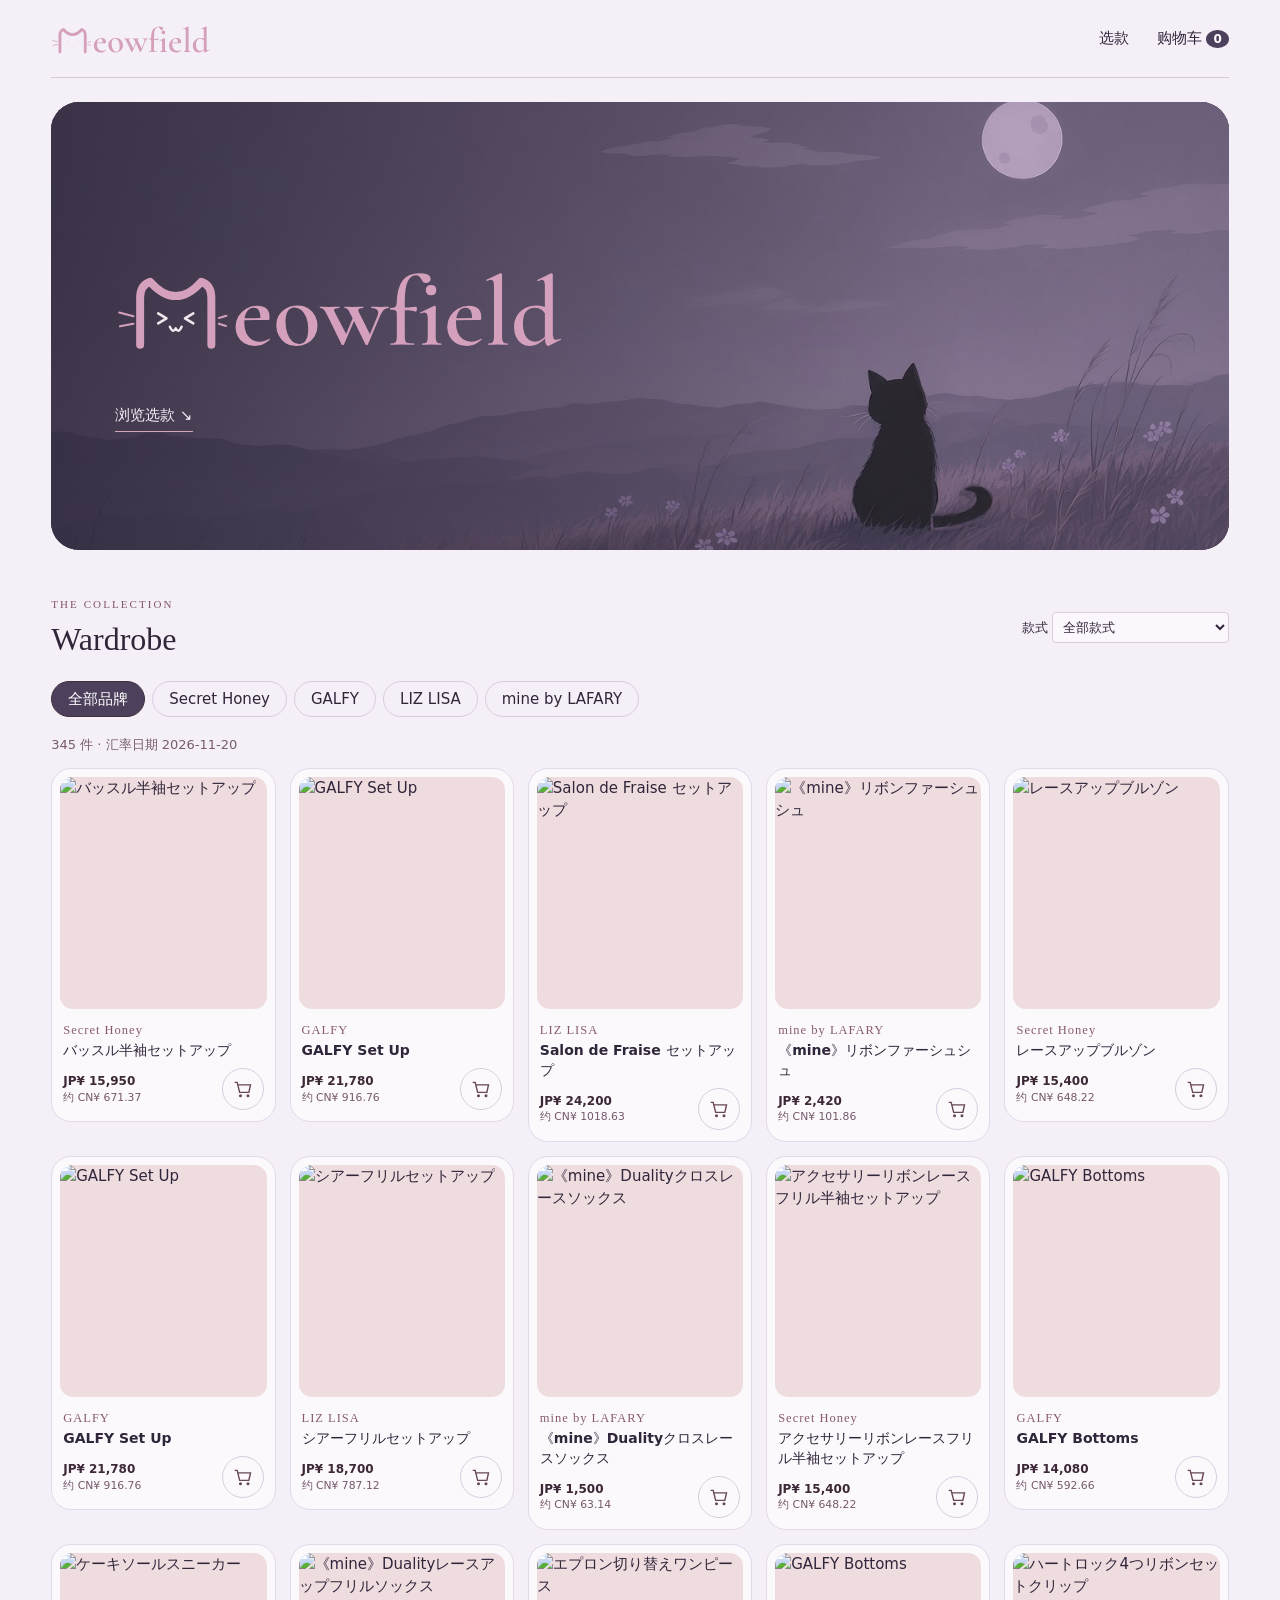
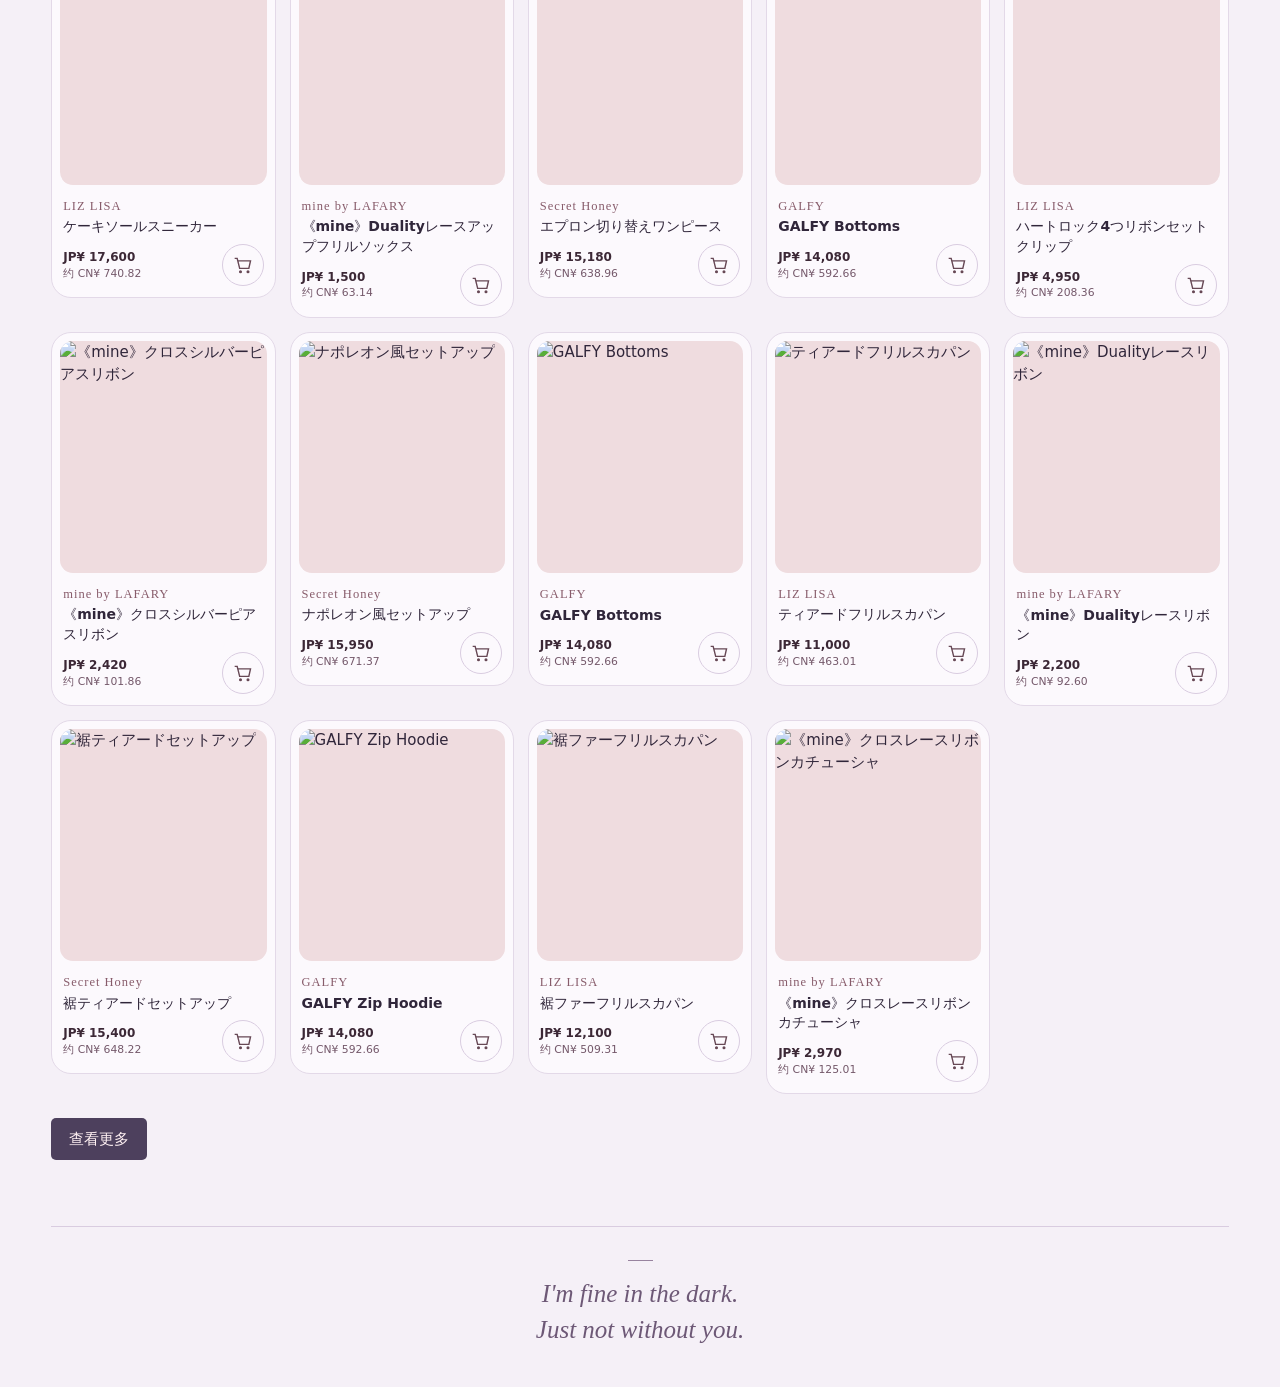
==== index.html @ 14b51ee9 "Publish Meowfield mobile preview" ====
<!doctype html><html lang="zh-CN"><meta charset="utf-8"><meta name="viewport" content="width=device-width,initial-scale=1"><title>Meowfield</title><style>*{box-sizing:border-box}html{scroll-behavior:smooth}body{margin:0;background:#f8f4f2;color:#30252d;font:15px/1.5 system-ui,sans-serif}header,main{width:min(1200px,92%);margin:auto}header,nav,.sectionhead,.filters,.cost,.bagline{display:flex;align-items:center;justify-content:space-between}header{height:78px;border-bottom:1px solid #d8c9cb}.logo,h1,small,.rule,.portrait span{font-family:Georgia,serif}.logo{font-size:31px;letter-spacing:-2px;font-weight:bold}.logo span,.portrait span{font-style:italic}.logo sup{color:#9b5466;font-size:16px}a{color:inherit;text-decoration:none}nav{gap:28px}button,select{font:inherit;cursor:pointer;color:inherit}button{background:none;border:0}nav b{border-radius:50%;background:#4a3140;color:white;padding:2px 7px;font-size:12px}.cover{display:grid;grid-template-columns:1.1fr 1fr;margin:24px 0 42px;background:#32232d;color:#fce5e9;overflow:hidden;position:relative}.copy{position:relative;padding:clamp(24px,4vw,64px);align-self:center}.rule{font-style:italic;letter-spacing:.08em;color:#e1b3c1}.rule:before{content:'✧';margin-right:10px}h1{font-size:clamp(62px,7.6vw,112px);letter-spacing:-.06em;line-height:.84;margin:24px 0 20px;font-weight:normal}h1 i{color:#ecc2cb}h1 sup{font-size:27%;vertical-align:top;margin-left:10px}.copy p{letter-spacing:.16em;font-size:14px}.browse{display:inline-block;margin-top:16px;border-bottom:1px solid #d1a7b6;padding-bottom:4px}.bat{color:#765367;width:22%;position:absolute;right:5%;top:13%;transform:rotate(13deg)}.portrait{position:relative;background:#ecc9d0;min-width:0}.portrait img{position:absolute;width:100%;height:100%;object-fit:cover;object-position:50% 24%}.portrait span{position:absolute;bottom:12px;right:18px;font-size:17px;background:#fff5eeea;color:#4a3140;padding:3px 14px}.sectionhead h2,dialog h2{font-family:Georgia,'Songti SC',serif;font-size:32px;font-weight:500;margin:0}.sectionhead small,dialog small{font-size:11px;letter-spacing:.19em;color:#805567}.sectionhead label{font-size:13px}select{border:1px solid #d4c5c9;background:#fff8f6;border-radius:4px;padding:6px}.filters{justify-content:flex-start;gap:7px;margin:18px 0}.filters button{border:1px solid #d4c5c9;border-radius:24px;padding:6px 16px}.filters [aria-pressed=true]{background:#41303c;color:white;border-color:#41303c}#grid{display:grid;grid-template-columns:repeat(3,1fr);gap:32px 20px}.image{display:block;overflow:hidden;background:#efdcdf;aspect-ratio:4/4.6}.image img{width:100%;height:100%;object-fit:cover;object-position:50% 24%;transition:transform .25s ease-out}article small{display:block;color:#875b6a;margin-top:12px;letter-spacing:.08em}h3{font-size:18px;font-weight:550;margin:2px 0 7px}.cost{gap:6px;color:#674855;font-size:14px}.add{border:1px solid #c5abba;border-radius:50%;width:35px;height:35px;font-size:21px;flex-shrink:0}.note{font-size:12px;color:#735e68;margin:35px 0}dialog{width:min(440px,92vw);border:1px solid #cfb7c2;background:#fff9f6;color:#392a34;padding:26px;border-radius:8px}dialog::backdrop{background:#25152580}dialog form{float:right}dialog form button{font-size:25px}.bagline{padding:12px 0;border-bottom:1px solid #ddced2}.bagline button{text-decoration:underline}#toast{position:fixed;bottom:18px;left:50%;transform:translateX(-50%);background:#392a34;color:white;border-radius:25px;padding:9px 18px;pointer-events:none}#toast:empty{display:none}@media(hover:hover){.image:hover img{transform:scale(1.025)}.add:hover,.browse:hover{color:#a95673}}:focus-visible{outline:2px solid #a75475;outline-offset:3px}@media(max-width:650px){header{height:60px}.logo{font-size:24px}nav{gap:10px;font-size:13px}.cover{margin:16px 0 25px;grid-template-columns:1.05fr 1fr}.copy{padding:25px 14px}.rule{font-size:11px}h1{font-size:clamp(38px,9vw,58px)}.copy p{font-size:10px}.browse{font-size:12px;margin-top:6px}.bat{top:6%;width:16%}.portrait span{font-size:11px;right:6px}.sectionhead h2{font-size:27px}#grid{grid-template-columns:repeat(2,1fr);gap:20px 10px}.cost{font-size:12px}.filters button{font-size:13px}h3{font-size:15px}}@media(prefers-reduced-motion:reduce){html{scroll-behavior:auto}.image img{transition:none}.image:hover img{transform:none}}

/* Selection, gallery and the opening title */
.primary{background:#473440;color:#fff1f3;padding:10px 18px;border:0;border-radius:5px;display:inline-flex;gap:8px;align-items:center}.primary[hidden]{display:none}.add{display:grid;place-items:center}.cost strong,.amount strong,.line strong{display:inline-block;color:#3c2836}.cost span,.amount span,.line span{display:inline-block;font-size:.9em;color:#74586a}.amount{font-size:21px}.sheet,.spread{margin:36px auto 70px}.sheet{max-width:860px}.sheet>small,.spread small{color:#82576c;letter-spacing:.15em}.sheet h2,.spread h2{font-family:Georgia,serif;font-size:32px;line-height:1.25;margin:.4em 0}.line{display:grid;grid-template-columns:78px 1fr auto;align-items:center;gap:15px;padding:13px 0;border-bottom:1px solid #d9cbd0}.line img{width:78px;height:94px;object-fit:cover;border-radius:4px}.line button,#refresh{text-decoration:underline}.sheet footer{display:flex;align-items:center;justify-content:space-between;gap:14px;padding:18px 0}.order{border:1px solid #d4c0c9;background:#fffbfa;border-radius:7px;padding:20px;margin:18px 0}.spread{display:grid;grid-template-columns:minmax(0,1fr) minmax(0,1fr);gap:5vw}.heroImg{width:100%;height:min(60vh,560px);object-fit:contain;background:#eee6e7}#thumbs{display:flex;flex-wrap:wrap;gap:5px}#thumbs button{padding:0}#thumbs img{width:64px;height:78px;object-fit:cover}#info,#galleryState{color:#775c6a;font-size:13px}#more{margin:24px 0}dialog form{float:none}.intro{position:fixed;inset:0;z-index:20;display:grid;place-items:center;background:#2a2830;color:#eedee3;animation:curtain 3.2s both;pointer-events:auto}.intro button{position:absolute;bottom:24px;right:24px;color:#efdee5}.flight{width:92px;color:#c997ab;animation:flight 3.1s cubic-bezier(.25,.75,.3,1) both}.flight svg{width:100%;animation:wings .38s ease-in-out infinite alternate}.signature{position:absolute;top:52%;font:italic clamp(38px,6vw,82px) Georgia,serif;animation:signature 3.1s both}.signature p{font:16px system-ui;text-align:center}.intro svg{display:block}@keyframes flight{0%{transform:translate(-12vw,58vh) rotate(-15deg)}36%,69%{transform:translate(0,-42px)}100%{transform:translate(45vw,-70vh) rotate(16deg)}}@keyframes wings{to{transform:scaleY(.72)}}@keyframes signature{0%,25%,95%,100%{opacity:0}40%,75%{opacity:1}}@keyframes curtain{0%,85%{opacity:1}100%{opacity:0}}@media(max-width:650px){header nav{gap:6px;font-size:12px}.spread{grid-template-columns:1fr}.line{grid-template-columns:56px 1fr auto;gap:8px}.line img{width:56px;height:76px}.line h3{font-size:14px}}@media(prefers-reduced-motion:reduce){.intro{display:none}}

/* Meowfield identity, product spread and dated inbox */
:root {
  --meow-script: "Kunstler Script", "Snell Roundhand", "Segoe Script", "Apple Chancery", cursive;
  --plum: #4d405d;
  --lilac-paper: #f5f0f7;
  --lilac-line: #d9cce0;
}
body {background:var(--lilac-paper);color:#30263a;}
.logo,.signature,.interim h1 {font-family:var(--meow-script);font-style:normal;font-weight:400;letter-spacing:0;}
.logo {font-size:clamp(32px,4vw,48px);color:#4d405d;white-space:nowrap;}
.logo sup {color:#846991;margin-left:.2em;vertical-align:super;}
.signature {font-size:clamp(58px,11vw,124px);line-height:.8;text-align:center;width:94%;animation-duration:4.2s;}
.signature p {font:italic clamp(14px,3vw,19px)/1.5 Georgia,serif;margin-top:20px;}
.flight {animation-duration:4.2s;color:#c3a9ce;}
.intro {animation-duration:4.3s;}
.cover.interim {display:block;text-align:center;background:#382d43;color:#f4e7f7;}
.interim .copy {padding:clamp(35px,6vw,82px) 16px;}
.interim h1 {font-size:clamp(68px,15vw,162px);line-height:.8;margin:0 0 17px;}
.site-footer {text-align:center;border-top:1px solid var(--lilac-line);margin:42px auto 0;width:min(1200px,92%);padding:26px 12px 33px;color:#685471;font:italic 17px/1.5 Georgia,serif;}
.primary,.filters [aria-pressed=true],nav b {background:var(--plum);}
.filters button,.add,select {border-color:var(--lilac-line);}
.spread {max-width:1080px;grid-template-columns:minmax(0,1fr) minmax(0,.85fr);gap:clamp(24px,6vw,88px);align-items:start;}
.gallery {min-width:0;display:grid;justify-items:center;gap:10px;}
.heroImg {width:auto;max-width:100%;height:auto;display:block;background:none;}
#thumbs {justify-content:center;}
.product-info {padding:clamp(14px,2vw,30px) 0;}
.product-info .browse {margin:10px 0 0 5px;}
.product-description {border-top:1px solid var(--lilac-line);margin-top:27px;padding-top:17px;}
.product-description p {margin:6px 0 0;line-height:1.8;}
.archive {border-top:1px solid var(--lilac-line);margin:15px 0;}
.archive summary {cursor:pointer;padding:13px 0;font-weight:600;color:var(--plum);}
.order,dialog,select {background:#fbf7fc;border-color:var(--lilac-line);}
.item-note {grid-column:2/-1;margin:0;background:#eee6f2;padding:9px 12px;border-radius:4px;white-space:pre-wrap;overflow-wrap:anywhere;}
.note-form label,.note-form textarea {display:block;width:100%;}
.note-form textarea {font:inherit;color:inherit;margin:8px 0 15px;padding:10px;border:1px solid var(--lilac-line);background:white;resize:vertical;}
.note-form div {display:flex;justify-content:flex-end;gap:8px;}
@media(max-width:650px) {
  .spread {grid-template-columns:1fr;}
  .product-info {padding-top:0;}
  .logo {font-size:33px;}
}

/* Moonlit cover and compact, touch-friendly cards */
.wordmark {display:block;width:100%;height:auto;}
.logo {width:clamp(118px,17vw,166px);flex-shrink:0;}
.signature .wordmark {width:min(72vw,360px);margin:auto;}
.flight {width:110px;}
.cover.moon-cover {display:flex;align-items:center;min-height:clamp(270px,35vw,470px);text-align:left;background:#292333;border-radius:28px;isolation:isolate;}
.moon-cover::before,.moon-cover::after {content:"";position:absolute;inset:0;pointer-events:none;}
.moon-cover::before {z-index:-2;background:url("[data-uri]") 66% 54% / cover no-repeat;animation:moon-drift 19s ease-in-out infinite alternate;}
.moon-cover::after {z-index:-1;background:linear-gradient(90deg,#221c2eaa,transparent 78%);}
.moon-cover .copy {width:min(62%,595px);padding:clamp(20px,5vw,64px);color:#f7edf8;}
.moon-cover .browse {margin-top:14px;color:#f7edf8;}
@keyframes moon-drift {from{transform:scale(1)}to{transform:scale(1.045) translateX(-.4%)}}
#grid {grid-template-columns:repeat(5,minmax(0,1fr));gap:14px;align-items:start;}
#grid article {background:#fcf9fd;border:1px solid #e3d9e8;border-radius:20px;overflow:hidden;padding:8px;}
#grid .image {border-radius:13px;aspect-ratio:4/4.5;}
#grid article small,#grid article h3,#grid .cost {margin-right:3px;margin-left:3px;}
#grid article h3 {font-size:14px;line-height:1.4;overflow-wrap:anywhere;}
#grid .cost strong,#grid .cost span {display:block;line-height:1.4;}
#grid .cost {font-size:12px;margin-bottom:3px;}
#grid .add {width:42px;height:42px;}
.gallery .heroImg {border-radius:17px;}
#thumbs img,.line img {border-radius:12px;}
.order,.archive,.cart-line,.cart-total,.cart-empty,dialog {border-radius:20px;}
.archive {border:1px solid var(--lilac-line);padding:0 14px;}
.cart-shell {max-width:750px;}
.cart-line {grid-template-columns:82px minmax(0,1fr);gap:9px 13px;padding:13px;margin:12px 0;background:#fcf9fd;border:1px solid var(--lilac-line);}
.cart-line img {display:block;width:82px;height:104px;}
.cart-line h3 {line-height:1.4;margin-bottom:4px;}
.cart-actions {display:flex;align-items:center;flex-wrap:wrap;gap:4px 8px;grid-column:2;}
.cart-actions button,.cart-actions span {padding:5px 10px;border-radius:999px;background:#eee7f2;text-decoration:none;font-size:13px;}
.cart-actions button {min-height:40px;}
.cart-actions button:last-child {background:transparent;color:#6d5876;}
.cart-total,.cart-empty {padding:16px;background:#eee7f2;border:1px solid var(--lilac-line);}
.cart-shell footer.cart-total {margin-top:18px;padding:15px 16px;}
.cart-total strong,.cart-total span {display:block;}
.cart-total button {border-radius:13px;min-height:44px;white-space:nowrap;}
@media(max-width:950px) {#grid {grid-template-columns:repeat(4,minmax(0,1fr));}}
@media(max-width:680px) {
  header,main {width:calc(100% - 28px);}
  header nav {gap:7px;}
  header nav a {display:inline-flex;align-items:center;min-height:44px;white-space:nowrap;}
  .cover.moon-cover {border-radius:22px;min-height:255px;}
  .moon-cover::before {background-position:64% 55%;}
  .moon-cover .copy {width:64%;padding:18px;}
  #grid {grid-template-columns:repeat(2,minmax(0,1fr));gap:10px;}
  #grid article {padding:6px;border-radius:16px;}
  #grid .cost {gap:2px;}
  #grid .add {width:44px;height:44px;}
  .cart-line {grid-template-columns:65px minmax(0,1fr);}
  .cart-line img {width:65px;height:85px;}
  .cart-line .item-note {grid-column:1/-1;}
  .cart-actions button {min-height:44px;}
  .cart-shell footer.cart-total {flex-wrap:wrap;}
  dialog {max-width:calc(100% - 28px);}
  .note-form textarea {font-size:16px;}
}
@media(prefers-reduced-motion:reduce) {.moon-cover::before{animation:none;}}

/* A quiet two-line dedication and independently moving foreground. */
.moon-cover::before {animation:none;}
.moon-cover .meadow {
  position:absolute;
  inset:0;
  width:100%;
  height:100%;
  object-fit:cover;
  object-position:66% 54%;
  z-index:-2;
  pointer-events:none;
}
.moon-cover .meadow[hidden] {display:none;}
.signature .wordmark {width:min(59vw,290px);}
.dedication {margin:0;color:#ead8e6;font:italic clamp(16px,2.4vw,25px)/1.42 Georgia,"Times New Roman",serif;text-align:center;}
.dedication span {display:block;}
.signature .dedication {margin:12px auto 0;}
.site-footer {padding:33px 12px 40px;}
.site-footer .dedication {color:#6d5876;}
.site-footer .dedication::before {
  content:"";
  display:block;
  width:25px;
  height:1px;
  background:#98839f;
  margin:0 auto 15px;
}
@media(max-width:680px) {.moon-cover .meadow{object-position:64% 55%;}}
@media(prefers-reduced-motion:reduce) {.moon-cover .meadow{display:none;}}
</style><body>
<header><a class="logo" href="?"><img class="wordmark" src="[data-uri]" alt="Meowfield"></a><nav><a href="?#collection">选款</a><a href="?page=cart">购物车 <b id="count">0</b></a></nav></header>
<main id="main"></main><footer class="site-footer"><div class="dedication"><span>I&#39;m fine in the dark.</span> <span>Just not without you.</span></div></footer><dialog id="success"><small>DELIVERED</small><h2>提交给mcw啦</h2><form method="dialog"><button class="primary">知道啦</button></form></dialog><div role="status" id="toast"></div><script id="catalog" type="application/json">{"date":"2026-11-20","rate":0.042092,"items":[{"id":"sh-10004158","brand":"Secret Honey","name":"バッスル半袖セットアップ","price":15950,"url":"https://item.rakuten.co.jp/secrethoney/6sa113/","photo":"https://thumbnail.image.rakuten.co.jp/@0_mall/secrethoney/cabinet/2026sss/6sa113-top2.jpg","type":"スーツ・セットアップ"},{"id":"sh-10004038","brand":"Secret Honey","name":"レースアップブルゾン","price":15400,"url":"https://item.rakuten.co.jp/secrethoney/5sl101/","photo":"https://thumbnail.image.rakuten.co.jp/@0_mall/secrethoney/cabinet/2025aw/5sl101-top.jpg","type":"レディースファッション"},{"id":"sh-10004149","brand":"Secret Honey","name":"アクセサリーリボンレースフリル半袖セットアップ","price":15400,"url":"https://item.rakuten.co.jp/secrethoney/6sa516/","photo":"https://thumbnail.image.rakuten.co.jp/@0_mall/secrethoney/cabinet/2026sss/6sa516-top.jpg","type":"スーツ・セットアップ"},{"id":"sh-10004114","brand":"Secret Honey","name":"エプロン切り替えワンピース","price":15180,"url":"https://item.rakuten.co.jp/secrethoney/6st601/?variantId=6st60122","photo":"https://thumbnail.image.rakuten.co.jp/@0_mall/secrethoney/cabinet/2026ss/6st601-top1.jpg","type":"レディースファッション"},{"id":"sh-10004230","brand":"Secret Honey","name":"ナポレオン風セットアップ","price":15950,"url":"https://item.rakuten.co.jp/secrethoney/7sa208/?variantId=7sa20812","photo":"https://thumbnail.image.rakuten.co.jp/@0_mall/secrethoney/cabinet/2026aw/7sa208-top.jpg","type":"スーツ・セットアップ"},{"id":"sh-10004144","brand":"Secret Honey","name":"裾ティアードセットアップ","price":15400,"url":"https://item.rakuten.co.jp/secrethoney/6sa207/","photo":"https://thumbnail.image.rakuten.co.jp/@0_mall/secrethoney/cabinet/2026sss/6sa207-top2.jpg","type":"スーツ・セットアップ"},{"id":"sh-10004157","brand":"Secret Honey","name":"レースセーラー襟半袖セットアップ","price":15400,"url":"https://item.rakuten.co.jp/secrethoney/6sa215/","photo":"https://thumbnail.image.rakuten.co.jp/@0_mall/secrethoney/cabinet/2026sss/6sa215-top.jpg","type":"スーツ・セットアップ"},{"id":"sh-10004062","brand":"Secret Honey","name":"ダッフルモチーフブルゾン","price":19800,"url":"https://item.rakuten.co.jp/secrethoney/6sl501/?variantId=6sl50122","photo":"https://thumbnail.image.rakuten.co.jp/@0_mall/secrethoney/cabinet/2026ss/6sl501-top.jpg","type":"レディースファッション"},{"id":"sh-10003896","brand":"Secret Honey","name":"肩レースアップうさぎプリントTシャツ","price":7590,"url":"https://item.rakuten.co.jp/secrethoney/4sz201/","photo":"https://thumbnail.image.rakuten.co.jp/@0_mall/secrethoney/cabinet/2025ss/4sz201-top3.jpg","type":"トップス"},{"id":"sh-10004172","brand":"Secret Honey","name":"エプロン切り替え半袖ワンピース","price":15180,"url":"https://item.rakuten.co.jp/secrethoney/6st202/?variantId=6st20222","photo":"https://thumbnail.image.rakuten.co.jp/@0_mall/secrethoney/cabinet/2026ss/6st202-top.jpg","type":"レディースファッション"},{"id":"sh-10004163","brand":"Secret Honey","name":"ラッフルネクタイ半袖セットアップ","price":15950,"url":"https://item.rakuten.co.jp/secrethoney/6sa523/","photo":"https://thumbnail.image.rakuten.co.jp/@0_mall/secrethoney/cabinet/2026sss/6sa523-top-2.jpg","type":"スーツ・セットアップ"},{"id":"sh-10004101","brand":"Secret Honey","name":"★ティアードベルスリーブセットアップ","price":11165,"url":"https://item.rakuten.co.jp/secrethoney/6sa510/?variantId=6sa51022","photo":"https://thumbnail.image.rakuten.co.jp/@0_mall/secrethoney/cabinet/2026ss/6sa510-top-2.jpg","type":"スーツ・セットアップ"},{"id":"sh-10003972","brand":"Secret Honey","name":"マチ付きスカート","price":10780,"url":"https://item.rakuten.co.jp/secrethoney/5se601/?variantId=6se60132","photo":"https://thumbnail.image.rakuten.co.jp/@0_mall/secrethoney/cabinet/2026sss/6se601-top.jpg","type":"ボトムス"},{"id":"sh-10004209","brand":"Secret Honey","name":"レースアップうさみみシアーブルゾン","price":10780,"url":"https://item.rakuten.co.jp/secrethoney/7sl201/","photo":"https://thumbnail.image.rakuten.co.jp/@0_mall/secrethoney/cabinet/2026sss/7sl201-top.jpg","type":"トップス"},{"id":"sh-10004046","brand":"Secret Honey","name":"★取り外しフード付ビットコート","price":16170,"url":"https://item.rakuten.co.jp/secrethoney/5sl504/","photo":"https://thumbnail.image.rakuten.co.jp/@0_mall/secrethoney/cabinet/2025aw/5sl504-top3.jpg","type":"レディースファッション"},{"id":"sh-10003894","brand":"Secret Honey","name":"★サイドレースアップスカパン","price":7546,"url":"https://item.rakuten.co.jp/secrethoney/4se503/?variantId=4se50312","photo":"https://thumbnail.image.rakuten.co.jp/@0_mall/secrethoney/cabinet/2025ss/4se503-top3.jpg","type":"ボトムス"},{"id":"sh-10003936","brand":"Secret Honey","name":"袖レース＆ボレロ風半袖セットアップ","price":14960,"url":"https://item.rakuten.co.jp/secrethoney/4sa517/?variantId=4sa51712","photo":"https://thumbnail.image.rakuten.co.jp/@0_mall/secrethoney/cabinet/2026sss/4sa517-top.jpg","type":"スーツ・セットアップ"},{"id":"sh-10004238","brand":"Secret Honey","name":"ピンタックヨークスタンドカラーセットアップ","price":15400,"url":"https://item.rakuten.co.jp/secrethoney/7sa508/","photo":"https://thumbnail.image.rakuten.co.jp/@0_mall/secrethoney/cabinet/2026aw/7sa508-top.jpg","type":"スーツ・セットアップ"},{"id":"sh-10003891","brand":"Secret Honey","name":"★バッスルスプリングコート","price":13090,"url":"https://item.rakuten.co.jp/secrethoney/4sl501/?variantId=4sl50112","photo":"https://thumbnail.image.rakuten.co.jp/@0_mall/secrethoney/cabinet/2025ss/4sl501-top.jpg","type":"レディースファッション"},{"id":"sh-10004027","brand":"Secret Honey","name":"★ローズ柄ショートボレロ","price":3795,"url":"https://item.rakuten.co.jp/secrethoney/5sz502/?variantId=5sz50220","photo":"https://thumbnail.image.rakuten.co.jp/@0_mall/secrethoney/cabinet/2025aw/5sz502-top.jpg","type":"トップス"},{"id":"sh-10004264","brand":"Secret Honey","name":"レースダブルフリルセットアップ","price":15950,"url":"https://item.rakuten.co.jp/secrethoney/7sa512/?variantId=7sa51222","photo":"https://thumbnail.image.rakuten.co.jp/@0_mall/secrethoney/cabinet/2026aw/7sa512-top.jpg","type":"スーツ・セットアップ"},{"id":"sh-10003954","brand":"Secret Honey","name":"裾フリルレースヨークセットアップ","price":14300,"url":"https://item.rakuten.co.jp/secrethoney/5sa501/?variantId=5sa50112","photo":"https://thumbnail.image.rakuten.co.jp/@0_mall/secrethoney/cabinet/2026sss/5sa501-top.jpg","type":"スーツ・セットアップ"},{"id":"sh-10003970","brand":"Secret Honey","name":"うさ耳スカパン","price":10780,"url":"https://item.rakuten.co.jp/secrethoney/5se502/","photo":"https://thumbnail.image.rakuten.co.jp/@0_mall/secrethoney/cabinet/2025aw/5se502-top.jpg","type":"ボトムス"},{"id":"sh-10004170","brand":"Secret Honey","name":"★後ろレースアップセーラーセットアップ","price":12320,"url":"https://item.rakuten.co.jp/secrethoney/6sa517/","photo":"https://thumbnail.image.rakuten.co.jp/@0_mall/secrethoney/cabinet/2026ss/6sa517-top-2.jpg","type":"スーツ・セットアップ"},{"id":"sh-10004204","brand":"Secret Honey","name":"ベルト付きヨーク切り替えワンピース","price":17050,"url":"https://item.rakuten.co.jp/secrethoney/7st502/","photo":"https://thumbnail.image.rakuten.co.jp/@0_mall/secrethoney/cabinet/2026sss/7st502-top2.jpg","type":"レディースファッション"},{"id":"sh-10003903","brand":"Secret Honey","name":"★サイドレースアップチュールスカート","price":3234,"url":"https://item.rakuten.co.jp/secrethoney/4se501/?variantId=4se50122","photo":"https://thumbnail.image.rakuten.co.jp/@0_mall/secrethoney/cabinet/2025ss/4se501-top.jpg","type":"ボトムス"},{"id":"sh-10004134","brand":"Secret Honey","name":"★ヨークピンタックブラウス","price":4895,"url":"https://item.rakuten.co.jp/secrethoney/6ss102/","photo":"https://thumbnail.image.rakuten.co.jp/@0_mall/secrethoney/cabinet/2026ss/6ss102-top.jpg","type":"トップス"},{"id":"sh-10003941","brand":"Secret Honey","name":"半袖レースピンタックフリルヨーク切替セットアップ","price":14960,"url":"https://item.rakuten.co.jp/secrethoney/4sa214/?variantId=4sa21432","photo":"https://thumbnail.image.rakuten.co.jp/@0_mall/secrethoney/cabinet/2026sss/4sa214-top.jpg","type":"スーツ・セットアップ"},{"id":"sh-10003957","brand":"Secret Honey","name":"スタンドカラーダブルフリルブラウス","price":9790,"url":"https://item.rakuten.co.jp/secrethoney/5ss102/","photo":"https://thumbnail.image.rakuten.co.jp/@0_mall/secrethoney/cabinet/2025aw/5ss102-top.jpg","type":"トップス"},{"id":"sh-10004050","brand":"Secret Honey","name":"★ヨークフリルブルゾン","price":11550,"url":"https://item.rakuten.co.jp/secrethoney/5sl601/","photo":"https://thumbnail.image.rakuten.co.jp/@0_mall/secrethoney/cabinet/2025aw/5sl601-top3.jpg","type":"レディースファッション"},{"id":"sh-10003931","brand":"Secret Honey","name":"★チェーンアクセギャザースカート","price":4895,"url":"https://item.rakuten.co.jp/secrethoney/4se101/?variantId=4se10112","photo":"https://thumbnail.image.rakuten.co.jp/@0_mall/secrethoney/cabinet/2025ss/4se101-top.jpg","type":"ボトムス"},{"id":"sh-10004088","brand":"Secret Honey","name":"★はしごレースセーラーブラウス","price":7546,"url":"https://item.rakuten.co.jp/secrethoney/6ss505/?variantId=6ss50512","photo":"https://thumbnail.image.rakuten.co.jp/@0_mall/secrethoney/cabinet/2026ss/6ss505-top.jpg","type":"トップス"},{"id":"sh-10003997","brand":"Secret Honey","name":"★袖スリットレースヨークブラウス","price":9790,"url":"https://item.rakuten.co.jp/secrethoney/5ss502/","photo":"https://thumbnail.image.rakuten.co.jp/@0_mall/secrethoney/cabinet/2025aw/5ss502-top.jpg","type":"トップス"},{"id":"sh-10004231","brand":"Secret Honey","name":"長袖ベルト付き切替えワンピース","price":17600,"url":"https://item.rakuten.co.jp/secrethoney/7st512/","photo":"https://thumbnail.image.rakuten.co.jp/@0_mall/secrethoney/cabinet/2026aw/7st512-top.jpg","type":"レディースファッション"},{"id":"sh-10004098","brand":"Secret Honey","name":"★ヨークフリル肩レース切り替えブラウス","price":7546,"url":"https://item.rakuten.co.jp/secrethoney/6ss504/?variantId=6ss50432","photo":"https://thumbnail.image.rakuten.co.jp/@0_mall/secrethoney/cabinet/2026ss/6ss504-saletop.jpg","type":"トップス"},{"id":"sh-10003940","brand":"Secret Honey","name":"アクセサリーリボン半袖レースフリルワンピース","price":14300,"url":"https://item.rakuten.co.jp/secrethoney/4st511/?variantId=4st51132","photo":"https://thumbnail.image.rakuten.co.jp/@0_mall/secrethoney/cabinet/2025ss/4st511-top.jpg","type":"レディースファッション"},{"id":"sh-10003938","brand":"Secret Honey","name":"レース袖ラッフル半袖セットアップ","price":15400,"url":"https://item.rakuten.co.jp/secrethoney/4sa515/?variantId=4sa51522","photo":"https://thumbnail.image.rakuten.co.jp/@0_mall/secrethoney/cabinet/2026sss/4sa515-top.jpg","type":"スーツ・セットアップ"},{"id":"sh-10004091","brand":"Secret Honey","name":"うさ耳スカパン","price":12100,"url":"https://item.rakuten.co.jp/secrethoney/6se502/?variantId=6se50212","photo":"https://thumbnail.image.rakuten.co.jp/@0_mall/secrethoney/cabinet/2026ss/6se502-top.jpg","type":"ボトムス"},{"id":"sh-10004208","brand":"Secret Honey","name":"クロミ コラボスカパン","price":13200,"url":"https://item.rakuten.co.jp/secrethoney/7se502/?variantId=7se50212","photo":"https://thumbnail.image.rakuten.co.jp/@0_mall/secrethoney/cabinet/sanrio/7se502-top.jpg","type":"スーツ・セットアップ"},{"id":"sh-10004057","brand":"Secret Honey","name":"★スクエアヨークスタンドカラーセットアップ","price":10472,"url":"https://item.rakuten.co.jp/secrethoney/5sa513/?variantId=5sa51322","photo":"https://thumbnail.image.rakuten.co.jp/@0_mall/secrethoney/cabinet/2025aw/5sa513-top3.jpg","type":"スーツ・セットアップ"},{"id":"sh-10004118","brand":"Secret Honey","name":"★フロントフリル姫袖カットソー","price":5390,"url":"https://item.rakuten.co.jp/secrethoney/6sz102/","photo":"https://thumbnail.image.rakuten.co.jp/@0_mall/secrethoney/cabinet/2026ss/6sz102-top.jpg","type":"トップス"},{"id":"sh-10004030","brand":"Secret Honey","name":"★ダブルハートボタンゴールドピコレーススカパン","price":5390,"url":"https://item.rakuten.co.jp/secrethoney/5se511/","photo":"https://thumbnail.image.rakuten.co.jp/@0_mall/secrethoney/cabinet/2025aw/5se511-top.jpg","type":"ボトムス"},{"id":"sh-10004068","brand":"Secret Honey","name":"★レースケープセットアップ","price":11550,"url":"https://item.rakuten.co.jp/secrethoney/6sa502/","photo":"https://thumbnail.image.rakuten.co.jp/@0_mall/secrethoney/cabinet/2026ss/6sa502-top-2.jpg","type":"スーツ・セットアップ"},{"id":"sh-10003955","brand":"Secret Honey","name":"レースアップうさ耳半袖ブラウス","price":9790,"url":"https://item.rakuten.co.jp/secrethoney/4ss513/?variantId=4ss51312","photo":"https://thumbnail.image.rakuten.co.jp/@0_mall/secrethoney/cabinet/2025ss/4ss513-top.jpg","type":"トップス"},{"id":"sh-10003801","brand":"Secret Honey","name":"★コルセット付きバックリボンジャンドレ","price":5280,"url":"https://item.rakuten.co.jp/secrethoney/3st503/?variantId=3st50312","photo":"https://thumbnail.image.rakuten.co.jp/@0_mall/secrethoney/cabinet/2024aw/3st503-top.jpg","type":"ボトムス"},{"id":"gf-98152","brand":"GALFY","name":"GALFY Set Up","type":"Set Up","url":"https://shop.gekirock.com/products/detail.php?product_id=98152","photo":"https://shop.gekirock.com/upload/save_image/13578d642d025c85096b35e24843ae85a2127eba.jpg","price":21780},{"id":"gf-98153","brand":"GALFY","name":"GALFY Set Up","type":"Set Up","url":"https://shop.gekirock.com/products/detail.php?product_id=98153","photo":"https://shop.gekirock.com/upload/save_image/844c68cc635c40c29a398579453004b2c0cc75f3.jpg","price":21780},{"id":"gf-98160","brand":"GALFY","name":"GALFY Bottoms","type":"Bottoms","url":"https://shop.gekirock.com/products/detail.php?product_id=98160","photo":"https://shop.gekirock.com/upload/save_image/4c83ea17a3a99912bbdda25a8dffc0dbf80e899e.jpg","price":14080},{"id":"gf-98161","brand":"GALFY","name":"GALFY Bottoms","type":"Bottoms","url":"https://shop.gekirock.com/products/detail.php?product_id=98161","photo":"https://shop.gekirock.com/upload/save_image/9bd89c812605b5e69cd1f6dcfbddef72aa113baf.jpg","price":14080},{"id":"gf-98162","brand":"GALFY","name":"GALFY Bottoms","type":"Bottoms","url":"https://shop.gekirock.com/products/detail.php?product_id=98162","photo":"https://shop.gekirock.com/upload/save_image/8618681ba292f11e264f7b1d7f7cd27d176272cd.jpg","price":14080},{"id":"gf-98177","brand":"GALFY","name":"GALFY Zip Hoodie","type":"Zip Hoodie","url":"https://shop.gekirock.com/products/detail.php?product_id=98177","photo":"https://shop.gekirock.com/upload/save_image/d12c0cbc608105eba64f88b4302d09d33dffc249.jpg","price":14080},{"id":"gf-98178","brand":"GALFY","name":"GALFY Zip Hoodie","type":"Zip Hoodie","url":"https://shop.gekirock.com/products/detail.php?product_id=98178","photo":"https://shop.gekirock.com/upload/save_image/bfdd5fffebb5fa3c4e138b4cf3ce600f765a96ef.jpg","price":14080},{"id":"gf-98187","brand":"GALFY","name":"GALFY Zip Hoodie","type":"Zip Hoodie","url":"https://shop.gekirock.com/products/detail.php?product_id=98187","photo":"https://shop.gekirock.com/upload/save_image/f3f26e2e5fa5f41328c90faab2088e358d705742.jpg","price":14080},{"id":"gf-98189","brand":"GALFY","name":"GALFY Bottoms","type":"Bottoms","url":"https://shop.gekirock.com/products/detail.php?product_id=98189","photo":"https://shop.gekirock.com/upload/save_image/0e44320b6269e670f315a2be4ae447b88ab9a40b.jpg","price":12980},{"id":"gf-99388","brand":"GALFY","name":"ガチャピン・ムック×GALFY Jacket","type":"Jacket","url":"https://shop.gekirock.com/products/detail.php?product_id=99388","photo":"https://shop.gekirock.com/upload/save_image/cac3e0150ef7585acdb31d3712a7f790dd53427e.jpg","price":23100},{"id":"gf-99387","brand":"GALFY","name":"ガチャピン・ムック×GALFY Jacket","type":"Jacket","url":"https://shop.gekirock.com/products/detail.php?product_id=99387","photo":"https://shop.gekirock.com/upload/save_image/1cac40a4d00ac50a4722297cf556b82228a01e29.jpg","price":23100},{"id":"gf-99390","brand":"GALFY","name":"ガチャピン・ムック×GALFY Jacket","type":"Jacket","url":"https://shop.gekirock.com/products/detail.php?product_id=99390","photo":"https://shop.gekirock.com/upload/save_image/e720dc0739214da16116599b5102e223e95350ce.jpg","price":23100},{"id":"gf-99389","brand":"GALFY","name":"ガチャピン・ムック×GALFY Jacket","type":"Jacket","url":"https://shop.gekirock.com/products/detail.php?product_id=99389","photo":"https://shop.gekirock.com/upload/save_image/804631dd710728a9e306a29323ca1faf2fd724ac.jpg","price":23100},{"id":"gf-99376","brand":"GALFY","name":"ガチャピン・ムック×GALFY Set Up","type":"Set Up","url":"https://shop.gekirock.com/products/detail.php?product_id=99376","photo":"https://shop.gekirock.com/upload/save_image/8ab53a716f95fbae2af249ab62975827079324b1.jpg","price":21780},{"id":"gf-99375","brand":"GALFY","name":"ガチャピン・ムック×GALFY Set Up","type":"Set Up","url":"https://shop.gekirock.com/products/detail.php?product_id=99375","photo":"https://shop.gekirock.com/upload/save_image/1bdd93fc24fb724a935feb89ccf804f3f8bc3a7a.jpg","price":21780},{"id":"gf-99378","brand":"GALFY","name":"ガチャピン・ムック×GALFY Set Up","type":"Set Up","url":"https://shop.gekirock.com/products/detail.php?product_id=99378","photo":"https://shop.gekirock.com/upload/save_image/7c28760ee55a6fad715f1b40d1209644ef5783c7.jpg","price":21780},{"id":"gf-99383","brand":"GALFY","name":"ガチャピン・ムック×GALFY Zip Hoodie","type":"Zip Hoodie","url":"https://shop.gekirock.com/products/detail.php?product_id=99383","photo":"https://shop.gekirock.com/upload/save_image/34c807c86d467222a2adfea4e46e92364fa76550.jpg","price":16280},{"id":"gf-99384","brand":"GALFY","name":"ガチャピン・ムック×GALFY Zip Hoodie","type":"Zip Hoodie","url":"https://shop.gekirock.com/products/detail.php?product_id=99384","photo":"https://shop.gekirock.com/upload/save_image/cdc1d595f25cf6311fcb29b1b2290060ccc951f3.jpg","price":16280},{"id":"gf-99386","brand":"GALFY","name":"ガチャピン・ムック×GALFY Zip Hoodie","type":"Zip Hoodie","url":"https://shop.gekirock.com/products/detail.php?product_id=99386","photo":"https://shop.gekirock.com/upload/save_image/91ad302410e2f2308bb2004ab57bbef9e85f2680.jpg","price":16280},{"id":"gf-99385","brand":"GALFY","name":"ガチャピン・ムック×GALFY Zip Hoodie","type":"Zip Hoodie","url":"https://shop.gekirock.com/products/detail.php?product_id=99385","photo":"https://shop.gekirock.com/upload/save_image/8e8a9558977887b667dd1c288534a9b91a822bec.jpg","price":16280},{"id":"gf-99381","brand":"GALFY","name":"ガチャピン・ムック×GALFY Sweatshirt","type":"Sweatshirt","url":"https://shop.gekirock.com/products/detail.php?product_id=99381","photo":"https://shop.gekirock.com/upload/save_image/4a6942ada41dc1bbe2f1354968f8e2fb3f442f16.jpg","price":14080},{"id":"gf-99379","brand":"GALFY","name":"ガチャピン・ムック×GALFY Sweatshirt","type":"Sweatshirt","url":"https://shop.gekirock.com/products/detail.php?product_id=99379","photo":"https://shop.gekirock.com/upload/save_image/a6b46ffd108532af1f394d6d04699f89077e138c.jpg","price":14080},{"id":"gf-99380","brand":"GALFY","name":"ガチャピン・ムック×GALFY Sweatshirt","type":"Sweatshirt","url":"https://shop.gekirock.com/products/detail.php?product_id=99380","photo":"https://shop.gekirock.com/upload/save_image/a8b1b01cfb91be71b4554b30020d00d42b06d6ca.jpg","price":14080},{"id":"gf-99370","brand":"GALFY","name":"ガチャピン・ムック×GALFY L/S T-Shirt","type":"L/S T-Shirt","url":"https://shop.gekirock.com/products/detail.php?product_id=99370","photo":"https://shop.gekirock.com/upload/save_image/991528c8a487e21c77f573daa1654bd4d80a076a.jpg","price":10780},{"id":"gf-99369","brand":"GALFY","name":"ガチャピン・ムック×GALFY L/S T-Shirt","type":"L/S T-Shirt","url":"https://shop.gekirock.com/products/detail.php?product_id=99369","photo":"https://shop.gekirock.com/upload/save_image/587204150da060c335b47a52416739624834a355.jpg","price":10780},{"id":"gf-99372","brand":"GALFY","name":"ガチャピン・ムック×GALFY L/S T-Shirt","type":"L/S T-Shirt","url":"https://shop.gekirock.com/products/detail.php?product_id=99372","photo":"https://shop.gekirock.com/upload/save_image/36d5e6e4e632b956c6d74415db3f6eddd3270b32.jpg","price":10780},{"id":"gf-99371","brand":"GALFY","name":"ガチャピン・ムック×GALFY L/S T-Shirt","type":"L/S T-Shirt","url":"https://shop.gekirock.com/products/detail.php?product_id=99371","photo":"https://shop.gekirock.com/upload/save_image/700b0c885cd1bed48a0a3147ce74947048a1cc5a.jpg","price":10780},{"id":"gf-99374","brand":"GALFY","name":"ガチャピン・ムック×GALFY L/S T-Shirt","type":"L/S T-Shirt","url":"https://shop.gekirock.com/products/detail.php?product_id=99374","photo":"https://shop.gekirock.com/upload/save_image/b95c98204579a7d7032eaf2ec6ff04717249514e.jpg","price":10780},{"id":"gf-99373","brand":"GALFY","name":"ガチャピン・ムック×GALFY L/S T-Shirt","type":"L/S T-Shirt","url":"https://shop.gekirock.com/products/detail.php?product_id=99373","photo":"https://shop.gekirock.com/upload/save_image/065ff44039585b24ff59038f557e904ddb8609fd.jpg","price":10780},{"id":"gf-99382","brand":"GALFY","name":"ガチャピン・ムック×GALFY Sweatshirt","type":"Sweatshirt","url":"https://shop.gekirock.com/products/detail.php?product_id=99382","photo":"https://shop.gekirock.com/upload/save_image/d9a58c481cd9daa64ff3a6931962b04e36d262e2.jpg","price":14080},{"id":"gf-98165","brand":"GALFY","name":"GALFY Zip Hoodie","type":"Zip Hoodie","url":"https://shop.gekirock.com/products/detail.php?product_id=98165","photo":"https://shop.gekirock.com/upload/save_image/cc911c83d0dc064db2debaa00685e92f7eca4dae.jpg","price":18480},{"id":"gf-98166","brand":"GALFY","name":"GALFY Zip Hoodie","type":"Zip Hoodie","url":"https://shop.gekirock.com/products/detail.php?product_id=98166","photo":"https://shop.gekirock.com/upload/save_image/a2ef3b5f83fc3d44ea09fa6679aaff89ead2e8d0.jpg","price":18480},{"id":"gf-98115","brand":"GALFY","name":"GALFY Zip Hoodie","type":"Zip Hoodie","url":"https://shop.gekirock.com/products/detail.php?product_id=98115","photo":"https://shop.gekirock.com/upload/save_image/3dba9be423b76e9d4928028ccc9c2bb3f20c26c3.jpg","price":27500},{"id":"gf-98114","brand":"GALFY","name":"GALFY Zip Hoodie","type":"Zip Hoodie","url":"https://shop.gekirock.com/products/detail.php?product_id=98114","photo":"https://shop.gekirock.com/upload/save_image/52e48d65eb2e87c3fca9cc6973e7a42f0693d7e1.jpg","price":27500},{"id":"gf-98185","brand":"GALFY","name":"GALFY Set Up","type":"Set Up","url":"https://shop.gekirock.com/products/detail.php?product_id=98185","photo":"https://shop.gekirock.com/upload/save_image/c9588feb62f8a6c24c2804f35b2a55aeca342c6f.jpg","price":19800},{"id":"gf-98184","brand":"GALFY","name":"GALFY Set Up","type":"Set Up","url":"https://shop.gekirock.com/products/detail.php?product_id=98184","photo":"https://shop.gekirock.com/upload/save_image/d748771b6817d680c92fa24c31ca7a63a11c7aa8.jpg","price":19800},{"id":"gf-98156","brand":"GALFY","name":"GALFY L/S T-Shirt","type":"L/S T-Shirt","url":"https://shop.gekirock.com/products/detail.php?product_id=98156","photo":"https://shop.gekirock.com/upload/save_image/48e6ea2508508537456358aec7aed5b0b7fd3694.jpg","price":14080},{"id":"gf-98158","brand":"GALFY","name":"GALFY Zip Hoodie","type":"Zip Hoodie","url":"https://shop.gekirock.com/products/detail.php?product_id=98158","photo":"https://shop.gekirock.com/upload/save_image/2d879266abf48a55172950794fbe4d80a3747ab9.jpg","price":17380},{"id":"gf-98147","brand":"GALFY","name":"GALFY Bottoms","type":"Bottoms","url":"https://shop.gekirock.com/products/detail.php?product_id=98147","photo":"https://shop.gekirock.com/upload/save_image/ef742585a4819792c886972bb4424dd36f113c35.jpg","price":14080},{"id":"gf-98144","brand":"GALFY","name":"GALFY Zip Hoodie","type":"Zip Hoodie","url":"https://shop.gekirock.com/products/detail.php?product_id=98144","photo":"https://shop.gekirock.com/upload/save_image/b1183b95a03f0d98840cc2ee9870922dd6d9f9a9.jpg","price":17380},{"id":"gf-98148","brand":"GALFY","name":"GALFY Bottoms","type":"Bottoms","url":"https://shop.gekirock.com/products/detail.php?product_id=98148","photo":"https://shop.gekirock.com/upload/save_image/1de9c23a3517e01a8f59ac3b0f60c25b6c363206.jpg","price":14080},{"id":"gf-98145","brand":"GALFY","name":"GALFY Zip Hoodie","type":"Zip Hoodie","url":"https://shop.gekirock.com/products/detail.php?product_id=98145","photo":"https://shop.gekirock.com/upload/save_image/2be518bde1537f6f3d5f6406c0a2357044dcdcfd.jpg","price":17380},{"id":"gf-98146","brand":"GALFY","name":"GALFY Bottoms","type":"Bottoms","url":"https://shop.gekirock.com/products/detail.php?product_id=98146","photo":"https://shop.gekirock.com/upload/save_image/44404126aacadda2e8d5947282d6ed25409cadb0.jpg","price":14080},{"id":"gf-98150","brand":"GALFY","name":"GALFY Zip Hoodie","type":"Zip Hoodie","url":"https://shop.gekirock.com/products/detail.php?product_id=98150","photo":"https://shop.gekirock.com/upload/save_image/da2b5f45aa38ba5f41403c7261541042daaa61c6.jpg","price":19800},{"id":"gf-98120","brand":"GALFY","name":"GALFY Set Up","type":"Set Up","url":"https://shop.gekirock.com/products/detail.php?product_id=98120","photo":"https://shop.gekirock.com/upload/save_image/1c22170b96089ea69cf98e45ded49d4c7e8223bb.jpg","price":21780},{"id":"gf-98164","brand":"GALFY","name":"GALFY Jacket","type":"Jacket","url":"https://shop.gekirock.com/products/detail.php?product_id=98164","photo":"https://shop.gekirock.com/upload/save_image/d419b291beade57d536b1167121d57061ee16147.jpg","price":25300},{"id":"gf-98163","brand":"GALFY","name":"GALFY Jacket","type":"Jacket","url":"https://shop.gekirock.com/products/detail.php?product_id=98163","photo":"https://shop.gekirock.com/upload/save_image/0d0b736a122bdf5e2a6d9049d7904168ba274064.jpg","price":25300},{"id":"gf-98154","brand":"GALFY","name":"GALFY Jacket","type":"Jacket","url":"https://shop.gekirock.com/products/detail.php?product_id=98154","photo":"https://shop.gekirock.com/upload/save_image/eef2dd424e62a583ae9992d47d35aec8e05053e8.jpg","price":19580},{"id":"gf-98116","brand":"GALFY","name":"GALFY Jacket","type":"Jacket","url":"https://shop.gekirock.com/products/detail.php?product_id=98116","photo":"https://shop.gekirock.com/upload/save_image/4a74b9accec692c9aca698190948302402b3cf53.jpg","price":19580},{"id":"gf-98117","brand":"GALFY","name":"GALFY Jacket","type":"Jacket","url":"https://shop.gekirock.com/products/detail.php?product_id=98117","photo":"https://shop.gekirock.com/upload/save_image/11f09ed6194974a9e56426520b331457e6824f74.jpg","price":19580},{"id":"gf-98118","brand":"GALFY","name":"GALFY Jacket","type":"Jacket","url":"https://shop.gekirock.com/products/detail.php?product_id=98118","photo":"https://shop.gekirock.com/upload/save_image/dd093936fd6205d6df5430210bc9e2041d1dd419.jpg","price":19580},{"id":"gf-98135","brand":"GALFY","name":"GALFY L/S T-Shirt","type":"L/S T-Shirt","url":"https://shop.gekirock.com/products/detail.php?product_id=98135","photo":"https://shop.gekirock.com/upload/save_image/8973a4a145044dc29072adbaddf27ad5c80977b0.jpg","price":12980},{"id":"gf-98133","brand":"GALFY","name":"GALFY L/S T-Shirt","type":"L/S T-Shirt","url":"https://shop.gekirock.com/products/detail.php?product_id=98133","photo":"https://shop.gekirock.com/upload/save_image/b3f85658869bf69353ae05dba0feddeb2c5f90aa.jpg","price":12980},{"id":"gf-96042","brand":"GALFY","name":"GALFY Jacket","type":"Jacket","url":"https://shop.gekirock.com/products/detail.php?product_id=96042","photo":"https://shop.gekirock.com/upload/save_image/ed348de6b221a4ae164c557dae0788f2fe3299c5.jpg","price":19580},{"id":"gf-96043","brand":"GALFY","name":"GALFY Jacket","type":"Jacket","url":"https://shop.gekirock.com/products/detail.php?product_id=96043","photo":"https://shop.gekirock.com/upload/save_image/b6160b28ac2ffc05a972ac164d163d4a02d3622f.jpg","price":19580},{"id":"gf-98180","brand":"GALFY","name":"GALFY Set Up","type":"Set Up","url":"https://shop.gekirock.com/products/detail.php?product_id=98180","photo":"https://shop.gekirock.com/upload/save_image/05b96668e286d45ea261086f431ba9a20a7f7ff9.jpg","price":18480},{"id":"gf-93567","brand":"GALFY","name":"AVAM×GALFY×GEKIROCK CLOTHING T-Shirt","type":"T-Shirt","url":"https://shop.gekirock.com/products/detail.php?product_id=93567","photo":"https://shop.gekirock.com/upload/save_image/06061716_6a23d75a1d9e8.jpg","price":13200},{"id":"gf-93568","brand":"GALFY","name":"AVAM×GALFY×GEKIROCK CLOTHING T-Shirt","type":"T-Shirt","url":"https://shop.gekirock.com/products/detail.php?product_id=93568","photo":"https://shop.gekirock.com/upload/save_image/06061548_6a23c2c99eb6c.jpg","price":13200},{"id":"gf-93569","brand":"GALFY","name":"AVAM×GALFY×GEKIROCK CLOTHING T-Shirt","type":"T-Shirt","url":"https://shop.gekirock.com/products/detail.php?product_id=93569","photo":"https://shop.gekirock.com/upload/save_image/06061550_6a23c329a0970.jpg","price":9900},{"id":"gf-93570","brand":"GALFY","name":"AVAM×GALFY×GEKIROCK CLOTHING T-Shirt","type":"T-Shirt","url":"https://shop.gekirock.com/products/detail.php?product_id=93570","photo":"https://shop.gekirock.com/upload/save_image/06061715_6a23d72f49bf1.jpg","price":9900},{"id":"gf-93571","brand":"GALFY","name":"AVAM×GALFY×GEKIROCK CLOTHING Cap","type":"Cap","url":"https://shop.gekirock.com/products/detail.php?product_id=93571","photo":"https://shop.gekirock.com/upload/save_image/06061558_6a23c51d127c5.jpg","price":7700},{"id":"gf-98181","brand":"GALFY","name":"GALFY Jacket","type":"Jacket","url":"https://shop.gekirock.com/products/detail.php?product_id=98181","photo":"https://shop.gekirock.com/upload/save_image/3ff50956fd3456d74e2dc5ba6ab6364c27d3aead.jpg","price":25300},{"id":"gf-98183","brand":"GALFY","name":"GALFY Jacket","type":"Jacket","url":"https://shop.gekirock.com/products/detail.php?product_id=98183","photo":"https://shop.gekirock.com/upload/save_image/ee23d0350db5e214be9ab833e2adb7c0d1de15bd.jpg","price":25300},{"id":"gf-98182","brand":"GALFY","name":"GALFY Jacket","type":"Jacket","url":"https://shop.gekirock.com/products/detail.php?product_id=98182","photo":"https://shop.gekirock.com/upload/save_image/85eaa9177a0abb6c6b927673e1fc7a3b1f475823.jpg","price":25300},{"id":"gf-98171","brand":"GALFY","name":"GALFY Cap","type":"Cap","url":"https://shop.gekirock.com/products/detail.php?product_id=98171","photo":"https://shop.gekirock.com/upload/save_image/4283d393a934756214b8ff7167a99f8707c88a8b.jpg","price":6930},{"id":"gf-98172","brand":"GALFY","name":"GALFY Cap","type":"Cap","url":"https://shop.gekirock.com/products/detail.php?product_id=98172","photo":"https://shop.gekirock.com/upload/save_image/f002d3410650d78206e8d0b4e0e8cd0659eed391.jpg","price":6930},{"id":"gf-98170","brand":"GALFY","name":"GALFY Necklace","type":"Necklace","url":"https://shop.gekirock.com/products/detail.php?product_id=98170","photo":"https://shop.gekirock.com/upload/save_image/3bb664e6e309b6af8567a3774bd5b86b629d2b77.jpg","price":7590},{"id":"gf-98169","brand":"GALFY","name":"GALFY Accessory","type":"Accessory","url":"https://shop.gekirock.com/products/detail.php?product_id=98169","photo":"https://shop.gekirock.com/upload/save_image/b99d1d531ed3ba17bff378dc22f670feb49c3695.jpg","price":6490},{"id":"gf-98127","brand":"GALFY","name":"GALFY Zip Hoodie","type":"Zip Hoodie","url":"https://shop.gekirock.com/products/detail.php?product_id=98127","photo":"https://shop.gekirock.com/upload/save_image/e2f5cee93f3e0f69157aa2d908ae26f32e8b3092.jpg","price":17380},{"id":"gf-98123","brand":"GALFY","name":"GALFY Pullover","type":"Pullover","url":"https://shop.gekirock.com/products/detail.php?product_id=98123","photo":"https://shop.gekirock.com/upload/save_image/72d8cfed7437ae4abcd428aa98b9bcba417e533d.jpg","price":14080},{"id":"gf-98121","brand":"GALFY","name":"GALFY Pullover","type":"Pullover","url":"https://shop.gekirock.com/products/detail.php?product_id=98121","photo":"https://shop.gekirock.com/upload/save_image/c7e0cb35fb3e9db3dbfb87c603642aabbec3be81.jpg","price":14080},{"id":"gf-98128","brand":"GALFY","name":"GALFY Zip Hoodie","type":"Zip Hoodie","url":"https://shop.gekirock.com/products/detail.php?product_id=98128","photo":"https://shop.gekirock.com/upload/save_image/3e26d11afc0dd361941741ff2c401e88739f08f7.jpg","price":17380},{"id":"gf-95990","brand":"GALFY","name":"GALFY Zip Hoodie","type":"Zip Hoodie","url":"https://shop.gekirock.com/products/detail.php?product_id=95990","photo":"https://shop.gekirock.com/upload/save_image/99aaf09a1a576d1cd5f6648d2a6832a5f20051f2.jpg","price":21780},{"id":"gf-96011","brand":"GALFY","name":"GALFY Set Up","type":"Set Up","url":"https://shop.gekirock.com/products/detail.php?product_id=96011","photo":"https://shop.gekirock.com/upload/save_image/5fe1f75f357659ca0a39e80167a141addeb55ba0.jpg","price":21780},{"id":"gf-96009","brand":"GALFY","name":"GALFY Set Up","type":"Set Up","url":"https://shop.gekirock.com/products/detail.php?product_id=96009","photo":"https://shop.gekirock.com/upload/save_image/7bf7d012a52c0bfd1fc7aed8212b1d34f980f8df.jpg","price":21780},{"id":"gf-96006","brand":"GALFY","name":"GALFY Pullover","type":"Pullover","url":"https://shop.gekirock.com/products/detail.php?product_id=96006","photo":"https://shop.gekirock.com/upload/save_image/e1cd6b1b164b5d01585a8d79c1ec48d034bf3817.jpg","price":16280},{"id":"gf-95984","brand":"GALFY","name":"GALFY Sweatshirt","type":"Sweatshirt","url":"https://shop.gekirock.com/products/detail.php?product_id=95984","photo":"https://shop.gekirock.com/upload/save_image/09031547_6a9917fa51409.jpg","price":15180},{"id":"gf-93094","brand":"GALFY","name":"GALFY Set Up","type":"Set Up","url":"https://shop.gekirock.com/products/detail.php?product_id=93094","photo":"https://shop.gekirock.com/upload/save_image/3f04b45c94a81afd54941134612b0bab6a2e5237.jpg","price":18480},{"id":"gf-93093","brand":"GALFY","name":"GALFY Set Up","type":"Set Up","url":"https://shop.gekirock.com/products/detail.php?product_id=93093","photo":"https://shop.gekirock.com/upload/save_image/6c2640996431ec264a2cf904460c949fc068e3bd.jpg","price":18480},{"id":"gf-96004","brand":"GALFY","name":"GALFY Zip Hoodie","type":"Zip Hoodie","url":"https://shop.gekirock.com/products/detail.php?product_id=96004","photo":"https://shop.gekirock.com/upload/save_image/6d882006c097d7a04e7279d11e8d5c1fc5bd8496.jpg","price":17380},{"id":"gf-95994","brand":"GALFY","name":"GALFY Pullover","type":"Pullover","url":"https://shop.gekirock.com/products/detail.php?product_id=95994","photo":"https://shop.gekirock.com/upload/save_image/2439ec11cf97a61d8f045587873dd4af16293468.jpg","price":16281},{"id":"gf-95996","brand":"GALFY","name":"GALFY Pullover","type":"Pullover","url":"https://shop.gekirock.com/products/detail.php?product_id=95996","photo":"https://shop.gekirock.com/upload/save_image/8463a0f987ef589e1790117b6df223a1305252da.jpg","price":16281},{"id":"gf-95976","brand":"GALFY","name":"GALFY L/S T-Shirt","type":"L/S T-Shirt","url":"https://shop.gekirock.com/products/detail.php?product_id=95976","photo":"https://shop.gekirock.com/upload/save_image/df8795b0b4cefb83199bc9bdeb268d2f5b6c3969.jpg","price":12980},{"id":"gf-95973","brand":"GALFY","name":"GALFY L/S T-Shirt","type":"L/S T-Shirt","url":"https://shop.gekirock.com/products/detail.php?product_id=95973","photo":"https://shop.gekirock.com/upload/save_image/61fa113628e53b3e78ef5d4d3c2460c69240d0ee.jpg","price":12980},{"id":"gf-95974","brand":"GALFY","name":"GALFY L/S T-Shirt","type":"L/S T-Shirt","url":"https://shop.gekirock.com/products/detail.php?product_id=95974","photo":"https://shop.gekirock.com/upload/save_image/679077665ff69b93ed5f271a06930dffdba32ed4.jpg","price":12980},{"id":"gf-95972","brand":"GALFY","name":"GALFY L/S T-Shirt","type":"L/S T-Shirt","url":"https://shop.gekirock.com/products/detail.php?product_id=95972","photo":"https://shop.gekirock.com/upload/save_image/1aae2eb130e29c9657b0ec927545b19ccba8ecfb.jpg","price":12980},{"id":"gf-90639","brand":"GALFY","name":"GALFY L/S T-Shirt","type":"L/S T-Shirt","url":"https://shop.gekirock.com/products/detail.php?product_id=90639","photo":"https://shop.gekirock.com/upload/save_image/12291740_69523e7ca5f08.jpg","price":14080},{"id":"gf-90638","brand":"GALFY","name":"GALFY L/S T-Shirt","type":"L/S T-Shirt","url":"https://shop.gekirock.com/products/detail.php?product_id=90638","photo":"https://shop.gekirock.com/upload/save_image/12291741_69523ea6071b2.jpg","price":14080},{"id":"gf-90678","brand":"GALFY","name":"GALFY L/S T-Shirt","type":"L/S T-Shirt","url":"https://shop.gekirock.com/products/detail.php?product_id=90678","photo":"https://shop.gekirock.com/upload/save_image/12291730_69523c3e0673b.jpg","price":11800},{"id":"gf-90676","brand":"GALFY","name":"GALFY L/S T-Shirt","type":"L/S T-Shirt","url":"https://shop.gekirock.com/products/detail.php?product_id=90676","photo":"https://shop.gekirock.com/upload/save_image/12291731_69523c5c56dd7.jpg","price":11800},{"id":"gf-90652","brand":"GALFY","name":"GALFY L/S T-Shirt","type":"L/S T-Shirt","url":"https://shop.gekirock.com/products/detail.php?product_id=90652","photo":"https://shop.gekirock.com/upload/save_image/12291803_695243ef1ec84.jpg","price":10780},{"id":"gf-96016","brand":"GALFY","name":"GALFY Bottoms","type":"Bottoms","url":"https://shop.gekirock.com/products/detail.php?product_id=96016","photo":"https://shop.gekirock.com/upload/save_image/b9c8ad0e2fac0bc39bf1d6e332afb2b7da4ce28f.jpg","price":12980},{"id":"gf-96013","brand":"GALFY","name":"GALFY Bottoms","type":"Bottoms","url":"https://shop.gekirock.com/products/detail.php?product_id=96013","photo":"https://shop.gekirock.com/upload/save_image/e74cd4ff5286b4a09525712bf9457652c1baf0bc.jpg","price":10780},{"id":"gf-96014","brand":"GALFY","name":"GALFY Bottoms","type":"Bottoms","url":"https://shop.gekirock.com/products/detail.php?product_id=96014","photo":"https://shop.gekirock.com/upload/save_image/0474cfc739506d6aa6e596834563859d28651fe9.jpg","price":10780},{"id":"gf-96015","brand":"GALFY","name":"GALFY Bottoms","type":"Bottoms","url":"https://shop.gekirock.com/products/detail.php?product_id=96015","photo":"https://shop.gekirock.com/upload/save_image/a5b7997eee4f99f787c23ab52fda69ad0245d775.jpg","price":10780},{"id":"gf-90637","brand":"GALFY","name":"GALFY Bottoms","type":"Bottoms","url":"https://shop.gekirock.com/products/detail.php?product_id=90637","photo":"https://shop.gekirock.com/upload/save_image/12291739_69523e33bcbd9.jpg","price":18480},{"id":"gf-90674","brand":"GALFY","name":"GALFY Bottoms","type":"Bottoms","url":"https://shop.gekirock.com/products/detail.php?product_id=90674","photo":"https://shop.gekirock.com/upload/save_image/12291730_69523c1d302f5.jpg","price":14080},{"id":"gf-90675","brand":"GALFY","name":"GALFY Bottoms","type":"Bottoms","url":"https://shop.gekirock.com/products/detail.php?product_id=90675","photo":"https://shop.gekirock.com/upload/save_image/12291729_69523c00bd6ce.jpg","price":14080},{"id":"gf-90670","brand":"GALFY","name":"GALFY Bottoms","type":"Bottoms","url":"https://shop.gekirock.com/products/detail.php?product_id=90670","photo":"https://shop.gekirock.com/upload/save_image/12291735_69523d5d720b7.jpg","price":15180},{"id":"gf-95985","brand":"GALFY","name":"GALFY Jacket","type":"Jacket","url":"https://shop.gekirock.com/products/detail.php?product_id=95985","photo":"https://shop.gekirock.com/upload/save_image/6c16b716e1b2197f628c023812e1af6351e45bdc.jpg","price":18480},{"id":"gf-96012","brand":"GALFY","name":"GALFY Bottoms","type":"Bottoms","url":"https://shop.gekirock.com/products/detail.php?product_id=96012","photo":"https://shop.gekirock.com/upload/save_image/6f975876623f93dc1251ce0c2cbb4c36d21ac368.jpg","price":16280},{"id":"gf-96022","brand":"GALFY","name":"GALFY Necklace","type":"Necklace","url":"https://shop.gekirock.com/products/detail.php?product_id=96022","photo":"https://shop.gekirock.com/upload/save_image/51b65c92a0e7cefed5dffbf142d91610ed0a1a36.jpg","price":4950},{"id":"gf-96023","brand":"GALFY","name":"GALFY Necklace","type":"Necklace","url":"https://shop.gekirock.com/products/detail.php?product_id=96023","photo":"https://shop.gekirock.com/upload/save_image/8f47df185f12d2efc86c08f641980c8079d0412b.jpg","price":4950},{"id":"gf-96024","brand":"GALFY","name":"GALFY Necklace","type":"Necklace","url":"https://shop.gekirock.com/products/detail.php?product_id=96024","photo":"https://shop.gekirock.com/upload/save_image/8348be2dab56e109ed8bed465cb67d64c2efad80.jpg","price":4950},{"id":"gf-96026","brand":"GALFY","name":"GALFY Beanie","type":"Beanie","url":"https://shop.gekirock.com/products/detail.php?product_id=96026","photo":"https://shop.gekirock.com/upload/save_image/b2b1389b1155d5a112f9b777f78fea85851a7525.jpg","price":6490},{"id":"gf-96027","brand":"GALFY","name":"GALFY Beanie","type":"Beanie","url":"https://shop.gekirock.com/products/detail.php?product_id=96027","photo":"https://shop.gekirock.com/upload/save_image/9b76fc5191f4a6e534373365c2e441f797cff540.jpg","price":6490},{"id":"gf-96028","brand":"GALFY","name":"GALFY Beanie","type":"Beanie","url":"https://shop.gekirock.com/products/detail.php?product_id=96028","photo":"https://shop.gekirock.com/upload/save_image/6b446160ee916625b9f75a4bbb5351a26406baa0.jpg","price":6490},{"id":"gf-96030","brand":"GALFY","name":"GALFY Beanie","type":"Beanie","url":"https://shop.gekirock.com/products/detail.php?product_id=96030","photo":"https://shop.gekirock.com/upload/save_image/d12ca8c21eeb66c8bfaf41f37c95dfd863fbe639.jpg","price":6490},{"id":"gf-95969","brand":"GALFY","name":"GALFY Beanie","type":"Beanie","url":"https://shop.gekirock.com/products/detail.php?product_id=95969","photo":"https://shop.gekirock.com/upload/save_image/e1449db79f232ac772e5eece44e87676427a932e.jpg","price":6490},{"id":"gf-95970","brand":"GALFY","name":"GALFY Beanie","type":"Beanie","url":"https://shop.gekirock.com/products/detail.php?product_id=95970","photo":"https://shop.gekirock.com/upload/save_image/978bacb498b3c9b2220f5c0ded8746db12816a9b.jpg","price":6490},{"id":"gf-95960","brand":"GALFY","name":"GALFY Accessory","type":"Accessory","url":"https://shop.gekirock.com/products/detail.php?product_id=95960","photo":"https://shop.gekirock.com/upload/save_image/baf63755948f3b5993da5868c2de24000e4e912e.jpg","price":6490},{"id":"gf-96020","brand":"GALFY","name":"GALFY Accessory","type":"Accessory","url":"https://shop.gekirock.com/products/detail.php?product_id=96020","photo":"https://shop.gekirock.com/upload/save_image/35d0340423a5943bb2cb30815c2bf9b2c45d0679.jpg","price":7590},{"id":"gf-96021","brand":"GALFY","name":"GALFY Accessory","type":"Accessory","url":"https://shop.gekirock.com/products/detail.php?product_id=96021","photo":"https://shop.gekirock.com/upload/save_image/4aa1161d9cd6f882e0c6682c05178e10ac74aa1c.jpg","price":7590},{"id":"gf-96019","brand":"GALFY","name":"GALFY Accessory","type":"Accessory","url":"https://shop.gekirock.com/products/detail.php?product_id=96019","photo":"https://shop.gekirock.com/upload/save_image/00042314e4bcac8d8143728f9b92b9c78dc09c1e.jpg","price":6490},{"id":"gf-95966","brand":"GALFY","name":"GALFY Bottoms","type":"Bottoms","url":"https://shop.gekirock.com/products/detail.php?product_id=95966","photo":"https://shop.gekirock.com/upload/save_image/a1305333421b61340593865d538a3db43bb606b3.jpg","price":12980},{"id":"gf-95968","brand":"GALFY","name":"GALFY Bottoms","type":"Bottoms","url":"https://shop.gekirock.com/products/detail.php?product_id=95968","photo":"https://shop.gekirock.com/upload/save_image/8e9188326f53ac7f24289071536cc9ca17079355.jpg","price":12980},{"id":"gf-95955","brand":"GALFY","name":"GALFY Zip Hoodie","type":"Zip Hoodie","url":"https://shop.gekirock.com/products/detail.php?product_id=95955","photo":"https://shop.gekirock.com/upload/save_image/cbab429475a240685f415d50658d1586a6d3b2e7.jpg","price":14080},{"id":"gf-96045","brand":"GALFY","name":"GALFY L/S T-Shirt","type":"L/S T-Shirt","url":"https://shop.gekirock.com/products/detail.php?product_id=96045","photo":"https://shop.gekirock.com/upload/save_image/f8b0651add62d2bc62df28be392faa132caedff6.jpg","price":9790},{"id":"gf-95958","brand":"GALFY","name":"GALFY Bottoms","type":"Bottoms","url":"https://shop.gekirock.com/products/detail.php?product_id=95958","photo":"https://shop.gekirock.com/upload/save_image/d5c337ed66eaf8b25e3ba5369da5356b246b4b9d.jpg","price":11880},{"id":"gf-95956","brand":"GALFY","name":"GALFY Zip Hoodie","type":"Zip Hoodie","url":"https://shop.gekirock.com/products/detail.php?product_id=95956","photo":"https://shop.gekirock.com/upload/save_image/8f6e18a71622d49849af3f53df277793745d1c40.jpg","price":14080},{"id":"liz-461-6370-0","name":"Salon de Fraise セットアップ","brand":"LIZ LISA","type":"セットアップ","price":24200,"url":"https://www.tokyokawaiilife.jp/fs/lizlisaadmin/new/461-6370-0","photo":"https://lizlisaadmin.fs-storage.jp/fs2cabinet/461/461-6370-0/461-6370-0-m-01-ll.jpg","images":["https://lizlisaadmin.fs-storage.jp/fs2cabinet/461/461-6370-0/461-6370-0-m-01-ll.jpg","https://lizlisaadmin.fs-storage.jp/fs2cabinet/461/461-6370-0/461-6370-0-m-02-ll.jpg","https://lizlisaadmin.fs-storage.jp/fs2cabinet/461/461-6370-0/461-6370-0-m-03-ll.jpg"]},{"id":"liz-461-6266-0","name":"シアーフリルセットアップ","brand":"LIZ LISA","type":"セットアップ","price":18700,"url":"https://www.tokyokawaiilife.jp/fs/lizlisaadmin/new/461-6266-0","photo":"https://lizlisaadmin.fs-storage.jp/fs2cabinet/461/461-6266-0/461-6266-0-m-01-ll.jpg","images":["https://lizlisaadmin.fs-storage.jp/fs2cabinet/461/461-6266-0/461-6266-0-m-01-ll.jpg","https://lizlisaadmin.fs-storage.jp/fs2cabinet/461/461-6266-0/461-6266-0-m-02-ll.jpg","https://lizlisaadmin.fs-storage.jp/fs2cabinet/461/461-6266-0/461-6266-0-m-03-ll.jpg"]},{"id":"liz-463-9720-0","name":"ケーキソールスニーカー","brand":"LIZ LISA","type":"新着","price":17600,"url":"https://www.tokyokawaiilife.jp/fs/lizlisaadmin/new/463-9720-0","photo":"https://lizlisaadmin.fs-storage.jp/fs2cabinet/463/463-9720-0/463-9720-0-m-01-ll.jpg","images":["https://lizlisaadmin.fs-storage.jp/fs2cabinet/463/463-9720-0/463-9720-0-m-01-ll.jpg","https://lizlisaadmin.fs-storage.jp/fs2cabinet/463/463-9720-0/463-9720-0-m-02-ll.jpg","https://lizlisaadmin.fs-storage.jp/fs2cabinet/463/463-9720-0/463-9720-0-m-03-ll.jpg"]},{"id":"liz-463-9121-0","name":"ハートロック4つリボンセットクリップ","brand":"LIZ LISA","type":"新着","price":4950,"url":"https://www.tokyokawaiilife.jp/fs/lizlisaadmin/new/463-9121-0","photo":"https://lizlisaadmin.fs-storage.jp/fs2cabinet/463/463-9121-0/463-9121-0-m-01-ll.jpg","images":["https://lizlisaadmin.fs-storage.jp/fs2cabinet/463/463-9121-0/463-9121-0-m-01-ll.jpg","https://lizlisaadmin.fs-storage.jp/fs2cabinet/463/463-9121-0/463-9121-0-m-02-ll.jpg","https://lizlisaadmin.fs-storage.jp/fs2cabinet/463/463-9121-0/463-9121-0-m-03-ll.jpg"]},{"id":"liz-463-5132-0","name":"ティアードフリルスカパン","brand":"LIZ LISA","type":"新着","price":11000,"url":"https://www.tokyokawaiilife.jp/fs/lizlisaadmin/new/463-5132-0","photo":"https://lizlisaadmin.fs-storage.jp/fs2cabinet/463/463-5132-0/463-5132-0-m-01-ll.jpg","images":["https://lizlisaadmin.fs-storage.jp/fs2cabinet/463/463-5132-0/463-5132-0-m-01-ll.jpg","https://lizlisaadmin.fs-storage.jp/fs2cabinet/463/463-5132-0/463-5132-0-m-02-ll.jpg","https://lizlisaadmin.fs-storage.jp/fs2cabinet/463/463-5132-0/463-5132-0-m-03-ll.jpg"]},{"id":"liz-463-5130-0","name":"裾ファーフリルスカパン","brand":"LIZ LISA","type":"新着","price":12100,"url":"https://www.tokyokawaiilife.jp/fs/lizlisaadmin/new/463-5130-0","photo":"https://lizlisaadmin.fs-storage.jp/fs2cabinet/463/463-5130-0/463-5130-0-m-01-ll.jpg","images":["https://lizlisaadmin.fs-storage.jp/fs2cabinet/463/463-5130-0/463-5130-0-m-01-ll.jpg","https://lizlisaadmin.fs-storage.jp/fs2cabinet/463/463-5130-0/463-5130-0-m-02-ll.jpg","https://lizlisaadmin.fs-storage.jp/fs2cabinet/463/463-5130-0/463-5130-0-m-03-ll.jpg"]},{"id":"liz-461-3111-0","name":"ネックレス付プチハイニット","brand":"LIZ LISA","type":"ニット","price":9900,"url":"https://www.tokyokawaiilife.jp/fs/lizlisaadmin/new/461-3111-0","photo":"https://lizlisaadmin.fs-storage.jp/fs2cabinet/461/461-3111-0/461-3111-0-m-01-ll.jpg","images":["https://lizlisaadmin.fs-storage.jp/fs2cabinet/461/461-3111-0/461-3111-0-m-01-ll.jpg","https://lizlisaadmin.fs-storage.jp/fs2cabinet/461/461-3111-0/461-3111-0-m-02-ll.jpg","https://lizlisaadmin.fs-storage.jp/fs2cabinet/461/461-3111-0/461-3111-0-m-03-ll.jpg"]},{"id":"liz-461-6364-0","name":"Melty Chocolateセットアップ","brand":"LIZ LISA","type":"セットアップ","price":24200,"url":"https://www.tokyokawaiilife.jp/fs/lizlisaadmin/new/461-6364-0","photo":"https://lizlisaadmin.fs-storage.jp/fs2cabinet/461/461-6364-0/461-6364-0-m-01-ll.jpg","images":["https://lizlisaadmin.fs-storage.jp/fs2cabinet/461/461-6364-0/461-6364-0-m-01-ll.jpg","https://lizlisaadmin.fs-storage.jp/fs2cabinet/461/461-6364-0/461-6364-0-m-02-ll.jpg","https://lizlisaadmin.fs-storage.jp/fs2cabinet/461/461-6364-0/461-6364-0-m-03-ll.jpg"]},{"id":"liz-461-6163-0","name":"Melty Chocolateワンピース","brand":"LIZ LISA","type":"ワンピース","price":19800,"url":"https://www.tokyokawaiilife.jp/fs/lizlisaadmin/new/461-6163-0","photo":"https://lizlisaadmin.fs-storage.jp/fs2cabinet/461/461-6163-0/461-6163-0-m-01-ll.jpg","images":["https://lizlisaadmin.fs-storage.jp/fs2cabinet/461/461-6163-0/461-6163-0-m-01-ll.jpg","https://lizlisaadmin.fs-storage.jp/fs2cabinet/461/461-6163-0/461-6163-0-m-02-ll.jpg","https://lizlisaadmin.fs-storage.jp/fs2cabinet/461/461-6163-0/461-6163-0-m-03-ll.jpg"]},{"id":"liz-461-3009-0","name":"ファーポンポンオフショルニット","brand":"LIZ LISA","type":"ニット","price":11000,"url":"https://www.tokyokawaiilife.jp/fs/lizlisaadmin/new/461-3009-0","photo":"https://lizlisaadmin.fs-storage.jp/fs2cabinet/461/461-3009-0/461-3009-0-m-01-ll.jpg","images":["https://lizlisaadmin.fs-storage.jp/fs2cabinet/461/461-3009-0/461-3009-0-m-01-ll.jpg","https://lizlisaadmin.fs-storage.jp/fs2cabinet/461/461-3009-0/461-3009-0-m-02-ll.jpg","https://lizlisaadmin.fs-storage.jp/fs2cabinet/461/461-3009-0/461-3009-0-m-03-ll.jpg"]},{"id":"liz-461-2217-0","name":"うさみみレースアップスリーブパーカー","brand":"LIZ LISA","type":"新着","price":12100,"url":"https://www.tokyokawaiilife.jp/fs/lizlisaadmin/new/461-2217-0","photo":"https://lizlisaadmin.fs-storage.jp/fs2cabinet/461/461-2217-0/461-2217-0-m-01-ll.jpg","images":["https://lizlisaadmin.fs-storage.jp/fs2cabinet/461/461-2217-0/461-2217-0-m-01-ll.jpg","https://lizlisaadmin.fs-storage.jp/fs2cabinet/461/461-2217-0/461-2217-0-m-02-ll.jpg","https://lizlisaadmin.fs-storage.jp/fs2cabinet/461/461-2217-0/461-2217-0-m-03-ll.jpg"]},{"id":"liz-363-9119-0","name":"ティアードレースBIGリボンバレッタ","brand":"LIZ LISA","type":"新着","price":5500,"url":"https://www.tokyokawaiilife.jp/fs/lizlisaadmin/new/363-9119-0","photo":"https://lizlisaadmin.fs-storage.jp/fs2cabinet/363/363-9119-0/363-9119-0-m-01-ll.jpg","images":["https://lizlisaadmin.fs-storage.jp/fs2cabinet/363/363-9119-0/363-9119-0-m-01-ll.jpg","https://lizlisaadmin.fs-storage.jp/fs2cabinet/363/363-9119-0/363-9119-0-m-02-ll.jpg","https://lizlisaadmin.fs-storage.jp/fs2cabinet/363/363-9119-0/363-9119-0-m-03-ll.jpg"]},{"id":"liz-361-2016-0","name":"スカラップリボン衿リブトップス","brand":"LIZ LISA","type":"新着","price":11000,"url":"https://www.tokyokawaiilife.jp/fs/lizlisaadmin/new/361-2016-0","photo":"https://lizlisaadmin.fs-storage.jp/fs2cabinet/361/361-2016-0/361-2016-0-m-01-ll.jpg","images":["https://lizlisaadmin.fs-storage.jp/fs2cabinet/361/361-2016-0/361-2016-0-m-01-ll.jpg","https://lizlisaadmin.fs-storage.jp/fs2cabinet/361/361-2016-0/361-2016-0-m-02-ll.jpg","https://lizlisaadmin.fs-storage.jp/fs2cabinet/361/361-2016-0/361-2016-0-m-03-ll.jpg"]},{"id":"liz-361-1033-0","name":"BIGリボンオープンショルダーブラウス","brand":"LIZ LISA","type":"ブラウス","price":11000,"url":"https://www.tokyokawaiilife.jp/fs/lizlisaadmin/new/361-1033-0","photo":"https://lizlisaadmin.fs-storage.jp/fs2cabinet/361/361-1033-0/361-1033-0-m-01-ll.jpg","images":["https://lizlisaadmin.fs-storage.jp/fs2cabinet/361/361-1033-0/361-1033-0-m-01-ll.jpg","https://lizlisaadmin.fs-storage.jp/fs2cabinet/361/361-1033-0/361-1033-0-m-02-ll.jpg","https://lizlisaadmin.fs-storage.jp/fs2cabinet/361/361-1033-0/361-1033-0-m-03-ll.jpg"]},{"id":"liz-361-1032-0","name":"肩あきダブルストラップトップス","brand":"LIZ LISA","type":"新着","price":11000,"url":"https://www.tokyokawaiilife.jp/fs/lizlisaadmin/new/361-1032-0","photo":"https://lizlisaadmin.fs-storage.jp/fs2cabinet/361/361-1032-0/361-1032-0-m-01-ll.jpg","images":["https://lizlisaadmin.fs-storage.jp/fs2cabinet/361/361-1032-0/361-1032-0-m-01-ll.jpg","https://lizlisaadmin.fs-storage.jp/fs2cabinet/361/361-1032-0/361-1032-0-m-02-ll.jpg","https://lizlisaadmin.fs-storage.jp/fs2cabinet/361/361-1032-0/361-1032-0-m-03-ll.jpg"]},{"id":"liz-361-1031-0","name":"デコルテレースアップトップス","brand":"LIZ LISA","type":"新着","price":11000,"url":"https://www.tokyokawaiilife.jp/fs/lizlisaadmin/new/361-1031-0","photo":"https://lizlisaadmin.fs-storage.jp/fs2cabinet/361/361-1031-0/361-1031-0-m-01-ll.jpg","images":["https://lizlisaadmin.fs-storage.jp/fs2cabinet/361/361-1031-0/361-1031-0-m-01-ll.jpg","https://lizlisaadmin.fs-storage.jp/fs2cabinet/361/361-1031-0/361-1031-0-m-02-ll.jpg","https://lizlisaadmin.fs-storage.jp/fs2cabinet/361/361-1031-0/361-1031-0-m-03-ll.jpg"]},{"id":"liz-461-8001-0","name":"ウエストリボンフレアミニコート","brand":"LIZ LISA","type":"コート","price":25300,"url":"https://www.tokyokawaiilife.jp/fs/lizlisaadmin/new/461-8001-0","photo":"https://lizlisaadmin.fs-storage.jp/fs2cabinet/461/461-8001-0/461-8001-0-m-01-ll.jpg","images":["https://lizlisaadmin.fs-storage.jp/fs2cabinet/461/461-8001-0/461-8001-0-m-01-ll.jpg","https://lizlisaadmin.fs-storage.jp/fs2cabinet/461/461-8001-0/461-8001-0-m-02-ll.jpg","https://lizlisaadmin.fs-storage.jp/fs2cabinet/461/461-8001-0/461-8001-0-m-03-ll.jpg"]},{"id":"liz-461-6253-0","name":"ニットパーカーセットアップ","brand":"LIZ LISA","type":"ニット","price":17600,"url":"https://www.tokyokawaiilife.jp/fs/lizlisaadmin/new/461-6253-0","photo":"https://lizlisaadmin.fs-storage.jp/fs2cabinet/461/461-6253-0/461-6253-0-m-01-ll.jpg","images":["https://lizlisaadmin.fs-storage.jp/fs2cabinet/461/461-6253-0/461-6253-0-m-01-ll.jpg","https://lizlisaadmin.fs-storage.jp/fs2cabinet/461/461-6253-0/461-6253-0-m-02-ll.jpg","https://lizlisaadmin.fs-storage.jp/fs2cabinet/461/461-6253-0/461-6253-0-m-03-ll.jpg"]},{"id":"liz-361-6355-0","name":"Princess Rose セットアップ","brand":"LIZ LISA","type":"セットアップ","price":24200,"url":"https://www.tokyokawaiilife.jp/fs/lizlisaadmin/new/361-6355-0","photo":"https://lizlisaadmin.fs-storage.jp/fs2cabinet/361/361-6355-0/361-6355-0-m-01-ll.jpg","images":["https://lizlisaadmin.fs-storage.jp/fs2cabinet/361/361-6355-0/361-6355-0-m-01-ll.jpg","https://lizlisaadmin.fs-storage.jp/fs2cabinet/361/361-6355-0/361-6355-0-m-02-ll.jpg","https://lizlisaadmin.fs-storage.jp/fs2cabinet/361/361-6355-0/361-6355-0-m-03-ll.jpg"]},{"id":"liz-361-6258-0","name":"ラッフルリボンセットアップ","brand":"LIZ LISA","type":"セットアップ","price":16500,"url":"https://www.tokyokawaiilife.jp/fs/lizlisaadmin/new/361-6258-0","photo":"https://lizlisaadmin.fs-storage.jp/fs2cabinet/361/361-6258-0/361-6258-0-m-01-ll.jpg","images":["https://lizlisaadmin.fs-storage.jp/fs2cabinet/361/361-6258-0/361-6258-0-m-01-ll.jpg","https://lizlisaadmin.fs-storage.jp/fs2cabinet/361/361-6258-0/361-6258-0-m-02-ll.jpg","https://lizlisaadmin.fs-storage.jp/fs2cabinet/361/361-6258-0/361-6258-0-m-03-ll.jpg"]},{"id":"liz-361-6251-0","name":"ダブルドロストセットアップ","brand":"LIZ LISA","type":"セットアップ","price":16500,"url":"https://www.tokyokawaiilife.jp/fs/lizlisaadmin/new/361-6251-0","photo":"https://lizlisaadmin.fs-storage.jp/fs2cabinet/361/361-6251-0/361-6251-0-m-01-ll.jpg","images":["https://lizlisaadmin.fs-storage.jp/fs2cabinet/361/361-6251-0/361-6251-0-m-01-ll.jpg","https://lizlisaadmin.fs-storage.jp/fs2cabinet/361/361-6251-0/361-6251-0-m-02-ll.jpg","https://lizlisaadmin.fs-storage.jp/fs2cabinet/361/361-6251-0/361-6251-0-m-03-ll.jpg"]},{"id":"liz-361-6154-0","name":"Princess Rose ワンピース","brand":"LIZ LISA","type":"ワンピース","price":19800,"url":"https://www.tokyokawaiilife.jp/fs/lizlisaadmin/new/361-6154-0","photo":"https://lizlisaadmin.fs-storage.jp/fs2cabinet/361/361-6154-0/361-6154-0-m-01-ll.jpg","images":["https://lizlisaadmin.fs-storage.jp/fs2cabinet/361/361-6154-0/361-6154-0-m-01-ll.jpg","https://lizlisaadmin.fs-storage.jp/fs2cabinet/361/361-6154-0/361-6154-0-m-02-ll.jpg","https://lizlisaadmin.fs-storage.jp/fs2cabinet/361/361-6154-0/361-6154-0-m-03-ll.jpg"]},{"id":"liz-361-6059-0","name":"エプロンレイヤードワンピース","brand":"LIZ LISA","type":"ワンピース","price":16500,"url":"https://www.tokyokawaiilife.jp/fs/lizlisaadmin/new/361-6059-0","photo":"https://lizlisaadmin.fs-storage.jp/fs2cabinet/361/361-6059-0/361-6059-0-m-01-ll.jpg","images":["https://lizlisaadmin.fs-storage.jp/fs2cabinet/361/361-6059-0/361-6059-0-m-01-ll.jpg","https://lizlisaadmin.fs-storage.jp/fs2cabinet/361/361-6059-0/361-6059-0-m-02-ll.jpg","https://lizlisaadmin.fs-storage.jp/fs2cabinet/361/361-6059-0/361-6059-0-m-03-ll.jpg"]},{"id":"liz-361-6057-0","name":"パーカーダブルティアードワンピース","brand":"LIZ LISA","type":"ワンピース","price":15400,"url":"https://www.tokyokawaiilife.jp/fs/lizlisaadmin/new/361-6057-0","photo":"https://lizlisaadmin.fs-storage.jp/fs2cabinet/361/361-6057-0/361-6057-0-m-01-ll.jpg","images":["https://lizlisaadmin.fs-storage.jp/fs2cabinet/361/361-6057-0/361-6057-0-m-01-ll.jpg","https://lizlisaadmin.fs-storage.jp/fs2cabinet/361/361-6057-0/361-6057-0-m-02-ll.jpg","https://lizlisaadmin.fs-storage.jp/fs2cabinet/361/361-6057-0/361-6057-0-m-03-ll.jpg"]},{"id":"mine-8784568353002","name":"《mine》リボンファーシュシュ","brand":"mine by LAFARY","type":"ヘアアクセサリー","price":2420,"url":"https://www.lafary.shop/products/1000000232073","photo":"https://cdn.shopify.com/s/files/1/0303/5686/5161/files/261016_mine1382.jpg?v=1793849528","images":["https://cdn.shopify.com/s/files/1/0303/5686/5161/files/261016_mine1382.jpg?v=1793849528","https://cdn.shopify.com/s/files/1/0303/5686/5161/files/261016_mine1582.jpg?v=1793849527","https://cdn.shopify.com/s/files/1/0303/5686/5161/files/261016_mine3364.png?v=1793849528","https://cdn.shopify.com/s/files/1/0303/5686/5161/files/261016_mine2492.png?v=1793849528","https://cdn.shopify.com/s/files/1/0303/5686/5161/files/IMG_6295.png?v=1793849528","https://cdn.shopify.com/s/files/1/0303/5686/5161/files/IMG_6296.png?v=1793849528","https://cdn.shopify.com/s/files/1/0303/5686/5161/files/IMG_6297.png?v=1793849528","https://cdn.shopify.com/s/files/1/0303/5686/5161/files/IMG_6298.png?v=1793849528","https://cdn.shopify.com/s/files/1/0303/5686/5161/files/IMG_6299.png?v=1793849528","https://cdn.shopify.com/s/files/1/0303/5686/5161/files/IMG_6300.png?v=1793849528","https://cdn.shopify.com/s/files/1/0303/5686/5161/files/IMG_7231.png?v=1793849528","https://cdn.shopify.com/s/files/1/0303/5686/5161/files/IMG_7232.png?v=1793849528","https://cdn.shopify.com/s/files/1/0303/5686/5161/files/IMG_7233.png?v=1793849528","https://cdn.shopify.com/s/files/1/0303/5686/5161/files/IMG_7234.png?v=1793849528","https://cdn.shopify.com/s/files/1/0303/5686/5161/files/IMG_6252.png?v=1793849529","https://cdn.shopify.com/s/files/1/0303/5686/5161/files/IMG_6253.png?v=1793849529","https://cdn.shopify.com/s/files/1/0303/5686/5161/files/IMG_6268.png?v=1793849528","https://cdn.shopify.com/s/files/1/0303/5686/5161/files/IMG_6269.png?v=1793849528","https://cdn.shopify.com/s/files/1/0303/5686/5161/files/IMG_6270.png?v=1793849528","https://cdn.shopify.com/s/files/1/0303/5686/5161/files/IMG_6271.png?v=1793849529","https://cdn.shopify.com/s/files/1/0303/5686/5161/files/IMG_7367.png?v=1793849528","https://cdn.shopify.com/s/files/1/0303/5686/5161/files/IMG_7368.png?v=1793849528","https://cdn.shopify.com/s/files/1/0303/5686/5161/files/IMG_7369.png?v=1793849529","https://cdn.shopify.com/s/files/1/0303/5686/5161/files/IMG_2957_7e904395-cec6-4182-8600-25028b541962.jpg?v=1793876840","https://cdn.shopify.com/s/files/1/0303/5686/5161/files/IMG_2955.jpg?v=1793876841","https://cdn.shopify.com/s/files/1/0303/5686/5161/files/IMG_2959.jpg?v=1793876841","https://cdn.shopify.com/s/files/1/0303/5686/5161/files/IMG_2961.jpg?v=1793876841"]},{"id":"mine-8784562553066","name":"《mine》Dualityクロスレースソックス","brand":"mine by LAFARY","type":"ソックス","price":1500,"url":"https://www.lafary.shop/products/1000000210941","photo":"https://cdn.shopify.com/s/files/1/0303/5686/5161/files/IMG_6780.png?v=1793845400","images":["https://cdn.shopify.com/s/files/1/0303/5686/5161/files/IMG_6780.png?v=1793845400","https://cdn.shopify.com/s/files/1/0303/5686/5161/files/IMG_6778.png?v=1793845400","https://cdn.shopify.com/s/files/1/0303/5686/5161/files/IMG_6779.png?v=1793845401","https://cdn.shopify.com/s/files/1/0303/5686/5161/files/261016_mine1050.jpg?v=1793845400","https://cdn.shopify.com/s/files/1/0303/5686/5161/files/261016_mine1059.jpg?v=1793845400","https://cdn.shopify.com/s/files/1/0303/5686/5161/files/IMG_7030-1.png?v=1793847151","https://cdn.shopify.com/s/files/1/0303/5686/5161/files/IMG_6777.png?v=1793845401","https://cdn.shopify.com/s/files/1/0303/5686/5161/files/261016_mine0257.jpg?v=1793845400","https://cdn.shopify.com/s/files/1/0303/5686/5161/files/261016_mine0265.jpg?v=1793845400","https://cdn.shopify.com/s/files/1/0303/5686/5161/files/IMG_6185.png?v=1793847151"]},{"id":"mine-8784557048042","name":"《mine》Dualityレースアップフリルソックス","brand":"mine by LAFARY","type":"ソックス","price":1500,"url":"https://www.lafary.shop/products/1000000210910","photo":"https://cdn.shopify.com/s/files/1/0303/5686/5161/files/IMG_6782.png?v=1793849997","images":["https://cdn.shopify.com/s/files/1/0303/5686/5161/files/IMG_6782.png?v=1793849997","https://cdn.shopify.com/s/files/1/0303/5686/5161/files/IMG_6776.jpg?v=1793849998","https://cdn.shopify.com/s/files/1/0303/5686/5161/files/IMG_6781.png?v=1793849997","https://cdn.shopify.com/s/files/1/0303/5686/5161/files/261016_mine1097.jpg?v=1793849997","https://cdn.shopify.com/s/files/1/0303/5686/5161/files/IMG_6775_5328a666-f8ef-4f42-b7c5-236900c3042b.png?v=1793849997","https://cdn.shopify.com/s/files/1/0303/5686/5161/files/261016_mine1731.png?v=1793849998","https://cdn.shopify.com/s/files/1/0303/5686/5161/files/IMG_6289-1.png?v=1793848253","https://cdn.shopify.com/s/files/1/0303/5686/5161/files/IMG_6783.png?v=1793849998","https://cdn.shopify.com/s/files/1/0303/5686/5161/files/IMG_6784.png?v=1793849997","https://cdn.shopify.com/s/files/1/0303/5686/5161/files/261016_mine2180.png?v=1793849998","https://cdn.shopify.com/s/files/1/0303/5686/5161/files/IMG_7245.png?v=1793848253"]},{"id":"mine-8784554623210","name":"《mine》クロスシルバーピアスリボン","brand":"mine by LAFARY","type":"ヘアアクセサリー","price":2420,"url":"https://www.lafary.shop/products/1000000231861","photo":"https://cdn.shopify.com/s/files/1/0303/5686/5161/files/261016_mine3836_1.jpg?v=1793848963","images":["https://cdn.shopify.com/s/files/1/0303/5686/5161/files/261016_mine3836_1.jpg?v=1793848963","https://cdn.shopify.com/s/files/1/0303/5686/5161/files/261016_mine4071_1.jpg?v=1793848963","https://cdn.shopify.com/s/files/1/0303/5686/5161/files/261016_mine3268.png?v=1793848963","https://cdn.shopify.com/s/files/1/0303/5686/5161/files/261016_mine2660.png?v=1793848964","https://cdn.shopify.com/s/files/1/0303/5686/5161/files/IMG_6291.png?v=1793848963","https://cdn.shopify.com/s/files/1/0303/5686/5161/files/IMG_6292.png?v=1793848963","https://cdn.shopify.com/s/files/1/0303/5686/5161/files/IMG_6293.png?v=1793848963","https://cdn.shopify.com/s/files/1/0303/5686/5161/files/IMG_6294.png?v=1793848963","https://cdn.shopify.com/s/files/1/0303/5686/5161/files/IMG_7384.png?v=1793848963","https://cdn.shopify.com/s/files/1/0303/5686/5161/files/IMG_7385.png?v=1793848963","https://cdn.shopify.com/s/files/1/0303/5686/5161/files/IMG_7386.png?v=1793848963","https://cdn.shopify.com/s/files/1/0303/5686/5161/files/IMG_7374.png?v=1793848963","https://cdn.shopify.com/s/files/1/0303/5686/5161/files/IMG_7375.png?v=1793848963","https://cdn.shopify.com/s/files/1/0303/5686/5161/files/IMG_7377.png?v=1793848963","https://cdn.shopify.com/s/files/1/0303/5686/5161/files/IMG_2924.jpg?v=1793876903","https://cdn.shopify.com/s/files/1/0303/5686/5161/files/IMG_2921.jpg?v=1793876904","https://cdn.shopify.com/s/files/1/0303/5686/5161/files/IMG_2926_6339436a-8496-4f73-a20d-7c6fb13fe327.jpg?v=1793876903","https://cdn.shopify.com/s/files/1/0303/5686/5161/files/IMG_2929.jpg?v=1793876903","https://cdn.shopify.com/s/files/1/0303/5686/5161/files/IMG_2933_93376adc-9812-4c12-aa12-96bb4ce88557.jpg?v=1793876903"]},{"id":"mine-8784540303594","name":"《mine》Dualityレースリボン　","brand":"mine by LAFARY","type":"ヘアアクセサリー","price":2200,"url":"https://www.lafary.shop/products/1000000231823","photo":"https://cdn.shopify.com/s/files/1/0303/5686/5161/files/261016_mine0348.jpg?v=1793849835","images":["https://cdn.shopify.com/s/files/1/0303/5686/5161/files/261016_mine0348.jpg?v=1793849835","https://cdn.shopify.com/s/files/1/0303/5686/5161/files/261016_mine1284.jpg?v=1793849836","https://cdn.shopify.com/s/files/1/0303/5686/5161/files/261016_mine4157_1.jpg?v=1793849836","https://cdn.shopify.com/s/files/1/0303/5686/5161/files/261016_mine2399.png?v=1793849836","https://cdn.shopify.com/s/files/1/0303/5686/5161/files/IMG_7034.png?v=1793849836","https://cdn.shopify.com/s/files/1/0303/5686/5161/files/IMG_7035.png?v=1793849837","https://cdn.shopify.com/s/files/1/0303/5686/5161/files/IMG_7037.png?v=1793849836","https://cdn.shopify.com/s/files/1/0303/5686/5161/files/IMG_7038.png?v=1793849836","https://cdn.shopify.com/s/files/1/0303/5686/5161/files/IMG_6235.png?v=1793849836","https://cdn.shopify.com/s/files/1/0303/5686/5161/files/IMG_6197.png?v=1793849836","https://cdn.shopify.com/s/files/1/0303/5686/5161/files/IMG_6236.png?v=1793849836","https://cdn.shopify.com/s/files/1/0303/5686/5161/files/IMG_6245.png?v=1793849836","https://cdn.shopify.com/s/files/1/0303/5686/5161/files/IMG_6246.png?v=1793849836","https://cdn.shopify.com/s/files/1/0303/5686/5161/files/IMG_6248.png?v=1793849836","https://cdn.shopify.com/s/files/1/0303/5686/5161/files/IMG_7248.png?v=1793849836","https://cdn.shopify.com/s/files/1/0303/5686/5161/files/IMG_7249.png?v=1793849836","https://cdn.shopify.com/s/files/1/0303/5686/5161/files/IMG_7250.png?v=1793849837","https://cdn.shopify.com/s/files/1/0303/5686/5161/files/IMG_7362.png?v=1793849836","https://cdn.shopify.com/s/files/1/0303/5686/5161/files/IMG_2891_cdd8d8b0-4b26-4b7b-9b3c-a72e1b0feeab.jpg?v=1793876651","https://cdn.shopify.com/s/files/1/0303/5686/5161/files/IMG_2890.jpg?v=1793876651","https://cdn.shopify.com/s/files/1/0303/5686/5161/files/IMG_2886.jpg?v=1793876651","https://cdn.shopify.com/s/files/1/0303/5686/5161/files/IMG_2888_d57ec386-005f-4230-b72a-07f1e31306c5.jpg?v=1793876652","https://cdn.shopify.com/s/files/1/0303/5686/5161/files/IMG_2895.jpg?v=1793876783"]},{"id":"mine-8784538763498","name":"《mine》クロスレースリボンカチューシャ","brand":"mine by LAFARY","type":"ヘアアクセサリー","price":2970,"url":"https://www.lafary.shop/products/1000000231786","photo":"https://cdn.shopify.com/s/files/1/0303/5686/5161/files/IMG_6274.png?v=1793849312","images":["https://cdn.shopify.com/s/files/1/0303/5686/5161/files/IMG_6274.png?v=1793849312","https://cdn.shopify.com/s/files/1/0303/5686/5161/files/IMG_6314.png?v=1793849312","https://cdn.shopify.com/s/files/1/0303/5686/5161/files/IMG_7236.png?v=1793849312","https://cdn.shopify.com/s/files/1/0303/5686/5161/files/IMG_7371.png?v=1793849312","https://cdn.shopify.com/s/files/1/0303/5686/5161/files/IMG_6313.png?v=1793849312","https://cdn.shopify.com/s/files/1/0303/5686/5161/files/IMG_6315.png?v=1793849312","https://cdn.shopify.com/s/files/1/0303/5686/5161/files/IMG_6316.png?v=1793849312","https://cdn.shopify.com/s/files/1/0303/5686/5161/files/IMG_6320.png?v=1793849312","https://cdn.shopify.com/s/files/1/0303/5686/5161/files/IMG_6321.png?v=1793849312","https://cdn.shopify.com/s/files/1/0303/5686/5161/files/261016_mine3464_1.jpg?v=1793850982","https://cdn.shopify.com/s/files/1/0303/5686/5161/files/IMG_7235.png?v=1793849312","https://cdn.shopify.com/s/files/1/0303/5686/5161/files/IMG_7237.png?v=1793849312","https://cdn.shopify.com/s/files/1/0303/5686/5161/files/IMG_7238.png?v=1793849312","https://cdn.shopify.com/s/files/1/0303/5686/5161/files/261016_mine1463.jpg?v=1793849311","https://cdn.shopify.com/s/files/1/0303/5686/5161/files/IMG_6273.png?v=1793849312","https://cdn.shopify.com/s/files/1/0303/5686/5161/files/IMG_6275.png?v=1793849312","https://cdn.shopify.com/s/files/1/0303/5686/5161/files/IMG_6276.png?v=1793849312","https://cdn.shopify.com/s/files/1/0303/5686/5161/files/IMG_6277.png?v=1793849312","https://cdn.shopify.com/s/files/1/0303/5686/5161/files/IMG_6278.png?v=1793849312","https://cdn.shopify.com/s/files/1/0303/5686/5161/files/261016_mine1687.jpg?v=1793849311","https://cdn.shopify.com/s/files/1/0303/5686/5161/files/IMG_7370.png?v=1793849312","https://cdn.shopify.com/s/files/1/0303/5686/5161/files/IMG_7372.png?v=1793849312","https://cdn.shopify.com/s/files/1/0303/5686/5161/files/IMG_7373.png?v=1793849312","https://cdn.shopify.com/s/files/1/0303/5686/5161/files/261016_mine2581.png?v=1793849312","https://cdn.shopify.com/s/files/1/0303/5686/5161/files/IMG_2968_c2f7ac0e-6f67-43b6-a9af-7e8bb94e30fb.jpg?v=1793876968","https://cdn.shopify.com/s/files/1/0303/5686/5161/files/IMG_2971.jpg?v=1793876968","https://cdn.shopify.com/s/files/1/0303/5686/5161/files/IMG_2978.jpg?v=1793876968","https://cdn.shopify.com/s/files/1/0303/5686/5161/files/IMG_2977.jpg?v=1793876968"]},{"id":"mine-8784535126250","name":"《mine》リボンレースマフラー","brand":"mine by LAFARY","type":"ファッション小物","price":6600,"url":"https://www.lafary.shop/products/1000000220643","photo":"https://cdn.shopify.com/s/files/1/0303/5686/5161/files/IMG_6250.png?v=1793849669","images":["https://cdn.shopify.com/s/files/1/0303/5686/5161/files/IMG_6250.png?v=1793849669","https://cdn.shopify.com/s/files/1/0303/5686/5161/files/IMG_7033.png?v=1793849669","https://cdn.shopify.com/s/files/1/0303/5686/5161/files/IMG_7032.png?v=1793849669","https://cdn.shopify.com/s/files/1/0303/5686/5161/files/IMG_7378.png?v=1793849669","https://cdn.shopify.com/s/files/1/0303/5686/5161/files/IMG_6249.png?v=1793849668","https://cdn.shopify.com/s/files/1/0303/5686/5161/files/261016_mine5102.png?v=1793849668","https://cdn.shopify.com/s/files/1/0303/5686/5161/files/261016_mine5099.png?v=1793849669","https://cdn.shopify.com/s/files/1/0303/5686/5161/files/261016_mine5096.png?v=1793849668","https://cdn.shopify.com/s/files/1/0303/5686/5161/files/261016_mine5090.png?v=1793849668","https://cdn.shopify.com/s/files/1/0303/5686/5161/files/261016_mine5105.png?v=1793849668","https://cdn.shopify.com/s/files/1/0303/5686/5161/files/261016_mine5107.png?v=1793849668","https://cdn.shopify.com/s/files/1/0303/5686/5161/files/261016_mine5109.png?v=1793849669"]},{"id":"mine-8784390029546","name":"《mine》Dualityベロアジャージセットアップ","brand":"mine by LAFARY","type":"アパレル","price":19800,"url":"https://www.lafary.shop/products/1000000201123","photo":"https://cdn.shopify.com/s/files/1/0303/5686/5161/files/IMG_6909.jpg?v=1793846285","images":["https://cdn.shopify.com/s/files/1/0303/5686/5161/files/IMG_6909.jpg?v=1793846285","https://cdn.shopify.com/s/files/1/0303/5686/5161/files/IMG_6532.jpg?v=1795307112","https://cdn.shopify.com/s/files/1/0303/5686/5161/files/IMG_6322.png?v=1793845804","https://cdn.shopify.com/s/files/1/0303/5686/5161/files/IMG_6531.jpg?v=1795307112","https://cdn.shopify.com/s/files/1/0303/5686/5161/files/261016_mine3895.jpg?v=1793845804","https://cdn.shopify.com/s/files/1/0303/5686/5161/files/261016_mine3901.jpg?v=1793845804","https://cdn.shopify.com/s/files/1/0303/5686/5161/files/IMG_7379.png?v=1793845804","https://cdn.shopify.com/s/files/1/0303/5686/5161/files/IMG_7380.png?v=1793845804","https://cdn.shopify.com/s/files/1/0303/5686/5161/files/IMG_7381.png?v=1793845804","https://cdn.shopify.com/s/files/1/0303/5686/5161/files/IMG_7382.png?v=1793845804","https://cdn.shopify.com/s/files/1/0303/5686/5161/files/261016_mine3618.jpg?v=1793845804","https://cdn.shopify.com/s/files/1/0303/5686/5161/files/261016_mine3641.jpg?v=1793845804","https://cdn.shopify.com/s/files/1/0303/5686/5161/files/IMG_6547.jpg?v=1795307113","https://cdn.shopify.com/s/files/1/0303/5686/5161/files/IMG_6548.jpg?v=1795307114","https://cdn.shopify.com/s/files/1/0303/5686/5161/files/IMG_6549_0cc8132e-1415-47fd-b1ee-57f9f3919381.jpg?v=1795307114","https://cdn.shopify.com/s/files/1/0303/5686/5161/files/261016_mine4603.jpg?v=1793845803","https://cdn.shopify.com/s/files/1/0303/5686/5161/files/261016_mine4608.jpg?v=1793845804","https://cdn.shopify.com/s/files/1/0303/5686/5161/files/261016_mine5122.png?v=1793845804","https://cdn.shopify.com/s/files/1/0303/5686/5161/files/261016_mine5124.png?v=1793845804","https://cdn.shopify.com/s/files/1/0303/5686/5161/files/261016_mine5136.png?v=1793845805","https://cdn.shopify.com/s/files/1/0303/5686/5161/files/IMG_8603_2cda77de-0069-41c3-91da-ea8e52415f41.jpg?v=1794295422","https://cdn.shopify.com/s/files/1/0303/5686/5161/files/261016_mine5146.png?v=1793845804","https://cdn.shopify.com/s/files/1/0303/5686/5161/files/261016_mine5148.png?v=1793845805","https://cdn.shopify.com/s/files/1/0303/5686/5161/files/261016_mine5140.jpg?v=1793846568","https://cdn.shopify.com/s/files/1/0303/5686/5161/files/261016_mine5141.png?v=1793845804"]},{"id":"mine-8784389898474","name":"《mine》ダブルボタンケープセットアップ","brand":"mine by LAFARY","type":"アパレル","price":16500,"url":"https://www.lafary.shop/products/1000000201093","photo":"https://cdn.shopify.com/s/files/1/0303/5686/5161/files/IMG_6905.png?v=1793847152","images":["https://cdn.shopify.com/s/files/1/0303/5686/5161/files/IMG_6905.png?v=1793847152","https://cdn.shopify.com/s/files/1/0303/5686/5161/files/IMG_7241-1.png?v=1793847152","https://cdn.shopify.com/s/files/1/0303/5686/5161/files/IMG_6189.png?v=1794383995","https://cdn.shopify.com/s/files/1/0303/5686/5161/files/IMG_7028-1.png?v=1793847151","https://cdn.shopify.com/s/files/1/0303/5686/5161/files/IMG_7029-1.png?v=1793847151","https://cdn.shopify.com/s/files/1/0303/5686/5161/files/IMG_7030.png?v=1793847151","https://cdn.shopify.com/s/files/1/0303/5686/5161/files/IMG_7031.png?v=1793847151","https://cdn.shopify.com/s/files/1/0303/5686/5161/files/261016_mine0959.jpg?v=1793847150","https://cdn.shopify.com/s/files/1/0303/5686/5161/files/IMG_7029.png?v=1793847152","https://cdn.shopify.com/s/files/1/0303/5686/5161/files/IMG_7028.png?v=1793847151","https://cdn.shopify.com/s/files/1/0303/5686/5161/files/IMG_7031-1.png?v=1793847151","https://cdn.shopify.com/s/files/1/0303/5686/5161/files/IMG_7030-1.png?v=1793847151","https://cdn.shopify.com/s/files/1/0303/5686/5161/files/261016_mine0948-1.jpg?v=1793847151","https://cdn.shopify.com/s/files/1/0303/5686/5161/files/261016_mine0959-1.jpg?v=1793847151","https://cdn.shopify.com/s/files/1/0303/5686/5161/files/IMG_6196.png?v=1793847151","https://cdn.shopify.com/s/files/1/0303/5686/5161/files/IMG_6188.png?v=1793847152","https://cdn.shopify.com/s/files/1/0303/5686/5161/files/IMG_6185.png?v=1793847151","https://cdn.shopify.com/s/files/1/0303/5686/5161/files/IMG_6186.png?v=1793847151","https://cdn.shopify.com/s/files/1/0303/5686/5161/files/IMG_6187.png?v=1793847151","https://cdn.shopify.com/s/files/1/0303/5686/5161/files/IMG_7242.png?v=1793847151","https://cdn.shopify.com/s/files/1/0303/5686/5161/files/IMG_7243.png?v=1793847152","https://cdn.shopify.com/s/files/1/0303/5686/5161/files/IMG_7244.png?v=1793847152","https://cdn.shopify.com/s/files/1/0303/5686/5161/files/261016_mine2129.png?v=1793847151","https://cdn.shopify.com/s/files/1/0303/5686/5161/files/261016_mine2056-1.png?v=1793847151","https://cdn.shopify.com/s/files/1/0303/5686/5161/files/261016_mine2129-1.png?v=1793847151","https://cdn.shopify.com/s/files/1/0303/5686/5161/files/IMG_7242-1.png?v=1793847151","https://cdn.shopify.com/s/files/1/0303/5686/5161/files/IMG_7241.png?v=1793847151","https://cdn.shopify.com/s/files/1/0303/5686/5161/files/IMG_7243-1.png?v=1793847151","https://cdn.shopify.com/s/files/1/0303/5686/5161/files/IMG_7244-1.png?v=1793847151","https://cdn.shopify.com/s/files/1/0303/5686/5161/files/IMG_6906.png?v=1793847151","https://cdn.shopify.com/s/files/1/0303/5686/5161/files/IMG_6788.jpg?v=1793847437","https://cdn.shopify.com/s/files/1/0303/5686/5161/files/261016_mine4923.png?v=1793847151","https://cdn.shopify.com/s/files/1/0303/5686/5161/files/261016_mine4929.png?v=1793847151","https://cdn.shopify.com/s/files/1/0303/5686/5161/files/IMG_6789.jpg?v=1793847436","https://cdn.shopify.com/s/files/1/0303/5686/5161/files/261016_mine4932.jpg?v=1793847151","https://cdn.shopify.com/s/files/1/0303/5686/5161/files/261016_mine4935.jpg?v=1793847151","https://cdn.shopify.com/s/files/1/0303/5686/5161/files/261016_mine4997.png?v=1793847151","https://cdn.shopify.com/s/files/1/0303/5686/5161/files/261016_mine5000.png?v=1793847152","https://cdn.shopify.com/s/files/1/0303/5686/5161/files/261016_mine5006.png?v=1793847151","https://cdn.shopify.com/s/files/1/0303/5686/5161/files/IMG_6790.jpg?v=1793847437","https://cdn.shopify.com/s/files/1/0303/5686/5161/files/261016_mine4946.jpg?v=1793847150","https://cdn.shopify.com/s/files/1/0303/5686/5161/files/IMG_6792.jpg?v=1793847437","https://cdn.shopify.com/s/files/1/0303/5686/5161/files/261016_mine4951.jpg?v=1793847151","https://cdn.shopify.com/s/files/1/0303/5686/5161/files/261016_mine4954.jpg?v=1793847151","https://cdn.shopify.com/s/files/1/0303/5686/5161/files/261016_mine4966.jpg?v=1793847151","https://cdn.shopify.com/s/files/1/0303/5686/5161/files/261016_mine4969.jpg?v=1793847151","https://cdn.shopify.com/s/files/1/0303/5686/5161/files/261016_mine4975.jpg?v=1793847151","https://cdn.shopify.com/s/files/1/0303/5686/5161/files/261016_mine4990.png?v=1793847151","https://cdn.shopify.com/s/files/1/0303/5686/5161/files/261016_mine4981.jpg?v=1793847150","https://cdn.shopify.com/s/files/1/0303/5686/5161/files/261016_mine4978.jpg?v=1793847151","https://cdn.shopify.com/s/files/1/0303/5686/5161/files/261016_mine5078.jpg?v=1793847869","https://cdn.shopify.com/s/files/1/0303/5686/5161/files/261016_mine5081.png?v=1793847151","https://cdn.shopify.com/s/files/1/0303/5686/5161/files/261016_mine5084.png?v=1793847151","https://cdn.shopify.com/s/files/1/0303/5686/5161/files/261016_mine5011.png?v=1793847152","https://cdn.shopify.com/s/files/1/0303/5686/5161/files/261016_mine5014.png?v=1793847151","https://cdn.shopify.com/s/files/1/0303/5686/5161/files/261016_mine5017.png?v=1793847151","https://cdn.shopify.com/s/files/1/0303/5686/5161/files/261016_mine5020.png?v=1793847151","https://cdn.shopify.com/s/files/1/0303/5686/5161/files/261016_mine4960.jpg?v=1793847151","https://cdn.shopify.com/s/files/1/0303/5686/5161/files/261016_mine5030.png?v=1793850772","https://cdn.shopify.com/s/files/1/0303/5686/5161/files/261016_mine5033.png?v=1793847151","https://cdn.shopify.com/s/files/1/0303/5686/5161/files/261016_mine5039.png?v=1793847151","https://cdn.shopify.com/s/files/1/0303/5686/5161/files/261016_mine5054.jpg?v=1793847651","https://cdn.shopify.com/s/files/1/0303/5686/5161/files/261016_mine5048.png?v=1793847151","https://cdn.shopify.com/s/files/1/0303/5686/5161/files/261016_mine5042.png?v=1793847151","https://cdn.shopify.com/s/files/1/0303/5686/5161/files/261016_mine5057.jpg?v=1793847651","https://cdn.shopify.com/s/files/1/0303/5686/5161/files/261016_mine5060.jpg?v=1793847651","https://cdn.shopify.com/s/files/1/0303/5686/5161/files/261016_mine5069.png?v=1793847151","https://cdn.shopify.com/s/files/1/0303/5686/5161/files/261016_mine5072.png?v=1793847151","https://cdn.shopify.com/s/files/1/0303/5686/5161/files/261016_mine5075.png?v=1793847151","https://cdn.shopify.com/s/files/1/0303/5686/5161/files/261016_mine4957.jpg?v=1793847151","https://cdn.shopify.com/s/files/1/0303/5686/5161/files/261016_mine5066.jpg?v=1793847651"]},{"id":"mine-8727526473962","name":"《mine》クロスガーターベルトレッグカバー","brand":"mine by LAFARY","type":"ファッション小物","price":3850,"url":"https://www.lafary.shop/products/1000000220575","photo":"https://cdn.shopify.com/s/files/1/0303/5686/5161/files/IMG-5202.png?v=1790599496","images":["https://cdn.shopify.com/s/files/1/0303/5686/5161/files/IMG-5202.png?v=1790599496","https://cdn.shopify.com/s/files/1/0303/5686/5161/files/IMG-5206.png?v=1790599496","https://cdn.shopify.com/s/files/1/0303/5686/5161/files/IMG-5204.png?v=1790599496","https://cdn.shopify.com/s/files/1/0303/5686/5161/files/IMG-5203.png?v=1790599496","https://cdn.shopify.com/s/files/1/0303/5686/5161/files/IMG-5200.png?v=1790599496","https://cdn.shopify.com/s/files/1/0303/5686/5161/files/IMG_5100-1.png?v=1790661308","https://cdn.shopify.com/s/files/1/0303/5686/5161/files/IMG_5059-1.png?v=1790661308","https://cdn.shopify.com/s/files/1/0303/5686/5161/files/IMG-5205.png?v=1790599496","https://cdn.shopify.com/s/files/1/0303/5686/5161/files/IMG-5198.png?v=1790599496","https://cdn.shopify.com/s/files/1/0303/5686/5161/files/IMG_8014.png?v=1790665965","https://cdn.shopify.com/s/files/1/0303/5686/5161/files/IMG_8019.png?v=1790665965","https://cdn.shopify.com/s/files/1/0303/5686/5161/files/IMG-5201.png?v=1790599496","https://cdn.shopify.com/s/files/1/0303/5686/5161/files/IMG-5199.png?v=1790599496","https://cdn.shopify.com/s/files/1/0303/5686/5161/files/IMG_5113.png?v=1790667987","https://cdn.shopify.com/s/files/1/0303/5686/5161/files/IMG_4999.png?v=1790667987"]},{"id":"mine-8712522793194","name":"《mine》猫耳レザークロスファーブルゾン","brand":"mine by LAFARY","type":"アパレル","price":22000,"url":"https://www.lafary.shop/products/1000000201154","photo":"https://cdn.shopify.com/s/files/1/0303/5686/5161/files/IMG_7247-2.png?v=1793848253","images":["https://cdn.shopify.com/s/files/1/0303/5686/5161/files/IMG_7247-2.png?v=1793848253","https://cdn.shopify.com/s/files/1/0303/5686/5161/files/IMG_6283.png?v=1793848253","https://cdn.shopify.com/s/files/1/0303/5686/5161/files/IMG_6282.png?v=1793848253","https://cdn.shopify.com/s/files/1/0303/5686/5161/files/IMG_6287.png?v=1793848253","https://cdn.shopify.com/s/files/1/0303/5686/5161/files/IMG_6290.png?v=1793848253","https://cdn.shopify.com/s/files/1/0303/5686/5161/files/IMG_6289.png?v=1793848253","https://cdn.shopify.com/s/files/1/0303/5686/5161/files/IMG_6285.png?v=1793848253","https://cdn.shopify.com/s/files/1/0303/5686/5161/files/IMG_6286.png?v=1793848253","https://cdn.shopify.com/s/files/1/0303/5686/5161/files/IMG_6283-1.png?v=1793848253","https://cdn.shopify.com/s/files/1/0303/5686/5161/files/IMG_6282-1.png?v=1793848253","https://cdn.shopify.com/s/files/1/0303/5686/5161/files/IMG_6290-1.png?v=1793848253","https://cdn.shopify.com/s/files/1/0303/5686/5161/files/IMG_6287-1.png?v=1793848253","https://cdn.shopify.com/s/files/1/0303/5686/5161/files/IMG_6288.png?v=1793848253","https://cdn.shopify.com/s/files/1/0303/5686/5161/files/IMG_6289-1.png?v=1793848253","https://cdn.shopify.com/s/files/1/0303/5686/5161/files/IMG_6284.png?v=1793848253","https://cdn.shopify.com/s/files/1/0303/5686/5161/files/IMG_6279.png?v=1793848254","https://cdn.shopify.com/s/files/1/0303/5686/5161/files/IMG_7383.png?v=1793848253","https://cdn.shopify.com/s/files/1/0303/5686/5161/files/IMG_7245-2.png?v=1793848253","https://cdn.shopify.com/s/files/1/0303/5686/5161/files/IMG_7246-2.png?v=1793848253","https://cdn.shopify.com/s/files/1/0303/5686/5161/files/261016_mine2285.png?v=1793848254","https://cdn.shopify.com/s/files/1/0303/5686/5161/files/261016_mine2308.png?v=1793848253","https://cdn.shopify.com/s/files/1/0303/5686/5161/files/IMG_7247-1.png?v=1793848253","https://cdn.shopify.com/s/files/1/0303/5686/5161/files/IMG_7246-3.png?v=1793848253","https://cdn.shopify.com/s/files/1/0303/5686/5161/files/IMG_7245.png?v=1793848253","https://cdn.shopify.com/s/files/1/0303/5686/5161/files/261016_mine2285-1.png?v=1793848253","https://cdn.shopify.com/s/files/1/0303/5686/5161/files/261016_mine2308-1.png?v=1793848253","https://cdn.shopify.com/s/files/1/0303/5686/5161/files/IMG_6323.jpg?v=1793848247","https://cdn.shopify.com/s/files/1/0303/5686/5161/files/261016_mine2804.jpg?v=1793848208","https://cdn.shopify.com/s/files/1/0303/5686/5161/files/261016_mine2835.jpg?v=1793848208","https://cdn.shopify.com/s/files/1/0303/5686/5161/files/261016_mine4852.png?v=1793848252","https://cdn.shopify.com/s/files/1/0303/5686/5161/files/261016_mine4849.png?v=1793848252","https://cdn.shopify.com/s/files/1/0303/5686/5161/files/261016_mine4846.png?v=1793848252","https://cdn.shopify.com/s/files/1/0303/5686/5161/files/261016_mine4855.png?v=1793848252","https://cdn.shopify.com/s/files/1/0303/5686/5161/files/261016_mine4858.png?v=1793848252","https://cdn.shopify.com/s/files/1/0303/5686/5161/files/261016_mine4864.png?v=1793848252","https://cdn.shopify.com/s/files/1/0303/5686/5161/files/261016_mine4861.png?v=1793848253","https://cdn.shopify.com/s/files/1/0303/5686/5161/files/261016_mine4869.png?v=1793848253","https://cdn.shopify.com/s/files/1/0303/5686/5161/files/261016_mine4878.png?v=1793848253","https://cdn.shopify.com/s/files/1/0303/5686/5161/files/261016_mine4884.png?v=1793848252","https://cdn.shopify.com/s/files/1/0303/5686/5161/files/261016_mine4900.png?v=1793848252","https://cdn.shopify.com/s/files/1/0303/5686/5161/files/261016_mine4913.png?v=1793848252","https://cdn.shopify.com/s/files/1/0303/5686/5161/files/261016_mine4917.png?v=1793848251","https://cdn.shopify.com/s/files/1/0303/5686/5161/files/261016_mine4907.png?v=1793848252","https://cdn.shopify.com/s/files/1/0303/5686/5161/files/261016_mine4910.png?v=1793848252","https://cdn.shopify.com/s/files/1/0303/5686/5161/files/261016_mine4903.png?v=1793848253","https://cdn.shopify.com/s/files/1/0303/5686/5161/files/261016_mine4874.png?v=1793848253"]},{"id":"mine-8710408569066","name":"《mine》ジップリボンカチューシャ","brand":"mine by LAFARY","type":"ヘアアクセサリー","price":2970,"url":"https://www.lafary.shop/products/1000000231779","photo":"https://cdn.shopify.com/s/files/1/0303/5686/5161/files/042D444B-EC50-4791-8CD1-729561B236DF.png?v=1790599705","images":["https://cdn.shopify.com/s/files/1/0303/5686/5161/files/042D444B-EC50-4791-8CD1-729561B236DF.png?v=1790599705","https://cdn.shopify.com/s/files/1/0303/5686/5161/files/1951E946-1067-4FD4-A700-91AD80AE97D3.png?v=1790599706","https://cdn.shopify.com/s/files/1/0303/5686/5161/files/B2EAC0EC-812D-4828-9A96-CECB0EF5CBE1.png?v=1790599706","https://cdn.shopify.com/s/files/1/0303/5686/5161/files/FC66291A-3E08-40AE-A629-C18F589AA9C7.png?v=1790599706","https://cdn.shopify.com/s/files/1/0303/5686/5161/files/6CF40621-9DAC-49D1-AE23-9DE61228B435.png?v=1790599706","https://cdn.shopify.com/s/files/1/0303/5686/5161/files/4456C50C-2DAC-4A9F-8197-D11948FCDABD.png?v=1790599706","https://cdn.shopify.com/s/files/1/0303/5686/5161/files/F7C7F335-DBE3-4790-A0C3-2A95995A7302.png?v=1790599705"]},{"id":"mine-8710408536298","name":"《mine》ハトメレザークロストリボン","brand":"mine by LAFARY","type":"ヘアアクセサリー","price":1980,"url":"https://www.lafary.shop/products/1000000231748","photo":"https://cdn.shopify.com/s/files/1/0303/5686/5161/files/260909_mine1482.png?v=1790660079","images":["https://cdn.shopify.com/s/files/1/0303/5686/5161/files/260909_mine1482.png?v=1790660079","https://cdn.shopify.com/s/files/1/0303/5686/5161/files/260909_mine0839.png?v=1790660078","https://cdn.shopify.com/s/files/1/0303/5686/5161/files/260909_mine2276.png?v=1790660078","https://cdn.shopify.com/s/files/1/0303/5686/5161/files/IMG_8091.png?v=1790660078","https://cdn.shopify.com/s/files/1/0303/5686/5161/files/IMG_8089.png?v=1790660078","https://cdn.shopify.com/s/files/1/0303/5686/5161/files/IMG_8092.png?v=1790660079","https://cdn.shopify.com/s/files/1/0303/5686/5161/files/IMG_8093.png?v=1790660078","https://cdn.shopify.com/s/files/1/0303/5686/5161/files/IMG_8114.png?v=1790660078","https://cdn.shopify.com/s/files/1/0303/5686/5161/files/IMG_8082.png?v=1790660078","https://cdn.shopify.com/s/files/1/0303/5686/5161/files/IMG_8090.png?v=1790660078","https://cdn.shopify.com/s/files/1/0303/5686/5161/files/IMG_8087.png?v=1790660079","https://cdn.shopify.com/s/files/1/0303/5686/5161/files/IMG_8086.png?v=1790660079","https://cdn.shopify.com/s/files/1/0303/5686/5161/files/IMG_8085.png?v=1790660079","https://cdn.shopify.com/s/files/1/0303/5686/5161/files/IMG_8088.png?v=1790660079","https://cdn.shopify.com/s/files/1/0303/5686/5161/files/IMG_5010.png?v=1790660078","https://cdn.shopify.com/s/files/1/0303/5686/5161/files/IMG_5082_26ce67aa-d6b7-40bc-af46-0f009fe90201.png?v=1790660079","https://cdn.shopify.com/s/files/1/0303/5686/5161/files/IMG_5111.png?v=1790660078","https://cdn.shopify.com/s/files/1/0303/5686/5161/files/IMG_5025.png?v=1790660078","https://cdn.shopify.com/s/files/1/0303/5686/5161/files/IMG_5068.png?v=1790660078","https://cdn.shopify.com/s/files/1/0303/5686/5161/files/IMG_5097.png?v=1790660079","https://cdn.shopify.com/s/files/1/0303/5686/5161/files/260909_mine3712.png?v=1790660079","https://cdn.shopify.com/s/files/1/0303/5686/5161/files/260909_mine3708.png?v=1790660079","https://cdn.shopify.com/s/files/1/0303/5686/5161/files/260909_mine3716.png?v=1790660079","https://cdn.shopify.com/s/files/1/0303/5686/5161/files/260909_mine3720.png?v=1790660079"]},{"id":"mine-8710408470762","name":"《mine》スパイクピアスレースリボン","brand":"mine by LAFARY","type":"ヘアアクセサリー","price":2200,"url":"https://www.lafary.shop/products/1000000231717","photo":"https://cdn.shopify.com/s/files/1/0303/5686/5161/files/260909_mine2391.png?v=1790660348","images":["https://cdn.shopify.com/s/files/1/0303/5686/5161/files/260909_mine2391.png?v=1790660348","https://cdn.shopify.com/s/files/1/0303/5686/5161/files/260909_mine1359.png?v=1790660348","https://cdn.shopify.com/s/files/1/0303/5686/5161/files/260909_mine0706.png?v=1790660348","https://cdn.shopify.com/s/files/1/0303/5686/5161/files/IMG_8094.png?v=1790660348","https://cdn.shopify.com/s/files/1/0303/5686/5161/files/IMG_8097.png?v=1790660348","https://cdn.shopify.com/s/files/1/0303/5686/5161/files/IMG_8095.png?v=1790660348","https://cdn.shopify.com/s/files/1/0303/5686/5161/files/IMG_8098.png?v=1790660348","https://cdn.shopify.com/s/files/1/0303/5686/5161/files/IMG_8096.png?v=1790660348","https://cdn.shopify.com/s/files/1/0303/5686/5161/files/IMG_8077.png?v=1790660348","https://cdn.shopify.com/s/files/1/0303/5686/5161/files/IMG_8071.png?v=1790660348","https://cdn.shopify.com/s/files/1/0303/5686/5161/files/IMG_8072.png?v=1790660348","https://cdn.shopify.com/s/files/1/0303/5686/5161/files/IMG_8078.png?v=1790660348","https://cdn.shopify.com/s/files/1/0303/5686/5161/files/IMG_5094.png?v=1790660348","https://cdn.shopify.com/s/files/1/0303/5686/5161/files/IMG_5079.png?v=1790660348","https://cdn.shopify.com/s/files/1/0303/5686/5161/files/IMG_5065.png?v=1790660348","https://cdn.shopify.com/s/files/1/0303/5686/5161/files/IMG_5122.png?v=1790660348","https://cdn.shopify.com/s/files/1/0303/5686/5161/files/IMG_5108.png?v=1790660348","https://cdn.shopify.com/s/files/1/0303/5686/5161/files/260909_mine3728.png?v=1790660577","https://cdn.shopify.com/s/files/1/0303/5686/5161/files/260909_mine3732.png?v=1790660348","https://cdn.shopify.com/s/files/1/0303/5686/5161/files/260909_mine3724.png?v=1790660348"]},{"id":"mine-8710408437994","name":"《mine》クロスチェーンジップリボン","brand":"mine by LAFARY","type":"ヘアアクセサリー","price":2420,"url":"https://www.lafary.shop/products/1000000231687","photo":"https://cdn.shopify.com/s/files/1/0303/5686/5161/files/260909_mine2195.png?v=1790660711","images":["https://cdn.shopify.com/s/files/1/0303/5686/5161/files/260909_mine2195.png?v=1790660711","https://cdn.shopify.com/s/files/1/0303/5686/5161/files/260909_mine0703.png?v=1790660710","https://cdn.shopify.com/s/files/1/0303/5686/5161/files/260909_mine1426.png?v=1790660710","https://cdn.shopify.com/s/files/1/0303/5686/5161/files/IMG_5118.png?v=1790660710","https://cdn.shopify.com/s/files/1/0303/5686/5161/files/IMG_5075.png?v=1790660710","https://cdn.shopify.com/s/files/1/0303/5686/5161/files/IMG_5064.png?v=1790660710","https://cdn.shopify.com/s/files/1/0303/5686/5161/files/IMG_5021.png?v=1790660710","https://cdn.shopify.com/s/files/1/0303/5686/5161/files/IMG_5104.png?v=1790660710","https://cdn.shopify.com/s/files/1/0303/5686/5161/files/IMG_5090.png?v=1790660710","https://cdn.shopify.com/s/files/1/0303/5686/5161/files/IMG_8079.png?v=1790660710","https://cdn.shopify.com/s/files/1/0303/5686/5161/files/IMG_8080.png?v=1790660710","https://cdn.shopify.com/s/files/1/0303/5686/5161/files/IMG_8081.png?v=1790660710","https://cdn.shopify.com/s/files/1/0303/5686/5161/files/IMG_5091.png?v=1790660710","https://cdn.shopify.com/s/files/1/0303/5686/5161/files/IMG_5119.png?v=1790660710","https://cdn.shopify.com/s/files/1/0303/5686/5161/files/IMG_5007.png?v=1790660710","https://cdn.shopify.com/s/files/1/0303/5686/5161/files/IMG_5105.png?v=1790660710","https://cdn.shopify.com/s/files/1/0303/5686/5161/files/IMG_5022.png?v=1790660710","https://cdn.shopify.com/s/files/1/0303/5686/5161/files/260909_mine3687.png?v=1790660978","https://cdn.shopify.com/s/files/1/0303/5686/5161/files/260909_mine3691.png?v=1790660710","https://cdn.shopify.com/s/files/1/0303/5686/5161/files/260909_mine3690.png?v=1790660710","https://cdn.shopify.com/s/files/1/0303/5686/5161/files/260909_mine3700.png?v=1790660710"]},{"id":"mine-8710408372458","name":"《mine》ハトメレザーベルトヘッドドレス","brand":"mine by LAFARY","type":"ヘアアクセサリー","price":3850,"url":"https://www.lafary.shop/products/1000000231656","photo":"https://cdn.shopify.com/s/files/1/0303/5686/5161/files/IMG_5061.png?v=1790661132","images":["https://cdn.shopify.com/s/files/1/0303/5686/5161/files/IMG_5061.png?v=1790661132","https://cdn.shopify.com/s/files/1/0303/5686/5161/files/IMG_5070.png?v=1790661133","https://cdn.shopify.com/s/files/1/0303/5686/5161/files/IMG_8100.png?v=1790661132","https://cdn.shopify.com/s/files/1/0303/5686/5161/files/IMG_5102.png?v=1790661133","https://cdn.shopify.com/s/files/1/0303/5686/5161/files/IMG_5003.png?v=1790661132","https://cdn.shopify.com/s/files/1/0303/5686/5161/files/IMG_5116.png?v=1790661132","https://cdn.shopify.com/s/files/1/0303/5686/5161/files/IMG_5018.png?v=1790661132","https://cdn.shopify.com/s/files/1/0303/5686/5161/files/IMG_5085_fb555d7a-7bc4-4598-a2bc-3dec3565e81d.png?v=1790661132","https://cdn.shopify.com/s/files/1/0303/5686/5161/files/IMG_5125.png?v=1790661132","https://cdn.shopify.com/s/files/1/0303/5686/5161/files/IMG_5013.png?v=1790661132","https://cdn.shopify.com/s/files/1/0303/5686/5161/files/IMG_5056.png?v=1790661132","https://cdn.shopify.com/s/files/1/0303/5686/5161/files/IMG_8099.png?v=1790661132","https://cdn.shopify.com/s/files/1/0303/5686/5161/files/IMG_8102.png?v=1790661132","https://cdn.shopify.com/s/files/1/0303/5686/5161/files/IMG_8101.png?v=1790661133","https://cdn.shopify.com/s/files/1/0303/5686/5161/files/IMG_8103.png?v=1790661132","https://cdn.shopify.com/s/files/1/0303/5686/5161/files/260909_mine3756.png?v=1790661133","https://cdn.shopify.com/s/files/1/0303/5686/5161/files/260909_mine3752.png?v=1790661132","https://cdn.shopify.com/s/files/1/0303/5686/5161/files/260909_mine3760.png?v=1790661133","https://cdn.shopify.com/s/files/1/0303/5686/5161/files/260909_mine3781.png?v=1790661132"]},{"id":"mine-8702330077418","name":"《mine》60デニールソックス[オーバーニー]","brand":"mine by LAFARY","type":"ソックス","price":980,"url":"https://www.lafary.shop/products/1000000210897","photo":"https://cdn.shopify.com/s/files/1/0303/5686/5161/files/IMG_3932-1.jpg?v=1789475219","images":["https://cdn.shopify.com/s/files/1/0303/5686/5161/files/IMG_3932-1.jpg?v=1789475219","https://cdn.shopify.com/s/files/1/0303/5686/5161/files/4264_20260812_mine.jpg?v=1789475219","https://cdn.shopify.com/s/files/1/0303/5686/5161/files/4271_20260812_mine.png?v=1789475576","https://cdn.shopify.com/s/files/1/0303/5686/5161/files/4259_20260812_mine.jpg?v=1789475219","https://cdn.shopify.com/s/files/1/0303/5686/5161/files/IMG_3931.jpg?v=1789475219","https://cdn.shopify.com/s/files/1/0303/5686/5161/files/4144_20260812_mine.png?v=1789475577"]},{"id":"mine-8702330011882","name":"《mine》30デニールソックス[オーバーニー]","brand":"mine by LAFARY","type":"ソックス","price":980,"url":"https://www.lafary.shop/products/1000000210859","photo":"https://cdn.shopify.com/s/files/1/0303/5686/5161/files/4282_20260812_mine.jpg?v=1789476421","images":["https://cdn.shopify.com/s/files/1/0303/5686/5161/files/4282_20260812_mine.jpg?v=1789476421","https://cdn.shopify.com/s/files/1/0303/5686/5161/files/IMG_4097_bcabd8fd-38c0-4a3a-bd02-6acf2f5611b9.jpg?v=1789476421","https://cdn.shopify.com/s/files/1/0303/5686/5161/files/4277_20260812_mine.jpg?v=1789476421","https://cdn.shopify.com/s/files/1/0303/5686/5161/files/4283_20260812_mine.png?v=1789476563","https://cdn.shopify.com/s/files/1/0303/5686/5161/files/IMG_4096_dafc0e4f-7a61-4bc4-997d-52d18aa53815.jpg?v=1789476421","https://cdn.shopify.com/s/files/1/0303/5686/5161/files/4160_20260812_mine.png?v=1789476563"]},{"id":"mine-8702330044650","name":"《mine》60デニールソックス[ハイ]","brand":"mine by LAFARY","type":"ソックス","price":980,"url":"https://www.lafary.shop/products/1000000210873","photo":"https://cdn.shopify.com/s/files/1/0303/5686/5161/files/IMG_5093-1.jpg?v=1789474203","images":["https://cdn.shopify.com/s/files/1/0303/5686/5161/files/IMG_5093-1.jpg?v=1789474203","https://cdn.shopify.com/s/files/1/0303/5686/5161/files/IMG_3928-1.jpg?v=1789474203","https://cdn.shopify.com/s/files/1/0303/5686/5161/files/IMG_5092_bb270570-2219-4380-9180-cabcfd4cad73.jpg?v=1789474203","https://cdn.shopify.com/s/files/1/0303/5686/5161/files/IMG_4590_074d382d-b51b-4404-b1c3-c884e5bf7925.jpg?v=1789475077","https://cdn.shopify.com/s/files/1/0303/5686/5161/files/IMG_3927-1.jpg?v=1789474203","https://cdn.shopify.com/s/files/1/0303/5686/5161/files/IMG_4589.jpg?v=1789475077"]},{"id":"mine-8702329913578","name":"《mine》フリルリボンソックス[オーバーニー]","brand":"mine by LAFARY","type":"ソックス","price":1500,"url":"https://www.lafary.shop/products/1000000210804","photo":"https://cdn.shopify.com/s/files/1/0303/5686/5161/files/IMG_3856.jpg?v=1788343208","images":["https://cdn.shopify.com/s/files/1/0303/5686/5161/files/IMG_3856.jpg?v=1788343208","https://cdn.shopify.com/s/files/1/0303/5686/5161/files/IMG_3361_1.jpg?v=1788343209","https://cdn.shopify.com/s/files/1/0303/5686/5161/files/IMG_3360_1.jpg?v=1788343208","https://cdn.shopify.com/s/files/1/0303/5686/5161/files/IMG_3857.jpg?v=1788343208","https://cdn.shopify.com/s/files/1/0303/5686/5161/files/2952_20260812_mine.jpg?v=1788343208","https://cdn.shopify.com/s/files/1/0303/5686/5161/files/IMG_3516.jpg?v=1788343208","https://cdn.shopify.com/s/files/1/0303/5686/5161/files/2478_20260812_mine.jpg?v=1788343208","https://cdn.shopify.com/s/files/1/0303/5686/5161/files/2448_20260812_mine.jpg?v=1788343208","https://cdn.shopify.com/s/files/1/0303/5686/5161/files/2453_20260812_mine.jpg?v=1788343209","https://cdn.shopify.com/s/files/1/0303/5686/5161/files/IMG_4030_2_79b7fcae-68bf-40be-92ca-89ce438a1eab.jpg?v=1788399171","https://cdn.shopify.com/s/files/1/0303/5686/5161/files/IMG_4031_2_f3589996-28eb-4ea1-881c-4028a7824cee.jpg?v=1788399171","https://cdn.shopify.com/s/files/1/0303/5686/5161/files/IMG_8967_9d93b9e7-9b78-4840-bf63-def1194e7f2d.jpg?v=1793160161"]},{"id":"mine-8702329946346","name":"《mine》30デニールソックス[ハイ]","brand":"mine by LAFARY","type":"ソックス","price":980,"url":"https://www.lafary.shop/products/1000000210835","photo":"https://cdn.shopify.com/s/files/1/0303/5686/5161/files/IMG_3930-1.jpg?v=1789476643","images":["https://cdn.shopify.com/s/files/1/0303/5686/5161/files/IMG_3930-1.jpg?v=1789476643","https://cdn.shopify.com/s/files/1/0303/5686/5161/files/IMG_5095-1.jpg?v=1789476642","https://cdn.shopify.com/s/files/1/0303/5686/5161/files/IMG_5094_1887a513-d599-411e-bd05-88a2a2bdf7e6.jpg?v=1789476643","https://cdn.shopify.com/s/files/1/0303/5686/5161/files/4254_20260812_mine.png?v=1789476832","https://cdn.shopify.com/s/files/1/0303/5686/5161/files/IMG_3929_dfc891e7-0f9c-40fe-8564-232ce5e9251b.jpg?v=1789476643","https://cdn.shopify.com/s/files/1/0303/5686/5161/files/4132_20260812_mine.png?v=1789476832"]},{"id":"mine-8702329815274","name":"《mine》ハートファーヘアクリップ","brand":"mine by LAFARY","type":"ヘアアクセサリー","price":1980,"url":"https://www.lafary.shop/products/1000000231618","photo":"https://cdn.shopify.com/s/files/1/0303/5686/5161/files/1661_20260812_mine_628c5af2-e875-452d-a529-137b0922363d.jpg?v=1788342634","images":["https://cdn.shopify.com/s/files/1/0303/5686/5161/files/1661_20260812_mine_628c5af2-e875-452d-a529-137b0922363d.jpg?v=1788342634","https://cdn.shopify.com/s/files/1/0303/5686/5161/files/0569_20260812_mine_a009eb96-9879-49f9-847b-c6338e3390a9.jpg?v=1788342634","https://cdn.shopify.com/s/files/1/0303/5686/5161/files/0856_20260812_mine_6bfdbd03-de5d-4443-b9a7-e757d1abecad.jpg?v=1788342634","https://cdn.shopify.com/s/files/1/0303/5686/5161/files/IMG_3813_ea1f5c09-0b4b-4c2d-9192-a56c3feba372.jpg?v=1788342634","https://cdn.shopify.com/s/files/1/0303/5686/5161/files/IMG_4023_35221c8f-4372-4d92-9424-5b58b468f4cd.jpg?v=1788342634","https://cdn.shopify.com/s/files/1/0303/5686/5161/files/IMG_3993_2c92d4f0-7398-48b7-ba14-922a375c1a52.jpg?v=1788342634","https://cdn.shopify.com/s/files/1/0303/5686/5161/files/IMG_3991_a3cd9036-d656-4c8f-9da5-97853451c172.jpg?v=1788342634","https://cdn.shopify.com/s/files/1/0303/5686/5161/files/IMG_3486_8f4ee6ee-20d5-4090-ad76-b52aa1849d10.jpg?v=1788342635","https://cdn.shopify.com/s/files/1/0303/5686/5161/files/IMG_3487_1_d4090496-790f-4984-838c-cb878cf08981.jpg?v=1788342634","https://cdn.shopify.com/s/files/1/0303/5686/5161/files/IMG_3353_01955523-092a-4b70-9f59-115a3f7271fa.jpg?v=1788342634","https://cdn.shopify.com/s/files/1/0303/5686/5161/files/IMG_3354_a30d1733-f121-48c8-a658-7b6885597cb4.jpg?v=1788342634","https://cdn.shopify.com/s/files/1/0303/5686/5161/files/IMG_4011_07eb5761-b244-4d73-857a-a83963e325cb.jpg?v=1788342635","https://cdn.shopify.com/s/files/1/0303/5686/5161/files/IMG_4012_48372719-0106-4262-aa22-ea6e406e491b.jpg?v=1788342634","https://cdn.shopify.com/s/files/1/0303/5686/5161/files/IMG_9061_124b4c44-8943-4947-ac51-9e1f56806f90.jpg?v=1793160297","https://cdn.shopify.com/s/files/1/0303/5686/5161/files/IMG_7675_5549a484-2c4b-440c-bf1b-ee7ebde97316.jpg?v=1788342634","https://cdn.shopify.com/s/files/1/0303/5686/5161/files/IMG_7674_32bde470-5b3a-47a7-90d7-4a3756724bf8.jpg?v=1788342635","https://cdn.shopify.com/s/files/1/0303/5686/5161/files/IMG_7676_c33f5ccd-d407-4e22-9cfb-3a9ff71b046b.jpg?v=1788342635","https://cdn.shopify.com/s/files/1/0303/5686/5161/files/IMG_7677_565b259f-bec0-42c3-bc30-c64dc29b7e3a.jpg?v=1788342635","https://cdn.shopify.com/s/files/1/0303/5686/5161/files/IMG_7678_ef7ebde1-512c-44aa-ab84-e20ac1f9cd70.jpg?v=1788342634"]},{"id":"mine-8702329848042","name":"《mine》フリルクロスガーターソックス[オーバーニー]","brand":"mine by LAFARY","type":"ソックス","price":1500,"url":"https://www.lafary.shop/products/1000000210774","photo":"https://cdn.shopify.com/s/files/1/0303/5686/5161/files/IMG_3854.jpg?v=1788342947","images":["https://cdn.shopify.com/s/files/1/0303/5686/5161/files/IMG_3854.jpg?v=1788342947","https://cdn.shopify.com/s/files/1/0303/5686/5161/files/IMG_3358_1.jpg?v=1788342947","https://cdn.shopify.com/s/files/1/0303/5686/5161/files/IMG_3359_1.jpg?v=1788342947","https://cdn.shopify.com/s/files/1/0303/5686/5161/files/IMG_3855.jpg?v=1788342947","https://cdn.shopify.com/s/files/1/0303/5686/5161/files/2955_20260812_mine.jpg?v=1788342947","https://cdn.shopify.com/s/files/1/0303/5686/5161/files/2956_20260812_mine.jpg?v=1788342947","https://cdn.shopify.com/s/files/1/0303/5686/5161/files/2957_20260812_mine.jpg?v=1788342947","https://cdn.shopify.com/s/files/1/0303/5686/5161/files/IMG_3510.jpg?v=1788342947","https://cdn.shopify.com/s/files/1/0303/5686/5161/files/IMG_3514.jpg?v=1788342947","https://cdn.shopify.com/s/files/1/0303/5686/5161/files/2397_20260812_mine.jpg?v=1788342947","https://cdn.shopify.com/s/files/1/0303/5686/5161/files/IMG_3515.jpg?v=1788342947","https://cdn.shopify.com/s/files/1/0303/5686/5161/files/IMG_3873_361e19e7-f866-43c8-8060-08e4755c1e09.jpg?v=1788342947","https://cdn.shopify.com/s/files/1/0303/5686/5161/files/IMG_3747_85d4bb65-70d7-41fc-ab73-5725af679b2a.jpg?v=1788399242","https://cdn.shopify.com/s/files/1/0303/5686/5161/files/IMG_3745_4800fa58-64ed-48e8-aa29-201e31941d2e.jpg?v=1788399242","https://cdn.shopify.com/s/files/1/0303/5686/5161/files/IMG_3746_6c81ebd5-0612-4d7e-879d-90eb8d5aa1ac.jpg?v=1788399242","https://cdn.shopify.com/s/files/1/0303/5686/5161/files/IMG_3506_1_545e4ddc-c156-48f3-b10a-1f8ca9262ade.jpg?v=1788399242","https://cdn.shopify.com/s/files/1/0303/5686/5161/files/IMG_3507_1_7d72afcb-d2f4-4f80-8eee-17a1caa65905.jpg?v=1788399242","https://cdn.shopify.com/s/files/1/0303/5686/5161/files/IMG_3508_2_62679b21-23c8-48ee-b071-3e2c194a16f4.jpg?v=1788399242","https://cdn.shopify.com/s/files/1/0303/5686/5161/files/IMG_3509_1_bc365086-9210-4d56-acb9-ab9a0f1419b1.jpg?v=1788399242"]},{"id":"mine-8702329749738","name":"《mine》Sugar Addictionフリルリボン","brand":"mine by LAFARY","type":"ヘアアクセサリー","price":2200,"url":"https://www.lafary.shop/products/1000000231588","photo":"https://cdn.shopify.com/s/files/1/0303/5686/5161/files/3745_20260812_mine_1.jpg?v=1788341966","images":["https://cdn.shopify.com/s/files/1/0303/5686/5161/files/3745_20260812_mine_1.jpg?v=1788341966","https://cdn.shopify.com/s/files/1/0303/5686/5161/files/2807_20260812_mine_1.jpg?v=1788341967","https://cdn.shopify.com/s/files/1/0303/5686/5161/files/2247_20260812_mine_1.jpg?v=1788341967","https://cdn.shopify.com/s/files/1/0303/5686/5161/files/IMG_3766.jpg?v=1788341967","https://cdn.shopify.com/s/files/1/0303/5686/5161/files/IMG_3764_5182f0b4-22da-4171-9eaa-7556c5f2cc0e.jpg?v=1788342158","https://cdn.shopify.com/s/files/1/0303/5686/5161/files/IMG_3765.jpg?v=1788341967","https://cdn.shopify.com/s/files/1/0303/5686/5161/files/IMG_3504.jpg?v=1788341966","https://cdn.shopify.com/s/files/1/0303/5686/5161/files/IMG_3505.jpg?v=1788341967","https://cdn.shopify.com/s/files/1/0303/5686/5161/files/IMG_3851_2.jpg?v=1788342159","https://cdn.shopify.com/s/files/1/0303/5686/5161/files/IMG_8965_bdafb924-bdc3-43e6-ae82-2615851fac42.jpg?v=1793160161","https://cdn.shopify.com/s/files/1/0303/5686/5161/files/IMG_8966.jpg?v=1793160382","https://cdn.shopify.com/s/files/1/0303/5686/5161/files/IMG_7679.jpg?v=1788341967","https://cdn.shopify.com/s/files/1/0303/5686/5161/files/IMG_7919_d52c3d97-157e-4208-be5e-78f852544016.jpg?v=1788341967","https://cdn.shopify.com/s/files/1/0303/5686/5161/files/IMG_7680.jpg?v=1788341967","https://cdn.shopify.com/s/files/1/0303/5686/5161/files/IMG_7681.jpg?v=1788341967"]},{"id":"mine-8702329716970","name":"《mine》ドットレースフリルリボン","brand":"mine by LAFARY","type":"ヘアアクセサリー","price":1980,"url":"https://www.lafary.shop/products/1000000231540","photo":"https://cdn.shopify.com/s/files/1/0303/5686/5161/files/1021_20260812_mine.jpg?v=1788341644","images":["https://cdn.shopify.com/s/files/1/0303/5686/5161/files/1021_20260812_mine.jpg?v=1788341644","https://cdn.shopify.com/s/files/1/0303/5686/5161/files/IMG_3791_a15cbd62-d78f-4658-a87d-5cfc063408a4.jpg?v=1788341644","https://cdn.shopify.com/s/files/1/0303/5686/5161/files/IMG_3790.jpg?v=1788341644","https://cdn.shopify.com/s/files/1/0303/5686/5161/files/IMG_3483_16610fd8-6af6-4cd6-9f49-56db74509ef0.jpg?v=1788341805","https://cdn.shopify.com/s/files/1/0303/5686/5161/files/IMG_4007.jpg?v=1788341644","https://cdn.shopify.com/s/files/1/0303/5686/5161/files/IMG_3996.jpg?v=1788341644","https://cdn.shopify.com/s/files/1/0303/5686/5161/files/IMG_3995.jpg?v=1788341644","https://cdn.shopify.com/s/files/1/0303/5686/5161/files/IMG_3809_a000cd4d-c0c0-4a63-8f28-9ef2d466be57.jpg?v=1788341644","https://cdn.shopify.com/s/files/1/0303/5686/5161/files/IMG_3496_1.jpg?v=1788341644","https://cdn.shopify.com/s/files/1/0303/5686/5161/files/IMG_3494_1.jpg?v=1788341644","https://cdn.shopify.com/s/files/1/0303/5686/5161/files/IMG_3495.jpg?v=1788341644","https://cdn.shopify.com/s/files/1/0303/5686/5161/files/IMG_3792.jpg?v=1788341644","https://cdn.shopify.com/s/files/1/0303/5686/5161/files/IMG_3481.jpg?v=1788341644","https://cdn.shopify.com/s/files/1/0303/5686/5161/files/IMG_3483.jpg?v=1788341644","https://cdn.shopify.com/s/files/1/0303/5686/5161/files/IMG_3482.jpg?v=1788341644","https://cdn.shopify.com/s/files/1/0303/5686/5161/files/IMG_3484_6dec8fdd-7681-4554-ab09-63350bb7a479.jpg?v=1788341644","https://cdn.shopify.com/s/files/1/0303/5686/5161/files/IMG_3489_2.jpg?v=1788341644","https://cdn.shopify.com/s/files/1/0303/5686/5161/files/IMG_3490_1.jpg?v=1788341644","https://cdn.shopify.com/s/files/1/0303/5686/5161/files/IMG_7670.jpg?v=1788341644","https://cdn.shopify.com/s/files/1/0303/5686/5161/files/IMG_7668.jpg?v=1788341644","https://cdn.shopify.com/s/files/1/0303/5686/5161/files/IMG_7669.jpg?v=1788341644","https://cdn.shopify.com/s/files/1/0303/5686/5161/files/IMG_7671.jpg?v=1788341644","https://cdn.shopify.com/s/files/1/0303/5686/5161/files/IMG_7673.jpg?v=1788341644"]},{"id":"mine-8702329684202","name":"《mine》ハシゴレースフリルリボンカチューシャ","brand":"mine by LAFARY","type":"ヘアアクセサリー","price":2970,"url":"https://www.lafary.shop/products/1000000231502","photo":"https://cdn.shopify.com/s/files/1/0303/5686/5161/files/IMG_3997.jpg?v=1788341425","images":["https://cdn.shopify.com/s/files/1/0303/5686/5161/files/IMG_3997.jpg?v=1788341425","https://cdn.shopify.com/s/files/1/0303/5686/5161/files/IMG_3356.jpg?v=1788341425","https://cdn.shopify.com/s/files/1/0303/5686/5161/files/IMG_4005.jpg?v=1788341425","https://cdn.shopify.com/s/files/1/0303/5686/5161/files/IMG_4010.jpg?v=1788341425","https://cdn.shopify.com/s/files/1/0303/5686/5161/files/IMG_4006_93894fa1-6550-4b77-9a67-484cfd9109b5.jpg?v=1788341425","https://cdn.shopify.com/s/files/1/0303/5686/5161/files/IMG_3830.jpg?v=1788341425","https://cdn.shopify.com/s/files/1/0303/5686/5161/files/IMG_3998.jpg?v=1788341425","https://cdn.shopify.com/s/files/1/0303/5686/5161/files/0674_20260812_mine.jpg?v=1788341425","https://cdn.shopify.com/s/files/1/0303/5686/5161/files/IMG_3488_1.jpg?v=1788341425","https://cdn.shopify.com/s/files/1/0303/5686/5161/files/1375_20260812_mine.jpg?v=1788341425","https://cdn.shopify.com/s/files/1/0303/5686/5161/files/IMG_4009.jpg?v=1788341425","https://cdn.shopify.com/s/files/1/0303/5686/5161/files/1618_20260812_mine.jpg?v=1788341425","https://cdn.shopify.com/s/files/1/0303/5686/5161/files/IMG_7635.jpg?v=1788341425","https://cdn.shopify.com/s/files/1/0303/5686/5161/files/IMG_7636.jpg?v=1788341425","https://cdn.shopify.com/s/files/1/0303/5686/5161/files/IMG_7638.jpg?v=1788341425","https://cdn.shopify.com/s/files/1/0303/5686/5161/files/IMG_7637.jpg?v=1788341425"]},{"id":"mine-8702329618666","name":"《mine》ハシゴレースフリルリボンヘッドドレス","brand":"mine by LAFARY","type":"ヘアアクセサリー","price":3850,"url":"https://www.lafary.shop/products/1000000231465","photo":"https://cdn.shopify.com/s/files/1/0303/5686/5161/files/IMG_3519.jpg?v=1788341126","images":["https://cdn.shopify.com/s/files/1/0303/5686/5161/files/IMG_3519.jpg?v=1788341126","https://cdn.shopify.com/s/files/1/0303/5686/5161/files/IMG_3848.jpg?v=1788341126","https://cdn.shopify.com/s/files/1/0303/5686/5161/files/IMG_3850.jpg?v=1788341126","https://cdn.shopify.com/s/files/1/0303/5686/5161/files/2643_20260812_mine.jpg?v=1788341126","https://cdn.shopify.com/s/files/1/0303/5686/5161/files/IMG_3849.jpg?v=1788341126","https://cdn.shopify.com/s/files/1/0303/5686/5161/files/IMG_3852.jpg?v=1788341126","https://cdn.shopify.com/s/files/1/0303/5686/5161/files/2702_20260812_mine.jpg?v=1788341126","https://cdn.shopify.com/s/files/1/0303/5686/5161/files/IMG_3520.jpg?v=1788341126","https://cdn.shopify.com/s/files/1/0303/5686/5161/files/IMG_3521.jpg?v=1788341126","https://cdn.shopify.com/s/files/1/0303/5686/5161/files/2596_20260812_mine.jpg?v=1788341126","https://cdn.shopify.com/s/files/1/0303/5686/5161/files/IMG_3518.jpg?v=1788341126","https://cdn.shopify.com/s/files/1/0303/5686/5161/files/2528_20260812_mine.jpg?v=1788341126","https://cdn.shopify.com/s/files/1/0303/5686/5161/files/IMG_7640.jpg?v=1788341126","https://cdn.shopify.com/s/files/1/0303/5686/5161/files/IMG_7639.jpg?v=1788341126","https://cdn.shopify.com/s/files/1/0303/5686/5161/files/IMG_7207.jpg?v=1788341126","https://cdn.shopify.com/s/files/1/0303/5686/5161/files/IMG_7215.jpg?v=1788341126","https://cdn.shopify.com/s/files/1/0303/5686/5161/files/IMG_7641.jpg?v=1788889272"]},{"id":"mine-8700776579306","name":"《mine》ロゴクロスベルスリーブブラウス","brand":"mine by LAFARY","type":"アパレル","price":11000,"url":"https://www.lafary.shop/products/1000000200980","photo":"https://cdn.shopify.com/s/files/1/0303/5686/5161/files/IMG_5083_2e832060-957f-45c4-b658-471ffbed3acc.png?v=1789477779","images":["https://cdn.shopify.com/s/files/1/0303/5686/5161/files/IMG_5083_2e832060-957f-45c4-b658-471ffbed3acc.png?v=1789477779","https://cdn.shopify.com/s/files/1/0303/5686/5161/files/IMG_3926-1.png?v=1789477101","https://cdn.shopify.com/s/files/1/0303/5686/5161/files/IMG_5082_69fb2ae0-78ee-4652-95be-f6cf538c9490.png?v=1789477779","https://cdn.shopify.com/s/files/1/0303/5686/5161/files/IMG_5083_c5acbb1a-717a-4123-a063-54de4daddfe0.png?v=1789477897","https://cdn.shopify.com/s/files/1/0303/5686/5161/files/3942_20260812_mine.png?v=1789477779","https://cdn.shopify.com/s/files/1/0303/5686/5161/files/IMG_4089.png?v=1789477101","https://cdn.shopify.com/s/files/1/0303/5686/5161/files/IMG_4092.jpg?v=1789477140","https://cdn.shopify.com/s/files/1/0303/5686/5161/files/IMG_4091.jpg?v=1789477140","https://cdn.shopify.com/s/files/1/0303/5686/5161/files/IMG_4090.jpg?v=1789477140","https://cdn.shopify.com/s/files/1/0303/5686/5161/files/IMG_4295.png?v=1789654400","https://cdn.shopify.com/s/files/1/0303/5686/5161/files/IMG_4297.png?v=1789654400","https://cdn.shopify.com/s/files/1/0303/5686/5161/files/IMG_4298.png?v=1789654400"]},{"id":"mine-8697110331626","name":"《mine》猫耳リボンパーカーセットアップ","brand":"mine by LAFARY","type":"アパレル","price":19800,"url":"https://www.lafary.shop/products/1000000201031","photo":"https://cdn.shopify.com/s/files/1/0303/5686/5161/files/IMG_4008.jpg?v=1788496994","images":["https://cdn.shopify.com/s/files/1/0303/5686/5161/files/IMG_4008.jpg?v=1788496994","https://cdn.shopify.com/s/files/1/0303/5686/5161/files/IMG_4014_1.jpg?v=1788496994","https://cdn.shopify.com/s/files/1/0303/5686/5161/files/IMG_4010_8b4d51f5-e870-454f-9100-c5c00518cdfc.jpg?v=1788496994","https://cdn.shopify.com/s/files/1/0303/5686/5161/files/IMG_4009_e4e487fa-5c11-4420-9f63-5e87a6220d2a.jpg?v=1788496994","https://cdn.shopify.com/s/files/1/0303/5686/5161/files/1941_20260812_mine_25569180-4caf-4e66-8174-7f1f1ccd7c5a.jpg?v=1788496994","https://cdn.shopify.com/s/files/1/0303/5686/5161/files/IMG_4007_b4a3de28-ab71-40b1-84b3-8b9cb7d96c82.jpg?v=1788496994","https://cdn.shopify.com/s/files/1/0303/5686/5161/files/1936_20260812_mine_f10c6be5-4981-462d-b209-8f6927eae7c8.jpg?v=1788496994","https://cdn.shopify.com/s/files/1/0303/5686/5161/files/1947_20260812_mine_c41df767-0e4c-4472-a9a6-98d3cabaef5a.jpg?v=1788496994","https://cdn.shopify.com/s/files/1/0303/5686/5161/files/1930_20260812_mine_99e066e4-9c55-4209-8f37-346fe6fddbe9.jpg?v=1788496994","https://cdn.shopify.com/s/files/1/0303/5686/5161/files/IMG_3491_1_0e43cea1-4241-47ed-8f08-b32f4cff19d4.jpg?v=1788496994","https://cdn.shopify.com/s/files/1/0303/5686/5161/files/IMG_3492_84720d26-d358-4a58-abd5-cfa705f3d252.jpg?v=1788496994","https://cdn.shopify.com/s/files/1/0303/5686/5161/files/IMG_3357_9d2d3396-9c82-4783-92dc-96966e290b9f.jpg?v=1788496994","https://cdn.shopify.com/s/files/1/0303/5686/5161/files/1538_20260812_mine_d05e3680-41d8-4757-a0d1-55ab51906935.jpg?v=1788496994","https://cdn.shopify.com/s/files/1/0303/5686/5161/files/1579_20260812_mine_1cfcecef-12f2-4334-ae4b-a1a82583a6ec.jpg?v=1788496994","https://cdn.shopify.com/s/files/1/0303/5686/5161/files/1570_20260812_mine_b8a801ec-096d-4f5f-bba7-7608c8238f3d.jpg?v=1788496994","https://cdn.shopify.com/s/files/1/0303/5686/5161/files/1566_20260812_mine_925b54b5-9584-4f95-b183-3b1b2a3df32a.jpg?v=1788496994","https://cdn.shopify.com/s/files/1/0303/5686/5161/files/1574_20260812_mine_6c185253-fa6a-48b5-89c6-c9b299cc6e69.jpg?v=1788496994","https://cdn.shopify.com/s/files/1/0303/5686/5161/files/IMG_4013_714c25aa-b7de-484e-89e4-6ffeb833b628.jpg?v=1788496994","https://cdn.shopify.com/s/files/1/0303/5686/5161/files/IMG_4015_6eb1cf80-64a2-471a-814a-aa5327cb010c.jpg?v=1788496994","https://cdn.shopify.com/s/files/1/0303/5686/5161/files/1701_20260812_mine_9243309e-429e-4bf6-bd41-a21d04aef4f4.jpg?v=1788496994","https://cdn.shopify.com/s/files/1/0303/5686/5161/files/1721_20260812_mine_85cf88d1-4f93-4284-97da-663806aa3bf5.jpg?v=1788496994","https://cdn.shopify.com/s/files/1/0303/5686/5161/files/1771_20260812_mine_91f2fb3d-1545-41a8-8c8a-9a37131f3338.jpg?v=1788496994","https://cdn.shopify.com/s/files/1/0303/5686/5161/files/1766_20260812_mine_937051f2-b3c6-4c14-892e-8cb65cdb08b6.jpg?v=1788496994","https://cdn.shopify.com/s/files/1/0303/5686/5161/files/1789_20260812_mine_fb51b260-01e2-4000-9c00-9e8ea66ec0d1.jpg?v=1788496994","https://cdn.shopify.com/s/files/1/0303/5686/5161/files/1784_20260812_mine_7f2b2a03-5ab8-4092-87c5-639f18808aab.jpg?v=1788496994","https://cdn.shopify.com/s/files/1/0303/5686/5161/files/IMG_4004_58bab96f-925c-4048-981c-4fc24bc7a5c9.jpg?v=1788496994","https://cdn.shopify.com/s/files/1/0303/5686/5161/files/IMG_4005_265eb04e-039a-40cf-aecb-5a3be81beb3f.jpg?v=1788496995","https://cdn.shopify.com/s/files/1/0303/5686/5161/files/IMG_4012_c4fee073-3314-4fff-8111-ffc0b51a2581.jpg?v=1788496994","https://cdn.shopify.com/s/files/1/0303/5686/5161/files/IMG_4014_ab03a1b6-e53f-4744-9d29-af6b17f4f4ce.jpg?v=1788496994","https://cdn.shopify.com/s/files/1/0303/5686/5161/files/IMG_4006_a54aa28e-ae46-415c-93de-d23546f58ddf.jpg?v=1788496994","https://cdn.shopify.com/s/files/1/0303/5686/5161/files/IMG_4011_6fbb9b80-d658-4a29-ac00-fb501c8829f9.jpg?v=1788496994","https://cdn.shopify.com/s/files/1/0303/5686/5161/files/4639_20260812_mine_40d261a9-a6c6-48a4-b167-46346d80ae42.jpg?v=1788496994","https://cdn.shopify.com/s/files/1/0303/5686/5161/files/4640_20260812_mine_803ee8c9-ae36-494c-a9b0-69ba719511f2.jpg?v=1788496994","https://cdn.shopify.com/s/files/1/0303/5686/5161/files/4648_20260812_mine_a79893b0-da07-49fc-a3bd-d96745953e57.jpg?v=1788496994","https://cdn.shopify.com/s/files/1/0303/5686/5161/files/4663_20260812_mine_1.jpg?v=1788496994","https://cdn.shopify.com/s/files/1/0303/5686/5161/files/4664_20260812_mine_a3dd2558-a4a2-4cde-9097-a1fd6327e4aa.jpg?v=1788496994","https://cdn.shopify.com/s/files/1/0303/5686/5161/files/4675_20260812_mine_03e963d3-cd38-459e-8f4d-b26ae11d4610.jpg?v=1788496994","https://cdn.shopify.com/s/files/1/0303/5686/5161/files/4617_20260812_mine_ca39686a-c81d-4de9-aa3a-0fb309f5c9bf.jpg?v=1788496994","https://cdn.shopify.com/s/files/1/0303/5686/5161/files/4621_20260812_mine_81bbd3d2-4b5a-4b56-af7e-79ea35474976.jpg?v=1788496994","https://cdn.shopify.com/s/files/1/0303/5686/5161/files/4626_20260812_mine_8a719993-07bc-4f92-bd45-207406be9ad6.jpg?v=1788496994","https://cdn.shopify.com/s/files/1/0303/5686/5161/files/4657_20260812_mine_b0f9ac66-c36e-439a-9356-d4a89e5754a7.jpg?v=1788496994","https://cdn.shopify.com/s/files/1/0303/5686/5161/files/4653_20260812_mine_82200890-908b-4305-af59-c419ec335367.jpg?v=1788496994","https://cdn.shopify.com/s/files/1/0303/5686/5161/files/4651_20260812_mine_10e041c6-9ed7-4c91-b4e8-dd158501ed2d.jpg?v=1788496994","https://cdn.shopify.com/s/files/1/0303/5686/5161/files/4612_20260812_mine_015a88d6-d8cb-4423-81f9-0b5f9679a6af.jpg?v=1788496994","https://cdn.shopify.com/s/files/1/0303/5686/5161/files/IMG_1663.jpg?v=1792487289","https://cdn.shopify.com/s/files/1/0303/5686/5161/files/IMG_1778.heic?v=1792487624"]},{"id":"mine-8697110364394","name":"《mine》Sugar AddictionロングTシャツ","brand":"mine by LAFARY","type":"アパレル","price":7920,"url":"https://www.lafary.shop/products/1000000201062","photo":"https://cdn.shopify.com/s/files/1/0303/5686/5161/files/IMG_3480_2441fe2e-7e57-4a21-ad5f-ac036caaa36e.jpg?v=1788340853","images":["https://cdn.shopify.com/s/files/1/0303/5686/5161/files/IMG_3480_2441fe2e-7e57-4a21-ad5f-ac036caaa36e.jpg?v=1788340853","https://cdn.shopify.com/s/files/1/0303/5686/5161/files/0901_20260812_mine_4957e096-954b-4f22-ba45-64d1a715c2f8.jpg?v=1788340853","https://cdn.shopify.com/s/files/1/0303/5686/5161/files/IMG_4003_41f8dc47-f7a8-4ff6-a227-8c97c1ab6ad9.jpg?v=1788340853","https://cdn.shopify.com/s/files/1/0303/5686/5161/files/IMG_3990_b4c92887-0c0c-458d-a694-8c4873582b38.jpg?v=1788340853","https://cdn.shopify.com/s/files/1/0303/5686/5161/files/IMG_4004_b3c2cee5-1e35-4a4b-812b-8af8f7facffc.jpg?v=1788340853","https://cdn.shopify.com/s/files/1/0303/5686/5161/files/0971_20260812_mine_4ae52a6a-863a-4c7a-88e2-72184e29f233.jpg?v=1788340853","https://cdn.shopify.com/s/files/1/0303/5686/5161/files/IMG_3989_16c94009-0ac2-4582-ae9f-49a49633106d.jpg?v=1788340853","https://cdn.shopify.com/s/files/1/0303/5686/5161/files/IMG_3988_bac47a55-e377-4c10-bd43-242729251692.jpg?v=1788340853","https://cdn.shopify.com/s/files/1/0303/5686/5161/files/IMG_3923_8d023d98-8b47-48e0-9b1c-a2c2731c633b.jpg?v=1788340853","https://cdn.shopify.com/s/files/1/0303/5686/5161/files/0617_20260812_mine_066f9e71-b392-42fd-9bcc-da266b8d3bb6.jpg?v=1788340853","https://cdn.shopify.com/s/files/1/0303/5686/5161/files/0611_20260812_mine_264dd2f0-dabb-4315-b71f-315aacdf3839.jpg?v=1788340853","https://cdn.shopify.com/s/files/1/0303/5686/5161/files/IMG_3479_1e3ca034-5433-41dc-9028-4c34bb30b07c.jpg?v=1788340853","https://cdn.shopify.com/s/files/1/0303/5686/5161/files/0806_20260812_mine_1b6972fd-ab16-4228-8499-27360c1781de.jpg?v=1788340853","https://cdn.shopify.com/s/files/1/0303/5686/5161/files/0802_20260812_mine_f0a0171d-46da-4839-819f-e672a4e55281.jpg?v=1788340853","https://cdn.shopify.com/s/files/1/0303/5686/5161/files/4586_20260812_mine_56ee06ee-c2fb-40bb-9870-8ad056c4e584.jpg?v=1788340853","https://cdn.shopify.com/s/files/1/0303/5686/5161/files/4587_20260812_mine_b8ec7302-0907-4b44-b4a2-b6a09c43933e.jpg?v=1788340853","https://cdn.shopify.com/s/files/1/0303/5686/5161/files/4589_20260812_mine_431bd9cb-777f-4086-afd5-9d4b471de63e.jpg?v=1788340853","https://cdn.shopify.com/s/files/1/0303/5686/5161/files/4592_20260812_mine_3436e73a-c726-4225-a3eb-0c5a41240460.jpg?v=1788340853","https://cdn.shopify.com/s/files/1/0303/5686/5161/files/4593_20260812_mine_8fd7152a-ce15-4b7e-bf6b-f958d807abbf.jpg?v=1788340853","https://cdn.shopify.com/s/files/1/0303/5686/5161/files/4594_20260812_mine_3e8dc064-cb97-438b-bdb4-8bee966d889a.jpg?v=1788340853","https://cdn.shopify.com/s/files/1/0303/5686/5161/files/4595_20260812_mine_d67d985c-d501-4207-96aa-5c9d2c95732e.jpg?v=1788340853","https://cdn.shopify.com/s/files/1/0303/5686/5161/files/4596_20260812_mine_2b1917a7-8219-435e-8f0e-76fea5b7f121.jpg?v=1788340853","https://cdn.shopify.com/s/files/1/0303/5686/5161/files/4599_20260812_mine_ebda74ee-4577-4325-a513-47e95a133c0c.jpg?v=1788340853","https://cdn.shopify.com/s/files/1/0303/5686/5161/files/4601_20260812_mine_2dc1fe97-c4b2-48d9-b24d-8a4f2f7bff33.jpg?v=1788340853","https://cdn.shopify.com/s/files/1/0303/5686/5161/files/4606_20260812_mine_41422ae6-12e9-4d28-b323-2beb4977aadd.jpg?v=1788340853"]},{"id":"mine-8696496128234","name":"《mine》クロス刺繍ハトメベルトブラウス","brand":"mine by LAFARY","type":"アパレル","price":8800,"url":"https://www.lafary.shop/products/1000000200874","photo":"https://cdn.shopify.com/s/files/1/0303/5686/5161/files/IMG_5101_0e37cac5-966d-42b4-b851-87a83cc32ea4.png?v=1790664923","images":["https://cdn.shopify.com/s/files/1/0303/5686/5161/files/IMG_5101_0e37cac5-966d-42b4-b851-87a83cc32ea4.png?v=1790664923","https://cdn.shopify.com/s/files/1/0303/5686/5161/files/IMG_5077_cf89d83e-7f9a-4bcd-b8b5-8ad534f2693c.png?v=1790664923","https://cdn.shopify.com/s/files/1/0303/5686/5161/files/IMG_5020_b3098921-071e-455f-9ac5-f7a5b8be1162.png?v=1790664924","https://cdn.shopify.com/s/files/1/0303/5686/5161/files/IMG_5063_bb473205-f34c-4229-b1df-b59b4baa6b9e.png?v=1790664923","https://cdn.shopify.com/s/files/1/0303/5686/5161/files/IMG_8021_74cb0c2d-5645-4d3f-818d-97002924ecd6.png?v=1790664942","https://cdn.shopify.com/s/files/1/0303/5686/5161/files/IMG_8022_e6403bd9-d2cb-4c5c-8635-bc7f1b6b21c0.png?v=1790664942","https://cdn.shopify.com/s/files/1/0303/5686/5161/files/IMG_8023_ea1d0fbb-ea2c-433b-9979-60ef80a232fb.png?v=1790664942","https://cdn.shopify.com/s/files/1/0303/5686/5161/files/IMG_5092_511df9df-17f7-485c-b894-0ef9da45aa4a.png?v=1790664923","https://cdn.shopify.com/s/files/1/0303/5686/5161/files/IMG_5106_d2bf0b72-7a2c-4ef9-b544-721b46924cf2.png?v=1790664924","https://cdn.shopify.com/s/files/1/0303/5686/5161/files/IMG_8024_f394d35b-743d-4b5c-9f06-de6ee3b21723.png?v=1790664942","https://cdn.shopify.com/s/files/1/0303/5686/5161/files/IMG_8025_5bbc40dd-fd4a-41d2-99ea-adaf3c377ed5.png?v=1790664942","https://cdn.shopify.com/s/files/1/0303/5686/5161/files/IMG_5063.png?v=1790663462","https://cdn.shopify.com/s/files/1/0303/5686/5161/files/IMG_8021.png?v=1790663462","https://cdn.shopify.com/s/files/1/0303/5686/5161/files/IMG_8023.png?v=1790663461","https://cdn.shopify.com/s/files/1/0303/5686/5161/files/IMG_8068.png?v=1790665671","https://cdn.shopify.com/s/files/1/0303/5686/5161/files/IMG_8069.png?v=1790665671","https://cdn.shopify.com/s/files/1/0303/5686/5161/files/IMG_8070-1.png?v=1790665671","https://cdn.shopify.com/s/files/1/0303/5686/5161/files/IMG_0172_72262d59-1772-4f63-9942-e46aeba69efe.png?v=1790664929","https://cdn.shopify.com/s/files/1/0303/5686/5161/files/IMG_0171_0d3c1780-bbe3-4ef8-81dd-bcb4fd0f2710.png?v=1790664928","https://cdn.shopify.com/s/files/1/0303/5686/5161/files/IMG_8068-1.png?v=1790665671","https://cdn.shopify.com/s/files/1/0303/5686/5161/files/IMG_8069-1.png?v=1790665671","https://cdn.shopify.com/s/files/1/0303/5686/5161/files/IMG_8070.png?v=1790665671","https://cdn.shopify.com/s/files/1/0303/5686/5161/files/IMG_5087_94c809d5-e95b-440d-bcd0-27599507f223.png?v=1790664923","https://cdn.shopify.com/s/files/1/0303/5686/5161/files/IMG_5017_1383fb43-1fe1-4aa8-8866-e876d2a8b830.png?v=1790664923","https://cdn.shopify.com/s/files/1/0303/5686/5161/files/IMG_5115_a81822aa-23e4-4eb0-8e83-affaa6466cb5.png?v=1790664923","https://cdn.shopify.com/s/files/1/0303/5686/5161/files/IMG_5002_93eef007-fed9-4b94-96c1-a8e0d89aa552.png?v=1790664929","https://cdn.shopify.com/s/files/1/0303/5686/5161/files/IMG_5074_d5512ebc-87cf-4ef3-b473-c41da92e1261.png?v=1790664923","https://cdn.shopify.com/s/files/1/0303/5686/5161/files/IMG_5002.png?v=1790663462","https://cdn.shopify.com/s/files/1/0303/5686/5161/files/IMG_5017.png?v=1790663462","https://cdn.shopify.com/s/files/1/0303/5686/5161/files/IMG_5087.png?v=1790663461","https://cdn.shopify.com/s/files/1/0303/5686/5161/files/IMG_5101.png?v=1790663462","https://cdn.shopify.com/s/files/1/0303/5686/5161/files/IMG_5115.png?v=1790663462","https://cdn.shopify.com/s/files/1/0303/5686/5161/files/260909_mine3465.png?v=1790663462","https://cdn.shopify.com/s/files/1/0303/5686/5161/files/260909_mine3459.png?v=1790663461","https://cdn.shopify.com/s/files/1/0303/5686/5161/files/260909_mine3462.png?v=1790663461","https://cdn.shopify.com/s/files/1/0303/5686/5161/files/260909_mine3468.png?v=1790663462","https://cdn.shopify.com/s/files/1/0303/5686/5161/files/260909_mine3469.png?v=1790663462","https://cdn.shopify.com/s/files/1/0303/5686/5161/files/260909_mine3471.png?v=1790663462","https://cdn.shopify.com/s/files/1/0303/5686/5161/files/260909_mine3473.png?v=1790663461","https://cdn.shopify.com/s/files/1/0303/5686/5161/files/260909_mine3569-1.png?v=1790663462","https://cdn.shopify.com/s/files/1/0303/5686/5161/files/260909_mine3569.png?v=1790663462","https://cdn.shopify.com/s/files/1/0303/5686/5161/files/260909_mine3575.png?v=1790663461","https://cdn.shopify.com/s/files/1/0303/5686/5161/files/260909_mine3474.png?v=1790663462","https://cdn.shopify.com/s/files/1/0303/5686/5161/files/260909_mine3476.png?v=1790663462","https://cdn.shopify.com/s/files/1/0303/5686/5161/files/260909_mine3480.png?v=1790663462","https://cdn.shopify.com/s/files/1/0303/5686/5161/files/260909_mine3481.png?v=1790663462","https://cdn.shopify.com/s/files/1/0303/5686/5161/files/260909_mine3483.png?v=1790663462","https://cdn.shopify.com/s/files/1/0303/5686/5161/files/260909_mine3485.png?v=1790663461","https://cdn.shopify.com/s/files/1/0303/5686/5161/files/260909_mine3486.png?v=1790663462"]},{"id":"mine-8696496161002","name":"《mine》クロスチャームベルトスカパン","brand":"mine by LAFARY","type":"アパレル","price":8800,"url":"https://www.lafary.shop/products/1000000200935","photo":"https://cdn.shopify.com/s/files/1/0303/5686/5161/files/IMG_5001.png?v=1790661308","images":["https://cdn.shopify.com/s/files/1/0303/5686/5161/files/IMG_5001.png?v=1790661308","https://cdn.shopify.com/s/files/1/0303/5686/5161/files/IMG_5005.png?v=1794362973","https://cdn.shopify.com/s/files/1/0303/5686/5161/files/IMG_8026-1.png?v=1790661308","https://cdn.shopify.com/s/files/1/0303/5686/5161/files/IMG_5016.png?v=1790661308","https://cdn.shopify.com/s/files/1/0303/5686/5161/files/IMG_5059.png?v=1790661308","https://cdn.shopify.com/s/files/1/0303/5686/5161/files/IMG_5114.png?v=1790661308","https://cdn.shopify.com/s/files/1/0303/5686/5161/files/IMG_5100.png?v=1790661308","https://cdn.shopify.com/s/files/1/0303/5686/5161/files/IMG_5088.png?v=1790661308","https://cdn.shopify.com/s/files/1/0303/5686/5161/files/IMG_5073.png?v=1790661308","https://cdn.shopify.com/s/files/1/0303/5686/5161/files/IMG_5001-1.png?v=1790661308","https://cdn.shopify.com/s/files/1/0303/5686/5161/files/IMG_5016-1.png?v=1790661308","https://cdn.shopify.com/s/files/1/0303/5686/5161/files/IMG_5100-1.png?v=1790661308","https://cdn.shopify.com/s/files/1/0303/5686/5161/files/IMG_5059-1.png?v=1790661308","https://cdn.shopify.com/s/files/1/0303/5686/5161/files/IMG_5114-1.png?v=1790661308","https://cdn.shopify.com/s/files/1/0303/5686/5161/files/IMG_5073-1.png?v=1790661308","https://cdn.shopify.com/s/files/1/0303/5686/5161/files/IMG_5089.png?v=1790661308","https://cdn.shopify.com/s/files/1/0303/5686/5161/files/IMG_5103.png?v=1790661308","https://cdn.shopify.com/s/files/1/0303/5686/5161/files/IMG_5117.png?v=1790661308","https://cdn.shopify.com/s/files/1/0303/5686/5161/files/IMG_5117-1.png?v=1790661308","https://cdn.shopify.com/s/files/1/0303/5686/5161/files/IMG_5103-1.png?v=1790661308","https://cdn.shopify.com/s/files/1/0303/5686/5161/files/IMG_5005-1.png?v=1790661308","https://cdn.shopify.com/s/files/1/0303/5686/5161/files/IMG_5089-1.png?v=1790661308","https://cdn.shopify.com/s/files/1/0303/5686/5161/files/IMG_5060.png?v=1790661308","https://cdn.shopify.com/s/files/1/0303/5686/5161/files/IMG_8026.png?v=1790661308","https://cdn.shopify.com/s/files/1/0303/5686/5161/files/IMG_8028.png?v=1790661308","https://cdn.shopify.com/s/files/1/0303/5686/5161/files/IMG_8027.png?v=1790661308","https://cdn.shopify.com/s/files/1/0303/5686/5161/files/IMG_8043.png?v=1790661308","https://cdn.shopify.com/s/files/1/0303/5686/5161/files/IMG_8027-1.png?v=1790661308","https://cdn.shopify.com/s/files/1/0303/5686/5161/files/IMG_8028-1.png?v=1790661308","https://cdn.shopify.com/s/files/1/0303/5686/5161/files/IMG_8043-1.png?v=1790661308","https://cdn.shopify.com/s/files/1/0303/5686/5161/files/IMG_8044.png?v=1790661308","https://cdn.shopify.com/s/files/1/0303/5686/5161/files/260909_mine3536.png?v=1790661308","https://cdn.shopify.com/s/files/1/0303/5686/5161/files/260909_mine3504.png?v=1790661308","https://cdn.shopify.com/s/files/1/0303/5686/5161/files/260909_mine3540.png?v=1790661308","https://cdn.shopify.com/s/files/1/0303/5686/5161/files/260909_mine3510.png?v=1790661308","https://cdn.shopify.com/s/files/1/0303/5686/5161/files/260909_mine3516.png?v=1790661308","https://cdn.shopify.com/s/files/1/0303/5686/5161/files/260909_mine3523.png?v=1790661308","https://cdn.shopify.com/s/files/1/0303/5686/5161/files/260909_mine3525.png?v=1790661308","https://cdn.shopify.com/s/files/1/0303/5686/5161/files/260909_mine3536_ebcbd514-a3e8-42a7-97ba-b49a8a7e2206.png?v=1790663195","https://cdn.shopify.com/s/files/1/0303/5686/5161/files/260909_mine3538.png?v=1790663195","https://cdn.shopify.com/s/files/1/0303/5686/5161/files/260909_mine3540_185deae4-aaaf-4d38-8cb2-90875248aa4b.png?v=1790663195","https://cdn.shopify.com/s/files/1/0303/5686/5161/files/260909_mine3534.png?v=1790661308","https://cdn.shopify.com/s/files/1/0303/5686/5161/files/260909_mine3541.png?v=1790663195","https://cdn.shopify.com/s/files/1/0303/5686/5161/files/260909_mine3544.png?v=1790663195","https://cdn.shopify.com/s/files/1/0303/5686/5161/files/260909_mine3546.png?v=1790663195"]},{"id":"mine-8696496095466","name":"《mine》Sugar Addictionセットアップ","brand":"mine by LAFARY","type":"アパレル","price":15840,"url":"https://www.lafary.shop/products/1000000201000","photo":"https://cdn.shopify.com/s/files/1/0303/5686/5161/files/IMG_3509.jpg?v=1788337916","images":["https://cdn.shopify.com/s/files/1/0303/5686/5161/files/IMG_3509.jpg?v=1788337916","https://cdn.shopify.com/s/files/1/0303/5686/5161/files/IMG_4031.jpg?v=1788337916","https://cdn.shopify.com/s/files/1/0303/5686/5161/files/IMG_3747_9d60b9d6-571e-4389-be1e-5d452bb7c0e8.jpg?v=1791739786","https://cdn.shopify.com/s/files/1/0303/5686/5161/files/IMG_4030.jpg?v=1788337916","https://cdn.shopify.com/s/files/1/0303/5686/5161/files/2922_20260812_mine.jpg?v=1788337916","https://cdn.shopify.com/s/files/1/0303/5686/5161/files/2923_20260812_mine.jpg?v=1788337916","https://cdn.shopify.com/s/files/1/0303/5686/5161/files/IMG_3743_31f88791-ecbc-40b5-9cea-497e240784c9.jpg?v=1788337916","https://cdn.shopify.com/s/files/1/0303/5686/5161/files/2928_20260812_mine.jpg?v=1788337916","https://cdn.shopify.com/s/files/1/0303/5686/5161/files/2929_20260812_mine.jpg?v=1788337916","https://cdn.shopify.com/s/files/1/0303/5686/5161/files/mine_bcfdb041-1190-402b-b7cf-67aa26968385.jpg?v=1789615822","https://cdn.shopify.com/s/files/1/0303/5686/5161/files/IMG_3506.jpg?v=1788337916","https://cdn.shopify.com/s/files/1/0303/5686/5161/files/IMG_3507.jpg?v=1788337916","https://cdn.shopify.com/s/files/1/0303/5686/5161/files/IMG_3508_2.jpg?v=1788340132","https://cdn.shopify.com/s/files/1/0303/5686/5161/files/IMG_3740.jpg?v=1788338286","https://cdn.shopify.com/s/files/1/0303/5686/5161/files/2372_20260812_mine.jpg?v=1788337916","https://cdn.shopify.com/s/files/1/0303/5686/5161/files/IMG_3741.jpg?v=1788337916","https://cdn.shopify.com/s/files/1/0303/5686/5161/files/IMG_3742.jpg?v=1788337916","https://cdn.shopify.com/s/files/1/0303/5686/5161/files/mine_2bfee0c1-cb13-48a3-8309-c6fcd8dd2a2c.jpg?v=1789615822","https://cdn.shopify.com/s/files/1/0303/5686/5161/files/IMG_3745_144d5c1c-7e8d-48c0-8072-ac8736290235.jpg?v=1791739786","https://cdn.shopify.com/s/files/1/0303/5686/5161/files/IMG_3746_ec05bb0d-369f-4b8e-9f4a-9102436724d9.jpg?v=1791739787","https://cdn.shopify.com/s/files/1/0303/5686/5161/files/3668_20260812_mine_152b0cc7-f503-4c3e-bf71-e0db677d7fd0.jpg?v=1791739787","https://cdn.shopify.com/s/files/1/0303/5686/5161/files/3673_20260812_mine_48fac673-cbfc-46a6-af8f-30fb89b8455a.jpg?v=1791739787","https://cdn.shopify.com/s/files/1/0303/5686/5161/files/mine_49ae2760-81b8-4b34-9636-b16552acb4b3.jpg?v=1791855311","https://cdn.shopify.com/s/files/1/0303/5686/5161/files/4546_20260812_mine.jpg?v=1788337916","https://cdn.shopify.com/s/files/1/0303/5686/5161/files/4547_20260812_mine.jpg?v=1788337916","https://cdn.shopify.com/s/files/1/0303/5686/5161/files/4573_20260812_mine.jpg?v=1788337916","https://cdn.shopify.com/s/files/1/0303/5686/5161/files/IMG_3750.jpg?v=1788340302","https://cdn.shopify.com/s/files/1/0303/5686/5161/files/4576_20260812_mine.jpg?v=1788337916","https://cdn.shopify.com/s/files/1/0303/5686/5161/files/4548_20260812_mine.jpg?v=1788337916","https://cdn.shopify.com/s/files/1/0303/5686/5161/files/4554_20260812_mine.jpg?v=1788337916","https://cdn.shopify.com/s/files/1/0303/5686/5161/files/4560_20260812_mine.jpg?v=1788337916","https://cdn.shopify.com/s/files/1/0303/5686/5161/files/4582_20260812_mine.jpg?v=1788337916","https://cdn.shopify.com/s/files/1/0303/5686/5161/files/4584_20260812_mine.jpg?v=1788337916","https://cdn.shopify.com/s/files/1/0303/5686/5161/files/4583_20260812_mine.jpg?v=1788337916","https://cdn.shopify.com/s/files/1/0303/5686/5161/files/4553_20260812_mine_5f972dda-7ca3-4ab2-869e-cbc8d0b87896.jpg?v=1791739786","https://cdn.shopify.com/s/files/1/0303/5686/5161/files/4551_20260812_mine_4589caf8-409c-4275-8e04-23d6d33ce2dd.jpg?v=1791739787","https://cdn.shopify.com/s/files/1/0303/5686/5161/files/4552_20260812_mine_2419971f-8cd8-42ea-8a5a-404a8a6be79a.jpg?v=1791739786","https://cdn.shopify.com/s/files/1/0303/5686/5161/files/4577_20260812_mine_6cea5dcf-0f5c-4829-828f-642d7b3cb7a4.jpg?v=1791739787","https://cdn.shopify.com/s/files/1/0303/5686/5161/files/4579_20260812_mine_fb16ee3a-e244-4861-b033-c52a3cd7dffb.jpg?v=1791739787","https://cdn.shopify.com/s/files/1/0303/5686/5161/files/4580_20260812_mine_c225be46-b767-4a8c-9380-358b4f02b3e6.jpg?v=1791739787","https://cdn.shopify.com/s/files/1/0303/5686/5161/files/IMG_8270_b8403fd0-08dd-43dd-bb52-c1616bfddf86.jpg?v=1792543985","https://cdn.shopify.com/s/files/1/0303/5686/5161/files/IMG_8271_4bddc173-b737-4308-a778-d5108abe3220.jpg?v=1792543985","https://cdn.shopify.com/s/files/1/0303/5686/5161/files/HS8e9mOW0AEq-UT.jpg?v=1792543988","https://cdn.shopify.com/s/files/1/0303/5686/5161/files/HTlXK0dXsAA27FR.jpg?v=1792544046","https://cdn.shopify.com/s/files/1/0303/5686/5161/files/HS3OfBcXgAAK1iB.jpg?v=1792544046","https://cdn.shopify.com/s/files/1/0303/5686/5161/files/HSyFCePXEAAAAh.jpg?v=1792544047","https://cdn.shopify.com/s/files/1/0303/5686/5161/files/IMG_0591.jpg?v=1792544047","https://cdn.shopify.com/s/files/1/0303/5686/5161/files/46FF30E2-6F27-4C52-8E9E-7AB8D74C7571.jpg?v=1792544046","https://cdn.shopify.com/s/files/1/0303/5686/5161/files/IMG_4897_cdafbe50-f43e-4504-ae40-aa8f7d51ca35.jpg?v=1792544046","https://cdn.shopify.com/s/files/1/0303/5686/5161/files/IMG_8967_9d93b9e7-9b78-4840-bf63-def1194e7f2d.jpg?v=1793160161","https://cdn.shopify.com/s/files/1/0303/5686/5161/files/IMG_8965_bdafb924-bdc3-43e6-ae82-2615851fac42.jpg?v=1793160161","https://cdn.shopify.com/s/files/1/0303/5686/5161/files/IMG_8963_16f870fd-86e0-414d-988c-92b0bfee89e9.jpg?v=1793160161","https://cdn.shopify.com/s/files/1/0303/5686/5161/files/A7310628-2E0D-4803-B20E-3E12FF99756D.jpg?v=1793160161"]},{"id":"mine-8692717420778","name":"《mine》スタッズクロスアームウォーマー","brand":"mine by LAFARY","type":"ファッション小物","price":2970,"url":"https://www.lafary.shop/products/1000000220551","photo":"https://cdn.shopify.com/s/files/1/0303/5686/5161/files/260715_VA2526.jpg?v=1785842978","images":["https://cdn.shopify.com/s/files/1/0303/5686/5161/files/260715_VA2526.jpg?v=1785842978","https://cdn.shopify.com/s/files/1/0303/5686/5161/files/2026-07-21154804_1.jpg?v=1785842979","https://cdn.shopify.com/s/files/1/0303/5686/5161/files/2026-07-21153951_3.jpg?v=1785842978","https://cdn.shopify.com/s/files/1/0303/5686/5161/files/IMG_1577.jpg?v=1785842978","https://cdn.shopify.com/s/files/1/0303/5686/5161/files/260715_VA0291.jpg?v=1785842978","https://cdn.shopify.com/s/files/1/0303/5686/5161/files/260715_VA2518.jpg?v=1785842978","https://cdn.shopify.com/s/files/1/0303/5686/5161/files/260715_VA2534.jpg?v=1785842978"]},{"id":"mine-8690483626218","name":"《mine》ゴシックプリントベルトパーカー","brand":"mine by LAFARY","type":"アパレル","price":13200,"url":"https://www.lafary.shop/products/1000000200904","photo":"https://cdn.shopify.com/s/files/1/0303/5686/5161/files/IMG_5078_9d519c8d-aa90-4fd5-92de-cf8cb1a2c1b2.png?v=1790667578","images":["https://cdn.shopify.com/s/files/1/0303/5686/5161/files/IMG_5078_9d519c8d-aa90-4fd5-92de-cf8cb1a2c1b2.png?v=1790667578","https://cdn.shopify.com/s/files/1/0303/5686/5161/files/IMG_8019_95d9c839-79cc-4d3a-944a-ce718c7268c0.png?v=1790667578","https://cdn.shopify.com/s/files/1/0303/5686/5161/files/IMG_8106_7a82ef60-5955-441c-83a9-86d20b97622d.png?v=1790667577","https://cdn.shopify.com/s/files/1/0303/5686/5161/files/IMG_8104_8f363a61-328e-45fe-9f34-38f1beccf732.png?v=1790667577","https://cdn.shopify.com/s/files/1/0303/5686/5161/files/IMG_8105_d3674039-87e3-4c83-bdda-b80f77bc6e40.png?v=1790667578","https://cdn.shopify.com/s/files/1/0303/5686/5161/files/IMG_8108_bb97f49e-ca07-4165-ba84-6acd11e8ff76.png?v=1790667577","https://cdn.shopify.com/s/files/1/0303/5686/5161/files/IMG_8109_b4c3be29-a4a8-4cb3-a4f5-360f31cbd70a.png?v=1790667578","https://cdn.shopify.com/s/files/1/0303/5686/5161/files/IMG_8110_79290f8b-a53c-4809-aede-ea2e3db3affd.png?v=1790667577","https://cdn.shopify.com/s/files/1/0303/5686/5161/files/IMG_8107_4def5fc5-622e-48a1-9916-1e02db3006cf.png?v=1790667578","https://cdn.shopify.com/s/files/1/0303/5686/5161/files/IMG_8111_a55df5a1-b0f9-4eb0-907d-e3f34bf5f989.png?v=1790667577","https://cdn.shopify.com/s/files/1/0303/5686/5161/files/IMG_0170_7dfbca38-87bd-43ef-a9c8-1949a4101cbf.png?v=1790667578","https://cdn.shopify.com/s/files/1/0303/5686/5161/files/IMG_0169_561b51d2-39ac-4f2d-910e-e0e2caea8c5c.png?v=1790667577","https://cdn.shopify.com/s/files/1/0303/5686/5161/files/IMG_8104.png?v=1790665965","https://cdn.shopify.com/s/files/1/0303/5686/5161/files/IMG_8105.png?v=1790665966","https://cdn.shopify.com/s/files/1/0303/5686/5161/files/IMG_8106.png?v=1790665965","https://cdn.shopify.com/s/files/1/0303/5686/5161/files/IMG_8108.png?v=1790665965","https://cdn.shopify.com/s/files/1/0303/5686/5161/files/IMG_8109.png?v=1790665965","https://cdn.shopify.com/s/files/1/0303/5686/5161/files/IMG_8110.png?v=1790665965","https://cdn.shopify.com/s/files/1/0303/5686/5161/files/IMG_8107.png?v=1790665965","https://cdn.shopify.com/s/files/1/0303/5686/5161/files/IMG_8111.png?v=1790665965","https://cdn.shopify.com/s/files/1/0303/5686/5161/files/IMG_0169_9fb7cf3b-1f69-4516-9626-d5ec7bcd60ab.png?v=1790665965","https://cdn.shopify.com/s/files/1/0303/5686/5161/files/IMG_5093_a2915e5e-26b1-483b-9ad9-c2b371f17ddf.png?v=1790667578","https://cdn.shopify.com/s/files/1/0303/5686/5161/files/IMG_5107_ae05f304-dce5-4c91-8779-016f8b1b4721.png?v=1790667578","https://cdn.shopify.com/s/files/1/0303/5686/5161/files/IMG_5121_0cbfdb33-44b5-40e5-bd07-33d6d0bf72cd.png?v=1790667578","https://cdn.shopify.com/s/files/1/0303/5686/5161/files/IMG_5081_3808f3a9-b8c0-4fbc-810e-a56abc192c58.png?v=1790667578","https://cdn.shopify.com/s/files/1/0303/5686/5161/files/IMG_5067_5600ffc0-de21-4187-971c-c068b8fbaff6.png?v=1790667578","https://cdn.shopify.com/s/files/1/0303/5686/5161/files/IMG_8013_7f87b853-4d18-4032-8f41-3dd20549d000.png?v=1790667578","https://cdn.shopify.com/s/files/1/0303/5686/5161/files/IMG_8014_53e1085f-fb62-4137-8b7d-9b7a2f3e8559.png?v=1790667578","https://cdn.shopify.com/s/files/1/0303/5686/5161/files/IMG_8015_234cca9a-1c03-41f4-ad85-8d080c237559.png?v=1790667578","https://cdn.shopify.com/s/files/1/0303/5686/5161/files/IMG_8016_a5f330cd-76e5-4b3b-9bad-e280232a5007.png?v=1790667578","https://cdn.shopify.com/s/files/1/0303/5686/5161/files/IMG_8018_a7eeddbc-ae42-4ccf-b63e-cdf52910d48e.png?v=1790667578","https://cdn.shopify.com/s/files/1/0303/5686/5161/files/IMG_8020_91901b3a-c5d0-4118-9131-744cef2e79f7.png?v=1790667577","https://cdn.shopify.com/s/files/1/0303/5686/5161/files/IMG_5024_0d37c1ba-7d6e-438d-9c1e-c3e76a80466f.png?v=1790667578","https://cdn.shopify.com/s/files/1/0303/5686/5161/files/IMG_8017_ab6a67b3-5b49-4c11-a6ef-53853b752847.png?v=1790667578","https://cdn.shopify.com/s/files/1/0303/5686/5161/files/IMG_5078.png?v=1790665965","https://cdn.shopify.com/s/files/1/0303/5686/5161/files/IMG_5093.png?v=1790665966","https://cdn.shopify.com/s/files/1/0303/5686/5161/files/IMG_5107.png?v=1790665966","https://cdn.shopify.com/s/files/1/0303/5686/5161/files/IMG_5121.png?v=1790665965","https://cdn.shopify.com/s/files/1/0303/5686/5161/files/IMG_5081_e985228c-47bc-4d0c-9a40-cf0441a6b03e.png?v=1790665965","https://cdn.shopify.com/s/files/1/0303/5686/5161/files/IMG_5067.png?v=1790665965","https://cdn.shopify.com/s/files/1/0303/5686/5161/files/IMG_8013.png?v=1790665966","https://cdn.shopify.com/s/files/1/0303/5686/5161/files/IMG_8014.png?v=1790665965","https://cdn.shopify.com/s/files/1/0303/5686/5161/files/IMG_8015.png?v=1790665965","https://cdn.shopify.com/s/files/1/0303/5686/5161/files/IMG_8016.png?v=1790665966","https://cdn.shopify.com/s/files/1/0303/5686/5161/files/IMG_8017.png?v=1790665966","https://cdn.shopify.com/s/files/1/0303/5686/5161/files/IMG_8018.png?v=1790665965","https://cdn.shopify.com/s/files/1/0303/5686/5161/files/IMG_8019.png?v=1790665965","https://cdn.shopify.com/s/files/1/0303/5686/5161/files/IMG_8020.png?v=1790665965","https://cdn.shopify.com/s/files/1/0303/5686/5161/files/IMG_5024.png?v=1790665965","https://cdn.shopify.com/s/files/1/0303/5686/5161/files/260909_mine3626.png?v=1790665966","https://cdn.shopify.com/s/files/1/0303/5686/5161/files/260909_mine3628.png?v=1790665965","https://cdn.shopify.com/s/files/1/0303/5686/5161/files/260909_mine3630.png?v=1790667577","https://cdn.shopify.com/s/files/1/0303/5686/5161/files/260909_mine3634.png?v=1790667577","https://cdn.shopify.com/s/files/1/0303/5686/5161/files/260909_mine3638.png?v=1790665965","https://cdn.shopify.com/s/files/1/0303/5686/5161/files/260909_mine3631.png?v=1790667578","https://cdn.shopify.com/s/files/1/0303/5686/5161/files/260909_mine3642.png?v=1790667577","https://cdn.shopify.com/s/files/1/0303/5686/5161/files/260909_mine3644.png?v=1790667577","https://cdn.shopify.com/s/files/1/0303/5686/5161/files/260909_mine3648.png?v=1790667578","https://cdn.shopify.com/s/files/1/0303/5686/5161/files/260909_mine3652.png?v=1790667577","https://cdn.shopify.com/s/files/1/0303/5686/5161/files/260909_mine3656.png?v=1790665965","https://cdn.shopify.com/s/files/1/0303/5686/5161/files/260909_mine3650.png?v=1790667578","https://cdn.shopify.com/s/files/1/0303/5686/5161/files/260909_mine3640.png?v=1790667578"]},{"id":"mine-8690483593450","name":"《mine》スタッズクロスレースチョーカー","brand":"mine by LAFARY","type":"アクセサリー","price":1980,"url":"https://www.lafary.shop/products/1000000240092","photo":"https://cdn.shopify.com/s/files/1/0303/5686/5161/files/IMG_1576.jpg?v=1785842854","images":["https://cdn.shopify.com/s/files/1/0303/5686/5161/files/IMG_1576.jpg?v=1785842854","https://cdn.shopify.com/s/files/1/0303/5686/5161/files/2026-07-30233654_1_2.jpg?v=1785842854","https://cdn.shopify.com/s/files/1/0303/5686/5161/files/IMG_1575.jpg?v=1785842854","https://cdn.shopify.com/s/files/1/0303/5686/5161/files/IMG_2870.jpg?v=1787313288","https://cdn.shopify.com/s/files/1/0303/5686/5161/files/IMG_2872.jpg?v=1787313288","https://cdn.shopify.com/s/files/1/0303/5686/5161/files/IMG_2871.jpg?v=1787313288","https://cdn.shopify.com/s/files/1/0303/5686/5161/files/2026-07-24184101_2.jpg?v=1785842854","https://cdn.shopify.com/s/files/1/0303/5686/5161/files/2026-07-30233654_2_2.jpg?v=1785842854","https://cdn.shopify.com/s/files/1/0303/5686/5161/files/260715_VA2853.jpg?v=1785842854","https://cdn.shopify.com/s/files/1/0303/5686/5161/files/260715_VA2842.jpg?v=1785842854","https://cdn.shopify.com/s/files/1/0303/5686/5161/files/260715_VA3054.jpg?v=1785842854","https://cdn.shopify.com/s/files/1/0303/5686/5161/files/260715_VA3059.jpg?v=1785842854","https://cdn.shopify.com/s/files/1/0303/5686/5161/files/260715_VA3045.jpg?v=1785842854","https://cdn.shopify.com/s/files/1/0303/5686/5161/files/260715_VA3049.jpg?v=1785842854"]},{"id":"mine-8690483560682","name":"《mine》スタッズクロスレースブレスレット","brand":"mine by LAFARY","type":"アクセサリー","price":1650,"url":"https://www.lafary.shop/products/1000000240078","photo":"https://cdn.shopify.com/s/files/1/0303/5686/5161/files/2026-07-30233654_4.jpg?v=1785842730","images":["https://cdn.shopify.com/s/files/1/0303/5686/5161/files/2026-07-30233654_4.jpg?v=1785842730","https://cdn.shopify.com/s/files/1/0303/5686/5161/files/IMG_1578_1.jpg?v=1785842729","https://cdn.shopify.com/s/files/1/0303/5686/5161/files/IMG_1578.jpg?v=1785842729","https://cdn.shopify.com/s/files/1/0303/5686/5161/files/ChatGPTImage2026_8_4_16_48_58.png?v=1785842730"]},{"id":"mine-8690483495146","name":"《mine》スタッズクロススリムレザーリボン","brand":"mine by LAFARY","type":"ヘアアクセサリー","price":1980,"url":"https://www.lafary.shop/products/1000000231410","photo":"https://cdn.shopify.com/s/files/1/0303/5686/5161/files/IMG_1324.jpg?v=1785842396","images":["https://cdn.shopify.com/s/files/1/0303/5686/5161/files/IMG_1324.jpg?v=1785842396","https://cdn.shopify.com/s/files/1/0303/5686/5161/files/260715_VA0829.jpg?v=1785842396","https://cdn.shopify.com/s/files/1/0303/5686/5161/files/260715_VA2078.jpg?v=1785842397","https://cdn.shopify.com/s/files/1/0303/5686/5161/files/260715_VA0447.jpg?v=1785842396","https://cdn.shopify.com/s/files/1/0303/5686/5161/files/260715_VA1659.jpg?v=1785842396","https://cdn.shopify.com/s/files/1/0303/5686/5161/files/IMG_1542.jpg?v=1785842396","https://cdn.shopify.com/s/files/1/0303/5686/5161/files/IMG_1541.jpg?v=1785842396","https://cdn.shopify.com/s/files/1/0303/5686/5161/files/IMG_2862.jpg?v=1787313825","https://cdn.shopify.com/s/files/1/0303/5686/5161/files/IMG_1543.jpg?v=1785842397","https://cdn.shopify.com/s/files/1/0303/5686/5161/files/2026-07-2425329.jpg?v=1785842396","https://cdn.shopify.com/s/files/1/0303/5686/5161/files/2026-07-2415608_1.jpg?v=1785842396","https://cdn.shopify.com/s/files/1/0303/5686/5161/files/2026-07-2423040.jpg?v=1785842396","https://cdn.shopify.com/s/files/1/0303/5686/5161/files/2026-07-2424031.jpg?v=1785842397","https://cdn.shopify.com/s/files/1/0303/5686/5161/files/IMG_1325.jpg?v=1785842396","https://cdn.shopify.com/s/files/1/0303/5686/5161/files/IMG_1326.jpg?v=1785842396","https://cdn.shopify.com/s/files/1/0303/5686/5161/files/IMG_2852.jpg?v=1787313826","https://cdn.shopify.com/s/files/1/0303/5686/5161/files/260715_VA0847.jpg?v=1785842396","https://cdn.shopify.com/s/files/1/0303/5686/5161/files/260715_VA0842.jpg?v=1785842396","https://cdn.shopify.com/s/files/1/0303/5686/5161/files/260715_VA0853.jpg?v=1785842396"]},{"id":"mine-8690483527914","name":"《mine》スタッズクロスシルバークリップ","brand":"mine by LAFARY","type":"ヘアアクセサリー","price":1650,"url":"https://www.lafary.shop/products/1000000231441","photo":"https://cdn.shopify.com/s/files/1/0303/5686/5161/files/260715_VA0197.jpg?v=1785842574","images":["https://cdn.shopify.com/s/files/1/0303/5686/5161/files/260715_VA0197.jpg?v=1785842574","https://cdn.shopify.com/s/files/1/0303/5686/5161/files/260715_VA2172.jpg?v=1785842574","https://cdn.shopify.com/s/files/1/0303/5686/5161/files/2026-07-20175227_1.jpg?v=1785842574","https://cdn.shopify.com/s/files/1/0303/5686/5161/files/2026-07-20213808.jpg?v=1785842574","https://cdn.shopify.com/s/files/1/0303/5686/5161/files/2026-07-24155218.jpg?v=1785842574","https://cdn.shopify.com/s/files/1/0303/5686/5161/files/2026-07-24182632.jpg?v=1785842574","https://cdn.shopify.com/s/files/1/0303/5686/5161/files/2026-07-30233654_3.jpg?v=1785842574","https://cdn.shopify.com/s/files/1/0303/5686/5161/files/260715_VA2803.jpg?v=1785842574","https://cdn.shopify.com/s/files/1/0303/5686/5161/files/260715_VA2816.jpg?v=1785842574"]},{"id":"mine-8690483429610","name":"《mine》スタッズクロスレザーフリルリボン","brand":"mine by LAFARY","type":"ヘアアクセサリー","price":1980,"url":"https://www.lafary.shop/products/1000000231359","photo":"https://cdn.shopify.com/s/files/1/0303/5686/5161/files/2026-07-21153951.jpg?v=1785841429","images":["https://cdn.shopify.com/s/files/1/0303/5686/5161/files/2026-07-21153951.jpg?v=1785841429","https://cdn.shopify.com/s/files/1/0303/5686/5161/files/260715_VA2832.jpg?v=1785841429","https://cdn.shopify.com/s/files/1/0303/5686/5161/files/260715_VA0231.jpg?v=1785841429","https://cdn.shopify.com/s/files/1/0303/5686/5161/files/260715_VA0527.jpg?v=1785841429","https://cdn.shopify.com/s/files/1/0303/5686/5161/files/260715_VA2073.jpg?v=1785841429","https://cdn.shopify.com/s/files/1/0303/5686/5161/files/2026-07-21154332.jpg?v=1785841429","https://cdn.shopify.com/s/files/1/0303/5686/5161/files/2026-07-24_1_08_20.jpg?v=1785841826","https://cdn.shopify.com/s/files/1/0303/5686/5161/files/2026-07-24_1_38_49.jpg?v=1785841827","https://cdn.shopify.com/s/files/1/0303/5686/5161/files/2026-07-24_1_28_32.jpg?v=1785841827","https://cdn.shopify.com/s/files/1/0303/5686/5161/files/IMG_1327.jpg?v=1785841429","https://cdn.shopify.com/s/files/1/0303/5686/5161/files/IMG_1329.jpg?v=1785841429","https://cdn.shopify.com/s/files/1/0303/5686/5161/files/IMG_1328.jpg?v=1785841429","https://cdn.shopify.com/s/files/1/0303/5686/5161/files/IMG_2853.jpg?v=1787314037","https://cdn.shopify.com/s/files/1/0303/5686/5161/files/834713B3-5DF0-4258-ACBC-FA1B7CD5B791.jpg?v=1793159373","https://cdn.shopify.com/s/files/1/0303/5686/5161/files/AFE9FC41-8B9E-4889-BFEA-6A0168BF003D.jpg?v=1793159435","https://cdn.shopify.com/s/files/1/0303/5686/5161/files/260715_VA2826.jpg?v=1785841429","https://cdn.shopify.com/s/files/1/0303/5686/5161/files/260715_VA2799.jpg?v=1785841429"]},{"id":"mine-8690483462378","name":"《mine》スタッズクロスハシゴレースリボン","brand":"mine by LAFARY","type":"ヘアアクセサリー","price":1980,"url":"https://www.lafary.shop/products/1000000231380","photo":"https://cdn.shopify.com/s/files/1/0303/5686/5161/files/260715_VA0444.jpg?v=1785842193","images":["https://cdn.shopify.com/s/files/1/0303/5686/5161/files/260715_VA0444.jpg?v=1785842193","https://cdn.shopify.com/s/files/1/0303/5686/5161/files/260715_VA0876.jpg?v=1785842193","https://cdn.shopify.com/s/files/1/0303/5686/5161/files/260715_VA0918.jpg?v=1785842193","https://cdn.shopify.com/s/files/1/0303/5686/5161/files/260715_VA1765.jpg?v=1785842195","https://cdn.shopify.com/s/files/1/0303/5686/5161/files/IMG_1544.jpg?v=1785842193","https://cdn.shopify.com/s/files/1/0303/5686/5161/files/IMG_1546_82925c66-370f-4a3e-9f63-4a75b2950d3f.jpg?v=1785842193","https://cdn.shopify.com/s/files/1/0303/5686/5161/files/IMG_2863.jpg?v=1787313919","https://cdn.shopify.com/s/files/1/0303/5686/5161/files/IMG_1545.jpg?v=1785842193","https://cdn.shopify.com/s/files/1/0303/5686/5161/files/2026-07-23170957.jpg?v=1785842193","https://cdn.shopify.com/s/files/1/0303/5686/5161/files/2026-07-23160934.jpg?v=1785842193","https://cdn.shopify.com/s/files/1/0303/5686/5161/files/2026-07-23171808.jpg?v=1785842193","https://cdn.shopify.com/s/files/1/0303/5686/5161/files/IMG_1311.jpg?v=1785842193","https://cdn.shopify.com/s/files/1/0303/5686/5161/files/IMG_1323.jpg?v=1785842193","https://cdn.shopify.com/s/files/1/0303/5686/5161/files/IMG_1322.jpg?v=1785842193","https://cdn.shopify.com/s/files/1/0303/5686/5161/files/IMG_2851.jpg?v=1787313919","https://cdn.shopify.com/s/files/1/0303/5686/5161/files/IMG_1321.jpg?v=1785842193","https://cdn.shopify.com/s/files/1/0303/5686/5161/files/B4C0D1E8-88C2-49B5-8526-322A5D315FDF.jpg?v=1793159533","https://cdn.shopify.com/s/files/1/0303/5686/5161/files/FF3F364A-B21A-4987-B9D3-50247FD5AE87.jpg?v=1793159533","https://cdn.shopify.com/s/files/1/0303/5686/5161/files/IMG_8764_8968b35a-149e-49c3-bbf1-dadc282595dd.jpg?v=1793159533","https://cdn.shopify.com/s/files/1/0303/5686/5161/files/260715_VA0869.jpg?v=1785842193","https://cdn.shopify.com/s/files/1/0303/5686/5161/files/260715_VA0867.jpg?v=1785842193","https://cdn.shopify.com/s/files/1/0303/5686/5161/files/260715_VA0857.jpg?v=1785842193"]},{"id":"mine-8690483364074","name":"《mine》クロスエイクソックス[ハイ]","brand":"mine by LAFARY","type":"ソックス","price":1500,"url":"https://www.lafary.shop/products/1000000210712","photo":"https://cdn.shopify.com/s/files/1/0303/5686/5161/files/IMG_1279.jpg?v=1785841054","images":["https://cdn.shopify.com/s/files/1/0303/5686/5161/files/IMG_1279.jpg?v=1785841054","https://cdn.shopify.com/s/files/1/0303/5686/5161/files/IMG_1280.jpg?v=1785841054","https://cdn.shopify.com/s/files/1/0303/5686/5161/files/IMG_1278.jpg?v=1785841054","https://cdn.shopify.com/s/files/1/0303/5686/5161/files/IMG_1293.jpg?v=1785841054","https://cdn.shopify.com/s/files/1/0303/5686/5161/files/260715_VA0100_1.jpg?v=1785841054","https://cdn.shopify.com/s/files/1/0303/5686/5161/files/IMG_1294.jpg?v=1785841054","https://cdn.shopify.com/s/files/1/0303/5686/5161/files/260715_VA0120_1.jpg?v=1785841054","https://cdn.shopify.com/s/files/1/0303/5686/5161/files/IMG_1292.jpg?v=1785841054","https://cdn.shopify.com/s/files/1/0303/5686/5161/files/260715_VA0073_1.jpg?v=1785841054","https://cdn.shopify.com/s/files/1/0303/5686/5161/files/IMG_1568.jpg?v=1785841054","https://cdn.shopify.com/s/files/1/0303/5686/5161/files/IMG_1566_1.jpg?v=1785841054","https://cdn.shopify.com/s/files/1/0303/5686/5161/files/IMG_1567.jpg?v=1785841054","https://cdn.shopify.com/s/files/1/0303/5686/5161/files/IMG_9065.jpg?v=1793160037"]},{"id":"mine-8690483396842","name":"《mine》クロスエイクソックス[オーバーニー]","brand":"mine by LAFARY","type":"ソックス","price":1500,"url":"https://www.lafary.shop/products/1000000210743","photo":"https://cdn.shopify.com/s/files/1/0303/5686/5161/files/IMG_1276.jpg?v=1785840223","images":["https://cdn.shopify.com/s/files/1/0303/5686/5161/files/IMG_1276.jpg?v=1785840223","https://cdn.shopify.com/s/files/1/0303/5686/5161/files/IMG_1277.jpg?v=1785840223","https://cdn.shopify.com/s/files/1/0303/5686/5161/files/IMG_1281.jpg?v=1785840223","https://cdn.shopify.com/s/files/1/0303/5686/5161/files/IMG_1290.jpg?v=1785840223","https://cdn.shopify.com/s/files/1/0303/5686/5161/files/260715_VA0026_1.jpg?v=1785840223","https://cdn.shopify.com/s/files/1/0303/5686/5161/files/IMG_1291.jpg?v=1785840223","https://cdn.shopify.com/s/files/1/0303/5686/5161/files/260715_VA0039_1.jpg?v=1785840223","https://cdn.shopify.com/s/files/1/0303/5686/5161/files/IMG_1295.jpg?v=1785840223","https://cdn.shopify.com/s/files/1/0303/5686/5161/files/260715_VA0146_1.jpg?v=1785840223","https://cdn.shopify.com/s/files/1/0303/5686/5161/files/2026-07-23_23_02_19.jpg?v=1785840377","https://cdn.shopify.com/s/files/1/0303/5686/5161/files/2026-07-23_23_16_26.jpg?v=1785840377","https://cdn.shopify.com/s/files/1/0303/5686/5161/files/2026-07-24_0_43_33.jpg?v=1785840377","https://cdn.shopify.com/s/files/1/0303/5686/5161/files/2026-07-24_0_59_06.jpg?v=1785840377","https://cdn.shopify.com/s/files/1/0303/5686/5161/files/IMG_8025.jpg?v=1793159988","https://cdn.shopify.com/s/files/1/0303/5686/5161/files/FF8AF4FB-7BEF-4693-AC17-93DADC22669F.jpg?v=1793159987","https://cdn.shopify.com/s/files/1/0303/5686/5161/files/9EFD4670-F531-48FD-96C0-DAB03B26F823.jpg?v=1793159988","https://cdn.shopify.com/s/files/1/0303/5686/5161/files/IMG_9066.jpg?v=1793159988"]},{"id":"mine-8690483331306","name":"《mine》スタッズクロスヘッドドレス","brand":"mine by LAFARY","type":"ヘアアクセサリー","price":3630,"url":"https://www.lafary.shop/products/1000000230871","photo":"https://cdn.shopify.com/s/files/1/0303/5686/5161/files/IMG_1540.jpg?v=1785843394","images":["https://cdn.shopify.com/s/files/1/0303/5686/5161/files/IMG_1540.jpg?v=1785843394","https://cdn.shopify.com/s/files/1/0303/5686/5161/files/2026-07-30233654_6.jpg?v=1785843395","https://cdn.shopify.com/s/files/1/0303/5686/5161/files/IMG_1330.jpg?v=1785843395","https://cdn.shopify.com/s/files/1/0303/5686/5161/files/IMG_1538.jpg?v=1785843395","https://cdn.shopify.com/s/files/1/0303/5686/5161/files/IMG_1539.jpg?v=1785843394","https://cdn.shopify.com/s/files/1/0303/5686/5161/files/IMG_2861.jpg?v=1787314096","https://cdn.shopify.com/s/files/1/0303/5686/5161/files/260715_VA1656.jpg?v=1785843395","https://cdn.shopify.com/s/files/1/0303/5686/5161/files/IMG_1121.jpg?v=1785982830","https://cdn.shopify.com/s/files/1/0303/5686/5161/files/260715_VA0917.jpg?v=1785843395","https://cdn.shopify.com/s/files/1/0303/5686/5161/files/IMG_1332_443c2b97-cc3d-4baa-b508-696037ad696f.jpg?v=1785843395","https://cdn.shopify.com/s/files/1/0303/5686/5161/files/IMG_1331.jpg?v=1785843394","https://cdn.shopify.com/s/files/1/0303/5686/5161/files/IMG_2854.jpg?v=1787314095","https://cdn.shopify.com/s/files/1/0303/5686/5161/files/IMG_1536_e0a123c8-e1b3-452b-9807-aa86a4fde644.jpg?v=1785843395","https://cdn.shopify.com/s/files/1/0303/5686/5161/files/IMG_1537.jpg?v=1785843395","https://cdn.shopify.com/s/files/1/0303/5686/5161/files/IMG_9067.jpg?v=1793159662","https://cdn.shopify.com/s/files/1/0303/5686/5161/files/IMG_9063.jpg?v=1793159663","https://cdn.shopify.com/s/files/1/0303/5686/5161/files/IMG_8762.jpg?v=1793159662","https://cdn.shopify.com/s/files/1/0303/5686/5161/files/IMG_8027_16930b0c-fb31-4153-b34a-acd206459688.jpg?v=1793159662","https://cdn.shopify.com/s/files/1/0303/5686/5161/files/260715_VA2776.jpg?v=1785843395","https://cdn.shopify.com/s/files/1/0303/5686/5161/files/260715_VA2781.jpg?v=1785843395","https://cdn.shopify.com/s/files/1/0303/5686/5161/files/260715_VA2788.jpg?v=1785843395","https://cdn.shopify.com/s/files/1/0303/5686/5161/files/260715_VA0528.jpg?v=1785843395","https://cdn.shopify.com/s/files/1/0303/5686/5161/files/260715_VA2856.jpg?v=1785843394"]},{"id":"mine-8690258673898","name":"《mine》スカルレースアップソックス[オーバーニー]","brand":"mine by LAFARY","type":"ソックス","price":1500,"url":"https://www.lafary.shop/products/1000000210682","photo":"https://cdn.shopify.com/s/files/1/0303/5686/5161/files/IMG_9854_e9c34a99-d3c2-4865-873c-61732d20e28f.jpg?v=1783932312","images":["https://cdn.shopify.com/s/files/1/0303/5686/5161/files/IMG_9854_e9c34a99-d3c2-4865-873c-61732d20e28f.jpg?v=1783932312","https://cdn.shopify.com/s/files/1/0303/5686/5161/files/IMG_9945_32db930f-ed17-4a5b-9260-367284797676.jpg?v=1783932312","https://cdn.shopify.com/s/files/1/0303/5686/5161/files/IMG_9943.jpg?v=1783937065","https://cdn.shopify.com/s/files/1/0303/5686/5161/files/0399_20260625_mine.jpg?v=1783569640","https://cdn.shopify.com/s/files/1/0303/5686/5161/files/0404_20260625_mine.jpg?v=1783569641","https://cdn.shopify.com/s/files/1/0303/5686/5161/files/IMG_4350_6dc22e92-4d51-4484-8a51-c4ff6bae1774.jpg?v=1783932312","https://cdn.shopify.com/s/files/1/0303/5686/5161/files/IMG_3894_aeab6fcd-034c-4d15-a0cc-4f9a2bdfd0bd.jpg?v=1783932312","https://cdn.shopify.com/s/files/1/0303/5686/5161/files/IMG_4347.jpg?v=1783937111","https://cdn.shopify.com/s/files/1/0303/5686/5161/files/IMG_4346.jpg?v=1783937111","https://cdn.shopify.com/s/files/1/0303/5686/5161/files/0203_20260625_mine.jpg?v=1783569641","https://cdn.shopify.com/s/files/1/0303/5686/5161/files/0206_20260625_mine.jpg?v=1783569641","https://cdn.shopify.com/s/files/1/0303/5686/5161/files/IMG_0076.jpg?v=1783937087","https://cdn.shopify.com/s/files/1/0303/5686/5161/files/IMG_0071.jpg?v=1783937087","https://cdn.shopify.com/s/files/1/0303/5686/5161/files/IMG_0074.jpg?v=1783937087","https://cdn.shopify.com/s/files/1/0303/5686/5161/files/IMG_0075.jpg?v=1783937087","https://cdn.shopify.com/s/files/1/0303/5686/5161/files/IMG_4356.jpg?v=1783937111","https://cdn.shopify.com/s/files/1/0303/5686/5161/files/IMG_4354.jpg?v=1783937111","https://cdn.shopify.com/s/files/1/0303/5686/5161/files/IMG_4353.jpg?v=1783937111","https://cdn.shopify.com/s/files/1/0303/5686/5161/files/IMG_4355.jpg?v=1783937111","https://cdn.shopify.com/s/files/1/0303/5686/5161/files/0647F6AD-0F36-44C7-B6DE-824A96C7281F.jpg?v=1787554379","https://cdn.shopify.com/s/files/1/0303/5686/5161/files/C222D6BB-49D8-473A-9EAC-33174C1C6DB8.jpg?v=1787554380","https://cdn.shopify.com/s/files/1/0303/5686/5161/files/B49C46EA-2748-4786-8FBD-8B8D6E3E5898.jpg?v=1788333088","https://cdn.shopify.com/s/files/1/0303/5686/5161/files/C7F5FF86-1C51-492F-9BA1-F39DD7613E1E.jpg?v=1788333131"]},{"id":"mine-8690258641130","name":"《mine》クロスプリントシアーレースリボン","brand":"mine by LAFARY","type":"ヘアアクセサリー","price":1980,"url":"https://www.lafary.shop/products/1000000231298","photo":"https://cdn.shopify.com/s/files/1/0303/5686/5161/files/1027_20260625_mine.jpg?v=1783569506","images":["https://cdn.shopify.com/s/files/1/0303/5686/5161/files/1027_20260625_mine.jpg?v=1783569506","https://cdn.shopify.com/s/files/1/0303/5686/5161/files/0500_20260625_mine.jpg?v=1783569506","https://cdn.shopify.com/s/files/1/0303/5686/5161/files/IMG_0289.jpg?v=1783914106","https://cdn.shopify.com/s/files/1/0303/5686/5161/files/IMG_0290.jpg?v=1783914106","https://cdn.shopify.com/s/files/1/0303/5686/5161/files/IMG_0291.jpg?v=1783914106","https://cdn.shopify.com/s/files/1/0303/5686/5161/files/IMG_0292.jpg?v=1783914106","https://cdn.shopify.com/s/files/1/0303/5686/5161/files/IMG_4365.jpg?v=1783914106","https://cdn.shopify.com/s/files/1/0303/5686/5161/files/IMG_4368.jpg?v=1783914106","https://cdn.shopify.com/s/files/1/0303/5686/5161/files/IMG_4367.jpg?v=1783914106","https://cdn.shopify.com/s/files/1/0303/5686/5161/files/IMG_4366.jpg?v=1783914106","https://cdn.shopify.com/s/files/1/0303/5686/5161/files/F690349C-6829-4EA1-8161-B6710437B906.jpg?v=1787113104","https://cdn.shopify.com/s/files/1/0303/5686/5161/files/281077CF-F7C9-47AC-BAD4-A3AD2DF748C7.jpg?v=1787113163","https://cdn.shopify.com/s/files/1/0303/5686/5161/files/2198_20260625_mine.jpg?v=1783569506","https://cdn.shopify.com/s/files/1/0303/5686/5161/files/0006_20260625_mine.jpg?v=1783569506","https://cdn.shopify.com/s/files/1/0303/5686/5161/files/2217_20260625_mine.jpg?v=1783569506","https://cdn.shopify.com/s/files/1/0303/5686/5161/files/0008_20260625_mine.jpg?v=1783569506","https://cdn.shopify.com/s/files/1/0303/5686/5161/files/0004_20260625_mine.jpg?v=1783569506"]},{"id":"mine-8690258608362","name":"《mine》ソードクロスシルバーピン","brand":"mine by LAFARY","type":"ヘアアクセサリー","price":1650,"url":"https://www.lafary.shop/products/1000000231328","photo":"https://cdn.shopify.com/s/files/1/0303/5686/5161/files/0694_20260625_mine.jpg?v=1783569697","images":["https://cdn.shopify.com/s/files/1/0303/5686/5161/files/0694_20260625_mine.jpg?v=1783569697","https://cdn.shopify.com/s/files/1/0303/5686/5161/files/IMG_0135.jpg?v=1783924954","https://cdn.shopify.com/s/files/1/0303/5686/5161/files/IMG_0136.jpg?v=1783924954","https://cdn.shopify.com/s/files/1/0303/5686/5161/files/IMG_0132.jpg?v=1783924954","https://cdn.shopify.com/s/files/1/0303/5686/5161/files/IMG_0134.jpg?v=1783924954","https://cdn.shopify.com/s/files/1/0303/5686/5161/files/IMG_4390.jpg?v=1783924953","https://cdn.shopify.com/s/files/1/0303/5686/5161/files/IMG_4391.jpg?v=1783924954","https://cdn.shopify.com/s/files/1/0303/5686/5161/files/IMG_4392.jpg?v=1783924954","https://cdn.shopify.com/s/files/1/0303/5686/5161/files/1303_20260625_mine.jpg?v=1783569697","https://cdn.shopify.com/s/files/1/0303/5686/5161/files/2205_20260625_mine.jpg?v=1783569697","https://cdn.shopify.com/s/files/1/0303/5686/5161/files/0031_20260625_mine.jpg?v=1783569697","https://cdn.shopify.com/s/files/1/0303/5686/5161/files/2211_20260625_mine.jpg?v=1783569698","https://cdn.shopify.com/s/files/1/0303/5686/5161/files/0034_20260625_mine.jpg?v=1783569697"]},{"id":"mine-8690258575594","name":"《mine》シアーレースアームウォーマー","brand":"mine by LAFARY","type":"ファッション小物","price":2970,"url":"https://www.lafary.shop/products/1000000220513","photo":"https://cdn.shopify.com/s/files/1/0303/5686/5161/files/IMG_9944.jpg?v=1783934060","images":["https://cdn.shopify.com/s/files/1/0303/5686/5161/files/IMG_9944.jpg?v=1783934060","https://cdn.shopify.com/s/files/1/0303/5686/5161/files/0453_20260625_mine.jpg?v=1783569607","https://cdn.shopify.com/s/files/1/0303/5686/5161/files/0433_20260625_mine.jpg?v=1783569607","https://cdn.shopify.com/s/files/1/0303/5686/5161/files/0435_20260625_mine.jpg?v=1783569608","https://cdn.shopify.com/s/files/1/0303/5686/5161/files/IMG_0070.jpg?v=1783934079","https://cdn.shopify.com/s/files/1/0303/5686/5161/files/0413_20260625_mine.jpg?v=1783569608","https://cdn.shopify.com/s/files/1/0303/5686/5161/files/0424_20260625_mine.jpg?v=1783569608","https://cdn.shopify.com/s/files/1/0303/5686/5161/files/0212_20260625_mine.jpg?v=1783569607","https://cdn.shopify.com/s/files/1/0303/5686/5161/files/0217_20260625_mine.jpg?v=1783569608","https://cdn.shopify.com/s/files/1/0303/5686/5161/files/IMG_4352.jpg?v=1783934061","https://cdn.shopify.com/s/files/1/0303/5686/5161/files/1_39a24613-a732-4715-a4c1-9a15465d62c1.jpg?v=1783934061","https://cdn.shopify.com/s/files/1/0303/5686/5161/files/6CCD801C-378B-4A9E-BFDD-0CC26A0B9A1D.jpg?v=1787112959","https://cdn.shopify.com/s/files/1/0303/5686/5161/files/6439BEC5-F8DE-4874-AF82-5453EB72CA1D.jpg?v=1787112959","https://cdn.shopify.com/s/files/1/0303/5686/5161/files/BD88F04C-0169-4538-8607-EA7488E003AD.jpg?v=1787112927","https://cdn.shopify.com/s/files/1/0303/5686/5161/files/90700E58-EE3D-4ECB-BF1C-BF9A7671F2A1.jpg?v=1787112927","https://cdn.shopify.com/s/files/1/0303/5686/5161/files/0237_20260625_mine.jpg?v=1783569608","https://cdn.shopify.com/s/files/1/0303/5686/5161/files/0249_20260625_mine.jpg?v=1783569608","https://cdn.shopify.com/s/files/1/0303/5686/5161/files/AF20E698-00D1-4280-9C5F-C10ED0F626F5.jpg?v=1788333168"]},{"id":"mine-8690258542826","name":"《mine》ロッククロスリボンレースソックス[オーバーニー]","brand":"mine by LAFARY","type":"ソックス","price":1500,"url":"https://www.lafary.shop/products/1000000210699","photo":"https://cdn.shopify.com/s/files/1/0303/5686/5161/files/IMG_3893_a2c72ba4-add8-4132-87c6-8813de03d1de.jpg?v=1783932205","images":["https://cdn.shopify.com/s/files/1/0303/5686/5161/files/IMG_3893_a2c72ba4-add8-4132-87c6-8813de03d1de.jpg?v=1783932205","https://cdn.shopify.com/s/files/1/0303/5686/5161/files/IMG_0077_4952c63b-6241-4739-a311-ab6a5a4d9351.jpg?v=1783932205","https://cdn.shopify.com/s/files/1/0303/5686/5161/files/IMG_9853_da503409-53ed-46bb-bbf8-a5ac162d33b2.jpg?v=1783932205","https://cdn.shopify.com/s/files/1/0303/5686/5161/files/0531_20260625_mine.jpg?v=1783569896","https://cdn.shopify.com/s/files/1/0303/5686/5161/files/IMG_4369_4c7edf4b-2213-496a-af29-5079177de133.jpg?v=1783932205","https://cdn.shopify.com/s/files/1/0303/5686/5161/files/0514_20260625_mine.jpg?v=1783569896","https://cdn.shopify.com/s/files/1/0303/5686/5161/files/IMG_3920.jpg?v=1783937777","https://cdn.shopify.com/s/files/1/0303/5686/5161/files/IMG_0300.jpg?v=1783935004","https://cdn.shopify.com/s/files/1/0303/5686/5161/files/IMG_0299.jpg?v=1783935004","https://cdn.shopify.com/s/files/1/0303/5686/5161/files/IMG_0301.jpg?v=1783935004","https://cdn.shopify.com/s/files/1/0303/5686/5161/files/IMG_0302.jpg?v=1783935004","https://cdn.shopify.com/s/files/1/0303/5686/5161/files/89FAB259-8392-4CE1-B734-9E7855A7F828.jpg?v=1786941548","https://cdn.shopify.com/s/files/1/0303/5686/5161/files/7C4145C1-6358-4B39-9FBD-40A6DE89C3B6.jpg?v=1786941548","https://cdn.shopify.com/s/files/1/0303/5686/5161/files/C189A7A3-B962-47F6-91E9-F74D1F96C378.jpg?v=1786941556"]},{"id":"mine-8690258510058","name":"《mine》スタッズレースリボン","brand":"mine by LAFARY","type":"ヘアアクセサリー","price":2200,"url":"https://www.lafary.shop/products/1000000231274","photo":"https://cdn.shopify.com/s/files/1/0303/5686/5161/files/0287_20260625_mine.jpg?v=1783569674","images":["https://cdn.shopify.com/s/files/1/0303/5686/5161/files/0287_20260625_mine.jpg?v=1783569674","https://cdn.shopify.com/s/files/1/0303/5686/5161/files/IMG_9934.jpg?v=1783924042","https://cdn.shopify.com/s/files/1/0303/5686/5161/files/IMG_9932_c5f9138c-0db9-4c41-8729-5f96ee4adaa9.jpg?v=1783924042","https://cdn.shopify.com/s/files/1/0303/5686/5161/files/IMG_9930_6a5680da-e4a3-41e8-9ebd-36966855e5e6.jpg?v=1783924042","https://cdn.shopify.com/s/files/1/0303/5686/5161/files/IMG_9931_5e2cc063-3bc2-4241-adfa-a455e3b53386.jpg?v=1783924042","https://cdn.shopify.com/s/files/1/0303/5686/5161/files/IMG_4370.jpg?v=1783924042","https://cdn.shopify.com/s/files/1/0303/5686/5161/files/IMG_4373.jpg?v=1783924042","https://cdn.shopify.com/s/files/1/0303/5686/5161/files/IMG_4372.jpg?v=1783924042","https://cdn.shopify.com/s/files/1/0303/5686/5161/files/IMG_4371.jpg?v=1783924043","https://cdn.shopify.com/s/files/1/0303/5686/5161/files/0588_20260625_mine.jpg?v=1783569674","https://cdn.shopify.com/s/files/1/0303/5686/5161/files/9F8983BF-F84A-4158-AE75-FDC073457FE1.jpg?v=1786512903","https://cdn.shopify.com/s/files/1/0303/5686/5161/files/D915F0EF-4C3C-4A21-A7FB-A466CF550815.jpg?v=1787278298","https://cdn.shopify.com/s/files/1/0303/5686/5161/files/2202_20260625_mine.jpg?v=1783569674","https://cdn.shopify.com/s/files/1/0303/5686/5161/files/0048_20260625_mine.jpg?v=1783569674","https://cdn.shopify.com/s/files/1/0303/5686/5161/files/2218_20260625_mine.jpg?v=1783569674","https://cdn.shopify.com/s/files/1/0303/5686/5161/files/0052_20260625_mine.jpg?v=1783569674"]},{"id":"mine-8690258411754","name":"《mine》ロッククロスチャーム2連リボン","brand":"mine by LAFARY","type":"ヘアアクセサリー","price":2420,"url":"https://www.lafary.shop/products/1000000231243","photo":"https://cdn.shopify.com/s/files/1/0303/5686/5161/files/0041_20260625_mine.jpg?v=1783569852","images":["https://cdn.shopify.com/s/files/1/0303/5686/5161/files/0041_20260625_mine.jpg?v=1783569852","https://cdn.shopify.com/s/files/1/0303/5686/5161/files/0961_20260625_mine.jpg?v=1783569852","https://cdn.shopify.com/s/files/1/0303/5686/5161/files/0995_20260625_mine.jpg?v=1783569852","https://cdn.shopify.com/s/files/1/0303/5686/5161/files/IMG_0141.jpg?v=1783930688","https://cdn.shopify.com/s/files/1/0303/5686/5161/files/IMG_0140.jpg?v=1783930688","https://cdn.shopify.com/s/files/1/0303/5686/5161/files/IMG_0143.jpg?v=1783930688","https://cdn.shopify.com/s/files/1/0303/5686/5161/files/IMG_0145.jpg?v=1783930688","https://cdn.shopify.com/s/files/1/0303/5686/5161/files/IMG_0144.jpg?v=1783930688","https://cdn.shopify.com/s/files/1/0303/5686/5161/files/1_1d402bee-746a-40db-b8bc-a85b83e8eafa.jpg?v=1783930830","https://cdn.shopify.com/s/files/1/0303/5686/5161/files/IMG_0142.jpg?v=1783930688","https://cdn.shopify.com/s/files/1/0303/5686/5161/files/IMG_0147.jpg?v=1783930688","https://cdn.shopify.com/s/files/1/0303/5686/5161/files/2224_20260625_mine.jpg?v=1783589193","https://cdn.shopify.com/s/files/1/0303/5686/5161/files/0044_20260625_mine.jpg?v=1783569852","https://cdn.shopify.com/s/files/1/0303/5686/5161/files/2223_20260625_mine.jpg?v=1783569852","https://cdn.shopify.com/s/files/1/0303/5686/5161/files/0038_20260625_mine.jpg?v=1783569852","https://cdn.shopify.com/s/files/1/0303/5686/5161/files/AF20E698-00D1-4280-9C5F-C10ED0F626F5.jpg?v=1788333168"]},{"id":"mine-8690258378986","name":"《mine》ロッククロスシルバークリップ","brand":"mine by LAFARY","type":"ヘアアクセサリー","price":1650,"url":"https://www.lafary.shop/products/1000000231236","photo":"https://cdn.shopify.com/s/files/1/0303/5686/5161/files/0621_20260625_mine.jpg?v=1783569817","images":["https://cdn.shopify.com/s/files/1/0303/5686/5161/files/0621_20260625_mine.jpg?v=1783569817","https://cdn.shopify.com/s/files/1/0303/5686/5161/files/1239_20260625_mine.jpg?v=1783569817","https://cdn.shopify.com/s/files/1/0303/5686/5161/files/IMG_0129.jpg?v=1783929566","https://cdn.shopify.com/s/files/1/0303/5686/5161/files/IMG_0131.jpg?v=1783929566","https://cdn.shopify.com/s/files/1/0303/5686/5161/files/IMG_0128.jpg?v=1783929566","https://cdn.shopify.com/s/files/1/0303/5686/5161/files/IMG_0127.jpg?v=1783929566","https://cdn.shopify.com/s/files/1/0303/5686/5161/files/IMG_4383.jpg?v=1783929566","https://cdn.shopify.com/s/files/1/0303/5686/5161/files/IMG_4386.jpg?v=1783929566","https://cdn.shopify.com/s/files/1/0303/5686/5161/files/IMG_4385.jpg?v=1783929566","https://cdn.shopify.com/s/files/1/0303/5686/5161/files/IMG_4384.jpg?v=1783929566","https://cdn.shopify.com/s/files/1/0303/5686/5161/files/4398FFDD-8A77-48E5-81B1-89EA3669CB2C.jpg?v=1786512937","https://cdn.shopify.com/s/files/1/0303/5686/5161/files/5D7361CB-6FA0-4475-9F4D-CBF8DE73B733.jpg?v=1786512937","https://cdn.shopify.com/s/files/1/0303/5686/5161/files/2207_20260625_mine.jpg?v=1783569817","https://cdn.shopify.com/s/files/1/0303/5686/5161/files/0024_20260625_mine.jpg?v=1783569817","https://cdn.shopify.com/s/files/1/0303/5686/5161/files/2212_20260625_mine.jpg?v=1783569817","https://cdn.shopify.com/s/files/1/0303/5686/5161/files/0030_20260625_mine.jpg?v=1783569817","https://cdn.shopify.com/s/files/1/0303/5686/5161/files/0029_20260625_mine.jpg?v=1783569817"]},{"id":"mine-8690258346218","name":"《mine》レースゴシッククロスシルバークリップ","brand":"mine by LAFARY","type":"ヘアアクセサリー","price":2420,"url":"https://www.lafary.shop/products/1000000231212","photo":"https://cdn.shopify.com/s/files/1/0303/5686/5161/files/0018_20260625_mine.jpg?v=1783569769","images":["https://cdn.shopify.com/s/files/1/0303/5686/5161/files/0018_20260625_mine.jpg?v=1783569769","https://cdn.shopify.com/s/files/1/0303/5686/5161/files/0556_20260625_mine.jpg?v=1783569769","https://cdn.shopify.com/s/files/1/0303/5686/5161/files/1277_20260625_mine.jpg?v=1783569769","https://cdn.shopify.com/s/files/1/0303/5686/5161/files/IMG_0123.jpg?v=1783928581","https://cdn.shopify.com/s/files/1/0303/5686/5161/files/IMG_0126_655aafa7-443a-4475-8894-8f4fa1480304.jpg?v=1783928581","https://cdn.shopify.com/s/files/1/0303/5686/5161/files/IMG_0125.jpg?v=1783928580","https://cdn.shopify.com/s/files/1/0303/5686/5161/files/IMG_0124.jpg?v=1783928581","https://cdn.shopify.com/s/files/1/0303/5686/5161/files/IMG_4387.jpg?v=1783928581","https://cdn.shopify.com/s/files/1/0303/5686/5161/files/IMG_4388.jpg?v=1783928581","https://cdn.shopify.com/s/files/1/0303/5686/5161/files/IMG_4389.jpg?v=1783928581","https://cdn.shopify.com/s/files/1/0303/5686/5161/files/0B318A4F-2330-4036-945C-71E001CFA860.jpg?v=1787278331","https://cdn.shopify.com/s/files/1/0303/5686/5161/files/2201_20260625_mine.jpg?v=1783569769","https://cdn.shopify.com/s/files/1/0303/5686/5161/files/0013_20260625_mine.jpg?v=1783569769","https://cdn.shopify.com/s/files/1/0303/5686/5161/files/2221_20260625_mine.jpg?v=1783569769","https://cdn.shopify.com/s/files/1/0303/5686/5161/files/0019_20260625_mine.jpg?v=1783569769"]},{"id":"mine-8690258280682","name":"《mine》クロスレースティアードスカート","brand":"mine by LAFARY","type":"アパレル","price":7920,"url":"https://www.lafary.shop/products/1000000200799","photo":"https://cdn.shopify.com/s/files/1/0303/5686/5161/files/IMG_4347.jpg?v=1783937111","images":["https://cdn.shopify.com/s/files/1/0303/5686/5161/files/IMG_4347.jpg?v=1783937111","https://cdn.shopify.com/s/files/1/0303/5686/5161/files/IMG_9941.jpg?v=1783937065","https://cdn.shopify.com/s/files/1/0303/5686/5161/files/IMG_9943.jpg?v=1783937065","https://cdn.shopify.com/s/files/1/0303/5686/5161/files/IMG_9940.jpg?v=1783937065","https://cdn.shopify.com/s/files/1/0303/5686/5161/files/IMG_9942.jpg?v=1783937065","https://cdn.shopify.com/s/files/1/0303/5686/5161/files/0408_20260625_mine.jpg?v=1783569546","https://cdn.shopify.com/s/files/1/0303/5686/5161/files/0377_20260625_mine.jpg?v=1783569546","https://cdn.shopify.com/s/files/1/0303/5686/5161/files/0409_20260625_mine.jpg?v=1783569546","https://cdn.shopify.com/s/files/1/0303/5686/5161/files/IMG_4344.jpg?v=1783937111","https://cdn.shopify.com/s/files/1/0303/5686/5161/files/IMG_4346.jpg?v=1783937111","https://cdn.shopify.com/s/files/1/0303/5686/5161/files/IMG_4345.jpg?v=1783937111","https://cdn.shopify.com/s/files/1/0303/5686/5161/files/IMG_4348.jpg?v=1783937111","https://cdn.shopify.com/s/files/1/0303/5686/5161/files/0170_20260625_mine.jpg?v=1783569546","https://cdn.shopify.com/s/files/1/0303/5686/5161/files/0167_20260625_mine.jpg?v=1783569546","https://cdn.shopify.com/s/files/1/0303/5686/5161/files/IMG_0076.jpg?v=1783937087","https://cdn.shopify.com/s/files/1/0303/5686/5161/files/IMG_0074.jpg?v=1783937087","https://cdn.shopify.com/s/files/1/0303/5686/5161/files/IMG_0071.jpg?v=1783937087","https://cdn.shopify.com/s/files/1/0303/5686/5161/files/IMG_0075.jpg?v=1783937087","https://cdn.shopify.com/s/files/1/0303/5686/5161/files/IMG_4356.jpg?v=1783937111","https://cdn.shopify.com/s/files/1/0303/5686/5161/files/IMG_4354.jpg?v=1783937111","https://cdn.shopify.com/s/files/1/0303/5686/5161/files/IMG_4353.jpg?v=1783937111","https://cdn.shopify.com/s/files/1/0303/5686/5161/files/IMG_4355.jpg?v=1783937111","https://cdn.shopify.com/s/files/1/0303/5686/5161/files/IMG_4349.jpg?v=1783937111","https://cdn.shopify.com/s/files/1/0303/5686/5161/files/8B18B8F3-6498-45A5-9EBC-D13283C7F388.jpg?v=1786941641","https://cdn.shopify.com/s/files/1/0303/5686/5161/files/C189A7A3-B962-47F6-91E9-F74D1F96C378.jpg?v=1786941556","https://cdn.shopify.com/s/files/1/0303/5686/5161/files/207BE4BB-EDDE-4A37-99CE-F74F2C8F2C2D.jpg?v=1788333292","https://cdn.shopify.com/s/files/1/0303/5686/5161/files/DBF236A0-331C-419A-9B45-56D9BB308C50.jpg?v=1788333292","https://cdn.shopify.com/s/files/1/0303/5686/5161/files/5B3CFF2D-8AA7-474E-8F42-023198C6EF0A.jpg?v=1788333292","https://cdn.shopify.com/s/files/1/0303/5686/5161/files/IMG_1087.heic?v=1789111318","https://cdn.shopify.com/s/files/1/0303/5686/5161/files/IMG_1084.heic?v=1789111391","https://cdn.shopify.com/s/files/1/0303/5686/5161/files/2264_20260625_mine.jpg?v=1783569546","https://cdn.shopify.com/s/files/1/0303/5686/5161/files/2267_20260625_mine.jpg?v=1783569546","https://cdn.shopify.com/s/files/1/0303/5686/5161/files/2268_20260625_mine.jpg?v=1783569546","https://cdn.shopify.com/s/files/1/0303/5686/5161/files/2266_20260625_mine.jpg?v=1783569546","https://cdn.shopify.com/s/files/1/0303/5686/5161/files/2269_20260625_mine.jpg?v=1783569546","https://cdn.shopify.com/s/files/1/0303/5686/5161/files/2270_20260625_mine.jpg?v=1783569546","https://cdn.shopify.com/s/files/1/0303/5686/5161/files/2272_20260625_mine.jpg?v=1783569546","https://cdn.shopify.com/s/files/1/0303/5686/5161/files/2273_20260625_mine.jpg?v=1783569546","https://cdn.shopify.com/s/files/1/0303/5686/5161/files/2276_20260625_mine.jpg?v=1783569546","https://cdn.shopify.com/s/files/1/0303/5686/5161/files/2278_20260625_mine.jpg?v=1783569546","https://cdn.shopify.com/s/files/1/0303/5686/5161/files/2275_20260625_mine.jpg?v=1783569546"]},{"id":"mine-8690258247914","name":"《mine》エンジェルストーンTシャツ","brand":"mine by LAFARY","type":"アパレル","price":7040,"url":"https://www.lafary.shop/products/1000000200690","photo":"https://cdn.shopify.com/s/files/1/0303/5686/5161/files/0122_20260625_mine_418489ff-c9fe-40a2-8710-041e0c93d2a3.jpg?v=1783938227","images":["https://cdn.shopify.com/s/files/1/0303/5686/5161/files/0122_20260625_mine_418489ff-c9fe-40a2-8710-041e0c93d2a3.jpg?v=1783938227","https://cdn.shopify.com/s/files/1/0303/5686/5161/files/IMG_9936_59fb7ed4-6827-451d-854a-766bd4de7043.jpg?v=1783935236","https://cdn.shopify.com/s/files/1/0303/5686/5161/files/IMG_9933_d5fdc8a3-35d5-4d6a-9859-60468aa24f27.jpg?v=1783935236","https://cdn.shopify.com/s/files/1/0303/5686/5161/files/IMG_9935_97b1b72c-5575-4792-a2e3-c70cd92f585a.jpg?v=1783935236","https://cdn.shopify.com/s/files/1/0303/5686/5161/files/0322_20260625_mine_4dd77534-77af-43bd-95ef-808cfe5ba33b.jpg?v=1783938226","https://cdn.shopify.com/s/files/1/0303/5686/5161/files/IMG_9937_4c10ffcd-21fe-4b19-a7b9-0fbcbfdc127e.jpg?v=1783935236","https://cdn.shopify.com/s/files/1/0303/5686/5161/files/IMG_9939_df0873b2-c53b-4e17-9f0b-c5c54f52d508.jpg?v=1783935236","https://cdn.shopify.com/s/files/1/0303/5686/5161/files/0322_20260625_mine_6cdd2a28-b1c2-41b4-9c89-db566b82208b.jpg?v=1783938363","https://cdn.shopify.com/s/files/1/0303/5686/5161/files/0333_20260625_mine_aece8a96-5efc-4676-ae6e-59c7714dda59.jpg?v=1783938226","https://cdn.shopify.com/s/files/1/0303/5686/5161/files/IMG_4342_3a91075b-de1c-47a4-a658-921f64b2fd29.jpg?v=1783935304","https://cdn.shopify.com/s/files/1/0303/5686/5161/files/0133_20260625_mine_2fcb5e74-02c6-494a-a160-a089b914c000.jpg?v=1783938226","https://cdn.shopify.com/s/files/1/0303/5686/5161/files/0136_20260625_mine_531cb4dc-2dbc-4bca-a60a-6225e4e5fe2a.jpg?v=1783938226","https://cdn.shopify.com/s/files/1/0303/5686/5161/files/IMG_0302_1c14402d-bc19-4a1a-8b40-7acd0acc54f6.jpg?v=1783935236","https://cdn.shopify.com/s/files/1/0303/5686/5161/files/IMG_0301_a88d818d-2f47-4365-8f95-f4b14d9f3984.jpg?v=1783935236","https://cdn.shopify.com/s/files/1/0303/5686/5161/files/IMG_0299_30084e0b-d775-4661-8f96-c9a977c6f3e8.jpg?v=1783935236","https://cdn.shopify.com/s/files/1/0303/5686/5161/files/IMG_0300_47b55696-f218-4844-8813-2aaa1cd03a3a.jpg?v=1783935236","https://cdn.shopify.com/s/files/1/0303/5686/5161/files/IMG_4354.jpg?v=1783937111","https://cdn.shopify.com/s/files/1/0303/5686/5161/files/IMG_4353.jpg?v=1783937111","https://cdn.shopify.com/s/files/1/0303/5686/5161/files/IMG_4355.jpg?v=1783937111","https://cdn.shopify.com/s/files/1/0303/5686/5161/files/IMG_4356.jpg?v=1783937111","https://cdn.shopify.com/s/files/1/0303/5686/5161/files/2245_2026062_mine.jpg?v=1783569474","https://cdn.shopify.com/s/files/1/0303/5686/5161/files/2250_20260625_mine.jpg?v=1783569474","https://cdn.shopify.com/s/files/1/0303/5686/5161/files/2252_20260625_mine.jpg?v=1783569474","https://cdn.shopify.com/s/files/1/0303/5686/5161/files/2246_20260625_mine.jpg?v=1783569474","https://cdn.shopify.com/s/files/1/0303/5686/5161/files/2247_20260625_mine.jpg?v=1783569474","https://cdn.shopify.com/s/files/1/0303/5686/5161/files/2251_20260625_mine.jpg?v=1783569474","https://cdn.shopify.com/s/files/1/0303/5686/5161/files/2279_20260625_mine.jpg?v=1783569474","https://cdn.shopify.com/s/files/1/0303/5686/5161/files/2256_20260625_mine.jpg?v=1783569474","https://cdn.shopify.com/s/files/1/0303/5686/5161/files/2263_20260625_mine.jpg?v=1783569474","https://cdn.shopify.com/s/files/1/0303/5686/5161/files/2257_20260625_mine.jpg?v=1783569474","https://cdn.shopify.com/s/files/1/0303/5686/5161/files/2258_20260625_mine.jpg?v=1783569474","https://cdn.shopify.com/s/files/1/0303/5686/5161/files/2261_20260625_mine.jpg?v=1783569474","https://cdn.shopify.com/s/files/1/0303/5686/5161/files/2283_20260625_mine.jpg?v=1783569474","https://cdn.shopify.com/s/files/1/0303/5686/5161/files/2253_20260625_mine.jpg?v=1783569474","https://cdn.shopify.com/s/files/1/0303/5686/5161/files/2281_20260625_mine.jpg?v=1783569474","https://cdn.shopify.com/s/files/1/0303/5686/5161/files/2240_20260625_mine.jpg?v=1783569474","https://cdn.shopify.com/s/files/1/0303/5686/5161/files/2241_20260625_mine.jpg?v=1783569474","https://cdn.shopify.com/s/files/1/0303/5686/5161/files/90700E58-EE3D-4ECB-BF1C-BF9A7671F2A1.jpg?v=1787112927","https://cdn.shopify.com/s/files/1/0303/5686/5161/files/207BE4BB-EDDE-4A37-99CE-F74F2C8F2C2D.jpg?v=1788333292","https://cdn.shopify.com/s/files/1/0303/5686/5161/files/DBF236A0-331C-419A-9B45-56D9BB308C50.jpg?v=1788333292","https://cdn.shopify.com/s/files/1/0303/5686/5161/files/5B3CFF2D-8AA7-474E-8F42-023198C6EF0A.jpg?v=1788333292","https://cdn.shopify.com/s/files/1/0303/5686/5161/files/7A637E20-645E-440A-9FD7-7B423504266B.jpg?v=1788333380","https://cdn.shopify.com/s/files/1/0303/5686/5161/files/IMG_1070.heic?v=1789111480","https://cdn.shopify.com/s/files/1/0303/5686/5161/files/IMG_1090.heic?v=1789111087","https://cdn.shopify.com/s/files/1/0303/5686/5161/files/IMG_1085.heic?v=1789111515"]},{"id":"mine-8689318265066","name":"《mine》クロスダメージカーディガン","brand":"mine by LAFARY","type":"アパレル","price":12100,"url":"https://www.lafary.shop/products/1000000200843","photo":"https://cdn.shopify.com/s/files/1/0303/5686/5161/files/IMG_8063_3a988086-c90a-4fc4-b82f-62b218394bef.png?v=1790668415","images":["https://cdn.shopify.com/s/files/1/0303/5686/5161/files/IMG_8063_3a988086-c90a-4fc4-b82f-62b218394bef.png?v=1790668415","https://cdn.shopify.com/s/files/1/0303/5686/5161/files/IMG_8062.png?v=1790667987","https://cdn.shopify.com/s/files/1/0303/5686/5161/files/IMG_5098_ebf38b2e-8196-4718-8543-201170074d20.png?v=1790668416","https://cdn.shopify.com/s/files/1/0303/5686/5161/files/IMG_5084_8cd56afc-e502-47ef-ba57-5635c668b1a7.png?v=1790668416","https://cdn.shopify.com/s/files/1/0303/5686/5161/files/IMG_5084_54fcdb50-6a16-4acb-8eb4-937b98e5eae4.png?v=1790837810","https://cdn.shopify.com/s/files/1/0303/5686/5161/files/IMG_5069_60013631-e885-4ca9-b343-ccc3b3b210e6.png?v=1790668415","https://cdn.shopify.com/s/files/1/0303/5686/5161/files/IMG_5126_85b2f52d-be83-4dc2-aa57-3b456834013f.png?v=1790668416","https://cdn.shopify.com/s/files/1/0303/5686/5161/files/IMG_5057_6b3540e1-97ce-42eb-b4b2-470fbe22a405.png?v=1790668415","https://cdn.shopify.com/s/files/1/0303/5686/5161/files/IMG_5071_75e3b83a-74dd-467a-81ec-f0ea06f47dd2.png?v=1790668416","https://cdn.shopify.com/s/files/1/0303/5686/5161/files/IMG_5069.png?v=1790667987","https://cdn.shopify.com/s/files/1/0303/5686/5161/files/IMG_5084_7c4d6a5b-060a-480b-900c-9a6d7fa2bd26.png?v=1790667987","https://cdn.shopify.com/s/files/1/0303/5686/5161/files/IMG_5098.png?v=1790667987","https://cdn.shopify.com/s/files/1/0303/5686/5161/files/IMG_5126.png?v=1790667987","https://cdn.shopify.com/s/files/1/0303/5686/5161/files/IMG_5014.png?v=1790667987","https://cdn.shopify.com/s/files/1/0303/5686/5161/files/IMG_5086_d6d56d8b-c119-4180-9039-04f349c99fc0.png?v=1790667987","https://cdn.shopify.com/s/files/1/0303/5686/5161/files/IMG_5057.png?v=1790667987","https://cdn.shopify.com/s/files/1/0303/5686/5161/files/IMG_8062_281cc4dd-ce39-4e2f-9196-0ecb27124e36.png?v=1790668415","https://cdn.shopify.com/s/files/1/0303/5686/5161/files/IMG_8064_5751ae51-7af8-4da7-8d97-2bbee1673192.png?v=1790668415","https://cdn.shopify.com/s/files/1/0303/5686/5161/files/IMG_8065_3f317362-0dee-4ac4-9f54-33ab6a2d9c1a.png?v=1790668415","https://cdn.shopify.com/s/files/1/0303/5686/5161/files/IMG_8063.png?v=1790667987","https://cdn.shopify.com/s/files/1/0303/5686/5161/files/IMG_8064.png?v=1790667987","https://cdn.shopify.com/s/files/1/0303/5686/5161/files/IMG_8067_58149eaf-3a84-47ee-bf86-64e375017a16.png?v=1790668416","https://cdn.shopify.com/s/files/1/0303/5686/5161/files/IMG_8066.png?v=1790667987","https://cdn.shopify.com/s/files/1/0303/5686/5161/files/IMG_5015_95afd076-a406-4933-9347-e042889268e4.png?v=1790837745","https://cdn.shopify.com/s/files/1/0303/5686/5161/files/IMG_5015_c744051c-e725-4260-a3eb-519e8f050ca1.png?v=1790668416","https://cdn.shopify.com/s/files/1/0303/5686/5161/files/IMG_5113_2666a6d7-ce2c-4366-abb3-6d7099083cae.png?v=1790668415","https://cdn.shopify.com/s/files/1/0303/5686/5161/files/IMG_4999_e6025024-8042-41af-ad5a-7d682ef1b164.png?v=1790668416","https://cdn.shopify.com/s/files/1/0303/5686/5161/files/IMG_5099_c527f235-f16d-4d5c-821f-70c9a130fd89.png?v=1790668416","https://cdn.shopify.com/s/files/1/0303/5686/5161/files/IMG_5058_48b9b248-5aac-4e86-9196-c4e4b1a75ec2.png?v=1790668415","https://cdn.shopify.com/s/files/1/0303/5686/5161/files/IMG_4999.png?v=1790667987","https://cdn.shopify.com/s/files/1/0303/5686/5161/files/IMG_5015.png?v=1790667987","https://cdn.shopify.com/s/files/1/0303/5686/5161/files/IMG_5099.png?v=1790667987","https://cdn.shopify.com/s/files/1/0303/5686/5161/files/IMG_5113.png?v=1790667987","https://cdn.shopify.com/s/files/1/0303/5686/5161/files/IMG_5072.png?v=1790667987","https://cdn.shopify.com/s/files/1/0303/5686/5161/files/260909_mine3548.png?v=1790669223","https://cdn.shopify.com/s/files/1/0303/5686/5161/files/260909_mine3550.png?v=1790667987","https://cdn.shopify.com/s/files/1/0303/5686/5161/files/260909_mine3555.png?v=1790667987","https://cdn.shopify.com/s/files/1/0303/5686/5161/files/260909_mine3557.png?v=1790667987","https://cdn.shopify.com/s/files/1/0303/5686/5161/files/260909_mine3563.png?v=1790667987","https://cdn.shopify.com/s/files/1/0303/5686/5161/files/260909_mine3559.png?v=1790667987","https://cdn.shopify.com/s/files/1/0303/5686/5161/files/260909_mine3564.png?v=1790667987","https://cdn.shopify.com/s/files/1/0303/5686/5161/files/260909_mine3591.png?v=1790669223","https://cdn.shopify.com/s/files/1/0303/5686/5161/files/260909_mine3593.png?v=1790669096","https://cdn.shopify.com/s/files/1/0303/5686/5161/files/260909_mine3595.png?v=1790669096","https://cdn.shopify.com/s/files/1/0303/5686/5161/files/260909_mine3597.png?v=1790667987","https://cdn.shopify.com/s/files/1/0303/5686/5161/files/260909_mine3601.png?v=1790667988","https://cdn.shopify.com/s/files/1/0303/5686/5161/files/260909_mine3613.png?v=1790669096","https://cdn.shopify.com/s/files/1/0303/5686/5161/files/260909_mine3615.png?v=1790669096","https://cdn.shopify.com/s/files/1/0303/5686/5161/files/260909_mine3619.png?v=1790667987","https://cdn.shopify.com/s/files/1/0303/5686/5161/files/260909_mine3605.png?v=1790667987","https://cdn.shopify.com/s/files/1/0303/5686/5161/files/260909_mine3607.png?v=1790667987"]},{"id":"mine-8682863493354","name":"《mine》スタッズクロスハーネススカート","brand":"mine by LAFARY","type":"アパレル","price":9680,"url":"https://www.lafary.shop/products/1000000200287","photo":"https://cdn.shopify.com/s/files/1/0303/5686/5161/files/IMG_1562.jpg?v=1785843785","images":["https://cdn.shopify.com/s/files/1/0303/5686/5161/files/IMG_1562.jpg?v=1785843785","https://cdn.shopify.com/s/files/1/0303/5686/5161/files/2026-07-2404333.jpg?v=1785843785","https://cdn.shopify.com/s/files/1/0303/5686/5161/files/IMG_1563.jpg?v=1785843785","https://cdn.shopify.com/s/files/1/0303/5686/5161/files/IMG_1564.jpg?v=1785843785","https://cdn.shopify.com/s/files/1/0303/5686/5161/files/IMG_1565.jpg?v=1785843785","https://cdn.shopify.com/s/files/1/0303/5686/5161/files/IMG_2866_05fcfa48-02fb-4820-9e79-2a241b9ecc6f.jpg?v=1787314656","https://cdn.shopify.com/s/files/1/0303/5686/5161/files/IMG_1566_1_43504815-f008-431a-98e4-d7322c4696dd.jpg?v=1785843785","https://cdn.shopify.com/s/files/1/0303/5686/5161/files/IMG_1567_444138c8-9e3e-4535-89fa-db4e647e0e4b.jpg?v=1785843785","https://cdn.shopify.com/s/files/1/0303/5686/5161/files/IMG_2867_9a90f52b-1d59-4bc6-9e56-c2829c47d5d2.jpg?v=1787314656","https://cdn.shopify.com/s/files/1/0303/5686/5161/files/IMG_2868_06955fcc-bac7-442c-8b8b-2b170bb6c61a.jpg?v=1787314656","https://cdn.shopify.com/s/files/1/0303/5686/5161/files/IMG_1568_89e0eb29-a5e4-4fa0-b822-f99c0c73993f.jpg?v=1785843786","https://cdn.shopify.com/s/files/1/0303/5686/5161/files/IMG_2869_acac0997-d651-497c-89e8-d8392300bf8a.jpg?v=1787314656","https://cdn.shopify.com/s/files/1/0303/5686/5161/files/2026-07-23215847_1.jpg?v=1785843786","https://cdn.shopify.com/s/files/1/0303/5686/5161/files/2026-07-23224704.jpg?v=1785843785","https://cdn.shopify.com/s/files/1/0303/5686/5161/files/2026-07-23224959.jpg?v=1785843785","https://cdn.shopify.com/s/files/1/0303/5686/5161/files/2026-07-2405906.jpg?v=1785843786","https://cdn.shopify.com/s/files/1/0303/5686/5161/files/IMG_8147.jpg?v=1793159761","https://cdn.shopify.com/s/files/1/0303/5686/5161/files/IMG_8145.jpg?v=1793159761","https://cdn.shopify.com/s/files/1/0303/5686/5161/files/260715_VA3002.jpg?v=1785843785","https://cdn.shopify.com/s/files/1/0303/5686/5161/files/260715_VA3007.jpg?v=1785843785","https://cdn.shopify.com/s/files/1/0303/5686/5161/files/260715_VA3008.jpg?v=1785843785","https://cdn.shopify.com/s/files/1/0303/5686/5161/files/260715_VA3013.jpg?v=1785843786","https://cdn.shopify.com/s/files/1/0303/5686/5161/files/260715_VA3014.jpg?v=1785843785","https://cdn.shopify.com/s/files/1/0303/5686/5161/files/260715_VA3036.jpg?v=1785843786","https://cdn.shopify.com/s/files/1/0303/5686/5161/files/260715_VA3041.jpg?v=1785843786","https://cdn.shopify.com/s/files/1/0303/5686/5161/files/260715_VA3044.jpg?v=1785843785","https://cdn.shopify.com/s/files/1/0303/5686/5161/files/260715_VA3018.jpg?v=1785843786","https://cdn.shopify.com/s/files/1/0303/5686/5161/files/260715_VA3024.jpg?v=1785843786","https://cdn.shopify.com/s/files/1/0303/5686/5161/files/260715_VA3029.jpg?v=1785843785","https://cdn.shopify.com/s/files/1/0303/5686/5161/files/260715_VA3035.jpg?v=1785843785"]},{"id":"mine-8682863427818","name":"《mine》クロス刺繍ネクタイブラウス","brand":"mine by LAFARY","type":"アパレル","price":8800,"url":"https://www.lafary.shop/products/1000000200263","photo":"https://cdn.shopify.com/s/files/1/0303/5686/5161/files/IMG_1558.jpg?v=1785843992","images":["https://cdn.shopify.com/s/files/1/0303/5686/5161/files/IMG_1558.jpg?v=1785843992","https://cdn.shopify.com/s/files/1/0303/5686/5161/files/IMG_2869.jpg?v=1787314440","https://cdn.shopify.com/s/files/1/0303/5686/5161/files/IMG_1559.jpg?v=1785843992","https://cdn.shopify.com/s/files/1/0303/5686/5161/files/IMG_2864.jpg?v=1787314440","https://cdn.shopify.com/s/files/1/0303/5686/5161/files/IMG_1560.jpg?v=1785843992","https://cdn.shopify.com/s/files/1/0303/5686/5161/files/IMG_2865.jpg?v=1787314441","https://cdn.shopify.com/s/files/1/0303/5686/5161/files/IMG_1561.jpg?v=1785843992","https://cdn.shopify.com/s/files/1/0303/5686/5161/files/IMG_1568_e00edf17-0099-4a73-965a-de6be747393f.jpg?v=1785843992","https://cdn.shopify.com/s/files/1/0303/5686/5161/files/IMG_2867.jpg?v=1787314440","https://cdn.shopify.com/s/files/1/0303/5686/5161/files/IMG_1566_1_694de1be-7b66-4b2c-a969-b61e5195d98b.jpg?v=1785843992","https://cdn.shopify.com/s/files/1/0303/5686/5161/files/IMG_2868.jpg?v=1787314441","https://cdn.shopify.com/s/files/1/0303/5686/5161/files/IMG_1567_3b0f20bb-65e9-4f4b-b43f-bb8619738467.jpg?v=1785843992","https://cdn.shopify.com/s/files/1/0303/5686/5161/files/IMG_1574_7d158353-d189-4266-afd9-c98a47891450.jpg?v=1785843992","https://cdn.shopify.com/s/files/1/0303/5686/5161/files/2026-07-23203156.jpg?v=1785843992","https://cdn.shopify.com/s/files/1/0303/5686/5161/files/2026-07-23205137.jpg?v=1785843992","https://cdn.shopify.com/s/files/1/0303/5686/5161/files/2026-07-23211625.jpg?v=1785843992","https://cdn.shopify.com/s/files/1/0303/5686/5161/files/2026-07-23230219.jpg?v=1785843992","https://cdn.shopify.com/s/files/1/0303/5686/5161/files/2026-07-23231626.jpg?v=1785843992","https://cdn.shopify.com/s/files/1/0303/5686/5161/files/2026-07-2404333_9b8f5405-3de4-4e6a-8c3a-d4e999574d00.jpg?v=1785843992","https://cdn.shopify.com/s/files/1/0303/5686/5161/files/2026-07-2405906_084bab13-4479-4ecd-ade4-071feb809dc9.jpg?v=1785843992","https://cdn.shopify.com/s/files/1/0303/5686/5161/files/IMG_8147.jpg?v=1793159761","https://cdn.shopify.com/s/files/1/0303/5686/5161/files/IMG_8146_5ffd72e6-8ed9-4acc-8f9f-c984871bd950.jpg?v=1793159814","https://cdn.shopify.com/s/files/1/0303/5686/5161/files/IMG_0771.jpg?v=1792487167","https://cdn.shopify.com/s/files/1/0303/5686/5161/files/260715_VA2946.jpg?v=1785843992","https://cdn.shopify.com/s/files/1/0303/5686/5161/files/260715_VA2950.jpg?v=1785843992","https://cdn.shopify.com/s/files/1/0303/5686/5161/files/260715_VA2954.jpg?v=1785843992","https://cdn.shopify.com/s/files/1/0303/5686/5161/files/260715_VA2955.jpg?v=1785843992","https://cdn.shopify.com/s/files/1/0303/5686/5161/files/260715_VA2942.jpg?v=1785843992","https://cdn.shopify.com/s/files/1/0303/5686/5161/files/260715_VA2968.jpg?v=1785843992","https://cdn.shopify.com/s/files/1/0303/5686/5161/files/260715_VA2972.jpg?v=1785843992","https://cdn.shopify.com/s/files/1/0303/5686/5161/files/260715_VA2960.jpg?v=1785843992","https://cdn.shopify.com/s/files/1/0303/5686/5161/files/260715_VA2963.jpg?v=1785843992","https://cdn.shopify.com/s/files/1/0303/5686/5161/files/260715_VA2977.jpg?v=1785843992","https://cdn.shopify.com/s/files/1/0303/5686/5161/files/260715_VA2992.jpg?v=1785843992","https://cdn.shopify.com/s/files/1/0303/5686/5161/files/260715_VA2997.jpg?v=1785843992","https://cdn.shopify.com/s/files/1/0303/5686/5161/files/260715_VA2983.jpg?v=1785843992","https://cdn.shopify.com/s/files/1/0303/5686/5161/files/260715_VA2987.jpg?v=1785843992","https://cdn.shopify.com/s/files/1/0303/5686/5161/files/260715_VA2981.jpg?v=1785843992"]},{"id":"mine-8681205170410","name":"《mine》スタッズクロスフリルバッグ","brand":"mine by LAFARY","type":"バッグ・ポーチ","price":9680,"url":"https://www.lafary.shop/products/1000000250077","photo":"https://cdn.shopify.com/s/files/1/0303/5686/5161/files/IMG_2868_181fd155-44b8-457c-be8c-7c56950cb22f.jpg?v=1787314968","images":["https://cdn.shopify.com/s/files/1/0303/5686/5161/files/IMG_2868_181fd155-44b8-457c-be8c-7c56950cb22f.jpg?v=1787314968","https://cdn.shopify.com/s/files/1/0303/5686/5161/files/2026-07-23233617.jpg?v=1785844217","https://cdn.shopify.com/s/files/1/0303/5686/5161/files/IMG_1566.jpg?v=1785844216","https://cdn.shopify.com/s/files/1/0303/5686/5161/files/IMG_1567_eb73eaf5-c27e-4f9b-9d56-0b7533b9f82f.jpg?v=1785844216","https://cdn.shopify.com/s/files/1/0303/5686/5161/files/IMG_2867_ec3f9706-51d3-41d4-8673-a767a87bdc82.jpg?v=1787314806","https://cdn.shopify.com/s/files/1/0303/5686/5161/files/2026-07-23230219_8a1cf9ca-afd5-4c78-9e04-dc9f12a347f4.jpg?v=1785844217","https://cdn.shopify.com/s/files/1/0303/5686/5161/files/2026-07-23231626_a8897fb6-01dd-4a2a-98cd-080ea6880c51.jpg?v=1785844216","https://cdn.shopify.com/s/files/1/0303/5686/5161/files/260715_VA2869.jpg?v=1785844216","https://cdn.shopify.com/s/files/1/0303/5686/5161/files/260715_VA2870.jpg?v=1785844216","https://cdn.shopify.com/s/files/1/0303/5686/5161/files/260715_VA2864.jpg?v=1785844216","https://cdn.shopify.com/s/files/1/0303/5686/5161/files/A75B6600-C58F-4890-8B83-792F21EBFCF2.png?v=1786066894"]},{"id":"mine-8679178469610","name":"《ビビちゃん×mine》アクリルスタンド","brand":"mine by LAFARY","type":"ショッパー・その他","price":1980,"url":"https://www.lafary.shop/products/1000000290134","photo":"https://cdn.shopify.com/s/files/1/0303/5686/5161/files/ChatGPT_Image_2026_6_19_11_50_25.png?v=1781837466","images":["https://cdn.shopify.com/s/files/1/0303/5686/5161/files/ChatGPT_Image_2026_6_19_11_50_25.png?v=1781837466","https://cdn.shopify.com/s/files/1/0303/5686/5161/files/DSC09343.jpg?v=1784797023","https://cdn.shopify.com/s/files/1/0303/5686/5161/files/IMG_0567.jpg?v=1784797023","https://cdn.shopify.com/s/files/1/0303/5686/5161/files/D08217AE-C6FC-422A-A4DA-C554B7303130.jpg?v=1781836888","https://cdn.shopify.com/s/files/1/0303/5686/5161/files/df0c73dc7e2aa15263155aa8af44d541.jpg?v=1781833714","https://cdn.shopify.com/s/files/1/0303/5686/5161/files/IMG_1172.jpg?v=1781836889","https://cdn.shopify.com/s/files/1/0303/5686/5161/files/809f8290146eaf46ccee1a32b617f49d.jpg?v=1781833675","https://cdn.shopify.com/s/files/1/0303/5686/5161/files/32D2CFF9-9174-4A8E-94C4-70B1896C6820.jpg?v=1781837478","https://cdn.shopify.com/s/files/1/0303/5686/5161/files/271F1AF4-680E-47C6-A9E4-49CDFBC93CD3.jpg?v=1781837280"]},{"id":"mine-8679178436842","name":"《ビビちゃん×mine》フルグラフィックTシャツ","brand":"mine by LAFARY","type":"アパレル","price":6600,"url":"https://www.lafary.shop/products/1000000200614","photo":"https://cdn.shopify.com/s/files/1/0303/5686/5161/files/1-04_1c207ca3-06ce-4cca-a07a-36ed94d4109d.jpg?v=1781780045","images":["https://cdn.shopify.com/s/files/1/0303/5686/5161/files/1-04_1c207ca3-06ce-4cca-a07a-36ed94d4109d.jpg?v=1781780045","https://cdn.shopify.com/s/files/1/0303/5686/5161/files/1-02_5f1e1f2b-1ea0-4e37-a00e-1d9e0764e456.jpg?v=1781780045","https://cdn.shopify.com/s/files/1/0303/5686/5161/files/1-03_9284d727-b36c-4c0e-af01-b08b27a061d6.jpg?v=1785391033","https://cdn.shopify.com/s/files/1/0303/5686/5161/files/1-01_75a9c088-e9df-4160-8de6-0db19559a1dc.jpg?v=1785391003","https://cdn.shopify.com/s/files/1/0303/5686/5161/files/12_7cc70b51-83fc-4c06-8c94-39cff0585c96.jpg?v=1781779511","https://cdn.shopify.com/s/files/1/0303/5686/5161/files/DSC08039.jpg?v=1781779511","https://cdn.shopify.com/s/files/1/0303/5686/5161/files/DSC08044.jpg?v=1781779511","https://cdn.shopify.com/s/files/1/0303/5686/5161/files/13_51962d59-5b90-4935-8d58-8197fde5c605.jpg?v=1781779511","https://cdn.shopify.com/s/files/1/0303/5686/5161/files/DSC08045.jpg?v=1781779511","https://cdn.shopify.com/s/files/1/0303/5686/5161/files/DSC08049.jpg?v=1781779511","https://cdn.shopify.com/s/files/1/0303/5686/5161/files/DSC08024.jpg?v=1781779511","https://cdn.shopify.com/s/files/1/0303/5686/5161/files/14_437f21dd-bea8-4d31-8b3b-d0135595136f.jpg?v=1781779511","https://cdn.shopify.com/s/files/1/0303/5686/5161/files/15_08c4c044-ad46-41eb-8e13-07a4ee44623e.jpg?v=1781779511","https://cdn.shopify.com/s/files/1/0303/5686/5161/files/DSC08027.jpg?v=1781779511","https://cdn.shopify.com/s/files/1/0303/5686/5161/files/DSC08031.jpg?v=1781779511"]},{"id":"mine-8679178404074","name":"《ビビちゃん×mine》BIG Tシャツ","brand":"mine by LAFARY","type":"アパレル","price":6600,"url":"https://www.lafary.shop/products/1000000200591","photo":"https://cdn.shopify.com/s/files/1/0303/5686/5161/files/1-03_efc6959e-7cc8-4a8b-9849-dff612af8325.jpg?v=1781780452","images":["https://cdn.shopify.com/s/files/1/0303/5686/5161/files/1-03_efc6959e-7cc8-4a8b-9849-dff612af8325.jpg?v=1781780452","https://cdn.shopify.com/s/files/1/0303/5686/5161/files/1-01_70eba624-8849-4baf-b73a-5424b0741213.jpg?v=1785391120","https://cdn.shopify.com/s/files/1/0303/5686/5161/files/1-02_88887d75-f02d-4fee-bad4-e7349c924695.jpg?v=1785391139","https://cdn.shopify.com/s/files/1/0303/5686/5161/files/1-04_14b12f1c-c2eb-4cc7-acf4-fe44ec67446d.jpg?v=1781780452","https://cdn.shopify.com/s/files/1/0303/5686/5161/files/920B4B89-3DAA-4EF4-A55D-1014853998D2.jpg?v=1781782396","https://cdn.shopify.com/s/files/1/0303/5686/5161/files/DSC08055.jpg?v=1781780542","https://cdn.shopify.com/s/files/1/0303/5686/5161/files/DSC08071.jpg?v=1781780542","https://cdn.shopify.com/s/files/1/0303/5686/5161/files/DSC08062.jpg?v=1781780542","https://cdn.shopify.com/s/files/1/0303/5686/5161/files/DSC08068.jpg?v=1781780542","https://cdn.shopify.com/s/files/1/0303/5686/5161/files/DSC08081.jpg?v=1781780543","https://cdn.shopify.com/s/files/1/0303/5686/5161/files/DSC08086.jpg?v=1781780542","https://cdn.shopify.com/s/files/1/0303/5686/5161/files/DSC08084.jpg?v=1781780542","https://cdn.shopify.com/s/files/1/0303/5686/5161/files/1_e3e2d445-131f-48dc-95a3-08f95cef525a.jpg?v=1781780542","https://cdn.shopify.com/s/files/1/0303/5686/5161/files/DSC08076.jpg?v=1781780542"]},{"id":"mine-8679177289962","name":"《ビビちゃん×mine》タペストリー","brand":"mine by LAFARY","type":"ショッパー・その他","price":4400,"url":"https://www.lafary.shop/products/1000000290127","photo":"https://cdn.shopify.com/s/files/1/0303/5686/5161/files/DSC086002.jpg?v=1781778752","images":["https://cdn.shopify.com/s/files/1/0303/5686/5161/files/DSC086002.jpg?v=1781778752","https://cdn.shopify.com/s/files/1/0303/5686/5161/files/DSC092592.jpg?v=1781778752"]},{"id":"mine-8679175618794","name":"《ビビちゃん×mine》アクリルキーホルダー","brand":"mine by LAFARY","type":"ショッパー・その他","price":980,"url":"https://www.lafary.shop/products/1000000290103","photo":"https://cdn.shopify.com/s/files/1/0303/5686/5161/files/IMG_6564.jpg?v=1781778459","images":["https://cdn.shopify.com/s/files/1/0303/5686/5161/files/IMG_6564.jpg?v=1781778459","https://cdn.shopify.com/s/files/1/0303/5686/5161/files/IMG_7606.jpg?v=1784797075","https://cdn.shopify.com/s/files/1/0303/5686/5161/files/IMG_6574_c8c75f47-2fd9-41bd-8063-541c5efe8fe0.jpg?v=1781778460","https://cdn.shopify.com/s/files/1/0303/5686/5161/files/IMG_6573.jpg?v=1781778459","https://cdn.shopify.com/s/files/1/0303/5686/5161/files/IMG_6572_e7b07650-e7eb-4179-915e-493c64527106.jpg?v=1781778459"]},{"id":"mine-8679175586026","name":"《ビビちゃん×mine》ステッカー","brand":"mine by LAFARY","type":"ショッパー・その他","price":440,"url":"https://www.lafary.shop/products/1000000290080","photo":"https://cdn.shopify.com/s/files/1/0303/5686/5161/files/IMG_6563.jpg?v=1781778302","images":["https://cdn.shopify.com/s/files/1/0303/5686/5161/files/IMG_6563.jpg?v=1781778302","https://cdn.shopify.com/s/files/1/0303/5686/5161/files/DSC09370.jpg?v=1784797108","https://cdn.shopify.com/s/files/1/0303/5686/5161/files/IMG_6562.jpg?v=1781778302","https://cdn.shopify.com/s/files/1/0303/5686/5161/files/IMG_6570.jpg?v=1781778302","https://cdn.shopify.com/s/files/1/0303/5686/5161/files/IMG_6561.jpg?v=1781778302","https://cdn.shopify.com/s/files/1/0303/5686/5161/files/IMG_6569.jpg?v=1781778302"]},{"id":"mine-8679175520490","name":"《ビビちゃん×mine》いちご刺繍リボンタイ","brand":"mine by LAFARY","type":"ファッション小物","price":2970,"url":"https://www.lafary.shop/products/1000000220452","photo":"https://cdn.shopify.com/s/files/1/0303/5686/5161/files/6-02_a8faa187-abd6-4fa3-a7b4-1a0532db7089.jpg?v=1781488857","images":["https://cdn.shopify.com/s/files/1/0303/5686/5161/files/6-02_a8faa187-abd6-4fa3-a7b4-1a0532db7089.jpg?v=1781488857","https://cdn.shopify.com/s/files/1/0303/5686/5161/files/1-02_7fb32ecd-70e4-44ae-8146-76a41e0447ed.jpg?v=1781775205","https://cdn.shopify.com/s/files/1/0303/5686/5161/files/1-03_de9bcac9-962f-4722-8231-83a9fbb43c9e.jpg?v=1781775205","https://cdn.shopify.com/s/files/1/0303/5686/5161/files/6-03_2952d3a8-28d9-40f7-bef7-bca331a1fae4.jpg?v=1781488857","https://cdn.shopify.com/s/files/1/0303/5686/5161/files/6-01_042ff006-2458-4aa6-8629-ee5925161463.jpg?v=1781488857","https://cdn.shopify.com/s/files/1/0303/5686/5161/files/IMG_0440.png?v=1783071182","https://cdn.shopify.com/s/files/1/0303/5686/5161/files/1-04_e353b475-39b4-4c49-bdab-8412444f6bc8.jpg?v=1781775205","https://cdn.shopify.com/s/files/1/0303/5686/5161/files/8a078df8-1b0b-4aca-a7a6-ee5f2f98de6c.jpg?v=1781497957"]},{"id":"mine-8679175454954","name":"《ビビちゃん×mine》いちご刺繍レッグウォーマー","brand":"mine by LAFARY","type":"ファッション小物","price":3300,"url":"https://www.lafary.shop/products/1000000220414","photo":"https://cdn.shopify.com/s/files/1/0303/5686/5161/files/1-01_75345b3e-703b-4c7c-b805-061038844fb7.jpg?v=1781756172","images":["https://cdn.shopify.com/s/files/1/0303/5686/5161/files/1-01_75345b3e-703b-4c7c-b805-061038844fb7.jpg?v=1781756172","https://cdn.shopify.com/s/files/1/0303/5686/5161/files/IMG_1093.jpg?v=1781756189","https://cdn.shopify.com/s/files/1/0303/5686/5161/files/IMG_1094.jpg?v=1781756189","https://cdn.shopify.com/s/files/1/0303/5686/5161/files/IMG_1095.jpg?v=1781756189","https://cdn.shopify.com/s/files/1/0303/5686/5161/files/IMG_1096.jpg?v=1781756189","https://cdn.shopify.com/s/files/1/0303/5686/5161/files/6-02_627847d0-7875-4ada-a140-952868f12fcd.jpg?v=1781491801","https://cdn.shopify.com/s/files/1/0303/5686/5161/files/1-04_53e5d2c1-9bb7-4fd3-a0e7-0b230af34693.jpg?v=1781773077","https://cdn.shopify.com/s/files/1/0303/5686/5161/files/1-02_d5c22909-e071-498f-82e9-0ffa99821a16.jpg?v=1781756172","https://cdn.shopify.com/s/files/1/0303/5686/5161/files/1-03_4cd4cf82-c0d0-415a-ab2e-4021217d86af.jpg?v=1781756173","https://cdn.shopify.com/s/files/1/0303/5686/5161/files/6-01_e45d30de-00c7-40c0-aa1e-277f33d68614.jpg?v=1781491801","https://cdn.shopify.com/s/files/1/0303/5686/5161/files/1-01_dfbb62b4-7376-4699-b93d-4b8993044bee.jpg?v=1781775407","https://cdn.shopify.com/s/files/1/0303/5686/5161/files/SnapInsta.to_763298522_18072177035706590_9138909119845037217_n.jpg?v=1785815260","https://cdn.shopify.com/s/files/1/0303/5686/5161/files/SnapInsta.to_763925591_18072177044706590_4497364114005270445_n.jpg?v=1785815259","https://cdn.shopify.com/s/files/1/0303/5686/5161/files/E7B4B9FE-053D-45A8-A3EA-65F249277A1B.jpg?v=1787112831","https://cdn.shopify.com/s/files/1/0303/5686/5161/files/SnapInsta.to_762866940_18072177053706590_7595130032074281032_n.jpg?v=1785815260"]},{"id":"mine-8679175422186","name":"《ビビちゃん×mine》ハートレザーフリルリボン","brand":"mine by LAFARY","type":"ヘアアクセサリー","price":1650,"url":"https://www.lafary.shop/products/1000000231045","photo":"https://cdn.shopify.com/s/files/1/0303/5686/5161/files/6-07_bb4ae409-6c14-44e1-8122-7d7fdd667199.jpg?v=1781498675","images":["https://cdn.shopify.com/s/files/1/0303/5686/5161/files/6-07_bb4ae409-6c14-44e1-8122-7d7fdd667199.jpg?v=1781498675","https://cdn.shopify.com/s/files/1/0303/5686/5161/files/IMG_6560_2.jpg?v=1787041640","https://cdn.shopify.com/s/files/1/0303/5686/5161/files/IMG_6173_2.png?v=1783070942","https://cdn.shopify.com/s/files/1/0303/5686/5161/files/IMG_6172_2.png?v=1783070942","https://cdn.shopify.com/s/files/1/0303/5686/5161/files/IMG_6133.png?v=1783070942","https://cdn.shopify.com/s/files/1/0303/5686/5161/files/6-05_45fe1075-f363-460a-b652-83f5b3efd123.jpg?v=1781489620","https://cdn.shopify.com/s/files/1/0303/5686/5161/files/IMG_6559_2.jpg?v=1787041625","https://cdn.shopify.com/s/files/1/0303/5686/5161/files/IMG_0557_555532bf-9954-403d-ae15-7e44cd77339e.png?v=1783071646","https://cdn.shopify.com/s/files/1/0303/5686/5161/files/IMG_0556_1a1a07e2-6727-4176-98ee-32ac520df881.png?v=1783071646","https://cdn.shopify.com/s/files/1/0303/5686/5161/files/IMG_0447_97303fce-7f34-4843-90c6-cf64df69e4c0.png?v=1783071645","https://cdn.shopify.com/s/files/1/0303/5686/5161/files/658CE1D4-DB72-4F42-8AF6-390B0218B7B4.jpg?v=1786513467"]},{"id":"mine-8679175389418","name":"《ビビちゃん×mine》ハートクロストートバッグ","brand":"mine by LAFARY","type":"バッグ・ポーチ","price":5104,"url":"https://www.lafary.shop/products/1000000250053","photo":"https://cdn.shopify.com/s/files/1/0303/5686/5161/files/IMG_1072.jpg?v=1781750272","images":["https://cdn.shopify.com/s/files/1/0303/5686/5161/files/IMG_1072.jpg?v=1781750272","https://cdn.shopify.com/s/files/1/0303/5686/5161/files/IMG_0963.jpg?v=1781497040","https://cdn.shopify.com/s/files/1/0303/5686/5161/files/IMG_1073.jpg?v=1781750272","https://cdn.shopify.com/s/files/1/0303/5686/5161/files/IMG_1071.jpg?v=1781750271","https://cdn.shopify.com/s/files/1/0303/5686/5161/files/DC7F703B-B8FE-4F5B-A96E-63D5CD23807D.jpg?v=1782118188","https://cdn.shopify.com/s/files/1/0303/5686/5161/files/77DEB00C-A9FC-410D-9996-F093A599B46F.jpg?v=1792483813","https://cdn.shopify.com/s/files/1/0303/5686/5161/files/IMG_1305.jpg?v=1792483825","https://cdn.shopify.com/s/files/1/0303/5686/5161/files/IMG_6266_91f09e56-cca0-47e0-84e9-02a337a18d64.jpg?v=1792485401"]},{"id":"mine-8679175356650","name":"《ビビちゃん×mine》ハートポケットカーディガン","brand":"mine by LAFARY","type":"アパレル","price":9900,"url":"https://www.lafary.shop/products/1000000200553","photo":"https://cdn.shopify.com/s/files/1/0303/5686/5161/files/1-02_e0bef90e-620a-4917-a3ad-177d67004449.jpg?v=1781776294","images":["https://cdn.shopify.com/s/files/1/0303/5686/5161/files/1-02_e0bef90e-620a-4917-a3ad-177d67004449.jpg?v=1781776294","https://cdn.shopify.com/s/files/1/0303/5686/5161/files/1-05_98d68aaa-95d7-42d1-9983-9dd89a4f7623.jpg?v=1781776294","https://cdn.shopify.com/s/files/1/0303/5686/5161/files/1-04_6eac6c47-d7a7-4a19-a466-007a1251a18e.jpg?v=1781776294","https://cdn.shopify.com/s/files/1/0303/5686/5161/files/IMG_1073_6f64883b-c799-4e01-9d95-6535262323e9.jpg?v=1781776423","https://cdn.shopify.com/s/files/1/0303/5686/5161/files/6-05_aca84711-d907-4840-bb29-3199b882ba5d.jpg?v=1781499079","https://cdn.shopify.com/s/files/1/0303/5686/5161/files/6-03_61dccb51-617d-4464-8260-048e01d35cdd.jpg?v=1781496431","https://cdn.shopify.com/s/files/1/0303/5686/5161/files/0ab38763-0b87-42df-a253-60112efca07e.jpg?v=1781777180","https://cdn.shopify.com/s/files/1/0303/5686/5161/files/1bc0bbbb-f5ed-4cf3-a060-4da51c7674d5.jpg?v=1781777180","https://cdn.shopify.com/s/files/1/0303/5686/5161/files/741081f8-5f7f-4f39-a7eb-1f1693234594.jpg?v=1781777180","https://cdn.shopify.com/s/files/1/0303/5686/5161/files/DSC09586.jpg?v=1781775641","https://cdn.shopify.com/s/files/1/0303/5686/5161/files/DSC09583.jpg?v=1781775640","https://cdn.shopify.com/s/files/1/0303/5686/5161/files/1-02_8ef18d0f-6c12-4ea1-b5d9-203e4c1fb53b.jpg?v=1785464024","https://cdn.shopify.com/s/files/1/0303/5686/5161/files/1-03_6c6a9e8f-c7b3-436c-85ce-7a5541616cdf.jpg?v=1785464047","https://cdn.shopify.com/s/files/1/0303/5686/5161/files/1-01_1ab69028-87e5-49e3-b598-4ff443a10b5e.jpg?v=1785464072","https://cdn.shopify.com/s/files/1/0303/5686/5161/files/6-02_da85e5d4-7744-4cf1-a066-ebc6e16a34bc.jpg?v=1781496431","https://cdn.shopify.com/s/files/1/0303/5686/5161/files/6-01_0a01b6e5-5d17-4232-b5be-1b23ed54277e.jpg?v=1781496431","https://cdn.shopify.com/s/files/1/0303/5686/5161/files/DSC07162.jpg?v=1781775640","https://cdn.shopify.com/s/files/1/0303/5686/5161/files/DSC07190.jpg?v=1781775640","https://cdn.shopify.com/s/files/1/0303/5686/5161/files/DSC07177.jpg?v=1781775640","https://cdn.shopify.com/s/files/1/0303/5686/5161/files/DSC07175.jpg?v=1781775640","https://cdn.shopify.com/s/files/1/0303/5686/5161/files/IMG_8269_3efd6166-4a5d-4d00-ba88-9565aa8e1762.jpg?v=1793166756","https://cdn.shopify.com/s/files/1/0303/5686/5161/files/IMG_8267_64013006-8b1c-4736-a6ea-a1e7a078c7e7.jpg?v=1793166849","https://cdn.shopify.com/s/files/1/0303/5686/5161/files/IMG_8268_06acea15-66df-40c7-86f1-33f3e4c2798d.jpg?v=1793166849","https://cdn.shopify.com/s/files/1/0303/5686/5161/files/HThtlpwXMAA2e7k.jpg?v=1793166849","https://cdn.shopify.com/s/files/1/0303/5686/5161/files/77DEB00C-A9FC-410D-9996-F093A599B46F_17450b5f-d9a6-4dc1-9a81-30d164981d8f.jpg?v=1793166849","https://cdn.shopify.com/s/files/1/0303/5686/5161/files/FF9A0118-B6BD-43FF-9264-901AE3258F09.jpg?v=1793166849"]},{"id":"mine-8679170900202","name":"《mine》スタッズジップリボン","brand":"mine by LAFARY","type":"ヘアアクセサリー","price":2200,"url":"https://www.lafary.shop/products/1000000231168","photo":"https://cdn.shopify.com/s/files/1/0303/5686/5161/files/IMG_0722.jpg?v=1781169553","images":["https://cdn.shopify.com/s/files/1/0303/5686/5161/files/IMG_0722.jpg?v=1781169553","https://cdn.shopify.com/s/files/1/0303/5686/5161/files/97a7f89a-6d82-4a67-a723-4c0d35d3d25c.jpg?v=1781169553","https://cdn.shopify.com/s/files/1/0303/5686/5161/files/square_0005_IMG_8724_9f2c3725-8b09-407d-97c5-dc4c369e6613.jpg?v=1781171131","https://cdn.shopify.com/s/files/1/0303/5686/5161/files/6-05_61f0ec00-db87-4b9b-8290-2c4ea3157087.jpg?v=1781169942","https://cdn.shopify.com/s/files/1/0303/5686/5161/files/6-03_19332fde-7cbf-4970-9aae-c7aa78e93316.jpg?v=1781169942","https://cdn.shopify.com/s/files/1/0303/5686/5161/files/8e9d6891-6160-45d6-999b-7bf57d37fc04.jpg?v=1781168753","https://cdn.shopify.com/s/files/1/0303/5686/5161/files/eccd19e5-0c1b-40cf-9845-dba89e0c8bf7.jpg?v=1781168723","https://cdn.shopify.com/s/files/1/0303/5686/5161/files/pink.jpg?v=1781174153","https://cdn.shopify.com/s/files/1/0303/5686/5161/files/black.jpg?v=1781174153"]},{"id":"mine-8679170867434","name":"《mine》ロゴ刺繍レッグカバー","brand":"mine by LAFARY","type":"ファッション小物","price":3630,"url":"https://www.lafary.shop/products/1000000220490","photo":"https://cdn.shopify.com/s/files/1/0303/5686/5161/files/0020_204805.jpg?v=1781170058","images":["https://cdn.shopify.com/s/files/1/0303/5686/5161/files/0020_204805.jpg?v=1781170058","https://cdn.shopify.com/s/files/1/0303/5686/5161/files/0019_204809.jpg?v=1781170058","https://cdn.shopify.com/s/files/1/0303/5686/5161/files/0018_204813.jpg?v=1781170058","https://cdn.shopify.com/s/files/1/0303/5686/5161/files/0017_204818.jpg?v=1781170058","https://cdn.shopify.com/s/files/1/0303/5686/5161/files/0016_204822.jpg?v=1781170140","https://cdn.shopify.com/s/files/1/0303/5686/5161/files/0015_204823.jpg?v=1781170168","https://cdn.shopify.com/s/files/1/0303/5686/5161/files/34b68230-9277-47ce-bfcb-86d0e4f7f7c1_eb8a6e8c-675c-4060-b7da-e9d2236ba5da.jpg?v=1781231131","https://cdn.shopify.com/s/files/1/0303/5686/5161/files/50DA13DD-FC15-4032-9E04-FF49EFE8424C.jpg?v=1786513158","https://cdn.shopify.com/s/files/1/0303/5686/5161/files/44004BDF-733D-47C3-8D67-B57586FB5E59.jpg?v=1786941699","https://cdn.shopify.com/s/files/1/0303/5686/5161/files/01C76FA8-D713-4187-90D8-61A0AE97F1C8.jpg?v=1786941678","https://cdn.shopify.com/s/files/1/0303/5686/5161/files/0021_204803.jpg?v=1781170058","https://cdn.shopify.com/s/files/1/0303/5686/5161/files/0024_204786.jpg?v=1781170058","https://cdn.shopify.com/s/files/1/0303/5686/5161/files/0023_204796.jpg?v=1781170058","https://cdn.shopify.com/s/files/1/0303/5686/5161/files/0022_204801.jpg?v=1781170058","https://cdn.shopify.com/s/files/1/0303/5686/5161/files/0020_204805_eaa83c4d-c6bb-451e-b783-58b5b264e312.jpg?v=1781170274"]},{"id":"mine-8679170801898","name":"《mine》スタッズロゴ刺繍ソックス[オーバーニー]","brand":"mine by LAFARY","type":"ソックス","price":1500,"url":"https://www.lafary.shop/products/1000000210651","photo":"https://cdn.shopify.com/s/files/1/0303/5686/5161/files/be62353b-29f4-4167-a754-733a97e73419.jpg?v=1781173491","images":["https://cdn.shopify.com/s/files/1/0303/5686/5161/files/be62353b-29f4-4167-a754-733a97e73419.jpg?v=1781173491","https://cdn.shopify.com/s/files/1/0303/5686/5161/files/cdc47b9c-9986-4144-9dca-536657a7cff9.jpg?v=1781173491","https://cdn.shopify.com/s/files/1/0303/5686/5161/files/92464d6f-1ee8-4970-81bf-da3cadda0ece.jpg?v=1781173491","https://cdn.shopify.com/s/files/1/0303/5686/5161/files/96e33b96-e57f-4a41-8546-67ee7a5c90bb.jpg?v=1781173491","https://cdn.shopify.com/s/files/1/0303/5686/5161/files/352d9eac-ea30-4d7b-aa91-5490f964c19b.jpg?v=1781173491","https://cdn.shopify.com/s/files/1/0303/5686/5161/files/292e4191-7258-4398-92d1-a50e32e13cb2.jpg?v=1781173491"]},{"id":"mine-8679170769130","name":"《mine》スタッズロゴ刺繍ソックス[ハイ]","brand":"mine by LAFARY","type":"ソックス","price":1500,"url":"https://www.lafary.shop/products/1000000210637","photo":"https://cdn.shopify.com/s/files/1/0303/5686/5161/files/bf1711be-a9cc-4e9e-aa6b-4aae7166716b.jpg?v=1781172637","images":["https://cdn.shopify.com/s/files/1/0303/5686/5161/files/bf1711be-a9cc-4e9e-aa6b-4aae7166716b.jpg?v=1781172637","https://cdn.shopify.com/s/files/1/0303/5686/5161/files/065dda65-f8c9-4413-b547-5faf893dfcec.jpg?v=1781172637","https://cdn.shopify.com/s/files/1/0303/5686/5161/files/35c8ed12-a3c9-4514-89e3-99c9dd62e3b1.jpg?v=1781172637","https://cdn.shopify.com/s/files/1/0303/5686/5161/files/7c202bbb-1730-4fa6-8046-8738de0900bd.jpg?v=1781172637","https://cdn.shopify.com/s/files/1/0303/5686/5161/files/03fbac5b-7ec0-4dc7-b9d0-83a70644ffba.jpg?v=1781172637","https://cdn.shopify.com/s/files/1/0303/5686/5161/files/6838712f-e618-437e-9e94-394f863692bd.jpg?v=1781172637"]},{"id":"mine-8679170736362","name":"《mine》ロゴレザーブレスレット","brand":"mine by LAFARY","type":"アクセサリー","price":1650,"url":"https://www.lafary.shop/products/1000000240061","photo":"https://cdn.shopify.com/s/files/1/0303/5686/5161/files/8840cf56fe0b46a99661be075eba192b.jpg?v=1781181946","images":["https://cdn.shopify.com/s/files/1/0303/5686/5161/files/8840cf56fe0b46a99661be075eba192b.jpg?v=1781181946","https://cdn.shopify.com/s/files/1/0303/5686/5161/files/017fcac95ff92486f92a8170d61b7303.jpg?v=1781183760","https://cdn.shopify.com/s/files/1/0303/5686/5161/files/IMG_0729.jpg?v=1781174103"]},{"id":"mine-8679170703594","name":"《mine》ロゴレザーチョーカー","brand":"mine by LAFARY","type":"アクセサリー","price":1980,"url":"https://www.lafary.shop/products/1000000240054","photo":"https://cdn.shopify.com/s/files/1/0303/5686/5161/files/IMG_0259_1.jpg?v=1781167740","images":["https://cdn.shopify.com/s/files/1/0303/5686/5161/files/IMG_0259_1.jpg?v=1781167740","https://cdn.shopify.com/s/files/1/0303/5686/5161/files/205049.jpg?v=1781182474","https://cdn.shopify.com/s/files/1/0303/5686/5161/files/8e9d6891-6160-45d6-999b-7bf57d37fc04.jpg?v=1781168753","https://cdn.shopify.com/s/files/1/0303/5686/5161/files/IMG_0720.jpg?v=1781182203"]},{"id":"mine-8679170670826","name":"《mine》クロスハートヘアピン","brand":"mine by LAFARY","type":"ヘアアクセサリー","price":1650,"url":"https://www.lafary.shop/products/1000000231151","photo":"https://cdn.shopify.com/s/files/1/0303/5686/5161/files/205219.jpg?v=1781182722","images":["https://cdn.shopify.com/s/files/1/0303/5686/5161/files/205219.jpg?v=1781182722","https://cdn.shopify.com/s/files/1/0303/5686/5161/files/IMG_0731.jpg?v=1781174402","https://cdn.shopify.com/s/files/1/0303/5686/5161/files/e0f64de92df790cd0a9dbf6ad07e62d3.jpg?v=1781174238"]},{"id":"mine-8679170638058","name":"《mine》BrattYメタルプレートヘアピン","brand":"mine by LAFARY","type":"ヘアアクセサリー","price":1980,"url":"https://www.lafary.shop/products/1000000231144","photo":"https://cdn.shopify.com/s/files/1/0303/5686/5161/files/205128.jpg?v=1781182881","images":["https://cdn.shopify.com/s/files/1/0303/5686/5161/files/205128.jpg?v=1781182881","https://cdn.shopify.com/s/files/1/0303/5686/5161/files/483af5e7-bbff-44cf-99b6-91b88ed970f7.jpg?v=1781230699","https://cdn.shopify.com/s/files/1/0303/5686/5161/files/IMG_1529.jpg?v=1783054202","https://cdn.shopify.com/s/files/1/0303/5686/5161/files/DD752A37-5A01-4870-B071-C70D28400EDC.jpg?v=1786513417","https://cdn.shopify.com/s/files/1/0303/5686/5161/files/IMG_0733.jpg?v=1781174875","https://cdn.shopify.com/s/files/1/0303/5686/5161/files/5ec8149e5a62bd811f0cf1618ec4ad09.jpg?v=1781174459"]},{"id":"mine-8679170605290","name":"《mine》ロゴ刺繍レザーリボン","brand":"mine by LAFARY","type":"ヘアアクセサリー","price":1980,"url":"https://www.lafary.shop/products/1000000231120","photo":"https://cdn.shopify.com/s/files/1/0303/5686/5161/files/6-04.jpg?v=1781175641","images":["https://cdn.shopify.com/s/files/1/0303/5686/5161/files/6-04.jpg?v=1781175641","https://cdn.shopify.com/s/files/1/0303/5686/5161/files/6-06.jpg?v=1781175641","https://cdn.shopify.com/s/files/1/0303/5686/5161/files/IMG_0735_5705a70a-23e1-477d-a741-cd61f89886ea.jpg?v=1781176077","https://cdn.shopify.com/s/files/1/0303/5686/5161/files/6-05_f99eac4b-5780-4d8f-b1a7-d95f7047a69e.jpg?v=1781175555","https://cdn.shopify.com/s/files/1/0303/5686/5161/files/6-03_85ca7871-a396-4cc1-b8bc-458ffc0a4c9f.jpg?v=1781175556","https://cdn.shopify.com/s/files/1/0303/5686/5161/files/IMG_1516_77531aae-b530-4f93-aee8-c1f79c3726c5.jpg?v=1783054316","https://cdn.shopify.com/s/files/1/0303/5686/5161/files/728070101_1774765040559120_1268076618382901277_n.jpg?v=1782728954","https://cdn.shopify.com/s/files/1/0303/5686/5161/files/IMG-7328.jpg?v=1786513216","https://cdn.shopify.com/s/files/1/0303/5686/5161/files/IMG-7327.jpg?v=1786513216","https://cdn.shopify.com/s/files/1/0303/5686/5161/files/af3e01df4fcc076951ab2acd7c4d06b6.jpg?v=1781181073","https://cdn.shopify.com/s/files/1/0303/5686/5161/files/3eafca925f654ae141d7587be5142922.jpg?v=1781181074"]},{"id":"mine-8679170572522","name":"《mine》レザーフリルリボン","brand":"mine by LAFARY","type":"ヘアアクセサリー","price":1320,"url":"https://www.lafary.shop/products/1000000231106","photo":"https://cdn.shopify.com/s/files/1/0303/5686/5161/files/f0d0485a-0bf9-4d1c-bc97-e908ef4c4f34.jpg?v=1781176995","images":["https://cdn.shopify.com/s/files/1/0303/5686/5161/files/f0d0485a-0bf9-4d1c-bc97-e908ef4c4f34.jpg?v=1781176995","https://cdn.shopify.com/s/files/1/0303/5686/5161/files/6-05_0aa60fa6-b2d1-4420-8f29-0e623b563a19.jpg?v=1781176672","https://cdn.shopify.com/s/files/1/0303/5686/5161/files/6-03_d8331bf9-0abd-4f82-a339-a6d40c515609.jpg?v=1781176672","https://cdn.shopify.com/s/files/1/0303/5686/5161/files/IMG_1526.jpg?v=1783054156","https://cdn.shopify.com/s/files/1/0303/5686/5161/files/IMG_1524.jpg?v=1783054156","https://cdn.shopify.com/s/files/1/0303/5686/5161/files/7881a8d1-0ca9-46fe-9c80-5d1bf77ee293.jpg?v=1781176995","https://cdn.shopify.com/s/files/1/0303/5686/5161/files/7A83EFC9-FF3C-4239-BB33-AA04232E1D4C.jpg?v=1786513347","https://cdn.shopify.com/s/files/1/0303/5686/5161/files/IMG_0737.jpg?v=1781176842","https://cdn.shopify.com/s/files/1/0303/5686/5161/files/pinkwhite.jpg?v=1781180276","https://cdn.shopify.com/s/files/1/0303/5686/5161/files/pinkblack.jpg?v=1781180276"]},{"id":"mine-8679170539754","name":"《mine》ロゴレザーヘッドドレス","brand":"mine by LAFARY","type":"ヘアアクセサリー","price":3850,"url":"https://www.lafary.shop/products/1000000231083","photo":"https://cdn.shopify.com/s/files/1/0303/5686/5161/files/IMG_0739.jpg?v=1781177884","images":["https://cdn.shopify.com/s/files/1/0303/5686/5161/files/IMG_0739.jpg?v=1781177884","https://cdn.shopify.com/s/files/1/0303/5686/5161/files/e87a5a3d-9e61-49fe-bfff-a99c2dbe24d2.jpg?v=1781177884","https://cdn.shopify.com/s/files/1/0303/5686/5161/files/4B4C1EE1-B96C-4CA2-9BD1-4328377ACDD2.jpg?v=1786513258","https://cdn.shopify.com/s/files/1/0303/5686/5161/files/56B39602-0DEC-4A0D-92FB-1AAF92D11DB8.jpg?v=1786513257","https://cdn.shopify.com/s/files/1/0303/5686/5161/files/square_0009_IMG_8699.jpg?v=1781178682","https://cdn.shopify.com/s/files/1/0303/5686/5161/files/pink_8a65f405-9afa-4524-99e9-2179f469e3a7.jpg?v=1781180862","https://cdn.shopify.com/s/files/1/0303/5686/5161/files/black_b08f4899-1ee1-415b-9d53-54e91884f0fe.jpg?v=1781180862"]},{"id":"mine-8679170474218","name":"《mine》ジップリボンヘッドドレス","brand":"mine by LAFARY","type":"ヘアアクセサリー","price":3850,"url":"https://www.lafary.shop/products/1000000231069","photo":"https://cdn.shopify.com/s/files/1/0303/5686/5161/files/6-03_9f5c2bfe-a5d2-4551-9c95-dba8597e944a.jpg?v=1781178277","images":["https://cdn.shopify.com/s/files/1/0303/5686/5161/files/6-03_9f5c2bfe-a5d2-4551-9c95-dba8597e944a.jpg?v=1781178277","https://cdn.shopify.com/s/files/1/0303/5686/5161/files/6-01_dc53939b-d112-4ee2-ba93-02b9aaa6672a.jpg?v=1781178277","https://cdn.shopify.com/s/files/1/0303/5686/5161/files/6-05_b2b2507b-ed06-4bfb-89c0-4c0e9891cb5c.jpg?v=1781178277","https://cdn.shopify.com/s/files/1/0303/5686/5161/files/808142be-c673-4839-8bec-8e7cb149bd82.jpg?v=1781177741","https://cdn.shopify.com/s/files/1/0303/5686/5161/files/bcefe9bb-15f5-4490-8f3b-0c39e650a8e4.jpg?v=1781178429","https://cdn.shopify.com/s/files/1/0303/5686/5161/files/2e85f4c9-fc44-42c4-9ef2-c576b0c80c33.jpg?v=1781178429","https://cdn.shopify.com/s/files/1/0303/5686/5161/files/1853b41e-bd6f-4f30-bc13-f7e082b0070a.jpg?v=1781178429","https://cdn.shopify.com/s/files/1/0303/5686/5161/files/4755f075-5898-4415-b403-c4b7c426b073.jpg?v=1781177740","https://cdn.shopify.com/s/files/1/0303/5686/5161/files/square_0008_IMG_8702.jpg?v=1781178477","https://cdn.shopify.com/s/files/1/0303/5686/5161/files/pink_9548c95b-5eda-428f-96db-ecd232d861c8.jpg?v=1781178512","https://cdn.shopify.com/s/files/1/0303/5686/5161/files/black_2026e08f-89bf-41b0-b790-ece565aa73bf.jpg?v=1781178512"]},{"id":"mine-8679170375914","name":"《mine》レザーロゴ刺繍ジャージセットアップ","brand":"mine by LAFARY","type":"アパレル","price":18700,"url":"https://www.lafary.shop/products/1000000200652","photo":"https://cdn.shopify.com/s/files/1/0303/5686/5161/files/IMG_4301.jpg?v=1789896835","images":["https://cdn.shopify.com/s/files/1/0303/5686/5161/files/IMG_4301.jpg?v=1789896835","https://cdn.shopify.com/s/files/1/0303/5686/5161/files/IMG_4100_4b492638-d419-44c0-8e26-bbd1dad09937.jpg?v=1789896835","https://cdn.shopify.com/s/files/1/0303/5686/5161/files/IMG_4101.jpg?v=1789896836","https://cdn.shopify.com/s/files/1/0303/5686/5161/files/4337_20260812_mine.png?v=1789896836","https://cdn.shopify.com/s/files/1/0303/5686/5161/files/4763_20260812_mine_1.png?v=1789896836","https://cdn.shopify.com/s/files/1/0303/5686/5161/files/IMG_5088.jpg?v=1789896835","https://cdn.shopify.com/s/files/1/0303/5686/5161/files/IMG_5091_72c909d8-ef2c-4ae4-8115-5051abfb67e8.jpg?v=1789896836","https://cdn.shopify.com/s/files/1/0303/5686/5161/files/4489_20260812_mine.png?v=1789896836","https://cdn.shopify.com/s/files/1/0303/5686/5161/files/4752_20260812_mine_1.png?v=1789896836","https://cdn.shopify.com/s/files/1/0303/5686/5161/files/4501_20260812_mine.png?v=1789896836","https://cdn.shopify.com/s/files/1/0303/5686/5161/files/4510_20260812_mine.png?v=1789896836","https://cdn.shopify.com/s/files/1/0303/5686/5161/files/4512_20260812_mine.png?v=1789896836","https://cdn.shopify.com/s/files/1/0303/5686/5161/files/4520_20260812_mine.png?v=1789896836","https://cdn.shopify.com/s/files/1/0303/5686/5161/files/0012_206401.jpg?v=1781181880","https://cdn.shopify.com/s/files/1/0303/5686/5161/files/IMG_1519_614d412b-4e5c-4ec1-a716-102df662704d.jpg?v=1787559461","https://cdn.shopify.com/s/files/1/0303/5686/5161/files/IMG_1517_cfc66132-a5e7-42b5-bbe1-35e6f88ec08f.jpg?v=1787559434","https://cdn.shopify.com/s/files/1/0303/5686/5161/files/IMG_1518_7e5320d0-2b6f-4c43-b0ab-46b190e61cc8.jpg?v=1787559485","https://cdn.shopify.com/s/files/1/0303/5686/5161/files/205916.jpg?v=1787559514","https://cdn.shopify.com/s/files/1/0303/5686/5161/files/205929_cf523b6a-74d2-4cf6-bfa1-1033f7604d60.jpg?v=1781180829","https://cdn.shopify.com/s/files/1/0303/5686/5161/files/205927_617d03b7-1ba6-4117-97da-b1d21140af72.jpg?v=1781180798","https://cdn.shopify.com/s/files/1/0303/5686/5161/files/205944_ccbc5d56-228c-4902-80ef-e71ec2e8b3c5.jpg?v=1781180865","https://cdn.shopify.com/s/files/1/0303/5686/5161/files/205945_cb6619aa-5bb4-49ff-85d8-1dd2518ce170.jpg?v=1781180894","https://cdn.shopify.com/s/files/1/0303/5686/5161/files/6-06_4fce9f3c-569c-4b28-bb24-4b0e1e68e240.jpg?v=1781181686","https://cdn.shopify.com/s/files/1/0303/5686/5161/files/6-08_8bc8a38f-12d9-4f9d-bc35-3b3631b23655.jpg?v=1781181686","https://cdn.shopify.com/s/files/1/0303/5686/5161/files/6-02_0e30d0fb-50a0-440d-906c-9e47131e3594.jpg?v=1781181686","https://cdn.shopify.com/s/files/1/0303/5686/5161/files/6-01_19de4659-bb5e-4dce-a5a2-c6049259f605.jpg?v=1781181686","https://cdn.shopify.com/s/files/1/0303/5686/5161/files/6-03_69a113ae-92a0-4af5-a1f4-725b3f11ec2f.jpg?v=1781181686","https://cdn.shopify.com/s/files/1/0303/5686/5161/files/6-05_770bd6d7-ce49-4d23-9b27-e995326dabc1.jpg?v=1781181686","https://cdn.shopify.com/s/files/1/0303/5686/5161/files/6-04_f2be63f4-b9ae-4ce2-9641-db7784de1358.jpg?v=1781181686","https://cdn.shopify.com/s/files/1/0303/5686/5161/files/205700_ebc2fde4-6d2c-4cb8-8da3-23b1bcfb6084.jpg?v=1781180696","https://cdn.shopify.com/s/files/1/0303/5686/5161/files/205698_99bdaa19-b3f6-4fec-bc34-58190059d168.jpg?v=1781180719","https://cdn.shopify.com/s/files/1/0303/5686/5161/files/IMG_0758.jpg?v=1781180949","https://cdn.shopify.com/s/files/1/0303/5686/5161/files/205701_db926348-d868-46c0-bbd3-65e4c6bfff3b.jpg?v=1781180743","https://cdn.shopify.com/s/files/1/0303/5686/5161/files/205705_d9efc240-00d4-433f-bcbf-417e1eb46e3f.jpg?v=1781180768","https://cdn.shopify.com/s/files/1/0303/5686/5161/files/6-07_456dab34-4ef7-4fe5-ab23-8f1796307122.jpg?v=1781181686","https://cdn.shopify.com/s/files/1/0303/5686/5161/files/0010_206408.jpg?v=1781181880","https://cdn.shopify.com/s/files/1/0303/5686/5161/files/0009_206411.jpg?v=1781181880","https://cdn.shopify.com/s/files/1/0303/5686/5161/files/206415.jpg?v=1781181971","https://cdn.shopify.com/s/files/1/0303/5686/5161/files/0019_206370.jpg?v=1781181880","https://cdn.shopify.com/s/files/1/0303/5686/5161/files/0017_206379.jpg?v=1781181880","https://cdn.shopify.com/s/files/1/0303/5686/5161/files/0018_206377.jpg?v=1781181880","https://cdn.shopify.com/s/files/1/0303/5686/5161/files/0013_206397.jpg?v=1781181880","https://cdn.shopify.com/s/files/1/0303/5686/5161/files/0006_206419.jpg?v=1781181880","https://cdn.shopify.com/s/files/1/0303/5686/5161/files/0004_206431.jpg?v=1781181880","https://cdn.shopify.com/s/files/1/0303/5686/5161/files/0005_206423.jpg?v=1781181880","https://cdn.shopify.com/s/files/1/0303/5686/5161/files/0016_206385.jpg?v=1781181880","https://cdn.shopify.com/s/files/1/0303/5686/5161/files/0015_206387.jpg?v=1781181880","https://cdn.shopify.com/s/files/1/0303/5686/5161/files/0014_206391.jpg?v=1781181880","https://cdn.shopify.com/s/files/1/0303/5686/5161/files/0011_206405.jpg?v=1781181880","https://cdn.shopify.com/s/files/1/0303/5686/5161/files/0003_206433.jpg?v=1781181880","https://cdn.shopify.com/s/files/1/0303/5686/5161/files/IMG_0698.jpg?v=1781269001","https://cdn.shopify.com/s/files/1/0303/5686/5161/files/IMG_0699.jpg?v=1781269001"]},{"id":"mine-8658035638506","name":"《mine》クロスフリルベルトレッグカバー","brand":"mine by LAFARY","type":"ファッション小物","price":3630,"url":"https://www.lafary.shop/products/1000000220391","photo":"https://cdn.shopify.com/s/files/1/0303/5686/5161/files/IMG_9469_2.jpg?v=1778072370","images":["https://cdn.shopify.com/s/files/1/0303/5686/5161/files/IMG_9469_2.jpg?v=1778072370","https://cdn.shopify.com/s/files/1/0303/5686/5161/files/IMG_9468_2_8296fb4a-e503-42d7-8a25-d777559a72c5.jpg?v=1778072370","https://cdn.shopify.com/s/files/1/0303/5686/5161/files/IMG_9143_2.jpg?v=1778072179","https://cdn.shopify.com/s/files/1/0303/5686/5161/files/IMG_9503_2_225b00b8-778e-4074-aa37-1767aed91555.jpg?v=1778072370","https://cdn.shopify.com/s/files/1/0303/5686/5161/files/IMG_9470_86dbf030-c7e7-4256-b482-a8159bd49a78.jpg?v=1778072179","https://cdn.shopify.com/s/files/1/0303/5686/5161/files/IMG_9471_d7bc2198-2fba-45f5-9e75-968fe69c6abd.jpg?v=1778072179","https://cdn.shopify.com/s/files/1/0303/5686/5161/files/IMG_9151_2.jpg?v=1778072179","https://cdn.shopify.com/s/files/1/0303/5686/5161/files/9cf912de-ae23-4716-8647-7acbdd9fd231_2.jpg?v=1778072179","https://cdn.shopify.com/s/files/1/0303/5686/5161/files/074AA665-5027-413F-8BDC-49899AD8B2F4.jpg?v=1786514060","https://cdn.shopify.com/s/files/1/0303/5686/5161/files/78FD0A04-C9E9-429D-986E-FD468661A1F6.jpg?v=1786514060","https://cdn.shopify.com/s/files/1/0303/5686/5161/files/165A77BD-E248-4BA8-B0F5-87844B11FC27.jpg?v=1786514060","https://cdn.shopify.com/s/files/1/0303/5686/5161/files/IMG_9376.heic?v=1777625467","https://cdn.shopify.com/s/files/1/0303/5686/5161/files/IMG_9375.heic?v=1777625467","https://cdn.shopify.com/s/files/1/0303/5686/5161/files/IMG_9506.jpg?v=1777625467","https://cdn.shopify.com/s/files/1/0303/5686/5161/files/IMG_7801.heic?v=1777625467"]},{"id":"mine-8658035605738","name":"《mine》クロスハシゴレースソックス[オーバーニー]","brand":"mine by LAFARY","type":"ソックス","price":1500,"url":"https://www.lafary.shop/products/1000000210613","photo":"https://cdn.shopify.com/s/files/1/0303/5686/5161/files/IMG_9445_cea82b73-8c8e-438f-9535-6117daad4ea0.jpg?v=1778070781","images":["https://cdn.shopify.com/s/files/1/0303/5686/5161/files/IMG_9445_cea82b73-8c8e-438f-9535-6117daad4ea0.jpg?v=1778070781","https://cdn.shopify.com/s/files/1/0303/5686/5161/files/IMG_9444_ed9592e6-e058-44fd-b79a-1d492b60e354.jpg?v=1778070781","https://cdn.shopify.com/s/files/1/0303/5686/5161/files/IMG_9710_4b8a06d2-116f-425b-8eed-b1fcbb7e1c1f.jpg?v=1778069594","https://cdn.shopify.com/s/files/1/0303/5686/5161/files/IMG_9447_0ab15636-f1cc-4c1b-bc53-3c02de09f5df.jpg?v=1778070782","https://cdn.shopify.com/s/files/1/0303/5686/5161/files/IMG_9448_ddb8b819-6d85-4d74-9c61-e84a7d820a2b.jpg?v=1778070782","https://cdn.shopify.com/s/files/1/0303/5686/5161/files/IMG_9711.jpg?v=1778069594","https://cdn.shopify.com/s/files/1/0303/5686/5161/files/IMG_5715.jpg?v=1779855460","https://cdn.shopify.com/s/files/1/0303/5686/5161/files/2E80E39A-57DE-4E72-BBC9-6337D4C6C8E5.jpg?v=1780457056","https://cdn.shopify.com/s/files/1/0303/5686/5161/files/IMG_9378.heic?v=1777625818","https://cdn.shopify.com/s/files/1/0303/5686/5161/files/IMG_9377.heic?v=1777625818"]},{"id":"mine-8658035540202","name":"《mine》クロスハシゴレースソックス[ハイ]","brand":"mine by LAFARY","type":"ソックス","price":1500,"url":"https://www.lafary.shop/products/1000000210590","photo":"https://cdn.shopify.com/s/files/1/0303/5686/5161/files/IMG_9457_2.jpg?v=1778063695","images":["https://cdn.shopify.com/s/files/1/0303/5686/5161/files/IMG_9457_2.jpg?v=1778063695","https://cdn.shopify.com/s/files/1/0303/5686/5161/files/IMG_9456_2.jpg?v=1778063695","https://cdn.shopify.com/s/files/1/0303/5686/5161/files/IMG_9458_2.jpg?v=1778063695","https://cdn.shopify.com/s/files/1/0303/5686/5161/files/b2228470-55f6-4b66-b1a9-9ddfb075b984.jpg?v=1777625947","https://cdn.shopify.com/s/files/1/0303/5686/5161/files/IMG_9459_2.jpg?v=1778063695","https://cdn.shopify.com/s/files/1/0303/5686/5161/files/IMG_9461_2.jpg?v=1778063694","https://cdn.shopify.com/s/files/1/0303/5686/5161/files/IMG_9460_2.jpg?v=1778063695","https://cdn.shopify.com/s/files/1/0303/5686/5161/files/IMG_9378_3438436f-c022-41f0-ba34-b1f15b8254b8.heic?v=1777625948","https://cdn.shopify.com/s/files/1/0303/5686/5161/files/IMG_9377_1.heic?v=1777625947","https://cdn.shopify.com/s/files/1/0303/5686/5161/files/mine_cfa288f5-7f19-4bd6-b1de-3ae8487b81c8.jpg?v=1781279803","https://cdn.shopify.com/s/files/1/0303/5686/5161/files/F9DCF775-6E04-44CC-AA87-8D61E3845420.jpg?v=1786514016"]},{"id":"mine-8658035507434","name":"《mine》フリルクロスガーター","brand":"mine by LAFARY","type":"ファッション小物","price":1650,"url":"https://www.lafary.shop/products/1000000220377","photo":"https://cdn.shopify.com/s/files/1/0303/5686/5161/files/IMG_9695.jpg?v=1778062276","images":["https://cdn.shopify.com/s/files/1/0303/5686/5161/files/IMG_9695.jpg?v=1778062276","https://cdn.shopify.com/s/files/1/0303/5686/5161/files/IMG_9479_3.jpg?v=1778062638","https://cdn.shopify.com/s/files/1/0303/5686/5161/files/IMG_9480_2.jpg?v=1778062638","https://cdn.shopify.com/s/files/1/0303/5686/5161/files/IMG_9697_db4bcb27-2ceb-4cba-864a-d494ee6f3119.jpg?v=1778062739","https://cdn.shopify.com/s/files/1/0303/5686/5161/files/IMG_9696.jpg?v=1778062276","https://cdn.shopify.com/s/files/1/0303/5686/5161/files/IMG_9482_2.jpg?v=1778062638","https://cdn.shopify.com/s/files/1/0303/5686/5161/files/IMG_9483_2.jpg?v=1778062638","https://cdn.shopify.com/s/files/1/0303/5686/5161/files/IMG_4006_19d62769-c73a-4de9-ab1a-f00a343729b4.jpg?v=1778061645","https://cdn.shopify.com/s/files/1/0303/5686/5161/files/CBDAD817-158B-405E-A5B0-E831EBAF35A9.jpg?v=1786513913","https://cdn.shopify.com/s/files/1/0303/5686/5161/files/2A2D6AC1-2F75-4F9D-B91C-80D0C95945CE.jpg?v=1786513913","https://cdn.shopify.com/s/files/1/0303/5686/5161/files/IMG_5187.heic?v=1777626112","https://cdn.shopify.com/s/files/1/0303/5686/5161/files/IMG_9358.heic?v=1777626112","https://cdn.shopify.com/s/files/1/0303/5686/5161/files/IMG_9359.heic?v=1777626112","https://cdn.shopify.com/s/files/1/0303/5686/5161/files/IMG_7798.jpg?v=1777626279","https://cdn.shopify.com/s/files/1/0303/5686/5161/files/IMG_7799.jpg?v=1777626279"]},{"id":"mine-8658035474666","name":"《mine》ムーンクロスネックレス","brand":"mine by LAFARY","type":"アクセサリー","price":3300,"url":"https://www.lafary.shop/products/1000000240030","photo":"https://cdn.shopify.com/s/files/1/0303/5686/5161/files/IMG_9369.heic?v=1777627151","images":["https://cdn.shopify.com/s/files/1/0303/5686/5161/files/IMG_9369.heic?v=1777627151","https://cdn.shopify.com/s/files/1/0303/5686/5161/files/IMG_9099_e0ac0b1a-eb2f-4759-874f-c2d9d93f9d66.jpg?v=1777627151","https://cdn.shopify.com/s/files/1/0303/5686/5161/files/IMG_9100_1.jpg?v=1777627151","https://cdn.shopify.com/s/files/1/0303/5686/5161/files/IMG_9101.jpg?v=1777627151","https://cdn.shopify.com/s/files/1/0303/5686/5161/files/URL_https---x.gd-jSmG6_mine.jpg?v=1782986916","https://cdn.shopify.com/s/files/1/0303/5686/5161/files/0BFBF914-A50A-4A69-9819-59D73172DF1B.jpg?v=1786513764","https://cdn.shopify.com/s/files/1/0303/5686/5161/files/IMG_9097_9aff88ba-e318-45ab-8e98-0b3a63bd3e59.jpg?v=1777627151","https://cdn.shopify.com/s/files/1/0303/5686/5161/files/IMG_9098_1.jpg?v=1777627151","https://cdn.shopify.com/s/files/1/0303/5686/5161/files/IMG_7805.heic?v=1777627151"]},{"id":"mine-8658035409130","name":"《mine》クロスハシゴレースリボン","brand":"mine by LAFARY","type":"ヘアアクセサリー","price":1650,"url":"https://www.lafary.shop/products/1000000231007","photo":"https://cdn.shopify.com/s/files/1/0303/5686/5161/files/IMG_5175.heic?v=1777628441","images":["https://cdn.shopify.com/s/files/1/0303/5686/5161/files/IMG_5175.heic?v=1777628441","https://cdn.shopify.com/s/files/1/0303/5686/5161/files/DSC01924.jpg?v=1777628441","https://cdn.shopify.com/s/files/1/0303/5686/5161/files/DSC01618.jpg?v=1777628441","https://cdn.shopify.com/s/files/1/0303/5686/5161/files/IMG_9014.jpg?v=1777628440","https://cdn.shopify.com/s/files/1/0303/5686/5161/files/IMG_9015.jpg?v=1777628440","https://cdn.shopify.com/s/files/1/0303/5686/5161/files/IMG_9013.jpg?v=1777628440","https://cdn.shopify.com/s/files/1/0303/5686/5161/files/IMG_9016.jpg?v=1777628440","https://cdn.shopify.com/s/files/1/0303/5686/5161/files/IMG_9284_b1d61555-4e59-4d9f-a8ce-78f9899b80a3.jpg?v=1777757464","https://cdn.shopify.com/s/files/1/0303/5686/5161/files/IMG_9011.jpg?v=1777628440","https://cdn.shopify.com/s/files/1/0303/5686/5161/files/IMG_9010.jpg?v=1777628440","https://cdn.shopify.com/s/files/1/0303/5686/5161/files/IMG_5714.jpg?v=1779855400","https://cdn.shopify.com/s/files/1/0303/5686/5161/files/200FBA59-8C97-408D-A013-CE5C63919C61.jpg?v=1779075355","https://cdn.shopify.com/s/files/1/0303/5686/5161/files/109C307A-AD74-4892-85BC-73C0FDF07EEE.jpg?v=1779075358","https://cdn.shopify.com/s/files/1/0303/5686/5161/files/IMG_5171.heic?v=1777628441","https://cdn.shopify.com/s/files/1/0303/5686/5161/files/IMG_5169.heic?v=1777628441","https://cdn.shopify.com/s/files/1/0303/5686/5161/files/ImageToStl.com_IMG_7791.jpg?v=1777628474","https://cdn.shopify.com/s/files/1/0303/5686/5161/files/ImageToStl.com_IMG_7793.jpg?v=1777628474"]},{"id":"mine-8658035376362","name":"《mine》ムーンクロスフリルリボン","brand":"mine by LAFARY","type":"ヘアアクセサリー","price":2200,"url":"https://www.lafary.shop/products/1000000230987","photo":"https://cdn.shopify.com/s/files/1/0303/5686/5161/files/DSC01887.jpg?v=1777628942","images":["https://cdn.shopify.com/s/files/1/0303/5686/5161/files/DSC01887.jpg?v=1777628942","https://cdn.shopify.com/s/files/1/0303/5686/5161/files/IMG_9364.jpg?v=1777628942","https://cdn.shopify.com/s/files/1/0303/5686/5161/files/DSC01828.jpg?v=1777628942","https://cdn.shopify.com/s/files/1/0303/5686/5161/files/IMG_8952_1d103ebc-1a20-48e7-9254-8c37fa541b6a.jpg?v=1777628943","https://cdn.shopify.com/s/files/1/0303/5686/5161/files/IMG_8953_1719f7c9-521c-462a-8a6e-3671313ada67.jpg?v=1777628943","https://cdn.shopify.com/s/files/1/0303/5686/5161/files/IMG_8954_ceb33032-7d29-409d-9645-ff9ef1dff625.jpg?v=1777628942","https://cdn.shopify.com/s/files/1/0303/5686/5161/files/IMG_8951_9021cda2-121a-4aa6-89f6-5a0a8e20d8d9.jpg?v=1777628943","https://cdn.shopify.com/s/files/1/0303/5686/5161/files/IMG_9529.jpg?v=1777628943","https://cdn.shopify.com/s/files/1/0303/5686/5161/files/IMG_8955_5e98d255-971c-4508-a44d-703e74d536f8.jpg?v=1777628943","https://cdn.shopify.com/s/files/1/0303/5686/5161/files/5AB9C39B-A8E0-4D9A-9B1C-CC81B9CB09BF.jpg?v=1780470242","https://cdn.shopify.com/s/files/1/0303/5686/5161/files/mine_1_a2fb8f15-986b-48b3-ba75-7769e8f5e0d5.jpg?v=1781035720","https://cdn.shopify.com/s/files/1/0303/5686/5161/files/mine_47517ac4-0dcb-4aa6-a33c-719d701f6132.jpg?v=1781035719","https://cdn.shopify.com/s/files/1/0303/5686/5161/files/31FC7E60-705C-4BC9-AD89-8A1484F52B7C.jpg?v=1780904040","https://cdn.shopify.com/s/files/1/0303/5686/5161/files/A73D55DE-1BCE-4766-B26E-6A9A4B01BDB5.jpg?v=1780457102","https://cdn.shopify.com/s/files/1/0303/5686/5161/files/IMG_9361.jpg?v=1777628942","https://cdn.shopify.com/s/files/1/0303/5686/5161/files/IMG_9370.heic?v=1777628943","https://cdn.shopify.com/s/files/1/0303/5686/5161/files/IMG_7790.jpg?v=1777628943","https://cdn.shopify.com/s/files/1/0303/5686/5161/files/IMG_7792.jpg?v=1777628943"]},{"id":"mine-8658035343594","name":"《mine》スタッズリボンフリルヘッドドレス","brand":"mine by LAFARY","type":"ヘアアクセサリー","price":3850,"url":"https://www.lafary.shop/products/1000000230963","photo":"https://cdn.shopify.com/s/files/1/0303/5686/5161/files/IMG_8925.jpg?v=1777629331","images":["https://cdn.shopify.com/s/files/1/0303/5686/5161/files/IMG_8925.jpg?v=1777629331","https://cdn.shopify.com/s/files/1/0303/5686/5161/files/IMG_8922.jpg?v=1777629331","https://cdn.shopify.com/s/files/1/0303/5686/5161/files/IMG_8928.jpg?v=1777629331","https://cdn.shopify.com/s/files/1/0303/5686/5161/files/IMG_3662.jpg?v=1777629331","https://cdn.shopify.com/s/files/1/0303/5686/5161/files/IMG_8934.jpg?v=1777629331","https://cdn.shopify.com/s/files/1/0303/5686/5161/files/IMG_8937.jpg?v=1777633240","https://cdn.shopify.com/s/files/1/0303/5686/5161/files/IMG_8940.jpg?v=1777629331","https://cdn.shopify.com/s/files/1/0303/5686/5161/files/IMG_8931.jpg?v=1777629331","https://cdn.shopify.com/s/files/1/0303/5686/5161/files/A48B1B53-0337-4BDA-8564-6BD5AA285F69.jpg?v=1780457194","https://cdn.shopify.com/s/files/1/0303/5686/5161/files/5E45D5FE-DCCB-4D92-9BD8-1FE2B8C233C9.jpg?v=1786513827","https://cdn.shopify.com/s/files/1/0303/5686/5161/files/IMG_9365.heic?v=1777629331","https://cdn.shopify.com/s/files/1/0303/5686/5161/files/IMG_9366.heic?v=1777629331","https://cdn.shopify.com/s/files/1/0303/5686/5161/files/IMG_9367.heic?v=1777629331","https://cdn.shopify.com/s/files/1/0303/5686/5161/files/IMG_9499.heic?v=1777629331","https://cdn.shopify.com/s/files/1/0303/5686/5161/files/IMG_7816.heic?v=1777629331"]},{"id":"mine-8658035310826","name":"《mine》クロス刺繍ベルトプリーツスカート","brand":"mine by LAFARY","type":"アパレル","price":7040,"url":"https://www.lafary.shop/products/1000000200539","photo":"https://cdn.shopify.com/s/files/1/0303/5686/5161/files/IMG_9284_1_a9481557-483b-4e90-a581-052edddaa78e.jpg?v=1777629768","images":["https://cdn.shopify.com/s/files/1/0303/5686/5161/files/IMG_9284_1_a9481557-483b-4e90-a581-052edddaa78e.jpg?v=1777629768","https://cdn.shopify.com/s/files/1/0303/5686/5161/files/IMG_9311.jpg?v=1777629767","https://cdn.shopify.com/s/files/1/0303/5686/5161/files/IMG_9291.jpg?v=1777629767","https://cdn.shopify.com/s/files/1/0303/5686/5161/files/IMG_9301.jpg?v=1777629767","https://cdn.shopify.com/s/files/1/0303/5686/5161/files/IMG_9302.jpg?v=1777629767","https://cdn.shopify.com/s/files/1/0303/5686/5161/files/IMG_9303.jpg?v=1777629767","https://cdn.shopify.com/s/files/1/0303/5686/5161/files/IMG_9243_ad71a57e-80db-4bfa-87b6-4e842de65e8e.jpg?v=1777629767","https://cdn.shopify.com/s/files/1/0303/5686/5161/files/IMG_9245.jpg?v=1777629767","https://cdn.shopify.com/s/files/1/0303/5686/5161/files/IMG_9292.jpg?v=1777629768","https://cdn.shopify.com/s/files/1/0303/5686/5161/files/IMG_9313.jpg?v=1777629767","https://cdn.shopify.com/s/files/1/0303/5686/5161/files/IMG_9283_1.jpg?v=1777629767","https://cdn.shopify.com/s/files/1/0303/5686/5161/files/IMG_9247.jpg?v=1777629767","https://cdn.shopify.com/s/files/1/0303/5686/5161/files/IMG_9280.jpg?v=1777629767","https://cdn.shopify.com/s/files/1/0303/5686/5161/files/IMG_9312.jpg?v=1777629768","https://cdn.shopify.com/s/files/1/0303/5686/5161/files/IMG_9314.jpg?v=1777629768","https://cdn.shopify.com/s/files/1/0303/5686/5161/files/IMG_9315.jpg?v=1777629768","https://cdn.shopify.com/s/files/1/0303/5686/5161/files/IMG_9248.jpg?v=1777629768","https://cdn.shopify.com/s/files/1/0303/5686/5161/files/c974fd80-8d65-4997-89b7-5690cb17d9df.jpg?v=1777629768","https://cdn.shopify.com/s/files/1/0303/5686/5161/files/IMG_9271_d832ad66-f830-4341-8478-3fd2cf81463c.jpg?v=1777629768","https://cdn.shopify.com/s/files/1/0303/5686/5161/files/IMG_9273_c410d9ae-4eb9-4a31-837d-87ab39a38860.jpg?v=1777629767","https://cdn.shopify.com/s/files/1/0303/5686/5161/files/IMG_9274.jpg?v=1777629767","https://cdn.shopify.com/s/files/1/0303/5686/5161/files/IMG_9275_9bee64b0-3e60-484b-95df-686e29e58cac.jpg?v=1777629767","https://cdn.shopify.com/s/files/1/0303/5686/5161/files/IMG_9278_b6173be9-8eb5-4978-9134-b5022a9b41c3.jpg?v=1777629768","https://cdn.shopify.com/s/files/1/0303/5686/5161/files/IMG_9279.jpg?v=1777629767","https://cdn.shopify.com/s/files/1/0303/5686/5161/files/DSC02366_2.jpg?v=1777630151","https://cdn.shopify.com/s/files/1/0303/5686/5161/files/DSC02369_2.jpg?v=1777630151","https://cdn.shopify.com/s/files/1/0303/5686/5161/files/6EF7990B-477C-4839-866C-32778B5DB3B9.jpg?v=1780457137","https://cdn.shopify.com/s/files/1/0303/5686/5161/files/SnapInsta.to_734784450_18325277647257441_3789275867629742201_n.jpg?v=1784891963","https://cdn.shopify.com/s/files/1/0303/5686/5161/files/SnapInsta.to_745811572_18325969438257441_8678183675328491147_n.jpg?v=1784891963"]},{"id":"mine-8658035278058","name":"《mine》ムーンクロスTシャツ","brand":"mine by LAFARY","type":"アパレル","price":7040,"url":"https://www.lafary.shop/products/1000000200515","photo":"https://cdn.shopify.com/s/files/1/0303/5686/5161/files/IMG_9331.jpg?v=1777626409","images":["https://cdn.shopify.com/s/files/1/0303/5686/5161/files/IMG_9331.jpg?v=1777626409","https://cdn.shopify.com/s/files/1/0303/5686/5161/files/9cf912de-ae23-4716-8647-7acbdd9fd231_fc70fc53-cab1-41c3-9507-590e4765c3a6.jpg?v=1777626408","https://cdn.shopify.com/s/files/1/0303/5686/5161/files/IMG_9330.jpg?v=1777626408","https://cdn.shopify.com/s/files/1/0303/5686/5161/files/IMG_9329.jpg?v=1777626408","https://cdn.shopify.com/s/files/1/0303/5686/5161/files/IMG_9332.jpg?v=1777626407","https://cdn.shopify.com/s/files/1/0303/5686/5161/files/IMG_9333.jpg?v=1777626408","https://cdn.shopify.com/s/files/1/0303/5686/5161/files/IMG_9260.jpg?v=1777626408","https://cdn.shopify.com/s/files/1/0303/5686/5161/files/IMG_9305.jpg?v=1777626408","https://cdn.shopify.com/s/files/1/0303/5686/5161/files/IMG_9307.jpg?v=1777626408","https://cdn.shopify.com/s/files/1/0303/5686/5161/files/IMG_9308.jpg?v=1777626408","https://cdn.shopify.com/s/files/1/0303/5686/5161/files/IMG_9309_e889f31e-65aa-4819-8187-19a373f7525f.jpg?v=1777626408","https://cdn.shopify.com/s/files/1/0303/5686/5161/files/223580F0-BE25-48F7-B4F0-89AA4F02A03E.jpg?v=1777626669","https://cdn.shopify.com/s/files/1/0303/5686/5161/files/IMG_9304.jpg?v=1777626408","https://cdn.shopify.com/s/files/1/0303/5686/5161/files/IMG_9306.jpg?v=1777626408","https://cdn.shopify.com/s/files/1/0303/5686/5161/files/IMG_9310.jpg?v=1777626407","https://cdn.shopify.com/s/files/1/0303/5686/5161/files/HKSje5FW4AAbA78.jpg?v=1783674444","https://cdn.shopify.com/s/files/1/0303/5686/5161/files/18CE4E80-E415-42E9-AB3C-F7D8CABDB6A4.jpg?v=1786513646","https://cdn.shopify.com/s/files/1/0303/5686/5161/files/IMG_9268_65454351-e69e-4990-92e5-45c250c340cf.jpg?v=1777626836","https://cdn.shopify.com/s/files/1/0303/5686/5161/files/IMG_9269.jpg?v=1777626836","https://cdn.shopify.com/s/files/1/0303/5686/5161/files/IMG_9270_08eae290-680d-477c-af84-2b30864371cf.jpg?v=1777626835","https://cdn.shopify.com/s/files/1/0303/5686/5161/files/IMG_9276.jpg?v=1777626408","https://cdn.shopify.com/s/files/1/0303/5686/5161/files/IMG_9277_1fd330c3-8180-4bb5-a6d8-47f0258fab53.jpg?v=1777626836","https://cdn.shopify.com/s/files/1/0303/5686/5161/files/IMG_9334_7382711b-935a-406e-ba25-8548e1b7a7aa.jpg?v=1777626836","https://cdn.shopify.com/s/files/1/0303/5686/5161/files/8FEE157C-3535-4C97-8356-DE735953699C.jpg?v=1777626670"]},{"id":"mine-8658035245290","name":"《mine》クロス刺繍ベルスリーブブラウス","brand":"mine by LAFARY","type":"アパレル","price":7920,"url":"https://www.lafary.shop/products/1000000200492","photo":"https://cdn.shopify.com/s/files/1/0303/5686/5161/files/IMG_9293_66f54437-c84b-4858-ac54-8a07c9e6a23d.jpg?v=1777630537","images":["https://cdn.shopify.com/s/files/1/0303/5686/5161/files/IMG_9293_66f54437-c84b-4858-ac54-8a07c9e6a23d.jpg?v=1777630537","https://cdn.shopify.com/s/files/1/0303/5686/5161/files/IMG_9301_e0d15a85-dada-4a68-95ae-295293ff3eaa.jpg?v=1777630388","https://cdn.shopify.com/s/files/1/0303/5686/5161/files/IMG_9302_0d5c32d3-9360-4c07-b03f-afd3abf18f7e.jpg?v=1777630388","https://cdn.shopify.com/s/files/1/0303/5686/5161/files/IMG_9303_09beffcf-3968-4e54-8861-02453f11f821.jpg?v=1777630388","https://cdn.shopify.com/s/files/1/0303/5686/5161/files/IMG_9243_741098be-9c08-41bd-aa73-1343d0fd09e9.jpg?v=1777630388","https://cdn.shopify.com/s/files/1/0303/5686/5161/files/IMG_9244.jpg?v=1777630388","https://cdn.shopify.com/s/files/1/0303/5686/5161/files/IMG_9284.jpg?v=1777630388","https://cdn.shopify.com/s/files/1/0303/5686/5161/files/IMG_9313_a6a1aed5-4fc1-437c-a2dc-ca4f8e897464.jpg?v=1777630388","https://cdn.shopify.com/s/files/1/0303/5686/5161/files/IMG_9283_f47caf32-baae-43cf-b48a-53dc7c7daa73.jpg?v=1777630388","https://cdn.shopify.com/s/files/1/0303/5686/5161/files/IMG_9247_78c26b7a-6c40-40fb-bb00-b0a5fd708b62.jpg?v=1777630388","https://cdn.shopify.com/s/files/1/0303/5686/5161/files/IMG_9248_db0d72f8-c4ab-44a0-bbe8-f9f1a8fcbd68.jpg?v=1777630537","https://cdn.shopify.com/s/files/1/0303/5686/5161/files/IMG_9311_7dadee8d-8f60-42ca-973c-36da908183ad.jpg?v=1777630536","https://cdn.shopify.com/s/files/1/0303/5686/5161/files/IMG_9312_4d0b9398-a7b3-4d99-842d-e9d13a346c85.jpg?v=1777630536","https://cdn.shopify.com/s/files/1/0303/5686/5161/files/IMG_9314_df16b8fa-2bbf-4358-a2ac-b2b3176f242a.jpg?v=1777630536","https://cdn.shopify.com/s/files/1/0303/5686/5161/files/IMG_9315_97fcfd67-f0ac-44d1-82a1-dd7d3b9ec64b.jpg?v=1777630536","https://cdn.shopify.com/s/files/1/0303/5686/5161/files/c974fd80-8d65-4997-89b7-5690cb17d9df_974e4a92-4d7b-40f9-9d35-40e397365805.jpg?v=1777630388","https://cdn.shopify.com/s/files/1/0303/5686/5161/files/IMG_9255.jpg?v=1777630388","https://cdn.shopify.com/s/files/1/0303/5686/5161/files/IMG_9257.jpg?v=1777630388","https://cdn.shopify.com/s/files/1/0303/5686/5161/files/IMG_9259.jpg?v=1777630388","https://cdn.shopify.com/s/files/1/0303/5686/5161/files/IMG_9256.jpg?v=1777630387","https://cdn.shopify.com/s/files/1/0303/5686/5161/files/IMG_9258.jpg?v=1777630388","https://cdn.shopify.com/s/files/1/0303/5686/5161/files/IMG_9262_845a1493-6116-4135-9a7f-a132c28d0354.jpg?v=1777630388","https://cdn.shopify.com/s/files/1/0303/5686/5161/files/IMG_9263_fc2991ae-70c3-4a48-9ab0-3cff6cda40fe.jpg?v=1777630388","https://cdn.shopify.com/s/files/1/0303/5686/5161/files/IMG_9264.jpg?v=1777630388","https://cdn.shopify.com/s/files/1/0303/5686/5161/files/6EF7990B-477C-4839-866C-32778B5DB3B9.jpg?v=1780457137","https://cdn.shopify.com/s/files/1/0303/5686/5161/files/SnapInsta.to_746369742_18325825723257441_5132164785108390636_n.jpg?v=1784892008","https://cdn.shopify.com/s/files/1/0303/5686/5161/files/SnapInsta.to_734784450_18325277647257441_3789275867629742201_n_e8e56cfc-15c9-4c8e-9baa-d763a53191a8.jpg?v=1784892008","https://cdn.shopify.com/s/files/1/0303/5686/5161/files/SnapInsta.to_745811572_18325969438257441_8678183675328491147_n_df1c308a-69ae-49f3-ada6-88ad5e2ec759.jpg?v=1784892008"]},{"id":"mine-8658035212522","name":"《mine》クロスエプロンジャンパースカート","brand":"mine by LAFARY","type":"アパレル","price":13200,"url":"https://www.lafary.shop/products/1000000200478","photo":"https://cdn.shopify.com/s/files/1/0303/5686/5161/files/IMG_5084_61776079-771d-4296-9633-ae2eb6632ff4.png?v=1789653814","images":["https://cdn.shopify.com/s/files/1/0303/5686/5161/files/IMG_5084_61776079-771d-4296-9633-ae2eb6632ff4.png?v=1789653814","https://cdn.shopify.com/s/files/1/0303/5686/5161/files/IMG_5085_a7d9c3ff-fc74-4e7d-955f-ee8bce66148f.png?v=1789653753","https://cdn.shopify.com/s/files/1/0303/5686/5161/files/IMG_4725.png?v=1789654011","https://cdn.shopify.com/s/files/1/0303/5686/5161/files/4206_20260812_mine.jpg?v=1789652598","https://cdn.shopify.com/s/files/1/0303/5686/5161/files/IMG_4095_98a20d3e-63a8-4155-af76-a70f69259939.jpg?v=1789652598","https://cdn.shopify.com/s/files/1/0303/5686/5161/files/IMG_4091_016d20c1-b8e6-464f-92c0-0b14cac5d372.jpg?v=1789652598","https://cdn.shopify.com/s/files/1/0303/5686/5161/files/IMG_4092_436ea31b-9482-452a-bfe5-724b006d6817.jpg?v=1789652598","https://cdn.shopify.com/s/files/1/0303/5686/5161/files/IMG_4093_499a80b5-137f-4ba1-8318-0a6f8916476a.jpg?v=1789652598","https://cdn.shopify.com/s/files/1/0303/5686/5161/files/IMG_4094.jpg?v=1789652598","https://cdn.shopify.com/s/files/1/0303/5686/5161/files/IMG_4299.jpg?v=1789652598","https://cdn.shopify.com/s/files/1/0303/5686/5161/files/IMG_4294_aa53c476-1282-4487-8365-4144b741fd5f.jpg?v=1789652598","https://cdn.shopify.com/s/files/1/0303/5686/5161/files/IMG_4300.jpg?v=1789652598","https://cdn.shopify.com/s/files/1/0303/5686/5161/files/IMG_9286_8d0ad80e-430e-414c-a5d1-883d87583946.jpg?v=1777630883","https://cdn.shopify.com/s/files/1/0303/5686/5161/files/IMG_9287_18ac6785-421d-4fd9-a86b-1aa3a565698d.jpg?v=1777630883","https://cdn.shopify.com/s/files/1/0303/5686/5161/files/IMG_9288_56b56980-58e2-4eb3-b190-d78233052303.jpg?v=1777630883","https://cdn.shopify.com/s/files/1/0303/5686/5161/files/IMG_9242.jpg?v=1777630883","https://cdn.shopify.com/s/files/1/0303/5686/5161/files/IMG_9282_2f37eae0-6b26-4319-95f6-41f98953df01.jpg?v=1777630883","https://cdn.shopify.com/s/files/1/0303/5686/5161/files/IMG_9285_b068f017-3ab2-4e74-8217-086ee83cd2a0.jpg?v=1777630883","https://cdn.shopify.com/s/files/1/0303/5686/5161/files/IMG_9289.jpg?v=1777630883","https://cdn.shopify.com/s/files/1/0303/5686/5161/files/IMG_9290.jpg?v=1777630883","https://cdn.shopify.com/s/files/1/0303/5686/5161/files/IMG_9324.jpg?v=1777630884","https://cdn.shopify.com/s/files/1/0303/5686/5161/files/IMG_9325.jpg?v=1777630883","https://cdn.shopify.com/s/files/1/0303/5686/5161/files/IMG_9326.jpg?v=1777630883","https://cdn.shopify.com/s/files/1/0303/5686/5161/files/IMG_9322.jpg?v=1777630883","https://cdn.shopify.com/s/files/1/0303/5686/5161/files/IMG_9323.jpg?v=1777630883","https://cdn.shopify.com/s/files/1/0303/5686/5161/files/IMG_9249_f0a2d5a5-4948-4832-82b2-e9c4ebbeeea9.jpg?v=1777630883","https://cdn.shopify.com/s/files/1/0303/5686/5161/files/IMG_9250.jpg?v=1777630883","https://cdn.shopify.com/s/files/1/0303/5686/5161/files/lafary_mine_Mine___mine_allblack_1.jpg?v=1781511101","https://cdn.shopify.com/s/files/1/0303/5686/5161/files/lafary_mine_Mine___mine_allblack_2.jpg?v=1781511101","https://cdn.shopify.com/s/files/1/0303/5686/5161/files/lafary_mine_Mine___mine_allblack.jpg?v=1781511101","https://cdn.shopify.com/s/files/1/0303/5686/5161/files/IMG_9251.jpg?v=1777630883","https://cdn.shopify.com/s/files/1/0303/5686/5161/files/IMG_9252.jpg?v=1777630883","https://cdn.shopify.com/s/files/1/0303/5686/5161/files/IMG_9253.jpg?v=1777630883","https://cdn.shopify.com/s/files/1/0303/5686/5161/files/IMG_9254.jpg?v=1777632645","https://cdn.shopify.com/s/files/1/0303/5686/5161/files/IMG_9265_2.jpg?v=1777631049","https://cdn.shopify.com/s/files/1/0303/5686/5161/files/IMG_9266_2.jpg?v=1777631049","https://cdn.shopify.com/s/files/1/0303/5686/5161/files/IMG_9267_2.jpg?v=1777631049","https://cdn.shopify.com/s/files/1/0303/5686/5161/files/IMG_9261_6b5da604-40cb-4ab4-af35-2035d3a5b730.jpg?v=1777630883"]},{"id":"mine-8636513517802","name":"《mine》エイドキッドショルダーバッグ","brand":"mine by LAFARY","type":"バッグ・ポーチ","price":4620,"url":"https://www.lafary.shop/products/mine1000000250046","photo":"https://cdn.shopify.com/s/files/1/0303/5686/5161/files/IMG_6236_272981e0-cdc8-4f5a-9ebe-8a1682662ff1.jpg?v=1773039402","images":["https://cdn.shopify.com/s/files/1/0303/5686/5161/files/IMG_6236_272981e0-cdc8-4f5a-9ebe-8a1682662ff1.jpg?v=1773039402","https://cdn.shopify.com/s/files/1/0303/5686/5161/files/IMG_6214.jpg?v=1773039379","https://cdn.shopify.com/s/files/1/0303/5686/5161/files/IMG_6235.jpg?v=1773039402","https://cdn.shopify.com/s/files/1/0303/5686/5161/files/IMG_6698.heic?v=1773041985","https://cdn.shopify.com/s/files/1/0303/5686/5161/files/HGK1vddWsAAC387.jpg?v=1776679212","https://cdn.shopify.com/s/files/1/0303/5686/5161/files/HGK1vebWAAAOJrq.jpg?v=1776679212","https://cdn.shopify.com/s/files/1/0303/5686/5161/files/IMG_9556_ced628ba-5f49-402f-995a-b4a55a95b7b8.jpg?v=1777701250","https://cdn.shopify.com/s/files/1/0303/5686/5161/files/0b2ee0fd-89e6-4bc6-b0eb-5445f6b8bf16.jpg?v=1777834463","https://cdn.shopify.com/s/files/1/0303/5686/5161/files/18123537265588015_2_960.webp?v=1776679212","https://cdn.shopify.com/s/files/1/0303/5686/5161/files/2dd8b0b7-1f45-4e1e-a3c0-3d98fc83d614.jpg?v=1779967865","https://cdn.shopify.com/s/files/1/0303/5686/5161/files/6e85f5d3-f42b-4ed9-a643-51541ccce221.jpg?v=1779967862","https://cdn.shopify.com/s/files/1/0303/5686/5161/files/IMG_6284.jpg?v=1776679212"]},{"id":"mine-8633161154794","name":"《mine》ナースハートワンピース","brand":"mine by LAFARY","type":"アパレル","price":13200,"url":"https://www.lafary.shop/products/1000000200447","photo":"https://cdn.shopify.com/s/files/1/0303/5686/5161/files/IMG_6314_0a930d20-e193-453d-a1db-c443c4a61d34.jpg?v=1773047884","images":["https://cdn.shopify.com/s/files/1/0303/5686/5161/files/IMG_6314_0a930d20-e193-453d-a1db-c443c4a61d34.jpg?v=1773047884","https://cdn.shopify.com/s/files/1/0303/5686/5161/files/DSC08944.jpg?v=1773047884","https://cdn.shopify.com/s/files/1/0303/5686/5161/files/DSC08948.jpg?v=1773047884","https://cdn.shopify.com/s/files/1/0303/5686/5161/files/DSC08956.jpg?v=1773047884","https://cdn.shopify.com/s/files/1/0303/5686/5161/files/DSC08964.jpg?v=1773047884","https://cdn.shopify.com/s/files/1/0303/5686/5161/files/IMG_6236.jpg?v=1773047884","https://cdn.shopify.com/s/files/1/0303/5686/5161/files/DSC09123.jpg?v=1773047884","https://cdn.shopify.com/s/files/1/0303/5686/5161/files/DSC09126.jpg?v=1773047884","https://cdn.shopify.com/s/files/1/0303/5686/5161/files/DSC09131.jpg?v=1773047884","https://cdn.shopify.com/s/files/1/0303/5686/5161/files/HHWzJziXkAAcgl2.jpg?v=1783674384","https://cdn.shopify.com/s/files/1/0303/5686/5161/files/IMG_8792.jpg?v=1776942111","https://cdn.shopify.com/s/files/1/0303/5686/5161/files/IMG_8793.jpg?v=1776942111","https://cdn.shopify.com/s/files/1/0303/5686/5161/files/IMG_8798.jpg?v=1776942110","https://cdn.shopify.com/s/files/1/0303/5686/5161/files/IMG_8794.jpg?v=1776942110","https://cdn.shopify.com/s/files/1/0303/5686/5161/files/IMG_8795.jpg?v=1776942111","https://cdn.shopify.com/s/files/1/0303/5686/5161/files/IMG_8796.jpg?v=1776942111","https://cdn.shopify.com/s/files/1/0303/5686/5161/files/IMG_8797.jpg?v=1776942111","https://cdn.shopify.com/s/files/1/0303/5686/5161/files/IMG_8799.jpg?v=1776942111"]},{"id":"mine-8633159352554","name":"《mine》ナースハシゴレースガーター","brand":"mine by LAFARY","type":"ファッション小物","price":1650,"url":"https://www.lafary.shop/products/1000000220346","photo":"https://cdn.shopify.com/s/files/1/0303/5686/5161/files/IMG_7052_2_187c3d8e-1d59-4ced-937e-1fbb96f9ad49.jpg?v=1772775595","images":["https://cdn.shopify.com/s/files/1/0303/5686/5161/files/IMG_7052_2_187c3d8e-1d59-4ced-937e-1fbb96f9ad49.jpg?v=1772775595","https://cdn.shopify.com/s/files/1/0303/5686/5161/files/IMG_7052_2.jpg?v=1773041509","https://cdn.shopify.com/s/files/1/0303/5686/5161/files/IMG_7053_2168d942-d99f-4c77-b7e3-94d9a0e3f609.jpg?v=1772775595","https://cdn.shopify.com/s/files/1/0303/5686/5161/files/IMG_7053_1_ff9bedfd-4bcf-4c18-a08d-f407d60b2c6d.jpg?v=1772775595","https://cdn.shopify.com/s/files/1/0303/5686/5161/files/IMG_6314_5ba76469-b74c-427c-ad17-5b4d7070151a.jpg?v=1773041534","https://cdn.shopify.com/s/files/1/0303/5686/5161/files/IMG_6696.heic?v=1773041698","https://cdn.shopify.com/s/files/1/0303/5686/5161/files/F9B96162-CC0D-4ECB-89C7-0651D157FF56.jpg?v=1779855023","https://cdn.shopify.com/s/files/1/0303/5686/5161/files/IMG_5616_dde56f03-8f2a-47a4-91ae-f3af00a5f4de.jpg?v=1773041698","https://cdn.shopify.com/s/files/1/0303/5686/5161/files/IMG_5618_1e9a1ded-3724-415d-93c7-156b7331568d.jpg?v=1773041698"]},{"id":"mine-8633158828266","name":"《mine》クロスネックレス","brand":"mine by LAFARY","type":"アクセサリー","price":3850,"url":"https://www.lafary.shop/products/1000000240023","photo":"https://cdn.shopify.com/s/files/1/0303/5686/5161/files/IMG_6306.heic?v=1773041425","images":["https://cdn.shopify.com/s/files/1/0303/5686/5161/files/IMG_6306.heic?v=1773041425","https://cdn.shopify.com/s/files/1/0303/5686/5161/files/IMG_6213.jpg?v=1773041425","https://cdn.shopify.com/s/files/1/0303/5686/5161/files/IMG_6253.jpg?v=1773041425","https://cdn.shopify.com/s/files/1/0303/5686/5161/files/IMG_6314_6a4dadfc-e479-4185-b09b-b1d8f57e9d22.jpg?v=1773041425","https://cdn.shopify.com/s/files/1/0303/5686/5161/files/mine_349f68f9-64b2-44c0-9374-15251441beb9.jpg?v=1772803102","https://cdn.shopify.com/s/files/1/0303/5686/5161/files/F02B8E79-61BF-4A51-BEA1-707A157ECCA0.jpg?v=1779074790","https://cdn.shopify.com/s/files/1/0303/5686/5161/files/15ABEFA8-E17E-450A-B9AD-B0B6C56A89B2.jpg?v=1779074790"]},{"id":"mine-8633157779690","name":"《mine》ナースハートバンテージレッグカバー","brand":"mine by LAFARY","type":"ファッション小物","price":3850,"url":"https://www.lafary.shop/products/1000000220322","photo":"https://cdn.shopify.com/s/files/1/0303/5686/5161/files/IMG_7051.jpg?v=1772802607","images":["https://cdn.shopify.com/s/files/1/0303/5686/5161/files/IMG_7051.jpg?v=1772802607","https://cdn.shopify.com/s/files/1/0303/5686/5161/files/IMG_2318.jpg?v=1772802607","https://cdn.shopify.com/s/files/1/0303/5686/5161/files/IMG_2315.jpg?v=1772802607","https://cdn.shopify.com/s/files/1/0303/5686/5161/files/DSC07404.jpg?v=1772802607","https://cdn.shopify.com/s/files/1/0303/5686/5161/files/IMG_7050.jpg?v=1772802607","https://cdn.shopify.com/s/files/1/0303/5686/5161/files/DSC07439.jpg?v=1772802607","https://cdn.shopify.com/s/files/1/0303/5686/5161/files/IMG_6304.heic?v=1773171587","https://cdn.shopify.com/s/files/1/0303/5686/5161/files/IMG_6303.heic?v=1773171587","https://cdn.shopify.com/s/files/1/0303/5686/5161/files/IMG_6023.jpg?v=1773171587","https://cdn.shopify.com/s/files/1/0303/5686/5161/files/IMG_6024.jpg?v=1773171587"]},{"id":"mine-8633157189866","name":"《mine》スタッズクロスフリルソックス［オーバーニー]","brand":"mine by LAFARY","type":"ソックス","price":1500,"url":"https://www.lafary.shop/products/1000000210583","photo":"https://cdn.shopify.com/s/files/1/0303/5686/5161/files/IMG_2433_8f58384e-8e25-43ee-adae-a78ff8bb1a0f.jpg?v=1772764679","images":["https://cdn.shopify.com/s/files/1/0303/5686/5161/files/IMG_2433_8f58384e-8e25-43ee-adae-a78ff8bb1a0f.jpg?v=1772764679","https://cdn.shopify.com/s/files/1/0303/5686/5161/files/IMG_6694.jpg?v=1773041245","https://cdn.shopify.com/s/files/1/0303/5686/5161/files/IMG_6693.jpg?v=1773041245","https://cdn.shopify.com/s/files/1/0303/5686/5161/files/IMG_2432.jpg?v=1773041245","https://cdn.shopify.com/s/files/1/0303/5686/5161/files/IMG_2431_2b2645ac-1169-48fe-b95c-5c620e98682b.jpg?v=1773041245","https://cdn.shopify.com/s/files/1/0303/5686/5161/files/IMG_2434_753ae887-f883-41ca-8ebc-1d6b19ed35e4.jpg?v=1773041245","https://cdn.shopify.com/s/files/1/0303/5686/5161/files/92646B73-11BB-4963-90CF-D0B89F20059A.jpg?v=1779074831","https://cdn.shopify.com/s/files/1/0303/5686/5161/files/IMG_6690_3ba3b497-cd81-46c2-9e58-88fd6be66d63.heic?v=1773041245","https://cdn.shopify.com/s/files/1/0303/5686/5161/files/IMG_6689.heic?v=1773041245"]},{"id":"mine-8633154765034","name":"《mine》スタッズクロスフリルソックス[ハイ]","brand":"mine by LAFARY","type":"ソックス","price":1500,"url":"https://www.lafary.shop/products/1000000210569","photo":"https://cdn.shopify.com/s/files/1/0303/5686/5161/files/IMG_2314.jpg?v=1772702492","images":["https://cdn.shopify.com/s/files/1/0303/5686/5161/files/IMG_2314.jpg?v=1772702492","https://cdn.shopify.com/s/files/1/0303/5686/5161/files/IMG_6098.jpg?v=1772760032","https://cdn.shopify.com/s/files/1/0303/5686/5161/files/IMG_2316_1.jpg?v=1772760380","https://cdn.shopify.com/s/files/1/0303/5686/5161/files/IMG_2334.jpg?v=1772760380","https://cdn.shopify.com/s/files/1/0303/5686/5161/files/IMG_2332.jpg?v=1772760380","https://cdn.shopify.com/s/files/1/0303/5686/5161/files/IMG_2429.jpg?v=1772760380","https://cdn.shopify.com/s/files/1/0303/5686/5161/files/IMG_6314_4de7c07d-6b5a-4c64-83e3-b8744bf5df96.jpg?v=1772760380","https://cdn.shopify.com/s/files/1/0303/5686/5161/files/EBF6073B-5747-4685-BAAE-D9C711885D44.jpg?v=1779074882","https://cdn.shopify.com/s/files/1/0303/5686/5161/files/IMG_5718.jpg?v=1779854884","https://cdn.shopify.com/s/files/1/0303/5686/5161/files/IMG_6299.heic?v=1772760380","https://cdn.shopify.com/s/files/1/0303/5686/5161/files/IMG_6300.heic?v=1772760380"]},{"id":"mine-8633152930026","name":"《mine》ナーススタッズリボン","brand":"mine by LAFARY","type":"ヘアアクセサリー","price":1320,"url":"https://www.lafary.shop/products/1000000230956","photo":"https://cdn.shopify.com/s/files/1/0303/5686/5161/files/IMG_6045.heic?v=1773047937","images":["https://cdn.shopify.com/s/files/1/0303/5686/5161/files/IMG_6045.heic?v=1773047937","https://cdn.shopify.com/s/files/1/0303/5686/5161/files/IMG_6266.jpg?v=1773047944","https://cdn.shopify.com/s/files/1/0303/5686/5161/files/IMG_6252.jpg?v=1773047944","https://cdn.shopify.com/s/files/1/0303/5686/5161/files/IMG_6267.jpg?v=1773047944","https://cdn.shopify.com/s/files/1/0303/5686/5161/files/IMG_6212.jpg?v=1773047937","https://cdn.shopify.com/s/files/1/0303/5686/5161/files/IMG_6282.jpg?v=1772698079"]},{"id":"mine-8633152700650","name":"《mine》ナースハートヘアクリップ","brand":"mine by LAFARY","type":"ヘアアクセサリー","price":1650,"url":"https://www.lafary.shop/products/1000000230932","photo":"https://cdn.shopify.com/s/files/1/0303/5686/5161/files/IMG_6226.jpg?v=1773048393","images":["https://cdn.shopify.com/s/files/1/0303/5686/5161/files/IMG_6226.jpg?v=1773048393","https://cdn.shopify.com/s/files/1/0303/5686/5161/files/IMG_6308.heic?v=1773047966","https://cdn.shopify.com/s/files/1/0303/5686/5161/files/IMG_2329.jpg?v=1773048393","https://cdn.shopify.com/s/files/1/0303/5686/5161/files/IMG_2323.jpg?v=1773048393","https://cdn.shopify.com/s/files/1/0303/5686/5161/files/IMG_2600_b396b885-2a98-4ae5-b58d-454f2418835b.jpg?v=1773048393","https://cdn.shopify.com/s/files/1/0303/5686/5161/files/IMG_2330.jpg?v=1773048393","https://cdn.shopify.com/s/files/1/0303/5686/5161/files/IMG_7057.jpg?v=1773048393","https://cdn.shopify.com/s/files/1/0303/5686/5161/files/IMG_7063.jpg?v=1773048393","https://cdn.shopify.com/s/files/1/0303/5686/5161/files/IMG_6314_2.jpg?v=1773048393","https://cdn.shopify.com/s/files/1/0303/5686/5161/files/IMG_6289.jpg?v=1773048393","https://cdn.shopify.com/s/files/1/0303/5686/5161/files/8B33C099-2B41-4A19-9369-F8EDA524E59F.jpg?v=1773048393","https://cdn.shopify.com/s/files/1/0303/5686/5161/files/18123537265588015_2_960_1.jpg?v=1774320810"]},{"id":"mine-8633152274666","name":"《mine》ナースパルスヘッドドレス","brand":"mine by LAFARY","type":"ヘアアクセサリー","price":3300,"url":"https://www.lafary.shop/products/1000000230918","photo":"https://cdn.shopify.com/s/files/1/0303/5686/5161/files/IMG_6310.heic?v=1776668952","images":["https://cdn.shopify.com/s/files/1/0303/5686/5161/files/IMG_6310.heic?v=1776668952","https://cdn.shopify.com/s/files/1/0303/5686/5161/files/IMG_7059.jpg?v=1773047658","https://cdn.shopify.com/s/files/1/0303/5686/5161/files/IMG_7060.jpg?v=1773039541","https://cdn.shopify.com/s/files/1/0303/5686/5161/files/DSC09286.jpg?v=1773039541","https://cdn.shopify.com/s/files/1/0303/5686/5161/files/IMG_2333.jpg?v=1773047658","https://cdn.shopify.com/s/files/1/0303/5686/5161/files/IMG_2599_1_2.jpg?v=1773047658","https://cdn.shopify.com/s/files/1/0303/5686/5161/files/DSC09202.jpg?v=1773039541","https://cdn.shopify.com/s/files/1/0303/5686/5161/files/IMG_6315.jpg?v=1773039541","https://cdn.shopify.com/s/files/1/0303/5686/5161/files/B459C02C-82AB-4814-86F2-D58EE19BD0CB.jpg?v=1776668952","https://cdn.shopify.com/s/files/1/0303/5686/5161/files/247F32C8-73FD-4EFF-AAF6-9EA3DBB47FD9.jpg?v=1778123060","https://cdn.shopify.com/s/files/1/0303/5686/5161/files/0DD0CD88-4EF3-40CA-A276-6B5515E07435.jpg?v=1778123060","https://cdn.shopify.com/s/files/1/0303/5686/5161/files/3C78F82B-7570-43E9-B8C2-007FECA8FEDE.jpg?v=1778123060","https://cdn.shopify.com/s/files/1/0303/5686/5161/files/E89CD513-7CAA-4606-BD7E-70449956501E.jpg?v=1778123060","https://cdn.shopify.com/s/files/1/0303/5686/5161/files/D20C029A-D19B-4D38-B508-B023A9779DC8.jpg?v=1779075030","https://cdn.shopify.com/s/files/1/0303/5686/5161/files/IMG_5613.jpg?v=1776668952","https://cdn.shopify.com/s/files/1/0303/5686/5161/files/IMG_5615.jpg?v=1776668952"]},{"id":"mine-8633137627370","name":"《mine》レザーベルトレッグカバー","brand":"mine by LAFARY","type":"ファッション小物","price":3630,"url":"https://www.lafary.shop/products/1000000220360","photo":"https://cdn.shopify.com/s/files/1/0303/5686/5161/files/IMG_3945_1.png?v=1772531087","images":["https://cdn.shopify.com/s/files/1/0303/5686/5161/files/IMG_3945_1.png?v=1772531087","https://cdn.shopify.com/s/files/1/0303/5686/5161/files/IMG_3939_5aca932e-8621-4ea2-97c3-0bb8a03498fc.png?v=1772531087","https://cdn.shopify.com/s/files/1/0303/5686/5161/files/IMG_3943_99e32c2b-a6b2-4ec8-aea6-086e7ad29f58.png?v=1772531087","https://cdn.shopify.com/s/files/1/0303/5686/5161/files/IMG_1528_JPG_1.jpg?v=1772531087","https://cdn.shopify.com/s/files/1/0303/5686/5161/files/IMG_1524_JPG_7d9e8a40-f1c3-4630-8bd1-0a897cab6ab1.jpg?v=1772531087","https://cdn.shopify.com/s/files/1/0303/5686/5161/files/DD43EEA7-B1C2-4E6B-A15D-7BF1E7BAEEC0_3375d7eb-d459-4a00-a7c8-b78ec100b884.jpg?v=1772531087"]},{"id":"mine-8633137529066","name":"《mine》セーラーレザー付け襟","brand":"mine by LAFARY","type":"ファッション小物","price":3630,"url":"https://www.lafary.shop/products/1000000220353","photo":"https://cdn.shopify.com/s/files/1/0303/5686/5161/files/IMG_2204_62b6ec43-2978-41ce-91ac-83260d918dfe.jpg?v=1772799115","images":["https://cdn.shopify.com/s/files/1/0303/5686/5161/files/IMG_2204_62b6ec43-2978-41ce-91ac-83260d918dfe.jpg?v=1772799115","https://cdn.shopify.com/s/files/1/0303/5686/5161/files/IMG_2193_33fa2921-bdaf-428d-99be-d02d21858528.jpg?v=1772680199","https://cdn.shopify.com/s/files/1/0303/5686/5161/files/20251209_mine0939_5aa659a0-0f7b-40bd-a706-eb62e711a7a2.jpg?v=1772680264","https://cdn.shopify.com/s/files/1/0303/5686/5161/files/IMG_1528_JPG_c9d77ae8-1419-4c03-b87c-00a0821ff093.jpg?v=1772528948","https://cdn.shopify.com/s/files/1/0303/5686/5161/files/26E40F2C-85B4-427A-9851-07E3B9758BAA_0f97e640-529a-4582-8875-04c9b2af3507.jpg?v=1772528925"]},{"id":"mine-8632680612074","name":"《mine》リボンスタッズシルバークリップ","brand":"mine by LAFARY","type":"ヘアアクセサリー","price":1980,"url":"https://www.lafary.shop/products/1000000230758","photo":"https://cdn.shopify.com/s/files/1/0303/5686/5161/files/IMG_6683.heic?v=1773049627","images":["https://cdn.shopify.com/s/files/1/0303/5686/5161/files/IMG_6683.heic?v=1773049627","https://cdn.shopify.com/s/files/1/0303/5686/5161/files/DSC06082.jpg?v=1773049627","https://cdn.shopify.com/s/files/1/0303/5686/5161/files/IMG_1699.jpg?v=1773049627","https://cdn.shopify.com/s/files/1/0303/5686/5161/files/IMG_1700.jpg?v=1773049627","https://cdn.shopify.com/s/files/1/0303/5686/5161/files/IMG_1698.jpg?v=1773049627","https://cdn.shopify.com/s/files/1/0303/5686/5161/files/F3AA9094-546C-4C77-AFE3-5E47E58E8596.jpg?v=1776911713","https://cdn.shopify.com/s/files/1/0303/5686/5161/files/E54991AC-C56E-434F-9644-8CF922F4DEB0.jpg?v=1779075257","https://cdn.shopify.com/s/files/1/0303/5686/5161/files/IMG_6250.jpg?v=1773028525"]},{"id":"mine-8632680448234","name":"《mine》クロスソックス[オーバーニー]","brand":"mine by LAFARY","type":"ソックス","price":1500,"url":"https://www.lafary.shop/products/1000000210538","photo":"https://cdn.shopify.com/s/files/1/0303/5686/5161/files/46726f7592cbb264853601f997717357.jpg?v=1772525504","images":["https://cdn.shopify.com/s/files/1/0303/5686/5161/files/46726f7592cbb264853601f997717357.jpg?v=1772525504","https://cdn.shopify.com/s/files/1/0303/5686/5161/files/1_ff1bf84c-9f3d-40e3-888f-afc8dff717f1.jpg?v=1772525504","https://cdn.shopify.com/s/files/1/0303/5686/5161/files/IMG_1670.jpg?v=1772525484","https://cdn.shopify.com/s/files/1/0303/5686/5161/files/IMG_2545_405bcb2b-16fb-4926-a957-ba7c02b3135c.jpg?v=1772525483"]},{"id":"mine-8632680415466","name":"《mine》スタッズレザースリムリボン","brand":"mine by LAFARY","type":"ヘアアクセサリー","price":1650,"url":"https://www.lafary.shop/products/1000000230857","photo":"https://cdn.shopify.com/s/files/1/0303/5686/5161/files/IMG_6204.heic?v=1773049647","images":["https://cdn.shopify.com/s/files/1/0303/5686/5161/files/IMG_6204.heic?v=1773049647","https://cdn.shopify.com/s/files/1/0303/5686/5161/files/DSC05895.jpg?v=1773049647","https://cdn.shopify.com/s/files/1/0303/5686/5161/files/IMG_1682.jpg?v=1773049647","https://cdn.shopify.com/s/files/1/0303/5686/5161/files/IMG_1680.jpg?v=1773049647","https://cdn.shopify.com/s/files/1/0303/5686/5161/files/IMG_1675.jpg?v=1773049647","https://cdn.shopify.com/s/files/1/0303/5686/5161/files/IMG_5922.jpg?v=1772524479"]},{"id":"mine-8632680022250","name":"《mine》スタッズチェーンリボン","brand":"mine by LAFARY","type":"ヘアアクセサリー","price":1980,"url":"https://www.lafary.shop/products/1000000230826","photo":"https://cdn.shopify.com/s/files/1/0303/5686/5161/files/DSC05601.jpg?v=1773152790","images":["https://cdn.shopify.com/s/files/1/0303/5686/5161/files/DSC05601.jpg?v=1773152790","https://cdn.shopify.com/s/files/1/0303/5686/5161/files/DSC09479.jpg?v=1773152790","https://cdn.shopify.com/s/files/1/0303/5686/5161/files/IMG_6206.heic?v=1773049727","https://cdn.shopify.com/s/files/1/0303/5686/5161/files/IMG_1669.jpg?v=1773152790","https://cdn.shopify.com/s/files/1/0303/5686/5161/files/IMG_1668.jpg?v=1773152790","https://cdn.shopify.com/s/files/1/0303/5686/5161/files/IMG_1671.jpg?v=1773152790","https://cdn.shopify.com/s/files/1/0303/5686/5161/files/IMG_1672.jpg?v=1773152790","https://cdn.shopify.com/s/files/1/0303/5686/5161/files/IMG_2545_c73ec318-ff37-4d03-8f53-9f73462f24ec.jpg?v=1773152790","https://cdn.shopify.com/s/files/1/0303/5686/5161/files/721CFFA5-DFB9-4FE6-83CD-EEECF00FB5FB.jpg?v=1778122629","https://cdn.shopify.com/s/files/1/0303/5686/5161/files/4FFB1048-C883-4294-A6FC-9B4533A50ACE.jpg?v=1778122629","https://cdn.shopify.com/s/files/1/0303/5686/5161/files/IMG_5592.jpg?v=1772516169","https://cdn.shopify.com/s/files/1/0303/5686/5161/files/IMG_5597.jpg?v=1772516169"]},{"id":"mine-8622806630634","name":"《mine》ハトメリボンニーハイレッグウォーマー","brand":"mine by LAFARY","type":"ファッション小物","price":3850,"url":"https://www.lafary.shop/products/1000000220292","photo":"https://cdn.shopify.com/s/files/1/0303/5686/5161/files/IMG_6199_1_2_1.jpg?v=1771399612","images":["https://cdn.shopify.com/s/files/1/0303/5686/5161/files/IMG_6199_1_2_1.jpg?v=1771399612","https://cdn.shopify.com/s/files/1/0303/5686/5161/files/IMG_6197_1_1.jpg?v=1771399612","https://cdn.shopify.com/s/files/1/0303/5686/5161/files/IMG_6196_1.jpg?v=1771399612","https://cdn.shopify.com/s/files/1/0303/5686/5161/files/IMG_6198_1_1_-min.jpg?v=1770686130","https://cdn.shopify.com/s/files/1/0303/5686/5161/files/IMG_5556.heic?v=1770686130","https://cdn.shopify.com/s/files/1/0303/5686/5161/files/extended.jpg?v=1770686130","https://cdn.shopify.com/s/files/1/0303/5686/5161/files/6A86FCE3-D472-46E0-9BF3-CEFB88A37742.jpg?v=1771990804","https://cdn.shopify.com/s/files/1/0303/5686/5161/files/105EDEA4-EF73-45B6-88B0-395B3EED49AC.jpg?v=1771990804"]},{"id":"mine-8622806237418","name":"《mine》クロスガーターベルトニーハイソックス","brand":"mine by LAFARY","type":"ソックス","price":1500,"url":"https://www.lafary.shop/products/1000000210545","photo":"https://cdn.shopify.com/s/files/1/0303/5686/5161/files/IMG_6201_2.jpg?v=1770946536","images":["https://cdn.shopify.com/s/files/1/0303/5686/5161/files/IMG_6201_2.jpg?v=1770946536","https://cdn.shopify.com/s/files/1/0303/5686/5161/files/IMG_6200-min.jpg?v=1770946562","https://cdn.shopify.com/s/files/1/0303/5686/5161/files/IMG_6358_1.jpg?v=1770947147","https://cdn.shopify.com/s/files/1/0303/5686/5161/files/IMG_6202_1_-min.jpg?v=1770862004","https://cdn.shopify.com/s/files/1/0303/5686/5161/files/621E57A0-4C98-4DC2-9DC0-4BFC64A33D9B.jpg?v=1771990859","https://cdn.shopify.com/s/files/1/0303/5686/5161/files/D259689A-9BE9-4D7C-AA04-B6A56BB925B9.jpg?v=1771990859","https://cdn.shopify.com/s/files/1/0303/5686/5161/files/IMG_5554.heic?v=1771990859"]},{"id":"mine-8622805025002","name":"《mine》キャットスタッズポーチ","brand":"mine by LAFARY","type":"バッグ・ポーチ","price":3300,"url":"https://www.lafary.shop/products/1000000250039","photo":"https://cdn.shopify.com/s/files/1/0303/5686/5161/files/IMG_6314.jpg?v=1770946119","images":["https://cdn.shopify.com/s/files/1/0303/5686/5161/files/IMG_6314.jpg?v=1770946119","https://cdn.shopify.com/s/files/1/0303/5686/5161/files/IMG_6318.jpg?v=1770946138","https://cdn.shopify.com/s/files/1/0303/5686/5161/files/IMG_5549.heic?v=1770862304","https://cdn.shopify.com/s/files/1/0303/5686/5161/files/f511605e14456e74b8d4bc0043e5782d.jpg?v=1770862304","https://cdn.shopify.com/s/files/1/0303/5686/5161/files/ebf77f2f14a11c1d26ace7c9875fb47e.jpg?v=1770862304"]},{"id":"mine-8622804435178","name":"《mine》クロウハート有刺鉄線ネックレス","brand":"mine by LAFARY","type":"アクセサリー","price":3520,"url":"https://www.lafary.shop/products/1000000240016","photo":"https://cdn.shopify.com/s/files/1/0303/5686/5161/files/DSC06068_1.jpg?v=1770686704","images":["https://cdn.shopify.com/s/files/1/0303/5686/5161/files/DSC06068_1.jpg?v=1770686704","https://cdn.shopify.com/s/files/1/0303/5686/5161/files/IMG_1690_1.jpg?v=1770686704","https://cdn.shopify.com/s/files/1/0303/5686/5161/files/IMG_1689_2_-min.jpg?v=1770686704","https://cdn.shopify.com/s/files/1/0303/5686/5161/files/IMG_3702.jpg?v=1770945750","https://cdn.shopify.com/s/files/1/0303/5686/5161/files/8664e6464a683197bb889206ddecc489.jpg?v=1770945750","https://cdn.shopify.com/s/files/1/0303/5686/5161/files/9105B928-F290-4744-AFBA-846EA2DAA9B7.jpg?v=1773025683","https://cdn.shopify.com/s/files/1/0303/5686/5161/files/8A59EDF7-B9B2-403E-932B-2C3656D151FF.jpg?v=1773025683"]},{"id":"mine-8622804009194","name":"《mine》ポンポン猫ヘアゴム","brand":"mine by LAFARY","type":"ヘアアクセサリー","price":1650,"url":"https://www.lafary.shop/products/1000000230796","photo":"https://cdn.shopify.com/s/files/1/0303/5686/5161/files/DSC06350.jpg?v=1770686766","images":["https://cdn.shopify.com/s/files/1/0303/5686/5161/files/DSC06350.jpg?v=1770686766","https://cdn.shopify.com/s/files/1/0303/5686/5161/files/IMG_1657_1_1.jpg?v=1770628118","https://cdn.shopify.com/s/files/1/0303/5686/5161/files/IMG_1711_2.jpg?v=1770686766","https://cdn.shopify.com/s/files/1/0303/5686/5161/files/IMG_5563.jpg?v=1772417450","https://cdn.shopify.com/s/files/1/0303/5686/5161/files/230818F7-FDE7-409B-8EDE-1D8B3A04E059.jpg?v=1772417450","https://cdn.shopify.com/s/files/1/0303/5686/5161/files/679921167_1990681998210442_8418028877430057940_n.jpg?v=1778142623","https://cdn.shopify.com/s/files/1/0303/5686/5161/files/684228172_1465988477759025_1738801173970176752_n.jpg?v=1778142623","https://cdn.shopify.com/s/files/1/0303/5686/5161/files/f906270823e4f9eb2df53aec0f2b784a.jpg?v=1772417450"]},{"id":"mine-8622803747050","name":"《mine》猫耳ニーハイソックス","brand":"mine by LAFARY","type":"ソックス","price":1500,"url":"https://www.lafary.shop/products/1000000210521","photo":"https://cdn.shopify.com/s/files/1/0303/5686/5161/files/IMG_1705.jpg?v=1770947147","images":["https://cdn.shopify.com/s/files/1/0303/5686/5161/files/IMG_1705.jpg?v=1770947147","https://cdn.shopify.com/s/files/1/0303/5686/5161/files/IMG_1704.jpg?v=1770947147","https://cdn.shopify.com/s/files/1/0303/5686/5161/files/IMG_1707.jpg?v=1770947147","https://cdn.shopify.com/s/files/1/0303/5686/5161/files/IMG_6358_1.jpg?v=1770947147","https://cdn.shopify.com/s/files/1/0303/5686/5161/files/IMG_5565.heic?v=1770947147"]},{"id":"mine-8622803583210","name":"《mine》ゴシッククロスシルバークリップ","brand":"mine by LAFARY","type":"ヘアアクセサリー","price":1320,"url":"https://www.lafary.shop/products/1000000230789","photo":"https://cdn.shopify.com/s/files/1/0303/5686/5161/files/IMG_1957.heic?v=1773885989","images":["https://cdn.shopify.com/s/files/1/0303/5686/5161/files/IMG_1957.heic?v=1773885989","https://cdn.shopify.com/s/files/1/0303/5686/5161/files/DSC05980_1_1_1.jpg?v=1770686907","https://cdn.shopify.com/s/files/1/0303/5686/5161/files/IMG_1688_1.jpg?v=1770628194","https://cdn.shopify.com/s/files/1/0303/5686/5161/files/IMG_1687-min_1.jpg?v=1770686907","https://cdn.shopify.com/s/files/1/0303/5686/5161/files/A01FA9A2-F733-42DD-A10F-FE771EE984F7.jpg?v=1773025871","https://cdn.shopify.com/s/files/1/0303/5686/5161/files/7F20784E-E10F-45A2-8F89-08ABD7069058.jpg?v=1773885989","https://cdn.shopify.com/s/files/1/0303/5686/5161/files/52373AD2-408A-4063-B506-B5699337334D.jpg?v=1773885989"]},{"id":"mine-8622803550442","name":"《mine》スパイクレザーリボン","brand":"mine by LAFARY","type":"ヘアアクセサリー","price":1980,"url":"https://www.lafary.shop/products/1000000230772","photo":"https://cdn.shopify.com/s/files/1/0303/5686/5161/files/DSC06317.jpg?v=1771415720","images":["https://cdn.shopify.com/s/files/1/0303/5686/5161/files/DSC06317.jpg?v=1771415720","https://cdn.shopify.com/s/files/1/0303/5686/5161/files/IMG_1706_1.jpg?v=1771415720","https://cdn.shopify.com/s/files/1/0303/5686/5161/files/IMG_1708_1_1.jpg?v=1771415720","https://cdn.shopify.com/s/files/1/0303/5686/5161/files/jpg_fc9e3efc-23e4-45b4-9b3f-be8c0edba848.jpg?v=1783332346","https://cdn.shopify.com/s/files/1/0303/5686/5161/files/8055BA1C-16A4-4396-B924-B851BFDD5EC0.jpg?v=1771990903","https://cdn.shopify.com/s/files/1/0303/5686/5161/files/B6B96F0C-4FB2-4F21-AEF7-2FD0D855CD0D.jpg?v=1771990903","https://cdn.shopify.com/s/files/1/0303/5686/5161/files/d99f77cc55e44b5838030a5723127a81.jpg?v=1771990903","https://cdn.shopify.com/s/files/1/0303/5686/5161/files/IMG_3555.jpg?v=1771990903"]},{"id":"mine-8622803517674","name":"《mine》クロススクエアシルバーピン","brand":"mine by LAFARY","type":"ヘアアクセサリー","price":1650,"url":"https://www.lafary.shop/products/1000000230765","photo":"https://cdn.shopify.com/s/files/1/0303/5686/5161/files/IMG_5640.jpg?v=1774242345","images":["https://cdn.shopify.com/s/files/1/0303/5686/5161/files/IMG_5640.jpg?v=1774242345","https://cdn.shopify.com/s/files/1/0303/5686/5161/files/IMG_5633_14ca4981-8864-4b8b-9be0-15359d10b781.jpg?v=1770865183","https://cdn.shopify.com/s/files/1/0303/5686/5161/files/IMG_6313.jpg?v=1770946039","https://cdn.shopify.com/s/files/1/0303/5686/5161/files/IMG_6312.jpg?v=1770946039","https://cdn.shopify.com/s/files/1/0303/5686/5161/files/IMG_6319.jpg?v=1770946039","https://cdn.shopify.com/s/files/1/0303/5686/5161/files/8032F108-0101-4A2B-B3E6-296A4B9B5F0E.jpg?v=1774242345","https://cdn.shopify.com/s/files/1/0303/5686/5161/files/406CB500-575E-4A9F-8D4B-67A035EDE198.jpg?v=1774242345"]},{"id":"mine-8612100604138","name":"《mine》ストーンソックス","brand":"mine by LAFARY","type":"ソックス","price":980,"url":"https://www.lafary.shop/products/1000000210507","photo":"https://cdn.shopify.com/s/files/1/0303/5686/5161/files/IMG_4882.jpg?v=1768449333","images":["https://cdn.shopify.com/s/files/1/0303/5686/5161/files/IMG_4882.jpg?v=1768449333","https://cdn.shopify.com/s/files/1/0303/5686/5161/files/IMG_2757retouched.jpg?v=1768449333","https://cdn.shopify.com/s/files/1/0303/5686/5161/files/IMG_2756retouched.jpg?v=1768449333","https://cdn.shopify.com/s/files/1/0303/5686/5161/files/IMG_2739.jpg?v=1768449333","https://cdn.shopify.com/s/files/1/0303/5686/5161/files/IMG_4881_dfbf1b41-4597-474b-878a-fa26a3db81be.jpg?v=1768449333","https://cdn.shopify.com/s/files/1/0303/5686/5161/files/IMG_2760retouched.jpg?v=1768967477","https://cdn.shopify.com/s/files/1/0303/5686/5161/files/IMG_2759retouched.jpg?v=1768449333","https://cdn.shopify.com/s/files/1/0303/5686/5161/files/IMG_1765retouched_final.jpg?v=1768449333","https://cdn.shopify.com/s/files/1/0303/5686/5161/files/D2B99E56-387B-406B-8DCA-864E8871D95B.jpg?v=1770344875","https://cdn.shopify.com/s/files/1/0303/5686/5161/files/9D16C1C2-D3EF-4481-912C-D6EF9338DB29.jpg?v=1770344875","https://cdn.shopify.com/s/files/1/0303/5686/5161/files/AD827502-BF8C-4776-B9CD-BD986247F6A6.jpg?v=1770345014","https://cdn.shopify.com/s/files/1/0303/5686/5161/files/BD4A8CBF-C4FD-429B-AC93-802F013CF995.jpg?v=1770345014","https://cdn.shopify.com/s/files/1/0303/5686/5161/files/60F19EDF-FABA-4B65-B4CD-12E87162C591.jpg?v=1770345014","https://cdn.shopify.com/s/files/1/0303/5686/5161/files/069DEBDB-DEB9-4C23-8E7B-1F6937B1FCED.jpg?v=1770345014","https://cdn.shopify.com/s/files/1/0303/5686/5161/files/2CE0E118-5DB8-4323-ADA1-B70D9718F069.jpg?v=1770345014","https://cdn.shopify.com/s/files/1/0303/5686/5161/files/01091185.jpg?v=1770345014","https://cdn.shopify.com/s/files/1/0303/5686/5161/files/01091149.jpg?v=1770345014"]},{"id":"mine-8612095361258","name":"《mine》レースアップヘッドドレス","brand":"mine by LAFARY","type":"ヘアアクセサリー","price":3850,"url":"https://www.lafary.shop/products/1000000230727","photo":"https://cdn.shopify.com/s/files/1/0303/5686/5161/files/IMG_2784_20d673ac-d11c-4379-b135-127279d3ed59.jpg?v=1768380495","images":["https://cdn.shopify.com/s/files/1/0303/5686/5161/files/IMG_2784_20d673ac-d11c-4379-b135-127279d3ed59.jpg?v=1768380495","https://cdn.shopify.com/s/files/1/0303/5686/5161/files/IMG_2785.jpg?v=1768380776","https://cdn.shopify.com/s/files/1/0303/5686/5161/files/01091022.jpg?v=1768452851","https://cdn.shopify.com/s/files/1/0303/5686/5161/files/IMG_2783.jpg?v=1768384247","https://cdn.shopify.com/s/files/1/0303/5686/5161/files/IMG_2782.jpg?v=1768384247","https://cdn.shopify.com/s/files/1/0303/5686/5161/files/01091019.jpg?v=1768453025","https://cdn.shopify.com/s/files/1/0303/5686/5161/files/IMG_2780.jpg?v=1768384247","https://cdn.shopify.com/s/files/1/0303/5686/5161/files/IMG_2781.jpg?v=1768384247","https://cdn.shopify.com/s/files/1/0303/5686/5161/files/0109257_63a8d613-c292-4003-ac1e-3430aa5a8ed6.jpg?v=1768453840","https://cdn.shopify.com/s/files/1/0303/5686/5161/files/C863B489-DA96-4C58-86D7-157C0A1FB03C.jpg?v=1772159844","https://cdn.shopify.com/s/files/1/0303/5686/5161/files/6B7AC039-DF73-458D-9304-725C0E9499EE.jpg?v=1772159844","https://cdn.shopify.com/s/files/1/0303/5686/5161/files/4859A23F-1415-49DE-87AB-C7AA6496B3FB.jpg?v=1772159844","https://cdn.shopify.com/s/files/1/0303/5686/5161/files/AEBA861A-A1C5-421F-9093-3E2305E9A99E.jpg?v=1772159844","https://cdn.shopify.com/s/files/1/0303/5686/5161/files/01091136.jpg?v=1772159844","https://cdn.shopify.com/s/files/1/0303/5686/5161/files/01091100.jpg?v=1772159844","https://cdn.shopify.com/s/files/1/0303/5686/5161/files/3C5CC355-2F9F-48F0-BF79-2DAED31BE1A2.jpg?v=1772159844","https://cdn.shopify.com/s/files/1/0303/5686/5161/files/FCD9F17C-4ADD-4D39-B37C-7F9DCE878870.jpg?v=1772159844","https://cdn.shopify.com/s/files/1/0303/5686/5161/files/3EF34EA1-8F31-4031-B56B-21DEC55B4218.jpg?v=1772159844"]},{"id":"mine-8612083368170","name":"《mine》ハトメリボン","brand":"mine by LAFARY","type":"ヘアアクセサリー","price":1650,"url":"https://www.lafary.shop/products/1000000230635","photo":"https://cdn.shopify.com/s/files/1/0303/5686/5161/files/0109113.jpg?v=1768383907","images":["https://cdn.shopify.com/s/files/1/0303/5686/5161/files/0109113.jpg?v=1768383907","https://cdn.shopify.com/s/files/1/0303/5686/5161/files/IMG_2770.jpg?v=1768383907","https://cdn.shopify.com/s/files/1/0303/5686/5161/files/IMG_2771.jpg?v=1768383950","https://cdn.shopify.com/s/files/1/0303/5686/5161/files/0109159.jpg?v=1768383907","https://cdn.shopify.com/s/files/1/0303/5686/5161/files/IMG_2773.jpg?v=1768383907","https://cdn.shopify.com/s/files/1/0303/5686/5161/files/IMG_2772.jpg?v=1768375664","https://cdn.shopify.com/s/files/1/0303/5686/5161/files/0109162.jpg?v=1768383907","https://cdn.shopify.com/s/files/1/0303/5686/5161/files/IMG_2769.jpg?v=1768383907","https://cdn.shopify.com/s/files/1/0303/5686/5161/files/IMG_2768.jpg?v=1768383907","https://cdn.shopify.com/s/files/1/0303/5686/5161/files/60CB21C1-D647-4FFE-82B0-46BBFA3D068C.jpg?v=1770619744","https://cdn.shopify.com/s/files/1/0303/5686/5161/files/4795946C-D5C9-4399-ACE2-4EFD180CEBA6.jpg?v=1770619744","https://cdn.shopify.com/s/files/1/0303/5686/5161/files/2F9A4F68-211A-4FF0-8773-EB2E65064DE0.jpg?v=1770619744","https://cdn.shopify.com/s/files/1/0303/5686/5161/files/E4A1BCFF-ED3E-494C-9710-E177932171FD.jpg?v=1770619744","https://cdn.shopify.com/s/files/1/0303/5686/5161/files/01091135.jpg?v=1770619744","https://cdn.shopify.com/s/files/1/0303/5686/5161/files/01091131.jpg?v=1770619744","https://cdn.shopify.com/s/files/1/0303/5686/5161/files/01091124.jpg?v=1770619744","https://cdn.shopify.com/s/files/1/0303/5686/5161/files/92328DC0-7CC1-4152-840E-FE265C4061B4.jpg?v=1770619744","https://cdn.shopify.com/s/files/1/0303/5686/5161/files/EC27600C-6D12-459B-8465-E208BE6654BD.jpg?v=1770619744","https://cdn.shopify.com/s/files/1/0303/5686/5161/files/2C5A4557-845B-4854-8C46-AAA04546E017.jpg?v=1770619744"]},{"id":"mine-8597288026346","name":"《mine》ポンポンベロアリボン","brand":"mine by LAFARY","type":"ヘアアクセサリー","price":1650,"url":"https://www.lafary.shop/products/1000000230499","photo":"https://cdn.shopify.com/s/files/1/0303/5686/5161/files/IMG_4072.jpg?v=1766143248","images":["https://cdn.shopify.com/s/files/1/0303/5686/5161/files/IMG_4072.jpg?v=1766143248","https://cdn.shopify.com/s/files/1/0303/5686/5161/files/IMG_1364png50percent_0c7c66ad-29a8-4455-aa0f-40b71a82985b.png?v=1766143248","https://cdn.shopify.com/s/files/1/0303/5686/5161/files/IMG_0027_a232df9b-e3fa-4707-981d-ea433457eea3.jpg?v=1766143248","https://cdn.shopify.com/s/files/1/0303/5686/5161/files/IMG_0028_fc891c83-731b-49a0-8610-87b61ba109d4.jpg?v=1766143248","https://cdn.shopify.com/s/files/1/0303/5686/5161/files/IMG_1427_JPG.jpg?v=1766143552","https://cdn.shopify.com/s/files/1/0303/5686/5161/files/IMG_1429_JPG.jpg?v=1766143552","https://cdn.shopify.com/s/files/1/0303/5686/5161/files/IMG_1431_JPG.jpg?v=1766143552","https://cdn.shopify.com/s/files/1/0303/5686/5161/files/IMG_1118small.png?v=1766143552","https://cdn.shopify.com/s/files/1/0303/5686/5161/files/IMG_1117small.png?v=1766143552","https://cdn.shopify.com/s/files/1/0303/5686/5161/files/IMG_1120small.png?v=1766143552","https://cdn.shopify.com/s/files/1/0303/5686/5161/files/IMG_0024_425cf347-4804-40b0-a04c-ca555fbd3a81.jpg?v=1766143552","https://cdn.shopify.com/s/files/1/0303/5686/5161/files/IMG_0025_5ae4b6a8-de2c-4631-8303-ad4bba4e8496.jpg?v=1766143552","https://cdn.shopify.com/s/files/1/0303/5686/5161/files/75F37735-C67F-49D5-B6B5-41BA3ECA53E0.jpg?v=1766143552","https://cdn.shopify.com/s/files/1/0303/5686/5161/files/IMG_4080.jpg?v=1766143248","https://cdn.shopify.com/s/files/1/0303/5686/5161/files/IMG_4063.jpg?v=1766143248","https://cdn.shopify.com/s/files/1/0303/5686/5161/files/IMG_4074.jpg?v=1766143248","https://cdn.shopify.com/s/files/1/0303/5686/5161/files/IMG_4825.png?v=1769763969","https://cdn.shopify.com/s/files/1/0303/5686/5161/files/IMG_4816.png?v=1769763969","https://cdn.shopify.com/s/files/1/0303/5686/5161/files/IMG_4810.png?v=1769763969","https://cdn.shopify.com/s/files/1/0303/5686/5161/files/IMG_3837.heic?v=1769763969","https://cdn.shopify.com/s/files/1/0303/5686/5161/files/IMG_3838.jpg?v=1769763969","https://cdn.shopify.com/s/files/1/0303/5686/5161/files/IMG_3775_1.jpg?v=1769763969","https://cdn.shopify.com/s/files/1/0303/5686/5161/files/IMG_3832.jpg?v=1769763969"]},{"id":"mine-8597284389098","name":"《mine》レースシースルーソックス　[オーバーニー]","brand":"mine by LAFARY","type":"ソックス","price":980,"url":"https://www.lafary.shop/products/1000000210491","photo":"https://cdn.shopify.com/s/files/1/0303/5686/5161/files/IMG_4046.jpg?v=1766054521","images":["https://cdn.shopify.com/s/files/1/0303/5686/5161/files/IMG_4046.jpg?v=1766054521","https://cdn.shopify.com/s/files/1/0303/5686/5161/files/IMG_4045.jpg?v=1766054525","https://cdn.shopify.com/s/files/1/0303/5686/5161/files/IMG_4044.jpg?v=1766054904","https://cdn.shopify.com/s/files/1/0303/5686/5161/files/IMG_4050.jpg?v=1766054915","https://cdn.shopify.com/s/files/1/0303/5686/5161/files/IMG_4052.jpg?v=1766054989","https://cdn.shopify.com/s/files/1/0303/5686/5161/files/IMG_4051.jpg?v=1766054989","https://cdn.shopify.com/s/files/1/0303/5686/5161/files/IMG_1549retouched.png?v=1766589284","https://cdn.shopify.com/s/files/1/0303/5686/5161/files/IMG_4813.png?v=1769763661","https://cdn.shopify.com/s/files/1/0303/5686/5161/files/IMG_4822_90c68a4d-77a4-4d09-9703-3b60db7b064b.png?v=1769763797"]},{"id":"mine-8597284323562","name":"《mine》チャーム付きリボンハートソックス","brand":"mine by LAFARY","type":"ソックス","price":980,"url":"https://www.lafary.shop/products/1000000210477","photo":"https://cdn.shopify.com/s/files/1/0303/5686/5161/files/IMG_4054_8242c2b4-75e8-4a19-8d21-cc090667c360.jpg?v=1766055067","images":["https://cdn.shopify.com/s/files/1/0303/5686/5161/files/IMG_4054_8242c2b4-75e8-4a19-8d21-cc090667c360.jpg?v=1766055067","https://cdn.shopify.com/s/files/1/0303/5686/5161/files/IMG_4053.jpg?v=1766055067","https://cdn.shopify.com/s/files/1/0303/5686/5161/files/IMG_4055.jpg?v=1766055067","https://cdn.shopify.com/s/files/1/0303/5686/5161/files/IMG_4048.jpg?v=1766055067","https://cdn.shopify.com/s/files/1/0303/5686/5161/files/IMG_4047.jpg?v=1766055038","https://cdn.shopify.com/s/files/1/0303/5686/5161/files/IMG_4049.jpg?v=1766055038","https://cdn.shopify.com/s/files/1/0303/5686/5161/files/IMG_1555retouched.png?v=1766633203","https://cdn.shopify.com/s/files/1/0303/5686/5161/files/11350ABA-5827-4F22-9AA4-4D508897F663.png?v=1777018557","https://cdn.shopify.com/s/files/1/0303/5686/5161/files/IMG_4820.png?v=1769763469"]},{"id":"mine-8597284192490","name":"《mine》ベロアリボンヘッドドレス","brand":"mine by LAFARY","type":"ヘアアクセサリー","price":3850,"url":"https://www.lafary.shop/products/mine1000000230574","photo":"https://cdn.shopify.com/s/files/1/0303/5686/5161/files/IMG_1413retouched_f2743cbc-3a6c-4433-8587-ef9f435df920.png?v=1766143411","images":["https://cdn.shopify.com/s/files/1/0303/5686/5161/files/IMG_1413retouched_f2743cbc-3a6c-4433-8587-ef9f435df920.png?v=1766143411","https://cdn.shopify.com/s/files/1/0303/5686/5161/files/IMG_1409retouched_40ed151e-2405-44fd-8656-88fa90d0be1e.png?v=1766143411","https://cdn.shopify.com/s/files/1/0303/5686/5161/files/IMG_1411retouched_123c784e-4de5-412d-98f1-fe81532baaca.png?v=1766369305","https://cdn.shopify.com/s/files/1/0303/5686/5161/files/IMG_1324small.png?v=1766143411","https://cdn.shopify.com/s/files/1/0303/5686/5161/files/IMG_1124small.png?v=1766143411","https://cdn.shopify.com/s/files/1/0303/5686/5161/files/IMG_1322small.png?v=1766369404","https://cdn.shopify.com/s/files/1/0303/5686/5161/files/IMG_0042.jpg?v=1766143411","https://cdn.shopify.com/s/files/1/0303/5686/5161/files/IMG_0040.jpg?v=1766143411","https://cdn.shopify.com/s/files/1/0303/5686/5161/files/IMG_0041.jpg?v=1766143411","https://cdn.shopify.com/s/files/1/0303/5686/5161/files/IMG_0045.jpg?v=1766143411","https://cdn.shopify.com/s/files/1/0303/5686/5161/files/IMG_0043.jpg?v=1766369106","https://cdn.shopify.com/s/files/1/0303/5686/5161/files/IMG_0044.jpg?v=1766369260","https://cdn.shopify.com/s/files/1/0303/5686/5161/files/IMG_4823.png?v=1769763396","https://cdn.shopify.com/s/files/1/0303/5686/5161/files/IMG_4814.png?v=1769763396","https://cdn.shopify.com/s/files/1/0303/5686/5161/files/IMG_3762_1_1.jpg?v=1769763396","https://cdn.shopify.com/s/files/1/0303/5686/5161/files/IMG_3763.jpg?v=1769763396","https://cdn.shopify.com/s/files/1/0303/5686/5161/files/IMG_3761_1.jpg?v=1769763396","https://cdn.shopify.com/s/files/1/0303/5686/5161/files/IMG_37603_1.jpg?v=1769763396"]},{"id":"mine-8597283668202","name":"《mine》ツイードカチューシャ","brand":"mine by LAFARY","type":"ヘアアクセサリー","price":2860,"url":"https://www.lafary.shop/products/mine1000000230543","photo":"https://cdn.shopify.com/s/files/1/0303/5686/5161/files/IMG_1346small.png?v=1794382430","images":["https://cdn.shopify.com/s/files/1/0303/5686/5161/files/IMG_1346small.png?v=1794382430","https://cdn.shopify.com/s/files/1/0303/5686/5161/files/IMG_1331small.png?v=1766143699","https://cdn.shopify.com/s/files/1/0303/5686/5161/files/IMG_1326small_9d5c9ea5-d1f0-4f49-9b8a-d2f6a8c92005.png?v=1766143699","https://cdn.shopify.com/s/files/1/0303/5686/5161/files/IMG_1419retouched.png?v=1766143699","https://cdn.shopify.com/s/files/1/0303/5686/5161/files/IMG_1417retouched_d3d0efe0-ec2a-4769-917f-b8e317e30db3.png?v=1766143699","https://cdn.shopify.com/s/files/1/0303/5686/5161/files/IMG_1415retouched.png?v=1766581162","https://cdn.shopify.com/s/files/1/0303/5686/5161/files/IMG_0037.jpg?v=1766143699","https://cdn.shopify.com/s/files/1/0303/5686/5161/files/IMG_0039.jpg?v=1766143699","https://cdn.shopify.com/s/files/1/0303/5686/5161/files/IMG_0038.jpg?v=1766143699","https://cdn.shopify.com/s/files/1/0303/5686/5161/files/IMG_2309.jpg?v=1766143699","https://cdn.shopify.com/s/files/1/0303/5686/5161/files/IMG_2310.jpg?v=1766143699","https://cdn.shopify.com/s/files/1/0303/5686/5161/files/IMG_2311.jpg?v=1766143699","https://cdn.shopify.com/s/files/1/0303/5686/5161/files/IMG_1560.heic?v=1776911776","https://cdn.shopify.com/s/files/1/0303/5686/5161/files/IMG-7390.png?v=1777018448","https://cdn.shopify.com/s/files/1/0303/5686/5161/files/IMG_2247.jpg?v=1776911781","https://cdn.shopify.com/s/files/1/0303/5686/5161/files/IMG_3789_2.jpg?v=1766139703","https://cdn.shopify.com/s/files/1/0303/5686/5161/files/IMG_3897_c2d78c47-2712-48db-82db-486170b798c3.jpg?v=1766139703","https://cdn.shopify.com/s/files/1/0303/5686/5161/files/IMG_3788_2_1.jpg?v=1766139703"]},{"id":"mine-8597283569898","name":"《mine》ツイードリボン","brand":"mine by LAFARY","type":"ヘアアクセサリー","price":1650,"url":"https://www.lafary.shop/products/mine1000000230529","photo":"https://cdn.shopify.com/s/files/1/0303/5686/5161/files/IMG_4087.jpg?v=1766143797","images":["https://cdn.shopify.com/s/files/1/0303/5686/5161/files/IMG_4087.jpg?v=1766143797","https://cdn.shopify.com/s/files/1/0303/5686/5161/files/IMG_1336small.png?v=1794382587","https://cdn.shopify.com/s/files/1/0303/5686/5161/files/IMG_1334small.png?v=1766143797","https://cdn.shopify.com/s/files/1/0303/5686/5161/files/IMG_1339small.png?v=1766143971","https://cdn.shopify.com/s/files/1/0303/5686/5161/files/IMG_4076.jpg?v=1766143797","https://cdn.shopify.com/s/files/1/0303/5686/5161/files/IMG_1421retouched.png?v=1766143797","https://cdn.shopify.com/s/files/1/0303/5686/5161/files/IMG_1423retouched.png?v=1766143797","https://cdn.shopify.com/s/files/1/0303/5686/5161/files/IMG_1425retouched.png?v=1766143797","https://cdn.shopify.com/s/files/1/0303/5686/5161/files/IMG_0022_2aad55a6-b98f-4833-89d3-efae37b99a0e.jpg?v=1766143797","https://cdn.shopify.com/s/files/1/0303/5686/5161/files/IMG_0023_76a54d6d-b56b-4122-9863-1fbbb14bf27e.jpg?v=1766143797","https://cdn.shopify.com/s/files/1/0303/5686/5161/files/IMG_0930_1.jpg?v=1766143797","https://cdn.shopify.com/s/files/1/0303/5686/5161/files/IMG_4065.jpg?v=1766143797","https://cdn.shopify.com/s/files/1/0303/5686/5161/files/IMG_5382_1.png?v=1771214588","https://cdn.shopify.com/s/files/1/0303/5686/5161/files/IMG_3931.heic?v=1771214588","https://cdn.shopify.com/s/files/1/0303/5686/5161/files/IMG_3771_1.jpg?v=1771214588","https://cdn.shopify.com/s/files/1/0303/5686/5161/files/IMG_3766.heic?v=1771214588"]},{"id":"mine-8597283537130","name":"《mine》ベロアリボンカチューシャ","brand":"mine by LAFARY","type":"ヘアアクセサリー","price":2420,"url":"https://www.lafary.shop/products/1000000230512","photo":"https://cdn.shopify.com/s/files/1/0303/5686/5161/files/IMG_0036.jpg?v=1766143819","images":["https://cdn.shopify.com/s/files/1/0303/5686/5161/files/IMG_0036.jpg?v=1766143819","https://cdn.shopify.com/s/files/1/0303/5686/5161/files/IMG_0034.jpg?v=1766143819","https://cdn.shopify.com/s/files/1/0303/5686/5161/files/IMG_0035.jpg?v=1766143819","https://cdn.shopify.com/s/files/1/0303/5686/5161/files/IMG_2313.jpg?v=1766143819","https://cdn.shopify.com/s/files/1/0303/5686/5161/files/IMG_1559.heic?v=1776911811","https://cdn.shopify.com/s/files/1/0303/5686/5161/files/IMG_3786_1.jpg?v=1766139653"]},{"id":"mine-8597283209450","name":"《mine》ファーリボン","brand":"mine by LAFARY","type":"ヘアアクセサリー","price":1650,"url":"https://www.lafary.shop/products/1000000230468","photo":"https://cdn.shopify.com/s/files/1/0303/5686/5161/files/IMG_4078.jpg?v=1766143880","images":["https://cdn.shopify.com/s/files/1/0303/5686/5161/files/IMG_4078.jpg?v=1766143880","https://cdn.shopify.com/s/files/1/0303/5686/5161/files/IMG_1344small.png?v=1794382702","https://cdn.shopify.com/s/files/1/0303/5686/5161/files/IMG_1342small.png?v=1766143880","https://cdn.shopify.com/s/files/1/0303/5686/5161/files/IMG_1347small.png?v=1766143880","https://cdn.shopify.com/s/files/1/0303/5686/5161/files/IMG_4070.jpg?v=1766134803","https://cdn.shopify.com/s/files/1/0303/5686/5161/files/IMG_1407retouched.png?v=1766143880","https://cdn.shopify.com/s/files/1/0303/5686/5161/files/IMG_1402retouched.png?v=1766143880","https://cdn.shopify.com/s/files/1/0303/5686/5161/files/IMG_1405retouched.png?v=1766143880","https://cdn.shopify.com/s/files/1/0303/5686/5161/files/IMG_0032.jpg?v=1766143917","https://cdn.shopify.com/s/files/1/0303/5686/5161/files/IMG_0029.jpg?v=1766143880","https://cdn.shopify.com/s/files/1/0303/5686/5161/files/IMG_0033_99ad13e7-ec55-4378-bbc6-63d7805bebf5.jpg?v=1766143880","https://cdn.shopify.com/s/files/1/0303/5686/5161/files/IMG_4068.jpg?v=1766143880","https://cdn.shopify.com/s/files/1/0303/5686/5161/files/IMG_4826.png?v=1769763254","https://cdn.shopify.com/s/files/1/0303/5686/5161/files/IMG_4819.png?v=1769763254","https://cdn.shopify.com/s/files/1/0303/5686/5161/files/IMG_4830.png?v=1769763254","https://cdn.shopify.com/s/files/1/0303/5686/5161/files/IMG_3840.heic?v=1769763254","https://cdn.shopify.com/s/files/1/0303/5686/5161/files/IMG_3841.jpg?v=1769763254","https://cdn.shopify.com/s/files/1/0303/5686/5161/files/IMG_3842.jpg?v=1769763254"]},{"id":"mine-8573919822058","name":"《mine》モコハートマフラー","brand":"mine by LAFARY","type":"ファッション小物","price":5500,"url":"https://www.lafary.shop/products/mine1000000220148","photo":"https://cdn.shopify.com/s/files/1/0303/5686/5161/files/IMG_6196.jpg?v=1762430215","images":["https://cdn.shopify.com/s/files/1/0303/5686/5161/files/IMG_6196.jpg?v=1762430215","https://cdn.shopify.com/s/files/1/0303/5686/5161/files/IMG_6197.jpg?v=1762430254","https://cdn.shopify.com/s/files/1/0303/5686/5161/files/IMG_6194.jpg?v=1762430215","https://cdn.shopify.com/s/files/1/0303/5686/5161/files/IMG_6195.jpg?v=1762430215","https://cdn.shopify.com/s/files/1/0303/5686/5161/files/IMG_3610_9852f369-7945-46b1-8535-f803e66e7d02.jpg?v=1770190199","https://cdn.shopify.com/s/files/1/0303/5686/5161/files/IMG_1825.jpg?v=1770190222","https://cdn.shopify.com/s/files/1/0303/5686/5161/files/IMG_8604.jpg?v=1764215912","https://cdn.shopify.com/s/files/1/0303/5686/5161/files/IMG_8603.jpg?v=1764215912"]},{"id":"mine-8573919690986","name":"《mine》モコスターバッグ","brand":"mine by LAFARY","type":"バッグ･ポーチ","price":3080,"url":"https://www.lafary.shop/products/mine1000000250022","photo":"https://cdn.shopify.com/s/files/1/0303/5686/5161/files/1031931.jpg?v=1764555461","images":["https://cdn.shopify.com/s/files/1/0303/5686/5161/files/1031931.jpg?v=1764555461","https://cdn.shopify.com/s/files/1/0303/5686/5161/files/IMG_6033.jpg?v=1764555461","https://cdn.shopify.com/s/files/1/0303/5686/5161/files/IMG_3613.jpg?v=1764555461","https://cdn.shopify.com/s/files/1/0303/5686/5161/files/D1C2C772-5556-482A-88C1-5980058E4B4A.jpg?v=1770190269","https://cdn.shopify.com/s/files/1/0303/5686/5161/files/IMG_8606.jpg?v=1764215938"]},{"id":"mine-8573919625450","name":"《mine》モコハートバッグ","brand":"mine by LAFARY","type":"バッグ･ポーチ","price":3080,"url":"https://www.lafary.shop/products/mine1000000250015","photo":"https://cdn.shopify.com/s/files/1/0303/5686/5161/files/1031816.jpg?v=1762430254","images":["https://cdn.shopify.com/s/files/1/0303/5686/5161/files/1031816.jpg?v=1762430254","https://cdn.shopify.com/s/files/1/0303/5686/5161/files/IMG_6197.jpg?v=1762430254","https://cdn.shopify.com/s/files/1/0303/5686/5161/files/IMG_3624_5876d8e2-59bc-4833-8e9e-5e41ae31ddaa.jpg?v=1770190298","https://cdn.shopify.com/s/files/1/0303/5686/5161/files/IMG_8605.jpg?v=1764216245"]},{"id":"mine-8573919396074","name":"《mine》チャイナハートレースリボン","brand":"mine by LAFARY","type":"ヘアアクセサリー","price":1650,"url":"https://www.lafary.shop/products/mine1000000230413","photo":"https://cdn.shopify.com/s/files/1/0303/5686/5161/files/103120.jpg?v=1765965467","images":["https://cdn.shopify.com/s/files/1/0303/5686/5161/files/103120.jpg?v=1765965467","https://cdn.shopify.com/s/files/1/0303/5686/5161/files/IMG_8550.jpg?v=1765965467","https://cdn.shopify.com/s/files/1/0303/5686/5161/files/IMG_8588.jpg?v=1762430486","https://cdn.shopify.com/s/files/1/0303/5686/5161/files/IMG_6168.jpg?v=1762430486","https://cdn.shopify.com/s/files/1/0303/5686/5161/files/IMG_6167.jpg?v=1762430486","https://cdn.shopify.com/s/files/1/0303/5686/5161/files/IMG_6166.jpg?v=1762430486","https://cdn.shopify.com/s/files/1/0303/5686/5161/files/IMG_6183.jpg?v=1764217365","https://cdn.shopify.com/s/files/1/0303/5686/5161/files/IMG_3840.png?v=1770190484","https://cdn.shopify.com/s/files/1/0303/5686/5161/files/IMG_0578.jpg?v=1765965467","https://cdn.shopify.com/s/files/1/0303/5686/5161/files/IMG_3845.png?v=1770190532","https://cdn.shopify.com/s/files/1/0303/5686/5161/files/IMG_6170.jpg?v=1765965467","https://cdn.shopify.com/s/files/1/0303/5686/5161/files/IMG_6181.jpg?v=1765965467","https://cdn.shopify.com/s/files/1/0303/5686/5161/files/IMG_6171.jpg?v=1765965467","https://cdn.shopify.com/s/files/1/0303/5686/5161/files/IMG_3848.png?v=1770190561","https://cdn.shopify.com/s/files/1/0303/5686/5161/files/103116.jpg?v=1765965467"]},{"id":"mine-8573919002858","name":"《mine》なるとぬいソックス","brand":"mine by LAFARY","type":"ソックス","price":980,"url":"https://www.lafary.shop/products/mine1000000210361","photo":"https://cdn.shopify.com/s/files/1/0303/5686/5161/files/1031586.jpg?v=1764217299","images":["https://cdn.shopify.com/s/files/1/0303/5686/5161/files/1031586.jpg?v=1764217299","https://cdn.shopify.com/s/files/1/0303/5686/5161/files/IMG_8488.jpg?v=1764217299","https://cdn.shopify.com/s/files/1/0303/5686/5161/files/IMG_1223_da4edfae-470e-43b2-8f96-b7e04de3f6fe.jpg?v=1764217299","https://cdn.shopify.com/s/files/1/0303/5686/5161/files/IMG_6191.jpg?v=1764217299","https://cdn.shopify.com/s/files/1/0303/5686/5161/files/IMG_6188_2e217aab-12e5-4f1d-b0a2-6cc726bb08b1.jpg?v=1764217299","https://cdn.shopify.com/s/files/1/0303/5686/5161/files/IMG_6238.jpg?v=1762738284","https://cdn.shopify.com/s/files/1/0303/5686/5161/files/IMG_1212.jpg?v=1764217299","https://cdn.shopify.com/s/files/1/0303/5686/5161/files/IMG_8590.jpg?v=1762738284","https://cdn.shopify.com/s/files/1/0303/5686/5161/files/IMG_6190.jpg?v=1762738284","https://cdn.shopify.com/s/files/1/0303/5686/5161/files/IMG_1236_75586f05-7ba7-488c-a7a1-b4100dd77407.jpg?v=1762738284","https://cdn.shopify.com/s/files/1/0303/5686/5161/files/IMG_1232_5590947d-126e-47b2-8824-c117c6a8fdda.jpg?v=1762738284","https://cdn.shopify.com/s/files/1/0303/5686/5161/files/IMG_3625.png?v=1769764225","https://cdn.shopify.com/s/files/1/0303/5686/5161/files/IMG_8486.jpg?v=1764217299","https://cdn.shopify.com/s/files/1/0303/5686/5161/files/IMG_8487.jpg?v=1764217299"]},{"id":"mine-8573918806250","name":"《mine》ちゃおくーあいロングTシャツ","brand":"mine by LAFARY","type":"アパレル","price":4774,"url":"https://www.lafary.shop/products/mine1000000200188","photo":"https://cdn.shopify.com/s/files/1/0303/5686/5161/files/IMG_6183.jpg?v=1764217365","images":["https://cdn.shopify.com/s/files/1/0303/5686/5161/files/IMG_6183.jpg?v=1764217365","https://cdn.shopify.com/s/files/1/0303/5686/5161/files/IMG_8586.jpg?v=1762478178","https://cdn.shopify.com/s/files/1/0303/5686/5161/files/IMG_6169.jpg?v=1762765860","https://cdn.shopify.com/s/files/1/0303/5686/5161/files/IMG_6176.jpg?v=1762478178","https://cdn.shopify.com/s/files/1/0303/5686/5161/files/IMG_0975_a357dd0b-daf0-4f20-973d-039462648b7a.jpg?v=1762478178","https://cdn.shopify.com/s/files/1/0303/5686/5161/files/IMG_0976_2b4d53db-6f4d-44b8-8034-0233579fd90f.jpg?v=1762478178","https://cdn.shopify.com/s/files/1/0303/5686/5161/files/IMG_8592.jpg?v=1762478156","https://cdn.shopify.com/s/files/1/0303/5686/5161/files/IMG_6188_2e217aab-12e5-4f1d-b0a2-6cc726bb08b1.jpg?v=1764217299","https://cdn.shopify.com/s/files/1/0303/5686/5161/files/IMG_8587.jpg?v=1762478156","https://cdn.shopify.com/s/files/1/0303/5686/5161/files/IMG_8590.jpg?v=1762738284","https://cdn.shopify.com/s/files/1/0303/5686/5161/files/IMG_1211_57812351-18f4-451d-be21-0440b4212f5f.jpg?v=1762478156","https://cdn.shopify.com/s/files/1/0303/5686/5161/files/IMG_6181.jpg?v=1765965467","https://cdn.shopify.com/s/files/1/0303/5686/5161/files/IMG_6191.jpg?v=1764217299","https://cdn.shopify.com/s/files/1/0303/5686/5161/files/IMG_6190.jpg?v=1762738284","https://cdn.shopify.com/s/files/1/0303/5686/5161/files/IMG_6192.jpg?v=1762478156","https://cdn.shopify.com/s/files/1/0303/5686/5161/files/1031536_720df288-ff07-4f49-b3b5-428bc73afddc.jpg?v=1762478156","https://cdn.shopify.com/s/files/1/0303/5686/5161/files/1031543_5874e7d0-f7e3-4b22-92a6-ea9b3b5fc2d9.jpg?v=1762478156","https://cdn.shopify.com/s/files/1/0303/5686/5161/files/IMG_3625.png?v=1769764225","https://cdn.shopify.com/s/files/1/0303/5686/5161/files/IMG_0575.jpg?v=1764217328","https://cdn.shopify.com/s/files/1/0303/5686/5161/files/IMG_0572.jpg?v=1764217328","https://cdn.shopify.com/s/files/1/0303/5686/5161/files/IMG_0571.jpg?v=1764217328"]},{"id":"mine-8567044571370","name":"《mine》スクエア3連クロスクリップ","brand":"mine by LAFARY","type":"ヘアアクセサリー","price":1320,"url":"https://www.lafary.shop/products/31000000230314","photo":"https://cdn.shopify.com/s/files/1/0303/5686/5161/files/IMG_9896.jpg?v=1759894943","images":["https://cdn.shopify.com/s/files/1/0303/5686/5161/files/IMG_9896.jpg?v=1759894943","https://cdn.shopify.com/s/files/1/0303/5686/5161/files/IMG_9894.jpg?v=1759894651","https://cdn.shopify.com/s/files/1/0303/5686/5161/files/IMG_9898.jpg?v=1760492033","https://cdn.shopify.com/s/files/1/0303/5686/5161/files/IMG_73394.jpg?v=1760492033"]},{"id":"mine-8567043784938","name":"《mine》リボンシルバークリップ","brand":"mine by LAFARY","type":"ヘアアクセサリー","price":890,"url":"https://www.lafary.shop/products/1000000230291","photo":"https://cdn.shopify.com/s/files/1/0303/5686/5161/files/0924651.jpg?v=1759288129","images":["https://cdn.shopify.com/s/files/1/0303/5686/5161/files/0924651.jpg?v=1759288129","https://cdn.shopify.com/s/files/1/0303/5686/5161/files/IMG_9932.jpg?v=1759895110","https://cdn.shopify.com/s/files/1/0303/5686/5161/files/IMG_9953.jpg?v=1759895092","https://cdn.shopify.com/s/files/1/0303/5686/5161/files/IMG_9954.jpg?v=1759895070","https://cdn.shopify.com/s/files/1/0303/5686/5161/files/IMG-3423.png?v=1763022489","https://cdn.shopify.com/s/files/1/0303/5686/5161/files/IMG-3424.png?v=1763022549","https://cdn.shopify.com/s/files/1/0303/5686/5161/files/092410884.jpg?v=1762936942"]},{"id":"mine-8567043522794","name":"《mine》クロスシルバーピン","brand":"mine by LAFARY","type":"ヘアアクセサリー","price":890,"url":"https://www.lafary.shop/products/1000000230284","photo":"https://cdn.shopify.com/s/files/1/0303/5686/5161/files/0924256.jpg?v=1759724027","images":["https://cdn.shopify.com/s/files/1/0303/5686/5161/files/0924256.jpg?v=1759724027","https://cdn.shopify.com/s/files/1/0303/5686/5161/files/IMG_2452.jpg?v=1759895507","https://cdn.shopify.com/s/files/1/0303/5686/5161/files/474_20251002202239.png?v=1759895851","https://cdn.shopify.com/s/files/1/0303/5686/5161/files/IMG_73684_67f8d3c5-b0b2-4635-a9fd-f0673b3b907d.jpg?v=1759724027"]},{"id":"mine-8567043260650","name":"《mine》スタッズリボンカチューシャ","brand":"mine by LAFARY","type":"ヘアアクセサリー","price":2420,"url":"https://www.lafary.shop/products/1000000230260","photo":"https://cdn.shopify.com/s/files/1/0303/5686/5161/files/IMG_0375.jpg?v=1760491834","images":["https://cdn.shopify.com/s/files/1/0303/5686/5161/files/IMG_0375.jpg?v=1760491834","https://cdn.shopify.com/s/files/1/0303/5686/5161/files/IMG_9930.jpg?v=1760491834","https://cdn.shopify.com/s/files/1/0303/5686/5161/files/IMG_9931.jpg?v=1760491756","https://cdn.shopify.com/s/files/1/0303/5686/5161/files/0924568.jpg?v=1760491756","https://cdn.shopify.com/s/files/1/0303/5686/5161/files/48621AC4-C197-4DDB-B70F-F5AA7CBE6528.png?v=1763022588","https://cdn.shopify.com/s/files/1/0303/5686/5161/files/IMG_73704.jpg?v=1762937330"]},{"id":"mine-8567043195114","name":"《mine》リボンスパイクチョーカー","brand":"mine by LAFARY","type":"アクセサリー","price":1650,"url":"https://www.lafary.shop/products/1000000220179","photo":"https://cdn.shopify.com/s/files/1/0303/5686/5161/files/IMG_9955.jpg?v=1759895643","images":["https://cdn.shopify.com/s/files/1/0303/5686/5161/files/IMG_9955.jpg?v=1759895643","https://cdn.shopify.com/s/files/1/0303/5686/5161/files/IMG_0372.jpg?v=1760492082","https://cdn.shopify.com/s/files/1/0303/5686/5161/files/473_20251002202007_1.png?v=1760492082","https://cdn.shopify.com/s/files/1/0303/5686/5161/files/0924379-ai.jpg?v=1760492082","https://cdn.shopify.com/s/files/1/0303/5686/5161/files/CC146CBF-9CB5-44BA-AC08-7BC0DAE0A1B6.png?v=1763022445","https://cdn.shopify.com/s/files/1/0303/5686/5161/files/IMG_73714_c67b48d3-3405-4520-a0f9-edd96c57704a.jpg?v=1762936905","https://cdn.shopify.com/s/files/1/0303/5686/5161/files/IMG_73724_2e4c5999-c2b7-4c6b-ab94-10a8305ac674.jpg?v=1762936905","https://cdn.shopify.com/s/files/1/0303/5686/5161/files/IMG_73734_9f6cbff9-f777-4820-94a5-9ac8b0b2456d.jpg?v=1762936905"]},{"id":"mine-8567043064042","name":"《mine》レースゴシックリボン","brand":"mine by LAFARY","type":"ヘアアクセサリー","price":1320,"url":"https://www.lafary.shop/products/1000000230345","photo":"https://cdn.shopify.com/s/files/1/0303/5686/5161/files/IMG_9937.jpg?v=1759976106","images":["https://cdn.shopify.com/s/files/1/0303/5686/5161/files/IMG_9937.jpg?v=1759976106","https://cdn.shopify.com/s/files/1/0303/5686/5161/files/465_20251002093140_1_1.png?v=1759895996","https://cdn.shopify.com/s/files/1/0303/5686/5161/files/IMG_2411_-ai.jpg?v=1759976106","https://cdn.shopify.com/s/files/1/0303/5686/5161/files/IMG_9956.jpg?v=1759976106","https://cdn.shopify.com/s/files/1/0303/5686/5161/files/IMG_2465_1.jpg?v=1759976106","https://cdn.shopify.com/s/files/1/0303/5686/5161/files/IMG_2412-ai.jpg?v=1759976106","https://cdn.shopify.com/s/files/1/0303/5686/5161/files/IMG_2464.jpg?v=1759976106","https://cdn.shopify.com/s/files/1/0303/5686/5161/files/IMG_2407_-ai.jpg?v=1759976106","https://cdn.shopify.com/s/files/1/0303/5686/5161/files/IMG_9957.jpg?v=1759976106","https://cdn.shopify.com/s/files/1/0303/5686/5161/files/IMG_9936.jpg?v=1759976106","https://cdn.shopify.com/s/files/1/0303/5686/5161/files/1F043380-228B-4447-A67B-8CE6948A0090.png?v=1770190948","https://cdn.shopify.com/s/files/1/0303/5686/5161/files/75F42403-A5BE-4CE4-87CD-76733BD3B0F6.png?v=1764738300","https://cdn.shopify.com/s/files/1/0303/5686/5161/files/877D0149-43A2-4C8B-ABFF-898E21FDB555.png?v=1764738300","https://cdn.shopify.com/s/files/1/0303/5686/5161/files/522D1568-A721-464F-A425-B245AB7B186F.png?v=1764738300","https://cdn.shopify.com/s/files/1/0303/5686/5161/files/9D498CC4-AECD-431B-B554-554A02C5A283.png?v=1764738300","https://cdn.shopify.com/s/files/1/0303/5686/5161/files/IMG_7343_4.jpg?v=1764738300","https://cdn.shopify.com/s/files/1/0303/5686/5161/files/IMG_7344_4.jpg?v=1764738300","https://cdn.shopify.com/s/files/1/0303/5686/5161/files/IMG_7345_4.jpg?v=1764738300","https://cdn.shopify.com/s/files/1/0303/5686/5161/files/IMG_7346_4.jpg?v=1764738300","https://cdn.shopify.com/s/files/1/0303/5686/5161/files/IMG_7342_4.jpg?v=1764738300","https://cdn.shopify.com/s/files/1/0303/5686/5161/files/IMG_7341_4.jpg?v=1764738300"]},{"id":"mine-8567042867434","name":"《mine》ゴシックベロアリボン","brand":"mine by LAFARY","type":"ヘアアクセサリー","price":1650,"url":"https://www.lafary.shop/products/1000000230222","photo":"https://cdn.shopify.com/s/files/1/0303/5686/5161/files/092410764_6834d72f-33eb-47fb-a898-a84112eeb65f.jpg?v=1759895643","images":["https://cdn.shopify.com/s/files/1/0303/5686/5161/files/092410764_6834d72f-33eb-47fb-a898-a84112eeb65f.jpg?v=1759895643","https://cdn.shopify.com/s/files/1/0303/5686/5161/files/092410784_54cc0e14-afb8-4523-9c90-bd0a6e32b698.jpg?v=1759895643","https://cdn.shopify.com/s/files/1/0303/5686/5161/files/463_20251002034700.png?v=1759896414","https://cdn.shopify.com/s/files/1/0303/5686/5161/files/IMG_2413.jpg?v=1759896414","https://cdn.shopify.com/s/files/1/0303/5686/5161/files/IMG_9955.jpg?v=1759895643","https://cdn.shopify.com/s/files/1/0303/5686/5161/files/IMG_9933.jpg?v=1759895643"]},{"id":"mine-8556490588394","name":"《mine》mine ショッパー","brand":"mine by LAFARY","type":"ショッパー・その他","price":100,"url":"https://www.lafary.shop/products/mine-%E3%82%B7%E3%83%A7%E3%83%83%E3%83%91%E3%83%BC","photo":"https://cdn.shopify.com/s/files/1/0303/5686/5161/files/IMG_9613.jpg?v=1782809941","images":["https://cdn.shopify.com/s/files/1/0303/5686/5161/files/IMG_9613.jpg?v=1782809941"]},{"id":"mine-8541376807146","name":"《mine》レザーリボン","brand":"mine by LAFARY","type":"ヘアアクセサリー","price":1320,"url":"https://www.lafary.shop/products/mine0000000230070","photo":"https://cdn.shopify.com/s/files/1/0303/5686/5161/files/0109596.jpg?v=1776000055","images":["https://cdn.shopify.com/s/files/1/0303/5686/5161/files/0109596.jpg?v=1776000055","https://cdn.shopify.com/s/files/1/0303/5686/5161/files/IMG_3956.jpg?v=1776000055","https://cdn.shopify.com/s/files/1/0303/5686/5161/files/IMG_3957.jpg?v=1776000055","https://cdn.shopify.com/s/files/1/0303/5686/5161/files/b94903f2637db3ac77f7ed4029d155d6.jpg?v=1776000055"]},{"id":"mine-8541375463658","name":"《mine》ゴシックレースソックス","brand":"mine by LAFARY","type":"ソックス","price":980,"url":"https://www.lafary.shop/products/mine0000000210171","photo":"https://cdn.shopify.com/s/files/1/0303/5686/5161/files/IMG_8611.jpg?v=1776659141","images":["https://cdn.shopify.com/s/files/1/0303/5686/5161/files/IMG_8611.jpg?v=1776659141","https://cdn.shopify.com/s/files/1/0303/5686/5161/files/IMG_8612.jpg?v=1776659141","https://cdn.shopify.com/s/files/1/0303/5686/5161/files/IMG_8617.jpg?v=1776659141","https://cdn.shopify.com/s/files/1/0303/5686/5161/files/IMG_8614.jpg?v=1776659141","https://cdn.shopify.com/s/files/1/0303/5686/5161/files/IMG_8615.jpg?v=1776659141","https://cdn.shopify.com/s/files/1/0303/5686/5161/files/IMG_8618.jpg?v=1776659111"]},{"id":"mine-8537759088874","name":"《mine》ベルトレースアームウォーマー","brand":"mine by LAFARY","type":"ファッション小物","price":2200,"url":"https://www.lafary.shop/products/mine0000000220040","photo":"https://cdn.shopify.com/s/files/1/0303/5686/5161/files/IMG_0259.jpg?v=1752139489","images":["https://cdn.shopify.com/s/files/1/0303/5686/5161/files/IMG_0259.jpg?v=1752139489","https://cdn.shopify.com/s/files/1/0303/5686/5161/files/IMG_0258.jpg?v=1752139489","https://cdn.shopify.com/s/files/1/0303/5686/5161/files/IMG_0257.jpg?v=1752139489","https://cdn.shopify.com/s/files/1/0303/5686/5161/files/2_0d9e8700-c311-48b9-9707-a830fdff0945.jpg?v=1752139489","https://cdn.shopify.com/s/files/1/0303/5686/5161/files/minet-4937934.png?v=1756891451"]},{"id":"mine-8537758957802","name":"《mine》南京錠チェーンガーター","brand":"mine by LAFARY","type":"ファッション小物","price":1650,"url":"https://www.lafary.shop/products/mine0000000220088","photo":"https://cdn.shopify.com/s/files/1/0303/5686/5161/files/mine-1531141.jpg?v=1751875952","images":["https://cdn.shopify.com/s/files/1/0303/5686/5161/files/mine-1531141.jpg?v=1751875952","https://cdn.shopify.com/s/files/1/0303/5686/5161/files/mine-1679834.jpg?v=1751860478","https://cdn.shopify.com/s/files/1/0303/5686/5161/files/E3_80_8Emine_E3_80_8F_E3_81_95_E3_82_93_E3_81_8B_E3_82_89_E5_B1_8A_E3_81_84_E3_81_9F_E3_82_BD_E3_83_83_E3_82_AF_E3_82_B9_E3_81_A8_E3_82_AC_E3_83_BC_E3_82_BF_E3_83_BC_E3_81_8C_E5_8F_AF.jpg?v=1763023559","https://cdn.shopify.com/s/files/1/0303/5686/5161/files/minet-4937934.png?v=1756891451"]},{"id":"mine-8537758859498","name":"《mine》レザーリボンガーター","brand":"mine by LAFARY","type":"ファッション小物","price":1320,"url":"https://www.lafary.shop/products/mine0000000220064","photo":"https://cdn.shopify.com/s/files/1/0303/5686/5161/files/mine-1553225.jpg?v=1752207473","images":["https://cdn.shopify.com/s/files/1/0303/5686/5161/files/mine-1553225.jpg?v=1752207473","https://cdn.shopify.com/s/files/1/0303/5686/5161/files/mine-2439931.jpg?v=1752207474","https://cdn.shopify.com/s/files/1/0303/5686/5161/files/mine_lafary_jp_1.jpg?v=1756784944"]},{"id":"mine-8537758826730","name":"《mine》ハートクロスガーター","brand":"mine by LAFARY","type":"ファッション小物","price":1320,"url":"https://www.lafary.shop/products/mine0000000220026","photo":"https://cdn.shopify.com/s/files/1/0303/5686/5161/files/mine-4518827.jpg?v=1752207472","images":["https://cdn.shopify.com/s/files/1/0303/5686/5161/files/mine-4518827.jpg?v=1752207472","https://cdn.shopify.com/s/files/1/0303/5686/5161/files/mine-2729178.jpg?v=1752207473","https://cdn.shopify.com/s/files/1/0303/5686/5161/files/F0_9F_96_A4_20_40lafary_mine_20_E3_81_95_E3_82_93_E3_81_AE_E3_83_AC_E3_82_B6_E3_83_BC_E3_83_95_E3_83_AA_E3_83_AB_E3_83_AA_E3_83_9C_E3_83_B3_E3_81_A8_E3_83_8F_E3_83_BC_E3_83_88_E3_82_A.jpg?v=1754278789","https://cdn.shopify.com/s/files/1/0303/5686/5161/files/523488897_18331254415200126_2251878150204075972_n..jpg?v=1763023613","https://cdn.shopify.com/s/files/1/0303/5686/5161/files/523945850_18331254424200126_7724343076929034024_n..jpg?v=1754278789","https://cdn.shopify.com/s/files/1/0303/5686/5161/files/mine-9480019.jpg?v=1754278789","https://cdn.shopify.com/s/files/1/0303/5686/5161/files/minet-4937934.png?v=1756891451"]},{"id":"mine-8537758695658","name":"《mine》レザーリボンつけ襟","brand":"mine by LAFARY","type":"ファッション小物","price":2630,"url":"https://www.lafary.shop/products/mine0000000220019","photo":"https://cdn.shopify.com/s/files/1/0303/5686/5161/files/mine-3197932.jpg?v=1752820811","images":["https://cdn.shopify.com/s/files/1/0303/5686/5161/files/mine-3197932.jpg?v=1752820811","https://cdn.shopify.com/s/files/1/0303/5686/5161/files/mine-8938528.jpg?v=1752820811","https://cdn.shopify.com/s/files/1/0303/5686/5161/files/mine-7642771.jpg?v=1752820811","https://cdn.shopify.com/s/files/1/0303/5686/5161/files/mine-6971696.jpg?v=1752216729","https://cdn.shopify.com/s/files/1/0303/5686/5161/files/mine-2730611.jpg?v=1752216729","https://cdn.shopify.com/s/files/1/0303/5686/5161/files/23mine.jpg?v=1763023482","https://cdn.shopify.com/s/files/1/0303/5686/5161/files/E3_83_A9_E3_83_95_E3_82_A1_E3_83_AA_E3_83_BC_E3_81_95_E3_82_93_E3_81_AE_E3_83_AC_E3_82_B6_E3_83_BC_E3_83_AA_E3_83_9C_E3_83_B3_E3_81_A4_E3_81_91_E8_A5_9F_E3_81_A8_E3_83_9C_E3_83_BC_E3.jpg?v=1763023660","https://cdn.shopify.com/s/files/1/0303/5686/5161/files/minet-4937934.png?v=1756891451"]},{"id":"mine-8537758564586","name":"《mine》スタータイツ","brand":"mine by LAFARY","type":"ソックス","price":980,"url":"https://www.lafary.shop/products/mine0000000210058","photo":"https://cdn.shopify.com/s/files/1/0303/5686/5161/files/mine-2429423.jpg?v=1752207479","images":["https://cdn.shopify.com/s/files/1/0303/5686/5161/files/mine-2429423.jpg?v=1752207479","https://cdn.shopify.com/s/files/1/0303/5686/5161/files/mine-6131286.jpg?v=1752207480","https://cdn.shopify.com/s/files/1/0303/5686/5161/files/523488897_18331254415200126_2251878150204075972_n..jpg?v=1763023613","https://cdn.shopify.com/s/files/1/0303/5686/5161/files/523945850_18331254424200126_7724343076929034024_n..jpg?v=1754278789","https://cdn.shopify.com/s/files/1/0303/5686/5161/files/minet-4937934.png?v=1756891451"]},{"id":"mine-8537758531818","name":"《mine》スタッズリボン","brand":"mine by LAFARY","type":"ヘアアクセサリー","price":1320,"url":"https://www.lafary.shop/products/mine0000000230056","photo":"https://cdn.shopify.com/s/files/1/0303/5686/5161/files/IMG_0736.jpg?v=1753852450","images":["https://cdn.shopify.com/s/files/1/0303/5686/5161/files/IMG_0736.jpg?v=1753852450","https://cdn.shopify.com/s/files/1/0303/5686/5161/files/IMG_0735.jpg?v=1753852450","https://cdn.shopify.com/s/files/1/0303/5686/5161/files/mine_lafary_jp.jpg?v=1763023754","https://cdn.shopify.com/s/files/1/0303/5686/5161/files/3_lafary_mine___mine.jpg?v=1763023776","https://cdn.shopify.com/s/files/1/0303/5686/5161/files/mine-9911054.jpg?v=1756891928","https://cdn.shopify.com/s/files/1/0303/5686/5161/files/mine-7413856.jpg?v=1756891928"]},{"id":"mine-8537758433514","name":"《mine》レザーハート ヘッドドレス","brand":"mine by LAFARY","type":"ヘアアクセサリー","price":3630,"url":"https://www.lafary.shop/products/mine0000000230049","photo":"https://cdn.shopify.com/s/files/1/0303/5686/5161/files/IMG_0352.jpg?v=1752649110","images":["https://cdn.shopify.com/s/files/1/0303/5686/5161/files/IMG_0352.jpg?v=1752649110","https://cdn.shopify.com/s/files/1/0303/5686/5161/files/IMG_0353.jpg?v=1752649110","https://cdn.shopify.com/s/files/1/0303/5686/5161/files/IMG_0354_73228058-56b5-407b-85a6-f183e73f63d9.jpg?v=1752649110","https://cdn.shopify.com/s/files/1/0303/5686/5161/files/IMG_0355.jpg?v=1752649110","https://cdn.shopify.com/s/files/1/0303/5686/5161/files/1_bd5e3228-6a57-479c-9a36-d00c6f119f94.jpg?v=1763023881","https://cdn.shopify.com/s/files/1/0303/5686/5161/files/4_f7eea7f8-9053-4fdf-aa5f-f5d64ad5041f.jpg?v=1763023881","https://cdn.shopify.com/s/files/1/0303/5686/5161/files/76d1ad53f6d14a480685c43929a19a91.jpg?v=1763023881","https://cdn.shopify.com/s/files/1/0303/5686/5161/files/x_0a23f5b5-44e9-4369-ac28-1a7ec5cb7c77.jpg?v=1763023881","https://cdn.shopify.com/s/files/1/0303/5686/5161/files/mine-6359719.jpg?v=1756265961","https://cdn.shopify.com/s/files/1/0303/5686/5161/files/mine-8008517.jpg?v=1756265961"]},{"id":"mine-8537758269674","name":"《mine》レザーフリルリボン","brand":"mine by LAFARY","type":"ヘアアクセサリー","price":1320,"url":"https://www.lafary.shop/products/mine0000000230018","photo":"https://cdn.shopify.com/s/files/1/0303/5686/5161/files/IMG_0378.jpg?v=1752652061","images":["https://cdn.shopify.com/s/files/1/0303/5686/5161/files/IMG_0378.jpg?v=1752652061","https://cdn.shopify.com/s/files/1/0303/5686/5161/files/IMG_0379.jpg?v=1752652061","https://cdn.shopify.com/s/files/1/0303/5686/5161/files/IMG_0380.jpg?v=1752652061","https://cdn.shopify.com/s/files/1/0303/5686/5161/files/mine-2904417.jpg?v=1752652061","https://cdn.shopify.com/s/files/1/0303/5686/5161/files/IMG_0381.jpg?v=1752652061","https://cdn.shopify.com/s/files/1/0303/5686/5161/files/mine-3172084.jpg?v=1752652061","https://cdn.shopify.com/s/files/1/0303/5686/5161/files/IMG_0382.jpg?v=1752652061","https://cdn.shopify.com/s/files/1/0303/5686/5161/files/IMG_0383.jpg?v=1752652061","https://cdn.shopify.com/s/files/1/0303/5686/5161/files/2ab27a5ed4522542630f3ab0bc5f6c2b.jpg?v=1754278458","https://cdn.shopify.com/s/files/1/0303/5686/5161/files/lafary_mine_3.jpg?v=1763023912","https://cdn.shopify.com/s/files/1/0303/5686/5161/files/E2_99_A1LAFARY_20mine_20_20_40lafary_mine_20_E3_81_95_E3_82_93_E3_81_8B_E3_82_89_E3_81_84_E3_81_9F_E3_81_A0_E3_81_84_E3_81_9F_E3_83_AC_E3_82_B6_E3_83_BC_E3_83_95_E3_83_AA_E3_83_AB_E3.jpg?v=1763023930","https://cdn.shopify.com/s/files/1/0303/5686/5161/files/lafary_mine_jiraikeifash.jpg?v=1763022842","https://cdn.shopify.com/s/files/1/0303/5686/5161/files/minet-4937934.png?v=1756891451"]}]}</script><script>const savedGalleries={"gf-98152":["https://shop.gekirock.com/upload/save_image/58b3aa7644c3ec6bf3b245013f3ec41b2f43f644.jpg","https://shop.gekirock.com/upload/save_image/a92119435a2ad925571c16715d25112c0611df8d.jpg","https://shop.gekirock.com/upload/save_image/77827c50e918dcbe31328f09273b89357dd0720d.jpg","https://shop.gekirock.com/upload/save_image/cf808972309ac6ad3cd053d419698d76c4fe99cf.jpg","https://shop.gekirock.com/upload/save_image/3087e7a97b0eec99bacdb566e59687f9a5092f2e.jpg","https://shop.gekirock.com/upload/save_image/dbc463105954ce94bcf3ddd5bc83106b52dd5772.jpg","https://shop.gekirock.com/upload/save_image/0b0edb5898f3f885aba2316ab0fb3beda95d0fc2.jpg","https://shop.gekirock.com/upload/save_image/878b5473a41fa457765c18a5b3daf84b86b1cd48.jpg","https://shop.gekirock.com/upload/save_image/a592fbfc962894067a18f472a83d33ab462c29c1.jpg"],"sh-10004158":["https://image.rakuten.co.jp/secrethoney/cabinet/2026sss/6sa113-top2.jpg","https://image.rakuten.co.jp/secrethoney/cabinet/2026ss/6sa113-mo1.jpg","https://image.rakuten.co.jp/secrethoney/cabinet/2026ss/6sa113-mo2.jpg","https://image.rakuten.co.jp/secrethoney/cabinet/2026ss/6sa113-mo3.jpg","https://image.rakuten.co.jp/secrethoney/cabinet/2026ss/6sa113-mo4.jpg","https://image.rakuten.co.jp/secrethoney/cabinet/2026ss/6sa113-mo5.jpg","https://image.rakuten.co.jp/secrethoney/cabinet/2026ss/6sa113-color1.jpg","https://image.rakuten.co.jp/secrethoney/cabinet/2026ss/6sa113-color2.jpg","https://image.rakuten.co.jp/secrethoney/cabinet/2026ss/6sa113-color3.jpg","https://image.rakuten.co.jp/secrethoney/cabinet/2026ss/6sa113-color4.jpg","https://image.rakuten.co.jp/secrethoney/cabinet/2026ss/6sa113-color5.jpg","https://image.rakuten.co.jp/secrethoney/cabinet/2026ss/6sa113-size.jpg"]};
const main = document.querySelector('main');
const escapeText = value => String(value).replace(/[&<>"']/g, c => ({'&':'&amp;', '<':'&lt;', '>':'&gt;', '"':'&quot;', "'":'&#39;'}[c]));
const cartIcon = '<svg width="20" height="20" viewBox="0 0 24 24" fill="none" stroke="currentColor" stroke-width="1.7" aria-hidden="true"><path d="M2 4h3l3 12h11l2-9H6"/><circle cx="9" cy="20" r="1"/><circle cx="18" cy="20" r="1"/></svg>';
const dedication = "<div class=\"dedication\"><span>I&#39;m fine in the dark.</span> <span>Just not without you.</span></div>";
const $ = id => document.getElementById(id);
let displayOrder;
let data, products, bag = JSON.parse(localStorage.getItem('mine-bag-v2') || '{}');
const notes=JSON.parse(localStorage.getItem('meowfield-notes')||'{}');
const entries = () => Object.entries(bag).filter(([id,n]) => products.has(id) && Number.isInteger(n) && n>0);
function sync(){
 localStorage.setItem('mine-bag-v2', JSON.stringify(bag));
 $('count').textContent=entries().reduce((s,[,n])=>s+n,0);
}
function money(y,rate=data.rate){
 return '<strong>JP¥ '+y.toLocaleString('en-US')+'</strong> <span>约 CN¥ '+(y*rate).toFixed(2)+'</span>';
}
function notice(msg){$('toast').textContent=msg;clearTimeout(notice.timer);notice.timer=setTimeout(()=>$('toast').textContent='',1900);}
function opening(){
 if(new URLSearchParams(location.search).has('page') || (sessionStorage.mineIntro && !new URLSearchParams(location.search).has('intro')) || matchMedia('(prefers-reduced-motion: reduce)').matches)return;
 sessionStorage.mineIntro='1';const el=document.createElement('div');el.className='intro';
 el.innerHTML='<div class="flight"><svg viewBox="0 0 160 72"><path fill="currentColor" d="M80 27l-8-11-1 10C50 17 29 9 3 4q17 14 16 35 12-10 23 5 12-8 20 6 10-3 18 17 7-20 18-17 9-14 20-6 11-15 23-5-1-21 16-35-34 7-68 22l-1-10z"/></svg></div><div class="signature"><img class="wordmark" src="[data-uri]" alt="Meowfield">'+dedication+'</div><button>跳过</button>';
 document.body.append(el);el.querySelector('button').onclick=()=>el.remove();setTimeout(()=>el.remove(),4400);
}
opening();
const detail = id => '?page=product&id='+encodeURIComponent(id);
const addButton = (p,text='') => '<button class="'+(text?'primary':'add')+'" data-add="'+p.id+'" aria-label="加入购物车">'+cartIcon+text+'</button>';
function home(){
 main.innerHTML='<section class="cover moon-cover"><canvas class="meadow" data-source="[data-uri]" aria-hidden="true" hidden></canvas><div class="copy"><h1><img class="wordmark" src="[data-uri]" alt="Meowfield"></h1><a class="browse" href="#collection">浏览选款 ↘</a></div></section><section id="collection"><div class="sectionhead"><div><small>THE COLLECTION</small><h2>Wardrobe</h2></div><label>款式 <select id="styles"></select></label></div><div id="brands" class="filters"></div><p id="info"></p><div id="grid"></div><button class="primary" id="more">查看更多</button></section>';
 let brand='',limit=24;
 function options(){const sel=$('styles');sel.replaceChildren(new Option('全部款式',''));for(const t of new Set(data.items.filter(p=>!brand||p.brand===brand).map(p=>p.type)))sel.add(new Option(t,t));}
 function draw(){
 const all=displayOrder.filter(p=>(!brand||brand===p.brand)&&(!$('styles').value||$('styles').value===p.type));
 $('info').textContent=all.length+' 件 · 汇率日期 '+data.date;
 $('grid').innerHTML=all.slice(0,limit).map(p=>'<article><a class="image" href="'+detail(p.id)+'"><img loading="lazy" src="'+escapeText(p.photo)+'" alt="'+escapeText(p.name)+'"></a><small>'+escapeText(p.brand)+'</small><h3><a href="'+detail(p.id)+'">'+escapeText(p.name)+'</a></h3><div class="cost"><div>'+money(p.price)+'</div>'+addButton(p)+'</div></article>').join('');
 $('more').hidden=limit>=all.length;
 }
 for(const b of ['',...new Set(data.items.map(p=>p.brand))]){const btn=document.createElement('button');btn.textContent=b||'全部品牌';btn.setAttribute('aria-pressed',!b);btn.onclick=()=>{brand=b;limit=24;for(const peer of $('brands').children)peer.setAttribute('aria-pressed',peer===btn);options();draw();};$('brands').append(btn);}
 $('styles').onchange=()=>{limit=24;draw()};$('more').onclick=()=>{limit+=48;draw()};options();draw();
 (() => {
  const cover = document.querySelector('.moon-cover');
  const canvas = cover?.querySelector('.meadow');
  const motion = matchMedia('(prefers-reduced-motion: reduce)');
  if (!canvas || motion.matches) return;

  const brush = canvas.getContext('2d');
  if (!brush) return;
  const width = canvas.width = 1408;
  const height = canvas.height = 928;
  const picture = new Image();
  const still = document.createElement('canvas');
  still.width = width;
  still.height = height;
  const base = still.getContext('2d');

  const tailLayer = document.createElement('canvas');
  const tailX = 1054;
  const tailY = 673;
  tailLayer.width = 69;
  tailLayer.height = 53;

  function tailOutline(context) {
    context.beginPath();
    context.moveTo(1054, 706);
    context.bezierCurveTo(1071, 706, 1094, 704, 1100, 690);
    context.bezierCurveTo(1105, 683, 1093, 680, 1087, 681);
    context.bezierCurveTo(1098, 669, 1114, 677, 1118, 689);
    context.bezierCurveTo(1122, 711, 1093, 722, 1054, 721);
    context.closePath();
  }

  function prepare() {
    base.drawImage(picture, 0, 0, width, height);
    const sprite = tailLayer.getContext('2d');
    sprite.translate(-tailX, -tailY);
    tailOutline(sprite);
    sprite.clip();
    sprite.drawImage(still, 0, 0);

    // Replace the tail area with nearby meadow only where the sprite was lifted.
    const patch = document.createElement('canvas');
    patch.width = tailLayer.width + 8;
    patch.height = tailLayer.height + 8;
    const layer = patch.getContext('2d');
    layer.drawImage(still, tailX - 4, 726, patch.width, patch.height, 0, 0, patch.width, patch.height);
    const mask = document.createElement('canvas');
    mask.width = patch.width;
    mask.height = patch.height;
    const matte = mask.getContext('2d');
    matte.translate(4 - tailX, 4 - tailY);
    tailOutline(matte);
    matte.lineJoin = 'round';
    matte.lineWidth = 4;
    matte.shadowColor = '#000';
    matte.shadowBlur = 3;
    matte.fill();
    matte.stroke();
    layer.globalCompositeOperation = 'destination-in';
    layer.drawImage(mask, 0, 0);
    base.drawImage(patch, tailX - 4, tailY - 4);
  }

  function grass(seconds) {
    const cycle = seconds % 11;
    for (let x = 0; x < width; x += 7) {
      const y = Math.round(790 - x * .135);
      // A narrow packet travels left to right, followed by a quieter pause.
      const phase = (cycle - 1.15 - 5.6 * x / width) / 1.85;
      if (phase <= 0 || phase >= 1) continue;
      const gust = Math.sin(Math.PI * phase) ** 2;
      const sway = Math.sin(phase * 6.3) * gust * 10;
      if (x > 944 && x < 1140) continue;
      brush.globalAlpha = gust * .80;
      brush.drawImage(still, Math.max(0, Math.min(width-7, x - sway)), y, 7, height-y, x, y, 7, height-y);
      brush.globalAlpha = 1;
    }
  }

  function tail(seconds) {
    const phase = seconds % 8.4;
    const bend = phase < 5.3
      ? Math.sin(phase * Math.PI * 2 / 5.3) * Math.sin(Math.PI * phase / 5.3)
      : 0;
    if (Math.abs(bend) < .015) {
      brush.drawImage(picture, 1050, 669, 77, 61, 1050, 669, 77, 61);
      return;
    }

    // Keep the root anchored and let the tip lead the curl.
    brush.save();
    brush.translate(tailX, 712);
    brush.transform(1 + .21 * bend, -.19 * bend, .12 * bend, 1, 0, 0);
    brush.drawImage(tailLayer, 0, tailY - 712);
    brush.restore();
  }

  let handle = 0;
  let elapsed = 0;
  let previous = 0;
  let painted = 0;
  let visible = true;
  let loaded = false;
  const observer = new IntersectionObserver(([entry]) => {
    visible = entry.isIntersecting;
    update();
  });
  observer.observe(cover);
  document.addEventListener('visibilitychange', update);
  motion.addEventListener?.('change', update);

  function update() {
    const active = loaded && visible && !document.hidden && !motion.matches;
    if (!active) {
      cancelAnimationFrame(handle);
      handle = 0;
      previous = 0;
      if (motion.matches) canvas.hidden = true;
      return;
    }
    if (!handle) handle = requestAnimationFrame(draw);
  }
  function draw(now) {
    if (previous) elapsed += Math.min(now - previous, 80);
    previous = now;
    if (now - painted >= 40) {
      const seconds = elapsed / 1000;
      brush.drawImage(still, 0, 0);
      grass(seconds);
      tail(seconds);
      canvas.hidden = false;
      painted = now;
    }
    handle = requestAnimationFrame(draw);
  }
  picture.onload = () => { prepare(); loaded = true; update(); };
  picture.src = canvas.dataset.source;
})();

 if(location.hash==='#collection')$('collection').scrollIntoView();
}
const translatedDescriptions = {
  "sh-10004158": "后腰蝴蝶结搭配巴斯尔裙摆设计，从各个角度看都好看。",
  "sh-10004038": "带 SH 标志的系带设计十分抢眼，荷叶边口袋也很可爱。",
  "sh-10004149": "闪亮的十字吊坠和带装饰链的蝴蝶结是这款的亮点。",
  "sh-10004114": "仿围裙的设计搭配醒目的蝴蝶结，很适合喜欢甜美风的人。",
  "sh-10004230": "胸前叠加精致的蕾丝，华丽的胸口设计是亮点。",
  "sh-10004144": "蓬松的肩胸荷叶边和两层阶梯式下摆是可爱之处。",
  "sh-10004157": "水手领叠加蕾丝，背影也显得可爱。",
  "sh-10004062": "醒目的大蝴蝶结和爱心贴布，呈现 Secret Honey 一贯的甜美感。"
};
function description(p){
 const translated=translatedDescriptions[p.id]||p.descriptionZh;
 return '<div class="product-description"><h3>商品简介</h3><p>'+escapeText(translated||'暂无中文简介，可到原站查看款式与尺寸。')+'</p></div>';
}
async function product(){
 const p=products.get(new URLSearchParams(location.search).get('id'));if(!p){main.textContent='未找到商品';return;}
 main.innerHTML='<div class="spread"><div class="gallery"><img id="hero" class="heroImg" src="'+escapeText(p.photo)+'" alt="'+escapeText(p.name)+'"><div id="thumbs"></div><p id="galleryState">正在读取原店图片…</p></div><section class="product-info"><small>'+escapeText(p.brand)+'</small><h2>'+escapeText(p.name)+'</h2><p>'+escapeText(p.type)+'</p><div class="amount">'+money(p.price)+'</div><p>汇率日期 '+data.date+'</p>'+addButton(p,' 加入购物车')+' <a class="browse" target="_blank" rel="noopener" href="'+escapeText(p.url)+'">访问原站 ↗</a>'+description(p)+'</section></div>';
 try{const urls=p.images || savedGalleries[p.id] || [p.photo];$('galleryState').textContent=urls.length>1?'共 '+urls.length+' 张图片':'原店仅返回封面图';
 urls.forEach((url,i)=>{const b=document.createElement('button'),img=new Image();img.src=url;img.alt='查看第 '+(i+1)+' 张';img.loading='lazy';b.append(img);b.onclick=()=>$('hero').src=url;$('thumbs').append(b);});}catch{$('galleryState').textContent='原店图片暂未载入，可刷新重试。';}
}
function line(p,n,rate,edit){
 return '<div class="line'+(edit?' cart-line':'')+'"><a href="'+detail(p.id)+'"><img src="'+escapeText(p.photo)+'" alt="'+escapeText(p.name)+'"></a><div><small>'+escapeText(p.brand)+'</small><h3>'+escapeText(p.name)+'</h3>'+money(p.price*n,rate)+'</div><div'+(edit?' class="cart-actions"':'')+'><span>× '+n+'</span>'+(edit?'<button data-note="'+p.id+'">'+(notes[p.id]?'编辑备注':'写备注')+'</button><button data-remove="'+p.id+'">移除</button>':'')+'</div>'+((edit?notes[p.id]:p.note)?'<p class="item-note">'+escapeText(edit?notes[p.id]:p.note)+'</p>':'')+'</div>';
}
function cart(){
 const list=entries();
 main.innerHTML='<section class="sheet cart-shell"><small>YOUR SELECTION</small><h2>购物车</h2>'+list.map(([id,n])=>line(products.get(id),n,data.rate,true)).join('')+(list.length?'<footer class="cart-total"><div>合计 '+money(list.reduce((s,[id,n])=>s+products.get(id).price*n,0))+'</div><span>手机预览 · 选款保存在此浏览器</span></footer>':'<div class="cart-empty"><p>购物车还是空的。</p><a href="?#collection">继续选款 →</a></div>')+'</section>';
}

function saveNotes(){localStorage.setItem('meowfield-notes',JSON.stringify(notes));}
function editNote(id){
 const dialog=document.createElement('dialog');
 dialog.innerHTML='<form class="note-form"><label>商品备注<textarea maxlength="500" rows="5" placeholder="写下你对这件的想法"></textarea></label><div><button type="button">取消</button><button class="primary">保存备注</button></div></form>';
 const input=dialog.querySelector('textarea');input.value=notes[id]||'';
 dialog.querySelector('[type=button]').onclick=()=>dialog.close();
 dialog.querySelector('form').onsubmit=e=>{
  e.preventDefault();const note=input.value.trim();
  if(note)notes[id]=note;else delete notes[id];
  saveNotes();localStorage.removeItem('mine-request');dialog.close();cart();
  main.querySelector('[data-note="'+id+'"]')?.focus();
 };
 dialog.addEventListener('close',()=>dialog.remove(),{once:true});
 document.body.append(dialog);dialog.showModal();input.focus();
}
main.addEventListener('click',e=>{const a=e.target.closest('[data-add]'),r=e.target.closest('[data-remove]');if(a){const id=a.dataset.add;bag[id]=Math.min((bag[id]||0)+1,999);sync();localStorage.removeItem('mine-request');notice('已加入购物车');}const noteButton=e.target.closest('[data-note]');if(noteButton)editNote(noteButton.dataset.note);if(r){delete notes[r.dataset.remove];saveNotes();delete bag[r.dataset.remove];sync();localStorage.removeItem('mine-request');cart();}});
(async()=>{data=JSON.parse(document.querySelector('#catalog').textContent);products=new Map(data.items.map(p=>[p.id,p]));
 const groups=[...new Set(data.items.map(p=>p.brand))].map(b=>data.items.filter(p=>p.brand===b));
 displayOrder=[];for(let i=0;i<Math.max(...groups.map(g=>g.length));i++)for(const group of groups)if(group[i])displayOrder.push(group[i]);
 sync();const page=new URLSearchParams(location.search).get('page');if(page==='cart')cart();else if(page==='product')await product();else home();})().catch(()=>main.textContent='页面读取失败，请刷新重试。');
</script></body></html>
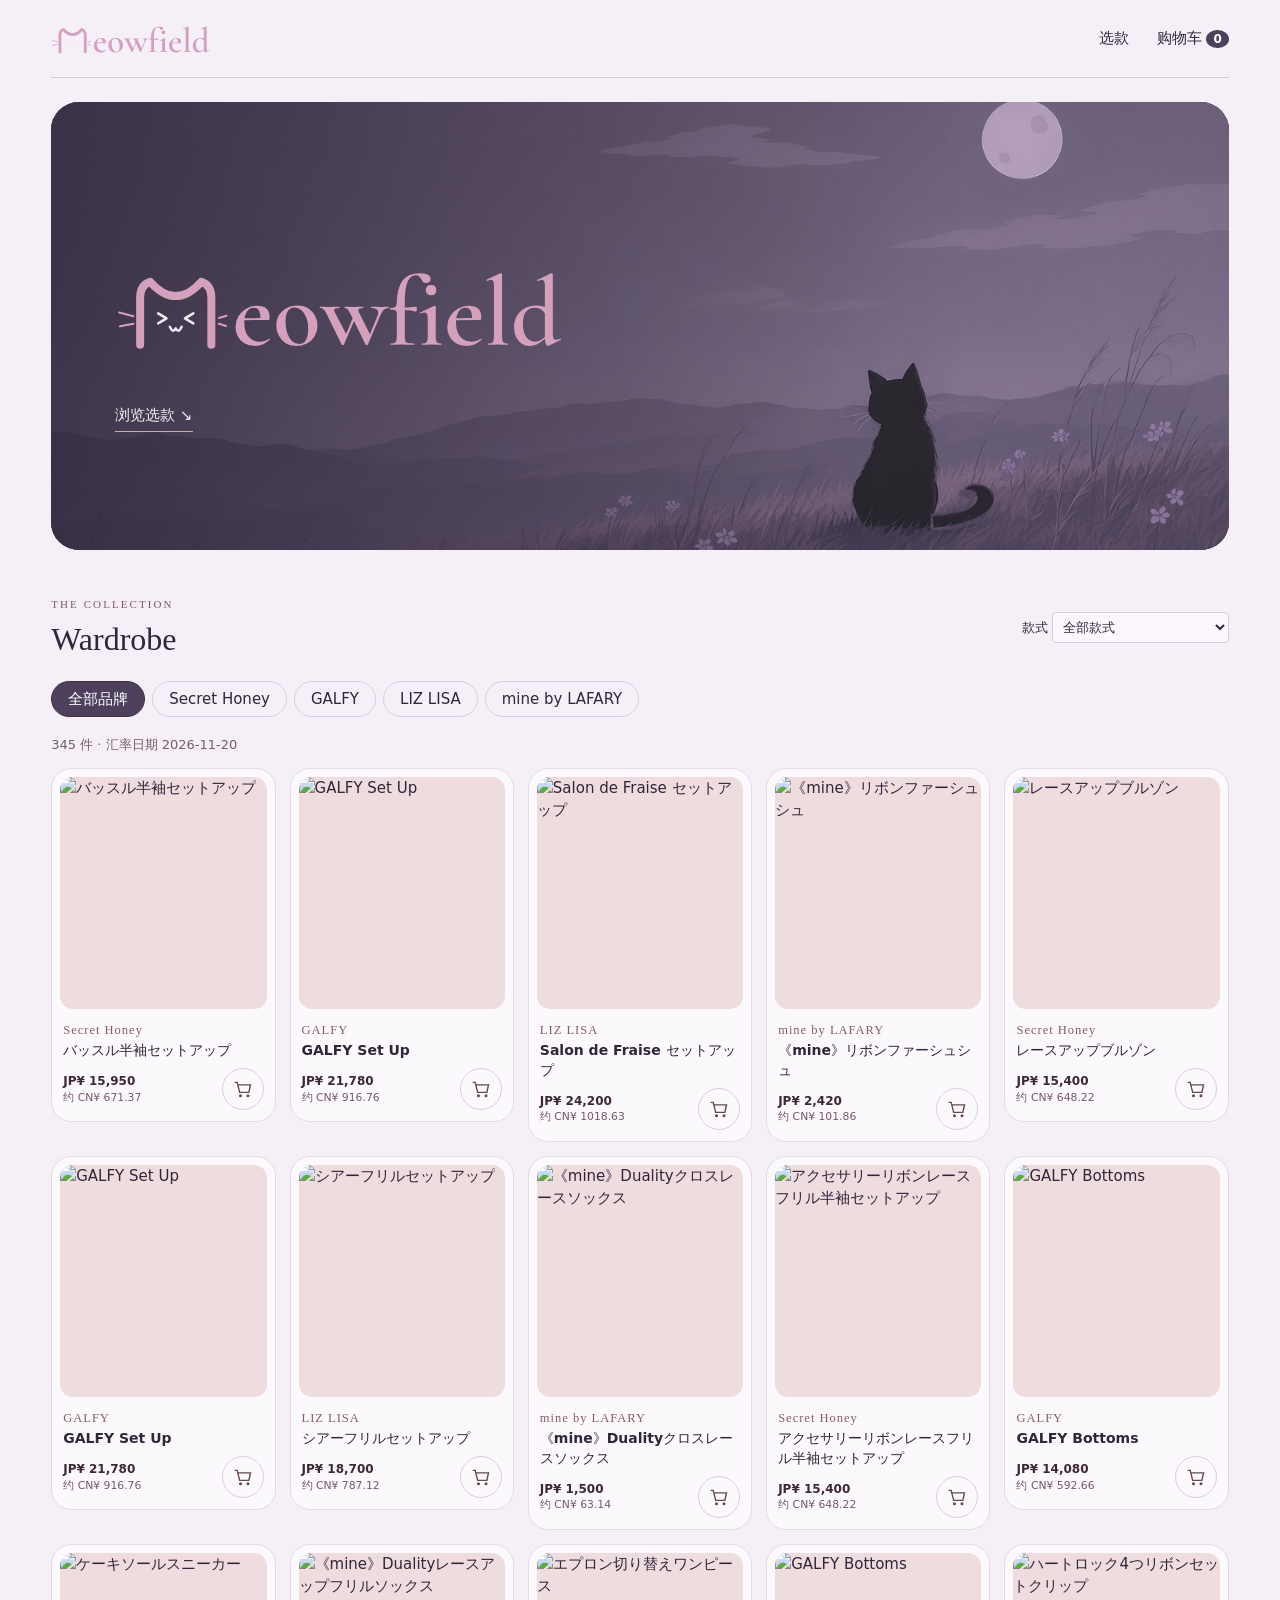
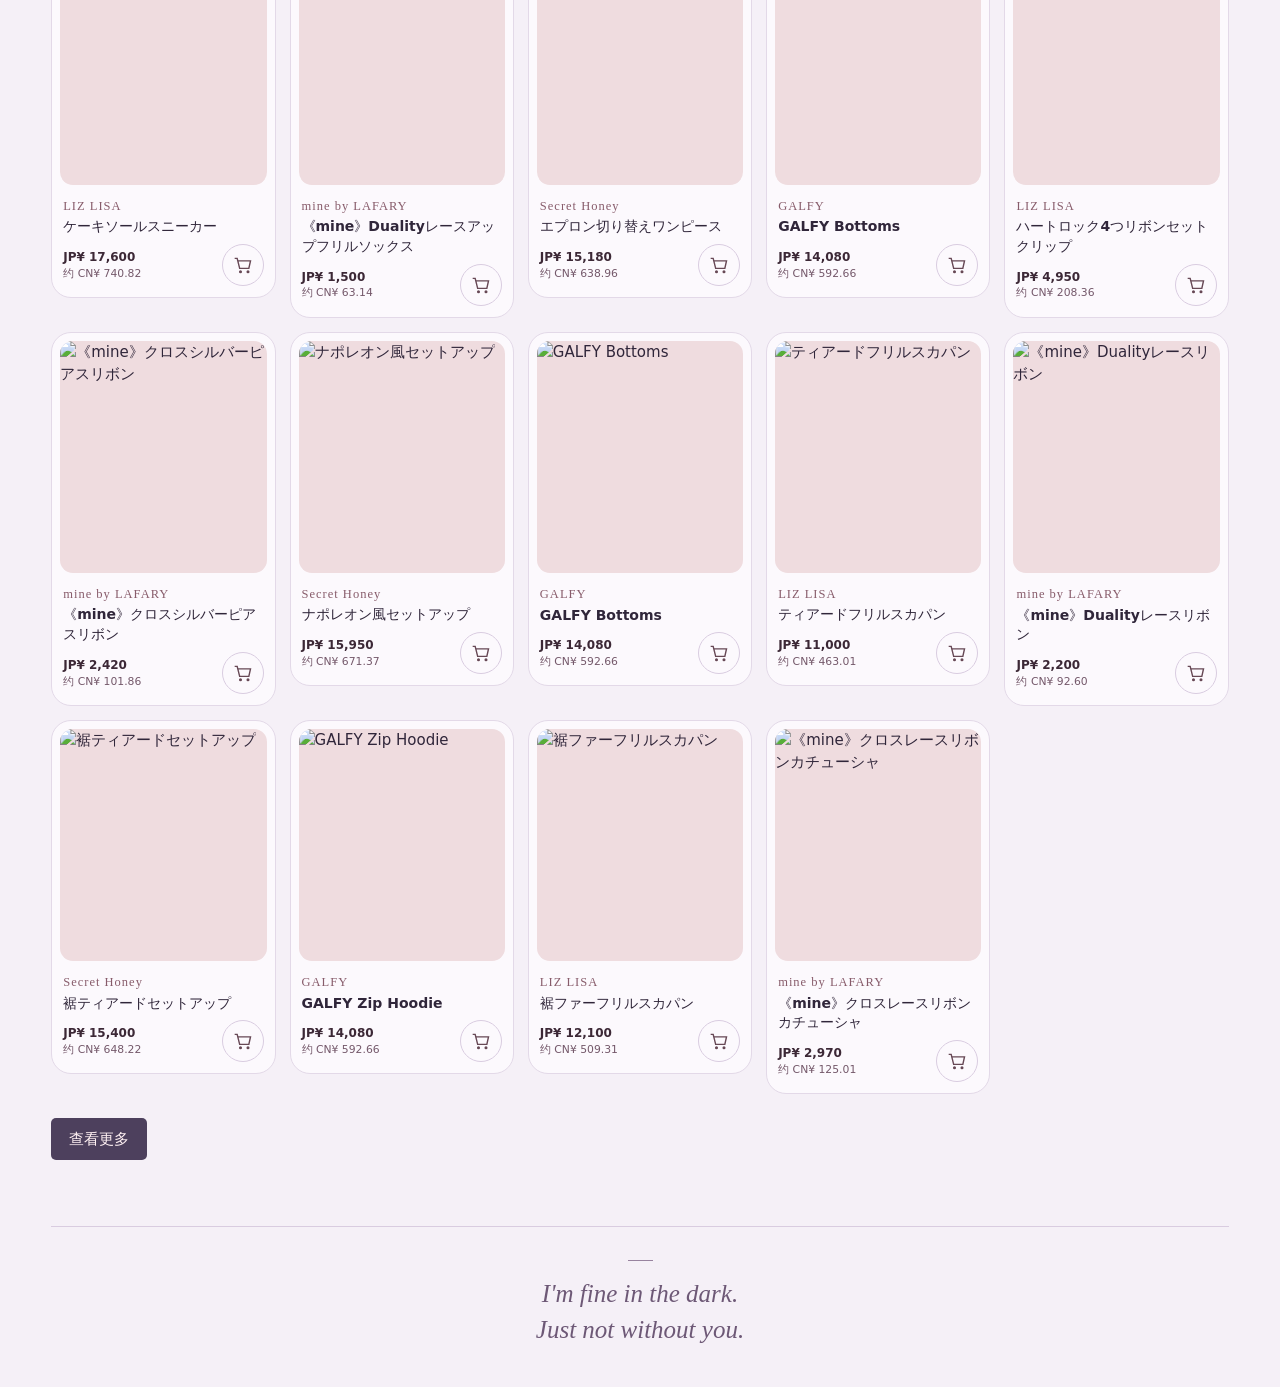
==== commit 6c0da355: "Update index.html" ====
--- a/index.html
+++ b/index.html
@@ -132,7 +132,17 @@
 }
 @media(max-width:680px) {.moon-cover .meadow{object-position:64% 55%;}}
 @media(prefers-reduced-motion:reduce) {.moon-cover .meadow{display:none;}}
-</style><body>
+</style>
+<script>
+var _hmt = _hmt || [];
+(function() {
+  var hm = document.createElement("script");
+  hm.src = "https://hm.baidu.com/hm.js?4091fa0ddd6ff656578e09de231f8ab9";
+  var s = document.getElementsByTagName("script")[0]; 
+  s.parentNode.insertBefore(hm, s);
+})();
+</script>
+<body>
 <header><a class="logo" href="?"><img class="wordmark" src="[data-uri]" alt="Meowfield"></a><nav><a href="?#collection">选款</a><a href="?page=cart">购物车 <b id="count">0</b></a></nav></header>
 <main id="main"></main><footer class="site-footer"><div class="dedication"><span>I&#39;m fine in the dark.</span> <span>Just not without you.</span></div></footer><dialog id="success"><small>DELIVERED</small><h2>提交给mcw啦</h2><form method="dialog"><button class="primary">知道啦</button></form></dialog><div role="status" id="toast"></div><script id="catalog" type="application/json">{"date":"2026-11-20","rate":0.042092,"items":[{"id":"sh-10004158","brand":"Secret Honey","name":"バッスル半袖セットアップ","price":15950,"url":"https://item.rakuten.co.jp/secrethoney/6sa113/","photo":"https://thumbnail.image.rakuten.co.jp/@0_mall/secrethoney/cabinet/2026sss/6sa113-top2.jpg","type":"スーツ・セットアップ"},{"id":"sh-10004038","brand":"Secret Honey","name":"レースアップブルゾン","price":15400,"url":"https://item.rakuten.co.jp/secrethoney/5sl101/","photo":"https://thumbnail.image.rakuten.co.jp/@0_mall/secrethoney/cabinet/2025aw/5sl101-top.jpg","type":"レディースファッション"},{"id":"sh-10004149","brand":"Secret Honey","name":"アクセサリーリボンレースフリル半袖セットアップ","price":15400,"url":"https://item.rakuten.co.jp/secrethoney/6sa516/","photo":"https://thumbnail.image.rakuten.co.jp/@0_mall/secrethoney/cabinet/2026sss/6sa516-top.jpg","type":"スーツ・セットアップ"},{"id":"sh-10004114","brand":"Secret Honey","name":"エプロン切り替えワンピース","price":15180,"url":"https://item.rakuten.co.jp/secrethoney/6st601/?variantId=6st60122","photo":"https://thumbnail.image.rakuten.co.jp/@0_mall/secrethoney/cabinet/2026ss/6st601-top1.jpg","type":"レディースファッション"},{"id":"sh-10004230","brand":"Secret Honey","name":"ナポレオン風セットアップ","price":15950,"url":"https://item.rakuten.co.jp/secrethoney/7sa208/?variantId=7sa20812","photo":"https://thumbnail.image.rakuten.co.jp/@0_mall/secrethoney/cabinet/2026aw/7sa208-top.jpg","type":"スーツ・セットアップ"},{"id":"sh-10004144","brand":"Secret Honey","name":"裾ティアードセットアップ","price":15400,"url":"https://item.rakuten.co.jp/secrethoney/6sa207/","photo":"https://thumbnail.image.rakuten.co.jp/@0_mall/secrethoney/cabinet/2026sss/6sa207-top2.jpg","type":"スーツ・セットアップ"},{"id":"sh-10004157","brand":"Secret Honey","name":"レースセーラー襟半袖セットアップ","price":15400,"url":"https://item.rakuten.co.jp/secrethoney/6sa215/","photo":"https://thumbnail.image.rakuten.co.jp/@0_mall/secrethoney/cabinet/2026sss/6sa215-top.jpg","type":"スーツ・セットアップ"},{"id":"sh-10004062","brand":"Secret Honey","name":"ダッフルモチーフブルゾン","price":19800,"url":"https://item.rakuten.co.jp/secrethoney/6sl501/?variantId=6sl50122","photo":"https://thumbnail.image.rakuten.co.jp/@0_mall/secrethoney/cabinet/2026ss/6sl501-top.jpg","type":"レディースファッション"},{"id":"sh-10003896","brand":"Secret Honey","name":"肩レースアップうさぎプリントTシャツ","price":7590,"url":"https://item.rakuten.co.jp/secrethoney/4sz201/","photo":"https://thumbnail.image.rakuten.co.jp/@0_mall/secrethoney/cabinet/2025ss/4sz201-top3.jpg","type":"トップス"},{"id":"sh-10004172","brand":"Secret Honey","name":"エプロン切り替え半袖ワンピース","price":15180,"url":"https://item.rakuten.co.jp/secrethoney/6st202/?variantId=6st20222","photo":"https://thumbnail.image.rakuten.co.jp/@0_mall/secrethoney/cabinet/2026ss/6st202-top.jpg","type":"レディースファッション"},{"id":"sh-10004163","brand":"Secret Honey","name":"ラッフルネクタイ半袖セットアップ","price":15950,"url":"https://item.rakuten.co.jp/secrethoney/6sa523/","photo":"https://thumbnail.image.rakuten.co.jp/@0_mall/secrethoney/cabinet/2026sss/6sa523-top-2.jpg","type":"スーツ・セットアップ"},{"id":"sh-10004101","brand":"Secret Honey","name":"★ティアードベルスリーブセットアップ","price":11165,"url":"https://item.rakuten.co.jp/secrethoney/6sa510/?variantId=6sa51022","photo":"https://thumbnail.image.rakuten.co.jp/@0_mall/secrethoney/cabinet/2026ss/6sa510-top-2.jpg","type":"スーツ・セットアップ"},{"id":"sh-10003972","brand":"Secret Honey","name":"マチ付きスカート","price":10780,"url":"https://item.rakuten.co.jp/secrethoney/5se601/?variantId=6se60132","photo":"https://thumbnail.image.rakuten.co.jp/@0_mall/secrethoney/cabinet/2026sss/6se601-top.jpg","type":"ボトムス"},{"id":"sh-10004209","brand":"Secret Honey","name":"レースアップうさみみシアーブルゾン","price":10780,"url":"https://item.rakuten.co.jp/secrethoney/7sl201/","photo":"https://thumbnail.image.rakuten.co.jp/@0_mall/secrethoney/cabinet/2026sss/7sl201-top.jpg","type":"トップス"},{"id":"sh-10004046","brand":"Secret Honey","name":"★取り外しフード付ビットコート","price":16170,"url":"https://item.rakuten.co.jp/secrethoney/5sl504/","photo":"https://thumbnail.image.rakuten.co.jp/@0_mall/secrethoney/cabinet/2025aw/5sl504-top3.jpg","type":"レディースファッション"},{"id":"sh-10003894","brand":"Secret Honey","name":"★サイドレースアップスカパン","price":7546,"url":"https://item.rakuten.co.jp/secrethoney/4se503/?variantId=4se50312","photo":"https://thumbnail.image.rakuten.co.jp/@0_mall/secrethoney/cabinet/2025ss/4se503-top3.jpg","type":"ボトムス"},{"id":"sh-10003936","brand":"Secret Honey","name":"袖レース＆ボレロ風半袖セットアップ","price":14960,"url":"https://item.rakuten.co.jp/secrethoney/4sa517/?variantId=4sa51712","photo":"https://thumbnail.image.rakuten.co.jp/@0_mall/secrethoney/cabinet/2026sss/4sa517-top.jpg","type":"スーツ・セットアップ"},{"id":"sh-10004238","brand":"Secret Honey","name":"ピンタックヨークスタンドカラーセットアップ","price":15400,"url":"https://item.rakuten.co.jp/secrethoney/7sa508/","photo":"https://thumbnail.image.rakuten.co.jp/@0_mall/secrethoney/cabinet/2026aw/7sa508-top.jpg","type":"スーツ・セットアップ"},{"id":"sh-10003891","brand":"Secret Honey","name":"★バッスルスプリングコート","price":13090,"url":"https://item.rakuten.co.jp/secrethoney/4sl501/?variantId=4sl50112","photo":"https://thumbnail.image.rakuten.co.jp/@0_mall/secrethoney/cabinet/2025ss/4sl501-top.jpg","type":"レディースファッション"},{"id":"sh-10004027","brand":"Secret Honey","name":"★ローズ柄ショートボレロ","price":3795,"url":"https://item.rakuten.co.jp/secrethoney/5sz502/?variantId=5sz50220","photo":"https://thumbnail.image.rakuten.co.jp/@0_mall/secrethoney/cabinet/2025aw/5sz502-top.jpg","type":"トップス"},{"id":"sh-10004264","brand":"Secret Honey","name":"レースダブルフリルセットアップ","price":15950,"url":"https://item.rakuten.co.jp/secrethoney/7sa512/?variantId=7sa51222","photo":"https://thumbnail.image.rakuten.co.jp/@0_mall/secrethoney/cabinet/2026aw/7sa512-top.jpg","type":"スーツ・セットアップ"},{"id":"sh-10003954","brand":"Secret Honey","name":"裾フリルレースヨークセットアップ","price":14300,"url":"https://item.rakuten.co.jp/secrethoney/5sa501/?variantId=5sa50112","photo":"https://thumbnail.image.rakuten.co.jp/@0_mall/secrethoney/cabinet/2026sss/5sa501-top.jpg","type":"スーツ・セットアップ"},{"id":"sh-10003970","brand":"Secret Honey","name":"うさ耳スカパン","price":10780,"url":"https://item.rakuten.co.jp/secrethoney/5se502/","photo":"https://thumbnail.image.rakuten.co.jp/@0_mall/secrethoney/cabinet/2025aw/5se502-top.jpg","type":"ボトムス"},{"id":"sh-10004170","brand":"Secret Honey","name":"★後ろレースアップセーラーセットアップ","price":12320,"url":"https://item.rakuten.co.jp/secrethoney/6sa517/","photo":"https://thumbnail.image.rakuten.co.jp/@0_mall/secrethoney/cabinet/2026ss/6sa517-top-2.jpg","type":"スーツ・セットアップ"},{"id":"sh-10004204","brand":"Secret Honey","name":"ベルト付きヨーク切り替えワンピース","price":17050,"url":"https://item.rakuten.co.jp/secrethoney/7st502/","photo":"https://thumbnail.image.rakuten.co.jp/@0_mall/secrethoney/cabinet/2026sss/7st502-top2.jpg","type":"レディースファッション"},{"id":"sh-10003903","brand":"Secret Honey","name":"★サイドレースアップチュールスカート","price":3234,"url":"https://item.rakuten.co.jp/secrethoney/4se501/?variantId=4se50122","photo":"https://thumbnail.image.rakuten.co.jp/@0_mall/secrethoney/cabinet/2025ss/4se501-top.jpg","type":"ボトムス"},{"id":"sh-10004134","brand":"Secret Honey","name":"★ヨークピンタックブラウス","price":4895,"url":"https://item.rakuten.co.jp/secrethoney/6ss102/","photo":"https://thumbnail.image.rakuten.co.jp/@0_mall/secrethoney/cabinet/2026ss/6ss102-top.jpg","type":"トップス"},{"id":"sh-10003941","brand":"Secret Honey","name":"半袖レースピンタックフリルヨーク切替セットアップ","price":14960,"url":"https://item.rakuten.co.jp/secrethoney/4sa214/?variantId=4sa21432","photo":"https://thumbnail.image.rakuten.co.jp/@0_mall/secrethoney/cabinet/2026sss/4sa214-top.jpg","type":"スーツ・セットアップ"},{"id":"sh-10003957","brand":"Secret Honey","name":"スタンドカラーダブルフリルブラウス","price":9790,"url":"https://item.rakuten.co.jp/secrethoney/5ss102/","photo":"https://thumbnail.image.rakuten.co.jp/@0_mall/secrethoney/cabinet/2025aw/5ss102-top.jpg","type":"トップス"},{"id":"sh-10004050","brand":"Secret Honey","name":"★ヨークフリルブルゾン","price":11550,"url":"https://item.rakuten.co.jp/secrethoney/5sl601/","photo":"https://thumbnail.image.rakuten.co.jp/@0_mall/secrethoney/cabinet/2025aw/5sl601-top3.jpg","type":"レディースファッション"},{"id":"sh-10003931","brand":"Secret Honey","name":"★チェーンアクセギャザースカート","price":4895,"url":"https://item.rakuten.co.jp/secrethoney/4se101/?variantId=4se10112","photo":"https://thumbnail.image.rakuten.co.jp/@0_mall/secrethoney/cabinet/2025ss/4se101-top.jpg","type":"ボトムス"},{"id":"sh-10004088","brand":"Secret Honey","name":"★はしごレースセーラーブラウス","price":7546,"url":"https://item.rakuten.co.jp/secrethoney/6ss505/?variantId=6ss50512","photo":"https://thumbnail.image.rakuten.co.jp/@0_mall/secrethoney/cabinet/2026ss/6ss505-top.jpg","type":"トップス"},{"id":"sh-10003997","brand":"Secret Honey","name":"★袖スリットレースヨークブラウス","price":9790,"url":"https://item.rakuten.co.jp/secrethoney/5ss502/","photo":"https://thumbnail.image.rakuten.co.jp/@0_mall/secrethoney/cabinet/2025aw/5ss502-top.jpg","type":"トップス"},{"id":"sh-10004231","brand":"Secret Honey","name":"長袖ベルト付き切替えワンピース","price":17600,"url":"https://item.rakuten.co.jp/secrethoney/7st512/","photo":"https://thumbnail.image.rakuten.co.jp/@0_mall/secrethoney/cabinet/2026aw/7st512-top.jpg","type":"レディースファッション"},{"id":"sh-10004098","brand":"Secret Honey","name":"★ヨークフリル肩レース切り替えブラウス","price":7546,"url":"https://item.rakuten.co.jp/secrethoney/6ss504/?variantId=6ss50432","photo":"https://thumbnail.image.rakuten.co.jp/@0_mall/secrethoney/cabinet/2026ss/6ss504-saletop.jpg","type":"トップス"},{"id":"sh-10003940","brand":"Secret Honey","name":"アクセサリーリボン半袖レースフリルワンピース","price":14300,"url":"https://item.rakuten.co.jp/secrethoney/4st511/?variantId=4st51132","photo":"https://thumbnail.image.rakuten.co.jp/@0_mall/secrethoney/cabinet/2025ss/4st511-top.jpg","type":"レディースファッション"},{"id":"sh-10003938","brand":"Secret Honey","name":"レース袖ラッフル半袖セットアップ","price":15400,"url":"https://item.rakuten.co.jp/secrethoney/4sa515/?variantId=4sa51522","photo":"https://thumbnail.image.rakuten.co.jp/@0_mall/secrethoney/cabinet/2026sss/4sa515-top.jpg","type":"スーツ・セットアップ"},{"id":"sh-10004091","brand":"Secret Honey","name":"うさ耳スカパン","price":12100,"url":"https://item.rakuten.co.jp/secrethoney/6se502/?variantId=6se50212","photo":"https://thumbnail.image.rakuten.co.jp/@0_mall/secrethoney/cabinet/2026ss/6se502-top.jpg","type":"ボトムス"},{"id":"sh-10004208","brand":"Secret Honey","name":"クロミ コラボスカパン","price":13200,"url":"https://item.rakuten.co.jp/secrethoney/7se502/?variantId=7se50212","photo":"https://thumbnail.image.rakuten.co.jp/@0_mall/secrethoney/cabinet/sanrio/7se502-top.jpg","type":"スーツ・セットアップ"},{"id":"sh-10004057","brand":"Secret Honey","name":"★スクエアヨークスタンドカラーセットアップ","price":10472,"url":"https://item.rakuten.co.jp/secrethoney/5sa513/?variantId=5sa51322","photo":"https://thumbnail.image.rakuten.co.jp/@0_mall/secrethoney/cabinet/2025aw/5sa513-top3.jpg","type":"スーツ・セットアップ"},{"id":"sh-10004118","brand":"Secret Honey","name":"★フロントフリル姫袖カットソー","price":5390,"url":"https://item.rakuten.co.jp/secrethoney/6sz102/","photo":"https://thumbnail.image.rakuten.co.jp/@0_mall/secrethoney/cabinet/2026ss/6sz102-top.jpg","type":"トップス"},{"id":"sh-10004030","brand":"Secret Honey","name":"★ダブルハートボタンゴールドピコレーススカパン","price":5390,"url":"https://item.rakuten.co.jp/secrethoney/5se511/","photo":"https://thumbnail.image.rakuten.co.jp/@0_mall/secrethoney/cabinet/2025aw/5se511-top.jpg","type":"ボトムス"},{"id":"sh-10004068","brand":"Secret Honey","name":"★レースケープセットアップ","price":11550,"url":"https://item.rakuten.co.jp/secrethoney/6sa502/","photo":"https://thumbnail.image.rakuten.co.jp/@0_mall/secrethoney/cabinet/2026ss/6sa502-top-2.jpg","type":"スーツ・セットアップ"},{"id":"sh-10003955","brand":"Secret Honey","name":"レースアップうさ耳半袖ブラウス","price":9790,"url":"https://item.rakuten.co.jp/secrethoney/4ss513/?variantId=4ss51312","photo":"https://thumbnail.image.rakuten.co.jp/@0_mall/secrethoney/cabinet/2025ss/4ss513-top.jpg","type":"トップス"},{"id":"sh-10003801","brand":"Secret Honey","name":"★コルセット付きバックリボンジャンドレ","price":5280,"url":"https://item.rakuten.co.jp/secrethoney/3st503/?variantId=3st50312","photo":"https://thumbnail.image.rakuten.co.jp/@0_mall/secrethoney/cabinet/2024aw/3st503-top.jpg","type":"ボトムス"},{"id":"gf-98152","brand":"GALFY","name":"GALFY Set Up","type":"Set Up","url":"https://shop.gekirock.com/products/detail.php?product_id=98152","photo":"https://shop.gekirock.com/upload/save_image/13578d642d025c85096b35e24843ae85a2127eba.jpg","price":21780},{"id":"gf-98153","brand":"GALFY","name":"GALFY Set Up","type":"Set Up","url":"https://shop.gekirock.com/products/detail.php?product_id=98153","photo":"https://shop.gekirock.com/upload/save_image/844c68cc635c40c29a398579453004b2c0cc75f3.jpg","price":21780},{"id":"gf-98160","brand":"GALFY","name":"GALFY Bottoms","type":"Bottoms","url":"https://shop.gekirock.com/products/detail.php?product_id=98160","photo":"https://shop.gekirock.com/upload/save_image/4c83ea17a3a99912bbdda25a8dffc0dbf80e899e.jpg","price":14080},{"id":"gf-98161","brand":"GALFY","name":"GALFY Bottoms","type":"Bottoms","url":"https://shop.gekirock.com/products/detail.php?product_id=98161","photo":"https://shop.gekirock.com/upload/save_image/9bd89c812605b5e69cd1f6dcfbddef72aa113baf.jpg","price":14080},{"id":"gf-98162","brand":"GALFY","name":"GALFY Bottoms","type":"Bottoms","url":"https://shop.gekirock.com/products/detail.php?product_id=98162","photo":"https://shop.gekirock.com/upload/save_image/8618681ba292f11e264f7b1d7f7cd27d176272cd.jpg","price":14080},{"id":"gf-98177","brand":"GALFY","name":"GALFY Zip Hoodie","type":"Zip Hoodie","url":"https://shop.gekirock.com/products/detail.php?product_id=98177","photo":"https://shop.gekirock.com/upload/save_image/d12c0cbc608105eba64f88b4302d09d33dffc249.jpg","price":14080},{"id":"gf-98178","brand":"GALFY","name":"GALFY Zip Hoodie","type":"Zip Hoodie","url":"https://shop.gekirock.com/products/detail.php?product_id=98178","photo":"https://shop.gekirock.com/upload/save_image/bfdd5fffebb5fa3c4e138b4cf3ce600f765a96ef.jpg","price":14080},{"id":"gf-98187","brand":"GALFY","name":"GALFY Zip Hoodie","type":"Zip Hoodie","url":"https://shop.gekirock.com/products/detail.php?product_id=98187","photo":"https://shop.gekirock.com/upload/save_image/f3f26e2e5fa5f41328c90faab2088e358d705742.jpg","price":14080},{"id":"gf-98189","brand":"GALFY","name":"GALFY Bottoms","type":"Bottoms","url":"https://shop.gekirock.com/products/detail.php?product_id=98189","photo":"https://shop.gekirock.com/upload/save_image/0e44320b6269e670f315a2be4ae447b88ab9a40b.jpg","price":12980},{"id":"gf-99388","brand":"GALFY","name":"ガチャピン・ムック×GALFY Jacket","type":"Jacket","url":"https://shop.gekirock.com/products/detail.php?product_id=99388","photo":"https://shop.gekirock.com/upload/save_image/cac3e0150ef7585acdb31d3712a7f790dd53427e.jpg","price":23100},{"id":"gf-99387","brand":"GALFY","name":"ガチャピン・ムック×GALFY Jacket","type":"Jacket","url":"https://shop.gekirock.com/products/detail.php?product_id=99387","photo":"https://shop.gekirock.com/upload/save_image/1cac40a4d00ac50a4722297cf556b82228a01e29.jpg","price":23100},{"id":"gf-99390","brand":"GALFY","name":"ガチャピン・ムック×GALFY Jacket","type":"Jacket","url":"https://shop.gekirock.com/products/detail.php?product_id=99390","photo":"https://shop.gekirock.com/upload/save_image/e720dc0739214da16116599b5102e223e95350ce.jpg","price":23100},{"id":"gf-99389","brand":"GALFY","name":"ガチャピン・ムック×GALFY Jacket","type":"Jacket","url":"https://shop.gekirock.com/products/detail.php?product_id=99389","photo":"https://shop.gekirock.com/upload/save_image/804631dd710728a9e306a29323ca1faf2fd724ac.jpg","price":23100},{"id":"gf-99376","brand":"GALFY","name":"ガチャピン・ムック×GALFY Set Up","type":"Set Up","url":"https://shop.gekirock.com/products/detail.php?product_id=99376","photo":"https://shop.gekirock.com/upload/save_image/8ab53a716f95fbae2af249ab62975827079324b1.jpg","price":21780},{"id":"gf-99375","brand":"GALFY","name":"ガチャピン・ムック×GALFY Set Up","type":"Set Up","url":"https://shop.gekirock.com/products/detail.php?product_id=99375","photo":"https://shop.gekirock.com/upload/save_image/1bdd93fc24fb724a935feb89ccf804f3f8bc3a7a.jpg","price":21780},{"id":"gf-99378","brand":"GALFY","name":"ガチャピン・ムック×GALFY Set Up","type":"Set Up","url":"https://shop.gekirock.com/products/detail.php?product_id=99378","photo":"https://shop.gekirock.com/upload/save_image/7c28760ee55a6fad715f1b40d1209644ef5783c7.jpg","price":21780},{"id":"gf-99383","brand":"GALFY","name":"ガチャピン・ムック×GALFY Zip Hoodie","type":"Zip Hoodie","url":"https://shop.gekirock.com/products/detail.php?product_id=99383","photo":"https://shop.gekirock.com/upload/save_image/34c807c86d467222a2adfea4e46e92364fa76550.jpg","price":16280},{"id":"gf-99384","brand":"GALFY","name":"ガチャピン・ムック×GALFY Zip Hoodie","type":"Zip Hoodie","url":"https://shop.gekirock.com/products/detail.php?product_id=99384","photo":"https://shop.gekirock.com/upload/save_image/cdc1d595f25cf6311fcb29b1b2290060ccc951f3.jpg","price":16280},{"id":"gf-99386","brand":"GALFY","name":"ガチャピン・ムック×GALFY Zip Hoodie","type":"Zip Hoodie","url":"https://shop.gekirock.com/products/detail.php?product_id=99386","photo":"https://shop.gekirock.com/upload/save_image/91ad302410e2f2308bb2004ab57bbef9e85f2680.jpg","price":16280},{"id":"gf-99385","brand":"GALFY","name":"ガチャピン・ムック×GALFY Zip Hoodie","type":"Zip Hoodie","url":"https://shop.gekirock.com/products/detail.php?product_id=99385","photo":"https://shop.gekirock.com/upload/save_image/8e8a9558977887b667dd1c288534a9b91a822bec.jpg","price":16280},{"id":"gf-99381","brand":"GALFY","name":"ガチャピン・ムック×GALFY Sweatshirt","type":"Sweatshirt","url":"https://shop.gekirock.com/products/detail.php?product_id=99381","photo":"https://shop.gekirock.com/upload/save_image/4a6942ada41dc1bbe2f1354968f8e2fb3f442f16.jpg","price":14080},{"id":"gf-99379","brand":"GALFY","name":"ガチャピン・ムック×GALFY Sweatshirt","type":"Sweatshirt","url":"https://shop.gekirock.com/products/detail.php?product_id=99379","photo":"https://shop.gekirock.com/upload/save_image/a6b46ffd108532af1f394d6d04699f89077e138c.jpg","price":14080},{"id":"gf-99380","brand":"GALFY","name":"ガチャピン・ムック×GALFY Sweatshirt","type":"Sweatshirt","url":"https://shop.gekirock.com/products/detail.php?product_id=99380","photo":"https://shop.gekirock.com/upload/save_image/a8b1b01cfb91be71b4554b30020d00d42b06d6ca.jpg","price":14080},{"id":"gf-99370","brand":"GALFY","name":"ガチャピン・ムック×GALFY L/S T-Shirt","type":"L/S T-Shirt","url":"https://shop.gekirock.com/products/detail.php?product_id=99370","photo":"https://shop.gekirock.com/upload/save_image/991528c8a487e21c77f573daa1654bd4d80a076a.jpg","price":10780},{"id":"gf-99369","brand":"GALFY","name":"ガチャピン・ムック×GALFY L/S T-Shirt","type":"L/S T-Shirt","url":"https://shop.gekirock.com/products/detail.php?product_id=99369","photo":"https://shop.gekirock.com/upload/save_image/587204150da060c335b47a52416739624834a355.jpg","price":10780},{"id":"gf-99372","brand":"GALFY","name":"ガチャピン・ムック×GALFY L/S T-Shirt","type":"L/S T-Shirt","url":"https://shop.gekirock.com/products/detail.php?product_id=99372","photo":"https://shop.gekirock.com/upload/save_image/36d5e6e4e632b956c6d74415db3f6eddd3270b32.jpg","price":10780},{"id":"gf-99371","brand":"GALFY","name":"ガチャピン・ムック×GALFY L/S T-Shirt","type":"L/S T-Shirt","url":"https://shop.gekirock.com/products/detail.php?product_id=99371","photo":"https://shop.gekirock.com/upload/save_image/700b0c885cd1bed48a0a3147ce74947048a1cc5a.jpg","price":10780},{"id":"gf-99374","brand":"GALFY","name":"ガチャピン・ムック×GALFY L/S T-Shirt","type":"L/S T-Shirt","url":"https://shop.gekirock.com/products/detail.php?product_id=99374","photo":"https://shop.gekirock.com/upload/save_image/b95c98204579a7d7032eaf2ec6ff04717249514e.jpg","price":10780},{"id":"gf-99373","brand":"GALFY","name":"ガチャピン・ムック×GALFY L/S T-Shirt","type":"L/S T-Shirt","url":"https://shop.gekirock.com/products/detail.php?product_id=99373","photo":"https://shop.gekirock.com/upload/save_image/065ff44039585b24ff59038f557e904ddb8609fd.jpg","price":10780},{"id":"gf-99382","brand":"GALFY","name":"ガチャピン・ムック×GALFY Sweatshirt","type":"Sweatshirt","url":"https://shop.gekirock.com/products/detail.php?product_id=99382","photo":"https://shop.gekirock.com/upload/save_image/d9a58c481cd9daa64ff3a6931962b04e36d262e2.jpg","price":14080},{"id":"gf-98165","brand":"GALFY","name":"GALFY Zip Hoodie","type":"Zip Hoodie","url":"https://shop.gekirock.com/products/detail.php?product_id=98165","photo":"https://shop.gekirock.com/upload/save_image/cc911c83d0dc064db2debaa00685e92f7eca4dae.jpg","price":18480},{"id":"gf-98166","brand":"GALFY","name":"GALFY Zip Hoodie","type":"Zip Hoodie","url":"https://shop.gekirock.com/products/detail.php?product_id=98166","photo":"https://shop.gekirock.com/upload/save_image/a2ef3b5f83fc3d44ea09fa6679aaff89ead2e8d0.jpg","price":18480},{"id":"gf-98115","brand":"GALFY","name":"GALFY Zip Hoodie","type":"Zip Hoodie","url":"https://shop.gekirock.com/products/detail.php?product_id=98115","photo":"https://shop.gekirock.com/upload/save_image/3dba9be423b76e9d4928028ccc9c2bb3f20c26c3.jpg","price":27500},{"id":"gf-98114","brand":"GALFY","name":"GALFY Zip Hoodie","type":"Zip Hoodie","url":"https://shop.gekirock.com/products/detail.php?product_id=98114","photo":"https://shop.gekirock.com/upload/save_image/52e48d65eb2e87c3fca9cc6973e7a42f0693d7e1.jpg","price":27500},{"id":"gf-98185","brand":"GALFY","name":"GALFY Set Up","type":"Set Up","url":"https://shop.gekirock.com/products/detail.php?product_id=98185","photo":"https://shop.gekirock.com/upload/save_image/c9588feb62f8a6c24c2804f35b2a55aeca342c6f.jpg","price":19800},{"id":"gf-98184","brand":"GALFY","name":"GALFY Set Up","type":"Set Up","url":"https://shop.gekirock.com/products/detail.php?product_id=98184","photo":"https://shop.gekirock.com/upload/save_image/d748771b6817d680c92fa24c31ca7a63a11c7aa8.jpg","price":19800},{"id":"gf-98156","brand":"GALFY","name":"GALFY L/S T-Shirt","type":"L/S T-Shirt","url":"https://shop.gekirock.com/products/detail.php?product_id=98156","photo":"https://shop.gekirock.com/upload/save_image/48e6ea2508508537456358aec7aed5b0b7fd3694.jpg","price":14080},{"id":"gf-98158","brand":"GALFY","name":"GALFY Zip Hoodie","type":"Zip Hoodie","url":"https://shop.gekirock.com/products/detail.php?product_id=98158","photo":"https://shop.gekirock.com/upload/save_image/2d879266abf48a55172950794fbe4d80a3747ab9.jpg","price":17380},{"id":"gf-98147","brand":"GALFY","name":"GALFY Bottoms","type":"Bottoms","url":"https://shop.gekirock.com/products/detail.php?product_id=98147","photo":"https://shop.gekirock.com/upload/save_image/ef742585a4819792c886972bb4424dd36f113c35.jpg","price":14080},{"id":"gf-98144","brand":"GALFY","name":"GALFY Zip Hoodie","type":"Zip Hoodie","url":"https://shop.gekirock.com/products/detail.php?product_id=98144","photo":"https://shop.gekirock.com/upload/save_image/b1183b95a03f0d98840cc2ee9870922dd6d9f9a9.jpg","price":17380},{"id":"gf-98148","brand":"GALFY","name":"GALFY Bottoms","type":"Bottoms","url":"https://shop.gekirock.com/products/detail.php?product_id=98148","photo":"https://shop.gekirock.com/upload/save_image/1de9c23a3517e01a8f59ac3b0f60c25b6c363206.jpg","price":14080},{"id":"gf-98145","brand":"GALFY","name":"GALFY Zip Hoodie","type":"Zip Hoodie","url":"https://shop.gekirock.com/products/detail.php?product_id=98145","photo":"https://shop.gekirock.com/upload/save_image/2be518bde1537f6f3d5f6406c0a2357044dcdcfd.jpg","price":17380},{"id":"gf-98146","brand":"GALFY","name":"GALFY Bottoms","type":"Bottoms","url":"https://shop.gekirock.com/products/detail.php?product_id=98146","photo":"https://shop.gekirock.com/upload/save_image/44404126aacadda2e8d5947282d6ed25409cadb0.jpg","price":14080},{"id":"gf-98150","brand":"GALFY","name":"GALFY Zip Hoodie","type":"Zip Hoodie","url":"https://shop.gekirock.com/products/detail.php?product_id=98150","photo":"https://shop.gekirock.com/upload/save_image/da2b5f45aa38ba5f41403c7261541042daaa61c6.jpg","price":19800},{"id":"gf-98120","brand":"GALFY","name":"GALFY Set Up","type":"Set Up","url":"https://shop.gekirock.com/products/detail.php?product_id=98120","photo":"https://shop.gekirock.com/upload/save_image/1c22170b96089ea69cf98e45ded49d4c7e8223bb.jpg","price":21780},{"id":"gf-98164","brand":"GALFY","name":"GALFY Jacket","type":"Jacket","url":"https://shop.gekirock.com/products/detail.php?product_id=98164","photo":"https://shop.gekirock.com/upload/save_image/d419b291beade57d536b1167121d57061ee16147.jpg","price":25300},{"id":"gf-98163","brand":"GALFY","name":"GALFY Jacket","type":"Jacket","url":"https://shop.gekirock.com/products/detail.php?product_id=98163","photo":"https://shop.gekirock.com/upload/save_image/0d0b736a122bdf5e2a6d9049d7904168ba274064.jpg","price":25300},{"id":"gf-98154","brand":"GALFY","name":"GALFY Jacket","type":"Jacket","url":"https://shop.gekirock.com/products/detail.php?product_id=98154","photo":"https://shop.gekirock.com/upload/save_image/eef2dd424e62a583ae9992d47d35aec8e05053e8.jpg","price":19580},{"id":"gf-98116","brand":"GALFY","name":"GALFY Jacket","type":"Jacket","url":"https://shop.gekirock.com/products/detail.php?product_id=98116","photo":"https://shop.gekirock.com/upload/save_image/4a74b9accec692c9aca698190948302402b3cf53.jpg","price":19580},{"id":"gf-98117","brand":"GALFY","name":"GALFY Jacket","type":"Jacket","url":"https://shop.gekirock.com/products/detail.php?product_id=98117","photo":"https://shop.gekirock.com/upload/save_image/11f09ed6194974a9e56426520b331457e6824f74.jpg","price":19580},{"id":"gf-98118","brand":"GALFY","name":"GALFY Jacket","type":"Jacket","url":"https://shop.gekirock.com/products/detail.php?product_id=98118","photo":"https://shop.gekirock.com/upload/save_image/dd093936fd6205d6df5430210bc9e2041d1dd419.jpg","price":19580},{"id":"gf-98135","brand":"GALFY","name":"GALFY L/S T-Shirt","type":"L/S T-Shirt","url":"https://shop.gekirock.com/products/detail.php?product_id=98135","photo":"https://shop.gekirock.com/upload/save_image/8973a4a145044dc29072adbaddf27ad5c80977b0.jpg","price":12980},{"id":"gf-98133","brand":"GALFY","name":"GALFY L/S T-Shirt","type":"L/S T-Shirt","url":"https://shop.gekirock.com/products/detail.php?product_id=98133","photo":"https://shop.gekirock.com/upload/save_image/b3f85658869bf69353ae05dba0feddeb2c5f90aa.jpg","price":12980},{"id":"gf-96042","brand":"GALFY","name":"GALFY Jacket","type":"Jacket","url":"https://shop.gekirock.com/products/detail.php?product_id=96042","photo":"https://shop.gekirock.com/upload/save_image/ed348de6b221a4ae164c557dae0788f2fe3299c5.jpg","price":19580},{"id":"gf-96043","brand":"GALFY","name":"GALFY Jacket","type":"Jacket","url":"https://shop.gekirock.com/products/detail.php?product_id=96043","photo":"https://shop.gekirock.com/upload/save_image/b6160b28ac2ffc05a972ac164d163d4a02d3622f.jpg","price":19580},{"id":"gf-98180","brand":"GALFY","name":"GALFY Set Up","type":"Set Up","url":"https://shop.gekirock.com/products/detail.php?product_id=98180","photo":"https://shop.gekirock.com/upload/save_image/05b96668e286d45ea261086f431ba9a20a7f7ff9.jpg","price":18480},{"id":"gf-93567","brand":"GALFY","name":"AVAM×GALFY×GEKIROCK CLOTHING T-Shirt","type":"T-Shirt","url":"https://shop.gekirock.com/products/detail.php?product_id=93567","photo":"https://shop.gekirock.com/upload/save_image/06061716_6a23d75a1d9e8.jpg","price":13200},{"id":"gf-93568","brand":"GALFY","name":"AVAM×GALFY×GEKIROCK CLOTHING T-Shirt","type":"T-Shirt","url":"https://shop.gekirock.com/products/detail.php?product_id=93568","photo":"https://shop.gekirock.com/upload/save_image/06061548_6a23c2c99eb6c.jpg","price":13200},{"id":"gf-93569","brand":"GALFY","name":"AVAM×GALFY×GEKIROCK CLOTHING T-Shirt","type":"T-Shirt","url":"https://shop.gekirock.com/products/detail.php?product_id=93569","photo":"https://shop.gekirock.com/upload/save_image/06061550_6a23c329a0970.jpg","price":9900},{"id":"gf-93570","brand":"GALFY","name":"AVAM×GALFY×GEKIROCK CLOTHING T-Shirt","type":"T-Shirt","url":"https://shop.gekirock.com/products/detail.php?product_id=93570","photo":"https://shop.gekirock.com/upload/save_image/06061715_6a23d72f49bf1.jpg","price":9900},{"id":"gf-93571","brand":"GALFY","name":"AVAM×GALFY×GEKIROCK CLOTHING Cap","type":"Cap","url":"https://shop.gekirock.com/products/detail.php?product_id=93571","photo":"https://shop.gekirock.com/upload/save_image/06061558_6a23c51d127c5.jpg","price":7700},{"id":"gf-98181","brand":"GALFY","name":"GALFY Jacket","type":"Jacket","url":"https://shop.gekirock.com/products/detail.php?product_id=98181","photo":"https://shop.gekirock.com/upload/save_image/3ff50956fd3456d74e2dc5ba6ab6364c27d3aead.jpg","price":25300},{"id":"gf-98183","brand":"GALFY","name":"GALFY Jacket","type":"Jacket","url":"https://shop.gekirock.com/products/detail.php?product_id=98183","photo":"https://shop.gekirock.com/upload/save_image/ee23d0350db5e214be9ab833e2adb7c0d1de15bd.jpg","price":25300},{"id":"gf-98182","brand":"GALFY","name":"GALFY Jacket","type":"Jacket","url":"https://shop.gekirock.com/products/detail.php?product_id=98182","photo":"https://shop.gekirock.com/upload/save_image/85eaa9177a0abb6c6b927673e1fc7a3b1f475823.jpg","price":25300},{"id":"gf-98171","brand":"GALFY","name":"GALFY Cap","type":"Cap","url":"https://shop.gekirock.com/products/detail.php?product_id=98171","photo":"https://shop.gekirock.com/upload/save_image/4283d393a934756214b8ff7167a99f8707c88a8b.jpg","price":6930},{"id":"gf-98172","brand":"GALFY","name":"GALFY Cap","type":"Cap","url":"https://shop.gekirock.com/products/detail.php?product_id=98172","photo":"https://shop.gekirock.com/upload/save_image/f002d3410650d78206e8d0b4e0e8cd0659eed391.jpg","price":6930},{"id":"gf-98170","brand":"GALFY","name":"GALFY Necklace","type":"Necklace","url":"https://shop.gekirock.com/products/detail.php?product_id=98170","photo":"https://shop.gekirock.com/upload/save_image/3bb664e6e309b6af8567a3774bd5b86b629d2b77.jpg","price":7590},{"id":"gf-98169","brand":"GALFY","name":"GALFY Accessory","type":"Accessory","url":"https://shop.gekirock.com/products/detail.php?product_id=98169","photo":"https://shop.gekirock.com/upload/save_image/b99d1d531ed3ba17bff378dc22f670feb49c3695.jpg","price":6490},{"id":"gf-98127","brand":"GALFY","name":"GALFY Zip Hoodie","type":"Zip Hoodie","url":"https://shop.gekirock.com/products/detail.php?product_id=98127","photo":"https://shop.gekirock.com/upload/save_image/e2f5cee93f3e0f69157aa2d908ae26f32e8b3092.jpg","price":17380},{"id":"gf-98123","brand":"GALFY","name":"GALFY Pullover","type":"Pullover","url":"https://shop.gekirock.com/products/detail.php?product_id=98123","photo":"https://shop.gekirock.com/upload/save_image/72d8cfed7437ae4abcd428aa98b9bcba417e533d.jpg","price":14080},{"id":"gf-98121","brand":"GALFY","name":"GALFY Pullover","type":"Pullover","url":"https://shop.gekirock.com/products/detail.php?product_id=98121","photo":"https://shop.gekirock.com/upload/save_image/c7e0cb35fb3e9db3dbfb87c603642aabbec3be81.jpg","price":14080},{"id":"gf-98128","brand":"GALFY","name":"GALFY Zip Hoodie","type":"Zip Hoodie","url":"https://shop.gekirock.com/products/detail.php?product_id=98128","photo":"https://shop.gekirock.com/upload/save_image/3e26d11afc0dd361941741ff2c401e88739f08f7.jpg","price":17380},{"id":"gf-95990","brand":"GALFY","name":"GALFY Zip Hoodie","type":"Zip Hoodie","url":"https://shop.gekirock.com/products/detail.php?product_id=95990","photo":"https://shop.gekirock.com/upload/save_image/99aaf09a1a576d1cd5f6648d2a6832a5f20051f2.jpg","price":21780},{"id":"gf-96011","brand":"GALFY","name":"GALFY Set Up","type":"Set Up","url":"https://shop.gekirock.com/products/detail.php?product_id=96011","photo":"https://shop.gekirock.com/upload/save_image/5fe1f75f357659ca0a39e80167a141addeb55ba0.jpg","price":21780},{"id":"gf-96009","brand":"GALFY","name":"GALFY Set Up","type":"Set Up","url":"https://shop.gekirock.com/products/detail.php?product_id=96009","photo":"https://shop.gekirock.com/upload/save_image/7bf7d012a52c0bfd1fc7aed8212b1d34f980f8df.jpg","price":21780},{"id":"gf-96006","brand":"GALFY","name":"GALFY Pullover","type":"Pullover","url":"https://shop.gekirock.com/products/detail.php?product_id=96006","photo":"https://shop.gekirock.com/upload/save_image/e1cd6b1b164b5d01585a8d79c1ec48d034bf3817.jpg","price":16280},{"id":"gf-95984","brand":"GALFY","name":"GALFY Sweatshirt","type":"Sweatshirt","url":"https://shop.gekirock.com/products/detail.php?product_id=95984","photo":"https://shop.gekirock.com/upload/save_image/09031547_6a9917fa51409.jpg","price":15180},{"id":"gf-93094","brand":"GALFY","name":"GALFY Set Up","type":"Set Up","url":"https://shop.gekirock.com/products/detail.php?product_id=93094","photo":"https://shop.gekirock.com/upload/save_image/3f04b45c94a81afd54941134612b0bab6a2e5237.jpg","price":18480},{"id":"gf-93093","brand":"GALFY","name":"GALFY Set Up","type":"Set Up","url":"https://shop.gekirock.com/products/detail.php?product_id=93093","photo":"https://shop.gekirock.com/upload/save_image/6c2640996431ec264a2cf904460c949fc068e3bd.jpg","price":18480},{"id":"gf-96004","brand":"GALFY","name":"GALFY Zip Hoodie","type":"Zip Hoodie","url":"https://shop.gekirock.com/products/detail.php?product_id=96004","photo":"https://shop.gekirock.com/upload/save_image/6d882006c097d7a04e7279d11e8d5c1fc5bd8496.jpg","price":17380},{"id":"gf-95994","brand":"GALFY","name":"GALFY Pullover","type":"Pullover","url":"https://shop.gekirock.com/products/detail.php?product_id=95994","photo":"https://shop.gekirock.com/upload/save_image/2439ec11cf97a61d8f045587873dd4af16293468.jpg","price":16281},{"id":"gf-95996","brand":"GALFY","name":"GALFY Pullover","type":"Pullover","url":"https://shop.gekirock.com/products/detail.php?product_id=95996","photo":"https://shop.gekirock.com/upload/save_image/8463a0f987ef589e1790117b6df223a1305252da.jpg","price":16281},{"id":"gf-95976","brand":"GALFY","name":"GALFY L/S T-Shirt","type":"L/S T-Shirt","url":"https://shop.gekirock.com/products/detail.php?product_id=95976","photo":"https://shop.gekirock.com/upload/save_image/df8795b0b4cefb83199bc9bdeb268d2f5b6c3969.jpg","price":12980},{"id":"gf-95973","brand":"GALFY","name":"GALFY L/S T-Shirt","type":"L/S T-Shirt","url":"https://shop.gekirock.com/products/detail.php?product_id=95973","photo":"https://shop.gekirock.com/upload/save_image/61fa113628e53b3e78ef5d4d3c2460c69240d0ee.jpg","price":12980},{"id":"gf-95974","brand":"GALFY","name":"GALFY L/S T-Shirt","type":"L/S T-Shirt","url":"https://shop.gekirock.com/products/detail.php?product_id=95974","photo":"https://shop.gekirock.com/upload/save_image/679077665ff69b93ed5f271a06930dffdba32ed4.jpg","price":12980},{"id":"gf-95972","brand":"GALFY","name":"GALFY L/S T-Shirt","type":"L/S T-Shirt","url":"https://shop.gekirock.com/products/detail.php?product_id=95972","photo":"https://shop.gekirock.com/upload/save_image/1aae2eb130e29c9657b0ec927545b19ccba8ecfb.jpg","price":12980},{"id":"gf-90639","brand":"GALFY","name":"GALFY L/S T-Shirt","type":"L/S T-Shirt","url":"https://shop.gekirock.com/products/detail.php?product_id=90639","photo":"https://shop.gekirock.com/upload/save_image/12291740_69523e7ca5f08.jpg","price":14080},{"id":"gf-90638","brand":"GALFY","name":"GALFY L/S T-Shirt","type":"L/S T-Shirt","url":"https://shop.gekirock.com/products/detail.php?product_id=90638","photo":"https://shop.gekirock.com/upload/save_image/12291741_69523ea6071b2.jpg","price":14080},{"id":"gf-90678","brand":"GALFY","name":"GALFY L/S T-Shirt","type":"L/S T-Shirt","url":"https://shop.gekirock.com/products/detail.php?product_id=90678","photo":"https://shop.gekirock.com/upload/save_image/12291730_69523c3e0673b.jpg","price":11800},{"id":"gf-90676","brand":"GALFY","name":"GALFY L/S T-Shirt","type":"L/S T-Shirt","url":"https://shop.gekirock.com/products/detail.php?product_id=90676","photo":"https://shop.gekirock.com/upload/save_image/12291731_69523c5c56dd7.jpg","price":11800},{"id":"gf-90652","brand":"GALFY","name":"GALFY L/S T-Shirt","type":"L/S T-Shirt","url":"https://shop.gekirock.com/products/detail.php?product_id=90652","photo":"https://shop.gekirock.com/upload/save_image/12291803_695243ef1ec84.jpg","price":10780},{"id":"gf-96016","brand":"GALFY","name":"GALFY Bottoms","type":"Bottoms","url":"https://shop.gekirock.com/products/detail.php?product_id=96016","photo":"https://shop.gekirock.com/upload/save_image/b9c8ad0e2fac0bc39bf1d6e332afb2b7da4ce28f.jpg","price":12980},{"id":"gf-96013","brand":"GALFY","name":"GALFY Bottoms","type":"Bottoms","url":"https://shop.gekirock.com/products/detail.php?product_id=96013","photo":"https://shop.gekirock.com/upload/save_image/e74cd4ff5286b4a09525712bf9457652c1baf0bc.jpg","price":10780},{"id":"gf-96014","brand":"GALFY","name":"GALFY Bottoms","type":"Bottoms","url":"https://shop.gekirock.com/products/detail.php?product_id=96014","photo":"https://shop.gekirock.com/upload/save_image/0474cfc739506d6aa6e596834563859d28651fe9.jpg","price":10780},{"id":"gf-96015","brand":"GALFY","name":"GALFY Bottoms","type":"Bottoms","url":"https://shop.gekirock.com/products/detail.php?product_id=96015","photo":"https://shop.gekirock.com/upload/save_image/a5b7997eee4f99f787c23ab52fda69ad0245d775.jpg","price":10780},{"id":"gf-90637","brand":"GALFY","name":"GALFY Bottoms","type":"Bottoms","url":"https://shop.gekirock.com/products/detail.php?product_id=90637","photo":"https://shop.gekirock.com/upload/save_image/12291739_69523e33bcbd9.jpg","price":18480},{"id":"gf-90674","brand":"GALFY","name":"GALFY Bottoms","type":"Bottoms","url":"https://shop.gekirock.com/products/detail.php?product_id=90674","photo":"https://shop.gekirock.com/upload/save_image/12291730_69523c1d302f5.jpg","price":14080},{"id":"gf-90675","brand":"GALFY","name":"GALFY Bottoms","type":"Bottoms","url":"https://shop.gekirock.com/products/detail.php?product_id=90675","photo":"https://shop.gekirock.com/upload/save_image/12291729_69523c00bd6ce.jpg","price":14080},{"id":"gf-90670","brand":"GALFY","name":"GALFY Bottoms","type":"Bottoms","url":"https://shop.gekirock.com/products/detail.php?product_id=90670","photo":"https://shop.gekirock.com/upload/save_image/12291735_69523d5d720b7.jpg","price":15180},{"id":"gf-95985","brand":"GALFY","name":"GALFY Jacket","type":"Jacket","url":"https://shop.gekirock.com/products/detail.php?product_id=95985","photo":"https://shop.gekirock.com/upload/save_image/6c16b716e1b2197f628c023812e1af6351e45bdc.jpg","price":18480},{"id":"gf-96012","brand":"GALFY","name":"GALFY Bottoms","type":"Bottoms","url":"https://shop.gekirock.com/products/detail.php?product_id=96012","photo":"https://shop.gekirock.com/upload/save_image/6f975876623f93dc1251ce0c2cbb4c36d21ac368.jpg","price":16280},{"id":"gf-96022","brand":"GALFY","name":"GALFY Necklace","type":"Necklace","url":"https://shop.gekirock.com/products/detail.php?product_id=96022","photo":"https://shop.gekirock.com/upload/save_image/51b65c92a0e7cefed5dffbf142d91610ed0a1a36.jpg","price":4950},{"id":"gf-96023","brand":"GALFY","name":"GALFY Necklace","type":"Necklace","url":"https://shop.gekirock.com/products/detail.php?product_id=96023","photo":"https://shop.gekirock.com/upload/save_image/8f47df185f12d2efc86c08f641980c8079d0412b.jpg","price":4950},{"id":"gf-96024","brand":"GALFY","name":"GALFY Necklace","type":"Necklace","url":"https://shop.gekirock.com/products/detail.php?product_id=96024","photo":"https://shop.gekirock.com/upload/save_image/8348be2dab56e109ed8bed465cb67d64c2efad80.jpg","price":4950},{"id":"gf-96026","brand":"GALFY","name":"GALFY Beanie","type":"Beanie","url":"https://shop.gekirock.com/products/detail.php?product_id=96026","photo":"https://shop.gekirock.com/upload/save_image/b2b1389b1155d5a112f9b777f78fea85851a7525.jpg","price":6490},{"id":"gf-96027","brand":"GALFY","name":"GALFY Beanie","type":"Beanie","url":"https://shop.gekirock.com/products/detail.php?product_id=96027","photo":"https://shop.gekirock.com/upload/save_image/9b76fc5191f4a6e534373365c2e441f797cff540.jpg","price":6490},{"id":"gf-96028","brand":"GALFY","name":"GALFY Beanie","type":"Beanie","url":"https://shop.gekirock.com/products/detail.php?product_id=96028","photo":"https://shop.gekirock.com/upload/save_image/6b446160ee916625b9f75a4bbb5351a26406baa0.jpg","price":6490},{"id":"gf-96030","brand":"GALFY","name":"GALFY Beanie","type":"Beanie","url":"https://shop.gekirock.com/products/detail.php?product_id=96030","photo":"https://shop.gekirock.com/upload/save_image/d12ca8c21eeb66c8bfaf41f37c95dfd863fbe639.jpg","price":6490},{"id":"gf-95969","brand":"GALFY","name":"GALFY Beanie","type":"Beanie","url":"https://shop.gekirock.com/products/detail.php?product_id=95969","photo":"https://shop.gekirock.com/upload/save_image/e1449db79f232ac772e5eece44e87676427a932e.jpg","price":6490},{"id":"gf-95970","brand":"GALFY","name":"GALFY Beanie","type":"Beanie","url":"https://shop.gekirock.com/products/detail.php?product_id=95970","photo":"https://shop.gekirock.com/upload/save_image/978bacb498b3c9b2220f5c0ded8746db12816a9b.jpg","price":6490},{"id":"gf-95960","brand":"GALFY","name":"GALFY Accessory","type":"Accessory","url":"https://shop.gekirock.com/products/detail.php?product_id=95960","photo":"https://shop.gekirock.com/upload/save_image/baf63755948f3b5993da5868c2de24000e4e912e.jpg","price":6490},{"id":"gf-96020","brand":"GALFY","name":"GALFY Accessory","type":"Accessory","url":"https://shop.gekirock.com/products/detail.php?product_id=96020","photo":"https://shop.gekirock.com/upload/save_image/35d0340423a5943bb2cb30815c2bf9b2c45d0679.jpg","price":7590},{"id":"gf-96021","brand":"GALFY","name":"GALFY Accessory","type":"Accessory","url":"https://shop.gekirock.com/products/detail.php?product_id=96021","photo":"https://shop.gekirock.com/upload/save_image/4aa1161d9cd6f882e0c6682c05178e10ac74aa1c.jpg","price":7590},{"id":"gf-96019","brand":"GALFY","name":"GALFY Accessory","type":"Accessory","url":"https://shop.gekirock.com/products/detail.php?product_id=96019","photo":"https://shop.gekirock.com/upload/save_image/00042314e4bcac8d8143728f9b92b9c78dc09c1e.jpg","price":6490},{"id":"gf-95966","brand":"GALFY","name":"GALFY Bottoms","type":"Bottoms","url":"https://shop.gekirock.com/products/detail.php?product_id=95966","photo":"https://shop.gekirock.com/upload/save_image/a1305333421b61340593865d538a3db43bb606b3.jpg","price":12980},{"id":"gf-95968","brand":"GALFY","name":"GALFY Bottoms","type":"Bottoms","url":"https://shop.gekirock.com/products/detail.php?product_id=95968","photo":"https://shop.gekirock.com/upload/save_image/8e9188326f53ac7f24289071536cc9ca17079355.jpg","price":12980},{"id":"gf-95955","brand":"GALFY","name":"GALFY Zip Hoodie","type":"Zip Hoodie","url":"https://shop.gekirock.com/products/detail.php?product_id=95955","photo":"https://shop.gekirock.com/upload/save_image/cbab429475a240685f415d50658d1586a6d3b2e7.jpg","price":14080},{"id":"gf-96045","brand":"GALFY","name":"GALFY L/S T-Shirt","type":"L/S T-Shirt","url":"https://shop.gekirock.com/products/detail.php?product_id=96045","photo":"https://shop.gekirock.com/upload/save_image/f8b0651add62d2bc62df28be392faa132caedff6.jpg","price":9790},{"id":"gf-95958","brand":"GALFY","name":"GALFY Bottoms","type":"Bottoms","url":"https://shop.gekirock.com/products/detail.php?product_id=95958","photo":"https://shop.gekirock.com/upload/save_image/d5c337ed66eaf8b25e3ba5369da5356b246b4b9d.jpg","price":11880},{"id":"gf-95956","brand":"GALFY","name":"GALFY Zip Hoodie","type":"Zip Hoodie","url":"https://shop.gekirock.com/products/detail.php?product_id=95956","photo":"https://shop.gekirock.com/upload/save_image/8f6e18a71622d49849af3f53df277793745d1c40.jpg","price":14080},{"id":"liz-461-6370-0","name":"Salon de Fraise セットアップ","brand":"LIZ LISA","type":"セットアップ","price":24200,"url":"https://www.tokyokawaiilife.jp/fs/lizlisaadmin/new/461-6370-0","photo":"https://lizlisaadmin.fs-storage.jp/fs2cabinet/461/461-6370-0/461-6370-0-m-01-ll.jpg","images":["https://lizlisaadmin.fs-storage.jp/fs2cabinet/461/461-6370-0/461-6370-0-m-01-ll.jpg","https://lizlisaadmin.fs-storage.jp/fs2cabinet/461/461-6370-0/461-6370-0-m-02-ll.jpg","https://lizlisaadmin.fs-storage.jp/fs2cabinet/461/461-6370-0/461-6370-0-m-03-ll.jpg"]},{"id":"liz-461-6266-0","name":"シアーフリルセットアップ","brand":"LIZ LISA","type":"セットアップ","price":18700,"url":"https://www.tokyokawaiilife.jp/fs/lizlisaadmin/new/461-6266-0","photo":"https://lizlisaadmin.fs-storage.jp/fs2cabinet/461/461-6266-0/461-6266-0-m-01-ll.jpg","images":["https://lizlisaadmin.fs-storage.jp/fs2cabinet/461/461-6266-0/461-6266-0-m-01-ll.jpg","https://lizlisaadmin.fs-storage.jp/fs2cabinet/461/461-6266-0/461-6266-0-m-02-ll.jpg","https://lizlisaadmin.fs-storage.jp/fs2cabinet/461/461-6266-0/461-6266-0-m-03-ll.jpg"]},{"id":"liz-463-9720-0","name":"ケーキソールスニーカー","brand":"LIZ LISA","type":"新着","price":17600,"url":"https://www.tokyokawaiilife.jp/fs/lizlisaadmin/new/463-9720-0","photo":"https://lizlisaadmin.fs-storage.jp/fs2cabinet/463/463-9720-0/463-9720-0-m-01-ll.jpg","images":["https://lizlisaadmin.fs-storage.jp/fs2cabinet/463/463-9720-0/463-9720-0-m-01-ll.jpg","https://lizlisaadmin.fs-storage.jp/fs2cabinet/463/463-9720-0/463-9720-0-m-02-ll.jpg","https://lizlisaadmin.fs-storage.jp/fs2cabinet/463/463-9720-0/463-9720-0-m-03-ll.jpg"]},{"id":"liz-463-9121-0","name":"ハートロック4つリボンセットクリップ","brand":"LIZ LISA","type":"新着","price":4950,"url":"https://www.tokyokawaiilife.jp/fs/lizlisaadmin/new/463-9121-0","photo":"https://lizlisaadmin.fs-storage.jp/fs2cabinet/463/463-9121-0/463-9121-0-m-01-ll.jpg","images":["https://lizlisaadmin.fs-storage.jp/fs2cabinet/463/463-9121-0/463-9121-0-m-01-ll.jpg","https://lizlisaadmin.fs-storage.jp/fs2cabinet/463/463-9121-0/463-9121-0-m-02-ll.jpg","https://lizlisaadmin.fs-storage.jp/fs2cabinet/463/463-9121-0/463-9121-0-m-03-ll.jpg"]},{"id":"liz-463-5132-0","name":"ティアードフリルスカパン","brand":"LIZ LISA","type":"新着","price":11000,"url":"https://www.tokyokawaiilife.jp/fs/lizlisaadmin/new/463-5132-0","photo":"https://lizlisaadmin.fs-storage.jp/fs2cabinet/463/463-5132-0/463-5132-0-m-01-ll.jpg","images":["https://lizlisaadmin.fs-storage.jp/fs2cabinet/463/463-5132-0/463-5132-0-m-01-ll.jpg","https://lizlisaadmin.fs-storage.jp/fs2cabinet/463/463-5132-0/463-5132-0-m-02-ll.jpg","https://lizlisaadmin.fs-storage.jp/fs2cabinet/463/463-5132-0/463-5132-0-m-03-ll.jpg"]},{"id":"liz-463-5130-0","name":"裾ファーフリルスカパン","brand":"LIZ LISA","type":"新着","price":12100,"url":"https://www.tokyokawaiilife.jp/fs/lizlisaadmin/new/463-5130-0","photo":"https://lizlisaadmin.fs-storage.jp/fs2cabinet/463/463-5130-0/463-5130-0-m-01-ll.jpg","images":["https://lizlisaadmin.fs-storage.jp/fs2cabinet/463/463-5130-0/463-5130-0-m-01-ll.jpg","https://lizlisaadmin.fs-storage.jp/fs2cabinet/463/463-5130-0/463-5130-0-m-02-ll.jpg","https://lizlisaadmin.fs-storage.jp/fs2cabinet/463/463-5130-0/463-5130-0-m-03-ll.jpg"]},{"id":"liz-461-3111-0","name":"ネックレス付プチハイニット","brand":"LIZ LISA","type":"ニット","price":9900,"url":"https://www.tokyokawaiilife.jp/fs/lizlisaadmin/new/461-3111-0","photo":"https://lizlisaadmin.fs-storage.jp/fs2cabinet/461/461-3111-0/461-3111-0-m-01-ll.jpg","images":["https://lizlisaadmin.fs-storage.jp/fs2cabinet/461/461-3111-0/461-3111-0-m-01-ll.jpg","https://lizlisaadmin.fs-storage.jp/fs2cabinet/461/461-3111-0/461-3111-0-m-02-ll.jpg","https://lizlisaadmin.fs-storage.jp/fs2cabinet/461/461-3111-0/461-3111-0-m-03-ll.jpg"]},{"id":"liz-461-6364-0","name":"Melty Chocolateセットアップ","brand":"LIZ LISA","type":"セットアップ","price":24200,"url":"https://www.tokyokawaiilife.jp/fs/lizlisaadmin/new/461-6364-0","photo":"https://lizlisaadmin.fs-storage.jp/fs2cabinet/461/461-6364-0/461-6364-0-m-01-ll.jpg","images":["https://lizlisaadmin.fs-storage.jp/fs2cabinet/461/461-6364-0/461-6364-0-m-01-ll.jpg","https://lizlisaadmin.fs-storage.jp/fs2cabinet/461/461-6364-0/461-6364-0-m-02-ll.jpg","https://lizlisaadmin.fs-storage.jp/fs2cabinet/461/461-6364-0/461-6364-0-m-03-ll.jpg"]},{"id":"liz-461-6163-0","name":"Melty Chocolateワンピース","brand":"LIZ LISA","type":"ワンピース","price":19800,"url":"https://www.tokyokawaiilife.jp/fs/lizlisaadmin/new/461-6163-0","photo":"https://lizlisaadmin.fs-storage.jp/fs2cabinet/461/461-6163-0/461-6163-0-m-01-ll.jpg","images":["https://lizlisaadmin.fs-storage.jp/fs2cabinet/461/461-6163-0/461-6163-0-m-01-ll.jpg","https://lizlisaadmin.fs-storage.jp/fs2cabinet/461/461-6163-0/461-6163-0-m-02-ll.jpg","https://lizlisaadmin.fs-storage.jp/fs2cabinet/461/461-6163-0/461-6163-0-m-03-ll.jpg"]},{"id":"liz-461-3009-0","name":"ファーポンポンオフショルニット","brand":"LIZ LISA","type":"ニット","price":11000,"url":"https://www.tokyokawaiilife.jp/fs/lizlisaadmin/new/461-3009-0","photo":"https://lizlisaadmin.fs-storage.jp/fs2cabinet/461/461-3009-0/461-3009-0-m-01-ll.jpg","images":["https://lizlisaadmin.fs-storage.jp/fs2cabinet/461/461-3009-0/461-3009-0-m-01-ll.jpg","https://lizlisaadmin.fs-storage.jp/fs2cabinet/461/461-3009-0/461-3009-0-m-02-ll.jpg","https://lizlisaadmin.fs-storage.jp/fs2cabinet/461/461-3009-0/461-3009-0-m-03-ll.jpg"]},{"id":"liz-461-2217-0","name":"うさみみレースアップスリーブパーカー","brand":"LIZ LISA","type":"新着","price":12100,"url":"https://www.tokyokawaiilife.jp/fs/lizlisaadmin/new/461-2217-0","photo":"https://lizlisaadmin.fs-storage.jp/fs2cabinet/461/461-2217-0/461-2217-0-m-01-ll.jpg","images":["https://lizlisaadmin.fs-storage.jp/fs2cabinet/461/461-2217-0/461-2217-0-m-01-ll.jpg","https://lizlisaadmin.fs-storage.jp/fs2cabinet/461/461-2217-0/461-2217-0-m-02-ll.jpg","https://lizlisaadmin.fs-storage.jp/fs2cabinet/461/461-2217-0/461-2217-0-m-03-ll.jpg"]},{"id":"liz-363-9119-0","name":"ティアードレースBIGリボンバレッタ","brand":"LIZ LISA","type":"新着","price":5500,"url":"https://www.tokyokawaiilife.jp/fs/lizlisaadmin/new/363-9119-0","photo":"https://lizlisaadmin.fs-storage.jp/fs2cabinet/363/363-9119-0/363-9119-0-m-01-ll.jpg","images":["https://lizlisaadmin.fs-storage.jp/fs2cabinet/363/363-9119-0/363-9119-0-m-01-ll.jpg","https://lizlisaadmin.fs-storage.jp/fs2cabinet/363/363-9119-0/363-9119-0-m-02-ll.jpg","https://lizlisaadmin.fs-storage.jp/fs2cabinet/363/363-9119-0/363-9119-0-m-03-ll.jpg"]},{"id":"liz-361-2016-0","name":"スカラップリボン衿リブトップス","brand":"LIZ LISA","type":"新着","price":11000,"url":"https://www.tokyokawaiilife.jp/fs/lizlisaadmin/new/361-2016-0","photo":"https://lizlisaadmin.fs-storage.jp/fs2cabinet/361/361-2016-0/361-2016-0-m-01-ll.jpg","images":["https://lizlisaadmin.fs-storage.jp/fs2cabinet/361/361-2016-0/361-2016-0-m-01-ll.jpg","https://lizlisaadmin.fs-storage.jp/fs2cabinet/361/361-2016-0/361-2016-0-m-02-ll.jpg","https://lizlisaadmin.fs-storage.jp/fs2cabinet/361/361-2016-0/361-2016-0-m-03-ll.jpg"]},{"id":"liz-361-1033-0","name":"BIGリボンオープンショルダーブラウス","brand":"LIZ LISA","type":"ブラウス","price":11000,"url":"https://www.tokyokawaiilife.jp/fs/lizlisaadmin/new/361-1033-0","photo":"https://lizlisaadmin.fs-storage.jp/fs2cabinet/361/361-1033-0/361-1033-0-m-01-ll.jpg","images":["https://lizlisaadmin.fs-storage.jp/fs2cabinet/361/361-1033-0/361-1033-0-m-01-ll.jpg","https://lizlisaadmin.fs-storage.jp/fs2cabinet/361/361-1033-0/361-1033-0-m-02-ll.jpg","https://lizlisaadmin.fs-storage.jp/fs2cabinet/361/361-1033-0/361-1033-0-m-03-ll.jpg"]},{"id":"liz-361-1032-0","name":"肩あきダブルストラップトップス","brand":"LIZ LISA","type":"新着","price":11000,"url":"https://www.tokyokawaiilife.jp/fs/lizlisaadmin/new/361-1032-0","photo":"https://lizlisaadmin.fs-storage.jp/fs2cabinet/361/361-1032-0/361-1032-0-m-01-ll.jpg","images":["https://lizlisaadmin.fs-storage.jp/fs2cabinet/361/361-1032-0/361-1032-0-m-01-ll.jpg","https://lizlisaadmin.fs-storage.jp/fs2cabinet/361/361-1032-0/361-1032-0-m-02-ll.jpg","https://lizlisaadmin.fs-storage.jp/fs2cabinet/361/361-1032-0/361-1032-0-m-03-ll.jpg"]},{"id":"liz-361-1031-0","name":"デコルテレースアップトップス","brand":"LIZ LISA","type":"新着","price":11000,"url":"https://www.tokyokawaiilife.jp/fs/lizlisaadmin/new/361-1031-0","photo":"https://lizlisaadmin.fs-storage.jp/fs2cabinet/361/361-1031-0/361-1031-0-m-01-ll.jpg","images":["https://lizlisaadmin.fs-storage.jp/fs2cabinet/361/361-1031-0/361-1031-0-m-01-ll.jpg","https://lizlisaadmin.fs-storage.jp/fs2cabinet/361/361-1031-0/361-1031-0-m-02-ll.jpg","https://lizlisaadmin.fs-storage.jp/fs2cabinet/361/361-1031-0/361-1031-0-m-03-ll.jpg"]},{"id":"liz-461-8001-0","name":"ウエストリボンフレアミニコート","brand":"LIZ LISA","type":"コート","price":25300,"url":"https://www.tokyokawaiilife.jp/fs/lizlisaadmin/new/461-8001-0","photo":"https://lizlisaadmin.fs-storage.jp/fs2cabinet/461/461-8001-0/461-8001-0-m-01-ll.jpg","images":["https://lizlisaadmin.fs-storage.jp/fs2cabinet/461/461-8001-0/461-8001-0-m-01-ll.jpg","https://lizlisaadmin.fs-storage.jp/fs2cabinet/461/461-8001-0/461-8001-0-m-02-ll.jpg","https://lizlisaadmin.fs-storage.jp/fs2cabinet/461/461-8001-0/461-8001-0-m-03-ll.jpg"]},{"id":"liz-461-6253-0","name":"ニットパーカーセットアップ","brand":"LIZ LISA","type":"ニット","price":17600,"url":"https://www.tokyokawaiilife.jp/fs/lizlisaadmin/new/461-6253-0","photo":"https://lizlisaadmin.fs-storage.jp/fs2cabinet/461/461-6253-0/461-6253-0-m-01-ll.jpg","images":["https://lizlisaadmin.fs-storage.jp/fs2cabinet/461/461-6253-0/461-6253-0-m-01-ll.jpg","https://lizlisaadmin.fs-storage.jp/fs2cabinet/461/461-6253-0/461-6253-0-m-02-ll.jpg","https://lizlisaadmin.fs-storage.jp/fs2cabinet/461/461-6253-0/461-6253-0-m-03-ll.jpg"]},{"id":"liz-361-6355-0","name":"Princess Rose セットアップ","brand":"LIZ LISA","type":"セットアップ","price":24200,"url":"https://www.tokyokawaiilife.jp/fs/lizlisaadmin/new/361-6355-0","photo":"https://lizlisaadmin.fs-storage.jp/fs2cabinet/361/361-6355-0/361-6355-0-m-01-ll.jpg","images":["https://lizlisaadmin.fs-storage.jp/fs2cabinet/361/361-6355-0/361-6355-0-m-01-ll.jpg","https://lizlisaadmin.fs-storage.jp/fs2cabinet/361/361-6355-0/361-6355-0-m-02-ll.jpg","https://lizlisaadmin.fs-storage.jp/fs2cabinet/361/361-6355-0/361-6355-0-m-03-ll.jpg"]},{"id":"liz-361-6258-0","name":"ラッフルリボンセットアップ","brand":"LIZ LISA","type":"セットアップ","price":16500,"url":"https://www.tokyokawaiilife.jp/fs/lizlisaadmin/new/361-6258-0","photo":"https://lizlisaadmin.fs-storage.jp/fs2cabinet/361/361-6258-0/361-6258-0-m-01-ll.jpg","images":["https://lizlisaadmin.fs-storage.jp/fs2cabinet/361/361-6258-0/361-6258-0-m-01-ll.jpg","https://lizlisaadmin.fs-storage.jp/fs2cabinet/361/361-6258-0/361-6258-0-m-02-ll.jpg","https://lizlisaadmin.fs-storage.jp/fs2cabinet/361/361-6258-0/361-6258-0-m-03-ll.jpg"]},{"id":"liz-361-6251-0","name":"ダブルドロストセットアップ","brand":"LIZ LISA","type":"セットアップ","price":16500,"url":"https://www.tokyokawaiilife.jp/fs/lizlisaadmin/new/361-6251-0","photo":"https://lizlisaadmin.fs-storage.jp/fs2cabinet/361/361-6251-0/361-6251-0-m-01-ll.jpg","images":["https://lizlisaadmin.fs-storage.jp/fs2cabinet/361/361-6251-0/361-6251-0-m-01-ll.jpg","https://lizlisaadmin.fs-storage.jp/fs2cabinet/361/361-6251-0/361-6251-0-m-02-ll.jpg","https://lizlisaadmin.fs-storage.jp/fs2cabinet/361/361-6251-0/361-6251-0-m-03-ll.jpg"]},{"id":"liz-361-6154-0","name":"Princess Rose ワンピース","brand":"LIZ LISA","type":"ワンピース","price":19800,"url":"https://www.tokyokawaiilife.jp/fs/lizlisaadmin/new/361-6154-0","photo":"https://lizlisaadmin.fs-storage.jp/fs2cabinet/361/361-6154-0/361-6154-0-m-01-ll.jpg","images":["https://lizlisaadmin.fs-storage.jp/fs2cabinet/361/361-6154-0/361-6154-0-m-01-ll.jpg","https://lizlisaadmin.fs-storage.jp/fs2cabinet/361/361-6154-0/361-6154-0-m-02-ll.jpg","https://lizlisaadmin.fs-storage.jp/fs2cabinet/361/361-6154-0/361-6154-0-m-03-ll.jpg"]},{"id":"liz-361-6059-0","name":"エプロンレイヤードワンピース","brand":"LIZ LISA","type":"ワンピース","price":16500,"url":"https://www.tokyokawaiilife.jp/fs/lizlisaadmin/new/361-6059-0","photo":"https://lizlisaadmin.fs-storage.jp/fs2cabinet/361/361-6059-0/361-6059-0-m-01-ll.jpg","images":["https://lizlisaadmin.fs-storage.jp/fs2cabinet/361/361-6059-0/361-6059-0-m-01-ll.jpg","https://lizlisaadmin.fs-storage.jp/fs2cabinet/361/361-6059-0/361-6059-0-m-02-ll.jpg","https://lizlisaadmin.fs-storage.jp/fs2cabinet/361/361-6059-0/361-6059-0-m-03-ll.jpg"]},{"id":"liz-361-6057-0","name":"パーカーダブルティアードワンピース","brand":"LIZ LISA","type":"ワンピース","price":15400,"url":"https://www.tokyokawaiilife.jp/fs/lizlisaadmin/new/361-6057-0","photo":"https://lizlisaadmin.fs-storage.jp/fs2cabinet/361/361-6057-0/361-6057-0-m-01-ll.jpg","images":["https://lizlisaadmin.fs-storage.jp/fs2cabinet/361/361-6057-0/361-6057-0-m-01-ll.jpg","https://lizlisaadmin.fs-storage.jp/fs2cabinet/361/361-6057-0/361-6057-0-m-02-ll.jpg","https://lizlisaadmin.fs-storage.jp/fs2cabinet/361/361-6057-0/361-6057-0-m-03-ll.jpg"]},{"id":"mine-8784568353002","name":"《mine》リボンファーシュシュ","brand":"mine by LAFARY","type":"ヘアアクセサリー","price":2420,"url":"https://www.lafary.shop/products/1000000232073","photo":"https://cdn.shopify.com/s/files/1/0303/5686/5161/files/261016_mine1382.jpg?v=1793849528","images":["https://cdn.shopify.com/s/files/1/0303/5686/5161/files/261016_mine1382.jpg?v=1793849528","https://cdn.shopify.com/s/files/1/0303/5686/5161/files/261016_mine1582.jpg?v=1793849527","https://cdn.shopify.com/s/files/1/0303/5686/5161/files/261016_mine3364.png?v=1793849528","https://cdn.shopify.com/s/files/1/0303/5686/5161/files/261016_mine2492.png?v=1793849528","https://cdn.shopify.com/s/files/1/0303/5686/5161/files/IMG_6295.png?v=1793849528","https://cdn.shopify.com/s/files/1/0303/5686/5161/files/IMG_6296.png?v=1793849528","https://cdn.shopify.com/s/files/1/0303/5686/5161/files/IMG_6297.png?v=1793849528","https://cdn.shopify.com/s/files/1/0303/5686/5161/files/IMG_6298.png?v=1793849528","https://cdn.shopify.com/s/files/1/0303/5686/5161/files/IMG_6299.png?v=1793849528","https://cdn.shopify.com/s/files/1/0303/5686/5161/files/IMG_6300.png?v=1793849528","https://cdn.shopify.com/s/files/1/0303/5686/5161/files/IMG_7231.png?v=1793849528","https://cdn.shopify.com/s/files/1/0303/5686/5161/files/IMG_7232.png?v=1793849528","https://cdn.shopify.com/s/files/1/0303/5686/5161/files/IMG_7233.png?v=1793849528","https://cdn.shopify.com/s/files/1/0303/5686/5161/files/IMG_7234.png?v=1793849528","https://cdn.shopify.com/s/files/1/0303/5686/5161/files/IMG_6252.png?v=1793849529","https://cdn.shopify.com/s/files/1/0303/5686/5161/files/IMG_6253.png?v=1793849529","https://cdn.shopify.com/s/files/1/0303/5686/5161/files/IMG_6268.png?v=1793849528","https://cdn.shopify.com/s/files/1/0303/5686/5161/files/IMG_6269.png?v=1793849528","https://cdn.shopify.com/s/files/1/0303/5686/5161/files/IMG_6270.png?v=1793849528","https://cdn.shopify.com/s/files/1/0303/5686/5161/files/IMG_6271.png?v=1793849529","https://cdn.shopify.com/s/files/1/0303/5686/5161/files/IMG_7367.png?v=1793849528","https://cdn.shopify.com/s/files/1/0303/5686/5161/files/IMG_7368.png?v=1793849528","https://cdn.shopify.com/s/files/1/0303/5686/5161/files/IMG_7369.png?v=1793849529","https://cdn.shopify.com/s/files/1/0303/5686/5161/files/IMG_2957_7e904395-cec6-4182-8600-25028b541962.jpg?v=1793876840","https://cdn.shopify.com/s/files/1/0303/5686/5161/files/IMG_2955.jpg?v=1793876841","https://cdn.shopify.com/s/files/1/0303/5686/5161/files/IMG_2959.jpg?v=1793876841","https://cdn.shopify.com/s/files/1/0303/5686/5161/files/IMG_2961.jpg?v=1793876841"]},{"id":"mine-8784562553066","name":"《mine》Dualityクロスレースソックス","brand":"mine by LAFARY","type":"ソックス","price":1500,"url":"https://www.lafary.shop/products/1000000210941","photo":"https://cdn.shopify.com/s/files/1/0303/5686/5161/files/IMG_6780.png?v=1793845400","images":["https://cdn.shopify.com/s/files/1/0303/5686/5161/files/IMG_6780.png?v=1793845400","https://cdn.shopify.com/s/files/1/0303/5686/5161/files/IMG_6778.png?v=1793845400","https://cdn.shopify.com/s/files/1/0303/5686/5161/files/IMG_6779.png?v=1793845401","https://cdn.shopify.com/s/files/1/0303/5686/5161/files/261016_mine1050.jpg?v=1793845400","https://cdn.shopify.com/s/files/1/0303/5686/5161/files/261016_mine1059.jpg?v=1793845400","https://cdn.shopify.com/s/files/1/0303/5686/5161/files/IMG_7030-1.png?v=1793847151","https://cdn.shopify.com/s/files/1/0303/5686/5161/files/IMG_6777.png?v=1793845401","https://cdn.shopify.com/s/files/1/0303/5686/5161/files/261016_mine0257.jpg?v=1793845400","https://cdn.shopify.com/s/files/1/0303/5686/5161/files/261016_mine0265.jpg?v=1793845400","https://cdn.shopify.com/s/files/1/0303/5686/5161/files/IMG_6185.png?v=1793847151"]},{"id":"mine-8784557048042","name":"《mine》Dualityレースアップフリルソックス","brand":"mine by LAFARY","type":"ソックス","price":1500,"url":"https://www.lafary.shop/products/1000000210910","photo":"https://cdn.shopify.com/s/files/1/0303/5686/5161/files/IMG_6782.png?v=1793849997","images":["https://cdn.shopify.com/s/files/1/0303/5686/5161/files/IMG_6782.png?v=1793849997","https://cdn.shopify.com/s/files/1/0303/5686/5161/files/IMG_6776.jpg?v=1793849998","https://cdn.shopify.com/s/files/1/0303/5686/5161/files/IMG_6781.png?v=1793849997","https://cdn.shopify.com/s/files/1/0303/5686/5161/files/261016_mine1097.jpg?v=1793849997","https://cdn.shopify.com/s/files/1/0303/5686/5161/files/IMG_6775_5328a666-f8ef-4f42-b7c5-236900c3042b.png?v=1793849997","https://cdn.shopify.com/s/files/1/0303/5686/5161/files/261016_mine1731.png?v=1793849998","https://cdn.shopify.com/s/files/1/0303/5686/5161/files/IMG_6289-1.png?v=1793848253","https://cdn.shopify.com/s/files/1/0303/5686/5161/files/IMG_6783.png?v=1793849998","https://cdn.shopify.com/s/files/1/0303/5686/5161/files/IMG_6784.png?v=1793849997","https://cdn.shopify.com/s/files/1/0303/5686/5161/files/261016_mine2180.png?v=1793849998","https://cdn.shopify.com/s/files/1/0303/5686/5161/files/IMG_7245.png?v=1793848253"]},{"id":"mine-8784554623210","name":"《mine》クロスシルバーピアスリボン","brand":"mine by LAFARY","type":"ヘアアクセサリー","price":2420,"url":"https://www.lafary.shop/products/1000000231861","photo":"https://cdn.shopify.com/s/files/1/0303/5686/5161/files/261016_mine3836_1.jpg?v=1793848963","images":["https://cdn.shopify.com/s/files/1/0303/5686/5161/files/261016_mine3836_1.jpg?v=1793848963","https://cdn.shopify.com/s/files/1/0303/5686/5161/files/261016_mine4071_1.jpg?v=1793848963","https://cdn.shopify.com/s/files/1/0303/5686/5161/files/261016_mine3268.png?v=1793848963","https://cdn.shopify.com/s/files/1/0303/5686/5161/files/261016_mine2660.png?v=1793848964","https://cdn.shopify.com/s/files/1/0303/5686/5161/files/IMG_6291.png?v=1793848963","https://cdn.shopify.com/s/files/1/0303/5686/5161/files/IMG_6292.png?v=1793848963","https://cdn.shopify.com/s/files/1/0303/5686/5161/files/IMG_6293.png?v=1793848963","https://cdn.shopify.com/s/files/1/0303/5686/5161/files/IMG_6294.png?v=1793848963","https://cdn.shopify.com/s/files/1/0303/5686/5161/files/IMG_7384.png?v=1793848963","https://cdn.shopify.com/s/files/1/0303/5686/5161/files/IMG_7385.png?v=1793848963","https://cdn.shopify.com/s/files/1/0303/5686/5161/files/IMG_7386.png?v=1793848963","https://cdn.shopify.com/s/files/1/0303/5686/5161/files/IMG_7374.png?v=1793848963","https://cdn.shopify.com/s/files/1/0303/5686/5161/files/IMG_7375.png?v=1793848963","https://cdn.shopify.com/s/files/1/0303/5686/5161/files/IMG_7377.png?v=1793848963","https://cdn.shopify.com/s/files/1/0303/5686/5161/files/IMG_2924.jpg?v=1793876903","https://cdn.shopify.com/s/files/1/0303/5686/5161/files/IMG_2921.jpg?v=1793876904","https://cdn.shopify.com/s/files/1/0303/5686/5161/files/IMG_2926_6339436a-8496-4f73-a20d-7c6fb13fe327.jpg?v=1793876903","https://cdn.shopify.com/s/files/1/0303/5686/5161/files/IMG_2929.jpg?v=1793876903","https://cdn.shopify.com/s/files/1/0303/5686/5161/files/IMG_2933_93376adc-9812-4c12-aa12-96bb4ce88557.jpg?v=1793876903"]},{"id":"mine-8784540303594","name":"《mine》Dualityレースリボン　","brand":"mine by LAFARY","type":"ヘアアクセサリー","price":2200,"url":"https://www.lafary.shop/products/1000000231823","photo":"https://cdn.shopify.com/s/files/1/0303/5686/5161/files/261016_mine0348.jpg?v=1793849835","images":["https://cdn.shopify.com/s/files/1/0303/5686/5161/files/261016_mine0348.jpg?v=1793849835","https://cdn.shopify.com/s/files/1/0303/5686/5161/files/261016_mine1284.jpg?v=1793849836","https://cdn.shopify.com/s/files/1/0303/5686/5161/files/261016_mine4157_1.jpg?v=1793849836","https://cdn.shopify.com/s/files/1/0303/5686/5161/files/261016_mine2399.png?v=1793849836","https://cdn.shopify.com/s/files/1/0303/5686/5161/files/IMG_7034.png?v=1793849836","https://cdn.shopify.com/s/files/1/0303/5686/5161/files/IMG_7035.png?v=1793849837","https://cdn.shopify.com/s/files/1/0303/5686/5161/files/IMG_7037.png?v=1793849836","https://cdn.shopify.com/s/files/1/0303/5686/5161/files/IMG_7038.png?v=1793849836","https://cdn.shopify.com/s/files/1/0303/5686/5161/files/IMG_6235.png?v=1793849836","https://cdn.shopify.com/s/files/1/0303/5686/5161/files/IMG_6197.png?v=1793849836","https://cdn.shopify.com/s/files/1/0303/5686/5161/files/IMG_6236.png?v=1793849836","https://cdn.shopify.com/s/files/1/0303/5686/5161/files/IMG_6245.png?v=1793849836","https://cdn.shopify.com/s/files/1/0303/5686/5161/files/IMG_6246.png?v=1793849836","https://cdn.shopify.com/s/files/1/0303/5686/5161/files/IMG_6248.png?v=1793849836","https://cdn.shopify.com/s/files/1/0303/5686/5161/files/IMG_7248.png?v=1793849836","https://cdn.shopify.com/s/files/1/0303/5686/5161/files/IMG_7249.png?v=1793849836","https://cdn.shopify.com/s/files/1/0303/5686/5161/files/IMG_7250.png?v=1793849837","https://cdn.shopify.com/s/files/1/0303/5686/5161/files/IMG_7362.png?v=1793849836","https://cdn.shopify.com/s/files/1/0303/5686/5161/files/IMG_2891_cdd8d8b0-4b26-4b7b-9b3c-a72e1b0feeab.jpg?v=1793876651","https://cdn.shopify.com/s/files/1/0303/5686/5161/files/IMG_2890.jpg?v=1793876651","https://cdn.shopify.com/s/files/1/0303/5686/5161/files/IMG_2886.jpg?v=1793876651","https://cdn.shopify.com/s/files/1/0303/5686/5161/files/IMG_2888_d57ec386-005f-4230-b72a-07f1e31306c5.jpg?v=1793876652","https://cdn.shopify.com/s/files/1/0303/5686/5161/files/IMG_2895.jpg?v=1793876783"]},{"id":"mine-8784538763498","name":"《mine》クロスレースリボンカチューシャ","brand":"mine by LAFARY","type":"ヘアアクセサリー","price":2970,"url":"https://www.lafary.shop/products/1000000231786","photo":"https://cdn.shopify.com/s/files/1/0303/5686/5161/files/IMG_6274.png?v=1793849312","images":["https://cdn.shopify.com/s/files/1/0303/5686/5161/files/IMG_6274.png?v=1793849312","https://cdn.shopify.com/s/files/1/0303/5686/5161/files/IMG_6314.png?v=1793849312","https://cdn.shopify.com/s/files/1/0303/5686/5161/files/IMG_7236.png?v=1793849312","https://cdn.shopify.com/s/files/1/0303/5686/5161/files/IMG_7371.png?v=1793849312","https://cdn.shopify.com/s/files/1/0303/5686/5161/files/IMG_6313.png?v=1793849312","https://cdn.shopify.com/s/files/1/0303/5686/5161/files/IMG_6315.png?v=1793849312","https://cdn.shopify.com/s/files/1/0303/5686/5161/files/IMG_6316.png?v=1793849312","https://cdn.shopify.com/s/files/1/0303/5686/5161/files/IMG_6320.png?v=1793849312","https://cdn.shopify.com/s/files/1/0303/5686/5161/files/IMG_6321.png?v=1793849312","https://cdn.shopify.com/s/files/1/0303/5686/5161/files/261016_mine3464_1.jpg?v=1793850982","https://cdn.shopify.com/s/files/1/0303/5686/5161/files/IMG_7235.png?v=1793849312","https://cdn.shopify.com/s/files/1/0303/5686/5161/files/IMG_7237.png?v=1793849312","https://cdn.shopify.com/s/files/1/0303/5686/5161/files/IMG_7238.png?v=1793849312","https://cdn.shopify.com/s/files/1/0303/5686/5161/files/261016_mine1463.jpg?v=1793849311","https://cdn.shopify.com/s/files/1/0303/5686/5161/files/IMG_6273.png?v=1793849312","https://cdn.shopify.com/s/files/1/0303/5686/5161/files/IMG_6275.png?v=1793849312","https://cdn.shopify.com/s/files/1/0303/5686/5161/files/IMG_6276.png?v=1793849312","https://cdn.shopify.com/s/files/1/0303/5686/5161/files/IMG_6277.png?v=1793849312","https://cdn.shopify.com/s/files/1/0303/5686/5161/files/IMG_6278.png?v=1793849312","https://cdn.shopify.com/s/files/1/0303/5686/5161/files/261016_mine1687.jpg?v=1793849311","https://cdn.shopify.com/s/files/1/0303/5686/5161/files/IMG_7370.png?v=1793849312","https://cdn.shopify.com/s/files/1/0303/5686/5161/files/IMG_7372.png?v=1793849312","https://cdn.shopify.com/s/files/1/0303/5686/5161/files/IMG_7373.png?v=1793849312","https://cdn.shopify.com/s/files/1/0303/5686/5161/files/261016_mine2581.png?v=1793849312","https://cdn.shopify.com/s/files/1/0303/5686/5161/files/IMG_2968_c2f7ac0e-6f67-43b6-a9af-7e8bb94e30fb.jpg?v=1793876968","https://cdn.shopify.com/s/files/1/0303/5686/5161/files/IMG_2971.jpg?v=1793876968","https://cdn.shopify.com/s/files/1/0303/5686/5161/files/IMG_2978.jpg?v=1793876968","https://cdn.shopify.com/s/files/1/0303/5686/5161/files/IMG_2977.jpg?v=1793876968"]},{"id":"mine-8784535126250","name":"《mine》リボンレースマフラー","brand":"mine by LAFARY","type":"ファッション小物","price":6600,"url":"https://www.lafary.shop/products/1000000220643","photo":"https://cdn.shopify.com/s/files/1/0303/5686/5161/files/IMG_6250.png?v=1793849669","images":["https://cdn.shopify.com/s/files/1/0303/5686/5161/files/IMG_6250.png?v=1793849669","https://cdn.shopify.com/s/files/1/0303/5686/5161/files/IMG_7033.png?v=1793849669","https://cdn.shopify.com/s/files/1/0303/5686/5161/files/IMG_7032.png?v=1793849669","https://cdn.shopify.com/s/files/1/0303/5686/5161/files/IMG_7378.png?v=1793849669","https://cdn.shopify.com/s/files/1/0303/5686/5161/files/IMG_6249.png?v=1793849668","https://cdn.shopify.com/s/files/1/0303/5686/5161/files/261016_mine5102.png?v=1793849668","https://cdn.shopify.com/s/files/1/0303/5686/5161/files/261016_mine5099.png?v=1793849669","https://cdn.shopify.com/s/files/1/0303/5686/5161/files/261016_mine5096.png?v=1793849668","https://cdn.shopify.com/s/files/1/0303/5686/5161/files/261016_mine5090.png?v=1793849668","https://cdn.shopify.com/s/files/1/0303/5686/5161/files/261016_mine5105.png?v=1793849668","https://cdn.shopify.com/s/files/1/0303/5686/5161/files/261016_mine5107.png?v=1793849668","https://cdn.shopify.com/s/files/1/0303/5686/5161/files/261016_mine5109.png?v=1793849669"]},{"id":"mine-8784390029546","name":"《mine》Dualityベロアジャージセットアップ","brand":"mine by LAFARY","type":"アパレル","price":19800,"url":"https://www.lafary.shop/products/1000000201123","photo":"https://cdn.shopify.com/s/files/1/0303/5686/5161/files/IMG_6909.jpg?v=1793846285","images":["https://cdn.shopify.com/s/files/1/0303/5686/5161/files/IMG_6909.jpg?v=1793846285","https://cdn.shopify.com/s/files/1/0303/5686/5161/files/IMG_6532.jpg?v=1795307112","https://cdn.shopify.com/s/files/1/0303/5686/5161/files/IMG_6322.png?v=1793845804","https://cdn.shopify.com/s/files/1/0303/5686/5161/files/IMG_6531.jpg?v=1795307112","https://cdn.shopify.com/s/files/1/0303/5686/5161/files/261016_mine3895.jpg?v=1793845804","https://cdn.shopify.com/s/files/1/0303/5686/5161/files/261016_mine3901.jpg?v=1793845804","https://cdn.shopify.com/s/files/1/0303/5686/5161/files/IMG_7379.png?v=1793845804","https://cdn.shopify.com/s/files/1/0303/5686/5161/files/IMG_7380.png?v=1793845804","https://cdn.shopify.com/s/files/1/0303/5686/5161/files/IMG_7381.png?v=1793845804","https://cdn.shopify.com/s/files/1/0303/5686/5161/files/IMG_7382.png?v=1793845804","https://cdn.shopify.com/s/files/1/0303/5686/5161/files/261016_mine3618.jpg?v=1793845804","https://cdn.shopify.com/s/files/1/0303/5686/5161/files/261016_mine3641.jpg?v=1793845804","https://cdn.shopify.com/s/files/1/0303/5686/5161/files/IMG_6547.jpg?v=1795307113","https://cdn.shopify.com/s/files/1/0303/5686/5161/files/IMG_6548.jpg?v=1795307114","https://cdn.shopify.com/s/files/1/0303/5686/5161/files/IMG_6549_0cc8132e-1415-47fd-b1ee-57f9f3919381.jpg?v=1795307114","https://cdn.shopify.com/s/files/1/0303/5686/5161/files/261016_mine4603.jpg?v=1793845803","https://cdn.shopify.com/s/files/1/0303/5686/5161/files/261016_mine4608.jpg?v=1793845804","https://cdn.shopify.com/s/files/1/0303/5686/5161/files/261016_mine5122.png?v=1793845804","https://cdn.shopify.com/s/files/1/0303/5686/5161/files/261016_mine5124.png?v=1793845804","https://cdn.shopify.com/s/files/1/0303/5686/5161/files/261016_mine5136.png?v=1793845805","https://cdn.shopify.com/s/files/1/0303/5686/5161/files/IMG_8603_2cda77de-0069-41c3-91da-ea8e52415f41.jpg?v=1794295422","https://cdn.shopify.com/s/files/1/0303/5686/5161/files/261016_mine5146.png?v=1793845804","https://cdn.shopify.com/s/files/1/0303/5686/5161/files/261016_mine5148.png?v=1793845805","https://cdn.shopify.com/s/files/1/0303/5686/5161/files/261016_mine5140.jpg?v=1793846568","https://cdn.shopify.com/s/files/1/0303/5686/5161/files/261016_mine5141.png?v=1793845804"]},{"id":"mine-8784389898474","name":"《mine》ダブルボタンケープセットアップ","brand":"mine by LAFARY","type":"アパレル","price":16500,"url":"https://www.lafary.shop/products/1000000201093","photo":"https://cdn.shopify.com/s/files/1/0303/5686/5161/files/IMG_6905.png?v=1793847152","images":["https://cdn.shopify.com/s/files/1/0303/5686/5161/files/IMG_6905.png?v=1793847152","https://cdn.shopify.com/s/files/1/0303/5686/5161/files/IMG_7241-1.png?v=1793847152","https://cdn.shopify.com/s/files/1/0303/5686/5161/files/IMG_6189.png?v=1794383995","https://cdn.shopify.com/s/files/1/0303/5686/5161/files/IMG_7028-1.png?v=1793847151","https://cdn.shopify.com/s/files/1/0303/5686/5161/files/IMG_7029-1.png?v=1793847151","https://cdn.shopify.com/s/files/1/0303/5686/5161/files/IMG_7030.png?v=1793847151","https://cdn.shopify.com/s/files/1/0303/5686/5161/files/IMG_7031.png?v=1793847151","https://cdn.shopify.com/s/files/1/0303/5686/5161/files/261016_mine0959.jpg?v=1793847150","https://cdn.shopify.com/s/files/1/0303/5686/5161/files/IMG_7029.png?v=1793847152","https://cdn.shopify.com/s/files/1/0303/5686/5161/files/IMG_7028.png?v=1793847151","https://cdn.shopify.com/s/files/1/0303/5686/5161/files/IMG_7031-1.png?v=1793847151","https://cdn.shopify.com/s/files/1/0303/5686/5161/files/IMG_7030-1.png?v=1793847151","https://cdn.shopify.com/s/files/1/0303/5686/5161/files/261016_mine0948-1.jpg?v=1793847151","https://cdn.shopify.com/s/files/1/0303/5686/5161/files/261016_mine0959-1.jpg?v=1793847151","https://cdn.shopify.com/s/files/1/0303/5686/5161/files/IMG_6196.png?v=1793847151","https://cdn.shopify.com/s/files/1/0303/5686/5161/files/IMG_6188.png?v=1793847152","https://cdn.shopify.com/s/files/1/0303/5686/5161/files/IMG_6185.png?v=1793847151","https://cdn.shopify.com/s/files/1/0303/5686/5161/files/IMG_6186.png?v=1793847151","https://cdn.shopify.com/s/files/1/0303/5686/5161/files/IMG_6187.png?v=1793847151","https://cdn.shopify.com/s/files/1/0303/5686/5161/files/IMG_7242.png?v=1793847151","https://cdn.shopify.com/s/files/1/0303/5686/5161/files/IMG_7243.png?v=1793847152","https://cdn.shopify.com/s/files/1/0303/5686/5161/files/IMG_7244.png?v=1793847152","https://cdn.shopify.com/s/files/1/0303/5686/5161/files/261016_mine2129.png?v=1793847151","https://cdn.shopify.com/s/files/1/0303/5686/5161/files/261016_mine2056-1.png?v=1793847151","https://cdn.shopify.com/s/files/1/0303/5686/5161/files/261016_mine2129-1.png?v=1793847151","https://cdn.shopify.com/s/files/1/0303/5686/5161/files/IMG_7242-1.png?v=1793847151","https://cdn.shopify.com/s/files/1/0303/5686/5161/files/IMG_7241.png?v=1793847151","https://cdn.shopify.com/s/files/1/0303/5686/5161/files/IMG_7243-1.png?v=1793847151","https://cdn.shopify.com/s/files/1/0303/5686/5161/files/IMG_7244-1.png?v=1793847151","https://cdn.shopify.com/s/files/1/0303/5686/5161/files/IMG_6906.png?v=1793847151","https://cdn.shopify.com/s/files/1/0303/5686/5161/files/IMG_6788.jpg?v=1793847437","https://cdn.shopify.com/s/files/1/0303/5686/5161/files/261016_mine4923.png?v=1793847151","https://cdn.shopify.com/s/files/1/0303/5686/5161/files/261016_mine4929.png?v=1793847151","https://cdn.shopify.com/s/files/1/0303/5686/5161/files/IMG_6789.jpg?v=1793847436","https://cdn.shopify.com/s/files/1/0303/5686/5161/files/261016_mine4932.jpg?v=1793847151","https://cdn.shopify.com/s/files/1/0303/5686/5161/files/261016_mine4935.jpg?v=1793847151","https://cdn.shopify.com/s/files/1/0303/5686/5161/files/261016_mine4997.png?v=1793847151","https://cdn.shopify.com/s/files/1/0303/5686/5161/files/261016_mine5000.png?v=1793847152","https://cdn.shopify.com/s/files/1/0303/5686/5161/files/261016_mine5006.png?v=1793847151","https://cdn.shopify.com/s/files/1/0303/5686/5161/files/IMG_6790.jpg?v=1793847437","https://cdn.shopify.com/s/files/1/0303/5686/5161/files/261016_mine4946.jpg?v=1793847150","https://cdn.shopify.com/s/files/1/0303/5686/5161/files/IMG_6792.jpg?v=1793847437","https://cdn.shopify.com/s/files/1/0303/5686/5161/files/261016_mine4951.jpg?v=1793847151","https://cdn.shopify.com/s/files/1/0303/5686/5161/files/261016_mine4954.jpg?v=1793847151","https://cdn.shopify.com/s/files/1/0303/5686/5161/files/261016_mine4966.jpg?v=1793847151","https://cdn.shopify.com/s/files/1/0303/5686/5161/files/261016_mine4969.jpg?v=1793847151","https://cdn.shopify.com/s/files/1/0303/5686/5161/files/261016_mine4975.jpg?v=1793847151","https://cdn.shopify.com/s/files/1/0303/5686/5161/files/261016_mine4990.png?v=1793847151","https://cdn.shopify.com/s/files/1/0303/5686/5161/files/261016_mine4981.jpg?v=1793847150","https://cdn.shopify.com/s/files/1/0303/5686/5161/files/261016_mine4978.jpg?v=1793847151","https://cdn.shopify.com/s/files/1/0303/5686/5161/files/261016_mine5078.jpg?v=1793847869","https://cdn.shopify.com/s/files/1/0303/5686/5161/files/261016_mine5081.png?v=1793847151","https://cdn.shopify.com/s/files/1/0303/5686/5161/files/261016_mine5084.png?v=1793847151","https://cdn.shopify.com/s/files/1/0303/5686/5161/files/261016_mine5011.png?v=1793847152","https://cdn.shopify.com/s/files/1/0303/5686/5161/files/261016_mine5014.png?v=1793847151","https://cdn.shopify.com/s/files/1/0303/5686/5161/files/261016_mine5017.png?v=1793847151","https://cdn.shopify.com/s/files/1/0303/5686/5161/files/261016_mine5020.png?v=1793847151","https://cdn.shopify.com/s/files/1/0303/5686/5161/files/261016_mine4960.jpg?v=1793847151","https://cdn.shopify.com/s/files/1/0303/5686/5161/files/261016_mine5030.png?v=1793850772","https://cdn.shopify.com/s/files/1/0303/5686/5161/files/261016_mine5033.png?v=1793847151","https://cdn.shopify.com/s/files/1/0303/5686/5161/files/261016_mine5039.png?v=1793847151","https://cdn.shopify.com/s/files/1/0303/5686/5161/files/261016_mine5054.jpg?v=1793847651","https://cdn.shopify.com/s/files/1/0303/5686/5161/files/261016_mine5048.png?v=1793847151","https://cdn.shopify.com/s/files/1/0303/5686/5161/files/261016_mine5042.png?v=1793847151","https://cdn.shopify.com/s/files/1/0303/5686/5161/files/261016_mine5057.jpg?v=1793847651","https://cdn.shopify.com/s/files/1/0303/5686/5161/files/261016_mine5060.jpg?v=1793847651","https://cdn.shopify.com/s/files/1/0303/5686/5161/files/261016_mine5069.png?v=1793847151","https://cdn.shopify.com/s/files/1/0303/5686/5161/files/261016_mine5072.png?v=1793847151","https://cdn.shopify.com/s/files/1/0303/5686/5161/files/261016_mine5075.png?v=1793847151","https://cdn.shopify.com/s/files/1/0303/5686/5161/files/261016_mine4957.jpg?v=1793847151","https://cdn.shopify.com/s/files/1/0303/5686/5161/files/261016_mine5066.jpg?v=1793847651"]},{"id":"mine-8727526473962","name":"《mine》クロスガーターベルトレッグカバー","brand":"mine by LAFARY","type":"ファッション小物","price":3850,"url":"https://www.lafary.shop/products/1000000220575","photo":"https://cdn.shopify.com/s/files/1/0303/5686/5161/files/IMG-5202.png?v=1790599496","images":["https://cdn.shopify.com/s/files/1/0303/5686/5161/files/IMG-5202.png?v=1790599496","https://cdn.shopify.com/s/files/1/0303/5686/5161/files/IMG-5206.png?v=1790599496","https://cdn.shopify.com/s/files/1/0303/5686/5161/files/IMG-5204.png?v=1790599496","https://cdn.shopify.com/s/files/1/0303/5686/5161/files/IMG-5203.png?v=1790599496","https://cdn.shopify.com/s/files/1/0303/5686/5161/files/IMG-5200.png?v=1790599496","https://cdn.shopify.com/s/files/1/0303/5686/5161/files/IMG_5100-1.png?v=1790661308","https://cdn.shopify.com/s/files/1/0303/5686/5161/files/IMG_5059-1.png?v=1790661308","https://cdn.shopify.com/s/files/1/0303/5686/5161/files/IMG-5205.png?v=1790599496","https://cdn.shopify.com/s/files/1/0303/5686/5161/files/IMG-5198.png?v=1790599496","https://cdn.shopify.com/s/files/1/0303/5686/5161/files/IMG_8014.png?v=1790665965","https://cdn.shopify.com/s/files/1/0303/5686/5161/files/IMG_8019.png?v=1790665965","https://cdn.shopify.com/s/files/1/0303/5686/5161/files/IMG-5201.png?v=1790599496","https://cdn.shopify.com/s/files/1/0303/5686/5161/files/IMG-5199.png?v=1790599496","https://cdn.shopify.com/s/files/1/0303/5686/5161/files/IMG_5113.png?v=1790667987","https://cdn.shopify.com/s/files/1/0303/5686/5161/files/IMG_4999.png?v=1790667987"]},{"id":"mine-8712522793194","name":"《mine》猫耳レザークロスファーブルゾン","brand":"mine by LAFARY","type":"アパレル","price":22000,"url":"https://www.lafary.shop/products/1000000201154","photo":"https://cdn.shopify.com/s/files/1/0303/5686/5161/files/IMG_7247-2.png?v=1793848253","images":["https://cdn.shopify.com/s/files/1/0303/5686/5161/files/IMG_7247-2.png?v=1793848253","https://cdn.shopify.com/s/files/1/0303/5686/5161/files/IMG_6283.png?v=1793848253","https://cdn.shopify.com/s/files/1/0303/5686/5161/files/IMG_6282.png?v=1793848253","https://cdn.shopify.com/s/files/1/0303/5686/5161/files/IMG_6287.png?v=1793848253","https://cdn.shopify.com/s/files/1/0303/5686/5161/files/IMG_6290.png?v=1793848253","https://cdn.shopify.com/s/files/1/0303/5686/5161/files/IMG_6289.png?v=1793848253","https://cdn.shopify.com/s/files/1/0303/5686/5161/files/IMG_6285.png?v=1793848253","https://cdn.shopify.com/s/files/1/0303/5686/5161/files/IMG_6286.png?v=1793848253","https://cdn.shopify.com/s/files/1/0303/5686/5161/files/IMG_6283-1.png?v=1793848253","https://cdn.shopify.com/s/files/1/0303/5686/5161/files/IMG_6282-1.png?v=1793848253","https://cdn.shopify.com/s/files/1/0303/5686/5161/files/IMG_6290-1.png?v=1793848253","https://cdn.shopify.com/s/files/1/0303/5686/5161/files/IMG_6287-1.png?v=1793848253","https://cdn.shopify.com/s/files/1/0303/5686/5161/files/IMG_6288.png?v=1793848253","https://cdn.shopify.com/s/files/1/0303/5686/5161/files/IMG_6289-1.png?v=1793848253","https://cdn.shopify.com/s/files/1/0303/5686/5161/files/IMG_6284.png?v=1793848253","https://cdn.shopify.com/s/files/1/0303/5686/5161/files/IMG_6279.png?v=1793848254","https://cdn.shopify.com/s/files/1/0303/5686/5161/files/IMG_7383.png?v=1793848253","https://cdn.shopify.com/s/files/1/0303/5686/5161/files/IMG_7245-2.png?v=1793848253","https://cdn.shopify.com/s/files/1/0303/5686/5161/files/IMG_7246-2.png?v=1793848253","https://cdn.shopify.com/s/files/1/0303/5686/5161/files/261016_mine2285.png?v=1793848254","https://cdn.shopify.com/s/files/1/0303/5686/5161/files/261016_mine2308.png?v=1793848253","https://cdn.shopify.com/s/files/1/0303/5686/5161/files/IMG_7247-1.png?v=1793848253","https://cdn.shopify.com/s/files/1/0303/5686/5161/files/IMG_7246-3.png?v=1793848253","https://cdn.shopify.com/s/files/1/0303/5686/5161/files/IMG_7245.png?v=1793848253","https://cdn.shopify.com/s/files/1/0303/5686/5161/files/261016_mine2285-1.png?v=1793848253","https://cdn.shopify.com/s/files/1/0303/5686/5161/files/261016_mine2308-1.png?v=1793848253","https://cdn.shopify.com/s/files/1/0303/5686/5161/files/IMG_6323.jpg?v=1793848247","https://cdn.shopify.com/s/files/1/0303/5686/5161/files/261016_mine2804.jpg?v=1793848208","https://cdn.shopify.com/s/files/1/0303/5686/5161/files/261016_mine2835.jpg?v=1793848208","https://cdn.shopify.com/s/files/1/0303/5686/5161/files/261016_mine4852.png?v=1793848252","https://cdn.shopify.com/s/files/1/0303/5686/5161/files/261016_mine4849.png?v=1793848252","https://cdn.shopify.com/s/files/1/0303/5686/5161/files/261016_mine4846.png?v=1793848252","https://cdn.shopify.com/s/files/1/0303/5686/5161/files/261016_mine4855.png?v=1793848252","https://cdn.shopify.com/s/files/1/0303/5686/5161/files/261016_mine4858.png?v=1793848252","https://cdn.shopify.com/s/files/1/0303/5686/5161/files/261016_mine4864.png?v=1793848252","https://cdn.shopify.com/s/files/1/0303/5686/5161/files/261016_mine4861.png?v=1793848253","https://cdn.shopify.com/s/files/1/0303/5686/5161/files/261016_mine4869.png?v=1793848253","https://cdn.shopify.com/s/files/1/0303/5686/5161/files/261016_mine4878.png?v=1793848253","https://cdn.shopify.com/s/files/1/0303/5686/5161/files/261016_mine4884.png?v=1793848252","https://cdn.shopify.com/s/files/1/0303/5686/5161/files/261016_mine4900.png?v=1793848252","https://cdn.shopify.com/s/files/1/0303/5686/5161/files/261016_mine4913.png?v=1793848252","https://cdn.shopify.com/s/files/1/0303/5686/5161/files/261016_mine4917.png?v=1793848251","https://cdn.shopify.com/s/files/1/0303/5686/5161/files/261016_mine4907.png?v=1793848252","https://cdn.shopify.com/s/files/1/0303/5686/5161/files/261016_mine4910.png?v=1793848252","https://cdn.shopify.com/s/files/1/0303/5686/5161/files/261016_mine4903.png?v=1793848253","https://cdn.shopify.com/s/files/1/0303/5686/5161/files/261016_mine4874.png?v=1793848253"]},{"id":"mine-8710408569066","name":"《mine》ジップリボンカチューシャ","brand":"mine by LAFARY","type":"ヘアアクセサリー","price":2970,"url":"https://www.lafary.shop/products/1000000231779","photo":"https://cdn.shopify.com/s/files/1/0303/5686/5161/files/042D444B-EC50-4791-8CD1-729561B236DF.png?v=1790599705","images":["https://cdn.shopify.com/s/files/1/0303/5686/5161/files/042D444B-EC50-4791-8CD1-729561B236DF.png?v=1790599705","https://cdn.shopify.com/s/files/1/0303/5686/5161/files/1951E946-1067-4FD4-A700-91AD80AE97D3.png?v=1790599706","https://cdn.shopify.com/s/files/1/0303/5686/5161/files/B2EAC0EC-812D-4828-9A96-CECB0EF5CBE1.png?v=1790599706","https://cdn.shopify.com/s/files/1/0303/5686/5161/files/FC66291A-3E08-40AE-A629-C18F589AA9C7.png?v=1790599706","https://cdn.shopify.com/s/files/1/0303/5686/5161/files/6CF40621-9DAC-49D1-AE23-9DE61228B435.png?v=1790599706","https://cdn.shopify.com/s/files/1/0303/5686/5161/files/4456C50C-2DAC-4A9F-8197-D11948FCDABD.png?v=1790599706","https://cdn.shopify.com/s/files/1/0303/5686/5161/files/F7C7F335-DBE3-4790-A0C3-2A95995A7302.png?v=1790599705"]},{"id":"mine-8710408536298","name":"《mine》ハトメレザークロストリボン","brand":"mine by LAFARY","type":"ヘアアクセサリー","price":1980,"url":"https://www.lafary.shop/products/1000000231748","photo":"https://cdn.shopify.com/s/files/1/0303/5686/5161/files/260909_mine1482.png?v=1790660079","images":["https://cdn.shopify.com/s/files/1/0303/5686/5161/files/260909_mine1482.png?v=1790660079","https://cdn.shopify.com/s/files/1/0303/5686/5161/files/260909_mine0839.png?v=1790660078","https://cdn.shopify.com/s/files/1/0303/5686/5161/files/260909_mine2276.png?v=1790660078","https://cdn.shopify.com/s/files/1/0303/5686/5161/files/IMG_8091.png?v=1790660078","https://cdn.shopify.com/s/files/1/0303/5686/5161/files/IMG_8089.png?v=1790660078","https://cdn.shopify.com/s/files/1/0303/5686/5161/files/IMG_8092.png?v=1790660079","https://cdn.shopify.com/s/files/1/0303/5686/5161/files/IMG_8093.png?v=1790660078","https://cdn.shopify.com/s/files/1/0303/5686/5161/files/IMG_8114.png?v=1790660078","https://cdn.shopify.com/s/files/1/0303/5686/5161/files/IMG_8082.png?v=1790660078","https://cdn.shopify.com/s/files/1/0303/5686/5161/files/IMG_8090.png?v=1790660078","https://cdn.shopify.com/s/files/1/0303/5686/5161/files/IMG_8087.png?v=1790660079","https://cdn.shopify.com/s/files/1/0303/5686/5161/files/IMG_8086.png?v=1790660079","https://cdn.shopify.com/s/files/1/0303/5686/5161/files/IMG_8085.png?v=1790660079","https://cdn.shopify.com/s/files/1/0303/5686/5161/files/IMG_8088.png?v=1790660079","https://cdn.shopify.com/s/files/1/0303/5686/5161/files/IMG_5010.png?v=1790660078","https://cdn.shopify.com/s/files/1/0303/5686/5161/files/IMG_5082_26ce67aa-d6b7-40bc-af46-0f009fe90201.png?v=1790660079","https://cdn.shopify.com/s/files/1/0303/5686/5161/files/IMG_5111.png?v=1790660078","https://cdn.shopify.com/s/files/1/0303/5686/5161/files/IMG_5025.png?v=1790660078","https://cdn.shopify.com/s/files/1/0303/5686/5161/files/IMG_5068.png?v=1790660078","https://cdn.shopify.com/s/files/1/0303/5686/5161/files/IMG_5097.png?v=1790660079","https://cdn.shopify.com/s/files/1/0303/5686/5161/files/260909_mine3712.png?v=1790660079","https://cdn.shopify.com/s/files/1/0303/5686/5161/files/260909_mine3708.png?v=1790660079","https://cdn.shopify.com/s/files/1/0303/5686/5161/files/260909_mine3716.png?v=1790660079","https://cdn.shopify.com/s/files/1/0303/5686/5161/files/260909_mine3720.png?v=1790660079"]},{"id":"mine-8710408470762","name":"《mine》スパイクピアスレースリボン","brand":"mine by LAFARY","type":"ヘアアクセサリー","price":2200,"url":"https://www.lafary.shop/products/1000000231717","photo":"https://cdn.shopify.com/s/files/1/0303/5686/5161/files/260909_mine2391.png?v=1790660348","images":["https://cdn.shopify.com/s/files/1/0303/5686/5161/files/260909_mine2391.png?v=1790660348","https://cdn.shopify.com/s/files/1/0303/5686/5161/files/260909_mine1359.png?v=1790660348","https://cdn.shopify.com/s/files/1/0303/5686/5161/files/260909_mine0706.png?v=1790660348","https://cdn.shopify.com/s/files/1/0303/5686/5161/files/IMG_8094.png?v=1790660348","https://cdn.shopify.com/s/files/1/0303/5686/5161/files/IMG_8097.png?v=1790660348","https://cdn.shopify.com/s/files/1/0303/5686/5161/files/IMG_8095.png?v=1790660348","https://cdn.shopify.com/s/files/1/0303/5686/5161/files/IMG_8098.png?v=1790660348","https://cdn.shopify.com/s/files/1/0303/5686/5161/files/IMG_8096.png?v=1790660348","https://cdn.shopify.com/s/files/1/0303/5686/5161/files/IMG_8077.png?v=1790660348","https://cdn.shopify.com/s/files/1/0303/5686/5161/files/IMG_8071.png?v=1790660348","https://cdn.shopify.com/s/files/1/0303/5686/5161/files/IMG_8072.png?v=1790660348","https://cdn.shopify.com/s/files/1/0303/5686/5161/files/IMG_8078.png?v=1790660348","https://cdn.shopify.com/s/files/1/0303/5686/5161/files/IMG_5094.png?v=1790660348","https://cdn.shopify.com/s/files/1/0303/5686/5161/files/IMG_5079.png?v=1790660348","https://cdn.shopify.com/s/files/1/0303/5686/5161/files/IMG_5065.png?v=1790660348","https://cdn.shopify.com/s/files/1/0303/5686/5161/files/IMG_5122.png?v=1790660348","https://cdn.shopify.com/s/files/1/0303/5686/5161/files/IMG_5108.png?v=1790660348","https://cdn.shopify.com/s/files/1/0303/5686/5161/files/260909_mine3728.png?v=1790660577","https://cdn.shopify.com/s/files/1/0303/5686/5161/files/260909_mine3732.png?v=1790660348","https://cdn.shopify.com/s/files/1/0303/5686/5161/files/260909_mine3724.png?v=1790660348"]},{"id":"mine-8710408437994","name":"《mine》クロスチェーンジップリボン","brand":"mine by LAFARY","type":"ヘアアクセサリー","price":2420,"url":"https://www.lafary.shop/products/1000000231687","photo":"https://cdn.shopify.com/s/files/1/0303/5686/5161/files/260909_mine2195.png?v=1790660711","images":["https://cdn.shopify.com/s/files/1/0303/5686/5161/files/260909_mine2195.png?v=1790660711","https://cdn.shopify.com/s/files/1/0303/5686/5161/files/260909_mine0703.png?v=1790660710","https://cdn.shopify.com/s/files/1/0303/5686/5161/files/260909_mine1426.png?v=1790660710","https://cdn.shopify.com/s/files/1/0303/5686/5161/files/IMG_5118.png?v=1790660710","https://cdn.shopify.com/s/files/1/0303/5686/5161/files/IMG_5075.png?v=1790660710","https://cdn.shopify.com/s/files/1/0303/5686/5161/files/IMG_5064.png?v=1790660710","https://cdn.shopify.com/s/files/1/0303/5686/5161/files/IMG_5021.png?v=1790660710","https://cdn.shopify.com/s/files/1/0303/5686/5161/files/IMG_5104.png?v=1790660710","https://cdn.shopify.com/s/files/1/0303/5686/5161/files/IMG_5090.png?v=1790660710","https://cdn.shopify.com/s/files/1/0303/5686/5161/files/IMG_8079.png?v=1790660710","https://cdn.shopify.com/s/files/1/0303/5686/5161/files/IMG_8080.png?v=1790660710","https://cdn.shopify.com/s/files/1/0303/5686/5161/files/IMG_8081.png?v=1790660710","https://cdn.shopify.com/s/files/1/0303/5686/5161/files/IMG_5091.png?v=1790660710","https://cdn.shopify.com/s/files/1/0303/5686/5161/files/IMG_5119.png?v=1790660710","https://cdn.shopify.com/s/files/1/0303/5686/5161/files/IMG_5007.png?v=1790660710","https://cdn.shopify.com/s/files/1/0303/5686/5161/files/IMG_5105.png?v=1790660710","https://cdn.shopify.com/s/files/1/0303/5686/5161/files/IMG_5022.png?v=1790660710","https://cdn.shopify.com/s/files/1/0303/5686/5161/files/260909_mine3687.png?v=1790660978","https://cdn.shopify.com/s/files/1/0303/5686/5161/files/260909_mine3691.png?v=1790660710","https://cdn.shopify.com/s/files/1/0303/5686/5161/files/260909_mine3690.png?v=1790660710","https://cdn.shopify.com/s/files/1/0303/5686/5161/files/260909_mine3700.png?v=1790660710"]},{"id":"mine-8710408372458","name":"《mine》ハトメレザーベルトヘッドドレス","brand":"mine by LAFARY","type":"ヘアアクセサリー","price":3850,"url":"https://www.lafary.shop/products/1000000231656","photo":"https://cdn.shopify.com/s/files/1/0303/5686/5161/files/IMG_5061.png?v=1790661132","images":["https://cdn.shopify.com/s/files/1/0303/5686/5161/files/IMG_5061.png?v=1790661132","https://cdn.shopify.com/s/files/1/0303/5686/5161/files/IMG_5070.png?v=1790661133","https://cdn.shopify.com/s/files/1/0303/5686/5161/files/IMG_8100.png?v=1790661132","https://cdn.shopify.com/s/files/1/0303/5686/5161/files/IMG_5102.png?v=1790661133","https://cdn.shopify.com/s/files/1/0303/5686/5161/files/IMG_5003.png?v=1790661132","https://cdn.shopify.com/s/files/1/0303/5686/5161/files/IMG_5116.png?v=1790661132","https://cdn.shopify.com/s/files/1/0303/5686/5161/files/IMG_5018.png?v=1790661132","https://cdn.shopify.com/s/files/1/0303/5686/5161/files/IMG_5085_fb555d7a-7bc4-4598-a2bc-3dec3565e81d.png?v=1790661132","https://cdn.shopify.com/s/files/1/0303/5686/5161/files/IMG_5125.png?v=1790661132","https://cdn.shopify.com/s/files/1/0303/5686/5161/files/IMG_5013.png?v=1790661132","https://cdn.shopify.com/s/files/1/0303/5686/5161/files/IMG_5056.png?v=1790661132","https://cdn.shopify.com/s/files/1/0303/5686/5161/files/IMG_8099.png?v=1790661132","https://cdn.shopify.com/s/files/1/0303/5686/5161/files/IMG_8102.png?v=1790661132","https://cdn.shopify.com/s/files/1/0303/5686/5161/files/IMG_8101.png?v=1790661133","https://cdn.shopify.com/s/files/1/0303/5686/5161/files/IMG_8103.png?v=1790661132","https://cdn.shopify.com/s/files/1/0303/5686/5161/files/260909_mine3756.png?v=1790661133","https://cdn.shopify.com/s/files/1/0303/5686/5161/files/260909_mine3752.png?v=1790661132","https://cdn.shopify.com/s/files/1/0303/5686/5161/files/260909_mine3760.png?v=1790661133","https://cdn.shopify.com/s/files/1/0303/5686/5161/files/260909_mine3781.png?v=1790661132"]},{"id":"mine-8702330077418","name":"《mine》60デニールソックス[オーバーニー]","brand":"mine by LAFARY","type":"ソックス","price":980,"url":"https://www.lafary.shop/products/1000000210897","photo":"https://cdn.shopify.com/s/files/1/0303/5686/5161/files/IMG_3932-1.jpg?v=1789475219","images":["https://cdn.shopify.com/s/files/1/0303/5686/5161/files/IMG_3932-1.jpg?v=1789475219","https://cdn.shopify.com/s/files/1/0303/5686/5161/files/4264_20260812_mine.jpg?v=1789475219","https://cdn.shopify.com/s/files/1/0303/5686/5161/files/4271_20260812_mine.png?v=1789475576","https://cdn.shopify.com/s/files/1/0303/5686/5161/files/4259_20260812_mine.jpg?v=1789475219","https://cdn.shopify.com/s/files/1/0303/5686/5161/files/IMG_3931.jpg?v=1789475219","https://cdn.shopify.com/s/files/1/0303/5686/5161/files/4144_20260812_mine.png?v=1789475577"]},{"id":"mine-8702330011882","name":"《mine》30デニールソックス[オーバーニー]","brand":"mine by LAFARY","type":"ソックス","price":980,"url":"https://www.lafary.shop/products/1000000210859","photo":"https://cdn.shopify.com/s/files/1/0303/5686/5161/files/4282_20260812_mine.jpg?v=1789476421","images":["https://cdn.shopify.com/s/files/1/0303/5686/5161/files/4282_20260812_mine.jpg?v=1789476421","https://cdn.shopify.com/s/files/1/0303/5686/5161/files/IMG_4097_bcabd8fd-38c0-4a3a-bd02-6acf2f5611b9.jpg?v=1789476421","https://cdn.shopify.com/s/files/1/0303/5686/5161/files/4277_20260812_mine.jpg?v=1789476421","https://cdn.shopify.com/s/files/1/0303/5686/5161/files/4283_20260812_mine.png?v=1789476563","https://cdn.shopify.com/s/files/1/0303/5686/5161/files/IMG_4096_dafc0e4f-7a61-4bc4-997d-52d18aa53815.jpg?v=1789476421","https://cdn.shopify.com/s/files/1/0303/5686/5161/files/4160_20260812_mine.png?v=1789476563"]},{"id":"mine-8702330044650","name":"《mine》60デニールソックス[ハイ]","brand":"mine by LAFARY","type":"ソックス","price":980,"url":"https://www.lafary.shop/products/1000000210873","photo":"https://cdn.shopify.com/s/files/1/0303/5686/5161/files/IMG_5093-1.jpg?v=1789474203","images":["https://cdn.shopify.com/s/files/1/0303/5686/5161/files/IMG_5093-1.jpg?v=1789474203","https://cdn.shopify.com/s/files/1/0303/5686/5161/files/IMG_3928-1.jpg?v=1789474203","https://cdn.shopify.com/s/files/1/0303/5686/5161/files/IMG_5092_bb270570-2219-4380-9180-cabcfd4cad73.jpg?v=1789474203","https://cdn.shopify.com/s/files/1/0303/5686/5161/files/IMG_4590_074d382d-b51b-4404-b1c3-c884e5bf7925.jpg?v=1789475077","https://cdn.shopify.com/s/files/1/0303/5686/5161/files/IMG_3927-1.jpg?v=1789474203","https://cdn.shopify.com/s/files/1/0303/5686/5161/files/IMG_4589.jpg?v=1789475077"]},{"id":"mine-8702329913578","name":"《mine》フリルリボンソックス[オーバーニー]","brand":"mine by LAFARY","type":"ソックス","price":1500,"url":"https://www.lafary.shop/products/1000000210804","photo":"https://cdn.shopify.com/s/files/1/0303/5686/5161/files/IMG_3856.jpg?v=1788343208","images":["https://cdn.shopify.com/s/files/1/0303/5686/5161/files/IMG_3856.jpg?v=1788343208","https://cdn.shopify.com/s/files/1/0303/5686/5161/files/IMG_3361_1.jpg?v=1788343209","https://cdn.shopify.com/s/files/1/0303/5686/5161/files/IMG_3360_1.jpg?v=1788343208","https://cdn.shopify.com/s/files/1/0303/5686/5161/files/IMG_3857.jpg?v=1788343208","https://cdn.shopify.com/s/files/1/0303/5686/5161/files/2952_20260812_mine.jpg?v=1788343208","https://cdn.shopify.com/s/files/1/0303/5686/5161/files/IMG_3516.jpg?v=1788343208","https://cdn.shopify.com/s/files/1/0303/5686/5161/files/2478_20260812_mine.jpg?v=1788343208","https://cdn.shopify.com/s/files/1/0303/5686/5161/files/2448_20260812_mine.jpg?v=1788343208","https://cdn.shopify.com/s/files/1/0303/5686/5161/files/2453_20260812_mine.jpg?v=1788343209","https://cdn.shopify.com/s/files/1/0303/5686/5161/files/IMG_4030_2_79b7fcae-68bf-40be-92ca-89ce438a1eab.jpg?v=1788399171","https://cdn.shopify.com/s/files/1/0303/5686/5161/files/IMG_4031_2_f3589996-28eb-4ea1-881c-4028a7824cee.jpg?v=1788399171","https://cdn.shopify.com/s/files/1/0303/5686/5161/files/IMG_8967_9d93b9e7-9b78-4840-bf63-def1194e7f2d.jpg?v=1793160161"]},{"id":"mine-8702329946346","name":"《mine》30デニールソックス[ハイ]","brand":"mine by LAFARY","type":"ソックス","price":980,"url":"https://www.lafary.shop/products/1000000210835","photo":"https://cdn.shopify.com/s/files/1/0303/5686/5161/files/IMG_3930-1.jpg?v=1789476643","images":["https://cdn.shopify.com/s/files/1/0303/5686/5161/files/IMG_3930-1.jpg?v=1789476643","https://cdn.shopify.com/s/files/1/0303/5686/5161/files/IMG_5095-1.jpg?v=1789476642","https://cdn.shopify.com/s/files/1/0303/5686/5161/files/IMG_5094_1887a513-d599-411e-bd05-88a2a2bdf7e6.jpg?v=1789476643","https://cdn.shopify.com/s/files/1/0303/5686/5161/files/4254_20260812_mine.png?v=1789476832","https://cdn.shopify.com/s/files/1/0303/5686/5161/files/IMG_3929_dfc891e7-0f9c-40fe-8564-232ce5e9251b.jpg?v=1789476643","https://cdn.shopify.com/s/files/1/0303/5686/5161/files/4132_20260812_mine.png?v=1789476832"]},{"id":"mine-8702329815274","name":"《mine》ハートファーヘアクリップ","brand":"mine by LAFARY","type":"ヘアアクセサリー","price":1980,"url":"https://www.lafary.shop/products/1000000231618","photo":"https://cdn.shopify.com/s/files/1/0303/5686/5161/files/1661_20260812_mine_628c5af2-e875-452d-a529-137b0922363d.jpg?v=1788342634","images":["https://cdn.shopify.com/s/files/1/0303/5686/5161/files/1661_20260812_mine_628c5af2-e875-452d-a529-137b0922363d.jpg?v=1788342634","https://cdn.shopify.com/s/files/1/0303/5686/5161/files/0569_20260812_mine_a009eb96-9879-49f9-847b-c6338e3390a9.jpg?v=1788342634","https://cdn.shopify.com/s/files/1/0303/5686/5161/files/0856_20260812_mine_6bfdbd03-de5d-4443-b9a7-e757d1abecad.jpg?v=1788342634","https://cdn.shopify.com/s/files/1/0303/5686/5161/files/IMG_3813_ea1f5c09-0b4b-4c2d-9192-a56c3feba372.jpg?v=1788342634","https://cdn.shopify.com/s/files/1/0303/5686/5161/files/IMG_4023_35221c8f-4372-4d92-9424-5b58b468f4cd.jpg?v=1788342634","https://cdn.shopify.com/s/files/1/0303/5686/5161/files/IMG_3993_2c92d4f0-7398-48b7-ba14-922a375c1a52.jpg?v=1788342634","https://cdn.shopify.com/s/files/1/0303/5686/5161/files/IMG_3991_a3cd9036-d656-4c8f-9da5-97853451c172.jpg?v=1788342634","https://cdn.shopify.com/s/files/1/0303/5686/5161/files/IMG_3486_8f4ee6ee-20d5-4090-ad76-b52aa1849d10.jpg?v=1788342635","https://cdn.shopify.com/s/files/1/0303/5686/5161/files/IMG_3487_1_d4090496-790f-4984-838c-cb878cf08981.jpg?v=1788342634","https://cdn.shopify.com/s/files/1/0303/5686/5161/files/IMG_3353_01955523-092a-4b70-9f59-115a3f7271fa.jpg?v=1788342634","https://cdn.shopify.com/s/files/1/0303/5686/5161/files/IMG_3354_a30d1733-f121-48c8-a658-7b6885597cb4.jpg?v=1788342634","https://cdn.shopify.com/s/files/1/0303/5686/5161/files/IMG_4011_07eb5761-b244-4d73-857a-a83963e325cb.jpg?v=1788342635","https://cdn.shopify.com/s/files/1/0303/5686/5161/files/IMG_4012_48372719-0106-4262-aa22-ea6e406e491b.jpg?v=1788342634","https://cdn.shopify.com/s/files/1/0303/5686/5161/files/IMG_9061_124b4c44-8943-4947-ac51-9e1f56806f90.jpg?v=1793160297","https://cdn.shopify.com/s/files/1/0303/5686/5161/files/IMG_7675_5549a484-2c4b-440c-bf1b-ee7ebde97316.jpg?v=1788342634","https://cdn.shopify.com/s/files/1/0303/5686/5161/files/IMG_7674_32bde470-5b3a-47a7-90d7-4a3756724bf8.jpg?v=1788342635","https://cdn.shopify.com/s/files/1/0303/5686/5161/files/IMG_7676_c33f5ccd-d407-4e22-9cfb-3a9ff71b046b.jpg?v=1788342635","https://cdn.shopify.com/s/files/1/0303/5686/5161/files/IMG_7677_565b259f-bec0-42c3-bc30-c64dc29b7e3a.jpg?v=1788342635","https://cdn.shopify.com/s/files/1/0303/5686/5161/files/IMG_7678_ef7ebde1-512c-44aa-ab84-e20ac1f9cd70.jpg?v=1788342634"]},{"id":"mine-8702329848042","name":"《mine》フリルクロスガーターソックス[オーバーニー]","brand":"mine by LAFARY","type":"ソックス","price":1500,"url":"https://www.lafary.shop/products/1000000210774","photo":"https://cdn.shopify.com/s/files/1/0303/5686/5161/files/IMG_3854.jpg?v=1788342947","images":["https://cdn.shopify.com/s/files/1/0303/5686/5161/files/IMG_3854.jpg?v=1788342947","https://cdn.shopify.com/s/files/1/0303/5686/5161/files/IMG_3358_1.jpg?v=1788342947","https://cdn.shopify.com/s/files/1/0303/5686/5161/files/IMG_3359_1.jpg?v=1788342947","https://cdn.shopify.com/s/files/1/0303/5686/5161/files/IMG_3855.jpg?v=1788342947","https://cdn.shopify.com/s/files/1/0303/5686/5161/files/2955_20260812_mine.jpg?v=1788342947","https://cdn.shopify.com/s/files/1/0303/5686/5161/files/2956_20260812_mine.jpg?v=1788342947","https://cdn.shopify.com/s/files/1/0303/5686/5161/files/2957_20260812_mine.jpg?v=1788342947","https://cdn.shopify.com/s/files/1/0303/5686/5161/files/IMG_3510.jpg?v=1788342947","https://cdn.shopify.com/s/files/1/0303/5686/5161/files/IMG_3514.jpg?v=1788342947","https://cdn.shopify.com/s/files/1/0303/5686/5161/files/2397_20260812_mine.jpg?v=1788342947","https://cdn.shopify.com/s/files/1/0303/5686/5161/files/IMG_3515.jpg?v=1788342947","https://cdn.shopify.com/s/files/1/0303/5686/5161/files/IMG_3873_361e19e7-f866-43c8-8060-08e4755c1e09.jpg?v=1788342947","https://cdn.shopify.com/s/files/1/0303/5686/5161/files/IMG_3747_85d4bb65-70d7-41fc-ab73-5725af679b2a.jpg?v=1788399242","https://cdn.shopify.com/s/files/1/0303/5686/5161/files/IMG_3745_4800fa58-64ed-48e8-aa29-201e31941d2e.jpg?v=1788399242","https://cdn.shopify.com/s/files/1/0303/5686/5161/files/IMG_3746_6c81ebd5-0612-4d7e-879d-90eb8d5aa1ac.jpg?v=1788399242","https://cdn.shopify.com/s/files/1/0303/5686/5161/files/IMG_3506_1_545e4ddc-c156-48f3-b10a-1f8ca9262ade.jpg?v=1788399242","https://cdn.shopify.com/s/files/1/0303/5686/5161/files/IMG_3507_1_7d72afcb-d2f4-4f80-8eee-17a1caa65905.jpg?v=1788399242","https://cdn.shopify.com/s/files/1/0303/5686/5161/files/IMG_3508_2_62679b21-23c8-48ee-b071-3e2c194a16f4.jpg?v=1788399242","https://cdn.shopify.com/s/files/1/0303/5686/5161/files/IMG_3509_1_bc365086-9210-4d56-acb9-ab9a0f1419b1.jpg?v=1788399242"]},{"id":"mine-8702329749738","name":"《mine》Sugar Addictionフリルリボン","brand":"mine by LAFARY","type":"ヘアアクセサリー","price":2200,"url":"https://www.lafary.shop/products/1000000231588","photo":"https://cdn.shopify.com/s/files/1/0303/5686/5161/files/3745_20260812_mine_1.jpg?v=1788341966","images":["https://cdn.shopify.com/s/files/1/0303/5686/5161/files/3745_20260812_mine_1.jpg?v=1788341966","https://cdn.shopify.com/s/files/1/0303/5686/5161/files/2807_20260812_mine_1.jpg?v=1788341967","https://cdn.shopify.com/s/files/1/0303/5686/5161/files/2247_20260812_mine_1.jpg?v=1788341967","https://cdn.shopify.com/s/files/1/0303/5686/5161/files/IMG_3766.jpg?v=1788341967","https://cdn.shopify.com/s/files/1/0303/5686/5161/files/IMG_3764_5182f0b4-22da-4171-9eaa-7556c5f2cc0e.jpg?v=1788342158","https://cdn.shopify.com/s/files/1/0303/5686/5161/files/IMG_3765.jpg?v=1788341967","https://cdn.shopify.com/s/files/1/0303/5686/5161/files/IMG_3504.jpg?v=1788341966","https://cdn.shopify.com/s/files/1/0303/5686/5161/files/IMG_3505.jpg?v=1788341967","https://cdn.shopify.com/s/files/1/0303/5686/5161/files/IMG_3851_2.jpg?v=1788342159","https://cdn.shopify.com/s/files/1/0303/5686/5161/files/IMG_8965_bdafb924-bdc3-43e6-ae82-2615851fac42.jpg?v=1793160161","https://cdn.shopify.com/s/files/1/0303/5686/5161/files/IMG_8966.jpg?v=1793160382","https://cdn.shopify.com/s/files/1/0303/5686/5161/files/IMG_7679.jpg?v=1788341967","https://cdn.shopify.com/s/files/1/0303/5686/5161/files/IMG_7919_d52c3d97-157e-4208-be5e-78f852544016.jpg?v=1788341967","https://cdn.shopify.com/s/files/1/0303/5686/5161/files/IMG_7680.jpg?v=1788341967","https://cdn.shopify.com/s/files/1/0303/5686/5161/files/IMG_7681.jpg?v=1788341967"]},{"id":"mine-8702329716970","name":"《mine》ドットレースフリルリボン","brand":"mine by LAFARY","type":"ヘアアクセサリー","price":1980,"url":"https://www.lafary.shop/products/1000000231540","photo":"https://cdn.shopify.com/s/files/1/0303/5686/5161/files/1021_20260812_mine.jpg?v=1788341644","images":["https://cdn.shopify.com/s/files/1/0303/5686/5161/files/1021_20260812_mine.jpg?v=1788341644","https://cdn.shopify.com/s/files/1/0303/5686/5161/files/IMG_3791_a15cbd62-d78f-4658-a87d-5cfc063408a4.jpg?v=1788341644","https://cdn.shopify.com/s/files/1/0303/5686/5161/files/IMG_3790.jpg?v=1788341644","https://cdn.shopify.com/s/files/1/0303/5686/5161/files/IMG_3483_16610fd8-6af6-4cd6-9f49-56db74509ef0.jpg?v=1788341805","https://cdn.shopify.com/s/files/1/0303/5686/5161/files/IMG_4007.jpg?v=1788341644","https://cdn.shopify.com/s/files/1/0303/5686/5161/files/IMG_3996.jpg?v=1788341644","https://cdn.shopify.com/s/files/1/0303/5686/5161/files/IMG_3995.jpg?v=1788341644","https://cdn.shopify.com/s/files/1/0303/5686/5161/files/IMG_3809_a000cd4d-c0c0-4a63-8f28-9ef2d466be57.jpg?v=1788341644","https://cdn.shopify.com/s/files/1/0303/5686/5161/files/IMG_3496_1.jpg?v=1788341644","https://cdn.shopify.com/s/files/1/0303/5686/5161/files/IMG_3494_1.jpg?v=1788341644","https://cdn.shopify.com/s/files/1/0303/5686/5161/files/IMG_3495.jpg?v=1788341644","https://cdn.shopify.com/s/files/1/0303/5686/5161/files/IMG_3792.jpg?v=1788341644","https://cdn.shopify.com/s/files/1/0303/5686/5161/files/IMG_3481.jpg?v=1788341644","https://cdn.shopify.com/s/files/1/0303/5686/5161/files/IMG_3483.jpg?v=1788341644","https://cdn.shopify.com/s/files/1/0303/5686/5161/files/IMG_3482.jpg?v=1788341644","https://cdn.shopify.com/s/files/1/0303/5686/5161/files/IMG_3484_6dec8fdd-7681-4554-ab09-63350bb7a479.jpg?v=1788341644","https://cdn.shopify.com/s/files/1/0303/5686/5161/files/IMG_3489_2.jpg?v=1788341644","https://cdn.shopify.com/s/files/1/0303/5686/5161/files/IMG_3490_1.jpg?v=1788341644","https://cdn.shopify.com/s/files/1/0303/5686/5161/files/IMG_7670.jpg?v=1788341644","https://cdn.shopify.com/s/files/1/0303/5686/5161/files/IMG_7668.jpg?v=1788341644","https://cdn.shopify.com/s/files/1/0303/5686/5161/files/IMG_7669.jpg?v=1788341644","https://cdn.shopify.com/s/files/1/0303/5686/5161/files/IMG_7671.jpg?v=1788341644","https://cdn.shopify.com/s/files/1/0303/5686/5161/files/IMG_7673.jpg?v=1788341644"]},{"id":"mine-8702329684202","name":"《mine》ハシゴレースフリルリボンカチューシャ","brand":"mine by LAFARY","type":"ヘアアクセサリー","price":2970,"url":"https://www.lafary.shop/products/1000000231502","photo":"https://cdn.shopify.com/s/files/1/0303/5686/5161/files/IMG_3997.jpg?v=1788341425","images":["https://cdn.shopify.com/s/files/1/0303/5686/5161/files/IMG_3997.jpg?v=1788341425","https://cdn.shopify.com/s/files/1/0303/5686/5161/files/IMG_3356.jpg?v=1788341425","https://cdn.shopify.com/s/files/1/0303/5686/5161/files/IMG_4005.jpg?v=1788341425","https://cdn.shopify.com/s/files/1/0303/5686/5161/files/IMG_4010.jpg?v=1788341425","https://cdn.shopify.com/s/files/1/0303/5686/5161/files/IMG_4006_93894fa1-6550-4b77-9a67-484cfd9109b5.jpg?v=1788341425","https://cdn.shopify.com/s/files/1/0303/5686/5161/files/IMG_3830.jpg?v=1788341425","https://cdn.shopify.com/s/files/1/0303/5686/5161/files/IMG_3998.jpg?v=1788341425","https://cdn.shopify.com/s/files/1/0303/5686/5161/files/0674_20260812_mine.jpg?v=1788341425","https://cdn.shopify.com/s/files/1/0303/5686/5161/files/IMG_3488_1.jpg?v=1788341425","https://cdn.shopify.com/s/files/1/0303/5686/5161/files/1375_20260812_mine.jpg?v=1788341425","https://cdn.shopify.com/s/files/1/0303/5686/5161/files/IMG_4009.jpg?v=1788341425","https://cdn.shopify.com/s/files/1/0303/5686/5161/files/1618_20260812_mine.jpg?v=1788341425","https://cdn.shopify.com/s/files/1/0303/5686/5161/files/IMG_7635.jpg?v=1788341425","https://cdn.shopify.com/s/files/1/0303/5686/5161/files/IMG_7636.jpg?v=1788341425","https://cdn.shopify.com/s/files/1/0303/5686/5161/files/IMG_7638.jpg?v=1788341425","https://cdn.shopify.com/s/files/1/0303/5686/5161/files/IMG_7637.jpg?v=1788341425"]},{"id":"mine-8702329618666","name":"《mine》ハシゴレースフリルリボンヘッドドレス","brand":"mine by LAFARY","type":"ヘアアクセサリー","price":3850,"url":"https://www.lafary.shop/products/1000000231465","photo":"https://cdn.shopify.com/s/files/1/0303/5686/5161/files/IMG_3519.jpg?v=1788341126","images":["https://cdn.shopify.com/s/files/1/0303/5686/5161/files/IMG_3519.jpg?v=1788341126","https://cdn.shopify.com/s/files/1/0303/5686/5161/files/IMG_3848.jpg?v=1788341126","https://cdn.shopify.com/s/files/1/0303/5686/5161/files/IMG_3850.jpg?v=1788341126","https://cdn.shopify.com/s/files/1/0303/5686/5161/files/2643_20260812_mine.jpg?v=1788341126","https://cdn.shopify.com/s/files/1/0303/5686/5161/files/IMG_3849.jpg?v=1788341126","https://cdn.shopify.com/s/files/1/0303/5686/5161/files/IMG_3852.jpg?v=1788341126","https://cdn.shopify.com/s/files/1/0303/5686/5161/files/2702_20260812_mine.jpg?v=1788341126","https://cdn.shopify.com/s/files/1/0303/5686/5161/files/IMG_3520.jpg?v=1788341126","https://cdn.shopify.com/s/files/1/0303/5686/5161/files/IMG_3521.jpg?v=1788341126","https://cdn.shopify.com/s/files/1/0303/5686/5161/files/2596_20260812_mine.jpg?v=1788341126","https://cdn.shopify.com/s/files/1/0303/5686/5161/files/IMG_3518.jpg?v=1788341126","https://cdn.shopify.com/s/files/1/0303/5686/5161/files/2528_20260812_mine.jpg?v=1788341126","https://cdn.shopify.com/s/files/1/0303/5686/5161/files/IMG_7640.jpg?v=1788341126","https://cdn.shopify.com/s/files/1/0303/5686/5161/files/IMG_7639.jpg?v=1788341126","https://cdn.shopify.com/s/files/1/0303/5686/5161/files/IMG_7207.jpg?v=1788341126","https://cdn.shopify.com/s/files/1/0303/5686/5161/files/IMG_7215.jpg?v=1788341126","https://cdn.shopify.com/s/files/1/0303/5686/5161/files/IMG_7641.jpg?v=1788889272"]},{"id":"mine-8700776579306","name":"《mine》ロゴクロスベルスリーブブラウス","brand":"mine by LAFARY","type":"アパレル","price":11000,"url":"https://www.lafary.shop/products/1000000200980","photo":"https://cdn.shopify.com/s/files/1/0303/5686/5161/files/IMG_5083_2e832060-957f-45c4-b658-471ffbed3acc.png?v=1789477779","images":["https://cdn.shopify.com/s/files/1/0303/5686/5161/files/IMG_5083_2e832060-957f-45c4-b658-471ffbed3acc.png?v=1789477779","https://cdn.shopify.com/s/files/1/0303/5686/5161/files/IMG_3926-1.png?v=1789477101","https://cdn.shopify.com/s/files/1/0303/5686/5161/files/IMG_5082_69fb2ae0-78ee-4652-95be-f6cf538c9490.png?v=1789477779","https://cdn.shopify.com/s/files/1/0303/5686/5161/files/IMG_5083_c5acbb1a-717a-4123-a063-54de4daddfe0.png?v=1789477897","https://cdn.shopify.com/s/files/1/0303/5686/5161/files/3942_20260812_mine.png?v=1789477779","https://cdn.shopify.com/s/files/1/0303/5686/5161/files/IMG_4089.png?v=1789477101","https://cdn.shopify.com/s/files/1/0303/5686/5161/files/IMG_4092.jpg?v=1789477140","https://cdn.shopify.com/s/files/1/0303/5686/5161/files/IMG_4091.jpg?v=1789477140","https://cdn.shopify.com/s/files/1/0303/5686/5161/files/IMG_4090.jpg?v=1789477140","https://cdn.shopify.com/s/files/1/0303/5686/5161/files/IMG_4295.png?v=1789654400","https://cdn.shopify.com/s/files/1/0303/5686/5161/files/IMG_4297.png?v=1789654400","https://cdn.shopify.com/s/files/1/0303/5686/5161/files/IMG_4298.png?v=1789654400"]},{"id":"mine-8697110331626","name":"《mine》猫耳リボンパーカーセットアップ","brand":"mine by LAFARY","type":"アパレル","price":19800,"url":"https://www.lafary.shop/products/1000000201031","photo":"https://cdn.shopify.com/s/files/1/0303/5686/5161/files/IMG_4008.jpg?v=1788496994","images":["https://cdn.shopify.com/s/files/1/0303/5686/5161/files/IMG_4008.jpg?v=1788496994","https://cdn.shopify.com/s/files/1/0303/5686/5161/files/IMG_4014_1.jpg?v=1788496994","https://cdn.shopify.com/s/files/1/0303/5686/5161/files/IMG_4010_8b4d51f5-e870-454f-9100-c5c00518cdfc.jpg?v=1788496994","https://cdn.shopify.com/s/files/1/0303/5686/5161/files/IMG_4009_e4e487fa-5c11-4420-9f63-5e87a6220d2a.jpg?v=1788496994","https://cdn.shopify.com/s/files/1/0303/5686/5161/files/1941_20260812_mine_25569180-4caf-4e66-8174-7f1f1ccd7c5a.jpg?v=1788496994","https://cdn.shopify.com/s/files/1/0303/5686/5161/files/IMG_4007_b4a3de28-ab71-40b1-84b3-8b9cb7d96c82.jpg?v=1788496994","https://cdn.shopify.com/s/files/1/0303/5686/5161/files/1936_20260812_mine_f10c6be5-4981-462d-b209-8f6927eae7c8.jpg?v=1788496994","https://cdn.shopify.com/s/files/1/0303/5686/5161/files/1947_20260812_mine_c41df767-0e4c-4472-a9a6-98d3cabaef5a.jpg?v=1788496994","https://cdn.shopify.com/s/files/1/0303/5686/5161/files/1930_20260812_mine_99e066e4-9c55-4209-8f37-346fe6fddbe9.jpg?v=1788496994","https://cdn.shopify.com/s/files/1/0303/5686/5161/files/IMG_3491_1_0e43cea1-4241-47ed-8f08-b32f4cff19d4.jpg?v=1788496994","https://cdn.shopify.com/s/files/1/0303/5686/5161/files/IMG_3492_84720d26-d358-4a58-abd5-cfa705f3d252.jpg?v=1788496994","https://cdn.shopify.com/s/files/1/0303/5686/5161/files/IMG_3357_9d2d3396-9c82-4783-92dc-96966e290b9f.jpg?v=1788496994","https://cdn.shopify.com/s/files/1/0303/5686/5161/files/1538_20260812_mine_d05e3680-41d8-4757-a0d1-55ab51906935.jpg?v=1788496994","https://cdn.shopify.com/s/files/1/0303/5686/5161/files/1579_20260812_mine_1cfcecef-12f2-4334-ae4b-a1a82583a6ec.jpg?v=1788496994","https://cdn.shopify.com/s/files/1/0303/5686/5161/files/1570_20260812_mine_b8a801ec-096d-4f5f-bba7-7608c8238f3d.jpg?v=1788496994","https://cdn.shopify.com/s/files/1/0303/5686/5161/files/1566_20260812_mine_925b54b5-9584-4f95-b183-3b1b2a3df32a.jpg?v=1788496994","https://cdn.shopify.com/s/files/1/0303/5686/5161/files/1574_20260812_mine_6c185253-fa6a-48b5-89c6-c9b299cc6e69.jpg?v=1788496994","https://cdn.shopify.com/s/files/1/0303/5686/5161/files/IMG_4013_714c25aa-b7de-484e-89e4-6ffeb833b628.jpg?v=1788496994","https://cdn.shopify.com/s/files/1/0303/5686/5161/files/IMG_4015_6eb1cf80-64a2-471a-814a-aa5327cb010c.jpg?v=1788496994","https://cdn.shopify.com/s/files/1/0303/5686/5161/files/1701_20260812_mine_9243309e-429e-4bf6-bd41-a21d04aef4f4.jpg?v=1788496994","https://cdn.shopify.com/s/files/1/0303/5686/5161/files/1721_20260812_mine_85cf88d1-4f93-4284-97da-663806aa3bf5.jpg?v=1788496994","https://cdn.shopify.com/s/files/1/0303/5686/5161/files/1771_20260812_mine_91f2fb3d-1545-41a8-8c8a-9a37131f3338.jpg?v=1788496994","https://cdn.shopify.com/s/files/1/0303/5686/5161/files/1766_20260812_mine_937051f2-b3c6-4c14-892e-8cb65cdb08b6.jpg?v=1788496994","https://cdn.shopify.com/s/files/1/0303/5686/5161/files/1789_20260812_mine_fb51b260-01e2-4000-9c00-9e8ea66ec0d1.jpg?v=1788496994","https://cdn.shopify.com/s/files/1/0303/5686/5161/files/1784_20260812_mine_7f2b2a03-5ab8-4092-87c5-639f18808aab.jpg?v=1788496994","https://cdn.shopify.com/s/files/1/0303/5686/5161/files/IMG_4004_58bab96f-925c-4048-981c-4fc24bc7a5c9.jpg?v=1788496994","https://cdn.shopify.com/s/files/1/0303/5686/5161/files/IMG_4005_265eb04e-039a-40cf-aecb-5a3be81beb3f.jpg?v=1788496995","https://cdn.shopify.com/s/files/1/0303/5686/5161/files/IMG_4012_c4fee073-3314-4fff-8111-ffc0b51a2581.jpg?v=1788496994","https://cdn.shopify.com/s/files/1/0303/5686/5161/files/IMG_4014_ab03a1b6-e53f-4744-9d29-af6b17f4f4ce.jpg?v=1788496994","https://cdn.shopify.com/s/files/1/0303/5686/5161/files/IMG_4006_a54aa28e-ae46-415c-93de-d23546f58ddf.jpg?v=1788496994","https://cdn.shopify.com/s/files/1/0303/5686/5161/files/IMG_4011_6fbb9b80-d658-4a29-ac00-fb501c8829f9.jpg?v=1788496994","https://cdn.shopify.com/s/files/1/0303/5686/5161/files/4639_20260812_mine_40d261a9-a6c6-48a4-b167-46346d80ae42.jpg?v=1788496994","https://cdn.shopify.com/s/files/1/0303/5686/5161/files/4640_20260812_mine_803ee8c9-ae36-494c-a9b0-69ba719511f2.jpg?v=1788496994","https://cdn.shopify.com/s/files/1/0303/5686/5161/files/4648_20260812_mine_a79893b0-da07-49fc-a3bd-d96745953e57.jpg?v=1788496994","https://cdn.shopify.com/s/files/1/0303/5686/5161/files/4663_20260812_mine_1.jpg?v=1788496994","https://cdn.shopify.com/s/files/1/0303/5686/5161/files/4664_20260812_mine_a3dd2558-a4a2-4cde-9097-a1fd6327e4aa.jpg?v=1788496994","https://cdn.shopify.com/s/files/1/0303/5686/5161/files/4675_20260812_mine_03e963d3-cd38-459e-8f4d-b26ae11d4610.jpg?v=1788496994","https://cdn.shopify.com/s/files/1/0303/5686/5161/files/4617_20260812_mine_ca39686a-c81d-4de9-aa3a-0fb309f5c9bf.jpg?v=1788496994","https://cdn.shopify.com/s/files/1/0303/5686/5161/files/4621_20260812_mine_81bbd3d2-4b5a-4b56-af7e-79ea35474976.jpg?v=1788496994","https://cdn.shopify.com/s/files/1/0303/5686/5161/files/4626_20260812_mine_8a719993-07bc-4f92-bd45-207406be9ad6.jpg?v=1788496994","https://cdn.shopify.com/s/files/1/0303/5686/5161/files/4657_20260812_mine_b0f9ac66-c36e-439a-9356-d4a89e5754a7.jpg?v=1788496994","https://cdn.shopify.com/s/files/1/0303/5686/5161/files/4653_20260812_mine_82200890-908b-4305-af59-c419ec335367.jpg?v=1788496994","https://cdn.shopify.com/s/files/1/0303/5686/5161/files/4651_20260812_mine_10e041c6-9ed7-4c91-b4e8-dd158501ed2d.jpg?v=1788496994","https://cdn.shopify.com/s/files/1/0303/5686/5161/files/4612_20260812_mine_015a88d6-d8cb-4423-81f9-0b5f9679a6af.jpg?v=1788496994","https://cdn.shopify.com/s/files/1/0303/5686/5161/files/IMG_1663.jpg?v=1792487289","https://cdn.shopify.com/s/files/1/0303/5686/5161/files/IMG_1778.heic?v=1792487624"]},{"id":"mine-8697110364394","name":"《mine》Sugar AddictionロングTシャツ","brand":"mine by LAFARY","type":"アパレル","price":7920,"url":"https://www.lafary.shop/products/1000000201062","photo":"https://cdn.shopify.com/s/files/1/0303/5686/5161/files/IMG_3480_2441fe2e-7e57-4a21-ad5f-ac036caaa36e.jpg?v=1788340853","images":["https://cdn.shopify.com/s/files/1/0303/5686/5161/files/IMG_3480_2441fe2e-7e57-4a21-ad5f-ac036caaa36e.jpg?v=1788340853","https://cdn.shopify.com/s/files/1/0303/5686/5161/files/0901_20260812_mine_4957e096-954b-4f22-ba45-64d1a715c2f8.jpg?v=1788340853","https://cdn.shopify.com/s/files/1/0303/5686/5161/files/IMG_4003_41f8dc47-f7a8-4ff6-a227-8c97c1ab6ad9.jpg?v=1788340853","https://cdn.shopify.com/s/files/1/0303/5686/5161/files/IMG_3990_b4c92887-0c0c-458d-a694-8c4873582b38.jpg?v=1788340853","https://cdn.shopify.com/s/files/1/0303/5686/5161/files/IMG_4004_b3c2cee5-1e35-4a4b-812b-8af8f7facffc.jpg?v=1788340853","https://cdn.shopify.com/s/files/1/0303/5686/5161/files/0971_20260812_mine_4ae52a6a-863a-4c7a-88e2-72184e29f233.jpg?v=1788340853","https://cdn.shopify.com/s/files/1/0303/5686/5161/files/IMG_3989_16c94009-0ac2-4582-ae9f-49a49633106d.jpg?v=1788340853","https://cdn.shopify.com/s/files/1/0303/5686/5161/files/IMG_3988_bac47a55-e377-4c10-bd43-242729251692.jpg?v=1788340853","https://cdn.shopify.com/s/files/1/0303/5686/5161/files/IMG_3923_8d023d98-8b47-48e0-9b1c-a2c2731c633b.jpg?v=1788340853","https://cdn.shopify.com/s/files/1/0303/5686/5161/files/0617_20260812_mine_066f9e71-b392-42fd-9bcc-da266b8d3bb6.jpg?v=1788340853","https://cdn.shopify.com/s/files/1/0303/5686/5161/files/0611_20260812_mine_264dd2f0-dabb-4315-b71f-315aacdf3839.jpg?v=1788340853","https://cdn.shopify.com/s/files/1/0303/5686/5161/files/IMG_3479_1e3ca034-5433-41dc-9028-4c34bb30b07c.jpg?v=1788340853","https://cdn.shopify.com/s/files/1/0303/5686/5161/files/0806_20260812_mine_1b6972fd-ab16-4228-8499-27360c1781de.jpg?v=1788340853","https://cdn.shopify.com/s/files/1/0303/5686/5161/files/0802_20260812_mine_f0a0171d-46da-4839-819f-e672a4e55281.jpg?v=1788340853","https://cdn.shopify.com/s/files/1/0303/5686/5161/files/4586_20260812_mine_56ee06ee-c2fb-40bb-9870-8ad056c4e584.jpg?v=1788340853","https://cdn.shopify.com/s/files/1/0303/5686/5161/files/4587_20260812_mine_b8ec7302-0907-4b44-b4a2-b6a09c43933e.jpg?v=1788340853","https://cdn.shopify.com/s/files/1/0303/5686/5161/files/4589_20260812_mine_431bd9cb-777f-4086-afd5-9d4b471de63e.jpg?v=1788340853","https://cdn.shopify.com/s/files/1/0303/5686/5161/files/4592_20260812_mine_3436e73a-c726-4225-a3eb-0c5a41240460.jpg?v=1788340853","https://cdn.shopify.com/s/files/1/0303/5686/5161/files/4593_20260812_mine_8fd7152a-ce15-4b7e-bf6b-f958d807abbf.jpg?v=1788340853","https://cdn.shopify.com/s/files/1/0303/5686/5161/files/4594_20260812_mine_3e8dc064-cb97-438b-bdb4-8bee966d889a.jpg?v=1788340853","https://cdn.shopify.com/s/files/1/0303/5686/5161/files/4595_20260812_mine_d67d985c-d501-4207-96aa-5c9d2c95732e.jpg?v=1788340853","https://cdn.shopify.com/s/files/1/0303/5686/5161/files/4596_20260812_mine_2b1917a7-8219-435e-8f0e-76fea5b7f121.jpg?v=1788340853","https://cdn.shopify.com/s/files/1/0303/5686/5161/files/4599_20260812_mine_ebda74ee-4577-4325-a513-47e95a133c0c.jpg?v=1788340853","https://cdn.shopify.com/s/files/1/0303/5686/5161/files/4601_20260812_mine_2dc1fe97-c4b2-48d9-b24d-8a4f2f7bff33.jpg?v=1788340853","https://cdn.shopify.com/s/files/1/0303/5686/5161/files/4606_20260812_mine_41422ae6-12e9-4d28-b323-2beb4977aadd.jpg?v=1788340853"]},{"id":"mine-8696496128234","name":"《mine》クロス刺繍ハトメベルトブラウス","brand":"mine by LAFARY","type":"アパレル","price":8800,"url":"https://www.lafary.shop/products/1000000200874","photo":"https://cdn.shopify.com/s/files/1/0303/5686/5161/files/IMG_5101_0e37cac5-966d-42b4-b851-87a83cc32ea4.png?v=1790664923","images":["https://cdn.shopify.com/s/files/1/0303/5686/5161/files/IMG_5101_0e37cac5-966d-42b4-b851-87a83cc32ea4.png?v=1790664923","https://cdn.shopify.com/s/files/1/0303/5686/5161/files/IMG_5077_cf89d83e-7f9a-4bcd-b8b5-8ad534f2693c.png?v=1790664923","https://cdn.shopify.com/s/files/1/0303/5686/5161/files/IMG_5020_b3098921-071e-455f-9ac5-f7a5b8be1162.png?v=1790664924","https://cdn.shopify.com/s/files/1/0303/5686/5161/files/IMG_5063_bb473205-f34c-4229-b1df-b59b4baa6b9e.png?v=1790664923","https://cdn.shopify.com/s/files/1/0303/5686/5161/files/IMG_8021_74cb0c2d-5645-4d3f-818d-97002924ecd6.png?v=1790664942","https://cdn.shopify.com/s/files/1/0303/5686/5161/files/IMG_8022_e6403bd9-d2cb-4c5c-8635-bc7f1b6b21c0.png?v=1790664942","https://cdn.shopify.com/s/files/1/0303/5686/5161/files/IMG_8023_ea1d0fbb-ea2c-433b-9979-60ef80a232fb.png?v=1790664942","https://cdn.shopify.com/s/files/1/0303/5686/5161/files/IMG_5092_511df9df-17f7-485c-b894-0ef9da45aa4a.png?v=1790664923","https://cdn.shopify.com/s/files/1/0303/5686/5161/files/IMG_5106_d2bf0b72-7a2c-4ef9-b544-721b46924cf2.png?v=1790664924","https://cdn.shopify.com/s/files/1/0303/5686/5161/files/IMG_8024_f394d35b-743d-4b5c-9f06-de6ee3b21723.png?v=1790664942","https://cdn.shopify.com/s/files/1/0303/5686/5161/files/IMG_8025_5bbc40dd-fd4a-41d2-99ea-adaf3c377ed5.png?v=1790664942","https://cdn.shopify.com/s/files/1/0303/5686/5161/files/IMG_5063.png?v=1790663462","https://cdn.shopify.com/s/files/1/0303/5686/5161/files/IMG_8021.png?v=1790663462","https://cdn.shopify.com/s/files/1/0303/5686/5161/files/IMG_8023.png?v=1790663461","https://cdn.shopify.com/s/files/1/0303/5686/5161/files/IMG_8068.png?v=1790665671","https://cdn.shopify.com/s/files/1/0303/5686/5161/files/IMG_8069.png?v=1790665671","https://cdn.shopify.com/s/files/1/0303/5686/5161/files/IMG_8070-1.png?v=1790665671","https://cdn.shopify.com/s/files/1/0303/5686/5161/files/IMG_0172_72262d59-1772-4f63-9942-e46aeba69efe.png?v=1790664929","https://cdn.shopify.com/s/files/1/0303/5686/5161/files/IMG_0171_0d3c1780-bbe3-4ef8-81dd-bcb4fd0f2710.png?v=1790664928","https://cdn.shopify.com/s/files/1/0303/5686/5161/files/IMG_8068-1.png?v=1790665671","https://cdn.shopify.com/s/files/1/0303/5686/5161/files/IMG_8069-1.png?v=1790665671","https://cdn.shopify.com/s/files/1/0303/5686/5161/files/IMG_8070.png?v=1790665671","https://cdn.shopify.com/s/files/1/0303/5686/5161/files/IMG_5087_94c809d5-e95b-440d-bcd0-27599507f223.png?v=1790664923","https://cdn.shopify.com/s/files/1/0303/5686/5161/files/IMG_5017_1383fb43-1fe1-4aa8-8866-e876d2a8b830.png?v=1790664923","https://cdn.shopify.com/s/files/1/0303/5686/5161/files/IMG_5115_a81822aa-23e4-4eb0-8e83-affaa6466cb5.png?v=1790664923","https://cdn.shopify.com/s/files/1/0303/5686/5161/files/IMG_5002_93eef007-fed9-4b94-96c1-a8e0d89aa552.png?v=1790664929","https://cdn.shopify.com/s/files/1/0303/5686/5161/files/IMG_5074_d5512ebc-87cf-4ef3-b473-c41da92e1261.png?v=1790664923","https://cdn.shopify.com/s/files/1/0303/5686/5161/files/IMG_5002.png?v=1790663462","https://cdn.shopify.com/s/files/1/0303/5686/5161/files/IMG_5017.png?v=1790663462","https://cdn.shopify.com/s/files/1/0303/5686/5161/files/IMG_5087.png?v=1790663461","https://cdn.shopify.com/s/files/1/0303/5686/5161/files/IMG_5101.png?v=1790663462","https://cdn.shopify.com/s/files/1/0303/5686/5161/files/IMG_5115.png?v=1790663462","https://cdn.shopify.com/s/files/1/0303/5686/5161/files/260909_mine3465.png?v=1790663462","https://cdn.shopify.com/s/files/1/0303/5686/5161/files/260909_mine3459.png?v=1790663461","https://cdn.shopify.com/s/files/1/0303/5686/5161/files/260909_mine3462.png?v=1790663461","https://cdn.shopify.com/s/files/1/0303/5686/5161/files/260909_mine3468.png?v=1790663462","https://cdn.shopify.com/s/files/1/0303/5686/5161/files/260909_mine3469.png?v=1790663462","https://cdn.shopify.com/s/files/1/0303/5686/5161/files/260909_mine3471.png?v=1790663462","https://cdn.shopify.com/s/files/1/0303/5686/5161/files/260909_mine3473.png?v=1790663461","https://cdn.shopify.com/s/files/1/0303/5686/5161/files/260909_mine3569-1.png?v=1790663462","https://cdn.shopify.com/s/files/1/0303/5686/5161/files/260909_mine3569.png?v=1790663462","https://cdn.shopify.com/s/files/1/0303/5686/5161/files/260909_mine3575.png?v=1790663461","https://cdn.shopify.com/s/files/1/0303/5686/5161/files/260909_mine3474.png?v=1790663462","https://cdn.shopify.com/s/files/1/0303/5686/5161/files/260909_mine3476.png?v=1790663462","https://cdn.shopify.com/s/files/1/0303/5686/5161/files/260909_mine3480.png?v=1790663462","https://cdn.shopify.com/s/files/1/0303/5686/5161/files/260909_mine3481.png?v=1790663462","https://cdn.shopify.com/s/files/1/0303/5686/5161/files/260909_mine3483.png?v=1790663462","https://cdn.shopify.com/s/files/1/0303/5686/5161/files/260909_mine3485.png?v=1790663461","https://cdn.shopify.com/s/files/1/0303/5686/5161/files/260909_mine3486.png?v=1790663462"]},{"id":"mine-8696496161002","name":"《mine》クロスチャームベルトスカパン","brand":"mine by LAFARY","type":"アパレル","price":8800,"url":"https://www.lafary.shop/products/1000000200935","photo":"https://cdn.shopify.com/s/files/1/0303/5686/5161/files/IMG_5001.png?v=1790661308","images":["https://cdn.shopify.com/s/files/1/0303/5686/5161/files/IMG_5001.png?v=1790661308","https://cdn.shopify.com/s/files/1/0303/5686/5161/files/IMG_5005.png?v=1794362973","https://cdn.shopify.com/s/files/1/0303/5686/5161/files/IMG_8026-1.png?v=1790661308","https://cdn.shopify.com/s/files/1/0303/5686/5161/files/IMG_5016.png?v=1790661308","https://cdn.shopify.com/s/files/1/0303/5686/5161/files/IMG_5059.png?v=1790661308","https://cdn.shopify.com/s/files/1/0303/5686/5161/files/IMG_5114.png?v=1790661308","https://cdn.shopify.com/s/files/1/0303/5686/5161/files/IMG_5100.png?v=1790661308","https://cdn.shopify.com/s/files/1/0303/5686/5161/files/IMG_5088.png?v=1790661308","https://cdn.shopify.com/s/files/1/0303/5686/5161/files/IMG_5073.png?v=1790661308","https://cdn.shopify.com/s/files/1/0303/5686/5161/files/IMG_5001-1.png?v=1790661308","https://cdn.shopify.com/s/files/1/0303/5686/5161/files/IMG_5016-1.png?v=1790661308","https://cdn.shopify.com/s/files/1/0303/5686/5161/files/IMG_5100-1.png?v=1790661308","https://cdn.shopify.com/s/files/1/0303/5686/5161/files/IMG_5059-1.png?v=1790661308","https://cdn.shopify.com/s/files/1/0303/5686/5161/files/IMG_5114-1.png?v=1790661308","https://cdn.shopify.com/s/files/1/0303/5686/5161/files/IMG_5073-1.png?v=1790661308","https://cdn.shopify.com/s/files/1/0303/5686/5161/files/IMG_5089.png?v=1790661308","https://cdn.shopify.com/s/files/1/0303/5686/5161/files/IMG_5103.png?v=1790661308","https://cdn.shopify.com/s/files/1/0303/5686/5161/files/IMG_5117.png?v=1790661308","https://cdn.shopify.com/s/files/1/0303/5686/5161/files/IMG_5117-1.png?v=1790661308","https://cdn.shopify.com/s/files/1/0303/5686/5161/files/IMG_5103-1.png?v=1790661308","https://cdn.shopify.com/s/files/1/0303/5686/5161/files/IMG_5005-1.png?v=1790661308","https://cdn.shopify.com/s/files/1/0303/5686/5161/files/IMG_5089-1.png?v=1790661308","https://cdn.shopify.com/s/files/1/0303/5686/5161/files/IMG_5060.png?v=1790661308","https://cdn.shopify.com/s/files/1/0303/5686/5161/files/IMG_8026.png?v=1790661308","https://cdn.shopify.com/s/files/1/0303/5686/5161/files/IMG_8028.png?v=1790661308","https://cdn.shopify.com/s/files/1/0303/5686/5161/files/IMG_8027.png?v=1790661308","https://cdn.shopify.com/s/files/1/0303/5686/5161/files/IMG_8043.png?v=1790661308","https://cdn.shopify.com/s/files/1/0303/5686/5161/files/IMG_8027-1.png?v=1790661308","https://cdn.shopify.com/s/files/1/0303/5686/5161/files/IMG_8028-1.png?v=1790661308","https://cdn.shopify.com/s/files/1/0303/5686/5161/files/IMG_8043-1.png?v=1790661308","https://cdn.shopify.com/s/files/1/0303/5686/5161/files/IMG_8044.png?v=1790661308","https://cdn.shopify.com/s/files/1/0303/5686/5161/files/260909_mine3536.png?v=1790661308","https://cdn.shopify.com/s/files/1/0303/5686/5161/files/260909_mine3504.png?v=1790661308","https://cdn.shopify.com/s/files/1/0303/5686/5161/files/260909_mine3540.png?v=1790661308","https://cdn.shopify.com/s/files/1/0303/5686/5161/files/260909_mine3510.png?v=1790661308","https://cdn.shopify.com/s/files/1/0303/5686/5161/files/260909_mine3516.png?v=1790661308","https://cdn.shopify.com/s/files/1/0303/5686/5161/files/260909_mine3523.png?v=1790661308","https://cdn.shopify.com/s/files/1/0303/5686/5161/files/260909_mine3525.png?v=1790661308","https://cdn.shopify.com/s/files/1/0303/5686/5161/files/260909_mine3536_ebcbd514-a3e8-42a7-97ba-b49a8a7e2206.png?v=1790663195","https://cdn.shopify.com/s/files/1/0303/5686/5161/files/260909_mine3538.png?v=1790663195","https://cdn.shopify.com/s/files/1/0303/5686/5161/files/260909_mine3540_185deae4-aaaf-4d38-8cb2-90875248aa4b.png?v=1790663195","https://cdn.shopify.com/s/files/1/0303/5686/5161/files/260909_mine3534.png?v=1790661308","https://cdn.shopify.com/s/files/1/0303/5686/5161/files/260909_mine3541.png?v=1790663195","https://cdn.shopify.com/s/files/1/0303/5686/5161/files/260909_mine3544.png?v=1790663195","https://cdn.shopify.com/s/files/1/0303/5686/5161/files/260909_mine3546.png?v=1790663195"]},{"id":"mine-8696496095466","name":"《mine》Sugar Addictionセットアップ","brand":"mine by LAFARY","type":"アパレル","price":15840,"url":"https://www.lafary.shop/products/1000000201000","photo":"https://cdn.shopify.com/s/files/1/0303/5686/5161/files/IMG_3509.jpg?v=1788337916","images":["https://cdn.shopify.com/s/files/1/0303/5686/5161/files/IMG_3509.jpg?v=1788337916","https://cdn.shopify.com/s/files/1/0303/5686/5161/files/IMG_4031.jpg?v=1788337916","https://cdn.shopify.com/s/files/1/0303/5686/5161/files/IMG_3747_9d60b9d6-571e-4389-be1e-5d452bb7c0e8.jpg?v=1791739786","https://cdn.shopify.com/s/files/1/0303/5686/5161/files/IMG_4030.jpg?v=1788337916","https://cdn.shopify.com/s/files/1/0303/5686/5161/files/2922_20260812_mine.jpg?v=1788337916","https://cdn.shopify.com/s/files/1/0303/5686/5161/files/2923_20260812_mine.jpg?v=1788337916","https://cdn.shopify.com/s/files/1/0303/5686/5161/files/IMG_3743_31f88791-ecbc-40b5-9cea-497e240784c9.jpg?v=1788337916","https://cdn.shopify.com/s/files/1/0303/5686/5161/files/2928_20260812_mine.jpg?v=1788337916","https://cdn.shopify.com/s/files/1/0303/5686/5161/files/2929_20260812_mine.jpg?v=1788337916","https://cdn.shopify.com/s/files/1/0303/5686/5161/files/mine_bcfdb041-1190-402b-b7cf-67aa26968385.jpg?v=1789615822","https://cdn.shopify.com/s/files/1/0303/5686/5161/files/IMG_3506.jpg?v=1788337916","https://cdn.shopify.com/s/files/1/0303/5686/5161/files/IMG_3507.jpg?v=1788337916","https://cdn.shopify.com/s/files/1/0303/5686/5161/files/IMG_3508_2.jpg?v=1788340132","https://cdn.shopify.com/s/files/1/0303/5686/5161/files/IMG_3740.jpg?v=1788338286","https://cdn.shopify.com/s/files/1/0303/5686/5161/files/2372_20260812_mine.jpg?v=1788337916","https://cdn.shopify.com/s/files/1/0303/5686/5161/files/IMG_3741.jpg?v=1788337916","https://cdn.shopify.com/s/files/1/0303/5686/5161/files/IMG_3742.jpg?v=1788337916","https://cdn.shopify.com/s/files/1/0303/5686/5161/files/mine_2bfee0c1-cb13-48a3-8309-c6fcd8dd2a2c.jpg?v=1789615822","https://cdn.shopify.com/s/files/1/0303/5686/5161/files/IMG_3745_144d5c1c-7e8d-48c0-8072-ac8736290235.jpg?v=1791739786","https://cdn.shopify.com/s/files/1/0303/5686/5161/files/IMG_3746_ec05bb0d-369f-4b8e-9f4a-9102436724d9.jpg?v=1791739787","https://cdn.shopify.com/s/files/1/0303/5686/5161/files/3668_20260812_mine_152b0cc7-f503-4c3e-bf71-e0db677d7fd0.jpg?v=1791739787","https://cdn.shopify.com/s/files/1/0303/5686/5161/files/3673_20260812_mine_48fac673-cbfc-46a6-af8f-30fb89b8455a.jpg?v=1791739787","https://cdn.shopify.com/s/files/1/0303/5686/5161/files/mine_49ae2760-81b8-4b34-9636-b16552acb4b3.jpg?v=1791855311","https://cdn.shopify.com/s/files/1/0303/5686/5161/files/4546_20260812_mine.jpg?v=1788337916","https://cdn.shopify.com/s/files/1/0303/5686/5161/files/4547_20260812_mine.jpg?v=1788337916","https://cdn.shopify.com/s/files/1/0303/5686/5161/files/4573_20260812_mine.jpg?v=1788337916","https://cdn.shopify.com/s/files/1/0303/5686/5161/files/IMG_3750.jpg?v=1788340302","https://cdn.shopify.com/s/files/1/0303/5686/5161/files/4576_20260812_mine.jpg?v=1788337916","https://cdn.shopify.com/s/files/1/0303/5686/5161/files/4548_20260812_mine.jpg?v=1788337916","https://cdn.shopify.com/s/files/1/0303/5686/5161/files/4554_20260812_mine.jpg?v=1788337916","https://cdn.shopify.com/s/files/1/0303/5686/5161/files/4560_20260812_mine.jpg?v=1788337916","https://cdn.shopify.com/s/files/1/0303/5686/5161/files/4582_20260812_mine.jpg?v=1788337916","https://cdn.shopify.com/s/files/1/0303/5686/5161/files/4584_20260812_mine.jpg?v=1788337916","https://cdn.shopify.com/s/files/1/0303/5686/5161/files/4583_20260812_mine.jpg?v=1788337916","https://cdn.shopify.com/s/files/1/0303/5686/5161/files/4553_20260812_mine_5f972dda-7ca3-4ab2-869e-cbc8d0b87896.jpg?v=1791739786","https://cdn.shopify.com/s/files/1/0303/5686/5161/files/4551_20260812_mine_4589caf8-409c-4275-8e04-23d6d33ce2dd.jpg?v=1791739787","https://cdn.shopify.com/s/files/1/0303/5686/5161/files/4552_20260812_mine_2419971f-8cd8-42ea-8a5a-404a8a6be79a.jpg?v=1791739786","https://cdn.shopify.com/s/files/1/0303/5686/5161/files/4577_20260812_mine_6cea5dcf-0f5c-4829-828f-642d7b3cb7a4.jpg?v=1791739787","https://cdn.shopify.com/s/files/1/0303/5686/5161/files/4579_20260812_mine_fb16ee3a-e244-4861-b033-c52a3cd7dffb.jpg?v=1791739787","https://cdn.shopify.com/s/files/1/0303/5686/5161/files/4580_20260812_mine_c225be46-b767-4a8c-9380-358b4f02b3e6.jpg?v=1791739787","https://cdn.shopify.com/s/files/1/0303/5686/5161/files/IMG_8270_b8403fd0-08dd-43dd-bb52-c1616bfddf86.jpg?v=1792543985","https://cdn.shopify.com/s/files/1/0303/5686/5161/files/IMG_8271_4bddc173-b737-4308-a778-d5108abe3220.jpg?v=1792543985","https://cdn.shopify.com/s/files/1/0303/5686/5161/files/HS8e9mOW0AEq-UT.jpg?v=1792543988","https://cdn.shopify.com/s/files/1/0303/5686/5161/files/HTlXK0dXsAA27FR.jpg?v=1792544046","https://cdn.shopify.com/s/files/1/0303/5686/5161/files/HS3OfBcXgAAK1iB.jpg?v=1792544046","https://cdn.shopify.com/s/files/1/0303/5686/5161/files/HSyFCePXEAAAAh.jpg?v=1792544047","https://cdn.shopify.com/s/files/1/0303/5686/5161/files/IMG_0591.jpg?v=1792544047","https://cdn.shopify.com/s/files/1/0303/5686/5161/files/46FF30E2-6F27-4C52-8E9E-7AB8D74C7571.jpg?v=1792544046","https://cdn.shopify.com/s/files/1/0303/5686/5161/files/IMG_4897_cdafbe50-f43e-4504-ae40-aa8f7d51ca35.jpg?v=1792544046","https://cdn.shopify.com/s/files/1/0303/5686/5161/files/IMG_8967_9d93b9e7-9b78-4840-bf63-def1194e7f2d.jpg?v=1793160161","https://cdn.shopify.com/s/files/1/0303/5686/5161/files/IMG_8965_bdafb924-bdc3-43e6-ae82-2615851fac42.jpg?v=1793160161","https://cdn.shopify.com/s/files/1/0303/5686/5161/files/IMG_8963_16f870fd-86e0-414d-988c-92b0bfee89e9.jpg?v=1793160161","https://cdn.shopify.com/s/files/1/0303/5686/5161/files/A7310628-2E0D-4803-B20E-3E12FF99756D.jpg?v=1793160161"]},{"id":"mine-8692717420778","name":"《mine》スタッズクロスアームウォーマー","brand":"mine by LAFARY","type":"ファッション小物","price":2970,"url":"https://www.lafary.shop/products/1000000220551","photo":"https://cdn.shopify.com/s/files/1/0303/5686/5161/files/260715_VA2526.jpg?v=1785842978","images":["https://cdn.shopify.com/s/files/1/0303/5686/5161/files/260715_VA2526.jpg?v=1785842978","https://cdn.shopify.com/s/files/1/0303/5686/5161/files/2026-07-21154804_1.jpg?v=1785842979","https://cdn.shopify.com/s/files/1/0303/5686/5161/files/2026-07-21153951_3.jpg?v=1785842978","https://cdn.shopify.com/s/files/1/0303/5686/5161/files/IMG_1577.jpg?v=1785842978","https://cdn.shopify.com/s/files/1/0303/5686/5161/files/260715_VA0291.jpg?v=1785842978","https://cdn.shopify.com/s/files/1/0303/5686/5161/files/260715_VA2518.jpg?v=1785842978","https://cdn.shopify.com/s/files/1/0303/5686/5161/files/260715_VA2534.jpg?v=1785842978"]},{"id":"mine-8690483626218","name":"《mine》ゴシックプリントベルトパーカー","brand":"mine by LAFARY","type":"アパレル","price":13200,"url":"https://www.lafary.shop/products/1000000200904","photo":"https://cdn.shopify.com/s/files/1/0303/5686/5161/files/IMG_5078_9d519c8d-aa90-4fd5-92de-cf8cb1a2c1b2.png?v=1790667578","images":["https://cdn.shopify.com/s/files/1/0303/5686/5161/files/IMG_5078_9d519c8d-aa90-4fd5-92de-cf8cb1a2c1b2.png?v=1790667578","https://cdn.shopify.com/s/files/1/0303/5686/5161/files/IMG_8019_95d9c839-79cc-4d3a-944a-ce718c7268c0.png?v=1790667578","https://cdn.shopify.com/s/files/1/0303/5686/5161/files/IMG_8106_7a82ef60-5955-441c-83a9-86d20b97622d.png?v=1790667577","https://cdn.shopify.com/s/files/1/0303/5686/5161/files/IMG_8104_8f363a61-328e-45fe-9f34-38f1beccf732.png?v=1790667577","https://cdn.shopify.com/s/files/1/0303/5686/5161/files/IMG_8105_d3674039-87e3-4c83-bdda-b80f77bc6e40.png?v=1790667578","https://cdn.shopify.com/s/files/1/0303/5686/5161/files/IMG_8108_bb97f49e-ca07-4165-ba84-6acd11e8ff76.png?v=1790667577","https://cdn.shopify.com/s/files/1/0303/5686/5161/files/IMG_8109_b4c3be29-a4a8-4cb3-a4f5-360f31cbd70a.png?v=1790667578","https://cdn.shopify.com/s/files/1/0303/5686/5161/files/IMG_8110_79290f8b-a53c-4809-aede-ea2e3db3affd.png?v=1790667577","https://cdn.shopify.com/s/files/1/0303/5686/5161/files/IMG_8107_4def5fc5-622e-48a1-9916-1e02db3006cf.png?v=1790667578","https://cdn.shopify.com/s/files/1/0303/5686/5161/files/IMG_8111_a55df5a1-b0f9-4eb0-907d-e3f34bf5f989.png?v=1790667577","https://cdn.shopify.com/s/files/1/0303/5686/5161/files/IMG_0170_7dfbca38-87bd-43ef-a9c8-1949a4101cbf.png?v=1790667578","https://cdn.shopify.com/s/files/1/0303/5686/5161/files/IMG_0169_561b51d2-39ac-4f2d-910e-e0e2caea8c5c.png?v=1790667577","https://cdn.shopify.com/s/files/1/0303/5686/5161/files/IMG_8104.png?v=1790665965","https://cdn.shopify.com/s/files/1/0303/5686/5161/files/IMG_8105.png?v=1790665966","https://cdn.shopify.com/s/files/1/0303/5686/5161/files/IMG_8106.png?v=1790665965","https://cdn.shopify.com/s/files/1/0303/5686/5161/files/IMG_8108.png?v=1790665965","https://cdn.shopify.com/s/files/1/0303/5686/5161/files/IMG_8109.png?v=1790665965","https://cdn.shopify.com/s/files/1/0303/5686/5161/files/IMG_8110.png?v=1790665965","https://cdn.shopify.com/s/files/1/0303/5686/5161/files/IMG_8107.png?v=1790665965","https://cdn.shopify.com/s/files/1/0303/5686/5161/files/IMG_8111.png?v=1790665965","https://cdn.shopify.com/s/files/1/0303/5686/5161/files/IMG_0169_9fb7cf3b-1f69-4516-9626-d5ec7bcd60ab.png?v=1790665965","https://cdn.shopify.com/s/files/1/0303/5686/5161/files/IMG_5093_a2915e5e-26b1-483b-9ad9-c2b371f17ddf.png?v=1790667578","https://cdn.shopify.com/s/files/1/0303/5686/5161/files/IMG_5107_ae05f304-dce5-4c91-8779-016f8b1b4721.png?v=1790667578","https://cdn.shopify.com/s/files/1/0303/5686/5161/files/IMG_5121_0cbfdb33-44b5-40e5-bd07-33d6d0bf72cd.png?v=1790667578","https://cdn.shopify.com/s/files/1/0303/5686/5161/files/IMG_5081_3808f3a9-b8c0-4fbc-810e-a56abc192c58.png?v=1790667578","https://cdn.shopify.com/s/files/1/0303/5686/5161/files/IMG_5067_5600ffc0-de21-4187-971c-c068b8fbaff6.png?v=1790667578","https://cdn.shopify.com/s/files/1/0303/5686/5161/files/IMG_8013_7f87b853-4d18-4032-8f41-3dd20549d000.png?v=1790667578","https://cdn.shopify.com/s/files/1/0303/5686/5161/files/IMG_8014_53e1085f-fb62-4137-8b7d-9b7a2f3e8559.png?v=1790667578","https://cdn.shopify.com/s/files/1/0303/5686/5161/files/IMG_8015_234cca9a-1c03-41f4-ad85-8d080c237559.png?v=1790667578","https://cdn.shopify.com/s/files/1/0303/5686/5161/files/IMG_8016_a5f330cd-76e5-4b3b-9bad-e280232a5007.png?v=1790667578","https://cdn.shopify.com/s/files/1/0303/5686/5161/files/IMG_8018_a7eeddbc-ae42-4ccf-b63e-cdf52910d48e.png?v=1790667578","https://cdn.shopify.com/s/files/1/0303/5686/5161/files/IMG_8020_91901b3a-c5d0-4118-9131-744cef2e79f7.png?v=1790667577","https://cdn.shopify.com/s/files/1/0303/5686/5161/files/IMG_5024_0d37c1ba-7d6e-438d-9c1e-c3e76a80466f.png?v=1790667578","https://cdn.shopify.com/s/files/1/0303/5686/5161/files/IMG_8017_ab6a67b3-5b49-4c11-a6ef-53853b752847.png?v=1790667578","https://cdn.shopify.com/s/files/1/0303/5686/5161/files/IMG_5078.png?v=1790665965","https://cdn.shopify.com/s/files/1/0303/5686/5161/files/IMG_5093.png?v=1790665966","https://cdn.shopify.com/s/files/1/0303/5686/5161/files/IMG_5107.png?v=1790665966","https://cdn.shopify.com/s/files/1/0303/5686/5161/files/IMG_5121.png?v=1790665965","https://cdn.shopify.com/s/files/1/0303/5686/5161/files/IMG_5081_e985228c-47bc-4d0c-9a40-cf0441a6b03e.png?v=1790665965","https://cdn.shopify.com/s/files/1/0303/5686/5161/files/IMG_5067.png?v=1790665965","https://cdn.shopify.com/s/files/1/0303/5686/5161/files/IMG_8013.png?v=1790665966","https://cdn.shopify.com/s/files/1/0303/5686/5161/files/IMG_8014.png?v=1790665965","https://cdn.shopify.com/s/files/1/0303/5686/5161/files/IMG_8015.png?v=1790665965","https://cdn.shopify.com/s/files/1/0303/5686/5161/files/IMG_8016.png?v=1790665966","https://cdn.shopify.com/s/files/1/0303/5686/5161/files/IMG_8017.png?v=1790665966","https://cdn.shopify.com/s/files/1/0303/5686/5161/files/IMG_8018.png?v=1790665965","https://cdn.shopify.com/s/files/1/0303/5686/5161/files/IMG_8019.png?v=1790665965","https://cdn.shopify.com/s/files/1/0303/5686/5161/files/IMG_8020.png?v=1790665965","https://cdn.shopify.com/s/files/1/0303/5686/5161/files/IMG_5024.png?v=1790665965","https://cdn.shopify.com/s/files/1/0303/5686/5161/files/260909_mine3626.png?v=1790665966","https://cdn.shopify.com/s/files/1/0303/5686/5161/files/260909_mine3628.png?v=1790665965","https://cdn.shopify.com/s/files/1/0303/5686/5161/files/260909_mine3630.png?v=1790667577","https://cdn.shopify.com/s/files/1/0303/5686/5161/files/260909_mine3634.png?v=1790667577","https://cdn.shopify.com/s/files/1/0303/5686/5161/files/260909_mine3638.png?v=1790665965","https://cdn.shopify.com/s/files/1/0303/5686/5161/files/260909_mine3631.png?v=1790667578","https://cdn.shopify.com/s/files/1/0303/5686/5161/files/260909_mine3642.png?v=1790667577","https://cdn.shopify.com/s/files/1/0303/5686/5161/files/260909_mine3644.png?v=1790667577","https://cdn.shopify.com/s/files/1/0303/5686/5161/files/260909_mine3648.png?v=1790667578","https://cdn.shopify.com/s/files/1/0303/5686/5161/files/260909_mine3652.png?v=1790667577","https://cdn.shopify.com/s/files/1/0303/5686/5161/files/260909_mine3656.png?v=1790665965","https://cdn.shopify.com/s/files/1/0303/5686/5161/files/260909_mine3650.png?v=1790667578","https://cdn.shopify.com/s/files/1/0303/5686/5161/files/260909_mine3640.png?v=1790667578"]},{"id":"mine-8690483593450","name":"《mine》スタッズクロスレースチョーカー","brand":"mine by LAFARY","type":"アクセサリー","price":1980,"url":"https://www.lafary.shop/products/1000000240092","photo":"https://cdn.shopify.com/s/files/1/0303/5686/5161/files/IMG_1576.jpg?v=1785842854","images":["https://cdn.shopify.com/s/files/1/0303/5686/5161/files/IMG_1576.jpg?v=1785842854","https://cdn.shopify.com/s/files/1/0303/5686/5161/files/2026-07-30233654_1_2.jpg?v=1785842854","https://cdn.shopify.com/s/files/1/0303/5686/5161/files/IMG_1575.jpg?v=1785842854","https://cdn.shopify.com/s/files/1/0303/5686/5161/files/IMG_2870.jpg?v=1787313288","https://cdn.shopify.com/s/files/1/0303/5686/5161/files/IMG_2872.jpg?v=1787313288","https://cdn.shopify.com/s/files/1/0303/5686/5161/files/IMG_2871.jpg?v=1787313288","https://cdn.shopify.com/s/files/1/0303/5686/5161/files/2026-07-24184101_2.jpg?v=1785842854","https://cdn.shopify.com/s/files/1/0303/5686/5161/files/2026-07-30233654_2_2.jpg?v=1785842854","https://cdn.shopify.com/s/files/1/0303/5686/5161/files/260715_VA2853.jpg?v=1785842854","https://cdn.shopify.com/s/files/1/0303/5686/5161/files/260715_VA2842.jpg?v=1785842854","https://cdn.shopify.com/s/files/1/0303/5686/5161/files/260715_VA3054.jpg?v=1785842854","https://cdn.shopify.com/s/files/1/0303/5686/5161/files/260715_VA3059.jpg?v=1785842854","https://cdn.shopify.com/s/files/1/0303/5686/5161/files/260715_VA3045.jpg?v=1785842854","https://cdn.shopify.com/s/files/1/0303/5686/5161/files/260715_VA3049.jpg?v=1785842854"]},{"id":"mine-8690483560682","name":"《mine》スタッズクロスレースブレスレット","brand":"mine by LAFARY","type":"アクセサリー","price":1650,"url":"https://www.lafary.shop/products/1000000240078","photo":"https://cdn.shopify.com/s/files/1/0303/5686/5161/files/2026-07-30233654_4.jpg?v=1785842730","images":["https://cdn.shopify.com/s/files/1/0303/5686/5161/files/2026-07-30233654_4.jpg?v=1785842730","https://cdn.shopify.com/s/files/1/0303/5686/5161/files/IMG_1578_1.jpg?v=1785842729","https://cdn.shopify.com/s/files/1/0303/5686/5161/files/IMG_1578.jpg?v=1785842729","https://cdn.shopify.com/s/files/1/0303/5686/5161/files/ChatGPTImage2026_8_4_16_48_58.png?v=1785842730"]},{"id":"mine-8690483495146","name":"《mine》スタッズクロススリムレザーリボン","brand":"mine by LAFARY","type":"ヘアアクセサリー","price":1980,"url":"https://www.lafary.shop/products/1000000231410","photo":"https://cdn.shopify.com/s/files/1/0303/5686/5161/files/IMG_1324.jpg?v=1785842396","images":["https://cdn.shopify.com/s/files/1/0303/5686/5161/files/IMG_1324.jpg?v=1785842396","https://cdn.shopify.com/s/files/1/0303/5686/5161/files/260715_VA0829.jpg?v=1785842396","https://cdn.shopify.com/s/files/1/0303/5686/5161/files/260715_VA2078.jpg?v=1785842397","https://cdn.shopify.com/s/files/1/0303/5686/5161/files/260715_VA0447.jpg?v=1785842396","https://cdn.shopify.com/s/files/1/0303/5686/5161/files/260715_VA1659.jpg?v=1785842396","https://cdn.shopify.com/s/files/1/0303/5686/5161/files/IMG_1542.jpg?v=1785842396","https://cdn.shopify.com/s/files/1/0303/5686/5161/files/IMG_1541.jpg?v=1785842396","https://cdn.shopify.com/s/files/1/0303/5686/5161/files/IMG_2862.jpg?v=1787313825","https://cdn.shopify.com/s/files/1/0303/5686/5161/files/IMG_1543.jpg?v=1785842397","https://cdn.shopify.com/s/files/1/0303/5686/5161/files/2026-07-2425329.jpg?v=1785842396","https://cdn.shopify.com/s/files/1/0303/5686/5161/files/2026-07-2415608_1.jpg?v=1785842396","https://cdn.shopify.com/s/files/1/0303/5686/5161/files/2026-07-2423040.jpg?v=1785842396","https://cdn.shopify.com/s/files/1/0303/5686/5161/files/2026-07-2424031.jpg?v=1785842397","https://cdn.shopify.com/s/files/1/0303/5686/5161/files/IMG_1325.jpg?v=1785842396","https://cdn.shopify.com/s/files/1/0303/5686/5161/files/IMG_1326.jpg?v=1785842396","https://cdn.shopify.com/s/files/1/0303/5686/5161/files/IMG_2852.jpg?v=1787313826","https://cdn.shopify.com/s/files/1/0303/5686/5161/files/260715_VA0847.jpg?v=1785842396","https://cdn.shopify.com/s/files/1/0303/5686/5161/files/260715_VA0842.jpg?v=1785842396","https://cdn.shopify.com/s/files/1/0303/5686/5161/files/260715_VA0853.jpg?v=1785842396"]},{"id":"mine-8690483527914","name":"《mine》スタッズクロスシルバークリップ","brand":"mine by LAFARY","type":"ヘアアクセサリー","price":1650,"url":"https://www.lafary.shop/products/1000000231441","photo":"https://cdn.shopify.com/s/files/1/0303/5686/5161/files/260715_VA0197.jpg?v=1785842574","images":["https://cdn.shopify.com/s/files/1/0303/5686/5161/files/260715_VA0197.jpg?v=1785842574","https://cdn.shopify.com/s/files/1/0303/5686/5161/files/260715_VA2172.jpg?v=1785842574","https://cdn.shopify.com/s/files/1/0303/5686/5161/files/2026-07-20175227_1.jpg?v=1785842574","https://cdn.shopify.com/s/files/1/0303/5686/5161/files/2026-07-20213808.jpg?v=1785842574","https://cdn.shopify.com/s/files/1/0303/5686/5161/files/2026-07-24155218.jpg?v=1785842574","https://cdn.shopify.com/s/files/1/0303/5686/5161/files/2026-07-24182632.jpg?v=1785842574","https://cdn.shopify.com/s/files/1/0303/5686/5161/files/2026-07-30233654_3.jpg?v=1785842574","https://cdn.shopify.com/s/files/1/0303/5686/5161/files/260715_VA2803.jpg?v=1785842574","https://cdn.shopify.com/s/files/1/0303/5686/5161/files/260715_VA2816.jpg?v=1785842574"]},{"id":"mine-8690483429610","name":"《mine》スタッズクロスレザーフリルリボン","brand":"mine by LAFARY","type":"ヘアアクセサリー","price":1980,"url":"https://www.lafary.shop/products/1000000231359","photo":"https://cdn.shopify.com/s/files/1/0303/5686/5161/files/2026-07-21153951.jpg?v=1785841429","images":["https://cdn.shopify.com/s/files/1/0303/5686/5161/files/2026-07-21153951.jpg?v=1785841429","https://cdn.shopify.com/s/files/1/0303/5686/5161/files/260715_VA2832.jpg?v=1785841429","https://cdn.shopify.com/s/files/1/0303/5686/5161/files/260715_VA0231.jpg?v=1785841429","https://cdn.shopify.com/s/files/1/0303/5686/5161/files/260715_VA0527.jpg?v=1785841429","https://cdn.shopify.com/s/files/1/0303/5686/5161/files/260715_VA2073.jpg?v=1785841429","https://cdn.shopify.com/s/files/1/0303/5686/5161/files/2026-07-21154332.jpg?v=1785841429","https://cdn.shopify.com/s/files/1/0303/5686/5161/files/2026-07-24_1_08_20.jpg?v=1785841826","https://cdn.shopify.com/s/files/1/0303/5686/5161/files/2026-07-24_1_38_49.jpg?v=1785841827","https://cdn.shopify.com/s/files/1/0303/5686/5161/files/2026-07-24_1_28_32.jpg?v=1785841827","https://cdn.shopify.com/s/files/1/0303/5686/5161/files/IMG_1327.jpg?v=1785841429","https://cdn.shopify.com/s/files/1/0303/5686/5161/files/IMG_1329.jpg?v=1785841429","https://cdn.shopify.com/s/files/1/0303/5686/5161/files/IMG_1328.jpg?v=1785841429","https://cdn.shopify.com/s/files/1/0303/5686/5161/files/IMG_2853.jpg?v=1787314037","https://cdn.shopify.com/s/files/1/0303/5686/5161/files/834713B3-5DF0-4258-ACBC-FA1B7CD5B791.jpg?v=1793159373","https://cdn.shopify.com/s/files/1/0303/5686/5161/files/AFE9FC41-8B9E-4889-BFEA-6A0168BF003D.jpg?v=1793159435","https://cdn.shopify.com/s/files/1/0303/5686/5161/files/260715_VA2826.jpg?v=1785841429","https://cdn.shopify.com/s/files/1/0303/5686/5161/files/260715_VA2799.jpg?v=1785841429"]},{"id":"mine-8690483462378","name":"《mine》スタッズクロスハシゴレースリボン","brand":"mine by LAFARY","type":"ヘアアクセサリー","price":1980,"url":"https://www.lafary.shop/products/1000000231380","photo":"https://cdn.shopify.com/s/files/1/0303/5686/5161/files/260715_VA0444.jpg?v=1785842193","images":["https://cdn.shopify.com/s/files/1/0303/5686/5161/files/260715_VA0444.jpg?v=1785842193","https://cdn.shopify.com/s/files/1/0303/5686/5161/files/260715_VA0876.jpg?v=1785842193","https://cdn.shopify.com/s/files/1/0303/5686/5161/files/260715_VA0918.jpg?v=1785842193","https://cdn.shopify.com/s/files/1/0303/5686/5161/files/260715_VA1765.jpg?v=1785842195","https://cdn.shopify.com/s/files/1/0303/5686/5161/files/IMG_1544.jpg?v=1785842193","https://cdn.shopify.com/s/files/1/0303/5686/5161/files/IMG_1546_82925c66-370f-4a3e-9f63-4a75b2950d3f.jpg?v=1785842193","https://cdn.shopify.com/s/files/1/0303/5686/5161/files/IMG_2863.jpg?v=1787313919","https://cdn.shopify.com/s/files/1/0303/5686/5161/files/IMG_1545.jpg?v=1785842193","https://cdn.shopify.com/s/files/1/0303/5686/5161/files/2026-07-23170957.jpg?v=1785842193","https://cdn.shopify.com/s/files/1/0303/5686/5161/files/2026-07-23160934.jpg?v=1785842193","https://cdn.shopify.com/s/files/1/0303/5686/5161/files/2026-07-23171808.jpg?v=1785842193","https://cdn.shopify.com/s/files/1/0303/5686/5161/files/IMG_1311.jpg?v=1785842193","https://cdn.shopify.com/s/files/1/0303/5686/5161/files/IMG_1323.jpg?v=1785842193","https://cdn.shopify.com/s/files/1/0303/5686/5161/files/IMG_1322.jpg?v=1785842193","https://cdn.shopify.com/s/files/1/0303/5686/5161/files/IMG_2851.jpg?v=1787313919","https://cdn.shopify.com/s/files/1/0303/5686/5161/files/IMG_1321.jpg?v=1785842193","https://cdn.shopify.com/s/files/1/0303/5686/5161/files/B4C0D1E8-88C2-49B5-8526-322A5D315FDF.jpg?v=1793159533","https://cdn.shopify.com/s/files/1/0303/5686/5161/files/FF3F364A-B21A-4987-B9D3-50247FD5AE87.jpg?v=1793159533","https://cdn.shopify.com/s/files/1/0303/5686/5161/files/IMG_8764_8968b35a-149e-49c3-bbf1-dadc282595dd.jpg?v=1793159533","https://cdn.shopify.com/s/files/1/0303/5686/5161/files/260715_VA0869.jpg?v=1785842193","https://cdn.shopify.com/s/files/1/0303/5686/5161/files/260715_VA0867.jpg?v=1785842193","https://cdn.shopify.com/s/files/1/0303/5686/5161/files/260715_VA0857.jpg?v=1785842193"]},{"id":"mine-8690483364074","name":"《mine》クロスエイクソックス[ハイ]","brand":"mine by LAFARY","type":"ソックス","price":1500,"url":"https://www.lafary.shop/products/1000000210712","photo":"https://cdn.shopify.com/s/files/1/0303/5686/5161/files/IMG_1279.jpg?v=1785841054","images":["https://cdn.shopify.com/s/files/1/0303/5686/5161/files/IMG_1279.jpg?v=1785841054","https://cdn.shopify.com/s/files/1/0303/5686/5161/files/IMG_1280.jpg?v=1785841054","https://cdn.shopify.com/s/files/1/0303/5686/5161/files/IMG_1278.jpg?v=1785841054","https://cdn.shopify.com/s/files/1/0303/5686/5161/files/IMG_1293.jpg?v=1785841054","https://cdn.shopify.com/s/files/1/0303/5686/5161/files/260715_VA0100_1.jpg?v=1785841054","https://cdn.shopify.com/s/files/1/0303/5686/5161/files/IMG_1294.jpg?v=1785841054","https://cdn.shopify.com/s/files/1/0303/5686/5161/files/260715_VA0120_1.jpg?v=1785841054","https://cdn.shopify.com/s/files/1/0303/5686/5161/files/IMG_1292.jpg?v=1785841054","https://cdn.shopify.com/s/files/1/0303/5686/5161/files/260715_VA0073_1.jpg?v=1785841054","https://cdn.shopify.com/s/files/1/0303/5686/5161/files/IMG_1568.jpg?v=1785841054","https://cdn.shopify.com/s/files/1/0303/5686/5161/files/IMG_1566_1.jpg?v=1785841054","https://cdn.shopify.com/s/files/1/0303/5686/5161/files/IMG_1567.jpg?v=1785841054","https://cdn.shopify.com/s/files/1/0303/5686/5161/files/IMG_9065.jpg?v=1793160037"]},{"id":"mine-8690483396842","name":"《mine》クロスエイクソックス[オーバーニー]","brand":"mine by LAFARY","type":"ソックス","price":1500,"url":"https://www.lafary.shop/products/1000000210743","photo":"https://cdn.shopify.com/s/files/1/0303/5686/5161/files/IMG_1276.jpg?v=1785840223","images":["https://cdn.shopify.com/s/files/1/0303/5686/5161/files/IMG_1276.jpg?v=1785840223","https://cdn.shopify.com/s/files/1/0303/5686/5161/files/IMG_1277.jpg?v=1785840223","https://cdn.shopify.com/s/files/1/0303/5686/5161/files/IMG_1281.jpg?v=1785840223","https://cdn.shopify.com/s/files/1/0303/5686/5161/files/IMG_1290.jpg?v=1785840223","https://cdn.shopify.com/s/files/1/0303/5686/5161/files/260715_VA0026_1.jpg?v=1785840223","https://cdn.shopify.com/s/files/1/0303/5686/5161/files/IMG_1291.jpg?v=1785840223","https://cdn.shopify.com/s/files/1/0303/5686/5161/files/260715_VA0039_1.jpg?v=1785840223","https://cdn.shopify.com/s/files/1/0303/5686/5161/files/IMG_1295.jpg?v=1785840223","https://cdn.shopify.com/s/files/1/0303/5686/5161/files/260715_VA0146_1.jpg?v=1785840223","https://cdn.shopify.com/s/files/1/0303/5686/5161/files/2026-07-23_23_02_19.jpg?v=1785840377","https://cdn.shopify.com/s/files/1/0303/5686/5161/files/2026-07-23_23_16_26.jpg?v=1785840377","https://cdn.shopify.com/s/files/1/0303/5686/5161/files/2026-07-24_0_43_33.jpg?v=1785840377","https://cdn.shopify.com/s/files/1/0303/5686/5161/files/2026-07-24_0_59_06.jpg?v=1785840377","https://cdn.shopify.com/s/files/1/0303/5686/5161/files/IMG_8025.jpg?v=1793159988","https://cdn.shopify.com/s/files/1/0303/5686/5161/files/FF8AF4FB-7BEF-4693-AC17-93DADC22669F.jpg?v=1793159987","https://cdn.shopify.com/s/files/1/0303/5686/5161/files/9EFD4670-F531-48FD-96C0-DAB03B26F823.jpg?v=1793159988","https://cdn.shopify.com/s/files/1/0303/5686/5161/files/IMG_9066.jpg?v=1793159988"]},{"id":"mine-8690483331306","name":"《mine》スタッズクロスヘッドドレス","brand":"mine by LAFARY","type":"ヘアアクセサリー","price":3630,"url":"https://www.lafary.shop/products/1000000230871","photo":"https://cdn.shopify.com/s/files/1/0303/5686/5161/files/IMG_1540.jpg?v=1785843394","images":["https://cdn.shopify.com/s/files/1/0303/5686/5161/files/IMG_1540.jpg?v=1785843394","https://cdn.shopify.com/s/files/1/0303/5686/5161/files/2026-07-30233654_6.jpg?v=1785843395","https://cdn.shopify.com/s/files/1/0303/5686/5161/files/IMG_1330.jpg?v=1785843395","https://cdn.shopify.com/s/files/1/0303/5686/5161/files/IMG_1538.jpg?v=1785843395","https://cdn.shopify.com/s/files/1/0303/5686/5161/files/IMG_1539.jpg?v=1785843394","https://cdn.shopify.com/s/files/1/0303/5686/5161/files/IMG_2861.jpg?v=1787314096","https://cdn.shopify.com/s/files/1/0303/5686/5161/files/260715_VA1656.jpg?v=1785843395","https://cdn.shopify.com/s/files/1/0303/5686/5161/files/IMG_1121.jpg?v=1785982830","https://cdn.shopify.com/s/files/1/0303/5686/5161/files/260715_VA0917.jpg?v=1785843395","https://cdn.shopify.com/s/files/1/0303/5686/5161/files/IMG_1332_443c2b97-cc3d-4baa-b508-696037ad696f.jpg?v=1785843395","https://cdn.shopify.com/s/files/1/0303/5686/5161/files/IMG_1331.jpg?v=1785843394","https://cdn.shopify.com/s/files/1/0303/5686/5161/files/IMG_2854.jpg?v=1787314095","https://cdn.shopify.com/s/files/1/0303/5686/5161/files/IMG_1536_e0a123c8-e1b3-452b-9807-aa86a4fde644.jpg?v=1785843395","https://cdn.shopify.com/s/files/1/0303/5686/5161/files/IMG_1537.jpg?v=1785843395","https://cdn.shopify.com/s/files/1/0303/5686/5161/files/IMG_9067.jpg?v=1793159662","https://cdn.shopify.com/s/files/1/0303/5686/5161/files/IMG_9063.jpg?v=1793159663","https://cdn.shopify.com/s/files/1/0303/5686/5161/files/IMG_8762.jpg?v=1793159662","https://cdn.shopify.com/s/files/1/0303/5686/5161/files/IMG_8027_16930b0c-fb31-4153-b34a-acd206459688.jpg?v=1793159662","https://cdn.shopify.com/s/files/1/0303/5686/5161/files/260715_VA2776.jpg?v=1785843395","https://cdn.shopify.com/s/files/1/0303/5686/5161/files/260715_VA2781.jpg?v=1785843395","https://cdn.shopify.com/s/files/1/0303/5686/5161/files/260715_VA2788.jpg?v=1785843395","https://cdn.shopify.com/s/files/1/0303/5686/5161/files/260715_VA0528.jpg?v=1785843395","https://cdn.shopify.com/s/files/1/0303/5686/5161/files/260715_VA2856.jpg?v=1785843394"]},{"id":"mine-8690258673898","name":"《mine》スカルレースアップソックス[オーバーニー]","brand":"mine by LAFARY","type":"ソックス","price":1500,"url":"https://www.lafary.shop/products/1000000210682","photo":"https://cdn.shopify.com/s/files/1/0303/5686/5161/files/IMG_9854_e9c34a99-d3c2-4865-873c-61732d20e28f.jpg?v=1783932312","images":["https://cdn.shopify.com/s/files/1/0303/5686/5161/files/IMG_9854_e9c34a99-d3c2-4865-873c-61732d20e28f.jpg?v=1783932312","https://cdn.shopify.com/s/files/1/0303/5686/5161/files/IMG_9945_32db930f-ed17-4a5b-9260-367284797676.jpg?v=1783932312","https://cdn.shopify.com/s/files/1/0303/5686/5161/files/IMG_9943.jpg?v=1783937065","https://cdn.shopify.com/s/files/1/0303/5686/5161/files/0399_20260625_mine.jpg?v=1783569640","https://cdn.shopify.com/s/files/1/0303/5686/5161/files/0404_20260625_mine.jpg?v=1783569641","https://cdn.shopify.com/s/files/1/0303/5686/5161/files/IMG_4350_6dc22e92-4d51-4484-8a51-c4ff6bae1774.jpg?v=1783932312","https://cdn.shopify.com/s/files/1/0303/5686/5161/files/IMG_3894_aeab6fcd-034c-4d15-a0cc-4f9a2bdfd0bd.jpg?v=1783932312","https://cdn.shopify.com/s/files/1/0303/5686/5161/files/IMG_4347.jpg?v=1783937111","https://cdn.shopify.com/s/files/1/0303/5686/5161/files/IMG_4346.jpg?v=1783937111","https://cdn.shopify.com/s/files/1/0303/5686/5161/files/0203_20260625_mine.jpg?v=1783569641","https://cdn.shopify.com/s/files/1/0303/5686/5161/files/0206_20260625_mine.jpg?v=1783569641","https://cdn.shopify.com/s/files/1/0303/5686/5161/files/IMG_0076.jpg?v=1783937087","https://cdn.shopify.com/s/files/1/0303/5686/5161/files/IMG_0071.jpg?v=1783937087","https://cdn.shopify.com/s/files/1/0303/5686/5161/files/IMG_0074.jpg?v=1783937087","https://cdn.shopify.com/s/files/1/0303/5686/5161/files/IMG_0075.jpg?v=1783937087","https://cdn.shopify.com/s/files/1/0303/5686/5161/files/IMG_4356.jpg?v=1783937111","https://cdn.shopify.com/s/files/1/0303/5686/5161/files/IMG_4354.jpg?v=1783937111","https://cdn.shopify.com/s/files/1/0303/5686/5161/files/IMG_4353.jpg?v=1783937111","https://cdn.shopify.com/s/files/1/0303/5686/5161/files/IMG_4355.jpg?v=1783937111","https://cdn.shopify.com/s/files/1/0303/5686/5161/files/0647F6AD-0F36-44C7-B6DE-824A96C7281F.jpg?v=1787554379","https://cdn.shopify.com/s/files/1/0303/5686/5161/files/C222D6BB-49D8-473A-9EAC-33174C1C6DB8.jpg?v=1787554380","https://cdn.shopify.com/s/files/1/0303/5686/5161/files/B49C46EA-2748-4786-8FBD-8B8D6E3E5898.jpg?v=1788333088","https://cdn.shopify.com/s/files/1/0303/5686/5161/files/C7F5FF86-1C51-492F-9BA1-F39DD7613E1E.jpg?v=1788333131"]},{"id":"mine-8690258641130","name":"《mine》クロスプリントシアーレースリボン","brand":"mine by LAFARY","type":"ヘアアクセサリー","price":1980,"url":"https://www.lafary.shop/products/1000000231298","photo":"https://cdn.shopify.com/s/files/1/0303/5686/5161/files/1027_20260625_mine.jpg?v=1783569506","images":["https://cdn.shopify.com/s/files/1/0303/5686/5161/files/1027_20260625_mine.jpg?v=1783569506","https://cdn.shopify.com/s/files/1/0303/5686/5161/files/0500_20260625_mine.jpg?v=1783569506","https://cdn.shopify.com/s/files/1/0303/5686/5161/files/IMG_0289.jpg?v=1783914106","https://cdn.shopify.com/s/files/1/0303/5686/5161/files/IMG_0290.jpg?v=1783914106","https://cdn.shopify.com/s/files/1/0303/5686/5161/files/IMG_0291.jpg?v=1783914106","https://cdn.shopify.com/s/files/1/0303/5686/5161/files/IMG_0292.jpg?v=1783914106","https://cdn.shopify.com/s/files/1/0303/5686/5161/files/IMG_4365.jpg?v=1783914106","https://cdn.shopify.com/s/files/1/0303/5686/5161/files/IMG_4368.jpg?v=1783914106","https://cdn.shopify.com/s/files/1/0303/5686/5161/files/IMG_4367.jpg?v=1783914106","https://cdn.shopify.com/s/files/1/0303/5686/5161/files/IMG_4366.jpg?v=1783914106","https://cdn.shopify.com/s/files/1/0303/5686/5161/files/F690349C-6829-4EA1-8161-B6710437B906.jpg?v=1787113104","https://cdn.shopify.com/s/files/1/0303/5686/5161/files/281077CF-F7C9-47AC-BAD4-A3AD2DF748C7.jpg?v=1787113163","https://cdn.shopify.com/s/files/1/0303/5686/5161/files/2198_20260625_mine.jpg?v=1783569506","https://cdn.shopify.com/s/files/1/0303/5686/5161/files/0006_20260625_mine.jpg?v=1783569506","https://cdn.shopify.com/s/files/1/0303/5686/5161/files/2217_20260625_mine.jpg?v=1783569506","https://cdn.shopify.com/s/files/1/0303/5686/5161/files/0008_20260625_mine.jpg?v=1783569506","https://cdn.shopify.com/s/files/1/0303/5686/5161/files/0004_20260625_mine.jpg?v=1783569506"]},{"id":"mine-8690258608362","name":"《mine》ソードクロスシルバーピン","brand":"mine by LAFARY","type":"ヘアアクセサリー","price":1650,"url":"https://www.lafary.shop/products/1000000231328","photo":"https://cdn.shopify.com/s/files/1/0303/5686/5161/files/0694_20260625_mine.jpg?v=1783569697","images":["https://cdn.shopify.com/s/files/1/0303/5686/5161/files/0694_20260625_mine.jpg?v=1783569697","https://cdn.shopify.com/s/files/1/0303/5686/5161/files/IMG_0135.jpg?v=1783924954","https://cdn.shopify.com/s/files/1/0303/5686/5161/files/IMG_0136.jpg?v=1783924954","https://cdn.shopify.com/s/files/1/0303/5686/5161/files/IMG_0132.jpg?v=1783924954","https://cdn.shopify.com/s/files/1/0303/5686/5161/files/IMG_0134.jpg?v=1783924954","https://cdn.shopify.com/s/files/1/0303/5686/5161/files/IMG_4390.jpg?v=1783924953","https://cdn.shopify.com/s/files/1/0303/5686/5161/files/IMG_4391.jpg?v=1783924954","https://cdn.shopify.com/s/files/1/0303/5686/5161/files/IMG_4392.jpg?v=1783924954","https://cdn.shopify.com/s/files/1/0303/5686/5161/files/1303_20260625_mine.jpg?v=1783569697","https://cdn.shopify.com/s/files/1/0303/5686/5161/files/2205_20260625_mine.jpg?v=1783569697","https://cdn.shopify.com/s/files/1/0303/5686/5161/files/0031_20260625_mine.jpg?v=1783569697","https://cdn.shopify.com/s/files/1/0303/5686/5161/files/2211_20260625_mine.jpg?v=1783569698","https://cdn.shopify.com/s/files/1/0303/5686/5161/files/0034_20260625_mine.jpg?v=1783569697"]},{"id":"mine-8690258575594","name":"《mine》シアーレースアームウォーマー","brand":"mine by LAFARY","type":"ファッション小物","price":2970,"url":"https://www.lafary.shop/products/1000000220513","photo":"https://cdn.shopify.com/s/files/1/0303/5686/5161/files/IMG_9944.jpg?v=1783934060","images":["https://cdn.shopify.com/s/files/1/0303/5686/5161/files/IMG_9944.jpg?v=1783934060","https://cdn.shopify.com/s/files/1/0303/5686/5161/files/0453_20260625_mine.jpg?v=1783569607","https://cdn.shopify.com/s/files/1/0303/5686/5161/files/0433_20260625_mine.jpg?v=1783569607","https://cdn.shopify.com/s/files/1/0303/5686/5161/files/0435_20260625_mine.jpg?v=1783569608","https://cdn.shopify.com/s/files/1/0303/5686/5161/files/IMG_0070.jpg?v=1783934079","https://cdn.shopify.com/s/files/1/0303/5686/5161/files/0413_20260625_mine.jpg?v=1783569608","https://cdn.shopify.com/s/files/1/0303/5686/5161/files/0424_20260625_mine.jpg?v=1783569608","https://cdn.shopify.com/s/files/1/0303/5686/5161/files/0212_20260625_mine.jpg?v=1783569607","https://cdn.shopify.com/s/files/1/0303/5686/5161/files/0217_20260625_mine.jpg?v=1783569608","https://cdn.shopify.com/s/files/1/0303/5686/5161/files/IMG_4352.jpg?v=1783934061","https://cdn.shopify.com/s/files/1/0303/5686/5161/files/1_39a24613-a732-4715-a4c1-9a15465d62c1.jpg?v=1783934061","https://cdn.shopify.com/s/files/1/0303/5686/5161/files/6CCD801C-378B-4A9E-BFDD-0CC26A0B9A1D.jpg?v=1787112959","https://cdn.shopify.com/s/files/1/0303/5686/5161/files/6439BEC5-F8DE-4874-AF82-5453EB72CA1D.jpg?v=1787112959","https://cdn.shopify.com/s/files/1/0303/5686/5161/files/BD88F04C-0169-4538-8607-EA7488E003AD.jpg?v=1787112927","https://cdn.shopify.com/s/files/1/0303/5686/5161/files/90700E58-EE3D-4ECB-BF1C-BF9A7671F2A1.jpg?v=1787112927","https://cdn.shopify.com/s/files/1/0303/5686/5161/files/0237_20260625_mine.jpg?v=1783569608","https://cdn.shopify.com/s/files/1/0303/5686/5161/files/0249_20260625_mine.jpg?v=1783569608","https://cdn.shopify.com/s/files/1/0303/5686/5161/files/AF20E698-00D1-4280-9C5F-C10ED0F626F5.jpg?v=1788333168"]},{"id":"mine-8690258542826","name":"《mine》ロッククロスリボンレースソックス[オーバーニー]","brand":"mine by LAFARY","type":"ソックス","price":1500,"url":"https://www.lafary.shop/products/1000000210699","photo":"https://cdn.shopify.com/s/files/1/0303/5686/5161/files/IMG_3893_a2c72ba4-add8-4132-87c6-8813de03d1de.jpg?v=1783932205","images":["https://cdn.shopify.com/s/files/1/0303/5686/5161/files/IMG_3893_a2c72ba4-add8-4132-87c6-8813de03d1de.jpg?v=1783932205","https://cdn.shopify.com/s/files/1/0303/5686/5161/files/IMG_0077_4952c63b-6241-4739-a311-ab6a5a4d9351.jpg?v=1783932205","https://cdn.shopify.com/s/files/1/0303/5686/5161/files/IMG_9853_da503409-53ed-46bb-bbf8-a5ac162d33b2.jpg?v=1783932205","https://cdn.shopify.com/s/files/1/0303/5686/5161/files/0531_20260625_mine.jpg?v=1783569896","https://cdn.shopify.com/s/files/1/0303/5686/5161/files/IMG_4369_4c7edf4b-2213-496a-af29-5079177de133.jpg?v=1783932205","https://cdn.shopify.com/s/files/1/0303/5686/5161/files/0514_20260625_mine.jpg?v=1783569896","https://cdn.shopify.com/s/files/1/0303/5686/5161/files/IMG_3920.jpg?v=1783937777","https://cdn.shopify.com/s/files/1/0303/5686/5161/files/IMG_0300.jpg?v=1783935004","https://cdn.shopify.com/s/files/1/0303/5686/5161/files/IMG_0299.jpg?v=1783935004","https://cdn.shopify.com/s/files/1/0303/5686/5161/files/IMG_0301.jpg?v=1783935004","https://cdn.shopify.com/s/files/1/0303/5686/5161/files/IMG_0302.jpg?v=1783935004","https://cdn.shopify.com/s/files/1/0303/5686/5161/files/89FAB259-8392-4CE1-B734-9E7855A7F828.jpg?v=1786941548","https://cdn.shopify.com/s/files/1/0303/5686/5161/files/7C4145C1-6358-4B39-9FBD-40A6DE89C3B6.jpg?v=1786941548","https://cdn.shopify.com/s/files/1/0303/5686/5161/files/C189A7A3-B962-47F6-91E9-F74D1F96C378.jpg?v=1786941556"]},{"id":"mine-8690258510058","name":"《mine》スタッズレースリボン","brand":"mine by LAFARY","type":"ヘアアクセサリー","price":2200,"url":"https://www.lafary.shop/products/1000000231274","photo":"https://cdn.shopify.com/s/files/1/0303/5686/5161/files/0287_20260625_mine.jpg?v=1783569674","images":["https://cdn.shopify.com/s/files/1/0303/5686/5161/files/0287_20260625_mine.jpg?v=1783569674","https://cdn.shopify.com/s/files/1/0303/5686/5161/files/IMG_9934.jpg?v=1783924042","https://cdn.shopify.com/s/files/1/0303/5686/5161/files/IMG_9932_c5f9138c-0db9-4c41-8729-5f96ee4adaa9.jpg?v=1783924042","https://cdn.shopify.com/s/files/1/0303/5686/5161/files/IMG_9930_6a5680da-e4a3-41e8-9ebd-36966855e5e6.jpg?v=1783924042","https://cdn.shopify.com/s/files/1/0303/5686/5161/files/IMG_9931_5e2cc063-3bc2-4241-adfa-a455e3b53386.jpg?v=1783924042","https://cdn.shopify.com/s/files/1/0303/5686/5161/files/IMG_4370.jpg?v=1783924042","https://cdn.shopify.com/s/files/1/0303/5686/5161/files/IMG_4373.jpg?v=1783924042","https://cdn.shopify.com/s/files/1/0303/5686/5161/files/IMG_4372.jpg?v=1783924042","https://cdn.shopify.com/s/files/1/0303/5686/5161/files/IMG_4371.jpg?v=1783924043","https://cdn.shopify.com/s/files/1/0303/5686/5161/files/0588_20260625_mine.jpg?v=1783569674","https://cdn.shopify.com/s/files/1/0303/5686/5161/files/9F8983BF-F84A-4158-AE75-FDC073457FE1.jpg?v=1786512903","https://cdn.shopify.com/s/files/1/0303/5686/5161/files/D915F0EF-4C3C-4A21-A7FB-A466CF550815.jpg?v=1787278298","https://cdn.shopify.com/s/files/1/0303/5686/5161/files/2202_20260625_mine.jpg?v=1783569674","https://cdn.shopify.com/s/files/1/0303/5686/5161/files/0048_20260625_mine.jpg?v=1783569674","https://cdn.shopify.com/s/files/1/0303/5686/5161/files/2218_20260625_mine.jpg?v=1783569674","https://cdn.shopify.com/s/files/1/0303/5686/5161/files/0052_20260625_mine.jpg?v=1783569674"]},{"id":"mine-8690258411754","name":"《mine》ロッククロスチャーム2連リボン","brand":"mine by LAFARY","type":"ヘアアクセサリー","price":2420,"url":"https://www.lafary.shop/products/1000000231243","photo":"https://cdn.shopify.com/s/files/1/0303/5686/5161/files/0041_20260625_mine.jpg?v=1783569852","images":["https://cdn.shopify.com/s/files/1/0303/5686/5161/files/0041_20260625_mine.jpg?v=1783569852","https://cdn.shopify.com/s/files/1/0303/5686/5161/files/0961_20260625_mine.jpg?v=1783569852","https://cdn.shopify.com/s/files/1/0303/5686/5161/files/0995_20260625_mine.jpg?v=1783569852","https://cdn.shopify.com/s/files/1/0303/5686/5161/files/IMG_0141.jpg?v=1783930688","https://cdn.shopify.com/s/files/1/0303/5686/5161/files/IMG_0140.jpg?v=1783930688","https://cdn.shopify.com/s/files/1/0303/5686/5161/files/IMG_0143.jpg?v=1783930688","https://cdn.shopify.com/s/files/1/0303/5686/5161/files/IMG_0145.jpg?v=1783930688","https://cdn.shopify.com/s/files/1/0303/5686/5161/files/IMG_0144.jpg?v=1783930688","https://cdn.shopify.com/s/files/1/0303/5686/5161/files/1_1d402bee-746a-40db-b8bc-a85b83e8eafa.jpg?v=1783930830","https://cdn.shopify.com/s/files/1/0303/5686/5161/files/IMG_0142.jpg?v=1783930688","https://cdn.shopify.com/s/files/1/0303/5686/5161/files/IMG_0147.jpg?v=1783930688","https://cdn.shopify.com/s/files/1/0303/5686/5161/files/2224_20260625_mine.jpg?v=1783589193","https://cdn.shopify.com/s/files/1/0303/5686/5161/files/0044_20260625_mine.jpg?v=1783569852","https://cdn.shopify.com/s/files/1/0303/5686/5161/files/2223_20260625_mine.jpg?v=1783569852","https://cdn.shopify.com/s/files/1/0303/5686/5161/files/0038_20260625_mine.jpg?v=1783569852","https://cdn.shopify.com/s/files/1/0303/5686/5161/files/AF20E698-00D1-4280-9C5F-C10ED0F626F5.jpg?v=1788333168"]},{"id":"mine-8690258378986","name":"《mine》ロッククロスシルバークリップ","brand":"mine by LAFARY","type":"ヘアアクセサリー","price":1650,"url":"https://www.lafary.shop/products/1000000231236","photo":"https://cdn.shopify.com/s/files/1/0303/5686/5161/files/0621_20260625_mine.jpg?v=1783569817","images":["https://cdn.shopify.com/s/files/1/0303/5686/5161/files/0621_20260625_mine.jpg?v=1783569817","https://cdn.shopify.com/s/files/1/0303/5686/5161/files/1239_20260625_mine.jpg?v=1783569817","https://cdn.shopify.com/s/files/1/0303/5686/5161/files/IMG_0129.jpg?v=1783929566","https://cdn.shopify.com/s/files/1/0303/5686/5161/files/IMG_0131.jpg?v=1783929566","https://cdn.shopify.com/s/files/1/0303/5686/5161/files/IMG_0128.jpg?v=1783929566","https://cdn.shopify.com/s/files/1/0303/5686/5161/files/IMG_0127.jpg?v=1783929566","https://cdn.shopify.com/s/files/1/0303/5686/5161/files/IMG_4383.jpg?v=1783929566","https://cdn.shopify.com/s/files/1/0303/5686/5161/files/IMG_4386.jpg?v=1783929566","https://cdn.shopify.com/s/files/1/0303/5686/5161/files/IMG_4385.jpg?v=1783929566","https://cdn.shopify.com/s/files/1/0303/5686/5161/files/IMG_4384.jpg?v=1783929566","https://cdn.shopify.com/s/files/1/0303/5686/5161/files/4398FFDD-8A77-48E5-81B1-89EA3669CB2C.jpg?v=1786512937","https://cdn.shopify.com/s/files/1/0303/5686/5161/files/5D7361CB-6FA0-4475-9F4D-CBF8DE73B733.jpg?v=1786512937","https://cdn.shopify.com/s/files/1/0303/5686/5161/files/2207_20260625_mine.jpg?v=1783569817","https://cdn.shopify.com/s/files/1/0303/5686/5161/files/0024_20260625_mine.jpg?v=1783569817","https://cdn.shopify.com/s/files/1/0303/5686/5161/files/2212_20260625_mine.jpg?v=1783569817","https://cdn.shopify.com/s/files/1/0303/5686/5161/files/0030_20260625_mine.jpg?v=1783569817","https://cdn.shopify.com/s/files/1/0303/5686/5161/files/0029_20260625_mine.jpg?v=1783569817"]},{"id":"mine-8690258346218","name":"《mine》レースゴシッククロスシルバークリップ","brand":"mine by LAFARY","type":"ヘアアクセサリー","price":2420,"url":"https://www.lafary.shop/products/1000000231212","photo":"https://cdn.shopify.com/s/files/1/0303/5686/5161/files/0018_20260625_mine.jpg?v=1783569769","images":["https://cdn.shopify.com/s/files/1/0303/5686/5161/files/0018_20260625_mine.jpg?v=1783569769","https://cdn.shopify.com/s/files/1/0303/5686/5161/files/0556_20260625_mine.jpg?v=1783569769","https://cdn.shopify.com/s/files/1/0303/5686/5161/files/1277_20260625_mine.jpg?v=1783569769","https://cdn.shopify.com/s/files/1/0303/5686/5161/files/IMG_0123.jpg?v=1783928581","https://cdn.shopify.com/s/files/1/0303/5686/5161/files/IMG_0126_655aafa7-443a-4475-8894-8f4fa1480304.jpg?v=1783928581","https://cdn.shopify.com/s/files/1/0303/5686/5161/files/IMG_0125.jpg?v=1783928580","https://cdn.shopify.com/s/files/1/0303/5686/5161/files/IMG_0124.jpg?v=1783928581","https://cdn.shopify.com/s/files/1/0303/5686/5161/files/IMG_4387.jpg?v=1783928581","https://cdn.shopify.com/s/files/1/0303/5686/5161/files/IMG_4388.jpg?v=1783928581","https://cdn.shopify.com/s/files/1/0303/5686/5161/files/IMG_4389.jpg?v=1783928581","https://cdn.shopify.com/s/files/1/0303/5686/5161/files/0B318A4F-2330-4036-945C-71E001CFA860.jpg?v=1787278331","https://cdn.shopify.com/s/files/1/0303/5686/5161/files/2201_20260625_mine.jpg?v=1783569769","https://cdn.shopify.com/s/files/1/0303/5686/5161/files/0013_20260625_mine.jpg?v=1783569769","https://cdn.shopify.com/s/files/1/0303/5686/5161/files/2221_20260625_mine.jpg?v=1783569769","https://cdn.shopify.com/s/files/1/0303/5686/5161/files/0019_20260625_mine.jpg?v=1783569769"]},{"id":"mine-8690258280682","name":"《mine》クロスレースティアードスカート","brand":"mine by LAFARY","type":"アパレル","price":7920,"url":"https://www.lafary.shop/products/1000000200799","photo":"https://cdn.shopify.com/s/files/1/0303/5686/5161/files/IMG_4347.jpg?v=1783937111","images":["https://cdn.shopify.com/s/files/1/0303/5686/5161/files/IMG_4347.jpg?v=1783937111","https://cdn.shopify.com/s/files/1/0303/5686/5161/files/IMG_9941.jpg?v=1783937065","https://cdn.shopify.com/s/files/1/0303/5686/5161/files/IMG_9943.jpg?v=1783937065","https://cdn.shopify.com/s/files/1/0303/5686/5161/files/IMG_9940.jpg?v=1783937065","https://cdn.shopify.com/s/files/1/0303/5686/5161/files/IMG_9942.jpg?v=1783937065","https://cdn.shopify.com/s/files/1/0303/5686/5161/files/0408_20260625_mine.jpg?v=1783569546","https://cdn.shopify.com/s/files/1/0303/5686/5161/files/0377_20260625_mine.jpg?v=1783569546","https://cdn.shopify.com/s/files/1/0303/5686/5161/files/0409_20260625_mine.jpg?v=1783569546","https://cdn.shopify.com/s/files/1/0303/5686/5161/files/IMG_4344.jpg?v=1783937111","https://cdn.shopify.com/s/files/1/0303/5686/5161/files/IMG_4346.jpg?v=1783937111","https://cdn.shopify.com/s/files/1/0303/5686/5161/files/IMG_4345.jpg?v=1783937111","https://cdn.shopify.com/s/files/1/0303/5686/5161/files/IMG_4348.jpg?v=1783937111","https://cdn.shopify.com/s/files/1/0303/5686/5161/files/0170_20260625_mine.jpg?v=1783569546","https://cdn.shopify.com/s/files/1/0303/5686/5161/files/0167_20260625_mine.jpg?v=1783569546","https://cdn.shopify.com/s/files/1/0303/5686/5161/files/IMG_0076.jpg?v=1783937087","https://cdn.shopify.com/s/files/1/0303/5686/5161/files/IMG_0074.jpg?v=1783937087","https://cdn.shopify.com/s/files/1/0303/5686/5161/files/IMG_0071.jpg?v=1783937087","https://cdn.shopify.com/s/files/1/0303/5686/5161/files/IMG_0075.jpg?v=1783937087","https://cdn.shopify.com/s/files/1/0303/5686/5161/files/IMG_4356.jpg?v=1783937111","https://cdn.shopify.com/s/files/1/0303/5686/5161/files/IMG_4354.jpg?v=1783937111","https://cdn.shopify.com/s/files/1/0303/5686/5161/files/IMG_4353.jpg?v=1783937111","https://cdn.shopify.com/s/files/1/0303/5686/5161/files/IMG_4355.jpg?v=1783937111","https://cdn.shopify.com/s/files/1/0303/5686/5161/files/IMG_4349.jpg?v=1783937111","https://cdn.shopify.com/s/files/1/0303/5686/5161/files/8B18B8F3-6498-45A5-9EBC-D13283C7F388.jpg?v=1786941641","https://cdn.shopify.com/s/files/1/0303/5686/5161/files/C189A7A3-B962-47F6-91E9-F74D1F96C378.jpg?v=1786941556","https://cdn.shopify.com/s/files/1/0303/5686/5161/files/207BE4BB-EDDE-4A37-99CE-F74F2C8F2C2D.jpg?v=1788333292","https://cdn.shopify.com/s/files/1/0303/5686/5161/files/DBF236A0-331C-419A-9B45-56D9BB308C50.jpg?v=1788333292","https://cdn.shopify.com/s/files/1/0303/5686/5161/files/5B3CFF2D-8AA7-474E-8F42-023198C6EF0A.jpg?v=1788333292","https://cdn.shopify.com/s/files/1/0303/5686/5161/files/IMG_1087.heic?v=1789111318","https://cdn.shopify.com/s/files/1/0303/5686/5161/files/IMG_1084.heic?v=1789111391","https://cdn.shopify.com/s/files/1/0303/5686/5161/files/2264_20260625_mine.jpg?v=1783569546","https://cdn.shopify.com/s/files/1/0303/5686/5161/files/2267_20260625_mine.jpg?v=1783569546","https://cdn.shopify.com/s/files/1/0303/5686/5161/files/2268_20260625_mine.jpg?v=1783569546","https://cdn.shopify.com/s/files/1/0303/5686/5161/files/2266_20260625_mine.jpg?v=1783569546","https://cdn.shopify.com/s/files/1/0303/5686/5161/files/2269_20260625_mine.jpg?v=1783569546","https://cdn.shopify.com/s/files/1/0303/5686/5161/files/2270_20260625_mine.jpg?v=1783569546","https://cdn.shopify.com/s/files/1/0303/5686/5161/files/2272_20260625_mine.jpg?v=1783569546","https://cdn.shopify.com/s/files/1/0303/5686/5161/files/2273_20260625_mine.jpg?v=1783569546","https://cdn.shopify.com/s/files/1/0303/5686/5161/files/2276_20260625_mine.jpg?v=1783569546","https://cdn.shopify.com/s/files/1/0303/5686/5161/files/2278_20260625_mine.jpg?v=1783569546","https://cdn.shopify.com/s/files/1/0303/5686/5161/files/2275_20260625_mine.jpg?v=1783569546"]},{"id":"mine-8690258247914","name":"《mine》エンジェルストーンTシャツ","brand":"mine by LAFARY","type":"アパレル","price":7040,"url":"https://www.lafary.shop/products/1000000200690","photo":"https://cdn.shopify.com/s/files/1/0303/5686/5161/files/0122_20260625_mine_418489ff-c9fe-40a2-8710-041e0c93d2a3.jpg?v=1783938227","images":["https://cdn.shopify.com/s/files/1/0303/5686/5161/files/0122_20260625_mine_418489ff-c9fe-40a2-8710-041e0c93d2a3.jpg?v=1783938227","https://cdn.shopify.com/s/files/1/0303/5686/5161/files/IMG_9936_59fb7ed4-6827-451d-854a-766bd4de7043.jpg?v=1783935236","https://cdn.shopify.com/s/files/1/0303/5686/5161/files/IMG_9933_d5fdc8a3-35d5-4d6a-9859-60468aa24f27.jpg?v=1783935236","https://cdn.shopify.com/s/files/1/0303/5686/5161/files/IMG_9935_97b1b72c-5575-4792-a2e3-c70cd92f585a.jpg?v=1783935236","https://cdn.shopify.com/s/files/1/0303/5686/5161/files/0322_20260625_mine_4dd77534-77af-43bd-95ef-808cfe5ba33b.jpg?v=1783938226","https://cdn.shopify.com/s/files/1/0303/5686/5161/files/IMG_9937_4c10ffcd-21fe-4b19-a7b9-0fbcbfdc127e.jpg?v=1783935236","https://cdn.shopify.com/s/files/1/0303/5686/5161/files/IMG_9939_df0873b2-c53b-4e17-9f0b-c5c54f52d508.jpg?v=1783935236","https://cdn.shopify.com/s/files/1/0303/5686/5161/files/0322_20260625_mine_6cdd2a28-b1c2-41b4-9c89-db566b82208b.jpg?v=1783938363","https://cdn.shopify.com/s/files/1/0303/5686/5161/files/0333_20260625_mine_aece8a96-5efc-4676-ae6e-59c7714dda59.jpg?v=1783938226","https://cdn.shopify.com/s/files/1/0303/5686/5161/files/IMG_4342_3a91075b-de1c-47a4-a658-921f64b2fd29.jpg?v=1783935304","https://cdn.shopify.com/s/files/1/0303/5686/5161/files/0133_20260625_mine_2fcb5e74-02c6-494a-a160-a089b914c000.jpg?v=1783938226","https://cdn.shopify.com/s/files/1/0303/5686/5161/files/0136_20260625_mine_531cb4dc-2dbc-4bca-a60a-6225e4e5fe2a.jpg?v=1783938226","https://cdn.shopify.com/s/files/1/0303/5686/5161/files/IMG_0302_1c14402d-bc19-4a1a-8b40-7acd0acc54f6.jpg?v=1783935236","https://cdn.shopify.com/s/files/1/0303/5686/5161/files/IMG_0301_a88d818d-2f47-4365-8f95-f4b14d9f3984.jpg?v=1783935236","https://cdn.shopify.com/s/files/1/0303/5686/5161/files/IMG_0299_30084e0b-d775-4661-8f96-c9a977c6f3e8.jpg?v=1783935236","https://cdn.shopify.com/s/files/1/0303/5686/5161/files/IMG_0300_47b55696-f218-4844-8813-2aaa1cd03a3a.jpg?v=1783935236","https://cdn.shopify.com/s/files/1/0303/5686/5161/files/IMG_4354.jpg?v=1783937111","https://cdn.shopify.com/s/files/1/0303/5686/5161/files/IMG_4353.jpg?v=1783937111","https://cdn.shopify.com/s/files/1/0303/5686/5161/files/IMG_4355.jpg?v=1783937111","https://cdn.shopify.com/s/files/1/0303/5686/5161/files/IMG_4356.jpg?v=1783937111","https://cdn.shopify.com/s/files/1/0303/5686/5161/files/2245_2026062_mine.jpg?v=1783569474","https://cdn.shopify.com/s/files/1/0303/5686/5161/files/2250_20260625_mine.jpg?v=1783569474","https://cdn.shopify.com/s/files/1/0303/5686/5161/files/2252_20260625_mine.jpg?v=1783569474","https://cdn.shopify.com/s/files/1/0303/5686/5161/files/2246_20260625_mine.jpg?v=1783569474","https://cdn.shopify.com/s/files/1/0303/5686/5161/files/2247_20260625_mine.jpg?v=1783569474","https://cdn.shopify.com/s/files/1/0303/5686/5161/files/2251_20260625_mine.jpg?v=1783569474","https://cdn.shopify.com/s/files/1/0303/5686/5161/files/2279_20260625_mine.jpg?v=1783569474","https://cdn.shopify.com/s/files/1/0303/5686/5161/files/2256_20260625_mine.jpg?v=1783569474","https://cdn.shopify.com/s/files/1/0303/5686/5161/files/2263_20260625_mine.jpg?v=1783569474","https://cdn.shopify.com/s/files/1/0303/5686/5161/files/2257_20260625_mine.jpg?v=1783569474","https://cdn.shopify.com/s/files/1/0303/5686/5161/files/2258_20260625_mine.jpg?v=1783569474","https://cdn.shopify.com/s/files/1/0303/5686/5161/files/2261_20260625_mine.jpg?v=1783569474","https://cdn.shopify.com/s/files/1/0303/5686/5161/files/2283_20260625_mine.jpg?v=1783569474","https://cdn.shopify.com/s/files/1/0303/5686/5161/files/2253_20260625_mine.jpg?v=1783569474","https://cdn.shopify.com/s/files/1/0303/5686/5161/files/2281_20260625_mine.jpg?v=1783569474","https://cdn.shopify.com/s/files/1/0303/5686/5161/files/2240_20260625_mine.jpg?v=1783569474","https://cdn.shopify.com/s/files/1/0303/5686/5161/files/2241_20260625_mine.jpg?v=1783569474","https://cdn.shopify.com/s/files/1/0303/5686/5161/files/90700E58-EE3D-4ECB-BF1C-BF9A7671F2A1.jpg?v=1787112927","https://cdn.shopify.com/s/files/1/0303/5686/5161/files/207BE4BB-EDDE-4A37-99CE-F74F2C8F2C2D.jpg?v=1788333292","https://cdn.shopify.com/s/files/1/0303/5686/5161/files/DBF236A0-331C-419A-9B45-56D9BB308C50.jpg?v=1788333292","https://cdn.shopify.com/s/files/1/0303/5686/5161/files/5B3CFF2D-8AA7-474E-8F42-023198C6EF0A.jpg?v=1788333292","https://cdn.shopify.com/s/files/1/0303/5686/5161/files/7A637E20-645E-440A-9FD7-7B423504266B.jpg?v=1788333380","https://cdn.shopify.com/s/files/1/0303/5686/5161/files/IMG_1070.heic?v=1789111480","https://cdn.shopify.com/s/files/1/0303/5686/5161/files/IMG_1090.heic?v=1789111087","https://cdn.shopify.com/s/files/1/0303/5686/5161/files/IMG_1085.heic?v=1789111515"]},{"id":"mine-8689318265066","name":"《mine》クロスダメージカーディガン","brand":"mine by LAFARY","type":"アパレル","price":12100,"url":"https://www.lafary.shop/products/1000000200843","photo":"https://cdn.shopify.com/s/files/1/0303/5686/5161/files/IMG_8063_3a988086-c90a-4fc4-b82f-62b218394bef.png?v=1790668415","images":["https://cdn.shopify.com/s/files/1/0303/5686/5161/files/IMG_8063_3a988086-c90a-4fc4-b82f-62b218394bef.png?v=1790668415","https://cdn.shopify.com/s/files/1/0303/5686/5161/files/IMG_8062.png?v=1790667987","https://cdn.shopify.com/s/files/1/0303/5686/5161/files/IMG_5098_ebf38b2e-8196-4718-8543-201170074d20.png?v=1790668416","https://cdn.shopify.com/s/files/1/0303/5686/5161/files/IMG_5084_8cd56afc-e502-47ef-ba57-5635c668b1a7.png?v=1790668416","https://cdn.shopify.com/s/files/1/0303/5686/5161/files/IMG_5084_54fcdb50-6a16-4acb-8eb4-937b98e5eae4.png?v=1790837810","https://cdn.shopify.com/s/files/1/0303/5686/5161/files/IMG_5069_60013631-e885-4ca9-b343-ccc3b3b210e6.png?v=1790668415","https://cdn.shopify.com/s/files/1/0303/5686/5161/files/IMG_5126_85b2f52d-be83-4dc2-aa57-3b456834013f.png?v=1790668416","https://cdn.shopify.com/s/files/1/0303/5686/5161/files/IMG_5057_6b3540e1-97ce-42eb-b4b2-470fbe22a405.png?v=1790668415","https://cdn.shopify.com/s/files/1/0303/5686/5161/files/IMG_5071_75e3b83a-74dd-467a-81ec-f0ea06f47dd2.png?v=1790668416","https://cdn.shopify.com/s/files/1/0303/5686/5161/files/IMG_5069.png?v=1790667987","https://cdn.shopify.com/s/files/1/0303/5686/5161/files/IMG_5084_7c4d6a5b-060a-480b-900c-9a6d7fa2bd26.png?v=1790667987","https://cdn.shopify.com/s/files/1/0303/5686/5161/files/IMG_5098.png?v=1790667987","https://cdn.shopify.com/s/files/1/0303/5686/5161/files/IMG_5126.png?v=1790667987","https://cdn.shopify.com/s/files/1/0303/5686/5161/files/IMG_5014.png?v=1790667987","https://cdn.shopify.com/s/files/1/0303/5686/5161/files/IMG_5086_d6d56d8b-c119-4180-9039-04f349c99fc0.png?v=1790667987","https://cdn.shopify.com/s/files/1/0303/5686/5161/files/IMG_5057.png?v=1790667987","https://cdn.shopify.com/s/files/1/0303/5686/5161/files/IMG_8062_281cc4dd-ce39-4e2f-9196-0ecb27124e36.png?v=1790668415","https://cdn.shopify.com/s/files/1/0303/5686/5161/files/IMG_8064_5751ae51-7af8-4da7-8d97-2bbee1673192.png?v=1790668415","https://cdn.shopify.com/s/files/1/0303/5686/5161/files/IMG_8065_3f317362-0dee-4ac4-9f54-33ab6a2d9c1a.png?v=1790668415","https://cdn.shopify.com/s/files/1/0303/5686/5161/files/IMG_8063.png?v=1790667987","https://cdn.shopify.com/s/files/1/0303/5686/5161/files/IMG_8064.png?v=1790667987","https://cdn.shopify.com/s/files/1/0303/5686/5161/files/IMG_8067_58149eaf-3a84-47ee-bf86-64e375017a16.png?v=1790668416","https://cdn.shopify.com/s/files/1/0303/5686/5161/files/IMG_8066.png?v=1790667987","https://cdn.shopify.com/s/files/1/0303/5686/5161/files/IMG_5015_95afd076-a406-4933-9347-e042889268e4.png?v=1790837745","https://cdn.shopify.com/s/files/1/0303/5686/5161/files/IMG_5015_c744051c-e725-4260-a3eb-519e8f050ca1.png?v=1790668416","https://cdn.shopify.com/s/files/1/0303/5686/5161/files/IMG_5113_2666a6d7-ce2c-4366-abb3-6d7099083cae.png?v=1790668415","https://cdn.shopify.com/s/files/1/0303/5686/5161/files/IMG_4999_e6025024-8042-41af-ad5a-7d682ef1b164.png?v=1790668416","https://cdn.shopify.com/s/files/1/0303/5686/5161/files/IMG_5099_c527f235-f16d-4d5c-821f-70c9a130fd89.png?v=1790668416","https://cdn.shopify.com/s/files/1/0303/5686/5161/files/IMG_5058_48b9b248-5aac-4e86-9196-c4e4b1a75ec2.png?v=1790668415","https://cdn.shopify.com/s/files/1/0303/5686/5161/files/IMG_4999.png?v=1790667987","https://cdn.shopify.com/s/files/1/0303/5686/5161/files/IMG_5015.png?v=1790667987","https://cdn.shopify.com/s/files/1/0303/5686/5161/files/IMG_5099.png?v=1790667987","https://cdn.shopify.com/s/files/1/0303/5686/5161/files/IMG_5113.png?v=1790667987","https://cdn.shopify.com/s/files/1/0303/5686/5161/files/IMG_5072.png?v=1790667987","https://cdn.shopify.com/s/files/1/0303/5686/5161/files/260909_mine3548.png?v=1790669223","https://cdn.shopify.com/s/files/1/0303/5686/5161/files/260909_mine3550.png?v=1790667987","https://cdn.shopify.com/s/files/1/0303/5686/5161/files/260909_mine3555.png?v=1790667987","https://cdn.shopify.com/s/files/1/0303/5686/5161/files/260909_mine3557.png?v=1790667987","https://cdn.shopify.com/s/files/1/0303/5686/5161/files/260909_mine3563.png?v=1790667987","https://cdn.shopify.com/s/files/1/0303/5686/5161/files/260909_mine3559.png?v=1790667987","https://cdn.shopify.com/s/files/1/0303/5686/5161/files/260909_mine3564.png?v=1790667987","https://cdn.shopify.com/s/files/1/0303/5686/5161/files/260909_mine3591.png?v=1790669223","https://cdn.shopify.com/s/files/1/0303/5686/5161/files/260909_mine3593.png?v=1790669096","https://cdn.shopify.com/s/files/1/0303/5686/5161/files/260909_mine3595.png?v=1790669096","https://cdn.shopify.com/s/files/1/0303/5686/5161/files/260909_mine3597.png?v=1790667987","https://cdn.shopify.com/s/files/1/0303/5686/5161/files/260909_mine3601.png?v=1790667988","https://cdn.shopify.com/s/files/1/0303/5686/5161/files/260909_mine3613.png?v=1790669096","https://cdn.shopify.com/s/files/1/0303/5686/5161/files/260909_mine3615.png?v=1790669096","https://cdn.shopify.com/s/files/1/0303/5686/5161/files/260909_mine3619.png?v=1790667987","https://cdn.shopify.com/s/files/1/0303/5686/5161/files/260909_mine3605.png?v=1790667987","https://cdn.shopify.com/s/files/1/0303/5686/5161/files/260909_mine3607.png?v=1790667987"]},{"id":"mine-8682863493354","name":"《mine》スタッズクロスハーネススカート","brand":"mine by LAFARY","type":"アパレル","price":9680,"url":"https://www.lafary.shop/products/1000000200287","photo":"https://cdn.shopify.com/s/files/1/0303/5686/5161/files/IMG_1562.jpg?v=1785843785","images":["https://cdn.shopify.com/s/files/1/0303/5686/5161/files/IMG_1562.jpg?v=1785843785","https://cdn.shopify.com/s/files/1/0303/5686/5161/files/2026-07-2404333.jpg?v=1785843785","https://cdn.shopify.com/s/files/1/0303/5686/5161/files/IMG_1563.jpg?v=1785843785","https://cdn.shopify.com/s/files/1/0303/5686/5161/files/IMG_1564.jpg?v=1785843785","https://cdn.shopify.com/s/files/1/0303/5686/5161/files/IMG_1565.jpg?v=1785843785","https://cdn.shopify.com/s/files/1/0303/5686/5161/files/IMG_2866_05fcfa48-02fb-4820-9e79-2a241b9ecc6f.jpg?v=1787314656","https://cdn.shopify.com/s/files/1/0303/5686/5161/files/IMG_1566_1_43504815-f008-431a-98e4-d7322c4696dd.jpg?v=1785843785","https://cdn.shopify.com/s/files/1/0303/5686/5161/files/IMG_1567_444138c8-9e3e-4535-89fa-db4e647e0e4b.jpg?v=1785843785","https://cdn.shopify.com/s/files/1/0303/5686/5161/files/IMG_2867_9a90f52b-1d59-4bc6-9e56-c2829c47d5d2.jpg?v=1787314656","https://cdn.shopify.com/s/files/1/0303/5686/5161/files/IMG_2868_06955fcc-bac7-442c-8b8b-2b170bb6c61a.jpg?v=1787314656","https://cdn.shopify.com/s/files/1/0303/5686/5161/files/IMG_1568_89e0eb29-a5e4-4fa0-b822-f99c0c73993f.jpg?v=1785843786","https://cdn.shopify.com/s/files/1/0303/5686/5161/files/IMG_2869_acac0997-d651-497c-89e8-d8392300bf8a.jpg?v=1787314656","https://cdn.shopify.com/s/files/1/0303/5686/5161/files/2026-07-23215847_1.jpg?v=1785843786","https://cdn.shopify.com/s/files/1/0303/5686/5161/files/2026-07-23224704.jpg?v=1785843785","https://cdn.shopify.com/s/files/1/0303/5686/5161/files/2026-07-23224959.jpg?v=1785843785","https://cdn.shopify.com/s/files/1/0303/5686/5161/files/2026-07-2405906.jpg?v=1785843786","https://cdn.shopify.com/s/files/1/0303/5686/5161/files/IMG_8147.jpg?v=1793159761","https://cdn.shopify.com/s/files/1/0303/5686/5161/files/IMG_8145.jpg?v=1793159761","https://cdn.shopify.com/s/files/1/0303/5686/5161/files/260715_VA3002.jpg?v=1785843785","https://cdn.shopify.com/s/files/1/0303/5686/5161/files/260715_VA3007.jpg?v=1785843785","https://cdn.shopify.com/s/files/1/0303/5686/5161/files/260715_VA3008.jpg?v=1785843785","https://cdn.shopify.com/s/files/1/0303/5686/5161/files/260715_VA3013.jpg?v=1785843786","https://cdn.shopify.com/s/files/1/0303/5686/5161/files/260715_VA3014.jpg?v=1785843785","https://cdn.shopify.com/s/files/1/0303/5686/5161/files/260715_VA3036.jpg?v=1785843786","https://cdn.shopify.com/s/files/1/0303/5686/5161/files/260715_VA3041.jpg?v=1785843786","https://cdn.shopify.com/s/files/1/0303/5686/5161/files/260715_VA3044.jpg?v=1785843785","https://cdn.shopify.com/s/files/1/0303/5686/5161/files/260715_VA3018.jpg?v=1785843786","https://cdn.shopify.com/s/files/1/0303/5686/5161/files/260715_VA3024.jpg?v=1785843786","https://cdn.shopify.com/s/files/1/0303/5686/5161/files/260715_VA3029.jpg?v=1785843785","https://cdn.shopify.com/s/files/1/0303/5686/5161/files/260715_VA3035.jpg?v=1785843785"]},{"id":"mine-8682863427818","name":"《mine》クロス刺繍ネクタイブラウス","brand":"mine by LAFARY","type":"アパレル","price":8800,"url":"https://www.lafary.shop/products/1000000200263","photo":"https://cdn.shopify.com/s/files/1/0303/5686/5161/files/IMG_1558.jpg?v=1785843992","images":["https://cdn.shopify.com/s/files/1/0303/5686/5161/files/IMG_1558.jpg?v=1785843992","https://cdn.shopify.com/s/files/1/0303/5686/5161/files/IMG_2869.jpg?v=1787314440","https://cdn.shopify.com/s/files/1/0303/5686/5161/files/IMG_1559.jpg?v=1785843992","https://cdn.shopify.com/s/files/1/0303/5686/5161/files/IMG_2864.jpg?v=1787314440","https://cdn.shopify.com/s/files/1/0303/5686/5161/files/IMG_1560.jpg?v=1785843992","https://cdn.shopify.com/s/files/1/0303/5686/5161/files/IMG_2865.jpg?v=1787314441","https://cdn.shopify.com/s/files/1/0303/5686/5161/files/IMG_1561.jpg?v=1785843992","https://cdn.shopify.com/s/files/1/0303/5686/5161/files/IMG_1568_e00edf17-0099-4a73-965a-de6be747393f.jpg?v=1785843992","https://cdn.shopify.com/s/files/1/0303/5686/5161/files/IMG_2867.jpg?v=1787314440","https://cdn.shopify.com/s/files/1/0303/5686/5161/files/IMG_1566_1_694de1be-7b66-4b2c-a969-b61e5195d98b.jpg?v=1785843992","https://cdn.shopify.com/s/files/1/0303/5686/5161/files/IMG_2868.jpg?v=1787314441","https://cdn.shopify.com/s/files/1/0303/5686/5161/files/IMG_1567_3b0f20bb-65e9-4f4b-b43f-bb8619738467.jpg?v=1785843992","https://cdn.shopify.com/s/files/1/0303/5686/5161/files/IMG_1574_7d158353-d189-4266-afd9-c98a47891450.jpg?v=1785843992","https://cdn.shopify.com/s/files/1/0303/5686/5161/files/2026-07-23203156.jpg?v=1785843992","https://cdn.shopify.com/s/files/1/0303/5686/5161/files/2026-07-23205137.jpg?v=1785843992","https://cdn.shopify.com/s/files/1/0303/5686/5161/files/2026-07-23211625.jpg?v=1785843992","https://cdn.shopify.com/s/files/1/0303/5686/5161/files/2026-07-23230219.jpg?v=1785843992","https://cdn.shopify.com/s/files/1/0303/5686/5161/files/2026-07-23231626.jpg?v=1785843992","https://cdn.shopify.com/s/files/1/0303/5686/5161/files/2026-07-2404333_9b8f5405-3de4-4e6a-8c3a-d4e999574d00.jpg?v=1785843992","https://cdn.shopify.com/s/files/1/0303/5686/5161/files/2026-07-2405906_084bab13-4479-4ecd-ade4-071feb809dc9.jpg?v=1785843992","https://cdn.shopify.com/s/files/1/0303/5686/5161/files/IMG_8147.jpg?v=1793159761","https://cdn.shopify.com/s/files/1/0303/5686/5161/files/IMG_8146_5ffd72e6-8ed9-4acc-8f9f-c984871bd950.jpg?v=1793159814","https://cdn.shopify.com/s/files/1/0303/5686/5161/files/IMG_0771.jpg?v=1792487167","https://cdn.shopify.com/s/files/1/0303/5686/5161/files/260715_VA2946.jpg?v=1785843992","https://cdn.shopify.com/s/files/1/0303/5686/5161/files/260715_VA2950.jpg?v=1785843992","https://cdn.shopify.com/s/files/1/0303/5686/5161/files/260715_VA2954.jpg?v=1785843992","https://cdn.shopify.com/s/files/1/0303/5686/5161/files/260715_VA2955.jpg?v=1785843992","https://cdn.shopify.com/s/files/1/0303/5686/5161/files/260715_VA2942.jpg?v=1785843992","https://cdn.shopify.com/s/files/1/0303/5686/5161/files/260715_VA2968.jpg?v=1785843992","https://cdn.shopify.com/s/files/1/0303/5686/5161/files/260715_VA2972.jpg?v=1785843992","https://cdn.shopify.com/s/files/1/0303/5686/5161/files/260715_VA2960.jpg?v=1785843992","https://cdn.shopify.com/s/files/1/0303/5686/5161/files/260715_VA2963.jpg?v=1785843992","https://cdn.shopify.com/s/files/1/0303/5686/5161/files/260715_VA2977.jpg?v=1785843992","https://cdn.shopify.com/s/files/1/0303/5686/5161/files/260715_VA2992.jpg?v=1785843992","https://cdn.shopify.com/s/files/1/0303/5686/5161/files/260715_VA2997.jpg?v=1785843992","https://cdn.shopify.com/s/files/1/0303/5686/5161/files/260715_VA2983.jpg?v=1785843992","https://cdn.shopify.com/s/files/1/0303/5686/5161/files/260715_VA2987.jpg?v=1785843992","https://cdn.shopify.com/s/files/1/0303/5686/5161/files/260715_VA2981.jpg?v=1785843992"]},{"id":"mine-8681205170410","name":"《mine》スタッズクロスフリルバッグ","brand":"mine by LAFARY","type":"バッグ・ポーチ","price":9680,"url":"https://www.lafary.shop/products/1000000250077","photo":"https://cdn.shopify.com/s/files/1/0303/5686/5161/files/IMG_2868_181fd155-44b8-457c-be8c-7c56950cb22f.jpg?v=1787314968","images":["https://cdn.shopify.com/s/files/1/0303/5686/5161/files/IMG_2868_181fd155-44b8-457c-be8c-7c56950cb22f.jpg?v=1787314968","https://cdn.shopify.com/s/files/1/0303/5686/5161/files/2026-07-23233617.jpg?v=1785844217","https://cdn.shopify.com/s/files/1/0303/5686/5161/files/IMG_1566.jpg?v=1785844216","https://cdn.shopify.com/s/files/1/0303/5686/5161/files/IMG_1567_eb73eaf5-c27e-4f9b-9d56-0b7533b9f82f.jpg?v=1785844216","https://cdn.shopify.com/s/files/1/0303/5686/5161/files/IMG_2867_ec3f9706-51d3-41d4-8673-a767a87bdc82.jpg?v=1787314806","https://cdn.shopify.com/s/files/1/0303/5686/5161/files/2026-07-23230219_8a1cf9ca-afd5-4c78-9e04-dc9f12a347f4.jpg?v=1785844217","https://cdn.shopify.com/s/files/1/0303/5686/5161/files/2026-07-23231626_a8897fb6-01dd-4a2a-98cd-080ea6880c51.jpg?v=1785844216","https://cdn.shopify.com/s/files/1/0303/5686/5161/files/260715_VA2869.jpg?v=1785844216","https://cdn.shopify.com/s/files/1/0303/5686/5161/files/260715_VA2870.jpg?v=1785844216","https://cdn.shopify.com/s/files/1/0303/5686/5161/files/260715_VA2864.jpg?v=1785844216","https://cdn.shopify.com/s/files/1/0303/5686/5161/files/A75B6600-C58F-4890-8B83-792F21EBFCF2.png?v=1786066894"]},{"id":"mine-8679178469610","name":"《ビビちゃん×mine》アクリルスタンド","brand":"mine by LAFARY","type":"ショッパー・その他","price":1980,"url":"https://www.lafary.shop/products/1000000290134","photo":"https://cdn.shopify.com/s/files/1/0303/5686/5161/files/ChatGPT_Image_2026_6_19_11_50_25.png?v=1781837466","images":["https://cdn.shopify.com/s/files/1/0303/5686/5161/files/ChatGPT_Image_2026_6_19_11_50_25.png?v=1781837466","https://cdn.shopify.com/s/files/1/0303/5686/5161/files/DSC09343.jpg?v=1784797023","https://cdn.shopify.com/s/files/1/0303/5686/5161/files/IMG_0567.jpg?v=1784797023","https://cdn.shopify.com/s/files/1/0303/5686/5161/files/D08217AE-C6FC-422A-A4DA-C554B7303130.jpg?v=1781836888","https://cdn.shopify.com/s/files/1/0303/5686/5161/files/df0c73dc7e2aa15263155aa8af44d541.jpg?v=1781833714","https://cdn.shopify.com/s/files/1/0303/5686/5161/files/IMG_1172.jpg?v=1781836889","https://cdn.shopify.com/s/files/1/0303/5686/5161/files/809f8290146eaf46ccee1a32b617f49d.jpg?v=1781833675","https://cdn.shopify.com/s/files/1/0303/5686/5161/files/32D2CFF9-9174-4A8E-94C4-70B1896C6820.jpg?v=1781837478","https://cdn.shopify.com/s/files/1/0303/5686/5161/files/271F1AF4-680E-47C6-A9E4-49CDFBC93CD3.jpg?v=1781837280"]},{"id":"mine-8679178436842","name":"《ビビちゃん×mine》フルグラフィックTシャツ","brand":"mine by LAFARY","type":"アパレル","price":6600,"url":"https://www.lafary.shop/products/1000000200614","photo":"https://cdn.shopify.com/s/files/1/0303/5686/5161/files/1-04_1c207ca3-06ce-4cca-a07a-36ed94d4109d.jpg?v=1781780045","images":["https://cdn.shopify.com/s/files/1/0303/5686/5161/files/1-04_1c207ca3-06ce-4cca-a07a-36ed94d4109d.jpg?v=1781780045","https://cdn.shopify.com/s/files/1/0303/5686/5161/files/1-02_5f1e1f2b-1ea0-4e37-a00e-1d9e0764e456.jpg?v=1781780045","https://cdn.shopify.com/s/files/1/0303/5686/5161/files/1-03_9284d727-b36c-4c0e-af01-b08b27a061d6.jpg?v=1785391033","https://cdn.shopify.com/s/files/1/0303/5686/5161/files/1-01_75a9c088-e9df-4160-8de6-0db19559a1dc.jpg?v=1785391003","https://cdn.shopify.com/s/files/1/0303/5686/5161/files/12_7cc70b51-83fc-4c06-8c94-39cff0585c96.jpg?v=1781779511","https://cdn.shopify.com/s/files/1/0303/5686/5161/files/DSC08039.jpg?v=1781779511","https://cdn.shopify.com/s/files/1/0303/5686/5161/files/DSC08044.jpg?v=1781779511","https://cdn.shopify.com/s/files/1/0303/5686/5161/files/13_51962d59-5b90-4935-8d58-8197fde5c605.jpg?v=1781779511","https://cdn.shopify.com/s/files/1/0303/5686/5161/files/DSC08045.jpg?v=1781779511","https://cdn.shopify.com/s/files/1/0303/5686/5161/files/DSC08049.jpg?v=1781779511","https://cdn.shopify.com/s/files/1/0303/5686/5161/files/DSC08024.jpg?v=1781779511","https://cdn.shopify.com/s/files/1/0303/5686/5161/files/14_437f21dd-bea8-4d31-8b3b-d0135595136f.jpg?v=1781779511","https://cdn.shopify.com/s/files/1/0303/5686/5161/files/15_08c4c044-ad46-41eb-8e13-07a4ee44623e.jpg?v=1781779511","https://cdn.shopify.com/s/files/1/0303/5686/5161/files/DSC08027.jpg?v=1781779511","https://cdn.shopify.com/s/files/1/0303/5686/5161/files/DSC08031.jpg?v=1781779511"]},{"id":"mine-8679178404074","name":"《ビビちゃん×mine》BIG Tシャツ","brand":"mine by LAFARY","type":"アパレル","price":6600,"url":"https://www.lafary.shop/products/1000000200591","photo":"https://cdn.shopify.com/s/files/1/0303/5686/5161/files/1-03_efc6959e-7cc8-4a8b-9849-dff612af8325.jpg?v=1781780452","images":["https://cdn.shopify.com/s/files/1/0303/5686/5161/files/1-03_efc6959e-7cc8-4a8b-9849-dff612af8325.jpg?v=1781780452","https://cdn.shopify.com/s/files/1/0303/5686/5161/files/1-01_70eba624-8849-4baf-b73a-5424b0741213.jpg?v=1785391120","https://cdn.shopify.com/s/files/1/0303/5686/5161/files/1-02_88887d75-f02d-4fee-bad4-e7349c924695.jpg?v=1785391139","https://cdn.shopify.com/s/files/1/0303/5686/5161/files/1-04_14b12f1c-c2eb-4cc7-acf4-fe44ec67446d.jpg?v=1781780452","https://cdn.shopify.com/s/files/1/0303/5686/5161/files/920B4B89-3DAA-4EF4-A55D-1014853998D2.jpg?v=1781782396","https://cdn.shopify.com/s/files/1/0303/5686/5161/files/DSC08055.jpg?v=1781780542","https://cdn.shopify.com/s/files/1/0303/5686/5161/files/DSC08071.jpg?v=1781780542","https://cdn.shopify.com/s/files/1/0303/5686/5161/files/DSC08062.jpg?v=1781780542","https://cdn.shopify.com/s/files/1/0303/5686/5161/files/DSC08068.jpg?v=1781780542","https://cdn.shopify.com/s/files/1/0303/5686/5161/files/DSC08081.jpg?v=1781780543","https://cdn.shopify.com/s/files/1/0303/5686/5161/files/DSC08086.jpg?v=1781780542","https://cdn.shopify.com/s/files/1/0303/5686/5161/files/DSC08084.jpg?v=1781780542","https://cdn.shopify.com/s/files/1/0303/5686/5161/files/1_e3e2d445-131f-48dc-95a3-08f95cef525a.jpg?v=1781780542","https://cdn.shopify.com/s/files/1/0303/5686/5161/files/DSC08076.jpg?v=1781780542"]},{"id":"mine-8679177289962","name":"《ビビちゃん×mine》タペストリー","brand":"mine by LAFARY","type":"ショッパー・その他","price":4400,"url":"https://www.lafary.shop/products/1000000290127","photo":"https://cdn.shopify.com/s/files/1/0303/5686/5161/files/DSC086002.jpg?v=1781778752","images":["https://cdn.shopify.com/s/files/1/0303/5686/5161/files/DSC086002.jpg?v=1781778752","https://cdn.shopify.com/s/files/1/0303/5686/5161/files/DSC092592.jpg?v=1781778752"]},{"id":"mine-8679175618794","name":"《ビビちゃん×mine》アクリルキーホルダー","brand":"mine by LAFARY","type":"ショッパー・その他","price":980,"url":"https://www.lafary.shop/products/1000000290103","photo":"https://cdn.shopify.com/s/files/1/0303/5686/5161/files/IMG_6564.jpg?v=1781778459","images":["https://cdn.shopify.com/s/files/1/0303/5686/5161/files/IMG_6564.jpg?v=1781778459","https://cdn.shopify.com/s/files/1/0303/5686/5161/files/IMG_7606.jpg?v=1784797075","https://cdn.shopify.com/s/files/1/0303/5686/5161/files/IMG_6574_c8c75f47-2fd9-41bd-8063-541c5efe8fe0.jpg?v=1781778460","https://cdn.shopify.com/s/files/1/0303/5686/5161/files/IMG_6573.jpg?v=1781778459","https://cdn.shopify.com/s/files/1/0303/5686/5161/files/IMG_6572_e7b07650-e7eb-4179-915e-493c64527106.jpg?v=1781778459"]},{"id":"mine-8679175586026","name":"《ビビちゃん×mine》ステッカー","brand":"mine by LAFARY","type":"ショッパー・その他","price":440,"url":"https://www.lafary.shop/products/1000000290080","photo":"https://cdn.shopify.com/s/files/1/0303/5686/5161/files/IMG_6563.jpg?v=1781778302","images":["https://cdn.shopify.com/s/files/1/0303/5686/5161/files/IMG_6563.jpg?v=1781778302","https://cdn.shopify.com/s/files/1/0303/5686/5161/files/DSC09370.jpg?v=1784797108","https://cdn.shopify.com/s/files/1/0303/5686/5161/files/IMG_6562.jpg?v=1781778302","https://cdn.shopify.com/s/files/1/0303/5686/5161/files/IMG_6570.jpg?v=1781778302","https://cdn.shopify.com/s/files/1/0303/5686/5161/files/IMG_6561.jpg?v=1781778302","https://cdn.shopify.com/s/files/1/0303/5686/5161/files/IMG_6569.jpg?v=1781778302"]},{"id":"mine-8679175520490","name":"《ビビちゃん×mine》いちご刺繍リボンタイ","brand":"mine by LAFARY","type":"ファッション小物","price":2970,"url":"https://www.lafary.shop/products/1000000220452","photo":"https://cdn.shopify.com/s/files/1/0303/5686/5161/files/6-02_a8faa187-abd6-4fa3-a7b4-1a0532db7089.jpg?v=1781488857","images":["https://cdn.shopify.com/s/files/1/0303/5686/5161/files/6-02_a8faa187-abd6-4fa3-a7b4-1a0532db7089.jpg?v=1781488857","https://cdn.shopify.com/s/files/1/0303/5686/5161/files/1-02_7fb32ecd-70e4-44ae-8146-76a41e0447ed.jpg?v=1781775205","https://cdn.shopify.com/s/files/1/0303/5686/5161/files/1-03_de9bcac9-962f-4722-8231-83a9fbb43c9e.jpg?v=1781775205","https://cdn.shopify.com/s/files/1/0303/5686/5161/files/6-03_2952d3a8-28d9-40f7-bef7-bca331a1fae4.jpg?v=1781488857","https://cdn.shopify.com/s/files/1/0303/5686/5161/files/6-01_042ff006-2458-4aa6-8629-ee5925161463.jpg?v=1781488857","https://cdn.shopify.com/s/files/1/0303/5686/5161/files/IMG_0440.png?v=1783071182","https://cdn.shopify.com/s/files/1/0303/5686/5161/files/1-04_e353b475-39b4-4c49-bdab-8412444f6bc8.jpg?v=1781775205","https://cdn.shopify.com/s/files/1/0303/5686/5161/files/8a078df8-1b0b-4aca-a7a6-ee5f2f98de6c.jpg?v=1781497957"]},{"id":"mine-8679175454954","name":"《ビビちゃん×mine》いちご刺繍レッグウォーマー","brand":"mine by LAFARY","type":"ファッション小物","price":3300,"url":"https://www.lafary.shop/products/1000000220414","photo":"https://cdn.shopify.com/s/files/1/0303/5686/5161/files/1-01_75345b3e-703b-4c7c-b805-061038844fb7.jpg?v=1781756172","images":["https://cdn.shopify.com/s/files/1/0303/5686/5161/files/1-01_75345b3e-703b-4c7c-b805-061038844fb7.jpg?v=1781756172","https://cdn.shopify.com/s/files/1/0303/5686/5161/files/IMG_1093.jpg?v=1781756189","https://cdn.shopify.com/s/files/1/0303/5686/5161/files/IMG_1094.jpg?v=1781756189","https://cdn.shopify.com/s/files/1/0303/5686/5161/files/IMG_1095.jpg?v=1781756189","https://cdn.shopify.com/s/files/1/0303/5686/5161/files/IMG_1096.jpg?v=1781756189","https://cdn.shopify.com/s/files/1/0303/5686/5161/files/6-02_627847d0-7875-4ada-a140-952868f12fcd.jpg?v=1781491801","https://cdn.shopify.com/s/files/1/0303/5686/5161/files/1-04_53e5d2c1-9bb7-4fd3-a0e7-0b230af34693.jpg?v=1781773077","https://cdn.shopify.com/s/files/1/0303/5686/5161/files/1-02_d5c22909-e071-498f-82e9-0ffa99821a16.jpg?v=1781756172","https://cdn.shopify.com/s/files/1/0303/5686/5161/files/1-03_4cd4cf82-c0d0-415a-ab2e-4021217d86af.jpg?v=1781756173","https://cdn.shopify.com/s/files/1/0303/5686/5161/files/6-01_e45d30de-00c7-40c0-aa1e-277f33d68614.jpg?v=1781491801","https://cdn.shopify.com/s/files/1/0303/5686/5161/files/1-01_dfbb62b4-7376-4699-b93d-4b8993044bee.jpg?v=1781775407","https://cdn.shopify.com/s/files/1/0303/5686/5161/files/SnapInsta.to_763298522_18072177035706590_9138909119845037217_n.jpg?v=1785815260","https://cdn.shopify.com/s/files/1/0303/5686/5161/files/SnapInsta.to_763925591_18072177044706590_4497364114005270445_n.jpg?v=1785815259","https://cdn.shopify.com/s/files/1/0303/5686/5161/files/E7B4B9FE-053D-45A8-A3EA-65F249277A1B.jpg?v=1787112831","https://cdn.shopify.com/s/files/1/0303/5686/5161/files/SnapInsta.to_762866940_18072177053706590_7595130032074281032_n.jpg?v=1785815260"]},{"id":"mine-8679175422186","name":"《ビビちゃん×mine》ハートレザーフリルリボン","brand":"mine by LAFARY","type":"ヘアアクセサリー","price":1650,"url":"https://www.lafary.shop/products/1000000231045","photo":"https://cdn.shopify.com/s/files/1/0303/5686/5161/files/6-07_bb4ae409-6c14-44e1-8122-7d7fdd667199.jpg?v=1781498675","images":["https://cdn.shopify.com/s/files/1/0303/5686/5161/files/6-07_bb4ae409-6c14-44e1-8122-7d7fdd667199.jpg?v=1781498675","https://cdn.shopify.com/s/files/1/0303/5686/5161/files/IMG_6560_2.jpg?v=1787041640","https://cdn.shopify.com/s/files/1/0303/5686/5161/files/IMG_6173_2.png?v=1783070942","https://cdn.shopify.com/s/files/1/0303/5686/5161/files/IMG_6172_2.png?v=1783070942","https://cdn.shopify.com/s/files/1/0303/5686/5161/files/IMG_6133.png?v=1783070942","https://cdn.shopify.com/s/files/1/0303/5686/5161/files/6-05_45fe1075-f363-460a-b652-83f5b3efd123.jpg?v=1781489620","https://cdn.shopify.com/s/files/1/0303/5686/5161/files/IMG_6559_2.jpg?v=1787041625","https://cdn.shopify.com/s/files/1/0303/5686/5161/files/IMG_0557_555532bf-9954-403d-ae15-7e44cd77339e.png?v=1783071646","https://cdn.shopify.com/s/files/1/0303/5686/5161/files/IMG_0556_1a1a07e2-6727-4176-98ee-32ac520df881.png?v=1783071646","https://cdn.shopify.com/s/files/1/0303/5686/5161/files/IMG_0447_97303fce-7f34-4843-90c6-cf64df69e4c0.png?v=1783071645","https://cdn.shopify.com/s/files/1/0303/5686/5161/files/658CE1D4-DB72-4F42-8AF6-390B0218B7B4.jpg?v=1786513467"]},{"id":"mine-8679175389418","name":"《ビビちゃん×mine》ハートクロストートバッグ","brand":"mine by LAFARY","type":"バッグ・ポーチ","price":5104,"url":"https://www.lafary.shop/products/1000000250053","photo":"https://cdn.shopify.com/s/files/1/0303/5686/5161/files/IMG_1072.jpg?v=1781750272","images":["https://cdn.shopify.com/s/files/1/0303/5686/5161/files/IMG_1072.jpg?v=1781750272","https://cdn.shopify.com/s/files/1/0303/5686/5161/files/IMG_0963.jpg?v=1781497040","https://cdn.shopify.com/s/files/1/0303/5686/5161/files/IMG_1073.jpg?v=1781750272","https://cdn.shopify.com/s/files/1/0303/5686/5161/files/IMG_1071.jpg?v=1781750271","https://cdn.shopify.com/s/files/1/0303/5686/5161/files/DC7F703B-B8FE-4F5B-A96E-63D5CD23807D.jpg?v=1782118188","https://cdn.shopify.com/s/files/1/0303/5686/5161/files/77DEB00C-A9FC-410D-9996-F093A599B46F.jpg?v=1792483813","https://cdn.shopify.com/s/files/1/0303/5686/5161/files/IMG_1305.jpg?v=1792483825","https://cdn.shopify.com/s/files/1/0303/5686/5161/files/IMG_6266_91f09e56-cca0-47e0-84e9-02a337a18d64.jpg?v=1792485401"]},{"id":"mine-8679175356650","name":"《ビビちゃん×mine》ハートポケットカーディガン","brand":"mine by LAFARY","type":"アパレル","price":9900,"url":"https://www.lafary.shop/products/1000000200553","photo":"https://cdn.shopify.com/s/files/1/0303/5686/5161/files/1-02_e0bef90e-620a-4917-a3ad-177d67004449.jpg?v=1781776294","images":["https://cdn.shopify.com/s/files/1/0303/5686/5161/files/1-02_e0bef90e-620a-4917-a3ad-177d67004449.jpg?v=1781776294","https://cdn.shopify.com/s/files/1/0303/5686/5161/files/1-05_98d68aaa-95d7-42d1-9983-9dd89a4f7623.jpg?v=1781776294","https://cdn.shopify.com/s/files/1/0303/5686/5161/files/1-04_6eac6c47-d7a7-4a19-a466-007a1251a18e.jpg?v=1781776294","https://cdn.shopify.com/s/files/1/0303/5686/5161/files/IMG_1073_6f64883b-c799-4e01-9d95-6535262323e9.jpg?v=1781776423","https://cdn.shopify.com/s/files/1/0303/5686/5161/files/6-05_aca84711-d907-4840-bb29-3199b882ba5d.jpg?v=1781499079","https://cdn.shopify.com/s/files/1/0303/5686/5161/files/6-03_61dccb51-617d-4464-8260-048e01d35cdd.jpg?v=1781496431","https://cdn.shopify.com/s/files/1/0303/5686/5161/files/0ab38763-0b87-42df-a253-60112efca07e.jpg?v=1781777180","https://cdn.shopify.com/s/files/1/0303/5686/5161/files/1bc0bbbb-f5ed-4cf3-a060-4da51c7674d5.jpg?v=1781777180","https://cdn.shopify.com/s/files/1/0303/5686/5161/files/741081f8-5f7f-4f39-a7eb-1f1693234594.jpg?v=1781777180","https://cdn.shopify.com/s/files/1/0303/5686/5161/files/DSC09586.jpg?v=1781775641","https://cdn.shopify.com/s/files/1/0303/5686/5161/files/DSC09583.jpg?v=1781775640","https://cdn.shopify.com/s/files/1/0303/5686/5161/files/1-02_8ef18d0f-6c12-4ea1-b5d9-203e4c1fb53b.jpg?v=1785464024","https://cdn.shopify.com/s/files/1/0303/5686/5161/files/1-03_6c6a9e8f-c7b3-436c-85ce-7a5541616cdf.jpg?v=1785464047","https://cdn.shopify.com/s/files/1/0303/5686/5161/files/1-01_1ab69028-87e5-49e3-b598-4ff443a10b5e.jpg?v=1785464072","https://cdn.shopify.com/s/files/1/0303/5686/5161/files/6-02_da85e5d4-7744-4cf1-a066-ebc6e16a34bc.jpg?v=1781496431","https://cdn.shopify.com/s/files/1/0303/5686/5161/files/6-01_0a01b6e5-5d17-4232-b5be-1b23ed54277e.jpg?v=1781496431","https://cdn.shopify.com/s/files/1/0303/5686/5161/files/DSC07162.jpg?v=1781775640","https://cdn.shopify.com/s/files/1/0303/5686/5161/files/DSC07190.jpg?v=1781775640","https://cdn.shopify.com/s/files/1/0303/5686/5161/files/DSC07177.jpg?v=1781775640","https://cdn.shopify.com/s/files/1/0303/5686/5161/files/DSC07175.jpg?v=1781775640","https://cdn.shopify.com/s/files/1/0303/5686/5161/files/IMG_8269_3efd6166-4a5d-4d00-ba88-9565aa8e1762.jpg?v=1793166756","https://cdn.shopify.com/s/files/1/0303/5686/5161/files/IMG_8267_64013006-8b1c-4736-a6ea-a1e7a078c7e7.jpg?v=1793166849","https://cdn.shopify.com/s/files/1/0303/5686/5161/files/IMG_8268_06acea15-66df-40c7-86f1-33f3e4c2798d.jpg?v=1793166849","https://cdn.shopify.com/s/files/1/0303/5686/5161/files/HThtlpwXMAA2e7k.jpg?v=1793166849","https://cdn.shopify.com/s/files/1/0303/5686/5161/files/77DEB00C-A9FC-410D-9996-F093A599B46F_17450b5f-d9a6-4dc1-9a81-30d164981d8f.jpg?v=1793166849","https://cdn.shopify.com/s/files/1/0303/5686/5161/files/FF9A0118-B6BD-43FF-9264-901AE3258F09.jpg?v=1793166849"]},{"id":"mine-8679170900202","name":"《mine》スタッズジップリボン","brand":"mine by LAFARY","type":"ヘアアクセサリー","price":2200,"url":"https://www.lafary.shop/products/1000000231168","photo":"https://cdn.shopify.com/s/files/1/0303/5686/5161/files/IMG_0722.jpg?v=1781169553","images":["https://cdn.shopify.com/s/files/1/0303/5686/5161/files/IMG_0722.jpg?v=1781169553","https://cdn.shopify.com/s/files/1/0303/5686/5161/files/97a7f89a-6d82-4a67-a723-4c0d35d3d25c.jpg?v=1781169553","https://cdn.shopify.com/s/files/1/0303/5686/5161/files/square_0005_IMG_8724_9f2c3725-8b09-407d-97c5-dc4c369e6613.jpg?v=1781171131","https://cdn.shopify.com/s/files/1/0303/5686/5161/files/6-05_61f0ec00-db87-4b9b-8290-2c4ea3157087.jpg?v=1781169942","https://cdn.shopify.com/s/files/1/0303/5686/5161/files/6-03_19332fde-7cbf-4970-9aae-c7aa78e93316.jpg?v=1781169942","https://cdn.shopify.com/s/files/1/0303/5686/5161/files/8e9d6891-6160-45d6-999b-7bf57d37fc04.jpg?v=1781168753","https://cdn.shopify.com/s/files/1/0303/5686/5161/files/eccd19e5-0c1b-40cf-9845-dba89e0c8bf7.jpg?v=1781168723","https://cdn.shopify.com/s/files/1/0303/5686/5161/files/pink.jpg?v=1781174153","https://cdn.shopify.com/s/files/1/0303/5686/5161/files/black.jpg?v=1781174153"]},{"id":"mine-8679170867434","name":"《mine》ロゴ刺繍レッグカバー","brand":"mine by LAFARY","type":"ファッション小物","price":3630,"url":"https://www.lafary.shop/products/1000000220490","photo":"https://cdn.shopify.com/s/files/1/0303/5686/5161/files/0020_204805.jpg?v=1781170058","images":["https://cdn.shopify.com/s/files/1/0303/5686/5161/files/0020_204805.jpg?v=1781170058","https://cdn.shopify.com/s/files/1/0303/5686/5161/files/0019_204809.jpg?v=1781170058","https://cdn.shopify.com/s/files/1/0303/5686/5161/files/0018_204813.jpg?v=1781170058","https://cdn.shopify.com/s/files/1/0303/5686/5161/files/0017_204818.jpg?v=1781170058","https://cdn.shopify.com/s/files/1/0303/5686/5161/files/0016_204822.jpg?v=1781170140","https://cdn.shopify.com/s/files/1/0303/5686/5161/files/0015_204823.jpg?v=1781170168","https://cdn.shopify.com/s/files/1/0303/5686/5161/files/34b68230-9277-47ce-bfcb-86d0e4f7f7c1_eb8a6e8c-675c-4060-b7da-e9d2236ba5da.jpg?v=1781231131","https://cdn.shopify.com/s/files/1/0303/5686/5161/files/50DA13DD-FC15-4032-9E04-FF49EFE8424C.jpg?v=1786513158","https://cdn.shopify.com/s/files/1/0303/5686/5161/files/44004BDF-733D-47C3-8D67-B57586FB5E59.jpg?v=1786941699","https://cdn.shopify.com/s/files/1/0303/5686/5161/files/01C76FA8-D713-4187-90D8-61A0AE97F1C8.jpg?v=1786941678","https://cdn.shopify.com/s/files/1/0303/5686/5161/files/0021_204803.jpg?v=1781170058","https://cdn.shopify.com/s/files/1/0303/5686/5161/files/0024_204786.jpg?v=1781170058","https://cdn.shopify.com/s/files/1/0303/5686/5161/files/0023_204796.jpg?v=1781170058","https://cdn.shopify.com/s/files/1/0303/5686/5161/files/0022_204801.jpg?v=1781170058","https://cdn.shopify.com/s/files/1/0303/5686/5161/files/0020_204805_eaa83c4d-c6bb-451e-b783-58b5b264e312.jpg?v=1781170274"]},{"id":"mine-8679170801898","name":"《mine》スタッズロゴ刺繍ソックス[オーバーニー]","brand":"mine by LAFARY","type":"ソックス","price":1500,"url":"https://www.lafary.shop/products/1000000210651","photo":"https://cdn.shopify.com/s/files/1/0303/5686/5161/files/be62353b-29f4-4167-a754-733a97e73419.jpg?v=1781173491","images":["https://cdn.shopify.com/s/files/1/0303/5686/5161/files/be62353b-29f4-4167-a754-733a97e73419.jpg?v=1781173491","https://cdn.shopify.com/s/files/1/0303/5686/5161/files/cdc47b9c-9986-4144-9dca-536657a7cff9.jpg?v=1781173491","https://cdn.shopify.com/s/files/1/0303/5686/5161/files/92464d6f-1ee8-4970-81bf-da3cadda0ece.jpg?v=1781173491","https://cdn.shopify.com/s/files/1/0303/5686/5161/files/96e33b96-e57f-4a41-8546-67ee7a5c90bb.jpg?v=1781173491","https://cdn.shopify.com/s/files/1/0303/5686/5161/files/352d9eac-ea30-4d7b-aa91-5490f964c19b.jpg?v=1781173491","https://cdn.shopify.com/s/files/1/0303/5686/5161/files/292e4191-7258-4398-92d1-a50e32e13cb2.jpg?v=1781173491"]},{"id":"mine-8679170769130","name":"《mine》スタッズロゴ刺繍ソックス[ハイ]","brand":"mine by LAFARY","type":"ソックス","price":1500,"url":"https://www.lafary.shop/products/1000000210637","photo":"https://cdn.shopify.com/s/files/1/0303/5686/5161/files/bf1711be-a9cc-4e9e-aa6b-4aae7166716b.jpg?v=1781172637","images":["https://cdn.shopify.com/s/files/1/0303/5686/5161/files/bf1711be-a9cc-4e9e-aa6b-4aae7166716b.jpg?v=1781172637","https://cdn.shopify.com/s/files/1/0303/5686/5161/files/065dda65-f8c9-4413-b547-5faf893dfcec.jpg?v=1781172637","https://cdn.shopify.com/s/files/1/0303/5686/5161/files/35c8ed12-a3c9-4514-89e3-99c9dd62e3b1.jpg?v=1781172637","https://cdn.shopify.com/s/files/1/0303/5686/5161/files/7c202bbb-1730-4fa6-8046-8738de0900bd.jpg?v=1781172637","https://cdn.shopify.com/s/files/1/0303/5686/5161/files/03fbac5b-7ec0-4dc7-b9d0-83a70644ffba.jpg?v=1781172637","https://cdn.shopify.com/s/files/1/0303/5686/5161/files/6838712f-e618-437e-9e94-394f863692bd.jpg?v=1781172637"]},{"id":"mine-8679170736362","name":"《mine》ロゴレザーブレスレット","brand":"mine by LAFARY","type":"アクセサリー","price":1650,"url":"https://www.lafary.shop/products/1000000240061","photo":"https://cdn.shopify.com/s/files/1/0303/5686/5161/files/8840cf56fe0b46a99661be075eba192b.jpg?v=1781181946","images":["https://cdn.shopify.com/s/files/1/0303/5686/5161/files/8840cf56fe0b46a99661be075eba192b.jpg?v=1781181946","https://cdn.shopify.com/s/files/1/0303/5686/5161/files/017fcac95ff92486f92a8170d61b7303.jpg?v=1781183760","https://cdn.shopify.com/s/files/1/0303/5686/5161/files/IMG_0729.jpg?v=1781174103"]},{"id":"mine-8679170703594","name":"《mine》ロゴレザーチョーカー","brand":"mine by LAFARY","type":"アクセサリー","price":1980,"url":"https://www.lafary.shop/products/1000000240054","photo":"https://cdn.shopify.com/s/files/1/0303/5686/5161/files/IMG_0259_1.jpg?v=1781167740","images":["https://cdn.shopify.com/s/files/1/0303/5686/5161/files/IMG_0259_1.jpg?v=1781167740","https://cdn.shopify.com/s/files/1/0303/5686/5161/files/205049.jpg?v=1781182474","https://cdn.shopify.com/s/files/1/0303/5686/5161/files/8e9d6891-6160-45d6-999b-7bf57d37fc04.jpg?v=1781168753","https://cdn.shopify.com/s/files/1/0303/5686/5161/files/IMG_0720.jpg?v=1781182203"]},{"id":"mine-8679170670826","name":"《mine》クロスハートヘアピン","brand":"mine by LAFARY","type":"ヘアアクセサリー","price":1650,"url":"https://www.lafary.shop/products/1000000231151","photo":"https://cdn.shopify.com/s/files/1/0303/5686/5161/files/205219.jpg?v=1781182722","images":["https://cdn.shopify.com/s/files/1/0303/5686/5161/files/205219.jpg?v=1781182722","https://cdn.shopify.com/s/files/1/0303/5686/5161/files/IMG_0731.jpg?v=1781174402","https://cdn.shopify.com/s/files/1/0303/5686/5161/files/e0f64de92df790cd0a9dbf6ad07e62d3.jpg?v=1781174238"]},{"id":"mine-8679170638058","name":"《mine》BrattYメタルプレートヘアピン","brand":"mine by LAFARY","type":"ヘアアクセサリー","price":1980,"url":"https://www.lafary.shop/products/1000000231144","photo":"https://cdn.shopify.com/s/files/1/0303/5686/5161/files/205128.jpg?v=1781182881","images":["https://cdn.shopify.com/s/files/1/0303/5686/5161/files/205128.jpg?v=1781182881","https://cdn.shopify.com/s/files/1/0303/5686/5161/files/483af5e7-bbff-44cf-99b6-91b88ed970f7.jpg?v=1781230699","https://cdn.shopify.com/s/files/1/0303/5686/5161/files/IMG_1529.jpg?v=1783054202","https://cdn.shopify.com/s/files/1/0303/5686/5161/files/DD752A37-5A01-4870-B071-C70D28400EDC.jpg?v=1786513417","https://cdn.shopify.com/s/files/1/0303/5686/5161/files/IMG_0733.jpg?v=1781174875","https://cdn.shopify.com/s/files/1/0303/5686/5161/files/5ec8149e5a62bd811f0cf1618ec4ad09.jpg?v=1781174459"]},{"id":"mine-8679170605290","name":"《mine》ロゴ刺繍レザーリボン","brand":"mine by LAFARY","type":"ヘアアクセサリー","price":1980,"url":"https://www.lafary.shop/products/1000000231120","photo":"https://cdn.shopify.com/s/files/1/0303/5686/5161/files/6-04.jpg?v=1781175641","images":["https://cdn.shopify.com/s/files/1/0303/5686/5161/files/6-04.jpg?v=1781175641","https://cdn.shopify.com/s/files/1/0303/5686/5161/files/6-06.jpg?v=1781175641","https://cdn.shopify.com/s/files/1/0303/5686/5161/files/IMG_0735_5705a70a-23e1-477d-a741-cd61f89886ea.jpg?v=1781176077","https://cdn.shopify.com/s/files/1/0303/5686/5161/files/6-05_f99eac4b-5780-4d8f-b1a7-d95f7047a69e.jpg?v=1781175555","https://cdn.shopify.com/s/files/1/0303/5686/5161/files/6-03_85ca7871-a396-4cc1-b8bc-458ffc0a4c9f.jpg?v=1781175556","https://cdn.shopify.com/s/files/1/0303/5686/5161/files/IMG_1516_77531aae-b530-4f93-aee8-c1f79c3726c5.jpg?v=1783054316","https://cdn.shopify.com/s/files/1/0303/5686/5161/files/728070101_1774765040559120_1268076618382901277_n.jpg?v=1782728954","https://cdn.shopify.com/s/files/1/0303/5686/5161/files/IMG-7328.jpg?v=1786513216","https://cdn.shopify.com/s/files/1/0303/5686/5161/files/IMG-7327.jpg?v=1786513216","https://cdn.shopify.com/s/files/1/0303/5686/5161/files/af3e01df4fcc076951ab2acd7c4d06b6.jpg?v=1781181073","https://cdn.shopify.com/s/files/1/0303/5686/5161/files/3eafca925f654ae141d7587be5142922.jpg?v=1781181074"]},{"id":"mine-8679170572522","name":"《mine》レザーフリルリボン","brand":"mine by LAFARY","type":"ヘアアクセサリー","price":1320,"url":"https://www.lafary.shop/products/1000000231106","photo":"https://cdn.shopify.com/s/files/1/0303/5686/5161/files/f0d0485a-0bf9-4d1c-bc97-e908ef4c4f34.jpg?v=1781176995","images":["https://cdn.shopify.com/s/files/1/0303/5686/5161/files/f0d0485a-0bf9-4d1c-bc97-e908ef4c4f34.jpg?v=1781176995","https://cdn.shopify.com/s/files/1/0303/5686/5161/files/6-05_0aa60fa6-b2d1-4420-8f29-0e623b563a19.jpg?v=1781176672","https://cdn.shopify.com/s/files/1/0303/5686/5161/files/6-03_d8331bf9-0abd-4f82-a339-a6d40c515609.jpg?v=1781176672","https://cdn.shopify.com/s/files/1/0303/5686/5161/files/IMG_1526.jpg?v=1783054156","https://cdn.shopify.com/s/files/1/0303/5686/5161/files/IMG_1524.jpg?v=1783054156","https://cdn.shopify.com/s/files/1/0303/5686/5161/files/7881a8d1-0ca9-46fe-9c80-5d1bf77ee293.jpg?v=1781176995","https://cdn.shopify.com/s/files/1/0303/5686/5161/files/7A83EFC9-FF3C-4239-BB33-AA04232E1D4C.jpg?v=1786513347","https://cdn.shopify.com/s/files/1/0303/5686/5161/files/IMG_0737.jpg?v=1781176842","https://cdn.shopify.com/s/files/1/0303/5686/5161/files/pinkwhite.jpg?v=1781180276","https://cdn.shopify.com/s/files/1/0303/5686/5161/files/pinkblack.jpg?v=1781180276"]},{"id":"mine-8679170539754","name":"《mine》ロゴレザーヘッドドレス","brand":"mine by LAFARY","type":"ヘアアクセサリー","price":3850,"url":"https://www.lafary.shop/products/1000000231083","photo":"https://cdn.shopify.com/s/files/1/0303/5686/5161/files/IMG_0739.jpg?v=1781177884","images":["https://cdn.shopify.com/s/files/1/0303/5686/5161/files/IMG_0739.jpg?v=1781177884","https://cdn.shopify.com/s/files/1/0303/5686/5161/files/e87a5a3d-9e61-49fe-bfff-a99c2dbe24d2.jpg?v=1781177884","https://cdn.shopify.com/s/files/1/0303/5686/5161/files/4B4C1EE1-B96C-4CA2-9BD1-4328377ACDD2.jpg?v=1786513258","https://cdn.shopify.com/s/files/1/0303/5686/5161/files/56B39602-0DEC-4A0D-92FB-1AAF92D11DB8.jpg?v=1786513257","https://cdn.shopify.com/s/files/1/0303/5686/5161/files/square_0009_IMG_8699.jpg?v=1781178682","https://cdn.shopify.com/s/files/1/0303/5686/5161/files/pink_8a65f405-9afa-4524-99e9-2179f469e3a7.jpg?v=1781180862","https://cdn.shopify.com/s/files/1/0303/5686/5161/files/black_b08f4899-1ee1-415b-9d53-54e91884f0fe.jpg?v=1781180862"]},{"id":"mine-8679170474218","name":"《mine》ジップリボンヘッドドレス","brand":"mine by LAFARY","type":"ヘアアクセサリー","price":3850,"url":"https://www.lafary.shop/products/1000000231069","photo":"https://cdn.shopify.com/s/files/1/0303/5686/5161/files/6-03_9f5c2bfe-a5d2-4551-9c95-dba8597e944a.jpg?v=1781178277","images":["https://cdn.shopify.com/s/files/1/0303/5686/5161/files/6-03_9f5c2bfe-a5d2-4551-9c95-dba8597e944a.jpg?v=1781178277","https://cdn.shopify.com/s/files/1/0303/5686/5161/files/6-01_dc53939b-d112-4ee2-ba93-02b9aaa6672a.jpg?v=1781178277","https://cdn.shopify.com/s/files/1/0303/5686/5161/files/6-05_b2b2507b-ed06-4bfb-89c0-4c0e9891cb5c.jpg?v=1781178277","https://cdn.shopify.com/s/files/1/0303/5686/5161/files/808142be-c673-4839-8bec-8e7cb149bd82.jpg?v=1781177741","https://cdn.shopify.com/s/files/1/0303/5686/5161/files/bcefe9bb-15f5-4490-8f3b-0c39e650a8e4.jpg?v=1781178429","https://cdn.shopify.com/s/files/1/0303/5686/5161/files/2e85f4c9-fc44-42c4-9ef2-c576b0c80c33.jpg?v=1781178429","https://cdn.shopify.com/s/files/1/0303/5686/5161/files/1853b41e-bd6f-4f30-bc13-f7e082b0070a.jpg?v=1781178429","https://cdn.shopify.com/s/files/1/0303/5686/5161/files/4755f075-5898-4415-b403-c4b7c426b073.jpg?v=1781177740","https://cdn.shopify.com/s/files/1/0303/5686/5161/files/square_0008_IMG_8702.jpg?v=1781178477","https://cdn.shopify.com/s/files/1/0303/5686/5161/files/pink_9548c95b-5eda-428f-96db-ecd232d861c8.jpg?v=1781178512","https://cdn.shopify.com/s/files/1/0303/5686/5161/files/black_2026e08f-89bf-41b0-b790-ece565aa73bf.jpg?v=1781178512"]},{"id":"mine-8679170375914","name":"《mine》レザーロゴ刺繍ジャージセットアップ","brand":"mine by LAFARY","type":"アパレル","price":18700,"url":"https://www.lafary.shop/products/1000000200652","photo":"https://cdn.shopify.com/s/files/1/0303/5686/5161/files/IMG_4301.jpg?v=1789896835","images":["https://cdn.shopify.com/s/files/1/0303/5686/5161/files/IMG_4301.jpg?v=1789896835","https://cdn.shopify.com/s/files/1/0303/5686/5161/files/IMG_4100_4b492638-d419-44c0-8e26-bbd1dad09937.jpg?v=1789896835","https://cdn.shopify.com/s/files/1/0303/5686/5161/files/IMG_4101.jpg?v=1789896836","https://cdn.shopify.com/s/files/1/0303/5686/5161/files/4337_20260812_mine.png?v=1789896836","https://cdn.shopify.com/s/files/1/0303/5686/5161/files/4763_20260812_mine_1.png?v=1789896836","https://cdn.shopify.com/s/files/1/0303/5686/5161/files/IMG_5088.jpg?v=1789896835","https://cdn.shopify.com/s/files/1/0303/5686/5161/files/IMG_5091_72c909d8-ef2c-4ae4-8115-5051abfb67e8.jpg?v=1789896836","https://cdn.shopify.com/s/files/1/0303/5686/5161/files/4489_20260812_mine.png?v=1789896836","https://cdn.shopify.com/s/files/1/0303/5686/5161/files/4752_20260812_mine_1.png?v=1789896836","https://cdn.shopify.com/s/files/1/0303/5686/5161/files/4501_20260812_mine.png?v=1789896836","https://cdn.shopify.com/s/files/1/0303/5686/5161/files/4510_20260812_mine.png?v=1789896836","https://cdn.shopify.com/s/files/1/0303/5686/5161/files/4512_20260812_mine.png?v=1789896836","https://cdn.shopify.com/s/files/1/0303/5686/5161/files/4520_20260812_mine.png?v=1789896836","https://cdn.shopify.com/s/files/1/0303/5686/5161/files/0012_206401.jpg?v=1781181880","https://cdn.shopify.com/s/files/1/0303/5686/5161/files/IMG_1519_614d412b-4e5c-4ec1-a716-102df662704d.jpg?v=1787559461","https://cdn.shopify.com/s/files/1/0303/5686/5161/files/IMG_1517_cfc66132-a5e7-42b5-bbe1-35e6f88ec08f.jpg?v=1787559434","https://cdn.shopify.com/s/files/1/0303/5686/5161/files/IMG_1518_7e5320d0-2b6f-4c43-b0ab-46b190e61cc8.jpg?v=1787559485","https://cdn.shopify.com/s/files/1/0303/5686/5161/files/205916.jpg?v=1787559514","https://cdn.shopify.com/s/files/1/0303/5686/5161/files/205929_cf523b6a-74d2-4cf6-bfa1-1033f7604d60.jpg?v=1781180829","https://cdn.shopify.com/s/files/1/0303/5686/5161/files/205927_617d03b7-1ba6-4117-97da-b1d21140af72.jpg?v=1781180798","https://cdn.shopify.com/s/files/1/0303/5686/5161/files/205944_ccbc5d56-228c-4902-80ef-e71ec2e8b3c5.jpg?v=1781180865","https://cdn.shopify.com/s/files/1/0303/5686/5161/files/205945_cb6619aa-5bb4-49ff-85d8-1dd2518ce170.jpg?v=1781180894","https://cdn.shopify.com/s/files/1/0303/5686/5161/files/6-06_4fce9f3c-569c-4b28-bb24-4b0e1e68e240.jpg?v=1781181686","https://cdn.shopify.com/s/files/1/0303/5686/5161/files/6-08_8bc8a38f-12d9-4f9d-bc35-3b3631b23655.jpg?v=1781181686","https://cdn.shopify.com/s/files/1/0303/5686/5161/files/6-02_0e30d0fb-50a0-440d-906c-9e47131e3594.jpg?v=1781181686","https://cdn.shopify.com/s/files/1/0303/5686/5161/files/6-01_19de4659-bb5e-4dce-a5a2-c6049259f605.jpg?v=1781181686","https://cdn.shopify.com/s/files/1/0303/5686/5161/files/6-03_69a113ae-92a0-4af5-a1f4-725b3f11ec2f.jpg?v=1781181686","https://cdn.shopify.com/s/files/1/0303/5686/5161/files/6-05_770bd6d7-ce49-4d23-9b27-e995326dabc1.jpg?v=1781181686","https://cdn.shopify.com/s/files/1/0303/5686/5161/files/6-04_f2be63f4-b9ae-4ce2-9641-db7784de1358.jpg?v=1781181686","https://cdn.shopify.com/s/files/1/0303/5686/5161/files/205700_ebc2fde4-6d2c-4cb8-8da3-23b1bcfb6084.jpg?v=1781180696","https://cdn.shopify.com/s/files/1/0303/5686/5161/files/205698_99bdaa19-b3f6-4fec-bc34-58190059d168.jpg?v=1781180719","https://cdn.shopify.com/s/files/1/0303/5686/5161/files/IMG_0758.jpg?v=1781180949","https://cdn.shopify.com/s/files/1/0303/5686/5161/files/205701_db926348-d868-46c0-bbd3-65e4c6bfff3b.jpg?v=1781180743","https://cdn.shopify.com/s/files/1/0303/5686/5161/files/205705_d9efc240-00d4-433f-bcbf-417e1eb46e3f.jpg?v=1781180768","https://cdn.shopify.com/s/files/1/0303/5686/5161/files/6-07_456dab34-4ef7-4fe5-ab23-8f1796307122.jpg?v=1781181686","https://cdn.shopify.com/s/files/1/0303/5686/5161/files/0010_206408.jpg?v=1781181880","https://cdn.shopify.com/s/files/1/0303/5686/5161/files/0009_206411.jpg?v=1781181880","https://cdn.shopify.com/s/files/1/0303/5686/5161/files/206415.jpg?v=1781181971","https://cdn.shopify.com/s/files/1/0303/5686/5161/files/0019_206370.jpg?v=1781181880","https://cdn.shopify.com/s/files/1/0303/5686/5161/files/0017_206379.jpg?v=1781181880","https://cdn.shopify.com/s/files/1/0303/5686/5161/files/0018_206377.jpg?v=1781181880","https://cdn.shopify.com/s/files/1/0303/5686/5161/files/0013_206397.jpg?v=1781181880","https://cdn.shopify.com/s/files/1/0303/5686/5161/files/0006_206419.jpg?v=1781181880","https://cdn.shopify.com/s/files/1/0303/5686/5161/files/0004_206431.jpg?v=1781181880","https://cdn.shopify.com/s/files/1/0303/5686/5161/files/0005_206423.jpg?v=1781181880","https://cdn.shopify.com/s/files/1/0303/5686/5161/files/0016_206385.jpg?v=1781181880","https://cdn.shopify.com/s/files/1/0303/5686/5161/files/0015_206387.jpg?v=1781181880","https://cdn.shopify.com/s/files/1/0303/5686/5161/files/0014_206391.jpg?v=1781181880","https://cdn.shopify.com/s/files/1/0303/5686/5161/files/0011_206405.jpg?v=1781181880","https://cdn.shopify.com/s/files/1/0303/5686/5161/files/0003_206433.jpg?v=1781181880","https://cdn.shopify.com/s/files/1/0303/5686/5161/files/IMG_0698.jpg?v=1781269001","https://cdn.shopify.com/s/files/1/0303/5686/5161/files/IMG_0699.jpg?v=1781269001"]},{"id":"mine-8658035638506","name":"《mine》クロスフリルベルトレッグカバー","brand":"mine by LAFARY","type":"ファッション小物","price":3630,"url":"https://www.lafary.shop/products/1000000220391","photo":"https://cdn.shopify.com/s/files/1/0303/5686/5161/files/IMG_9469_2.jpg?v=1778072370","images":["https://cdn.shopify.com/s/files/1/0303/5686/5161/files/IMG_9469_2.jpg?v=1778072370","https://cdn.shopify.com/s/files/1/0303/5686/5161/files/IMG_9468_2_8296fb4a-e503-42d7-8a25-d777559a72c5.jpg?v=1778072370","https://cdn.shopify.com/s/files/1/0303/5686/5161/files/IMG_9143_2.jpg?v=1778072179","https://cdn.shopify.com/s/files/1/0303/5686/5161/files/IMG_9503_2_225b00b8-778e-4074-aa37-1767aed91555.jpg?v=1778072370","https://cdn.shopify.com/s/files/1/0303/5686/5161/files/IMG_9470_86dbf030-c7e7-4256-b482-a8159bd49a78.jpg?v=1778072179","https://cdn.shopify.com/s/files/1/0303/5686/5161/files/IMG_9471_d7bc2198-2fba-45f5-9e75-968fe69c6abd.jpg?v=1778072179","https://cdn.shopify.com/s/files/1/0303/5686/5161/files/IMG_9151_2.jpg?v=1778072179","https://cdn.shopify.com/s/files/1/0303/5686/5161/files/9cf912de-ae23-4716-8647-7acbdd9fd231_2.jpg?v=1778072179","https://cdn.shopify.com/s/files/1/0303/5686/5161/files/074AA665-5027-413F-8BDC-49899AD8B2F4.jpg?v=1786514060","https://cdn.shopify.com/s/files/1/0303/5686/5161/files/78FD0A04-C9E9-429D-986E-FD468661A1F6.jpg?v=1786514060","https://cdn.shopify.com/s/files/1/0303/5686/5161/files/165A77BD-E248-4BA8-B0F5-87844B11FC27.jpg?v=1786514060","https://cdn.shopify.com/s/files/1/0303/5686/5161/files/IMG_9376.heic?v=1777625467","https://cdn.shopify.com/s/files/1/0303/5686/5161/files/IMG_9375.heic?v=1777625467","https://cdn.shopify.com/s/files/1/0303/5686/5161/files/IMG_9506.jpg?v=1777625467","https://cdn.shopify.com/s/files/1/0303/5686/5161/files/IMG_7801.heic?v=1777625467"]},{"id":"mine-8658035605738","name":"《mine》クロスハシゴレースソックス[オーバーニー]","brand":"mine by LAFARY","type":"ソックス","price":1500,"url":"https://www.lafary.shop/products/1000000210613","photo":"https://cdn.shopify.com/s/files/1/0303/5686/5161/files/IMG_9445_cea82b73-8c8e-438f-9535-6117daad4ea0.jpg?v=1778070781","images":["https://cdn.shopify.com/s/files/1/0303/5686/5161/files/IMG_9445_cea82b73-8c8e-438f-9535-6117daad4ea0.jpg?v=1778070781","https://cdn.shopify.com/s/files/1/0303/5686/5161/files/IMG_9444_ed9592e6-e058-44fd-b79a-1d492b60e354.jpg?v=1778070781","https://cdn.shopify.com/s/files/1/0303/5686/5161/files/IMG_9710_4b8a06d2-116f-425b-8eed-b1fcbb7e1c1f.jpg?v=1778069594","https://cdn.shopify.com/s/files/1/0303/5686/5161/files/IMG_9447_0ab15636-f1cc-4c1b-bc53-3c02de09f5df.jpg?v=1778070782","https://cdn.shopify.com/s/files/1/0303/5686/5161/files/IMG_9448_ddb8b819-6d85-4d74-9c61-e84a7d820a2b.jpg?v=1778070782","https://cdn.shopify.com/s/files/1/0303/5686/5161/files/IMG_9711.jpg?v=1778069594","https://cdn.shopify.com/s/files/1/0303/5686/5161/files/IMG_5715.jpg?v=1779855460","https://cdn.shopify.com/s/files/1/0303/5686/5161/files/2E80E39A-57DE-4E72-BBC9-6337D4C6C8E5.jpg?v=1780457056","https://cdn.shopify.com/s/files/1/0303/5686/5161/files/IMG_9378.heic?v=1777625818","https://cdn.shopify.com/s/files/1/0303/5686/5161/files/IMG_9377.heic?v=1777625818"]},{"id":"mine-8658035540202","name":"《mine》クロスハシゴレースソックス[ハイ]","brand":"mine by LAFARY","type":"ソックス","price":1500,"url":"https://www.lafary.shop/products/1000000210590","photo":"https://cdn.shopify.com/s/files/1/0303/5686/5161/files/IMG_9457_2.jpg?v=1778063695","images":["https://cdn.shopify.com/s/files/1/0303/5686/5161/files/IMG_9457_2.jpg?v=1778063695","https://cdn.shopify.com/s/files/1/0303/5686/5161/files/IMG_9456_2.jpg?v=1778063695","https://cdn.shopify.com/s/files/1/0303/5686/5161/files/IMG_9458_2.jpg?v=1778063695","https://cdn.shopify.com/s/files/1/0303/5686/5161/files/b2228470-55f6-4b66-b1a9-9ddfb075b984.jpg?v=1777625947","https://cdn.shopify.com/s/files/1/0303/5686/5161/files/IMG_9459_2.jpg?v=1778063695","https://cdn.shopify.com/s/files/1/0303/5686/5161/files/IMG_9461_2.jpg?v=1778063694","https://cdn.shopify.com/s/files/1/0303/5686/5161/files/IMG_9460_2.jpg?v=1778063695","https://cdn.shopify.com/s/files/1/0303/5686/5161/files/IMG_9378_3438436f-c022-41f0-ba34-b1f15b8254b8.heic?v=1777625948","https://cdn.shopify.com/s/files/1/0303/5686/5161/files/IMG_9377_1.heic?v=1777625947","https://cdn.shopify.com/s/files/1/0303/5686/5161/files/mine_cfa288f5-7f19-4bd6-b1de-3ae8487b81c8.jpg?v=1781279803","https://cdn.shopify.com/s/files/1/0303/5686/5161/files/F9DCF775-6E04-44CC-AA87-8D61E3845420.jpg?v=1786514016"]},{"id":"mine-8658035507434","name":"《mine》フリルクロスガーター","brand":"mine by LAFARY","type":"ファッション小物","price":1650,"url":"https://www.lafary.shop/products/1000000220377","photo":"https://cdn.shopify.com/s/files/1/0303/5686/5161/files/IMG_9695.jpg?v=1778062276","images":["https://cdn.shopify.com/s/files/1/0303/5686/5161/files/IMG_9695.jpg?v=1778062276","https://cdn.shopify.com/s/files/1/0303/5686/5161/files/IMG_9479_3.jpg?v=1778062638","https://cdn.shopify.com/s/files/1/0303/5686/5161/files/IMG_9480_2.jpg?v=1778062638","https://cdn.shopify.com/s/files/1/0303/5686/5161/files/IMG_9697_db4bcb27-2ceb-4cba-864a-d494ee6f3119.jpg?v=1778062739","https://cdn.shopify.com/s/files/1/0303/5686/5161/files/IMG_9696.jpg?v=1778062276","https://cdn.shopify.com/s/files/1/0303/5686/5161/files/IMG_9482_2.jpg?v=1778062638","https://cdn.shopify.com/s/files/1/0303/5686/5161/files/IMG_9483_2.jpg?v=1778062638","https://cdn.shopify.com/s/files/1/0303/5686/5161/files/IMG_4006_19d62769-c73a-4de9-ab1a-f00a343729b4.jpg?v=1778061645","https://cdn.shopify.com/s/files/1/0303/5686/5161/files/CBDAD817-158B-405E-A5B0-E831EBAF35A9.jpg?v=1786513913","https://cdn.shopify.com/s/files/1/0303/5686/5161/files/2A2D6AC1-2F75-4F9D-B91C-80D0C95945CE.jpg?v=1786513913","https://cdn.shopify.com/s/files/1/0303/5686/5161/files/IMG_5187.heic?v=1777626112","https://cdn.shopify.com/s/files/1/0303/5686/5161/files/IMG_9358.heic?v=1777626112","https://cdn.shopify.com/s/files/1/0303/5686/5161/files/IMG_9359.heic?v=1777626112","https://cdn.shopify.com/s/files/1/0303/5686/5161/files/IMG_7798.jpg?v=1777626279","https://cdn.shopify.com/s/files/1/0303/5686/5161/files/IMG_7799.jpg?v=1777626279"]},{"id":"mine-8658035474666","name":"《mine》ムーンクロスネックレス","brand":"mine by LAFARY","type":"アクセサリー","price":3300,"url":"https://www.lafary.shop/products/1000000240030","photo":"https://cdn.shopify.com/s/files/1/0303/5686/5161/files/IMG_9369.heic?v=1777627151","images":["https://cdn.shopify.com/s/files/1/0303/5686/5161/files/IMG_9369.heic?v=1777627151","https://cdn.shopify.com/s/files/1/0303/5686/5161/files/IMG_9099_e0ac0b1a-eb2f-4759-874f-c2d9d93f9d66.jpg?v=1777627151","https://cdn.shopify.com/s/files/1/0303/5686/5161/files/IMG_9100_1.jpg?v=1777627151","https://cdn.shopify.com/s/files/1/0303/5686/5161/files/IMG_9101.jpg?v=1777627151","https://cdn.shopify.com/s/files/1/0303/5686/5161/files/URL_https---x.gd-jSmG6_mine.jpg?v=1782986916","https://cdn.shopify.com/s/files/1/0303/5686/5161/files/0BFBF914-A50A-4A69-9819-59D73172DF1B.jpg?v=1786513764","https://cdn.shopify.com/s/files/1/0303/5686/5161/files/IMG_9097_9aff88ba-e318-45ab-8e98-0b3a63bd3e59.jpg?v=1777627151","https://cdn.shopify.com/s/files/1/0303/5686/5161/files/IMG_9098_1.jpg?v=1777627151","https://cdn.shopify.com/s/files/1/0303/5686/5161/files/IMG_7805.heic?v=1777627151"]},{"id":"mine-8658035409130","name":"《mine》クロスハシゴレースリボン","brand":"mine by LAFARY","type":"ヘアアクセサリー","price":1650,"url":"https://www.lafary.shop/products/1000000231007","photo":"https://cdn.shopify.com/s/files/1/0303/5686/5161/files/IMG_5175.heic?v=1777628441","images":["https://cdn.shopify.com/s/files/1/0303/5686/5161/files/IMG_5175.heic?v=1777628441","https://cdn.shopify.com/s/files/1/0303/5686/5161/files/DSC01924.jpg?v=1777628441","https://cdn.shopify.com/s/files/1/0303/5686/5161/files/DSC01618.jpg?v=1777628441","https://cdn.shopify.com/s/files/1/0303/5686/5161/files/IMG_9014.jpg?v=1777628440","https://cdn.shopify.com/s/files/1/0303/5686/5161/files/IMG_9015.jpg?v=1777628440","https://cdn.shopify.com/s/files/1/0303/5686/5161/files/IMG_9013.jpg?v=1777628440","https://cdn.shopify.com/s/files/1/0303/5686/5161/files/IMG_9016.jpg?v=1777628440","https://cdn.shopify.com/s/files/1/0303/5686/5161/files/IMG_9284_b1d61555-4e59-4d9f-a8ce-78f9899b80a3.jpg?v=1777757464","https://cdn.shopify.com/s/files/1/0303/5686/5161/files/IMG_9011.jpg?v=1777628440","https://cdn.shopify.com/s/files/1/0303/5686/5161/files/IMG_9010.jpg?v=1777628440","https://cdn.shopify.com/s/files/1/0303/5686/5161/files/IMG_5714.jpg?v=1779855400","https://cdn.shopify.com/s/files/1/0303/5686/5161/files/200FBA59-8C97-408D-A013-CE5C63919C61.jpg?v=1779075355","https://cdn.shopify.com/s/files/1/0303/5686/5161/files/109C307A-AD74-4892-85BC-73C0FDF07EEE.jpg?v=1779075358","https://cdn.shopify.com/s/files/1/0303/5686/5161/files/IMG_5171.heic?v=1777628441","https://cdn.shopify.com/s/files/1/0303/5686/5161/files/IMG_5169.heic?v=1777628441","https://cdn.shopify.com/s/files/1/0303/5686/5161/files/ImageToStl.com_IMG_7791.jpg?v=1777628474","https://cdn.shopify.com/s/files/1/0303/5686/5161/files/ImageToStl.com_IMG_7793.jpg?v=1777628474"]},{"id":"mine-8658035376362","name":"《mine》ムーンクロスフリルリボン","brand":"mine by LAFARY","type":"ヘアアクセサリー","price":2200,"url":"https://www.lafary.shop/products/1000000230987","photo":"https://cdn.shopify.com/s/files/1/0303/5686/5161/files/DSC01887.jpg?v=1777628942","images":["https://cdn.shopify.com/s/files/1/0303/5686/5161/files/DSC01887.jpg?v=1777628942","https://cdn.shopify.com/s/files/1/0303/5686/5161/files/IMG_9364.jpg?v=1777628942","https://cdn.shopify.com/s/files/1/0303/5686/5161/files/DSC01828.jpg?v=1777628942","https://cdn.shopify.com/s/files/1/0303/5686/5161/files/IMG_8952_1d103ebc-1a20-48e7-9254-8c37fa541b6a.jpg?v=1777628943","https://cdn.shopify.com/s/files/1/0303/5686/5161/files/IMG_8953_1719f7c9-521c-462a-8a6e-3671313ada67.jpg?v=1777628943","https://cdn.shopify.com/s/files/1/0303/5686/5161/files/IMG_8954_ceb33032-7d29-409d-9645-ff9ef1dff625.jpg?v=1777628942","https://cdn.shopify.com/s/files/1/0303/5686/5161/files/IMG_8951_9021cda2-121a-4aa6-89f6-5a0a8e20d8d9.jpg?v=1777628943","https://cdn.shopify.com/s/files/1/0303/5686/5161/files/IMG_9529.jpg?v=1777628943","https://cdn.shopify.com/s/files/1/0303/5686/5161/files/IMG_8955_5e98d255-971c-4508-a44d-703e74d536f8.jpg?v=1777628943","https://cdn.shopify.com/s/files/1/0303/5686/5161/files/5AB9C39B-A8E0-4D9A-9B1C-CC81B9CB09BF.jpg?v=1780470242","https://cdn.shopify.com/s/files/1/0303/5686/5161/files/mine_1_a2fb8f15-986b-48b3-ba75-7769e8f5e0d5.jpg?v=1781035720","https://cdn.shopify.com/s/files/1/0303/5686/5161/files/mine_47517ac4-0dcb-4aa6-a33c-719d701f6132.jpg?v=1781035719","https://cdn.shopify.com/s/files/1/0303/5686/5161/files/31FC7E60-705C-4BC9-AD89-8A1484F52B7C.jpg?v=1780904040","https://cdn.shopify.com/s/files/1/0303/5686/5161/files/A73D55DE-1BCE-4766-B26E-6A9A4B01BDB5.jpg?v=1780457102","https://cdn.shopify.com/s/files/1/0303/5686/5161/files/IMG_9361.jpg?v=1777628942","https://cdn.shopify.com/s/files/1/0303/5686/5161/files/IMG_9370.heic?v=1777628943","https://cdn.shopify.com/s/files/1/0303/5686/5161/files/IMG_7790.jpg?v=1777628943","https://cdn.shopify.com/s/files/1/0303/5686/5161/files/IMG_7792.jpg?v=1777628943"]},{"id":"mine-8658035343594","name":"《mine》スタッズリボンフリルヘッドドレス","brand":"mine by LAFARY","type":"ヘアアクセサリー","price":3850,"url":"https://www.lafary.shop/products/1000000230963","photo":"https://cdn.shopify.com/s/files/1/0303/5686/5161/files/IMG_8925.jpg?v=1777629331","images":["https://cdn.shopify.com/s/files/1/0303/5686/5161/files/IMG_8925.jpg?v=1777629331","https://cdn.shopify.com/s/files/1/0303/5686/5161/files/IMG_8922.jpg?v=1777629331","https://cdn.shopify.com/s/files/1/0303/5686/5161/files/IMG_8928.jpg?v=1777629331","https://cdn.shopify.com/s/files/1/0303/5686/5161/files/IMG_3662.jpg?v=1777629331","https://cdn.shopify.com/s/files/1/0303/5686/5161/files/IMG_8934.jpg?v=1777629331","https://cdn.shopify.com/s/files/1/0303/5686/5161/files/IMG_8937.jpg?v=1777633240","https://cdn.shopify.com/s/files/1/0303/5686/5161/files/IMG_8940.jpg?v=1777629331","https://cdn.shopify.com/s/files/1/0303/5686/5161/files/IMG_8931.jpg?v=1777629331","https://cdn.shopify.com/s/files/1/0303/5686/5161/files/A48B1B53-0337-4BDA-8564-6BD5AA285F69.jpg?v=1780457194","https://cdn.shopify.com/s/files/1/0303/5686/5161/files/5E45D5FE-DCCB-4D92-9BD8-1FE2B8C233C9.jpg?v=1786513827","https://cdn.shopify.com/s/files/1/0303/5686/5161/files/IMG_9365.heic?v=1777629331","https://cdn.shopify.com/s/files/1/0303/5686/5161/files/IMG_9366.heic?v=1777629331","https://cdn.shopify.com/s/files/1/0303/5686/5161/files/IMG_9367.heic?v=1777629331","https://cdn.shopify.com/s/files/1/0303/5686/5161/files/IMG_9499.heic?v=1777629331","https://cdn.shopify.com/s/files/1/0303/5686/5161/files/IMG_7816.heic?v=1777629331"]},{"id":"mine-8658035310826","name":"《mine》クロス刺繍ベルトプリーツスカート","brand":"mine by LAFARY","type":"アパレル","price":7040,"url":"https://www.lafary.shop/products/1000000200539","photo":"https://cdn.shopify.com/s/files/1/0303/5686/5161/files/IMG_9284_1_a9481557-483b-4e90-a581-052edddaa78e.jpg?v=1777629768","images":["https://cdn.shopify.com/s/files/1/0303/5686/5161/files/IMG_9284_1_a9481557-483b-4e90-a581-052edddaa78e.jpg?v=1777629768","https://cdn.shopify.com/s/files/1/0303/5686/5161/files/IMG_9311.jpg?v=1777629767","https://cdn.shopify.com/s/files/1/0303/5686/5161/files/IMG_9291.jpg?v=1777629767","https://cdn.shopify.com/s/files/1/0303/5686/5161/files/IMG_9301.jpg?v=1777629767","https://cdn.shopify.com/s/files/1/0303/5686/5161/files/IMG_9302.jpg?v=1777629767","https://cdn.shopify.com/s/files/1/0303/5686/5161/files/IMG_9303.jpg?v=1777629767","https://cdn.shopify.com/s/files/1/0303/5686/5161/files/IMG_9243_ad71a57e-80db-4bfa-87b6-4e842de65e8e.jpg?v=1777629767","https://cdn.shopify.com/s/files/1/0303/5686/5161/files/IMG_9245.jpg?v=1777629767","https://cdn.shopify.com/s/files/1/0303/5686/5161/files/IMG_9292.jpg?v=1777629768","https://cdn.shopify.com/s/files/1/0303/5686/5161/files/IMG_9313.jpg?v=1777629767","https://cdn.shopify.com/s/files/1/0303/5686/5161/files/IMG_9283_1.jpg?v=1777629767","https://cdn.shopify.com/s/files/1/0303/5686/5161/files/IMG_9247.jpg?v=1777629767","https://cdn.shopify.com/s/files/1/0303/5686/5161/files/IMG_9280.jpg?v=1777629767","https://cdn.shopify.com/s/files/1/0303/5686/5161/files/IMG_9312.jpg?v=1777629768","https://cdn.shopify.com/s/files/1/0303/5686/5161/files/IMG_9314.jpg?v=1777629768","https://cdn.shopify.com/s/files/1/0303/5686/5161/files/IMG_9315.jpg?v=1777629768","https://cdn.shopify.com/s/files/1/0303/5686/5161/files/IMG_9248.jpg?v=1777629768","https://cdn.shopify.com/s/files/1/0303/5686/5161/files/c974fd80-8d65-4997-89b7-5690cb17d9df.jpg?v=1777629768","https://cdn.shopify.com/s/files/1/0303/5686/5161/files/IMG_9271_d832ad66-f830-4341-8478-3fd2cf81463c.jpg?v=1777629768","https://cdn.shopify.com/s/files/1/0303/5686/5161/files/IMG_9273_c410d9ae-4eb9-4a31-837d-87ab39a38860.jpg?v=1777629767","https://cdn.shopify.com/s/files/1/0303/5686/5161/files/IMG_9274.jpg?v=1777629767","https://cdn.shopify.com/s/files/1/0303/5686/5161/files/IMG_9275_9bee64b0-3e60-484b-95df-686e29e58cac.jpg?v=1777629767","https://cdn.shopify.com/s/files/1/0303/5686/5161/files/IMG_9278_b6173be9-8eb5-4978-9134-b5022a9b41c3.jpg?v=1777629768","https://cdn.shopify.com/s/files/1/0303/5686/5161/files/IMG_9279.jpg?v=1777629767","https://cdn.shopify.com/s/files/1/0303/5686/5161/files/DSC02366_2.jpg?v=1777630151","https://cdn.shopify.com/s/files/1/0303/5686/5161/files/DSC02369_2.jpg?v=1777630151","https://cdn.shopify.com/s/files/1/0303/5686/5161/files/6EF7990B-477C-4839-866C-32778B5DB3B9.jpg?v=1780457137","https://cdn.shopify.com/s/files/1/0303/5686/5161/files/SnapInsta.to_734784450_18325277647257441_3789275867629742201_n.jpg?v=1784891963","https://cdn.shopify.com/s/files/1/0303/5686/5161/files/SnapInsta.to_745811572_18325969438257441_8678183675328491147_n.jpg?v=1784891963"]},{"id":"mine-8658035278058","name":"《mine》ムーンクロスTシャツ","brand":"mine by LAFARY","type":"アパレル","price":7040,"url":"https://www.lafary.shop/products/1000000200515","photo":"https://cdn.shopify.com/s/files/1/0303/5686/5161/files/IMG_9331.jpg?v=1777626409","images":["https://cdn.shopify.com/s/files/1/0303/5686/5161/files/IMG_9331.jpg?v=1777626409","https://cdn.shopify.com/s/files/1/0303/5686/5161/files/9cf912de-ae23-4716-8647-7acbdd9fd231_fc70fc53-cab1-41c3-9507-590e4765c3a6.jpg?v=1777626408","https://cdn.shopify.com/s/files/1/0303/5686/5161/files/IMG_9330.jpg?v=1777626408","https://cdn.shopify.com/s/files/1/0303/5686/5161/files/IMG_9329.jpg?v=1777626408","https://cdn.shopify.com/s/files/1/0303/5686/5161/files/IMG_9332.jpg?v=1777626407","https://cdn.shopify.com/s/files/1/0303/5686/5161/files/IMG_9333.jpg?v=1777626408","https://cdn.shopify.com/s/files/1/0303/5686/5161/files/IMG_9260.jpg?v=1777626408","https://cdn.shopify.com/s/files/1/0303/5686/5161/files/IMG_9305.jpg?v=1777626408","https://cdn.shopify.com/s/files/1/0303/5686/5161/files/IMG_9307.jpg?v=1777626408","https://cdn.shopify.com/s/files/1/0303/5686/5161/files/IMG_9308.jpg?v=1777626408","https://cdn.shopify.com/s/files/1/0303/5686/5161/files/IMG_9309_e889f31e-65aa-4819-8187-19a373f7525f.jpg?v=1777626408","https://cdn.shopify.com/s/files/1/0303/5686/5161/files/223580F0-BE25-48F7-B4F0-89AA4F02A03E.jpg?v=1777626669","https://cdn.shopify.com/s/files/1/0303/5686/5161/files/IMG_9304.jpg?v=1777626408","https://cdn.shopify.com/s/files/1/0303/5686/5161/files/IMG_9306.jpg?v=1777626408","https://cdn.shopify.com/s/files/1/0303/5686/5161/files/IMG_9310.jpg?v=1777626407","https://cdn.shopify.com/s/files/1/0303/5686/5161/files/HKSje5FW4AAbA78.jpg?v=1783674444","https://cdn.shopify.com/s/files/1/0303/5686/5161/files/18CE4E80-E415-42E9-AB3C-F7D8CABDB6A4.jpg?v=1786513646","https://cdn.shopify.com/s/files/1/0303/5686/5161/files/IMG_9268_65454351-e69e-4990-92e5-45c250c340cf.jpg?v=1777626836","https://cdn.shopify.com/s/files/1/0303/5686/5161/files/IMG_9269.jpg?v=1777626836","https://cdn.shopify.com/s/files/1/0303/5686/5161/files/IMG_9270_08eae290-680d-477c-af84-2b30864371cf.jpg?v=1777626835","https://cdn.shopify.com/s/files/1/0303/5686/5161/files/IMG_9276.jpg?v=1777626408","https://cdn.shopify.com/s/files/1/0303/5686/5161/files/IMG_9277_1fd330c3-8180-4bb5-a6d8-47f0258fab53.jpg?v=1777626836","https://cdn.shopify.com/s/files/1/0303/5686/5161/files/IMG_9334_7382711b-935a-406e-ba25-8548e1b7a7aa.jpg?v=1777626836","https://cdn.shopify.com/s/files/1/0303/5686/5161/files/8FEE157C-3535-4C97-8356-DE735953699C.jpg?v=1777626670"]},{"id":"mine-8658035245290","name":"《mine》クロス刺繍ベルスリーブブラウス","brand":"mine by LAFARY","type":"アパレル","price":7920,"url":"https://www.lafary.shop/products/1000000200492","photo":"https://cdn.shopify.com/s/files/1/0303/5686/5161/files/IMG_9293_66f54437-c84b-4858-ac54-8a07c9e6a23d.jpg?v=1777630537","images":["https://cdn.shopify.com/s/files/1/0303/5686/5161/files/IMG_9293_66f54437-c84b-4858-ac54-8a07c9e6a23d.jpg?v=1777630537","https://cdn.shopify.com/s/files/1/0303/5686/5161/files/IMG_9301_e0d15a85-dada-4a68-95ae-295293ff3eaa.jpg?v=1777630388","https://cdn.shopify.com/s/files/1/0303/5686/5161/files/IMG_9302_0d5c32d3-9360-4c07-b03f-afd3abf18f7e.jpg?v=1777630388","https://cdn.shopify.com/s/files/1/0303/5686/5161/files/IMG_9303_09beffcf-3968-4e54-8861-02453f11f821.jpg?v=1777630388","https://cdn.shopify.com/s/files/1/0303/5686/5161/files/IMG_9243_741098be-9c08-41bd-aa73-1343d0fd09e9.jpg?v=1777630388","https://cdn.shopify.com/s/files/1/0303/5686/5161/files/IMG_9244.jpg?v=1777630388","https://cdn.shopify.com/s/files/1/0303/5686/5161/files/IMG_9284.jpg?v=1777630388","https://cdn.shopify.com/s/files/1/0303/5686/5161/files/IMG_9313_a6a1aed5-4fc1-437c-a2dc-ca4f8e897464.jpg?v=1777630388","https://cdn.shopify.com/s/files/1/0303/5686/5161/files/IMG_9283_f47caf32-baae-43cf-b48a-53dc7c7daa73.jpg?v=1777630388","https://cdn.shopify.com/s/files/1/0303/5686/5161/files/IMG_9247_78c26b7a-6c40-40fb-bb00-b0a5fd708b62.jpg?v=1777630388","https://cdn.shopify.com/s/files/1/0303/5686/5161/files/IMG_9248_db0d72f8-c4ab-44a0-bbe8-f9f1a8fcbd68.jpg?v=1777630537","https://cdn.shopify.com/s/files/1/0303/5686/5161/files/IMG_9311_7dadee8d-8f60-42ca-973c-36da908183ad.jpg?v=1777630536","https://cdn.shopify.com/s/files/1/0303/5686/5161/files/IMG_9312_4d0b9398-a7b3-4d99-842d-e9d13a346c85.jpg?v=1777630536","https://cdn.shopify.com/s/files/1/0303/5686/5161/files/IMG_9314_df16b8fa-2bbf-4358-a2ac-b2b3176f242a.jpg?v=1777630536","https://cdn.shopify.com/s/files/1/0303/5686/5161/files/IMG_9315_97fcfd67-f0ac-44d1-82a1-dd7d3b9ec64b.jpg?v=1777630536","https://cdn.shopify.com/s/files/1/0303/5686/5161/files/c974fd80-8d65-4997-89b7-5690cb17d9df_974e4a92-4d7b-40f9-9d35-40e397365805.jpg?v=1777630388","https://cdn.shopify.com/s/files/1/0303/5686/5161/files/IMG_9255.jpg?v=1777630388","https://cdn.shopify.com/s/files/1/0303/5686/5161/files/IMG_9257.jpg?v=1777630388","https://cdn.shopify.com/s/files/1/0303/5686/5161/files/IMG_9259.jpg?v=1777630388","https://cdn.shopify.com/s/files/1/0303/5686/5161/files/IMG_9256.jpg?v=1777630387","https://cdn.shopify.com/s/files/1/0303/5686/5161/files/IMG_9258.jpg?v=1777630388","https://cdn.shopify.com/s/files/1/0303/5686/5161/files/IMG_9262_845a1493-6116-4135-9a7f-a132c28d0354.jpg?v=1777630388","https://cdn.shopify.com/s/files/1/0303/5686/5161/files/IMG_9263_fc2991ae-70c3-4a48-9ab0-3cff6cda40fe.jpg?v=1777630388","https://cdn.shopify.com/s/files/1/0303/5686/5161/files/IMG_9264.jpg?v=1777630388","https://cdn.shopify.com/s/files/1/0303/5686/5161/files/6EF7990B-477C-4839-866C-32778B5DB3B9.jpg?v=1780457137","https://cdn.shopify.com/s/files/1/0303/5686/5161/files/SnapInsta.to_746369742_18325825723257441_5132164785108390636_n.jpg?v=1784892008","https://cdn.shopify.com/s/files/1/0303/5686/5161/files/SnapInsta.to_734784450_18325277647257441_3789275867629742201_n_e8e56cfc-15c9-4c8e-9baa-d763a53191a8.jpg?v=1784892008","https://cdn.shopify.com/s/files/1/0303/5686/5161/files/SnapInsta.to_745811572_18325969438257441_8678183675328491147_n_df1c308a-69ae-49f3-ada6-88ad5e2ec759.jpg?v=1784892008"]},{"id":"mine-8658035212522","name":"《mine》クロスエプロンジャンパースカート","brand":"mine by LAFARY","type":"アパレル","price":13200,"url":"https://www.lafary.shop/products/1000000200478","photo":"https://cdn.shopify.com/s/files/1/0303/5686/5161/files/IMG_5084_61776079-771d-4296-9633-ae2eb6632ff4.png?v=1789653814","images":["https://cdn.shopify.com/s/files/1/0303/5686/5161/files/IMG_5084_61776079-771d-4296-9633-ae2eb6632ff4.png?v=1789653814","https://cdn.shopify.com/s/files/1/0303/5686/5161/files/IMG_5085_a7d9c3ff-fc74-4e7d-955f-ee8bce66148f.png?v=1789653753","https://cdn.shopify.com/s/files/1/0303/5686/5161/files/IMG_4725.png?v=1789654011","https://cdn.shopify.com/s/files/1/0303/5686/5161/files/4206_20260812_mine.jpg?v=1789652598","https://cdn.shopify.com/s/files/1/0303/5686/5161/files/IMG_4095_98a20d3e-63a8-4155-af76-a70f69259939.jpg?v=1789652598","https://cdn.shopify.com/s/files/1/0303/5686/5161/files/IMG_4091_016d20c1-b8e6-464f-92c0-0b14cac5d372.jpg?v=1789652598","https://cdn.shopify.com/s/files/1/0303/5686/5161/files/IMG_4092_436ea31b-9482-452a-bfe5-724b006d6817.jpg?v=1789652598","https://cdn.shopify.com/s/files/1/0303/5686/5161/files/IMG_4093_499a80b5-137f-4ba1-8318-0a6f8916476a.jpg?v=1789652598","https://cdn.shopify.com/s/files/1/0303/5686/5161/files/IMG_4094.jpg?v=1789652598","https://cdn.shopify.com/s/files/1/0303/5686/5161/files/IMG_4299.jpg?v=1789652598","https://cdn.shopify.com/s/files/1/0303/5686/5161/files/IMG_4294_aa53c476-1282-4487-8365-4144b741fd5f.jpg?v=1789652598","https://cdn.shopify.com/s/files/1/0303/5686/5161/files/IMG_4300.jpg?v=1789652598","https://cdn.shopify.com/s/files/1/0303/5686/5161/files/IMG_9286_8d0ad80e-430e-414c-a5d1-883d87583946.jpg?v=1777630883","https://cdn.shopify.com/s/files/1/0303/5686/5161/files/IMG_9287_18ac6785-421d-4fd9-a86b-1aa3a565698d.jpg?v=1777630883","https://cdn.shopify.com/s/files/1/0303/5686/5161/files/IMG_9288_56b56980-58e2-4eb3-b190-d78233052303.jpg?v=1777630883","https://cdn.shopify.com/s/files/1/0303/5686/5161/files/IMG_9242.jpg?v=1777630883","https://cdn.shopify.com/s/files/1/0303/5686/5161/files/IMG_9282_2f37eae0-6b26-4319-95f6-41f98953df01.jpg?v=1777630883","https://cdn.shopify.com/s/files/1/0303/5686/5161/files/IMG_9285_b068f017-3ab2-4e74-8217-086ee83cd2a0.jpg?v=1777630883","https://cdn.shopify.com/s/files/1/0303/5686/5161/files/IMG_9289.jpg?v=1777630883","https://cdn.shopify.com/s/files/1/0303/5686/5161/files/IMG_9290.jpg?v=1777630883","https://cdn.shopify.com/s/files/1/0303/5686/5161/files/IMG_9324.jpg?v=1777630884","https://cdn.shopify.com/s/files/1/0303/5686/5161/files/IMG_9325.jpg?v=1777630883","https://cdn.shopify.com/s/files/1/0303/5686/5161/files/IMG_9326.jpg?v=1777630883","https://cdn.shopify.com/s/files/1/0303/5686/5161/files/IMG_9322.jpg?v=1777630883","https://cdn.shopify.com/s/files/1/0303/5686/5161/files/IMG_9323.jpg?v=1777630883","https://cdn.shopify.com/s/files/1/0303/5686/5161/files/IMG_9249_f0a2d5a5-4948-4832-82b2-e9c4ebbeeea9.jpg?v=1777630883","https://cdn.shopify.com/s/files/1/0303/5686/5161/files/IMG_9250.jpg?v=1777630883","https://cdn.shopify.com/s/files/1/0303/5686/5161/files/lafary_mine_Mine___mine_allblack_1.jpg?v=1781511101","https://cdn.shopify.com/s/files/1/0303/5686/5161/files/lafary_mine_Mine___mine_allblack_2.jpg?v=1781511101","https://cdn.shopify.com/s/files/1/0303/5686/5161/files/lafary_mine_Mine___mine_allblack.jpg?v=1781511101","https://cdn.shopify.com/s/files/1/0303/5686/5161/files/IMG_9251.jpg?v=1777630883","https://cdn.shopify.com/s/files/1/0303/5686/5161/files/IMG_9252.jpg?v=1777630883","https://cdn.shopify.com/s/files/1/0303/5686/5161/files/IMG_9253.jpg?v=1777630883","https://cdn.shopify.com/s/files/1/0303/5686/5161/files/IMG_9254.jpg?v=1777632645","https://cdn.shopify.com/s/files/1/0303/5686/5161/files/IMG_9265_2.jpg?v=1777631049","https://cdn.shopify.com/s/files/1/0303/5686/5161/files/IMG_9266_2.jpg?v=1777631049","https://cdn.shopify.com/s/files/1/0303/5686/5161/files/IMG_9267_2.jpg?v=1777631049","https://cdn.shopify.com/s/files/1/0303/5686/5161/files/IMG_9261_6b5da604-40cb-4ab4-af35-2035d3a5b730.jpg?v=1777630883"]},{"id":"mine-8636513517802","name":"《mine》エイドキッドショルダーバッグ","brand":"mine by LAFARY","type":"バッグ・ポーチ","price":4620,"url":"https://www.lafary.shop/products/mine1000000250046","photo":"https://cdn.shopify.com/s/files/1/0303/5686/5161/files/IMG_6236_272981e0-cdc8-4f5a-9ebe-8a1682662ff1.jpg?v=1773039402","images":["https://cdn.shopify.com/s/files/1/0303/5686/5161/files/IMG_6236_272981e0-cdc8-4f5a-9ebe-8a1682662ff1.jpg?v=1773039402","https://cdn.shopify.com/s/files/1/0303/5686/5161/files/IMG_6214.jpg?v=1773039379","https://cdn.shopify.com/s/files/1/0303/5686/5161/files/IMG_6235.jpg?v=1773039402","https://cdn.shopify.com/s/files/1/0303/5686/5161/files/IMG_6698.heic?v=1773041985","https://cdn.shopify.com/s/files/1/0303/5686/5161/files/HGK1vddWsAAC387.jpg?v=1776679212","https://cdn.shopify.com/s/files/1/0303/5686/5161/files/HGK1vebWAAAOJrq.jpg?v=1776679212","https://cdn.shopify.com/s/files/1/0303/5686/5161/files/IMG_9556_ced628ba-5f49-402f-995a-b4a55a95b7b8.jpg?v=1777701250","https://cdn.shopify.com/s/files/1/0303/5686/5161/files/0b2ee0fd-89e6-4bc6-b0eb-5445f6b8bf16.jpg?v=1777834463","https://cdn.shopify.com/s/files/1/0303/5686/5161/files/18123537265588015_2_960.webp?v=1776679212","https://cdn.shopify.com/s/files/1/0303/5686/5161/files/2dd8b0b7-1f45-4e1e-a3c0-3d98fc83d614.jpg?v=1779967865","https://cdn.shopify.com/s/files/1/0303/5686/5161/files/6e85f5d3-f42b-4ed9-a643-51541ccce221.jpg?v=1779967862","https://cdn.shopify.com/s/files/1/0303/5686/5161/files/IMG_6284.jpg?v=1776679212"]},{"id":"mine-8633161154794","name":"《mine》ナースハートワンピース","brand":"mine by LAFARY","type":"アパレル","price":13200,"url":"https://www.lafary.shop/products/1000000200447","photo":"https://cdn.shopify.com/s/files/1/0303/5686/5161/files/IMG_6314_0a930d20-e193-453d-a1db-c443c4a61d34.jpg?v=1773047884","images":["https://cdn.shopify.com/s/files/1/0303/5686/5161/files/IMG_6314_0a930d20-e193-453d-a1db-c443c4a61d34.jpg?v=1773047884","https://cdn.shopify.com/s/files/1/0303/5686/5161/files/DSC08944.jpg?v=1773047884","https://cdn.shopify.com/s/files/1/0303/5686/5161/files/DSC08948.jpg?v=1773047884","https://cdn.shopify.com/s/files/1/0303/5686/5161/files/DSC08956.jpg?v=1773047884","https://cdn.shopify.com/s/files/1/0303/5686/5161/files/DSC08964.jpg?v=1773047884","https://cdn.shopify.com/s/files/1/0303/5686/5161/files/IMG_6236.jpg?v=1773047884","https://cdn.shopify.com/s/files/1/0303/5686/5161/files/DSC09123.jpg?v=1773047884","https://cdn.shopify.com/s/files/1/0303/5686/5161/files/DSC09126.jpg?v=1773047884","https://cdn.shopify.com/s/files/1/0303/5686/5161/files/DSC09131.jpg?v=1773047884","https://cdn.shopify.com/s/files/1/0303/5686/5161/files/HHWzJziXkAAcgl2.jpg?v=1783674384","https://cdn.shopify.com/s/files/1/0303/5686/5161/files/IMG_8792.jpg?v=1776942111","https://cdn.shopify.com/s/files/1/0303/5686/5161/files/IMG_8793.jpg?v=1776942111","https://cdn.shopify.com/s/files/1/0303/5686/5161/files/IMG_8798.jpg?v=1776942110","https://cdn.shopify.com/s/files/1/0303/5686/5161/files/IMG_8794.jpg?v=1776942110","https://cdn.shopify.com/s/files/1/0303/5686/5161/files/IMG_8795.jpg?v=1776942111","https://cdn.shopify.com/s/files/1/0303/5686/5161/files/IMG_8796.jpg?v=1776942111","https://cdn.shopify.com/s/files/1/0303/5686/5161/files/IMG_8797.jpg?v=1776942111","https://cdn.shopify.com/s/files/1/0303/5686/5161/files/IMG_8799.jpg?v=1776942111"]},{"id":"mine-8633159352554","name":"《mine》ナースハシゴレースガーター","brand":"mine by LAFARY","type":"ファッション小物","price":1650,"url":"https://www.lafary.shop/products/1000000220346","photo":"https://cdn.shopify.com/s/files/1/0303/5686/5161/files/IMG_7052_2_187c3d8e-1d59-4ced-937e-1fbb96f9ad49.jpg?v=1772775595","images":["https://cdn.shopify.com/s/files/1/0303/5686/5161/files/IMG_7052_2_187c3d8e-1d59-4ced-937e-1fbb96f9ad49.jpg?v=1772775595","https://cdn.shopify.com/s/files/1/0303/5686/5161/files/IMG_7052_2.jpg?v=1773041509","https://cdn.shopify.com/s/files/1/0303/5686/5161/files/IMG_7053_2168d942-d99f-4c77-b7e3-94d9a0e3f609.jpg?v=1772775595","https://cdn.shopify.com/s/files/1/0303/5686/5161/files/IMG_7053_1_ff9bedfd-4bcf-4c18-a08d-f407d60b2c6d.jpg?v=1772775595","https://cdn.shopify.com/s/files/1/0303/5686/5161/files/IMG_6314_5ba76469-b74c-427c-ad17-5b4d7070151a.jpg?v=1773041534","https://cdn.shopify.com/s/files/1/0303/5686/5161/files/IMG_6696.heic?v=1773041698","https://cdn.shopify.com/s/files/1/0303/5686/5161/files/F9B96162-CC0D-4ECB-89C7-0651D157FF56.jpg?v=1779855023","https://cdn.shopify.com/s/files/1/0303/5686/5161/files/IMG_5616_dde56f03-8f2a-47a4-91ae-f3af00a5f4de.jpg?v=1773041698","https://cdn.shopify.com/s/files/1/0303/5686/5161/files/IMG_5618_1e9a1ded-3724-415d-93c7-156b7331568d.jpg?v=1773041698"]},{"id":"mine-8633158828266","name":"《mine》クロスネックレス","brand":"mine by LAFARY","type":"アクセサリー","price":3850,"url":"https://www.lafary.shop/products/1000000240023","photo":"https://cdn.shopify.com/s/files/1/0303/5686/5161/files/IMG_6306.heic?v=1773041425","images":["https://cdn.shopify.com/s/files/1/0303/5686/5161/files/IMG_6306.heic?v=1773041425","https://cdn.shopify.com/s/files/1/0303/5686/5161/files/IMG_6213.jpg?v=1773041425","https://cdn.shopify.com/s/files/1/0303/5686/5161/files/IMG_6253.jpg?v=1773041425","https://cdn.shopify.com/s/files/1/0303/5686/5161/files/IMG_6314_6a4dadfc-e479-4185-b09b-b1d8f57e9d22.jpg?v=1773041425","https://cdn.shopify.com/s/files/1/0303/5686/5161/files/mine_349f68f9-64b2-44c0-9374-15251441beb9.jpg?v=1772803102","https://cdn.shopify.com/s/files/1/0303/5686/5161/files/F02B8E79-61BF-4A51-BEA1-707A157ECCA0.jpg?v=1779074790","https://cdn.shopify.com/s/files/1/0303/5686/5161/files/15ABEFA8-E17E-450A-B9AD-B0B6C56A89B2.jpg?v=1779074790"]},{"id":"mine-8633157779690","name":"《mine》ナースハートバンテージレッグカバー","brand":"mine by LAFARY","type":"ファッション小物","price":3850,"url":"https://www.lafary.shop/products/1000000220322","photo":"https://cdn.shopify.com/s/files/1/0303/5686/5161/files/IMG_7051.jpg?v=1772802607","images":["https://cdn.shopify.com/s/files/1/0303/5686/5161/files/IMG_7051.jpg?v=1772802607","https://cdn.shopify.com/s/files/1/0303/5686/5161/files/IMG_2318.jpg?v=1772802607","https://cdn.shopify.com/s/files/1/0303/5686/5161/files/IMG_2315.jpg?v=1772802607","https://cdn.shopify.com/s/files/1/0303/5686/5161/files/DSC07404.jpg?v=1772802607","https://cdn.shopify.com/s/files/1/0303/5686/5161/files/IMG_7050.jpg?v=1772802607","https://cdn.shopify.com/s/files/1/0303/5686/5161/files/DSC07439.jpg?v=1772802607","https://cdn.shopify.com/s/files/1/0303/5686/5161/files/IMG_6304.heic?v=1773171587","https://cdn.shopify.com/s/files/1/0303/5686/5161/files/IMG_6303.heic?v=1773171587","https://cdn.shopify.com/s/files/1/0303/5686/5161/files/IMG_6023.jpg?v=1773171587","https://cdn.shopify.com/s/files/1/0303/5686/5161/files/IMG_6024.jpg?v=1773171587"]},{"id":"mine-8633157189866","name":"《mine》スタッズクロスフリルソックス［オーバーニー]","brand":"mine by LAFARY","type":"ソックス","price":1500,"url":"https://www.lafary.shop/products/1000000210583","photo":"https://cdn.shopify.com/s/files/1/0303/5686/5161/files/IMG_2433_8f58384e-8e25-43ee-adae-a78ff8bb1a0f.jpg?v=1772764679","images":["https://cdn.shopify.com/s/files/1/0303/5686/5161/files/IMG_2433_8f58384e-8e25-43ee-adae-a78ff8bb1a0f.jpg?v=1772764679","https://cdn.shopify.com/s/files/1/0303/5686/5161/files/IMG_6694.jpg?v=1773041245","https://cdn.shopify.com/s/files/1/0303/5686/5161/files/IMG_6693.jpg?v=1773041245","https://cdn.shopify.com/s/files/1/0303/5686/5161/files/IMG_2432.jpg?v=1773041245","https://cdn.shopify.com/s/files/1/0303/5686/5161/files/IMG_2431_2b2645ac-1169-48fe-b95c-5c620e98682b.jpg?v=1773041245","https://cdn.shopify.com/s/files/1/0303/5686/5161/files/IMG_2434_753ae887-f883-41ca-8ebc-1d6b19ed35e4.jpg?v=1773041245","https://cdn.shopify.com/s/files/1/0303/5686/5161/files/92646B73-11BB-4963-90CF-D0B89F20059A.jpg?v=1779074831","https://cdn.shopify.com/s/files/1/0303/5686/5161/files/IMG_6690_3ba3b497-cd81-46c2-9e58-88fd6be66d63.heic?v=1773041245","https://cdn.shopify.com/s/files/1/0303/5686/5161/files/IMG_6689.heic?v=1773041245"]},{"id":"mine-8633154765034","name":"《mine》スタッズクロスフリルソックス[ハイ]","brand":"mine by LAFARY","type":"ソックス","price":1500,"url":"https://www.lafary.shop/products/1000000210569","photo":"https://cdn.shopify.com/s/files/1/0303/5686/5161/files/IMG_2314.jpg?v=1772702492","images":["https://cdn.shopify.com/s/files/1/0303/5686/5161/files/IMG_2314.jpg?v=1772702492","https://cdn.shopify.com/s/files/1/0303/5686/5161/files/IMG_6098.jpg?v=1772760032","https://cdn.shopify.com/s/files/1/0303/5686/5161/files/IMG_2316_1.jpg?v=1772760380","https://cdn.shopify.com/s/files/1/0303/5686/5161/files/IMG_2334.jpg?v=1772760380","https://cdn.shopify.com/s/files/1/0303/5686/5161/files/IMG_2332.jpg?v=1772760380","https://cdn.shopify.com/s/files/1/0303/5686/5161/files/IMG_2429.jpg?v=1772760380","https://cdn.shopify.com/s/files/1/0303/5686/5161/files/IMG_6314_4de7c07d-6b5a-4c64-83e3-b8744bf5df96.jpg?v=1772760380","https://cdn.shopify.com/s/files/1/0303/5686/5161/files/EBF6073B-5747-4685-BAAE-D9C711885D44.jpg?v=1779074882","https://cdn.shopify.com/s/files/1/0303/5686/5161/files/IMG_5718.jpg?v=1779854884","https://cdn.shopify.com/s/files/1/0303/5686/5161/files/IMG_6299.heic?v=1772760380","https://cdn.shopify.com/s/files/1/0303/5686/5161/files/IMG_6300.heic?v=1772760380"]},{"id":"mine-8633152930026","name":"《mine》ナーススタッズリボン","brand":"mine by LAFARY","type":"ヘアアクセサリー","price":1320,"url":"https://www.lafary.shop/products/1000000230956","photo":"https://cdn.shopify.com/s/files/1/0303/5686/5161/files/IMG_6045.heic?v=1773047937","images":["https://cdn.shopify.com/s/files/1/0303/5686/5161/files/IMG_6045.heic?v=1773047937","https://cdn.shopify.com/s/files/1/0303/5686/5161/files/IMG_6266.jpg?v=1773047944","https://cdn.shopify.com/s/files/1/0303/5686/5161/files/IMG_6252.jpg?v=1773047944","https://cdn.shopify.com/s/files/1/0303/5686/5161/files/IMG_6267.jpg?v=1773047944","https://cdn.shopify.com/s/files/1/0303/5686/5161/files/IMG_6212.jpg?v=1773047937","https://cdn.shopify.com/s/files/1/0303/5686/5161/files/IMG_6282.jpg?v=1772698079"]},{"id":"mine-8633152700650","name":"《mine》ナースハートヘアクリップ","brand":"mine by LAFARY","type":"ヘアアクセサリー","price":1650,"url":"https://www.lafary.shop/products/1000000230932","photo":"https://cdn.shopify.com/s/files/1/0303/5686/5161/files/IMG_6226.jpg?v=1773048393","images":["https://cdn.shopify.com/s/files/1/0303/5686/5161/files/IMG_6226.jpg?v=1773048393","https://cdn.shopify.com/s/files/1/0303/5686/5161/files/IMG_6308.heic?v=1773047966","https://cdn.shopify.com/s/files/1/0303/5686/5161/files/IMG_2329.jpg?v=1773048393","https://cdn.shopify.com/s/files/1/0303/5686/5161/files/IMG_2323.jpg?v=1773048393","https://cdn.shopify.com/s/files/1/0303/5686/5161/files/IMG_2600_b396b885-2a98-4ae5-b58d-454f2418835b.jpg?v=1773048393","https://cdn.shopify.com/s/files/1/0303/5686/5161/files/IMG_2330.jpg?v=1773048393","https://cdn.shopify.com/s/files/1/0303/5686/5161/files/IMG_7057.jpg?v=1773048393","https://cdn.shopify.com/s/files/1/0303/5686/5161/files/IMG_7063.jpg?v=1773048393","https://cdn.shopify.com/s/files/1/0303/5686/5161/files/IMG_6314_2.jpg?v=1773048393","https://cdn.shopify.com/s/files/1/0303/5686/5161/files/IMG_6289.jpg?v=1773048393","https://cdn.shopify.com/s/files/1/0303/5686/5161/files/8B33C099-2B41-4A19-9369-F8EDA524E59F.jpg?v=1773048393","https://cdn.shopify.com/s/files/1/0303/5686/5161/files/18123537265588015_2_960_1.jpg?v=1774320810"]},{"id":"mine-8633152274666","name":"《mine》ナースパルスヘッドドレス","brand":"mine by LAFARY","type":"ヘアアクセサリー","price":3300,"url":"https://www.lafary.shop/products/1000000230918","photo":"https://cdn.shopify.com/s/files/1/0303/5686/5161/files/IMG_6310.heic?v=1776668952","images":["https://cdn.shopify.com/s/files/1/0303/5686/5161/files/IMG_6310.heic?v=1776668952","https://cdn.shopify.com/s/files/1/0303/5686/5161/files/IMG_7059.jpg?v=1773047658","https://cdn.shopify.com/s/files/1/0303/5686/5161/files/IMG_7060.jpg?v=1773039541","https://cdn.shopify.com/s/files/1/0303/5686/5161/files/DSC09286.jpg?v=1773039541","https://cdn.shopify.com/s/files/1/0303/5686/5161/files/IMG_2333.jpg?v=1773047658","https://cdn.shopify.com/s/files/1/0303/5686/5161/files/IMG_2599_1_2.jpg?v=1773047658","https://cdn.shopify.com/s/files/1/0303/5686/5161/files/DSC09202.jpg?v=1773039541","https://cdn.shopify.com/s/files/1/0303/5686/5161/files/IMG_6315.jpg?v=1773039541","https://cdn.shopify.com/s/files/1/0303/5686/5161/files/B459C02C-82AB-4814-86F2-D58EE19BD0CB.jpg?v=1776668952","https://cdn.shopify.com/s/files/1/0303/5686/5161/files/247F32C8-73FD-4EFF-AAF6-9EA3DBB47FD9.jpg?v=1778123060","https://cdn.shopify.com/s/files/1/0303/5686/5161/files/0DD0CD88-4EF3-40CA-A276-6B5515E07435.jpg?v=1778123060","https://cdn.shopify.com/s/files/1/0303/5686/5161/files/3C78F82B-7570-43E9-B8C2-007FECA8FEDE.jpg?v=1778123060","https://cdn.shopify.com/s/files/1/0303/5686/5161/files/E89CD513-7CAA-4606-BD7E-70449956501E.jpg?v=1778123060","https://cdn.shopify.com/s/files/1/0303/5686/5161/files/D20C029A-D19B-4D38-B508-B023A9779DC8.jpg?v=1779075030","https://cdn.shopify.com/s/files/1/0303/5686/5161/files/IMG_5613.jpg?v=1776668952","https://cdn.shopify.com/s/files/1/0303/5686/5161/files/IMG_5615.jpg?v=1776668952"]},{"id":"mine-8633137627370","name":"《mine》レザーベルトレッグカバー","brand":"mine by LAFARY","type":"ファッション小物","price":3630,"url":"https://www.lafary.shop/products/1000000220360","photo":"https://cdn.shopify.com/s/files/1/0303/5686/5161/files/IMG_3945_1.png?v=1772531087","images":["https://cdn.shopify.com/s/files/1/0303/5686/5161/files/IMG_3945_1.png?v=1772531087","https://cdn.shopify.com/s/files/1/0303/5686/5161/files/IMG_3939_5aca932e-8621-4ea2-97c3-0bb8a03498fc.png?v=1772531087","https://cdn.shopify.com/s/files/1/0303/5686/5161/files/IMG_3943_99e32c2b-a6b2-4ec8-aea6-086e7ad29f58.png?v=1772531087","https://cdn.shopify.com/s/files/1/0303/5686/5161/files/IMG_1528_JPG_1.jpg?v=1772531087","https://cdn.shopify.com/s/files/1/0303/5686/5161/files/IMG_1524_JPG_7d9e8a40-f1c3-4630-8bd1-0a897cab6ab1.jpg?v=1772531087","https://cdn.shopify.com/s/files/1/0303/5686/5161/files/DD43EEA7-B1C2-4E6B-A15D-7BF1E7BAEEC0_3375d7eb-d459-4a00-a7c8-b78ec100b884.jpg?v=1772531087"]},{"id":"mine-8633137529066","name":"《mine》セーラーレザー付け襟","brand":"mine by LAFARY","type":"ファッション小物","price":3630,"url":"https://www.lafary.shop/products/1000000220353","photo":"https://cdn.shopify.com/s/files/1/0303/5686/5161/files/IMG_2204_62b6ec43-2978-41ce-91ac-83260d918dfe.jpg?v=1772799115","images":["https://cdn.shopify.com/s/files/1/0303/5686/5161/files/IMG_2204_62b6ec43-2978-41ce-91ac-83260d918dfe.jpg?v=1772799115","https://cdn.shopify.com/s/files/1/0303/5686/5161/files/IMG_2193_33fa2921-bdaf-428d-99be-d02d21858528.jpg?v=1772680199","https://cdn.shopify.com/s/files/1/0303/5686/5161/files/20251209_mine0939_5aa659a0-0f7b-40bd-a706-eb62e711a7a2.jpg?v=1772680264","https://cdn.shopify.com/s/files/1/0303/5686/5161/files/IMG_1528_JPG_c9d77ae8-1419-4c03-b87c-00a0821ff093.jpg?v=1772528948","https://cdn.shopify.com/s/files/1/0303/5686/5161/files/26E40F2C-85B4-427A-9851-07E3B9758BAA_0f97e640-529a-4582-8875-04c9b2af3507.jpg?v=1772528925"]},{"id":"mine-8632680612074","name":"《mine》リボンスタッズシルバークリップ","brand":"mine by LAFARY","type":"ヘアアクセサリー","price":1980,"url":"https://www.lafary.shop/products/1000000230758","photo":"https://cdn.shopify.com/s/files/1/0303/5686/5161/files/IMG_6683.heic?v=1773049627","images":["https://cdn.shopify.com/s/files/1/0303/5686/5161/files/IMG_6683.heic?v=1773049627","https://cdn.shopify.com/s/files/1/0303/5686/5161/files/DSC06082.jpg?v=1773049627","https://cdn.shopify.com/s/files/1/0303/5686/5161/files/IMG_1699.jpg?v=1773049627","https://cdn.shopify.com/s/files/1/0303/5686/5161/files/IMG_1700.jpg?v=1773049627","https://cdn.shopify.com/s/files/1/0303/5686/5161/files/IMG_1698.jpg?v=1773049627","https://cdn.shopify.com/s/files/1/0303/5686/5161/files/F3AA9094-546C-4C77-AFE3-5E47E58E8596.jpg?v=1776911713","https://cdn.shopify.com/s/files/1/0303/5686/5161/files/E54991AC-C56E-434F-9644-8CF922F4DEB0.jpg?v=1779075257","https://cdn.shopify.com/s/files/1/0303/5686/5161/files/IMG_6250.jpg?v=1773028525"]},{"id":"mine-8632680448234","name":"《mine》クロスソックス[オーバーニー]","brand":"mine by LAFARY","type":"ソックス","price":1500,"url":"https://www.lafary.shop/products/1000000210538","photo":"https://cdn.shopify.com/s/files/1/0303/5686/5161/files/46726f7592cbb264853601f997717357.jpg?v=1772525504","images":["https://cdn.shopify.com/s/files/1/0303/5686/5161/files/46726f7592cbb264853601f997717357.jpg?v=1772525504","https://cdn.shopify.com/s/files/1/0303/5686/5161/files/1_ff1bf84c-9f3d-40e3-888f-afc8dff717f1.jpg?v=1772525504","https://cdn.shopify.com/s/files/1/0303/5686/5161/files/IMG_1670.jpg?v=1772525484","https://cdn.shopify.com/s/files/1/0303/5686/5161/files/IMG_2545_405bcb2b-16fb-4926-a957-ba7c02b3135c.jpg?v=1772525483"]},{"id":"mine-8632680415466","name":"《mine》スタッズレザースリムリボン","brand":"mine by LAFARY","type":"ヘアアクセサリー","price":1650,"url":"https://www.lafary.shop/products/1000000230857","photo":"https://cdn.shopify.com/s/files/1/0303/5686/5161/files/IMG_6204.heic?v=1773049647","images":["https://cdn.shopify.com/s/files/1/0303/5686/5161/files/IMG_6204.heic?v=1773049647","https://cdn.shopify.com/s/files/1/0303/5686/5161/files/DSC05895.jpg?v=1773049647","https://cdn.shopify.com/s/files/1/0303/5686/5161/files/IMG_1682.jpg?v=1773049647","https://cdn.shopify.com/s/files/1/0303/5686/5161/files/IMG_1680.jpg?v=1773049647","https://cdn.shopify.com/s/files/1/0303/5686/5161/files/IMG_1675.jpg?v=1773049647","https://cdn.shopify.com/s/files/1/0303/5686/5161/files/IMG_5922.jpg?v=1772524479"]},{"id":"mine-8632680022250","name":"《mine》スタッズチェーンリボン","brand":"mine by LAFARY","type":"ヘアアクセサリー","price":1980,"url":"https://www.lafary.shop/products/1000000230826","photo":"https://cdn.shopify.com/s/files/1/0303/5686/5161/files/DSC05601.jpg?v=1773152790","images":["https://cdn.shopify.com/s/files/1/0303/5686/5161/files/DSC05601.jpg?v=1773152790","https://cdn.shopify.com/s/files/1/0303/5686/5161/files/DSC09479.jpg?v=1773152790","https://cdn.shopify.com/s/files/1/0303/5686/5161/files/IMG_6206.heic?v=1773049727","https://cdn.shopify.com/s/files/1/0303/5686/5161/files/IMG_1669.jpg?v=1773152790","https://cdn.shopify.com/s/files/1/0303/5686/5161/files/IMG_1668.jpg?v=1773152790","https://cdn.shopify.com/s/files/1/0303/5686/5161/files/IMG_1671.jpg?v=1773152790","https://cdn.shopify.com/s/files/1/0303/5686/5161/files/IMG_1672.jpg?v=1773152790","https://cdn.shopify.com/s/files/1/0303/5686/5161/files/IMG_2545_c73ec318-ff37-4d03-8f53-9f73462f24ec.jpg?v=1773152790","https://cdn.shopify.com/s/files/1/0303/5686/5161/files/721CFFA5-DFB9-4FE6-83CD-EEECF00FB5FB.jpg?v=1778122629","https://cdn.shopify.com/s/files/1/0303/5686/5161/files/4FFB1048-C883-4294-A6FC-9B4533A50ACE.jpg?v=1778122629","https://cdn.shopify.com/s/files/1/0303/5686/5161/files/IMG_5592.jpg?v=1772516169","https://cdn.shopify.com/s/files/1/0303/5686/5161/files/IMG_5597.jpg?v=1772516169"]},{"id":"mine-8622806630634","name":"《mine》ハトメリボンニーハイレッグウォーマー","brand":"mine by LAFARY","type":"ファッション小物","price":3850,"url":"https://www.lafary.shop/products/1000000220292","photo":"https://cdn.shopify.com/s/files/1/0303/5686/5161/files/IMG_6199_1_2_1.jpg?v=1771399612","images":["https://cdn.shopify.com/s/files/1/0303/5686/5161/files/IMG_6199_1_2_1.jpg?v=1771399612","https://cdn.shopify.com/s/files/1/0303/5686/5161/files/IMG_6197_1_1.jpg?v=1771399612","https://cdn.shopify.com/s/files/1/0303/5686/5161/files/IMG_6196_1.jpg?v=1771399612","https://cdn.shopify.com/s/files/1/0303/5686/5161/files/IMG_6198_1_1_-min.jpg?v=1770686130","https://cdn.shopify.com/s/files/1/0303/5686/5161/files/IMG_5556.heic?v=1770686130","https://cdn.shopify.com/s/files/1/0303/5686/5161/files/extended.jpg?v=1770686130","https://cdn.shopify.com/s/files/1/0303/5686/5161/files/6A86FCE3-D472-46E0-9BF3-CEFB88A37742.jpg?v=1771990804","https://cdn.shopify.com/s/files/1/0303/5686/5161/files/105EDEA4-EF73-45B6-88B0-395B3EED49AC.jpg?v=1771990804"]},{"id":"mine-8622806237418","name":"《mine》クロスガーターベルトニーハイソックス","brand":"mine by LAFARY","type":"ソックス","price":1500,"url":"https://www.lafary.shop/products/1000000210545","photo":"https://cdn.shopify.com/s/files/1/0303/5686/5161/files/IMG_6201_2.jpg?v=1770946536","images":["https://cdn.shopify.com/s/files/1/0303/5686/5161/files/IMG_6201_2.jpg?v=1770946536","https://cdn.shopify.com/s/files/1/0303/5686/5161/files/IMG_6200-min.jpg?v=1770946562","https://cdn.shopify.com/s/files/1/0303/5686/5161/files/IMG_6358_1.jpg?v=1770947147","https://cdn.shopify.com/s/files/1/0303/5686/5161/files/IMG_6202_1_-min.jpg?v=1770862004","https://cdn.shopify.com/s/files/1/0303/5686/5161/files/621E57A0-4C98-4DC2-9DC0-4BFC64A33D9B.jpg?v=1771990859","https://cdn.shopify.com/s/files/1/0303/5686/5161/files/D259689A-9BE9-4D7C-AA04-B6A56BB925B9.jpg?v=1771990859","https://cdn.shopify.com/s/files/1/0303/5686/5161/files/IMG_5554.heic?v=1771990859"]},{"id":"mine-8622805025002","name":"《mine》キャットスタッズポーチ","brand":"mine by LAFARY","type":"バッグ・ポーチ","price":3300,"url":"https://www.lafary.shop/products/1000000250039","photo":"https://cdn.shopify.com/s/files/1/0303/5686/5161/files/IMG_6314.jpg?v=1770946119","images":["https://cdn.shopify.com/s/files/1/0303/5686/5161/files/IMG_6314.jpg?v=1770946119","https://cdn.shopify.com/s/files/1/0303/5686/5161/files/IMG_6318.jpg?v=1770946138","https://cdn.shopify.com/s/files/1/0303/5686/5161/files/IMG_5549.heic?v=1770862304","https://cdn.shopify.com/s/files/1/0303/5686/5161/files/f511605e14456e74b8d4bc0043e5782d.jpg?v=1770862304","https://cdn.shopify.com/s/files/1/0303/5686/5161/files/ebf77f2f14a11c1d26ace7c9875fb47e.jpg?v=1770862304"]},{"id":"mine-8622804435178","name":"《mine》クロウハート有刺鉄線ネックレス","brand":"mine by LAFARY","type":"アクセサリー","price":3520,"url":"https://www.lafary.shop/products/1000000240016","photo":"https://cdn.shopify.com/s/files/1/0303/5686/5161/files/DSC06068_1.jpg?v=1770686704","images":["https://cdn.shopify.com/s/files/1/0303/5686/5161/files/DSC06068_1.jpg?v=1770686704","https://cdn.shopify.com/s/files/1/0303/5686/5161/files/IMG_1690_1.jpg?v=1770686704","https://cdn.shopify.com/s/files/1/0303/5686/5161/files/IMG_1689_2_-min.jpg?v=1770686704","https://cdn.shopify.com/s/files/1/0303/5686/5161/files/IMG_3702.jpg?v=1770945750","https://cdn.shopify.com/s/files/1/0303/5686/5161/files/8664e6464a683197bb889206ddecc489.jpg?v=1770945750","https://cdn.shopify.com/s/files/1/0303/5686/5161/files/9105B928-F290-4744-AFBA-846EA2DAA9B7.jpg?v=1773025683","https://cdn.shopify.com/s/files/1/0303/5686/5161/files/8A59EDF7-B9B2-403E-932B-2C3656D151FF.jpg?v=1773025683"]},{"id":"mine-8622804009194","name":"《mine》ポンポン猫ヘアゴム","brand":"mine by LAFARY","type":"ヘアアクセサリー","price":1650,"url":"https://www.lafary.shop/products/1000000230796","photo":"https://cdn.shopify.com/s/files/1/0303/5686/5161/files/DSC06350.jpg?v=1770686766","images":["https://cdn.shopify.com/s/files/1/0303/5686/5161/files/DSC06350.jpg?v=1770686766","https://cdn.shopify.com/s/files/1/0303/5686/5161/files/IMG_1657_1_1.jpg?v=1770628118","https://cdn.shopify.com/s/files/1/0303/5686/5161/files/IMG_1711_2.jpg?v=1770686766","https://cdn.shopify.com/s/files/1/0303/5686/5161/files/IMG_5563.jpg?v=1772417450","https://cdn.shopify.com/s/files/1/0303/5686/5161/files/230818F7-FDE7-409B-8EDE-1D8B3A04E059.jpg?v=1772417450","https://cdn.shopify.com/s/files/1/0303/5686/5161/files/679921167_1990681998210442_8418028877430057940_n.jpg?v=1778142623","https://cdn.shopify.com/s/files/1/0303/5686/5161/files/684228172_1465988477759025_1738801173970176752_n.jpg?v=1778142623","https://cdn.shopify.com/s/files/1/0303/5686/5161/files/f906270823e4f9eb2df53aec0f2b784a.jpg?v=1772417450"]},{"id":"mine-8622803747050","name":"《mine》猫耳ニーハイソックス","brand":"mine by LAFARY","type":"ソックス","price":1500,"url":"https://www.lafary.shop/products/1000000210521","photo":"https://cdn.shopify.com/s/files/1/0303/5686/5161/files/IMG_1705.jpg?v=1770947147","images":["https://cdn.shopify.com/s/files/1/0303/5686/5161/files/IMG_1705.jpg?v=1770947147","https://cdn.shopify.com/s/files/1/0303/5686/5161/files/IMG_1704.jpg?v=1770947147","https://cdn.shopify.com/s/files/1/0303/5686/5161/files/IMG_1707.jpg?v=1770947147","https://cdn.shopify.com/s/files/1/0303/5686/5161/files/IMG_6358_1.jpg?v=1770947147","https://cdn.shopify.com/s/files/1/0303/5686/5161/files/IMG_5565.heic?v=1770947147"]},{"id":"mine-8622803583210","name":"《mine》ゴシッククロスシルバークリップ","brand":"mine by LAFARY","type":"ヘアアクセサリー","price":1320,"url":"https://www.lafary.shop/products/1000000230789","photo":"https://cdn.shopify.com/s/files/1/0303/5686/5161/files/IMG_1957.heic?v=1773885989","images":["https://cdn.shopify.com/s/files/1/0303/5686/5161/files/IMG_1957.heic?v=1773885989","https://cdn.shopify.com/s/files/1/0303/5686/5161/files/DSC05980_1_1_1.jpg?v=1770686907","https://cdn.shopify.com/s/files/1/0303/5686/5161/files/IMG_1688_1.jpg?v=1770628194","https://cdn.shopify.com/s/files/1/0303/5686/5161/files/IMG_1687-min_1.jpg?v=1770686907","https://cdn.shopify.com/s/files/1/0303/5686/5161/files/A01FA9A2-F733-42DD-A10F-FE771EE984F7.jpg?v=1773025871","https://cdn.shopify.com/s/files/1/0303/5686/5161/files/7F20784E-E10F-45A2-8F89-08ABD7069058.jpg?v=1773885989","https://cdn.shopify.com/s/files/1/0303/5686/5161/files/52373AD2-408A-4063-B506-B5699337334D.jpg?v=1773885989"]},{"id":"mine-8622803550442","name":"《mine》スパイクレザーリボン","brand":"mine by LAFARY","type":"ヘアアクセサリー","price":1980,"url":"https://www.lafary.shop/products/1000000230772","photo":"https://cdn.shopify.com/s/files/1/0303/5686/5161/files/DSC06317.jpg?v=1771415720","images":["https://cdn.shopify.com/s/files/1/0303/5686/5161/files/DSC06317.jpg?v=1771415720","https://cdn.shopify.com/s/files/1/0303/5686/5161/files/IMG_1706_1.jpg?v=1771415720","https://cdn.shopify.com/s/files/1/0303/5686/5161/files/IMG_1708_1_1.jpg?v=1771415720","https://cdn.shopify.com/s/files/1/0303/5686/5161/files/jpg_fc9e3efc-23e4-45b4-9b3f-be8c0edba848.jpg?v=1783332346","https://cdn.shopify.com/s/files/1/0303/5686/5161/files/8055BA1C-16A4-4396-B924-B851BFDD5EC0.jpg?v=1771990903","https://cdn.shopify.com/s/files/1/0303/5686/5161/files/B6B96F0C-4FB2-4F21-AEF7-2FD0D855CD0D.jpg?v=1771990903","https://cdn.shopify.com/s/files/1/0303/5686/5161/files/d99f77cc55e44b5838030a5723127a81.jpg?v=1771990903","https://cdn.shopify.com/s/files/1/0303/5686/5161/files/IMG_3555.jpg?v=1771990903"]},{"id":"mine-8622803517674","name":"《mine》クロススクエアシルバーピン","brand":"mine by LAFARY","type":"ヘアアクセサリー","price":1650,"url":"https://www.lafary.shop/products/1000000230765","photo":"https://cdn.shopify.com/s/files/1/0303/5686/5161/files/IMG_5640.jpg?v=1774242345","images":["https://cdn.shopify.com/s/files/1/0303/5686/5161/files/IMG_5640.jpg?v=1774242345","https://cdn.shopify.com/s/files/1/0303/5686/5161/files/IMG_5633_14ca4981-8864-4b8b-9be0-15359d10b781.jpg?v=1770865183","https://cdn.shopify.com/s/files/1/0303/5686/5161/files/IMG_6313.jpg?v=1770946039","https://cdn.shopify.com/s/files/1/0303/5686/5161/files/IMG_6312.jpg?v=1770946039","https://cdn.shopify.com/s/files/1/0303/5686/5161/files/IMG_6319.jpg?v=1770946039","https://cdn.shopify.com/s/files/1/0303/5686/5161/files/8032F108-0101-4A2B-B3E6-296A4B9B5F0E.jpg?v=1774242345","https://cdn.shopify.com/s/files/1/0303/5686/5161/files/406CB500-575E-4A9F-8D4B-67A035EDE198.jpg?v=1774242345"]},{"id":"mine-8612100604138","name":"《mine》ストーンソックス","brand":"mine by LAFARY","type":"ソックス","price":980,"url":"https://www.lafary.shop/products/1000000210507","photo":"https://cdn.shopify.com/s/files/1/0303/5686/5161/files/IMG_4882.jpg?v=1768449333","images":["https://cdn.shopify.com/s/files/1/0303/5686/5161/files/IMG_4882.jpg?v=1768449333","https://cdn.shopify.com/s/files/1/0303/5686/5161/files/IMG_2757retouched.jpg?v=1768449333","https://cdn.shopify.com/s/files/1/0303/5686/5161/files/IMG_2756retouched.jpg?v=1768449333","https://cdn.shopify.com/s/files/1/0303/5686/5161/files/IMG_2739.jpg?v=1768449333","https://cdn.shopify.com/s/files/1/0303/5686/5161/files/IMG_4881_dfbf1b41-4597-474b-878a-fa26a3db81be.jpg?v=1768449333","https://cdn.shopify.com/s/files/1/0303/5686/5161/files/IMG_2760retouched.jpg?v=1768967477","https://cdn.shopify.com/s/files/1/0303/5686/5161/files/IMG_2759retouched.jpg?v=1768449333","https://cdn.shopify.com/s/files/1/0303/5686/5161/files/IMG_1765retouched_final.jpg?v=1768449333","https://cdn.shopify.com/s/files/1/0303/5686/5161/files/D2B99E56-387B-406B-8DCA-864E8871D95B.jpg?v=1770344875","https://cdn.shopify.com/s/files/1/0303/5686/5161/files/9D16C1C2-D3EF-4481-912C-D6EF9338DB29.jpg?v=1770344875","https://cdn.shopify.com/s/files/1/0303/5686/5161/files/AD827502-BF8C-4776-B9CD-BD986247F6A6.jpg?v=1770345014","https://cdn.shopify.com/s/files/1/0303/5686/5161/files/BD4A8CBF-C4FD-429B-AC93-802F013CF995.jpg?v=1770345014","https://cdn.shopify.com/s/files/1/0303/5686/5161/files/60F19EDF-FABA-4B65-B4CD-12E87162C591.jpg?v=1770345014","https://cdn.shopify.com/s/files/1/0303/5686/5161/files/069DEBDB-DEB9-4C23-8E7B-1F6937B1FCED.jpg?v=1770345014","https://cdn.shopify.com/s/files/1/0303/5686/5161/files/2CE0E118-5DB8-4323-ADA1-B70D9718F069.jpg?v=1770345014","https://cdn.shopify.com/s/files/1/0303/5686/5161/files/01091185.jpg?v=1770345014","https://cdn.shopify.com/s/files/1/0303/5686/5161/files/01091149.jpg?v=1770345014"]},{"id":"mine-8612095361258","name":"《mine》レースアップヘッドドレス","brand":"mine by LAFARY","type":"ヘアアクセサリー","price":3850,"url":"https://www.lafary.shop/products/1000000230727","photo":"https://cdn.shopify.com/s/files/1/0303/5686/5161/files/IMG_2784_20d673ac-d11c-4379-b135-127279d3ed59.jpg?v=1768380495","images":["https://cdn.shopify.com/s/files/1/0303/5686/5161/files/IMG_2784_20d673ac-d11c-4379-b135-127279d3ed59.jpg?v=1768380495","https://cdn.shopify.com/s/files/1/0303/5686/5161/files/IMG_2785.jpg?v=1768380776","https://cdn.shopify.com/s/files/1/0303/5686/5161/files/01091022.jpg?v=1768452851","https://cdn.shopify.com/s/files/1/0303/5686/5161/files/IMG_2783.jpg?v=1768384247","https://cdn.shopify.com/s/files/1/0303/5686/5161/files/IMG_2782.jpg?v=1768384247","https://cdn.shopify.com/s/files/1/0303/5686/5161/files/01091019.jpg?v=1768453025","https://cdn.shopify.com/s/files/1/0303/5686/5161/files/IMG_2780.jpg?v=1768384247","https://cdn.shopify.com/s/files/1/0303/5686/5161/files/IMG_2781.jpg?v=1768384247","https://cdn.shopify.com/s/files/1/0303/5686/5161/files/0109257_63a8d613-c292-4003-ac1e-3430aa5a8ed6.jpg?v=1768453840","https://cdn.shopify.com/s/files/1/0303/5686/5161/files/C863B489-DA96-4C58-86D7-157C0A1FB03C.jpg?v=1772159844","https://cdn.shopify.com/s/files/1/0303/5686/5161/files/6B7AC039-DF73-458D-9304-725C0E9499EE.jpg?v=1772159844","https://cdn.shopify.com/s/files/1/0303/5686/5161/files/4859A23F-1415-49DE-87AB-C7AA6496B3FB.jpg?v=1772159844","https://cdn.shopify.com/s/files/1/0303/5686/5161/files/AEBA861A-A1C5-421F-9093-3E2305E9A99E.jpg?v=1772159844","https://cdn.shopify.com/s/files/1/0303/5686/5161/files/01091136.jpg?v=1772159844","https://cdn.shopify.com/s/files/1/0303/5686/5161/files/01091100.jpg?v=1772159844","https://cdn.shopify.com/s/files/1/0303/5686/5161/files/3C5CC355-2F9F-48F0-BF79-2DAED31BE1A2.jpg?v=1772159844","https://cdn.shopify.com/s/files/1/0303/5686/5161/files/FCD9F17C-4ADD-4D39-B37C-7F9DCE878870.jpg?v=1772159844","https://cdn.shopify.com/s/files/1/0303/5686/5161/files/3EF34EA1-8F31-4031-B56B-21DEC55B4218.jpg?v=1772159844"]},{"id":"mine-8612083368170","name":"《mine》ハトメリボン","brand":"mine by LAFARY","type":"ヘアアクセサリー","price":1650,"url":"https://www.lafary.shop/products/1000000230635","photo":"https://cdn.shopify.com/s/files/1/0303/5686/5161/files/0109113.jpg?v=1768383907","images":["https://cdn.shopify.com/s/files/1/0303/5686/5161/files/0109113.jpg?v=1768383907","https://cdn.shopify.com/s/files/1/0303/5686/5161/files/IMG_2770.jpg?v=1768383907","https://cdn.shopify.com/s/files/1/0303/5686/5161/files/IMG_2771.jpg?v=1768383950","https://cdn.shopify.com/s/files/1/0303/5686/5161/files/0109159.jpg?v=1768383907","https://cdn.shopify.com/s/files/1/0303/5686/5161/files/IMG_2773.jpg?v=1768383907","https://cdn.shopify.com/s/files/1/0303/5686/5161/files/IMG_2772.jpg?v=1768375664","https://cdn.shopify.com/s/files/1/0303/5686/5161/files/0109162.jpg?v=1768383907","https://cdn.shopify.com/s/files/1/0303/5686/5161/files/IMG_2769.jpg?v=1768383907","https://cdn.shopify.com/s/files/1/0303/5686/5161/files/IMG_2768.jpg?v=1768383907","https://cdn.shopify.com/s/files/1/0303/5686/5161/files/60CB21C1-D647-4FFE-82B0-46BBFA3D068C.jpg?v=1770619744","https://cdn.shopify.com/s/files/1/0303/5686/5161/files/4795946C-D5C9-4399-ACE2-4EFD180CEBA6.jpg?v=1770619744","https://cdn.shopify.com/s/files/1/0303/5686/5161/files/2F9A4F68-211A-4FF0-8773-EB2E65064DE0.jpg?v=1770619744","https://cdn.shopify.com/s/files/1/0303/5686/5161/files/E4A1BCFF-ED3E-494C-9710-E177932171FD.jpg?v=1770619744","https://cdn.shopify.com/s/files/1/0303/5686/5161/files/01091135.jpg?v=1770619744","https://cdn.shopify.com/s/files/1/0303/5686/5161/files/01091131.jpg?v=1770619744","https://cdn.shopify.com/s/files/1/0303/5686/5161/files/01091124.jpg?v=1770619744","https://cdn.shopify.com/s/files/1/0303/5686/5161/files/92328DC0-7CC1-4152-840E-FE265C4061B4.jpg?v=1770619744","https://cdn.shopify.com/s/files/1/0303/5686/5161/files/EC27600C-6D12-459B-8465-E208BE6654BD.jpg?v=1770619744","https://cdn.shopify.com/s/files/1/0303/5686/5161/files/2C5A4557-845B-4854-8C46-AAA04546E017.jpg?v=1770619744"]},{"id":"mine-8597288026346","name":"《mine》ポンポンベロアリボン","brand":"mine by LAFARY","type":"ヘアアクセサリー","price":1650,"url":"https://www.lafary.shop/products/1000000230499","photo":"https://cdn.shopify.com/s/files/1/0303/5686/5161/files/IMG_4072.jpg?v=1766143248","images":["https://cdn.shopify.com/s/files/1/0303/5686/5161/files/IMG_4072.jpg?v=1766143248","https://cdn.shopify.com/s/files/1/0303/5686/5161/files/IMG_1364png50percent_0c7c66ad-29a8-4455-aa0f-40b71a82985b.png?v=1766143248","https://cdn.shopify.com/s/files/1/0303/5686/5161/files/IMG_0027_a232df9b-e3fa-4707-981d-ea433457eea3.jpg?v=1766143248","https://cdn.shopify.com/s/files/1/0303/5686/5161/files/IMG_0028_fc891c83-731b-49a0-8610-87b61ba109d4.jpg?v=1766143248","https://cdn.shopify.com/s/files/1/0303/5686/5161/files/IMG_1427_JPG.jpg?v=1766143552","https://cdn.shopify.com/s/files/1/0303/5686/5161/files/IMG_1429_JPG.jpg?v=1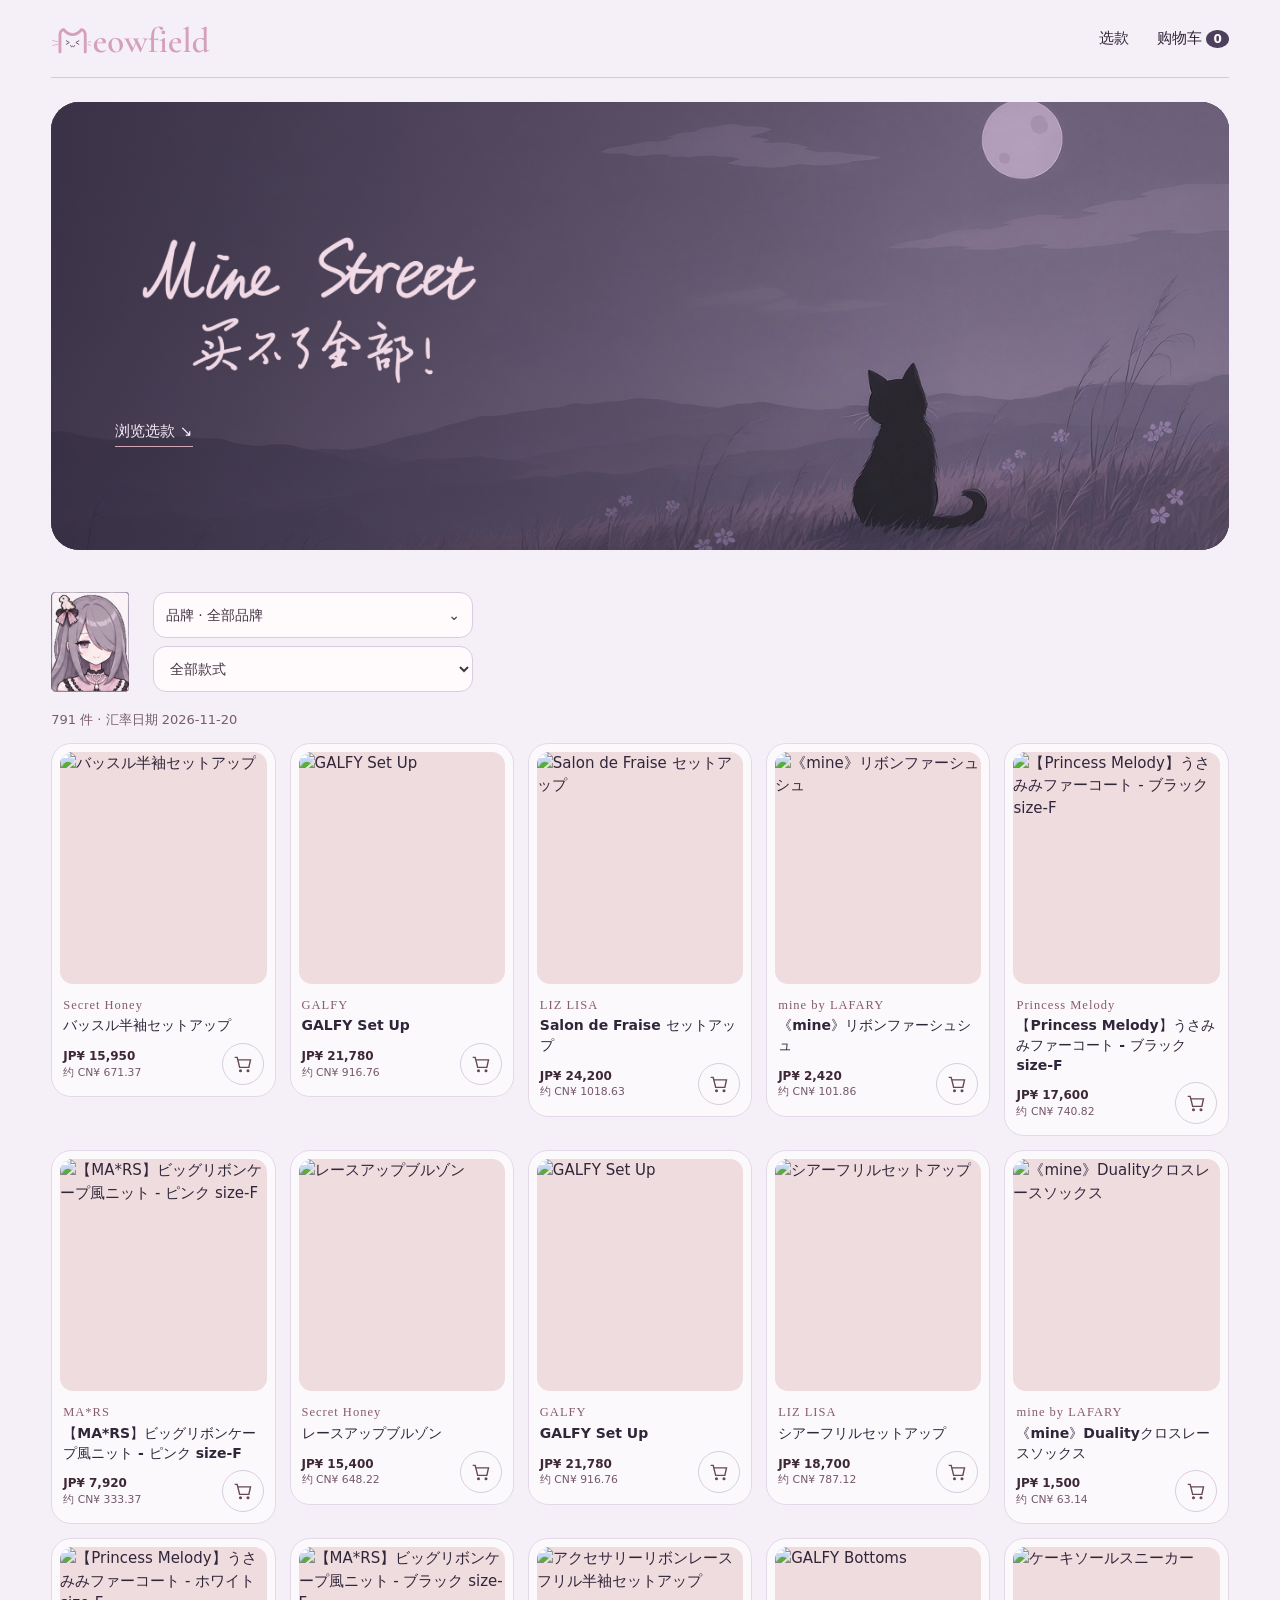
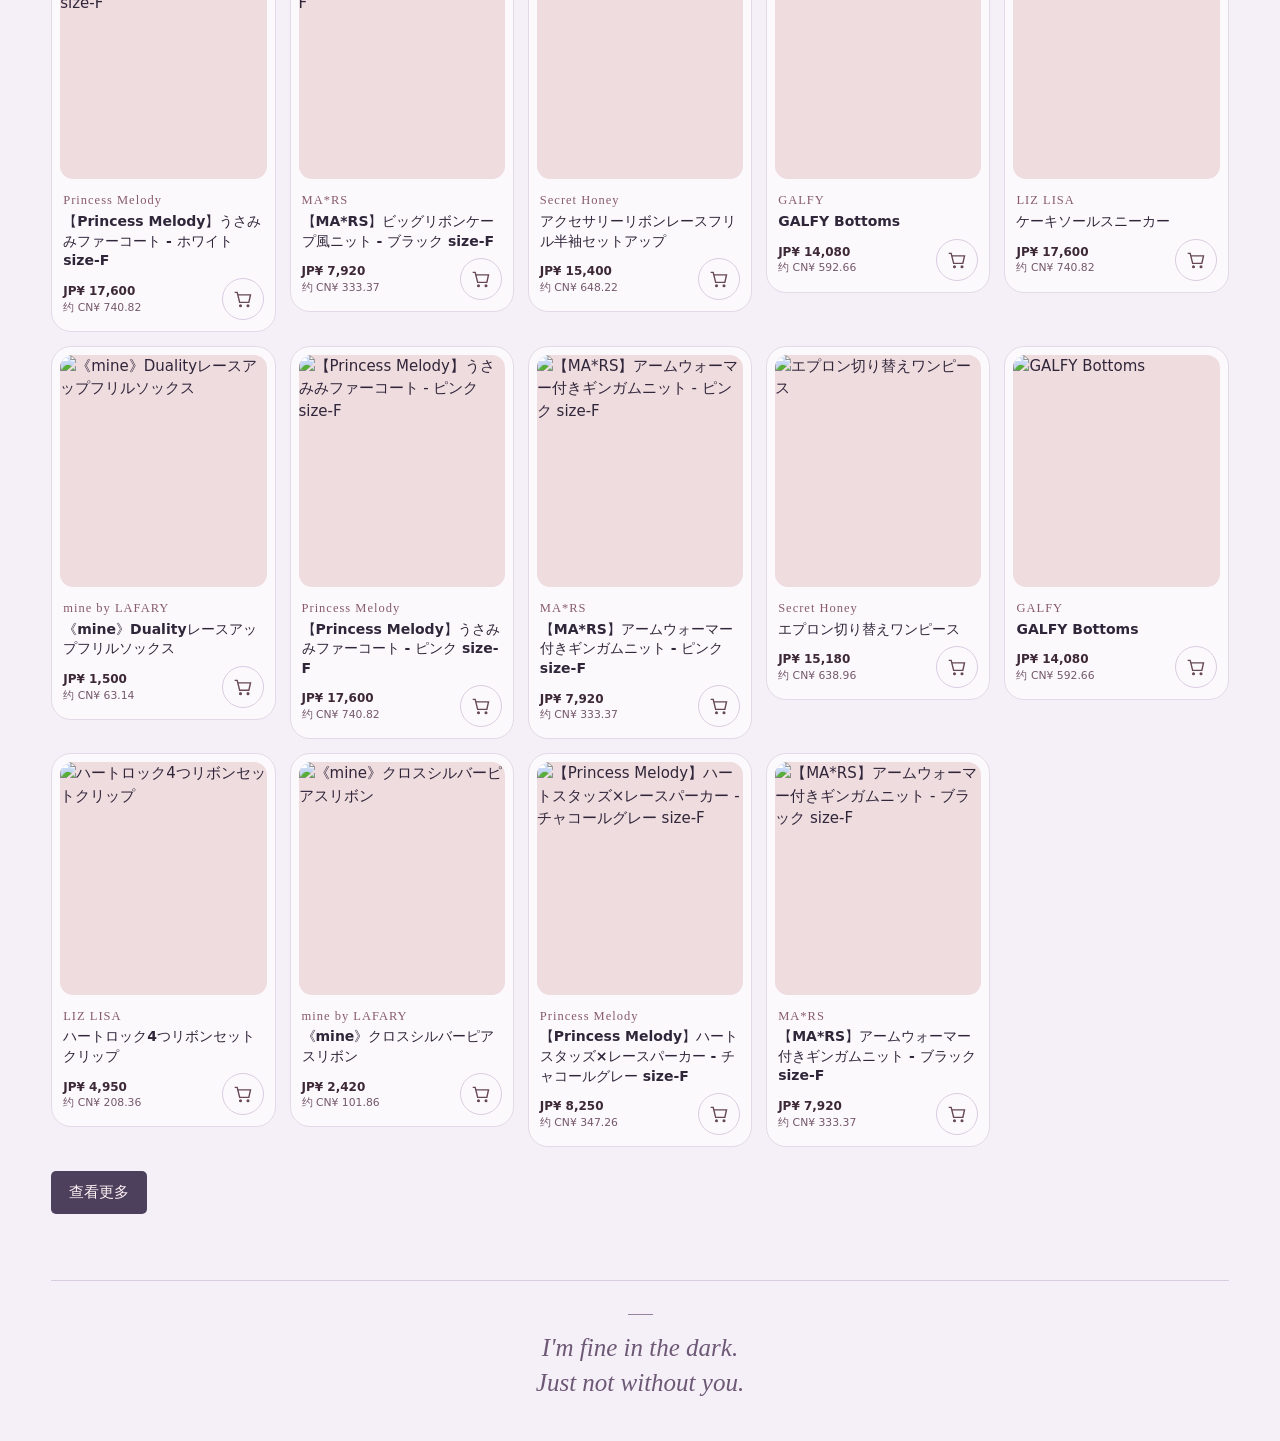
==== commit 47869c87: "Publish Meowfield catalog and portrait rotation" ====
--- a/index.html
+++ b/index.html
@@ -132,19 +132,19 @@
 }
 @media(max-width:680px) {.moon-cover .meadow{object-position:64% 55%;}}
 @media(prefers-reduced-motion:reduce) {.moon-cover .meadow{display:none;}}
-</style>
+</style><link rel="stylesheet" href="./collection.css"><script src="./collection.js"></script>
 <script>
 var _hmt = _hmt || [];
 (function() {
   var hm = document.createElement("script");
   hm.src = "https://hm.baidu.com/hm.js?4091fa0ddd6ff656578e09de231f8ab9";
-  var s = document.getElementsByTagName("script")[0]; 
+  var s = document.getElementsByTagName("script")[0];
   s.parentNode.insertBefore(hm, s);
 })();
 </script>
 <body>
-<header><a class="logo" href="?"><img class="wordmark" src="[data-uri]" alt="Meowfield"></a><nav><a href="?#collection">选款</a><a href="?page=cart">购物车 <b id="count">0</b></a></nav></header>
-<main id="main"></main><footer class="site-footer"><div class="dedication"><span>I&#39;m fine in the dark.</span> <span>Just not without you.</span></div></footer><dialog id="success"><small>DELIVERED</small><h2>提交给mcw啦</h2><form method="dialog"><button class="primary">知道啦</button></form></dialog><div role="status" id="toast"></div><script id="catalog" type="application/json">{"date":"2026-11-20","rate":0.042092,"items":[{"id":"sh-10004158","brand":"Secret Honey","name":"バッスル半袖セットアップ","price":15950,"url":"https://item.rakuten.co.jp/secrethoney/6sa113/","photo":"https://thumbnail.image.rakuten.co.jp/@0_mall/secrethoney/cabinet/2026sss/6sa113-top2.jpg","type":"スーツ・セットアップ"},{"id":"sh-10004038","brand":"Secret Honey","name":"レースアップブルゾン","price":15400,"url":"https://item.rakuten.co.jp/secrethoney/5sl101/","photo":"https://thumbnail.image.rakuten.co.jp/@0_mall/secrethoney/cabinet/2025aw/5sl101-top.jpg","type":"レディースファッション"},{"id":"sh-10004149","brand":"Secret Honey","name":"アクセサリーリボンレースフリル半袖セットアップ","price":15400,"url":"https://item.rakuten.co.jp/secrethoney/6sa516/","photo":"https://thumbnail.image.rakuten.co.jp/@0_mall/secrethoney/cabinet/2026sss/6sa516-top.jpg","type":"スーツ・セットアップ"},{"id":"sh-10004114","brand":"Secret Honey","name":"エプロン切り替えワンピース","price":15180,"url":"https://item.rakuten.co.jp/secrethoney/6st601/?variantId=6st60122","photo":"https://thumbnail.image.rakuten.co.jp/@0_mall/secrethoney/cabinet/2026ss/6st601-top1.jpg","type":"レディースファッション"},{"id":"sh-10004230","brand":"Secret Honey","name":"ナポレオン風セットアップ","price":15950,"url":"https://item.rakuten.co.jp/secrethoney/7sa208/?variantId=7sa20812","photo":"https://thumbnail.image.rakuten.co.jp/@0_mall/secrethoney/cabinet/2026aw/7sa208-top.jpg","type":"スーツ・セットアップ"},{"id":"sh-10004144","brand":"Secret Honey","name":"裾ティアードセットアップ","price":15400,"url":"https://item.rakuten.co.jp/secrethoney/6sa207/","photo":"https://thumbnail.image.rakuten.co.jp/@0_mall/secrethoney/cabinet/2026sss/6sa207-top2.jpg","type":"スーツ・セットアップ"},{"id":"sh-10004157","brand":"Secret Honey","name":"レースセーラー襟半袖セットアップ","price":15400,"url":"https://item.rakuten.co.jp/secrethoney/6sa215/","photo":"https://thumbnail.image.rakuten.co.jp/@0_mall/secrethoney/cabinet/2026sss/6sa215-top.jpg","type":"スーツ・セットアップ"},{"id":"sh-10004062","brand":"Secret Honey","name":"ダッフルモチーフブルゾン","price":19800,"url":"https://item.rakuten.co.jp/secrethoney/6sl501/?variantId=6sl50122","photo":"https://thumbnail.image.rakuten.co.jp/@0_mall/secrethoney/cabinet/2026ss/6sl501-top.jpg","type":"レディースファッション"},{"id":"sh-10003896","brand":"Secret Honey","name":"肩レースアップうさぎプリントTシャツ","price":7590,"url":"https://item.rakuten.co.jp/secrethoney/4sz201/","photo":"https://thumbnail.image.rakuten.co.jp/@0_mall/secrethoney/cabinet/2025ss/4sz201-top3.jpg","type":"トップス"},{"id":"sh-10004172","brand":"Secret Honey","name":"エプロン切り替え半袖ワンピース","price":15180,"url":"https://item.rakuten.co.jp/secrethoney/6st202/?variantId=6st20222","photo":"https://thumbnail.image.rakuten.co.jp/@0_mall/secrethoney/cabinet/2026ss/6st202-top.jpg","type":"レディースファッション"},{"id":"sh-10004163","brand":"Secret Honey","name":"ラッフルネクタイ半袖セットアップ","price":15950,"url":"https://item.rakuten.co.jp/secrethoney/6sa523/","photo":"https://thumbnail.image.rakuten.co.jp/@0_mall/secrethoney/cabinet/2026sss/6sa523-top-2.jpg","type":"スーツ・セットアップ"},{"id":"sh-10004101","brand":"Secret Honey","name":"★ティアードベルスリーブセットアップ","price":11165,"url":"https://item.rakuten.co.jp/secrethoney/6sa510/?variantId=6sa51022","photo":"https://thumbnail.image.rakuten.co.jp/@0_mall/secrethoney/cabinet/2026ss/6sa510-top-2.jpg","type":"スーツ・セットアップ"},{"id":"sh-10003972","brand":"Secret Honey","name":"マチ付きスカート","price":10780,"url":"https://item.rakuten.co.jp/secrethoney/5se601/?variantId=6se60132","photo":"https://thumbnail.image.rakuten.co.jp/@0_mall/secrethoney/cabinet/2026sss/6se601-top.jpg","type":"ボトムス"},{"id":"sh-10004209","brand":"Secret Honey","name":"レースアップうさみみシアーブルゾン","price":10780,"url":"https://item.rakuten.co.jp/secrethoney/7sl201/","photo":"https://thumbnail.image.rakuten.co.jp/@0_mall/secrethoney/cabinet/2026sss/7sl201-top.jpg","type":"トップス"},{"id":"sh-10004046","brand":"Secret Honey","name":"★取り外しフード付ビットコート","price":16170,"url":"https://item.rakuten.co.jp/secrethoney/5sl504/","photo":"https://thumbnail.image.rakuten.co.jp/@0_mall/secrethoney/cabinet/2025aw/5sl504-top3.jpg","type":"レディースファッション"},{"id":"sh-10003894","brand":"Secret Honey","name":"★サイドレースアップスカパン","price":7546,"url":"https://item.rakuten.co.jp/secrethoney/4se503/?variantId=4se50312","photo":"https://thumbnail.image.rakuten.co.jp/@0_mall/secrethoney/cabinet/2025ss/4se503-top3.jpg","type":"ボトムス"},{"id":"sh-10003936","brand":"Secret Honey","name":"袖レース＆ボレロ風半袖セットアップ","price":14960,"url":"https://item.rakuten.co.jp/secrethoney/4sa517/?variantId=4sa51712","photo":"https://thumbnail.image.rakuten.co.jp/@0_mall/secrethoney/cabinet/2026sss/4sa517-top.jpg","type":"スーツ・セットアップ"},{"id":"sh-10004238","brand":"Secret Honey","name":"ピンタックヨークスタンドカラーセットアップ","price":15400,"url":"https://item.rakuten.co.jp/secrethoney/7sa508/","photo":"https://thumbnail.image.rakuten.co.jp/@0_mall/secrethoney/cabinet/2026aw/7sa508-top.jpg","type":"スーツ・セットアップ"},{"id":"sh-10003891","brand":"Secret Honey","name":"★バッスルスプリングコート","price":13090,"url":"https://item.rakuten.co.jp/secrethoney/4sl501/?variantId=4sl50112","photo":"https://thumbnail.image.rakuten.co.jp/@0_mall/secrethoney/cabinet/2025ss/4sl501-top.jpg","type":"レディースファッション"},{"id":"sh-10004027","brand":"Secret Honey","name":"★ローズ柄ショートボレロ","price":3795,"url":"https://item.rakuten.co.jp/secrethoney/5sz502/?variantId=5sz50220","photo":"https://thumbnail.image.rakuten.co.jp/@0_mall/secrethoney/cabinet/2025aw/5sz502-top.jpg","type":"トップス"},{"id":"sh-10004264","brand":"Secret Honey","name":"レースダブルフリルセットアップ","price":15950,"url":"https://item.rakuten.co.jp/secrethoney/7sa512/?variantId=7sa51222","photo":"https://thumbnail.image.rakuten.co.jp/@0_mall/secrethoney/cabinet/2026aw/7sa512-top.jpg","type":"スーツ・セットアップ"},{"id":"sh-10003954","brand":"Secret Honey","name":"裾フリルレースヨークセットアップ","price":14300,"url":"https://item.rakuten.co.jp/secrethoney/5sa501/?variantId=5sa50112","photo":"https://thumbnail.image.rakuten.co.jp/@0_mall/secrethoney/cabinet/2026sss/5sa501-top.jpg","type":"スーツ・セットアップ"},{"id":"sh-10003970","brand":"Secret Honey","name":"うさ耳スカパン","price":10780,"url":"https://item.rakuten.co.jp/secrethoney/5se502/","photo":"https://thumbnail.image.rakuten.co.jp/@0_mall/secrethoney/cabinet/2025aw/5se502-top.jpg","type":"ボトムス"},{"id":"sh-10004170","brand":"Secret Honey","name":"★後ろレースアップセーラーセットアップ","price":12320,"url":"https://item.rakuten.co.jp/secrethoney/6sa517/","photo":"https://thumbnail.image.rakuten.co.jp/@0_mall/secrethoney/cabinet/2026ss/6sa517-top-2.jpg","type":"スーツ・セットアップ"},{"id":"sh-10004204","brand":"Secret Honey","name":"ベルト付きヨーク切り替えワンピース","price":17050,"url":"https://item.rakuten.co.jp/secrethoney/7st502/","photo":"https://thumbnail.image.rakuten.co.jp/@0_mall/secrethoney/cabinet/2026sss/7st502-top2.jpg","type":"レディースファッション"},{"id":"sh-10003903","brand":"Secret Honey","name":"★サイドレースアップチュールスカート","price":3234,"url":"https://item.rakuten.co.jp/secrethoney/4se501/?variantId=4se50122","photo":"https://thumbnail.image.rakuten.co.jp/@0_mall/secrethoney/cabinet/2025ss/4se501-top.jpg","type":"ボトムス"},{"id":"sh-10004134","brand":"Secret Honey","name":"★ヨークピンタックブラウス","price":4895,"url":"https://item.rakuten.co.jp/secrethoney/6ss102/","photo":"https://thumbnail.image.rakuten.co.jp/@0_mall/secrethoney/cabinet/2026ss/6ss102-top.jpg","type":"トップス"},{"id":"sh-10003941","brand":"Secret Honey","name":"半袖レースピンタックフリルヨーク切替セットアップ","price":14960,"url":"https://item.rakuten.co.jp/secrethoney/4sa214/?variantId=4sa21432","photo":"https://thumbnail.image.rakuten.co.jp/@0_mall/secrethoney/cabinet/2026sss/4sa214-top.jpg","type":"スーツ・セットアップ"},{"id":"sh-10003957","brand":"Secret Honey","name":"スタンドカラーダブルフリルブラウス","price":9790,"url":"https://item.rakuten.co.jp/secrethoney/5ss102/","photo":"https://thumbnail.image.rakuten.co.jp/@0_mall/secrethoney/cabinet/2025aw/5ss102-top.jpg","type":"トップス"},{"id":"sh-10004050","brand":"Secret Honey","name":"★ヨークフリルブルゾン","price":11550,"url":"https://item.rakuten.co.jp/secrethoney/5sl601/","photo":"https://thumbnail.image.rakuten.co.jp/@0_mall/secrethoney/cabinet/2025aw/5sl601-top3.jpg","type":"レディースファッション"},{"id":"sh-10003931","brand":"Secret Honey","name":"★チェーンアクセギャザースカート","price":4895,"url":"https://item.rakuten.co.jp/secrethoney/4se101/?variantId=4se10112","photo":"https://thumbnail.image.rakuten.co.jp/@0_mall/secrethoney/cabinet/2025ss/4se101-top.jpg","type":"ボトムス"},{"id":"sh-10004088","brand":"Secret Honey","name":"★はしごレースセーラーブラウス","price":7546,"url":"https://item.rakuten.co.jp/secrethoney/6ss505/?variantId=6ss50512","photo":"https://thumbnail.image.rakuten.co.jp/@0_mall/secrethoney/cabinet/2026ss/6ss505-top.jpg","type":"トップス"},{"id":"sh-10003997","brand":"Secret Honey","name":"★袖スリットレースヨークブラウス","price":9790,"url":"https://item.rakuten.co.jp/secrethoney/5ss502/","photo":"https://thumbnail.image.rakuten.co.jp/@0_mall/secrethoney/cabinet/2025aw/5ss502-top.jpg","type":"トップス"},{"id":"sh-10004231","brand":"Secret Honey","name":"長袖ベルト付き切替えワンピース","price":17600,"url":"https://item.rakuten.co.jp/secrethoney/7st512/","photo":"https://thumbnail.image.rakuten.co.jp/@0_mall/secrethoney/cabinet/2026aw/7st512-top.jpg","type":"レディースファッション"},{"id":"sh-10004098","brand":"Secret Honey","name":"★ヨークフリル肩レース切り替えブラウス","price":7546,"url":"https://item.rakuten.co.jp/secrethoney/6ss504/?variantId=6ss50432","photo":"https://thumbnail.image.rakuten.co.jp/@0_mall/secrethoney/cabinet/2026ss/6ss504-saletop.jpg","type":"トップス"},{"id":"sh-10003940","brand":"Secret Honey","name":"アクセサリーリボン半袖レースフリルワンピース","price":14300,"url":"https://item.rakuten.co.jp/secrethoney/4st511/?variantId=4st51132","photo":"https://thumbnail.image.rakuten.co.jp/@0_mall/secrethoney/cabinet/2025ss/4st511-top.jpg","type":"レディースファッション"},{"id":"sh-10003938","brand":"Secret Honey","name":"レース袖ラッフル半袖セットアップ","price":15400,"url":"https://item.rakuten.co.jp/secrethoney/4sa515/?variantId=4sa51522","photo":"https://thumbnail.image.rakuten.co.jp/@0_mall/secrethoney/cabinet/2026sss/4sa515-top.jpg","type":"スーツ・セットアップ"},{"id":"sh-10004091","brand":"Secret Honey","name":"うさ耳スカパン","price":12100,"url":"https://item.rakuten.co.jp/secrethoney/6se502/?variantId=6se50212","photo":"https://thumbnail.image.rakuten.co.jp/@0_mall/secrethoney/cabinet/2026ss/6se502-top.jpg","type":"ボトムス"},{"id":"sh-10004208","brand":"Secret Honey","name":"クロミ コラボスカパン","price":13200,"url":"https://item.rakuten.co.jp/secrethoney/7se502/?variantId=7se50212","photo":"https://thumbnail.image.rakuten.co.jp/@0_mall/secrethoney/cabinet/sanrio/7se502-top.jpg","type":"スーツ・セットアップ"},{"id":"sh-10004057","brand":"Secret Honey","name":"★スクエアヨークスタンドカラーセットアップ","price":10472,"url":"https://item.rakuten.co.jp/secrethoney/5sa513/?variantId=5sa51322","photo":"https://thumbnail.image.rakuten.co.jp/@0_mall/secrethoney/cabinet/2025aw/5sa513-top3.jpg","type":"スーツ・セットアップ"},{"id":"sh-10004118","brand":"Secret Honey","name":"★フロントフリル姫袖カットソー","price":5390,"url":"https://item.rakuten.co.jp/secrethoney/6sz102/","photo":"https://thumbnail.image.rakuten.co.jp/@0_mall/secrethoney/cabinet/2026ss/6sz102-top.jpg","type":"トップス"},{"id":"sh-10004030","brand":"Secret Honey","name":"★ダブルハートボタンゴールドピコレーススカパン","price":5390,"url":"https://item.rakuten.co.jp/secrethoney/5se511/","photo":"https://thumbnail.image.rakuten.co.jp/@0_mall/secrethoney/cabinet/2025aw/5se511-top.jpg","type":"ボトムス"},{"id":"sh-10004068","brand":"Secret Honey","name":"★レースケープセットアップ","price":11550,"url":"https://item.rakuten.co.jp/secrethoney/6sa502/","photo":"https://thumbnail.image.rakuten.co.jp/@0_mall/secrethoney/cabinet/2026ss/6sa502-top-2.jpg","type":"スーツ・セットアップ"},{"id":"sh-10003955","brand":"Secret Honey","name":"レースアップうさ耳半袖ブラウス","price":9790,"url":"https://item.rakuten.co.jp/secrethoney/4ss513/?variantId=4ss51312","photo":"https://thumbnail.image.rakuten.co.jp/@0_mall/secrethoney/cabinet/2025ss/4ss513-top.jpg","type":"トップス"},{"id":"sh-10003801","brand":"Secret Honey","name":"★コルセット付きバックリボンジャンドレ","price":5280,"url":"https://item.rakuten.co.jp/secrethoney/3st503/?variantId=3st50312","photo":"https://thumbnail.image.rakuten.co.jp/@0_mall/secrethoney/cabinet/2024aw/3st503-top.jpg","type":"ボトムス"},{"id":"gf-98152","brand":"GALFY","name":"GALFY Set Up","type":"Set Up","url":"https://shop.gekirock.com/products/detail.php?product_id=98152","photo":"https://shop.gekirock.com/upload/save_image/13578d642d025c85096b35e24843ae85a2127eba.jpg","price":21780},{"id":"gf-98153","brand":"GALFY","name":"GALFY Set Up","type":"Set Up","url":"https://shop.gekirock.com/products/detail.php?product_id=98153","photo":"https://shop.gekirock.com/upload/save_image/844c68cc635c40c29a398579453004b2c0cc75f3.jpg","price":21780},{"id":"gf-98160","brand":"GALFY","name":"GALFY Bottoms","type":"Bottoms","url":"https://shop.gekirock.com/products/detail.php?product_id=98160","photo":"https://shop.gekirock.com/upload/save_image/4c83ea17a3a99912bbdda25a8dffc0dbf80e899e.jpg","price":14080},{"id":"gf-98161","brand":"GALFY","name":"GALFY Bottoms","type":"Bottoms","url":"https://shop.gekirock.com/products/detail.php?product_id=98161","photo":"https://shop.gekirock.com/upload/save_image/9bd89c812605b5e69cd1f6dcfbddef72aa113baf.jpg","price":14080},{"id":"gf-98162","brand":"GALFY","name":"GALFY Bottoms","type":"Bottoms","url":"https://shop.gekirock.com/products/detail.php?product_id=98162","photo":"https://shop.gekirock.com/upload/save_image/8618681ba292f11e264f7b1d7f7cd27d176272cd.jpg","price":14080},{"id":"gf-98177","brand":"GALFY","name":"GALFY Zip Hoodie","type":"Zip Hoodie","url":"https://shop.gekirock.com/products/detail.php?product_id=98177","photo":"https://shop.gekirock.com/upload/save_image/d12c0cbc608105eba64f88b4302d09d33dffc249.jpg","price":14080},{"id":"gf-98178","brand":"GALFY","name":"GALFY Zip Hoodie","type":"Zip Hoodie","url":"https://shop.gekirock.com/products/detail.php?product_id=98178","photo":"https://shop.gekirock.com/upload/save_image/bfdd5fffebb5fa3c4e138b4cf3ce600f765a96ef.jpg","price":14080},{"id":"gf-98187","brand":"GALFY","name":"GALFY Zip Hoodie","type":"Zip Hoodie","url":"https://shop.gekirock.com/products/detail.php?product_id=98187","photo":"https://shop.gekirock.com/upload/save_image/f3f26e2e5fa5f41328c90faab2088e358d705742.jpg","price":14080},{"id":"gf-98189","brand":"GALFY","name":"GALFY Bottoms","type":"Bottoms","url":"https://shop.gekirock.com/products/detail.php?product_id=98189","photo":"https://shop.gekirock.com/upload/save_image/0e44320b6269e670f315a2be4ae447b88ab9a40b.jpg","price":12980},{"id":"gf-99388","brand":"GALFY","name":"ガチャピン・ムック×GALFY Jacket","type":"Jacket","url":"https://shop.gekirock.com/products/detail.php?product_id=99388","photo":"https://shop.gekirock.com/upload/save_image/cac3e0150ef7585acdb31d3712a7f790dd53427e.jpg","price":23100},{"id":"gf-99387","brand":"GALFY","name":"ガチャピン・ムック×GALFY Jacket","type":"Jacket","url":"https://shop.gekirock.com/products/detail.php?product_id=99387","photo":"https://shop.gekirock.com/upload/save_image/1cac40a4d00ac50a4722297cf556b82228a01e29.jpg","price":23100},{"id":"gf-99390","brand":"GALFY","name":"ガチャピン・ムック×GALFY Jacket","type":"Jacket","url":"https://shop.gekirock.com/products/detail.php?product_id=99390","photo":"https://shop.gekirock.com/upload/save_image/e720dc0739214da16116599b5102e223e95350ce.jpg","price":23100},{"id":"gf-99389","brand":"GALFY","name":"ガチャピン・ムック×GALFY Jacket","type":"Jacket","url":"https://shop.gekirock.com/products/detail.php?product_id=99389","photo":"https://shop.gekirock.com/upload/save_image/804631dd710728a9e306a29323ca1faf2fd724ac.jpg","price":23100},{"id":"gf-99376","brand":"GALFY","name":"ガチャピン・ムック×GALFY Set Up","type":"Set Up","url":"https://shop.gekirock.com/products/detail.php?product_id=99376","photo":"https://shop.gekirock.com/upload/save_image/8ab53a716f95fbae2af249ab62975827079324b1.jpg","price":21780},{"id":"gf-99375","brand":"GALFY","name":"ガチャピン・ムック×GALFY Set Up","type":"Set Up","url":"https://shop.gekirock.com/products/detail.php?product_id=99375","photo":"https://shop.gekirock.com/upload/save_image/1bdd93fc24fb724a935feb89ccf804f3f8bc3a7a.jpg","price":21780},{"id":"gf-99378","brand":"GALFY","name":"ガチャピン・ムック×GALFY Set Up","type":"Set Up","url":"https://shop.gekirock.com/products/detail.php?product_id=99378","photo":"https://shop.gekirock.com/upload/save_image/7c28760ee55a6fad715f1b40d1209644ef5783c7.jpg","price":21780},{"id":"gf-99383","brand":"GALFY","name":"ガチャピン・ムック×GALFY Zip Hoodie","type":"Zip Hoodie","url":"https://shop.gekirock.com/products/detail.php?product_id=99383","photo":"https://shop.gekirock.com/upload/save_image/34c807c86d467222a2adfea4e46e92364fa76550.jpg","price":16280},{"id":"gf-99384","brand":"GALFY","name":"ガチャピン・ムック×GALFY Zip Hoodie","type":"Zip Hoodie","url":"https://shop.gekirock.com/products/detail.php?product_id=99384","photo":"https://shop.gekirock.com/upload/save_image/cdc1d595f25cf6311fcb29b1b2290060ccc951f3.jpg","price":16280},{"id":"gf-99386","brand":"GALFY","name":"ガチャピン・ムック×GALFY Zip Hoodie","type":"Zip Hoodie","url":"https://shop.gekirock.com/products/detail.php?product_id=99386","photo":"https://shop.gekirock.com/upload/save_image/91ad302410e2f2308bb2004ab57bbef9e85f2680.jpg","price":16280},{"id":"gf-99385","brand":"GALFY","name":"ガチャピン・ムック×GALFY Zip Hoodie","type":"Zip Hoodie","url":"https://shop.gekirock.com/products/detail.php?product_id=99385","photo":"https://shop.gekirock.com/upload/save_image/8e8a9558977887b667dd1c288534a9b91a822bec.jpg","price":16280},{"id":"gf-99381","brand":"GALFY","name":"ガチャピン・ムック×GALFY Sweatshirt","type":"Sweatshirt","url":"https://shop.gekirock.com/products/detail.php?product_id=99381","photo":"https://shop.gekirock.com/upload/save_image/4a6942ada41dc1bbe2f1354968f8e2fb3f442f16.jpg","price":14080},{"id":"gf-99379","brand":"GALFY","name":"ガチャピン・ムック×GALFY Sweatshirt","type":"Sweatshirt","url":"https://shop.gekirock.com/products/detail.php?product_id=99379","photo":"https://shop.gekirock.com/upload/save_image/a6b46ffd108532af1f394d6d04699f89077e138c.jpg","price":14080},{"id":"gf-99380","brand":"GALFY","name":"ガチャピン・ムック×GALFY Sweatshirt","type":"Sweatshirt","url":"https://shop.gekirock.com/products/detail.php?product_id=99380","photo":"https://shop.gekirock.com/upload/save_image/a8b1b01cfb91be71b4554b30020d00d42b06d6ca.jpg","price":14080},{"id":"gf-99370","brand":"GALFY","name":"ガチャピン・ムック×GALFY L/S T-Shirt","type":"L/S T-Shirt","url":"https://shop.gekirock.com/products/detail.php?product_id=99370","photo":"https://shop.gekirock.com/upload/save_image/991528c8a487e21c77f573daa1654bd4d80a076a.jpg","price":10780},{"id":"gf-99369","brand":"GALFY","name":"ガチャピン・ムック×GALFY L/S T-Shirt","type":"L/S T-Shirt","url":"https://shop.gekirock.com/products/detail.php?product_id=99369","photo":"https://shop.gekirock.com/upload/save_image/587204150da060c335b47a52416739624834a355.jpg","price":10780},{"id":"gf-99372","brand":"GALFY","name":"ガチャピン・ムック×GALFY L/S T-Shirt","type":"L/S T-Shirt","url":"https://shop.gekirock.com/products/detail.php?product_id=99372","photo":"https://shop.gekirock.com/upload/save_image/36d5e6e4e632b956c6d74415db3f6eddd3270b32.jpg","price":10780},{"id":"gf-99371","brand":"GALFY","name":"ガチャピン・ムック×GALFY L/S T-Shirt","type":"L/S T-Shirt","url":"https://shop.gekirock.com/products/detail.php?product_id=99371","photo":"https://shop.gekirock.com/upload/save_image/700b0c885cd1bed48a0a3147ce74947048a1cc5a.jpg","price":10780},{"id":"gf-99374","brand":"GALFY","name":"ガチャピン・ムック×GALFY L/S T-Shirt","type":"L/S T-Shirt","url":"https://shop.gekirock.com/products/detail.php?product_id=99374","photo":"https://shop.gekirock.com/upload/save_image/b95c98204579a7d7032eaf2ec6ff04717249514e.jpg","price":10780},{"id":"gf-99373","brand":"GALFY","name":"ガチャピン・ムック×GALFY L/S T-Shirt","type":"L/S T-Shirt","url":"https://shop.gekirock.com/products/detail.php?product_id=99373","photo":"https://shop.gekirock.com/upload/save_image/065ff44039585b24ff59038f557e904ddb8609fd.jpg","price":10780},{"id":"gf-99382","brand":"GALFY","name":"ガチャピン・ムック×GALFY Sweatshirt","type":"Sweatshirt","url":"https://shop.gekirock.com/products/detail.php?product_id=99382","photo":"https://shop.gekirock.com/upload/save_image/d9a58c481cd9daa64ff3a6931962b04e36d262e2.jpg","price":14080},{"id":"gf-98165","brand":"GALFY","name":"GALFY Zip Hoodie","type":"Zip Hoodie","url":"https://shop.gekirock.com/products/detail.php?product_id=98165","photo":"https://shop.gekirock.com/upload/save_image/cc911c83d0dc064db2debaa00685e92f7eca4dae.jpg","price":18480},{"id":"gf-98166","brand":"GALFY","name":"GALFY Zip Hoodie","type":"Zip Hoodie","url":"https://shop.gekirock.com/products/detail.php?product_id=98166","photo":"https://shop.gekirock.com/upload/save_image/a2ef3b5f83fc3d44ea09fa6679aaff89ead2e8d0.jpg","price":18480},{"id":"gf-98115","brand":"GALFY","name":"GALFY Zip Hoodie","type":"Zip Hoodie","url":"https://shop.gekirock.com/products/detail.php?product_id=98115","photo":"https://shop.gekirock.com/upload/save_image/3dba9be423b76e9d4928028ccc9c2bb3f20c26c3.jpg","price":27500},{"id":"gf-98114","brand":"GALFY","name":"GALFY Zip Hoodie","type":"Zip Hoodie","url":"https://shop.gekirock.com/products/detail.php?product_id=98114","photo":"https://shop.gekirock.com/upload/save_image/52e48d65eb2e87c3fca9cc6973e7a42f0693d7e1.jpg","price":27500},{"id":"gf-98185","brand":"GALFY","name":"GALFY Set Up","type":"Set Up","url":"https://shop.gekirock.com/products/detail.php?product_id=98185","photo":"https://shop.gekirock.com/upload/save_image/c9588feb62f8a6c24c2804f35b2a55aeca342c6f.jpg","price":19800},{"id":"gf-98184","brand":"GALFY","name":"GALFY Set Up","type":"Set Up","url":"https://shop.gekirock.com/products/detail.php?product_id=98184","photo":"https://shop.gekirock.com/upload/save_image/d748771b6817d680c92fa24c31ca7a63a11c7aa8.jpg","price":19800},{"id":"gf-98156","brand":"GALFY","name":"GALFY L/S T-Shirt","type":"L/S T-Shirt","url":"https://shop.gekirock.com/products/detail.php?product_id=98156","photo":"https://shop.gekirock.com/upload/save_image/48e6ea2508508537456358aec7aed5b0b7fd3694.jpg","price":14080},{"id":"gf-98158","brand":"GALFY","name":"GALFY Zip Hoodie","type":"Zip Hoodie","url":"https://shop.gekirock.com/products/detail.php?product_id=98158","photo":"https://shop.gekirock.com/upload/save_image/2d879266abf48a55172950794fbe4d80a3747ab9.jpg","price":17380},{"id":"gf-98147","brand":"GALFY","name":"GALFY Bottoms","type":"Bottoms","url":"https://shop.gekirock.com/products/detail.php?product_id=98147","photo":"https://shop.gekirock.com/upload/save_image/ef742585a4819792c886972bb4424dd36f113c35.jpg","price":14080},{"id":"gf-98144","brand":"GALFY","name":"GALFY Zip Hoodie","type":"Zip Hoodie","url":"https://shop.gekirock.com/products/detail.php?product_id=98144","photo":"https://shop.gekirock.com/upload/save_image/b1183b95a03f0d98840cc2ee9870922dd6d9f9a9.jpg","price":17380},{"id":"gf-98148","brand":"GALFY","name":"GALFY Bottoms","type":"Bottoms","url":"https://shop.gekirock.com/products/detail.php?product_id=98148","photo":"https://shop.gekirock.com/upload/save_image/1de9c23a3517e01a8f59ac3b0f60c25b6c363206.jpg","price":14080},{"id":"gf-98145","brand":"GALFY","name":"GALFY Zip Hoodie","type":"Zip Hoodie","url":"https://shop.gekirock.com/products/detail.php?product_id=98145","photo":"https://shop.gekirock.com/upload/save_image/2be518bde1537f6f3d5f6406c0a2357044dcdcfd.jpg","price":17380},{"id":"gf-98146","brand":"GALFY","name":"GALFY Bottoms","type":"Bottoms","url":"https://shop.gekirock.com/products/detail.php?product_id=98146","photo":"https://shop.gekirock.com/upload/save_image/44404126aacadda2e8d5947282d6ed25409cadb0.jpg","price":14080},{"id":"gf-98150","brand":"GALFY","name":"GALFY Zip Hoodie","type":"Zip Hoodie","url":"https://shop.gekirock.com/products/detail.php?product_id=98150","photo":"https://shop.gekirock.com/upload/save_image/da2b5f45aa38ba5f41403c7261541042daaa61c6.jpg","price":19800},{"id":"gf-98120","brand":"GALFY","name":"GALFY Set Up","type":"Set Up","url":"https://shop.gekirock.com/products/detail.php?product_id=98120","photo":"https://shop.gekirock.com/upload/save_image/1c22170b96089ea69cf98e45ded49d4c7e8223bb.jpg","price":21780},{"id":"gf-98164","brand":"GALFY","name":"GALFY Jacket","type":"Jacket","url":"https://shop.gekirock.com/products/detail.php?product_id=98164","photo":"https://shop.gekirock.com/upload/save_image/d419b291beade57d536b1167121d57061ee16147.jpg","price":25300},{"id":"gf-98163","brand":"GALFY","name":"GALFY Jacket","type":"Jacket","url":"https://shop.gekirock.com/products/detail.php?product_id=98163","photo":"https://shop.gekirock.com/upload/save_image/0d0b736a122bdf5e2a6d9049d7904168ba274064.jpg","price":25300},{"id":"gf-98154","brand":"GALFY","name":"GALFY Jacket","type":"Jacket","url":"https://shop.gekirock.com/products/detail.php?product_id=98154","photo":"https://shop.gekirock.com/upload/save_image/eef2dd424e62a583ae9992d47d35aec8e05053e8.jpg","price":19580},{"id":"gf-98116","brand":"GALFY","name":"GALFY Jacket","type":"Jacket","url":"https://shop.gekirock.com/products/detail.php?product_id=98116","photo":"https://shop.gekirock.com/upload/save_image/4a74b9accec692c9aca698190948302402b3cf53.jpg","price":19580},{"id":"gf-98117","brand":"GALFY","name":"GALFY Jacket","type":"Jacket","url":"https://shop.gekirock.com/products/detail.php?product_id=98117","photo":"https://shop.gekirock.com/upload/save_image/11f09ed6194974a9e56426520b331457e6824f74.jpg","price":19580},{"id":"gf-98118","brand":"GALFY","name":"GALFY Jacket","type":"Jacket","url":"https://shop.gekirock.com/products/detail.php?product_id=98118","photo":"https://shop.gekirock.com/upload/save_image/dd093936fd6205d6df5430210bc9e2041d1dd419.jpg","price":19580},{"id":"gf-98135","brand":"GALFY","name":"GALFY L/S T-Shirt","type":"L/S T-Shirt","url":"https://shop.gekirock.com/products/detail.php?product_id=98135","photo":"https://shop.gekirock.com/upload/save_image/8973a4a145044dc29072adbaddf27ad5c80977b0.jpg","price":12980},{"id":"gf-98133","brand":"GALFY","name":"GALFY L/S T-Shirt","type":"L/S T-Shirt","url":"https://shop.gekirock.com/products/detail.php?product_id=98133","photo":"https://shop.gekirock.com/upload/save_image/b3f85658869bf69353ae05dba0feddeb2c5f90aa.jpg","price":12980},{"id":"gf-96042","brand":"GALFY","name":"GALFY Jacket","type":"Jacket","url":"https://shop.gekirock.com/products/detail.php?product_id=96042","photo":"https://shop.gekirock.com/upload/save_image/ed348de6b221a4ae164c557dae0788f2fe3299c5.jpg","price":19580},{"id":"gf-96043","brand":"GALFY","name":"GALFY Jacket","type":"Jacket","url":"https://shop.gekirock.com/products/detail.php?product_id=96043","photo":"https://shop.gekirock.com/upload/save_image/b6160b28ac2ffc05a972ac164d163d4a02d3622f.jpg","price":19580},{"id":"gf-98180","brand":"GALFY","name":"GALFY Set Up","type":"Set Up","url":"https://shop.gekirock.com/products/detail.php?product_id=98180","photo":"https://shop.gekirock.com/upload/save_image/05b96668e286d45ea261086f431ba9a20a7f7ff9.jpg","price":18480},{"id":"gf-93567","brand":"GALFY","name":"AVAM×GALFY×GEKIROCK CLOTHING T-Shirt","type":"T-Shirt","url":"https://shop.gekirock.com/products/detail.php?product_id=93567","photo":"https://shop.gekirock.com/upload/save_image/06061716_6a23d75a1d9e8.jpg","price":13200},{"id":"gf-93568","brand":"GALFY","name":"AVAM×GALFY×GEKIROCK CLOTHING T-Shirt","type":"T-Shirt","url":"https://shop.gekirock.com/products/detail.php?product_id=93568","photo":"https://shop.gekirock.com/upload/save_image/06061548_6a23c2c99eb6c.jpg","price":13200},{"id":"gf-93569","brand":"GALFY","name":"AVAM×GALFY×GEKIROCK CLOTHING T-Shirt","type":"T-Shirt","url":"https://shop.gekirock.com/products/detail.php?product_id=93569","photo":"https://shop.gekirock.com/upload/save_image/06061550_6a23c329a0970.jpg","price":9900},{"id":"gf-93570","brand":"GALFY","name":"AVAM×GALFY×GEKIROCK CLOTHING T-Shirt","type":"T-Shirt","url":"https://shop.gekirock.com/products/detail.php?product_id=93570","photo":"https://shop.gekirock.com/upload/save_image/06061715_6a23d72f49bf1.jpg","price":9900},{"id":"gf-93571","brand":"GALFY","name":"AVAM×GALFY×GEKIROCK CLOTHING Cap","type":"Cap","url":"https://shop.gekirock.com/products/detail.php?product_id=93571","photo":"https://shop.gekirock.com/upload/save_image/06061558_6a23c51d127c5.jpg","price":7700},{"id":"gf-98181","brand":"GALFY","name":"GALFY Jacket","type":"Jacket","url":"https://shop.gekirock.com/products/detail.php?product_id=98181","photo":"https://shop.gekirock.com/upload/save_image/3ff50956fd3456d74e2dc5ba6ab6364c27d3aead.jpg","price":25300},{"id":"gf-98183","brand":"GALFY","name":"GALFY Jacket","type":"Jacket","url":"https://shop.gekirock.com/products/detail.php?product_id=98183","photo":"https://shop.gekirock.com/upload/save_image/ee23d0350db5e214be9ab833e2adb7c0d1de15bd.jpg","price":25300},{"id":"gf-98182","brand":"GALFY","name":"GALFY Jacket","type":"Jacket","url":"https://shop.gekirock.com/products/detail.php?product_id=98182","photo":"https://shop.gekirock.com/upload/save_image/85eaa9177a0abb6c6b927673e1fc7a3b1f475823.jpg","price":25300},{"id":"gf-98171","brand":"GALFY","name":"GALFY Cap","type":"Cap","url":"https://shop.gekirock.com/products/detail.php?product_id=98171","photo":"https://shop.gekirock.com/upload/save_image/4283d393a934756214b8ff7167a99f8707c88a8b.jpg","price":6930},{"id":"gf-98172","brand":"GALFY","name":"GALFY Cap","type":"Cap","url":"https://shop.gekirock.com/products/detail.php?product_id=98172","photo":"https://shop.gekirock.com/upload/save_image/f002d3410650d78206e8d0b4e0e8cd0659eed391.jpg","price":6930},{"id":"gf-98170","brand":"GALFY","name":"GALFY Necklace","type":"Necklace","url":"https://shop.gekirock.com/products/detail.php?product_id=98170","photo":"https://shop.gekirock.com/upload/save_image/3bb664e6e309b6af8567a3774bd5b86b629d2b77.jpg","price":7590},{"id":"gf-98169","brand":"GALFY","name":"GALFY Accessory","type":"Accessory","url":"https://shop.gekirock.com/products/detail.php?product_id=98169","photo":"https://shop.gekirock.com/upload/save_image/b99d1d531ed3ba17bff378dc22f670feb49c3695.jpg","price":6490},{"id":"gf-98127","brand":"GALFY","name":"GALFY Zip Hoodie","type":"Zip Hoodie","url":"https://shop.gekirock.com/products/detail.php?product_id=98127","photo":"https://shop.gekirock.com/upload/save_image/e2f5cee93f3e0f69157aa2d908ae26f32e8b3092.jpg","price":17380},{"id":"gf-98123","brand":"GALFY","name":"GALFY Pullover","type":"Pullover","url":"https://shop.gekirock.com/products/detail.php?product_id=98123","photo":"https://shop.gekirock.com/upload/save_image/72d8cfed7437ae4abcd428aa98b9bcba417e533d.jpg","price":14080},{"id":"gf-98121","brand":"GALFY","name":"GALFY Pullover","type":"Pullover","url":"https://shop.gekirock.com/products/detail.php?product_id=98121","photo":"https://shop.gekirock.com/upload/save_image/c7e0cb35fb3e9db3dbfb87c603642aabbec3be81.jpg","price":14080},{"id":"gf-98128","brand":"GALFY","name":"GALFY Zip Hoodie","type":"Zip Hoodie","url":"https://shop.gekirock.com/products/detail.php?product_id=98128","photo":"https://shop.gekirock.com/upload/save_image/3e26d11afc0dd361941741ff2c401e88739f08f7.jpg","price":17380},{"id":"gf-95990","brand":"GALFY","name":"GALFY Zip Hoodie","type":"Zip Hoodie","url":"https://shop.gekirock.com/products/detail.php?product_id=95990","photo":"https://shop.gekirock.com/upload/save_image/99aaf09a1a576d1cd5f6648d2a6832a5f20051f2.jpg","price":21780},{"id":"gf-96011","brand":"GALFY","name":"GALFY Set Up","type":"Set Up","url":"https://shop.gekirock.com/products/detail.php?product_id=96011","photo":"https://shop.gekirock.com/upload/save_image/5fe1f75f357659ca0a39e80167a141addeb55ba0.jpg","price":21780},{"id":"gf-96009","brand":"GALFY","name":"GALFY Set Up","type":"Set Up","url":"https://shop.gekirock.com/products/detail.php?product_id=96009","photo":"https://shop.gekirock.com/upload/save_image/7bf7d012a52c0bfd1fc7aed8212b1d34f980f8df.jpg","price":21780},{"id":"gf-96006","brand":"GALFY","name":"GALFY Pullover","type":"Pullover","url":"https://shop.gekirock.com/products/detail.php?product_id=96006","photo":"https://shop.gekirock.com/upload/save_image/e1cd6b1b164b5d01585a8d79c1ec48d034bf3817.jpg","price":16280},{"id":"gf-95984","brand":"GALFY","name":"GALFY Sweatshirt","type":"Sweatshirt","url":"https://shop.gekirock.com/products/detail.php?product_id=95984","photo":"https://shop.gekirock.com/upload/save_image/09031547_6a9917fa51409.jpg","price":15180},{"id":"gf-93094","brand":"GALFY","name":"GALFY Set Up","type":"Set Up","url":"https://shop.gekirock.com/products/detail.php?product_id=93094","photo":"https://shop.gekirock.com/upload/save_image/3f04b45c94a81afd54941134612b0bab6a2e5237.jpg","price":18480},{"id":"gf-93093","brand":"GALFY","name":"GALFY Set Up","type":"Set Up","url":"https://shop.gekirock.com/products/detail.php?product_id=93093","photo":"https://shop.gekirock.com/upload/save_image/6c2640996431ec264a2cf904460c949fc068e3bd.jpg","price":18480},{"id":"gf-96004","brand":"GALFY","name":"GALFY Zip Hoodie","type":"Zip Hoodie","url":"https://shop.gekirock.com/products/detail.php?product_id=96004","photo":"https://shop.gekirock.com/upload/save_image/6d882006c097d7a04e7279d11e8d5c1fc5bd8496.jpg","price":17380},{"id":"gf-95994","brand":"GALFY","name":"GALFY Pullover","type":"Pullover","url":"https://shop.gekirock.com/products/detail.php?product_id=95994","photo":"https://shop.gekirock.com/upload/save_image/2439ec11cf97a61d8f045587873dd4af16293468.jpg","price":16281},{"id":"gf-95996","brand":"GALFY","name":"GALFY Pullover","type":"Pullover","url":"https://shop.gekirock.com/products/detail.php?product_id=95996","photo":"https://shop.gekirock.com/upload/save_image/8463a0f987ef589e1790117b6df223a1305252da.jpg","price":16281},{"id":"gf-95976","brand":"GALFY","name":"GALFY L/S T-Shirt","type":"L/S T-Shirt","url":"https://shop.gekirock.com/products/detail.php?product_id=95976","photo":"https://shop.gekirock.com/upload/save_image/df8795b0b4cefb83199bc9bdeb268d2f5b6c3969.jpg","price":12980},{"id":"gf-95973","brand":"GALFY","name":"GALFY L/S T-Shirt","type":"L/S T-Shirt","url":"https://shop.gekirock.com/products/detail.php?product_id=95973","photo":"https://shop.gekirock.com/upload/save_image/61fa113628e53b3e78ef5d4d3c2460c69240d0ee.jpg","price":12980},{"id":"gf-95974","brand":"GALFY","name":"GALFY L/S T-Shirt","type":"L/S T-Shirt","url":"https://shop.gekirock.com/products/detail.php?product_id=95974","photo":"https://shop.gekirock.com/upload/save_image/679077665ff69b93ed5f271a06930dffdba32ed4.jpg","price":12980},{"id":"gf-95972","brand":"GALFY","name":"GALFY L/S T-Shirt","type":"L/S T-Shirt","url":"https://shop.gekirock.com/products/detail.php?product_id=95972","photo":"https://shop.gekirock.com/upload/save_image/1aae2eb130e29c9657b0ec927545b19ccba8ecfb.jpg","price":12980},{"id":"gf-90639","brand":"GALFY","name":"GALFY L/S T-Shirt","type":"L/S T-Shirt","url":"https://shop.gekirock.com/products/detail.php?product_id=90639","photo":"https://shop.gekirock.com/upload/save_image/12291740_69523e7ca5f08.jpg","price":14080},{"id":"gf-90638","brand":"GALFY","name":"GALFY L/S T-Shirt","type":"L/S T-Shirt","url":"https://shop.gekirock.com/products/detail.php?product_id=90638","photo":"https://shop.gekirock.com/upload/save_image/12291741_69523ea6071b2.jpg","price":14080},{"id":"gf-90678","brand":"GALFY","name":"GALFY L/S T-Shirt","type":"L/S T-Shirt","url":"https://shop.gekirock.com/products/detail.php?product_id=90678","photo":"https://shop.gekirock.com/upload/save_image/12291730_69523c3e0673b.jpg","price":11800},{"id":"gf-90676","brand":"GALFY","name":"GALFY L/S T-Shirt","type":"L/S T-Shirt","url":"https://shop.gekirock.com/products/detail.php?product_id=90676","photo":"https://shop.gekirock.com/upload/save_image/12291731_69523c5c56dd7.jpg","price":11800},{"id":"gf-90652","brand":"GALFY","name":"GALFY L/S T-Shirt","type":"L/S T-Shirt","url":"https://shop.gekirock.com/products/detail.php?product_id=90652","photo":"https://shop.gekirock.com/upload/save_image/12291803_695243ef1ec84.jpg","price":10780},{"id":"gf-96016","brand":"GALFY","name":"GALFY Bottoms","type":"Bottoms","url":"https://shop.gekirock.com/products/detail.php?product_id=96016","photo":"https://shop.gekirock.com/upload/save_image/b9c8ad0e2fac0bc39bf1d6e332afb2b7da4ce28f.jpg","price":12980},{"id":"gf-96013","brand":"GALFY","name":"GALFY Bottoms","type":"Bottoms","url":"https://shop.gekirock.com/products/detail.php?product_id=96013","photo":"https://shop.gekirock.com/upload/save_image/e74cd4ff5286b4a09525712bf9457652c1baf0bc.jpg","price":10780},{"id":"gf-96014","brand":"GALFY","name":"GALFY Bottoms","type":"Bottoms","url":"https://shop.gekirock.com/products/detail.php?product_id=96014","photo":"https://shop.gekirock.com/upload/save_image/0474cfc739506d6aa6e596834563859d28651fe9.jpg","price":10780},{"id":"gf-96015","brand":"GALFY","name":"GALFY Bottoms","type":"Bottoms","url":"https://shop.gekirock.com/products/detail.php?product_id=96015","photo":"https://shop.gekirock.com/upload/save_image/a5b7997eee4f99f787c23ab52fda69ad0245d775.jpg","price":10780},{"id":"gf-90637","brand":"GALFY","name":"GALFY Bottoms","type":"Bottoms","url":"https://shop.gekirock.com/products/detail.php?product_id=90637","photo":"https://shop.gekirock.com/upload/save_image/12291739_69523e33bcbd9.jpg","price":18480},{"id":"gf-90674","brand":"GALFY","name":"GALFY Bottoms","type":"Bottoms","url":"https://shop.gekirock.com/products/detail.php?product_id=90674","photo":"https://shop.gekirock.com/upload/save_image/12291730_69523c1d302f5.jpg","price":14080},{"id":"gf-90675","brand":"GALFY","name":"GALFY Bottoms","type":"Bottoms","url":"https://shop.gekirock.com/products/detail.php?product_id=90675","photo":"https://shop.gekirock.com/upload/save_image/12291729_69523c00bd6ce.jpg","price":14080},{"id":"gf-90670","brand":"GALFY","name":"GALFY Bottoms","type":"Bottoms","url":"https://shop.gekirock.com/products/detail.php?product_id=90670","photo":"https://shop.gekirock.com/upload/save_image/12291735_69523d5d720b7.jpg","price":15180},{"id":"gf-95985","brand":"GALFY","name":"GALFY Jacket","type":"Jacket","url":"https://shop.gekirock.com/products/detail.php?product_id=95985","photo":"https://shop.gekirock.com/upload/save_image/6c16b716e1b2197f628c023812e1af6351e45bdc.jpg","price":18480},{"id":"gf-96012","brand":"GALFY","name":"GALFY Bottoms","type":"Bottoms","url":"https://shop.gekirock.com/products/detail.php?product_id=96012","photo":"https://shop.gekirock.com/upload/save_image/6f975876623f93dc1251ce0c2cbb4c36d21ac368.jpg","price":16280},{"id":"gf-96022","brand":"GALFY","name":"GALFY Necklace","type":"Necklace","url":"https://shop.gekirock.com/products/detail.php?product_id=96022","photo":"https://shop.gekirock.com/upload/save_image/51b65c92a0e7cefed5dffbf142d91610ed0a1a36.jpg","price":4950},{"id":"gf-96023","brand":"GALFY","name":"GALFY Necklace","type":"Necklace","url":"https://shop.gekirock.com/products/detail.php?product_id=96023","photo":"https://shop.gekirock.com/upload/save_image/8f47df185f12d2efc86c08f641980c8079d0412b.jpg","price":4950},{"id":"gf-96024","brand":"GALFY","name":"GALFY Necklace","type":"Necklace","url":"https://shop.gekirock.com/products/detail.php?product_id=96024","photo":"https://shop.gekirock.com/upload/save_image/8348be2dab56e109ed8bed465cb67d64c2efad80.jpg","price":4950},{"id":"gf-96026","brand":"GALFY","name":"GALFY Beanie","type":"Beanie","url":"https://shop.gekirock.com/products/detail.php?product_id=96026","photo":"https://shop.gekirock.com/upload/save_image/b2b1389b1155d5a112f9b777f78fea85851a7525.jpg","price":6490},{"id":"gf-96027","brand":"GALFY","name":"GALFY Beanie","type":"Beanie","url":"https://shop.gekirock.com/products/detail.php?product_id=96027","photo":"https://shop.gekirock.com/upload/save_image/9b76fc5191f4a6e534373365c2e441f797cff540.jpg","price":6490},{"id":"gf-96028","brand":"GALFY","name":"GALFY Beanie","type":"Beanie","url":"https://shop.gekirock.com/products/detail.php?product_id=96028","photo":"https://shop.gekirock.com/upload/save_image/6b446160ee916625b9f75a4bbb5351a26406baa0.jpg","price":6490},{"id":"gf-96030","brand":"GALFY","name":"GALFY Beanie","type":"Beanie","url":"https://shop.gekirock.com/products/detail.php?product_id=96030","photo":"https://shop.gekirock.com/upload/save_image/d12ca8c21eeb66c8bfaf41f37c95dfd863fbe639.jpg","price":6490},{"id":"gf-95969","brand":"GALFY","name":"GALFY Beanie","type":"Beanie","url":"https://shop.gekirock.com/products/detail.php?product_id=95969","photo":"https://shop.gekirock.com/upload/save_image/e1449db79f232ac772e5eece44e87676427a932e.jpg","price":6490},{"id":"gf-95970","brand":"GALFY","name":"GALFY Beanie","type":"Beanie","url":"https://shop.gekirock.com/products/detail.php?product_id=95970","photo":"https://shop.gekirock.com/upload/save_image/978bacb498b3c9b2220f5c0ded8746db12816a9b.jpg","price":6490},{"id":"gf-95960","brand":"GALFY","name":"GALFY Accessory","type":"Accessory","url":"https://shop.gekirock.com/products/detail.php?product_id=95960","photo":"https://shop.gekirock.com/upload/save_image/baf63755948f3b5993da5868c2de24000e4e912e.jpg","price":6490},{"id":"gf-96020","brand":"GALFY","name":"GALFY Accessory","type":"Accessory","url":"https://shop.gekirock.com/products/detail.php?product_id=96020","photo":"https://shop.gekirock.com/upload/save_image/35d0340423a5943bb2cb30815c2bf9b2c45d0679.jpg","price":7590},{"id":"gf-96021","brand":"GALFY","name":"GALFY Accessory","type":"Accessory","url":"https://shop.gekirock.com/products/detail.php?product_id=96021","photo":"https://shop.gekirock.com/upload/save_image/4aa1161d9cd6f882e0c6682c05178e10ac74aa1c.jpg","price":7590},{"id":"gf-96019","brand":"GALFY","name":"GALFY Accessory","type":"Accessory","url":"https://shop.gekirock.com/products/detail.php?product_id=96019","photo":"https://shop.gekirock.com/upload/save_image/00042314e4bcac8d8143728f9b92b9c78dc09c1e.jpg","price":6490},{"id":"gf-95966","brand":"GALFY","name":"GALFY Bottoms","type":"Bottoms","url":"https://shop.gekirock.com/products/detail.php?product_id=95966","photo":"https://shop.gekirock.com/upload/save_image/a1305333421b61340593865d538a3db43bb606b3.jpg","price":12980},{"id":"gf-95968","brand":"GALFY","name":"GALFY Bottoms","type":"Bottoms","url":"https://shop.gekirock.com/products/detail.php?product_id=95968","photo":"https://shop.gekirock.com/upload/save_image/8e9188326f53ac7f24289071536cc9ca17079355.jpg","price":12980},{"id":"gf-95955","brand":"GALFY","name":"GALFY Zip Hoodie","type":"Zip Hoodie","url":"https://shop.gekirock.com/products/detail.php?product_id=95955","photo":"https://shop.gekirock.com/upload/save_image/cbab429475a240685f415d50658d1586a6d3b2e7.jpg","price":14080},{"id":"gf-96045","brand":"GALFY","name":"GALFY L/S T-Shirt","type":"L/S T-Shirt","url":"https://shop.gekirock.com/products/detail.php?product_id=96045","photo":"https://shop.gekirock.com/upload/save_image/f8b0651add62d2bc62df28be392faa132caedff6.jpg","price":9790},{"id":"gf-95958","brand":"GALFY","name":"GALFY Bottoms","type":"Bottoms","url":"https://shop.gekirock.com/products/detail.php?product_id=95958","photo":"https://shop.gekirock.com/upload/save_image/d5c337ed66eaf8b25e3ba5369da5356b246b4b9d.jpg","price":11880},{"id":"gf-95956","brand":"GALFY","name":"GALFY Zip Hoodie","type":"Zip Hoodie","url":"https://shop.gekirock.com/products/detail.php?product_id=95956","photo":"https://shop.gekirock.com/upload/save_image/8f6e18a71622d49849af3f53df277793745d1c40.jpg","price":14080},{"id":"liz-461-6370-0","name":"Salon de Fraise セットアップ","brand":"LIZ LISA","type":"セットアップ","price":24200,"url":"https://www.tokyokawaiilife.jp/fs/lizlisaadmin/new/461-6370-0","photo":"https://lizlisaadmin.fs-storage.jp/fs2cabinet/461/461-6370-0/461-6370-0-m-01-ll.jpg","images":["https://lizlisaadmin.fs-storage.jp/fs2cabinet/461/461-6370-0/461-6370-0-m-01-ll.jpg","https://lizlisaadmin.fs-storage.jp/fs2cabinet/461/461-6370-0/461-6370-0-m-02-ll.jpg","https://lizlisaadmin.fs-storage.jp/fs2cabinet/461/461-6370-0/461-6370-0-m-03-ll.jpg"]},{"id":"liz-461-6266-0","name":"シアーフリルセットアップ","brand":"LIZ LISA","type":"セットアップ","price":18700,"url":"https://www.tokyokawaiilife.jp/fs/lizlisaadmin/new/461-6266-0","photo":"https://lizlisaadmin.fs-storage.jp/fs2cabinet/461/461-6266-0/461-6266-0-m-01-ll.jpg","images":["https://lizlisaadmin.fs-storage.jp/fs2cabinet/461/461-6266-0/461-6266-0-m-01-ll.jpg","https://lizlisaadmin.fs-storage.jp/fs2cabinet/461/461-6266-0/461-6266-0-m-02-ll.jpg","https://lizlisaadmin.fs-storage.jp/fs2cabinet/461/461-6266-0/461-6266-0-m-03-ll.jpg"]},{"id":"liz-463-9720-0","name":"ケーキソールスニーカー","brand":"LIZ LISA","type":"新着","price":17600,"url":"https://www.tokyokawaiilife.jp/fs/lizlisaadmin/new/463-9720-0","photo":"https://lizlisaadmin.fs-storage.jp/fs2cabinet/463/463-9720-0/463-9720-0-m-01-ll.jpg","images":["https://lizlisaadmin.fs-storage.jp/fs2cabinet/463/463-9720-0/463-9720-0-m-01-ll.jpg","https://lizlisaadmin.fs-storage.jp/fs2cabinet/463/463-9720-0/463-9720-0-m-02-ll.jpg","https://lizlisaadmin.fs-storage.jp/fs2cabinet/463/463-9720-0/463-9720-0-m-03-ll.jpg"]},{"id":"liz-463-9121-0","name":"ハートロック4つリボンセットクリップ","brand":"LIZ LISA","type":"新着","price":4950,"url":"https://www.tokyokawaiilife.jp/fs/lizlisaadmin/new/463-9121-0","photo":"https://lizlisaadmin.fs-storage.jp/fs2cabinet/463/463-9121-0/463-9121-0-m-01-ll.jpg","images":["https://lizlisaadmin.fs-storage.jp/fs2cabinet/463/463-9121-0/463-9121-0-m-01-ll.jpg","https://lizlisaadmin.fs-storage.jp/fs2cabinet/463/463-9121-0/463-9121-0-m-02-ll.jpg","https://lizlisaadmin.fs-storage.jp/fs2cabinet/463/463-9121-0/463-9121-0-m-03-ll.jpg"]},{"id":"liz-463-5132-0","name":"ティアードフリルスカパン","brand":"LIZ LISA","type":"新着","price":11000,"url":"https://www.tokyokawaiilife.jp/fs/lizlisaadmin/new/463-5132-0","photo":"https://lizlisaadmin.fs-storage.jp/fs2cabinet/463/463-5132-0/463-5132-0-m-01-ll.jpg","images":["https://lizlisaadmin.fs-storage.jp/fs2cabinet/463/463-5132-0/463-5132-0-m-01-ll.jpg","https://lizlisaadmin.fs-storage.jp/fs2cabinet/463/463-5132-0/463-5132-0-m-02-ll.jpg","https://lizlisaadmin.fs-storage.jp/fs2cabinet/463/463-5132-0/463-5132-0-m-03-ll.jpg"]},{"id":"liz-463-5130-0","name":"裾ファーフリルスカパン","brand":"LIZ LISA","type":"新着","price":12100,"url":"https://www.tokyokawaiilife.jp/fs/lizlisaadmin/new/463-5130-0","photo":"https://lizlisaadmin.fs-storage.jp/fs2cabinet/463/463-5130-0/463-5130-0-m-01-ll.jpg","images":["https://lizlisaadmin.fs-storage.jp/fs2cabinet/463/463-5130-0/463-5130-0-m-01-ll.jpg","https://lizlisaadmin.fs-storage.jp/fs2cabinet/463/463-5130-0/463-5130-0-m-02-ll.jpg","https://lizlisaadmin.fs-storage.jp/fs2cabinet/463/463-5130-0/463-5130-0-m-03-ll.jpg"]},{"id":"liz-461-3111-0","name":"ネックレス付プチハイニット","brand":"LIZ LISA","type":"ニット","price":9900,"url":"https://www.tokyokawaiilife.jp/fs/lizlisaadmin/new/461-3111-0","photo":"https://lizlisaadmin.fs-storage.jp/fs2cabinet/461/461-3111-0/461-3111-0-m-01-ll.jpg","images":["https://lizlisaadmin.fs-storage.jp/fs2cabinet/461/461-3111-0/461-3111-0-m-01-ll.jpg","https://lizlisaadmin.fs-storage.jp/fs2cabinet/461/461-3111-0/461-3111-0-m-02-ll.jpg","https://lizlisaadmin.fs-storage.jp/fs2cabinet/461/461-3111-0/461-3111-0-m-03-ll.jpg"]},{"id":"liz-461-6364-0","name":"Melty Chocolateセットアップ","brand":"LIZ LISA","type":"セットアップ","price":24200,"url":"https://www.tokyokawaiilife.jp/fs/lizlisaadmin/new/461-6364-0","photo":"https://lizlisaadmin.fs-storage.jp/fs2cabinet/461/461-6364-0/461-6364-0-m-01-ll.jpg","images":["https://lizlisaadmin.fs-storage.jp/fs2cabinet/461/461-6364-0/461-6364-0-m-01-ll.jpg","https://lizlisaadmin.fs-storage.jp/fs2cabinet/461/461-6364-0/461-6364-0-m-02-ll.jpg","https://lizlisaadmin.fs-storage.jp/fs2cabinet/461/461-6364-0/461-6364-0-m-03-ll.jpg"]},{"id":"liz-461-6163-0","name":"Melty Chocolateワンピース","brand":"LIZ LISA","type":"ワンピース","price":19800,"url":"https://www.tokyokawaiilife.jp/fs/lizlisaadmin/new/461-6163-0","photo":"https://lizlisaadmin.fs-storage.jp/fs2cabinet/461/461-6163-0/461-6163-0-m-01-ll.jpg","images":["https://lizlisaadmin.fs-storage.jp/fs2cabinet/461/461-6163-0/461-6163-0-m-01-ll.jpg","https://lizlisaadmin.fs-storage.jp/fs2cabinet/461/461-6163-0/461-6163-0-m-02-ll.jpg","https://lizlisaadmin.fs-storage.jp/fs2cabinet/461/461-6163-0/461-6163-0-m-03-ll.jpg"]},{"id":"liz-461-3009-0","name":"ファーポンポンオフショルニット","brand":"LIZ LISA","type":"ニット","price":11000,"url":"https://www.tokyokawaiilife.jp/fs/lizlisaadmin/new/461-3009-0","photo":"https://lizlisaadmin.fs-storage.jp/fs2cabinet/461/461-3009-0/461-3009-0-m-01-ll.jpg","images":["https://lizlisaadmin.fs-storage.jp/fs2cabinet/461/461-3009-0/461-3009-0-m-01-ll.jpg","https://lizlisaadmin.fs-storage.jp/fs2cabinet/461/461-3009-0/461-3009-0-m-02-ll.jpg","https://lizlisaadmin.fs-storage.jp/fs2cabinet/461/461-3009-0/461-3009-0-m-03-ll.jpg"]},{"id":"liz-461-2217-0","name":"うさみみレースアップスリーブパーカー","brand":"LIZ LISA","type":"新着","price":12100,"url":"https://www.tokyokawaiilife.jp/fs/lizlisaadmin/new/461-2217-0","photo":"https://lizlisaadmin.fs-storage.jp/fs2cabinet/461/461-2217-0/461-2217-0-m-01-ll.jpg","images":["https://lizlisaadmin.fs-storage.jp/fs2cabinet/461/461-2217-0/461-2217-0-m-01-ll.jpg","https://lizlisaadmin.fs-storage.jp/fs2cabinet/461/461-2217-0/461-2217-0-m-02-ll.jpg","https://lizlisaadmin.fs-storage.jp/fs2cabinet/461/461-2217-0/461-2217-0-m-03-ll.jpg"]},{"id":"liz-363-9119-0","name":"ティアードレースBIGリボンバレッタ","brand":"LIZ LISA","type":"新着","price":5500,"url":"https://www.tokyokawaiilife.jp/fs/lizlisaadmin/new/363-9119-0","photo":"https://lizlisaadmin.fs-storage.jp/fs2cabinet/363/363-9119-0/363-9119-0-m-01-ll.jpg","images":["https://lizlisaadmin.fs-storage.jp/fs2cabinet/363/363-9119-0/363-9119-0-m-01-ll.jpg","https://lizlisaadmin.fs-storage.jp/fs2cabinet/363/363-9119-0/363-9119-0-m-02-ll.jpg","https://lizlisaadmin.fs-storage.jp/fs2cabinet/363/363-9119-0/363-9119-0-m-03-ll.jpg"]},{"id":"liz-361-2016-0","name":"スカラップリボン衿リブトップス","brand":"LIZ LISA","type":"新着","price":11000,"url":"https://www.tokyokawaiilife.jp/fs/lizlisaadmin/new/361-2016-0","photo":"https://lizlisaadmin.fs-storage.jp/fs2cabinet/361/361-2016-0/361-2016-0-m-01-ll.jpg","images":["https://lizlisaadmin.fs-storage.jp/fs2cabinet/361/361-2016-0/361-2016-0-m-01-ll.jpg","https://lizlisaadmin.fs-storage.jp/fs2cabinet/361/361-2016-0/361-2016-0-m-02-ll.jpg","https://lizlisaadmin.fs-storage.jp/fs2cabinet/361/361-2016-0/361-2016-0-m-03-ll.jpg"]},{"id":"liz-361-1033-0","name":"BIGリボンオープンショルダーブラウス","brand":"LIZ LISA","type":"ブラウス","price":11000,"url":"https://www.tokyokawaiilife.jp/fs/lizlisaadmin/new/361-1033-0","photo":"https://lizlisaadmin.fs-storage.jp/fs2cabinet/361/361-1033-0/361-1033-0-m-01-ll.jpg","images":["https://lizlisaadmin.fs-storage.jp/fs2cabinet/361/361-1033-0/361-1033-0-m-01-ll.jpg","https://lizlisaadmin.fs-storage.jp/fs2cabinet/361/361-1033-0/361-1033-0-m-02-ll.jpg","https://lizlisaadmin.fs-storage.jp/fs2cabinet/361/361-1033-0/361-1033-0-m-03-ll.jpg"]},{"id":"liz-361-1032-0","name":"肩あきダブルストラップトップス","brand":"LIZ LISA","type":"新着","price":11000,"url":"https://www.tokyokawaiilife.jp/fs/lizlisaadmin/new/361-1032-0","photo":"https://lizlisaadmin.fs-storage.jp/fs2cabinet/361/361-1032-0/361-1032-0-m-01-ll.jpg","images":["https://lizlisaadmin.fs-storage.jp/fs2cabinet/361/361-1032-0/361-1032-0-m-01-ll.jpg","https://lizlisaadmin.fs-storage.jp/fs2cabinet/361/361-1032-0/361-1032-0-m-02-ll.jpg","https://lizlisaadmin.fs-storage.jp/fs2cabinet/361/361-1032-0/361-1032-0-m-03-ll.jpg"]},{"id":"liz-361-1031-0","name":"デコルテレースアップトップス","brand":"LIZ LISA","type":"新着","price":11000,"url":"https://www.tokyokawaiilife.jp/fs/lizlisaadmin/new/361-1031-0","photo":"https://lizlisaadmin.fs-storage.jp/fs2cabinet/361/361-1031-0/361-1031-0-m-01-ll.jpg","images":["https://lizlisaadmin.fs-storage.jp/fs2cabinet/361/361-1031-0/361-1031-0-m-01-ll.jpg","https://lizlisaadmin.fs-storage.jp/fs2cabinet/361/361-1031-0/361-1031-0-m-02-ll.jpg","https://lizlisaadmin.fs-storage.jp/fs2cabinet/361/361-1031-0/361-1031-0-m-03-ll.jpg"]},{"id":"liz-461-8001-0","name":"ウエストリボンフレアミニコート","brand":"LIZ LISA","type":"コート","price":25300,"url":"https://www.tokyokawaiilife.jp/fs/lizlisaadmin/new/461-8001-0","photo":"https://lizlisaadmin.fs-storage.jp/fs2cabinet/461/461-8001-0/461-8001-0-m-01-ll.jpg","images":["https://lizlisaadmin.fs-storage.jp/fs2cabinet/461/461-8001-0/461-8001-0-m-01-ll.jpg","https://lizlisaadmin.fs-storage.jp/fs2cabinet/461/461-8001-0/461-8001-0-m-02-ll.jpg","https://lizlisaadmin.fs-storage.jp/fs2cabinet/461/461-8001-0/461-8001-0-m-03-ll.jpg"]},{"id":"liz-461-6253-0","name":"ニットパーカーセットアップ","brand":"LIZ LISA","type":"ニット","price":17600,"url":"https://www.tokyokawaiilife.jp/fs/lizlisaadmin/new/461-6253-0","photo":"https://lizlisaadmin.fs-storage.jp/fs2cabinet/461/461-6253-0/461-6253-0-m-01-ll.jpg","images":["https://lizlisaadmin.fs-storage.jp/fs2cabinet/461/461-6253-0/461-6253-0-m-01-ll.jpg","https://lizlisaadmin.fs-storage.jp/fs2cabinet/461/461-6253-0/461-6253-0-m-02-ll.jpg","https://lizlisaadmin.fs-storage.jp/fs2cabinet/461/461-6253-0/461-6253-0-m-03-ll.jpg"]},{"id":"liz-361-6355-0","name":"Princess Rose セットアップ","brand":"LIZ LISA","type":"セットアップ","price":24200,"url":"https://www.tokyokawaiilife.jp/fs/lizlisaadmin/new/361-6355-0","photo":"https://lizlisaadmin.fs-storage.jp/fs2cabinet/361/361-6355-0/361-6355-0-m-01-ll.jpg","images":["https://lizlisaadmin.fs-storage.jp/fs2cabinet/361/361-6355-0/361-6355-0-m-01-ll.jpg","https://lizlisaadmin.fs-storage.jp/fs2cabinet/361/361-6355-0/361-6355-0-m-02-ll.jpg","https://lizlisaadmin.fs-storage.jp/fs2cabinet/361/361-6355-0/361-6355-0-m-03-ll.jpg"]},{"id":"liz-361-6258-0","name":"ラッフルリボンセットアップ","brand":"LIZ LISA","type":"セットアップ","price":16500,"url":"https://www.tokyokawaiilife.jp/fs/lizlisaadmin/new/361-6258-0","photo":"https://lizlisaadmin.fs-storage.jp/fs2cabinet/361/361-6258-0/361-6258-0-m-01-ll.jpg","images":["https://lizlisaadmin.fs-storage.jp/fs2cabinet/361/361-6258-0/361-6258-0-m-01-ll.jpg","https://lizlisaadmin.fs-storage.jp/fs2cabinet/361/361-6258-0/361-6258-0-m-02-ll.jpg","https://lizlisaadmin.fs-storage.jp/fs2cabinet/361/361-6258-0/361-6258-0-m-03-ll.jpg"]},{"id":"liz-361-6251-0","name":"ダブルドロストセットアップ","brand":"LIZ LISA","type":"セットアップ","price":16500,"url":"https://www.tokyokawaiilife.jp/fs/lizlisaadmin/new/361-6251-0","photo":"https://lizlisaadmin.fs-storage.jp/fs2cabinet/361/361-6251-0/361-6251-0-m-01-ll.jpg","images":["https://lizlisaadmin.fs-storage.jp/fs2cabinet/361/361-6251-0/361-6251-0-m-01-ll.jpg","https://lizlisaadmin.fs-storage.jp/fs2cabinet/361/361-6251-0/361-6251-0-m-02-ll.jpg","https://lizlisaadmin.fs-storage.jp/fs2cabinet/361/361-6251-0/361-6251-0-m-03-ll.jpg"]},{"id":"liz-361-6154-0","name":"Princess Rose ワンピース","brand":"LIZ LISA","type":"ワンピース","price":19800,"url":"https://www.tokyokawaiilife.jp/fs/lizlisaadmin/new/361-6154-0","photo":"https://lizlisaadmin.fs-storage.jp/fs2cabinet/361/361-6154-0/361-6154-0-m-01-ll.jpg","images":["https://lizlisaadmin.fs-storage.jp/fs2cabinet/361/361-6154-0/361-6154-0-m-01-ll.jpg","https://lizlisaadmin.fs-storage.jp/fs2cabinet/361/361-6154-0/361-6154-0-m-02-ll.jpg","https://lizlisaadmin.fs-storage.jp/fs2cabinet/361/361-6154-0/361-6154-0-m-03-ll.jpg"]},{"id":"liz-361-6059-0","name":"エプロンレイヤードワンピース","brand":"LIZ LISA","type":"ワンピース","price":16500,"url":"https://www.tokyokawaiilife.jp/fs/lizlisaadmin/new/361-6059-0","photo":"https://lizlisaadmin.fs-storage.jp/fs2cabinet/361/361-6059-0/361-6059-0-m-01-ll.jpg","images":["https://lizlisaadmin.fs-storage.jp/fs2cabinet/361/361-6059-0/361-6059-0-m-01-ll.jpg","https://lizlisaadmin.fs-storage.jp/fs2cabinet/361/361-6059-0/361-6059-0-m-02-ll.jpg","https://lizlisaadmin.fs-storage.jp/fs2cabinet/361/361-6059-0/361-6059-0-m-03-ll.jpg"]},{"id":"liz-361-6057-0","name":"パーカーダブルティアードワンピース","brand":"LIZ LISA","type":"ワンピース","price":15400,"url":"https://www.tokyokawaiilife.jp/fs/lizlisaadmin/new/361-6057-0","photo":"https://lizlisaadmin.fs-storage.jp/fs2cabinet/361/361-6057-0/361-6057-0-m-01-ll.jpg","images":["https://lizlisaadmin.fs-storage.jp/fs2cabinet/361/361-6057-0/361-6057-0-m-01-ll.jpg","https://lizlisaadmin.fs-storage.jp/fs2cabinet/361/361-6057-0/361-6057-0-m-02-ll.jpg","https://lizlisaadmin.fs-storage.jp/fs2cabinet/361/361-6057-0/361-6057-0-m-03-ll.jpg"]},{"id":"mine-8784568353002","name":"《mine》リボンファーシュシュ","brand":"mine by LAFARY","type":"ヘアアクセサリー","price":2420,"url":"https://www.lafary.shop/products/1000000232073","photo":"https://cdn.shopify.com/s/files/1/0303/5686/5161/files/261016_mine1382.jpg?v=1793849528","images":["https://cdn.shopify.com/s/files/1/0303/5686/5161/files/261016_mine1382.jpg?v=1793849528","https://cdn.shopify.com/s/files/1/0303/5686/5161/files/261016_mine1582.jpg?v=1793849527","https://cdn.shopify.com/s/files/1/0303/5686/5161/files/261016_mine3364.png?v=1793849528","https://cdn.shopify.com/s/files/1/0303/5686/5161/files/261016_mine2492.png?v=1793849528","https://cdn.shopify.com/s/files/1/0303/5686/5161/files/IMG_6295.png?v=1793849528","https://cdn.shopify.com/s/files/1/0303/5686/5161/files/IMG_6296.png?v=1793849528","https://cdn.shopify.com/s/files/1/0303/5686/5161/files/IMG_6297.png?v=1793849528","https://cdn.shopify.com/s/files/1/0303/5686/5161/files/IMG_6298.png?v=1793849528","https://cdn.shopify.com/s/files/1/0303/5686/5161/files/IMG_6299.png?v=1793849528","https://cdn.shopify.com/s/files/1/0303/5686/5161/files/IMG_6300.png?v=1793849528","https://cdn.shopify.com/s/files/1/0303/5686/5161/files/IMG_7231.png?v=1793849528","https://cdn.shopify.com/s/files/1/0303/5686/5161/files/IMG_7232.png?v=1793849528","https://cdn.shopify.com/s/files/1/0303/5686/5161/files/IMG_7233.png?v=1793849528","https://cdn.shopify.com/s/files/1/0303/5686/5161/files/IMG_7234.png?v=1793849528","https://cdn.shopify.com/s/files/1/0303/5686/5161/files/IMG_6252.png?v=1793849529","https://cdn.shopify.com/s/files/1/0303/5686/5161/files/IMG_6253.png?v=1793849529","https://cdn.shopify.com/s/files/1/0303/5686/5161/files/IMG_6268.png?v=1793849528","https://cdn.shopify.com/s/files/1/0303/5686/5161/files/IMG_6269.png?v=1793849528","https://cdn.shopify.com/s/files/1/0303/5686/5161/files/IMG_6270.png?v=1793849528","https://cdn.shopify.com/s/files/1/0303/5686/5161/files/IMG_6271.png?v=1793849529","https://cdn.shopify.com/s/files/1/0303/5686/5161/files/IMG_7367.png?v=1793849528","https://cdn.shopify.com/s/files/1/0303/5686/5161/files/IMG_7368.png?v=1793849528","https://cdn.shopify.com/s/files/1/0303/5686/5161/files/IMG_7369.png?v=1793849529","https://cdn.shopify.com/s/files/1/0303/5686/5161/files/IMG_2957_7e904395-cec6-4182-8600-25028b541962.jpg?v=1793876840","https://cdn.shopify.com/s/files/1/0303/5686/5161/files/IMG_2955.jpg?v=1793876841","https://cdn.shopify.com/s/files/1/0303/5686/5161/files/IMG_2959.jpg?v=1793876841","https://cdn.shopify.com/s/files/1/0303/5686/5161/files/IMG_2961.jpg?v=1793876841"]},{"id":"mine-8784562553066","name":"《mine》Dualityクロスレースソックス","brand":"mine by LAFARY","type":"ソックス","price":1500,"url":"https://www.lafary.shop/products/1000000210941","photo":"https://cdn.shopify.com/s/files/1/0303/5686/5161/files/IMG_6780.png?v=1793845400","images":["https://cdn.shopify.com/s/files/1/0303/5686/5161/files/IMG_6780.png?v=1793845400","https://cdn.shopify.com/s/files/1/0303/5686/5161/files/IMG_6778.png?v=1793845400","https://cdn.shopify.com/s/files/1/0303/5686/5161/files/IMG_6779.png?v=1793845401","https://cdn.shopify.com/s/files/1/0303/5686/5161/files/261016_mine1050.jpg?v=1793845400","https://cdn.shopify.com/s/files/1/0303/5686/5161/files/261016_mine1059.jpg?v=1793845400","https://cdn.shopify.com/s/files/1/0303/5686/5161/files/IMG_7030-1.png?v=1793847151","https://cdn.shopify.com/s/files/1/0303/5686/5161/files/IMG_6777.png?v=1793845401","https://cdn.shopify.com/s/files/1/0303/5686/5161/files/261016_mine0257.jpg?v=1793845400","https://cdn.shopify.com/s/files/1/0303/5686/5161/files/261016_mine0265.jpg?v=1793845400","https://cdn.shopify.com/s/files/1/0303/5686/5161/files/IMG_6185.png?v=1793847151"]},{"id":"mine-8784557048042","name":"《mine》Dualityレースアップフリルソックス","brand":"mine by LAFARY","type":"ソックス","price":1500,"url":"https://www.lafary.shop/products/1000000210910","photo":"https://cdn.shopify.com/s/files/1/0303/5686/5161/files/IMG_6782.png?v=1793849997","images":["https://cdn.shopify.com/s/files/1/0303/5686/5161/files/IMG_6782.png?v=1793849997","https://cdn.shopify.com/s/files/1/0303/5686/5161/files/IMG_6776.jpg?v=1793849998","https://cdn.shopify.com/s/files/1/0303/5686/5161/files/IMG_6781.png?v=1793849997","https://cdn.shopify.com/s/files/1/0303/5686/5161/files/261016_mine1097.jpg?v=1793849997","https://cdn.shopify.com/s/files/1/0303/5686/5161/files/IMG_6775_5328a666-f8ef-4f42-b7c5-236900c3042b.png?v=1793849997","https://cdn.shopify.com/s/files/1/0303/5686/5161/files/261016_mine1731.png?v=1793849998","https://cdn.shopify.com/s/files/1/0303/5686/5161/files/IMG_6289-1.png?v=1793848253","https://cdn.shopify.com/s/files/1/0303/5686/5161/files/IMG_6783.png?v=1793849998","https://cdn.shopify.com/s/files/1/0303/5686/5161/files/IMG_6784.png?v=1793849997","https://cdn.shopify.com/s/files/1/0303/5686/5161/files/261016_mine2180.png?v=1793849998","https://cdn.shopify.com/s/files/1/0303/5686/5161/files/IMG_7245.png?v=1793848253"]},{"id":"mine-8784554623210","name":"《mine》クロスシルバーピアスリボン","brand":"mine by LAFARY","type":"ヘアアクセサリー","price":2420,"url":"https://www.lafary.shop/products/1000000231861","photo":"https://cdn.shopify.com/s/files/1/0303/5686/5161/files/261016_mine3836_1.jpg?v=1793848963","images":["https://cdn.shopify.com/s/files/1/0303/5686/5161/files/261016_mine3836_1.jpg?v=1793848963","https://cdn.shopify.com/s/files/1/0303/5686/5161/files/261016_mine4071_1.jpg?v=1793848963","https://cdn.shopify.com/s/files/1/0303/5686/5161/files/261016_mine3268.png?v=1793848963","https://cdn.shopify.com/s/files/1/0303/5686/5161/files/261016_mine2660.png?v=1793848964","https://cdn.shopify.com/s/files/1/0303/5686/5161/files/IMG_6291.png?v=1793848963","https://cdn.shopify.com/s/files/1/0303/5686/5161/files/IMG_6292.png?v=1793848963","https://cdn.shopify.com/s/files/1/0303/5686/5161/files/IMG_6293.png?v=1793848963","https://cdn.shopify.com/s/files/1/0303/5686/5161/files/IMG_6294.png?v=1793848963","https://cdn.shopify.com/s/files/1/0303/5686/5161/files/IMG_7384.png?v=1793848963","https://cdn.shopify.com/s/files/1/0303/5686/5161/files/IMG_7385.png?v=1793848963","https://cdn.shopify.com/s/files/1/0303/5686/5161/files/IMG_7386.png?v=1793848963","https://cdn.shopify.com/s/files/1/0303/5686/5161/files/IMG_7374.png?v=1793848963","https://cdn.shopify.com/s/files/1/0303/5686/5161/files/IMG_7375.png?v=1793848963","https://cdn.shopify.com/s/files/1/0303/5686/5161/files/IMG_7377.png?v=1793848963","https://cdn.shopify.com/s/files/1/0303/5686/5161/files/IMG_2924.jpg?v=1793876903","https://cdn.shopify.com/s/files/1/0303/5686/5161/files/IMG_2921.jpg?v=1793876904","https://cdn.shopify.com/s/files/1/0303/5686/5161/files/IMG_2926_6339436a-8496-4f73-a20d-7c6fb13fe327.jpg?v=1793876903","https://cdn.shopify.com/s/files/1/0303/5686/5161/files/IMG_2929.jpg?v=1793876903","https://cdn.shopify.com/s/files/1/0303/5686/5161/files/IMG_2933_93376adc-9812-4c12-aa12-96bb4ce88557.jpg?v=1793876903"]},{"id":"mine-8784540303594","name":"《mine》Dualityレースリボン　","brand":"mine by LAFARY","type":"ヘアアクセサリー","price":2200,"url":"https://www.lafary.shop/products/1000000231823","photo":"https://cdn.shopify.com/s/files/1/0303/5686/5161/files/261016_mine0348.jpg?v=1793849835","images":["https://cdn.shopify.com/s/files/1/0303/5686/5161/files/261016_mine0348.jpg?v=1793849835","https://cdn.shopify.com/s/files/1/0303/5686/5161/files/261016_mine1284.jpg?v=1793849836","https://cdn.shopify.com/s/files/1/0303/5686/5161/files/261016_mine4157_1.jpg?v=1793849836","https://cdn.shopify.com/s/files/1/0303/5686/5161/files/261016_mine2399.png?v=1793849836","https://cdn.shopify.com/s/files/1/0303/5686/5161/files/IMG_7034.png?v=1793849836","https://cdn.shopify.com/s/files/1/0303/5686/5161/files/IMG_7035.png?v=1793849837","https://cdn.shopify.com/s/files/1/0303/5686/5161/files/IMG_7037.png?v=1793849836","https://cdn.shopify.com/s/files/1/0303/5686/5161/files/IMG_7038.png?v=1793849836","https://cdn.shopify.com/s/files/1/0303/5686/5161/files/IMG_6235.png?v=1793849836","https://cdn.shopify.com/s/files/1/0303/5686/5161/files/IMG_6197.png?v=1793849836","https://cdn.shopify.com/s/files/1/0303/5686/5161/files/IMG_6236.png?v=1793849836","https://cdn.shopify.com/s/files/1/0303/5686/5161/files/IMG_6245.png?v=1793849836","https://cdn.shopify.com/s/files/1/0303/5686/5161/files/IMG_6246.png?v=1793849836","https://cdn.shopify.com/s/files/1/0303/5686/5161/files/IMG_6248.png?v=1793849836","https://cdn.shopify.com/s/files/1/0303/5686/5161/files/IMG_7248.png?v=1793849836","https://cdn.shopify.com/s/files/1/0303/5686/5161/files/IMG_7249.png?v=1793849836","https://cdn.shopify.com/s/files/1/0303/5686/5161/files/IMG_7250.png?v=1793849837","https://cdn.shopify.com/s/files/1/0303/5686/5161/files/IMG_7362.png?v=1793849836","https://cdn.shopify.com/s/files/1/0303/5686/5161/files/IMG_2891_cdd8d8b0-4b26-4b7b-9b3c-a72e1b0feeab.jpg?v=1793876651","https://cdn.shopify.com/s/files/1/0303/5686/5161/files/IMG_2890.jpg?v=1793876651","https://cdn.shopify.com/s/files/1/0303/5686/5161/files/IMG_2886.jpg?v=1793876651","https://cdn.shopify.com/s/files/1/0303/5686/5161/files/IMG_2888_d57ec386-005f-4230-b72a-07f1e31306c5.jpg?v=1793876652","https://cdn.shopify.com/s/files/1/0303/5686/5161/files/IMG_2895.jpg?v=1793876783"]},{"id":"mine-8784538763498","name":"《mine》クロスレースリボンカチューシャ","brand":"mine by LAFARY","type":"ヘアアクセサリー","price":2970,"url":"https://www.lafary.shop/products/1000000231786","photo":"https://cdn.shopify.com/s/files/1/0303/5686/5161/files/IMG_6274.png?v=1793849312","images":["https://cdn.shopify.com/s/files/1/0303/5686/5161/files/IMG_6274.png?v=1793849312","https://cdn.shopify.com/s/files/1/0303/5686/5161/files/IMG_6314.png?v=1793849312","https://cdn.shopify.com/s/files/1/0303/5686/5161/files/IMG_7236.png?v=1793849312","https://cdn.shopify.com/s/files/1/0303/5686/5161/files/IMG_7371.png?v=1793849312","https://cdn.shopify.com/s/files/1/0303/5686/5161/files/IMG_6313.png?v=1793849312","https://cdn.shopify.com/s/files/1/0303/5686/5161/files/IMG_6315.png?v=1793849312","https://cdn.shopify.com/s/files/1/0303/5686/5161/files/IMG_6316.png?v=1793849312","https://cdn.shopify.com/s/files/1/0303/5686/5161/files/IMG_6320.png?v=1793849312","https://cdn.shopify.com/s/files/1/0303/5686/5161/files/IMG_6321.png?v=1793849312","https://cdn.shopify.com/s/files/1/0303/5686/5161/files/261016_mine3464_1.jpg?v=1793850982","https://cdn.shopify.com/s/files/1/0303/5686/5161/files/IMG_7235.png?v=1793849312","https://cdn.shopify.com/s/files/1/0303/5686/5161/files/IMG_7237.png?v=1793849312","https://cdn.shopify.com/s/files/1/0303/5686/5161/files/IMG_7238.png?v=1793849312","https://cdn.shopify.com/s/files/1/0303/5686/5161/files/261016_mine1463.jpg?v=1793849311","https://cdn.shopify.com/s/files/1/0303/5686/5161/files/IMG_6273.png?v=1793849312","https://cdn.shopify.com/s/files/1/0303/5686/5161/files/IMG_6275.png?v=1793849312","https://cdn.shopify.com/s/files/1/0303/5686/5161/files/IMG_6276.png?v=1793849312","https://cdn.shopify.com/s/files/1/0303/5686/5161/files/IMG_6277.png?v=1793849312","https://cdn.shopify.com/s/files/1/0303/5686/5161/files/IMG_6278.png?v=1793849312","https://cdn.shopify.com/s/files/1/0303/5686/5161/files/261016_mine1687.jpg?v=1793849311","https://cdn.shopify.com/s/files/1/0303/5686/5161/files/IMG_7370.png?v=1793849312","https://cdn.shopify.com/s/files/1/0303/5686/5161/files/IMG_7372.png?v=1793849312","https://cdn.shopify.com/s/files/1/0303/5686/5161/files/IMG_7373.png?v=1793849312","https://cdn.shopify.com/s/files/1/0303/5686/5161/files/261016_mine2581.png?v=1793849312","https://cdn.shopify.com/s/files/1/0303/5686/5161/files/IMG_2968_c2f7ac0e-6f67-43b6-a9af-7e8bb94e30fb.jpg?v=1793876968","https://cdn.shopify.com/s/files/1/0303/5686/5161/files/IMG_2971.jpg?v=1793876968","https://cdn.shopify.com/s/files/1/0303/5686/5161/files/IMG_2978.jpg?v=1793876968","https://cdn.shopify.com/s/files/1/0303/5686/5161/files/IMG_2977.jpg?v=1793876968"]},{"id":"mine-8784535126250","name":"《mine》リボンレースマフラー","brand":"mine by LAFARY","type":"ファッション小物","price":6600,"url":"https://www.lafary.shop/products/1000000220643","photo":"https://cdn.shopify.com/s/files/1/0303/5686/5161/files/IMG_6250.png?v=1793849669","images":["https://cdn.shopify.com/s/files/1/0303/5686/5161/files/IMG_6250.png?v=1793849669","https://cdn.shopify.com/s/files/1/0303/5686/5161/files/IMG_7033.png?v=1793849669","https://cdn.shopify.com/s/files/1/0303/5686/5161/files/IMG_7032.png?v=1793849669","https://cdn.shopify.com/s/files/1/0303/5686/5161/files/IMG_7378.png?v=1793849669","https://cdn.shopify.com/s/files/1/0303/5686/5161/files/IMG_6249.png?v=1793849668","https://cdn.shopify.com/s/files/1/0303/5686/5161/files/261016_mine5102.png?v=1793849668","https://cdn.shopify.com/s/files/1/0303/5686/5161/files/261016_mine5099.png?v=1793849669","https://cdn.shopify.com/s/files/1/0303/5686/5161/files/261016_mine5096.png?v=1793849668","https://cdn.shopify.com/s/files/1/0303/5686/5161/files/261016_mine5090.png?v=1793849668","https://cdn.shopify.com/s/files/1/0303/5686/5161/files/261016_mine5105.png?v=1793849668","https://cdn.shopify.com/s/files/1/0303/5686/5161/files/261016_mine5107.png?v=1793849668","https://cdn.shopify.com/s/files/1/0303/5686/5161/files/261016_mine5109.png?v=1793849669"]},{"id":"mine-8784390029546","name":"《mine》Dualityベロアジャージセットアップ","brand":"mine by LAFARY","type":"アパレル","price":19800,"url":"https://www.lafary.shop/products/1000000201123","photo":"https://cdn.shopify.com/s/files/1/0303/5686/5161/files/IMG_6909.jpg?v=1793846285","images":["https://cdn.shopify.com/s/files/1/0303/5686/5161/files/IMG_6909.jpg?v=1793846285","https://cdn.shopify.com/s/files/1/0303/5686/5161/files/IMG_6532.jpg?v=1795307112","https://cdn.shopify.com/s/files/1/0303/5686/5161/files/IMG_6322.png?v=1793845804","https://cdn.shopify.com/s/files/1/0303/5686/5161/files/IMG_6531.jpg?v=1795307112","https://cdn.shopify.com/s/files/1/0303/5686/5161/files/261016_mine3895.jpg?v=1793845804","https://cdn.shopify.com/s/files/1/0303/5686/5161/files/261016_mine3901.jpg?v=1793845804","https://cdn.shopify.com/s/files/1/0303/5686/5161/files/IMG_7379.png?v=1793845804","https://cdn.shopify.com/s/files/1/0303/5686/5161/files/IMG_7380.png?v=1793845804","https://cdn.shopify.com/s/files/1/0303/5686/5161/files/IMG_7381.png?v=1793845804","https://cdn.shopify.com/s/files/1/0303/5686/5161/files/IMG_7382.png?v=1793845804","https://cdn.shopify.com/s/files/1/0303/5686/5161/files/261016_mine3618.jpg?v=1793845804","https://cdn.shopify.com/s/files/1/0303/5686/5161/files/261016_mine3641.jpg?v=1793845804","https://cdn.shopify.com/s/files/1/0303/5686/5161/files/IMG_6547.jpg?v=1795307113","https://cdn.shopify.com/s/files/1/0303/5686/5161/files/IMG_6548.jpg?v=1795307114","https://cdn.shopify.com/s/files/1/0303/5686/5161/files/IMG_6549_0cc8132e-1415-47fd-b1ee-57f9f3919381.jpg?v=1795307114","https://cdn.shopify.com/s/files/1/0303/5686/5161/files/261016_mine4603.jpg?v=1793845803","https://cdn.shopify.com/s/files/1/0303/5686/5161/files/261016_mine4608.jpg?v=1793845804","https://cdn.shopify.com/s/files/1/0303/5686/5161/files/261016_mine5122.png?v=1793845804","https://cdn.shopify.com/s/files/1/0303/5686/5161/files/261016_mine5124.png?v=1793845804","https://cdn.shopify.com/s/files/1/0303/5686/5161/files/261016_mine5136.png?v=1793845805","https://cdn.shopify.com/s/files/1/0303/5686/5161/files/IMG_8603_2cda77de-0069-41c3-91da-ea8e52415f41.jpg?v=1794295422","https://cdn.shopify.com/s/files/1/0303/5686/5161/files/261016_mine5146.png?v=1793845804","https://cdn.shopify.com/s/files/1/0303/5686/5161/files/261016_mine5148.png?v=1793845805","https://cdn.shopify.com/s/files/1/0303/5686/5161/files/261016_mine5140.jpg?v=1793846568","https://cdn.shopify.com/s/files/1/0303/5686/5161/files/261016_mine5141.png?v=1793845804"]},{"id":"mine-8784389898474","name":"《mine》ダブルボタンケープセットアップ","brand":"mine by LAFARY","type":"アパレル","price":16500,"url":"https://www.lafary.shop/products/1000000201093","photo":"https://cdn.shopify.com/s/files/1/0303/5686/5161/files/IMG_6905.png?v=1793847152","images":["https://cdn.shopify.com/s/files/1/0303/5686/5161/files/IMG_6905.png?v=1793847152","https://cdn.shopify.com/s/files/1/0303/5686/5161/files/IMG_7241-1.png?v=1793847152","https://cdn.shopify.com/s/files/1/0303/5686/5161/files/IMG_6189.png?v=1794383995","https://cdn.shopify.com/s/files/1/0303/5686/5161/files/IMG_7028-1.png?v=1793847151","https://cdn.shopify.com/s/files/1/0303/5686/5161/files/IMG_7029-1.png?v=1793847151","https://cdn.shopify.com/s/files/1/0303/5686/5161/files/IMG_7030.png?v=1793847151","https://cdn.shopify.com/s/files/1/0303/5686/5161/files/IMG_7031.png?v=1793847151","https://cdn.shopify.com/s/files/1/0303/5686/5161/files/261016_mine0959.jpg?v=1793847150","https://cdn.shopify.com/s/files/1/0303/5686/5161/files/IMG_7029.png?v=1793847152","https://cdn.shopify.com/s/files/1/0303/5686/5161/files/IMG_7028.png?v=1793847151","https://cdn.shopify.com/s/files/1/0303/5686/5161/files/IMG_7031-1.png?v=1793847151","https://cdn.shopify.com/s/files/1/0303/5686/5161/files/IMG_7030-1.png?v=1793847151","https://cdn.shopify.com/s/files/1/0303/5686/5161/files/261016_mine0948-1.jpg?v=1793847151","https://cdn.shopify.com/s/files/1/0303/5686/5161/files/261016_mine0959-1.jpg?v=1793847151","https://cdn.shopify.com/s/files/1/0303/5686/5161/files/IMG_6196.png?v=1793847151","https://cdn.shopify.com/s/files/1/0303/5686/5161/files/IMG_6188.png?v=1793847152","https://cdn.shopify.com/s/files/1/0303/5686/5161/files/IMG_6185.png?v=1793847151","https://cdn.shopify.com/s/files/1/0303/5686/5161/files/IMG_6186.png?v=1793847151","https://cdn.shopify.com/s/files/1/0303/5686/5161/files/IMG_6187.png?v=1793847151","https://cdn.shopify.com/s/files/1/0303/5686/5161/files/IMG_7242.png?v=1793847151","https://cdn.shopify.com/s/files/1/0303/5686/5161/files/IMG_7243.png?v=1793847152","https://cdn.shopify.com/s/files/1/0303/5686/5161/files/IMG_7244.png?v=1793847152","https://cdn.shopify.com/s/files/1/0303/5686/5161/files/261016_mine2129.png?v=1793847151","https://cdn.shopify.com/s/files/1/0303/5686/5161/files/261016_mine2056-1.png?v=1793847151","https://cdn.shopify.com/s/files/1/0303/5686/5161/files/261016_mine2129-1.png?v=1793847151","https://cdn.shopify.com/s/files/1/0303/5686/5161/files/IMG_7242-1.png?v=1793847151","https://cdn.shopify.com/s/files/1/0303/5686/5161/files/IMG_7241.png?v=1793847151","https://cdn.shopify.com/s/files/1/0303/5686/5161/files/IMG_7243-1.png?v=1793847151","https://cdn.shopify.com/s/files/1/0303/5686/5161/files/IMG_7244-1.png?v=1793847151","https://cdn.shopify.com/s/files/1/0303/5686/5161/files/IMG_6906.png?v=1793847151","https://cdn.shopify.com/s/files/1/0303/5686/5161/files/IMG_6788.jpg?v=1793847437","https://cdn.shopify.com/s/files/1/0303/5686/5161/files/261016_mine4923.png?v=1793847151","https://cdn.shopify.com/s/files/1/0303/5686/5161/files/261016_mine4929.png?v=1793847151","https://cdn.shopify.com/s/files/1/0303/5686/5161/files/IMG_6789.jpg?v=1793847436","https://cdn.shopify.com/s/files/1/0303/5686/5161/files/261016_mine4932.jpg?v=1793847151","https://cdn.shopify.com/s/files/1/0303/5686/5161/files/261016_mine4935.jpg?v=1793847151","https://cdn.shopify.com/s/files/1/0303/5686/5161/files/261016_mine4997.png?v=1793847151","https://cdn.shopify.com/s/files/1/0303/5686/5161/files/261016_mine5000.png?v=1793847152","https://cdn.shopify.com/s/files/1/0303/5686/5161/files/261016_mine5006.png?v=1793847151","https://cdn.shopify.com/s/files/1/0303/5686/5161/files/IMG_6790.jpg?v=1793847437","https://cdn.shopify.com/s/files/1/0303/5686/5161/files/261016_mine4946.jpg?v=1793847150","https://cdn.shopify.com/s/files/1/0303/5686/5161/files/IMG_6792.jpg?v=1793847437","https://cdn.shopify.com/s/files/1/0303/5686/5161/files/261016_mine4951.jpg?v=1793847151","https://cdn.shopify.com/s/files/1/0303/5686/5161/files/261016_mine4954.jpg?v=1793847151","https://cdn.shopify.com/s/files/1/0303/5686/5161/files/261016_mine4966.jpg?v=1793847151","https://cdn.shopify.com/s/files/1/0303/5686/5161/files/261016_mine4969.jpg?v=1793847151","https://cdn.shopify.com/s/files/1/0303/5686/5161/files/261016_mine4975.jpg?v=1793847151","https://cdn.shopify.com/s/files/1/0303/5686/5161/files/261016_mine4990.png?v=1793847151","https://cdn.shopify.com/s/files/1/0303/5686/5161/files/261016_mine4981.jpg?v=1793847150","https://cdn.shopify.com/s/files/1/0303/5686/5161/files/261016_mine4978.jpg?v=1793847151","https://cdn.shopify.com/s/files/1/0303/5686/5161/files/261016_mine5078.jpg?v=1793847869","https://cdn.shopify.com/s/files/1/0303/5686/5161/files/261016_mine5081.png?v=1793847151","https://cdn.shopify.com/s/files/1/0303/5686/5161/files/261016_mine5084.png?v=1793847151","https://cdn.shopify.com/s/files/1/0303/5686/5161/files/261016_mine5011.png?v=1793847152","https://cdn.shopify.com/s/files/1/0303/5686/5161/files/261016_mine5014.png?v=1793847151","https://cdn.shopify.com/s/files/1/0303/5686/5161/files/261016_mine5017.png?v=1793847151","https://cdn.shopify.com/s/files/1/0303/5686/5161/files/261016_mine5020.png?v=1793847151","https://cdn.shopify.com/s/files/1/0303/5686/5161/files/261016_mine4960.jpg?v=1793847151","https://cdn.shopify.com/s/files/1/0303/5686/5161/files/261016_mine5030.png?v=1793850772","https://cdn.shopify.com/s/files/1/0303/5686/5161/files/261016_mine5033.png?v=1793847151","https://cdn.shopify.com/s/files/1/0303/5686/5161/files/261016_mine5039.png?v=1793847151","https://cdn.shopify.com/s/files/1/0303/5686/5161/files/261016_mine5054.jpg?v=1793847651","https://cdn.shopify.com/s/files/1/0303/5686/5161/files/261016_mine5048.png?v=1793847151","https://cdn.shopify.com/s/files/1/0303/5686/5161/files/261016_mine5042.png?v=1793847151","https://cdn.shopify.com/s/files/1/0303/5686/5161/files/261016_mine5057.jpg?v=1793847651","https://cdn.shopify.com/s/files/1/0303/5686/5161/files/261016_mine5060.jpg?v=1793847651","https://cdn.shopify.com/s/files/1/0303/5686/5161/files/261016_mine5069.png?v=1793847151","https://cdn.shopify.com/s/files/1/0303/5686/5161/files/261016_mine5072.png?v=1793847151","https://cdn.shopify.com/s/files/1/0303/5686/5161/files/261016_mine5075.png?v=1793847151","https://cdn.shopify.com/s/files/1/0303/5686/5161/files/261016_mine4957.jpg?v=1793847151","https://cdn.shopify.com/s/files/1/0303/5686/5161/files/261016_mine5066.jpg?v=1793847651"]},{"id":"mine-8727526473962","name":"《mine》クロスガーターベルトレッグカバー","brand":"mine by LAFARY","type":"ファッション小物","price":3850,"url":"https://www.lafary.shop/products/1000000220575","photo":"https://cdn.shopify.com/s/files/1/0303/5686/5161/files/IMG-5202.png?v=1790599496","images":["https://cdn.shopify.com/s/files/1/0303/5686/5161/files/IMG-5202.png?v=1790599496","https://cdn.shopify.com/s/files/1/0303/5686/5161/files/IMG-5206.png?v=1790599496","https://cdn.shopify.com/s/files/1/0303/5686/5161/files/IMG-5204.png?v=1790599496","https://cdn.shopify.com/s/files/1/0303/5686/5161/files/IMG-5203.png?v=1790599496","https://cdn.shopify.com/s/files/1/0303/5686/5161/files/IMG-5200.png?v=1790599496","https://cdn.shopify.com/s/files/1/0303/5686/5161/files/IMG_5100-1.png?v=1790661308","https://cdn.shopify.com/s/files/1/0303/5686/5161/files/IMG_5059-1.png?v=1790661308","https://cdn.shopify.com/s/files/1/0303/5686/5161/files/IMG-5205.png?v=1790599496","https://cdn.shopify.com/s/files/1/0303/5686/5161/files/IMG-5198.png?v=1790599496","https://cdn.shopify.com/s/files/1/0303/5686/5161/files/IMG_8014.png?v=1790665965","https://cdn.shopify.com/s/files/1/0303/5686/5161/files/IMG_8019.png?v=1790665965","https://cdn.shopify.com/s/files/1/0303/5686/5161/files/IMG-5201.png?v=1790599496","https://cdn.shopify.com/s/files/1/0303/5686/5161/files/IMG-5199.png?v=1790599496","https://cdn.shopify.com/s/files/1/0303/5686/5161/files/IMG_5113.png?v=1790667987","https://cdn.shopify.com/s/files/1/0303/5686/5161/files/IMG_4999.png?v=1790667987"]},{"id":"mine-8712522793194","name":"《mine》猫耳レザークロスファーブルゾン","brand":"mine by LAFARY","type":"アパレル","price":22000,"url":"https://www.lafary.shop/products/1000000201154","photo":"https://cdn.shopify.com/s/files/1/0303/5686/5161/files/IMG_7247-2.png?v=1793848253","images":["https://cdn.shopify.com/s/files/1/0303/5686/5161/files/IMG_7247-2.png?v=1793848253","https://cdn.shopify.com/s/files/1/0303/5686/5161/files/IMG_6283.png?v=1793848253","https://cdn.shopify.com/s/files/1/0303/5686/5161/files/IMG_6282.png?v=1793848253","https://cdn.shopify.com/s/files/1/0303/5686/5161/files/IMG_6287.png?v=1793848253","https://cdn.shopify.com/s/files/1/0303/5686/5161/files/IMG_6290.png?v=1793848253","https://cdn.shopify.com/s/files/1/0303/5686/5161/files/IMG_6289.png?v=1793848253","https://cdn.shopify.com/s/files/1/0303/5686/5161/files/IMG_6285.png?v=1793848253","https://cdn.shopify.com/s/files/1/0303/5686/5161/files/IMG_6286.png?v=1793848253","https://cdn.shopify.com/s/files/1/0303/5686/5161/files/IMG_6283-1.png?v=1793848253","https://cdn.shopify.com/s/files/1/0303/5686/5161/files/IMG_6282-1.png?v=1793848253","https://cdn.shopify.com/s/files/1/0303/5686/5161/files/IMG_6290-1.png?v=1793848253","https://cdn.shopify.com/s/files/1/0303/5686/5161/files/IMG_6287-1.png?v=1793848253","https://cdn.shopify.com/s/files/1/0303/5686/5161/files/IMG_6288.png?v=1793848253","https://cdn.shopify.com/s/files/1/0303/5686/5161/files/IMG_6289-1.png?v=1793848253","https://cdn.shopify.com/s/files/1/0303/5686/5161/files/IMG_6284.png?v=1793848253","https://cdn.shopify.com/s/files/1/0303/5686/5161/files/IMG_6279.png?v=1793848254","https://cdn.shopify.com/s/files/1/0303/5686/5161/files/IMG_7383.png?v=1793848253","https://cdn.shopify.com/s/files/1/0303/5686/5161/files/IMG_7245-2.png?v=1793848253","https://cdn.shopify.com/s/files/1/0303/5686/5161/files/IMG_7246-2.png?v=1793848253","https://cdn.shopify.com/s/files/1/0303/5686/5161/files/261016_mine2285.png?v=1793848254","https://cdn.shopify.com/s/files/1/0303/5686/5161/files/261016_mine2308.png?v=1793848253","https://cdn.shopify.com/s/files/1/0303/5686/5161/files/IMG_7247-1.png?v=1793848253","https://cdn.shopify.com/s/files/1/0303/5686/5161/files/IMG_7246-3.png?v=1793848253","https://cdn.shopify.com/s/files/1/0303/5686/5161/files/IMG_7245.png?v=1793848253","https://cdn.shopify.com/s/files/1/0303/5686/5161/files/261016_mine2285-1.png?v=1793848253","https://cdn.shopify.com/s/files/1/0303/5686/5161/files/261016_mine2308-1.png?v=1793848253","https://cdn.shopify.com/s/files/1/0303/5686/5161/files/IMG_6323.jpg?v=1793848247","https://cdn.shopify.com/s/files/1/0303/5686/5161/files/261016_mine2804.jpg?v=1793848208","https://cdn.shopify.com/s/files/1/0303/5686/5161/files/261016_mine2835.jpg?v=1793848208","https://cdn.shopify.com/s/files/1/0303/5686/5161/files/261016_mine4852.png?v=1793848252","https://cdn.shopify.com/s/files/1/0303/5686/5161/files/261016_mine4849.png?v=1793848252","https://cdn.shopify.com/s/files/1/0303/5686/5161/files/261016_mine4846.png?v=1793848252","https://cdn.shopify.com/s/files/1/0303/5686/5161/files/261016_mine4855.png?v=1793848252","https://cdn.shopify.com/s/files/1/0303/5686/5161/files/261016_mine4858.png?v=1793848252","https://cdn.shopify.com/s/files/1/0303/5686/5161/files/261016_mine4864.png?v=1793848252","https://cdn.shopify.com/s/files/1/0303/5686/5161/files/261016_mine4861.png?v=1793848253","https://cdn.shopify.com/s/files/1/0303/5686/5161/files/261016_mine4869.png?v=1793848253","https://cdn.shopify.com/s/files/1/0303/5686/5161/files/261016_mine4878.png?v=1793848253","https://cdn.shopify.com/s/files/1/0303/5686/5161/files/261016_mine4884.png?v=1793848252","https://cdn.shopify.com/s/files/1/0303/5686/5161/files/261016_mine4900.png?v=1793848252","https://cdn.shopify.com/s/files/1/0303/5686/5161/files/261016_mine4913.png?v=1793848252","https://cdn.shopify.com/s/files/1/0303/5686/5161/files/261016_mine4917.png?v=1793848251","https://cdn.shopify.com/s/files/1/0303/5686/5161/files/261016_mine4907.png?v=1793848252","https://cdn.shopify.com/s/files/1/0303/5686/5161/files/261016_mine4910.png?v=1793848252","https://cdn.shopify.com/s/files/1/0303/5686/5161/files/261016_mine4903.png?v=1793848253","https://cdn.shopify.com/s/files/1/0303/5686/5161/files/261016_mine4874.png?v=1793848253"]},{"id":"mine-8710408569066","name":"《mine》ジップリボンカチューシャ","brand":"mine by LAFARY","type":"ヘアアクセサリー","price":2970,"url":"https://www.lafary.shop/products/1000000231779","photo":"https://cdn.shopify.com/s/files/1/0303/5686/5161/files/042D444B-EC50-4791-8CD1-729561B236DF.png?v=1790599705","images":["https://cdn.shopify.com/s/files/1/0303/5686/5161/files/042D444B-EC50-4791-8CD1-729561B236DF.png?v=1790599705","https://cdn.shopify.com/s/files/1/0303/5686/5161/files/1951E946-1067-4FD4-A700-91AD80AE97D3.png?v=1790599706","https://cdn.shopify.com/s/files/1/0303/5686/5161/files/B2EAC0EC-812D-4828-9A96-CECB0EF5CBE1.png?v=1790599706","https://cdn.shopify.com/s/files/1/0303/5686/5161/files/FC66291A-3E08-40AE-A629-C18F589AA9C7.png?v=1790599706","https://cdn.shopify.com/s/files/1/0303/5686/5161/files/6CF40621-9DAC-49D1-AE23-9DE61228B435.png?v=1790599706","https://cdn.shopify.com/s/files/1/0303/5686/5161/files/4456C50C-2DAC-4A9F-8197-D11948FCDABD.png?v=1790599706","https://cdn.shopify.com/s/files/1/0303/5686/5161/files/F7C7F335-DBE3-4790-A0C3-2A95995A7302.png?v=1790599705"]},{"id":"mine-8710408536298","name":"《mine》ハトメレザークロストリボン","brand":"mine by LAFARY","type":"ヘアアクセサリー","price":1980,"url":"https://www.lafary.shop/products/1000000231748","photo":"https://cdn.shopify.com/s/files/1/0303/5686/5161/files/260909_mine1482.png?v=1790660079","images":["https://cdn.shopify.com/s/files/1/0303/5686/5161/files/260909_mine1482.png?v=1790660079","https://cdn.shopify.com/s/files/1/0303/5686/5161/files/260909_mine0839.png?v=1790660078","https://cdn.shopify.com/s/files/1/0303/5686/5161/files/260909_mine2276.png?v=1790660078","https://cdn.shopify.com/s/files/1/0303/5686/5161/files/IMG_8091.png?v=1790660078","https://cdn.shopify.com/s/files/1/0303/5686/5161/files/IMG_8089.png?v=1790660078","https://cdn.shopify.com/s/files/1/0303/5686/5161/files/IMG_8092.png?v=1790660079","https://cdn.shopify.com/s/files/1/0303/5686/5161/files/IMG_8093.png?v=1790660078","https://cdn.shopify.com/s/files/1/0303/5686/5161/files/IMG_8114.png?v=1790660078","https://cdn.shopify.com/s/files/1/0303/5686/5161/files/IMG_8082.png?v=1790660078","https://cdn.shopify.com/s/files/1/0303/5686/5161/files/IMG_8090.png?v=1790660078","https://cdn.shopify.com/s/files/1/0303/5686/5161/files/IMG_8087.png?v=1790660079","https://cdn.shopify.com/s/files/1/0303/5686/5161/files/IMG_8086.png?v=1790660079","https://cdn.shopify.com/s/files/1/0303/5686/5161/files/IMG_8085.png?v=1790660079","https://cdn.shopify.com/s/files/1/0303/5686/5161/files/IMG_8088.png?v=1790660079","https://cdn.shopify.com/s/files/1/0303/5686/5161/files/IMG_5010.png?v=1790660078","https://cdn.shopify.com/s/files/1/0303/5686/5161/files/IMG_5082_26ce67aa-d6b7-40bc-af46-0f009fe90201.png?v=1790660079","https://cdn.shopify.com/s/files/1/0303/5686/5161/files/IMG_5111.png?v=1790660078","https://cdn.shopify.com/s/files/1/0303/5686/5161/files/IMG_5025.png?v=1790660078","https://cdn.shopify.com/s/files/1/0303/5686/5161/files/IMG_5068.png?v=1790660078","https://cdn.shopify.com/s/files/1/0303/5686/5161/files/IMG_5097.png?v=1790660079","https://cdn.shopify.com/s/files/1/0303/5686/5161/files/260909_mine3712.png?v=1790660079","https://cdn.shopify.com/s/files/1/0303/5686/5161/files/260909_mine3708.png?v=1790660079","https://cdn.shopify.com/s/files/1/0303/5686/5161/files/260909_mine3716.png?v=1790660079","https://cdn.shopify.com/s/files/1/0303/5686/5161/files/260909_mine3720.png?v=1790660079"]},{"id":"mine-8710408470762","name":"《mine》スパイクピアスレースリボン","brand":"mine by LAFARY","type":"ヘアアクセサリー","price":2200,"url":"https://www.lafary.shop/products/1000000231717","photo":"https://cdn.shopify.com/s/files/1/0303/5686/5161/files/260909_mine2391.png?v=1790660348","images":["https://cdn.shopify.com/s/files/1/0303/5686/5161/files/260909_mine2391.png?v=1790660348","https://cdn.shopify.com/s/files/1/0303/5686/5161/files/260909_mine1359.png?v=1790660348","https://cdn.shopify.com/s/files/1/0303/5686/5161/files/260909_mine0706.png?v=1790660348","https://cdn.shopify.com/s/files/1/0303/5686/5161/files/IMG_8094.png?v=1790660348","https://cdn.shopify.com/s/files/1/0303/5686/5161/files/IMG_8097.png?v=1790660348","https://cdn.shopify.com/s/files/1/0303/5686/5161/files/IMG_8095.png?v=1790660348","https://cdn.shopify.com/s/files/1/0303/5686/5161/files/IMG_8098.png?v=1790660348","https://cdn.shopify.com/s/files/1/0303/5686/5161/files/IMG_8096.png?v=1790660348","https://cdn.shopify.com/s/files/1/0303/5686/5161/files/IMG_8077.png?v=1790660348","https://cdn.shopify.com/s/files/1/0303/5686/5161/files/IMG_8071.png?v=1790660348","https://cdn.shopify.com/s/files/1/0303/5686/5161/files/IMG_8072.png?v=1790660348","https://cdn.shopify.com/s/files/1/0303/5686/5161/files/IMG_8078.png?v=1790660348","https://cdn.shopify.com/s/files/1/0303/5686/5161/files/IMG_5094.png?v=1790660348","https://cdn.shopify.com/s/files/1/0303/5686/5161/files/IMG_5079.png?v=1790660348","https://cdn.shopify.com/s/files/1/0303/5686/5161/files/IMG_5065.png?v=1790660348","https://cdn.shopify.com/s/files/1/0303/5686/5161/files/IMG_5122.png?v=1790660348","https://cdn.shopify.com/s/files/1/0303/5686/5161/files/IMG_5108.png?v=1790660348","https://cdn.shopify.com/s/files/1/0303/5686/5161/files/260909_mine3728.png?v=1790660577","https://cdn.shopify.com/s/files/1/0303/5686/5161/files/260909_mine3732.png?v=1790660348","https://cdn.shopify.com/s/files/1/0303/5686/5161/files/260909_mine3724.png?v=1790660348"]},{"id":"mine-8710408437994","name":"《mine》クロスチェーンジップリボン","brand":"mine by LAFARY","type":"ヘアアクセサリー","price":2420,"url":"https://www.lafary.shop/products/1000000231687","photo":"https://cdn.shopify.com/s/files/1/0303/5686/5161/files/260909_mine2195.png?v=1790660711","images":["https://cdn.shopify.com/s/files/1/0303/5686/5161/files/260909_mine2195.png?v=1790660711","https://cdn.shopify.com/s/files/1/0303/5686/5161/files/260909_mine0703.png?v=1790660710","https://cdn.shopify.com/s/files/1/0303/5686/5161/files/260909_mine1426.png?v=1790660710","https://cdn.shopify.com/s/files/1/0303/5686/5161/files/IMG_5118.png?v=1790660710","https://cdn.shopify.com/s/files/1/0303/5686/5161/files/IMG_5075.png?v=1790660710","https://cdn.shopify.com/s/files/1/0303/5686/5161/files/IMG_5064.png?v=1790660710","https://cdn.shopify.com/s/files/1/0303/5686/5161/files/IMG_5021.png?v=1790660710","https://cdn.shopify.com/s/files/1/0303/5686/5161/files/IMG_5104.png?v=1790660710","https://cdn.shopify.com/s/files/1/0303/5686/5161/files/IMG_5090.png?v=1790660710","https://cdn.shopify.com/s/files/1/0303/5686/5161/files/IMG_8079.png?v=1790660710","https://cdn.shopify.com/s/files/1/0303/5686/5161/files/IMG_8080.png?v=1790660710","https://cdn.shopify.com/s/files/1/0303/5686/5161/files/IMG_8081.png?v=1790660710","https://cdn.shopify.com/s/files/1/0303/5686/5161/files/IMG_5091.png?v=1790660710","https://cdn.shopify.com/s/files/1/0303/5686/5161/files/IMG_5119.png?v=1790660710","https://cdn.shopify.com/s/files/1/0303/5686/5161/files/IMG_5007.png?v=1790660710","https://cdn.shopify.com/s/files/1/0303/5686/5161/files/IMG_5105.png?v=1790660710","https://cdn.shopify.com/s/files/1/0303/5686/5161/files/IMG_5022.png?v=1790660710","https://cdn.shopify.com/s/files/1/0303/5686/5161/files/260909_mine3687.png?v=1790660978","https://cdn.shopify.com/s/files/1/0303/5686/5161/files/260909_mine3691.png?v=1790660710","https://cdn.shopify.com/s/files/1/0303/5686/5161/files/260909_mine3690.png?v=1790660710","https://cdn.shopify.com/s/files/1/0303/5686/5161/files/260909_mine3700.png?v=1790660710"]},{"id":"mine-8710408372458","name":"《mine》ハトメレザーベルトヘッドドレス","brand":"mine by LAFARY","type":"ヘアアクセサリー","price":3850,"url":"https://www.lafary.shop/products/1000000231656","photo":"https://cdn.shopify.com/s/files/1/0303/5686/5161/files/IMG_5061.png?v=1790661132","images":["https://cdn.shopify.com/s/files/1/0303/5686/5161/files/IMG_5061.png?v=1790661132","https://cdn.shopify.com/s/files/1/0303/5686/5161/files/IMG_5070.png?v=1790661133","https://cdn.shopify.com/s/files/1/0303/5686/5161/files/IMG_8100.png?v=1790661132","https://cdn.shopify.com/s/files/1/0303/5686/5161/files/IMG_5102.png?v=1790661133","https://cdn.shopify.com/s/files/1/0303/5686/5161/files/IMG_5003.png?v=1790661132","https://cdn.shopify.com/s/files/1/0303/5686/5161/files/IMG_5116.png?v=1790661132","https://cdn.shopify.com/s/files/1/0303/5686/5161/files/IMG_5018.png?v=1790661132","https://cdn.shopify.com/s/files/1/0303/5686/5161/files/IMG_5085_fb555d7a-7bc4-4598-a2bc-3dec3565e81d.png?v=1790661132","https://cdn.shopify.com/s/files/1/0303/5686/5161/files/IMG_5125.png?v=1790661132","https://cdn.shopify.com/s/files/1/0303/5686/5161/files/IMG_5013.png?v=1790661132","https://cdn.shopify.com/s/files/1/0303/5686/5161/files/IMG_5056.png?v=1790661132","https://cdn.shopify.com/s/files/1/0303/5686/5161/files/IMG_8099.png?v=1790661132","https://cdn.shopify.com/s/files/1/0303/5686/5161/files/IMG_8102.png?v=1790661132","https://cdn.shopify.com/s/files/1/0303/5686/5161/files/IMG_8101.png?v=1790661133","https://cdn.shopify.com/s/files/1/0303/5686/5161/files/IMG_8103.png?v=1790661132","https://cdn.shopify.com/s/files/1/0303/5686/5161/files/260909_mine3756.png?v=1790661133","https://cdn.shopify.com/s/files/1/0303/5686/5161/files/260909_mine3752.png?v=1790661132","https://cdn.shopify.com/s/files/1/0303/5686/5161/files/260909_mine3760.png?v=1790661133","https://cdn.shopify.com/s/files/1/0303/5686/5161/files/260909_mine3781.png?v=1790661132"]},{"id":"mine-8702330077418","name":"《mine》60デニールソックス[オーバーニー]","brand":"mine by LAFARY","type":"ソックス","price":980,"url":"https://www.lafary.shop/products/1000000210897","photo":"https://cdn.shopify.com/s/files/1/0303/5686/5161/files/IMG_3932-1.jpg?v=1789475219","images":["https://cdn.shopify.com/s/files/1/0303/5686/5161/files/IMG_3932-1.jpg?v=1789475219","https://cdn.shopify.com/s/files/1/0303/5686/5161/files/4264_20260812_mine.jpg?v=1789475219","https://cdn.shopify.com/s/files/1/0303/5686/5161/files/4271_20260812_mine.png?v=1789475576","https://cdn.shopify.com/s/files/1/0303/5686/5161/files/4259_20260812_mine.jpg?v=1789475219","https://cdn.shopify.com/s/files/1/0303/5686/5161/files/IMG_3931.jpg?v=1789475219","https://cdn.shopify.com/s/files/1/0303/5686/5161/files/4144_20260812_mine.png?v=1789475577"]},{"id":"mine-8702330011882","name":"《mine》30デニールソックス[オーバーニー]","brand":"mine by LAFARY","type":"ソックス","price":980,"url":"https://www.lafary.shop/products/1000000210859","photo":"https://cdn.shopify.com/s/files/1/0303/5686/5161/files/4282_20260812_mine.jpg?v=1789476421","images":["https://cdn.shopify.com/s/files/1/0303/5686/5161/files/4282_20260812_mine.jpg?v=1789476421","https://cdn.shopify.com/s/files/1/0303/5686/5161/files/IMG_4097_bcabd8fd-38c0-4a3a-bd02-6acf2f5611b9.jpg?v=1789476421","https://cdn.shopify.com/s/files/1/0303/5686/5161/files/4277_20260812_mine.jpg?v=1789476421","https://cdn.shopify.com/s/files/1/0303/5686/5161/files/4283_20260812_mine.png?v=1789476563","https://cdn.shopify.com/s/files/1/0303/5686/5161/files/IMG_4096_dafc0e4f-7a61-4bc4-997d-52d18aa53815.jpg?v=1789476421","https://cdn.shopify.com/s/files/1/0303/5686/5161/files/4160_20260812_mine.png?v=1789476563"]},{"id":"mine-8702330044650","name":"《mine》60デニールソックス[ハイ]","brand":"mine by LAFARY","type":"ソックス","price":980,"url":"https://www.lafary.shop/products/1000000210873","photo":"https://cdn.shopify.com/s/files/1/0303/5686/5161/files/IMG_5093-1.jpg?v=1789474203","images":["https://cdn.shopify.com/s/files/1/0303/5686/5161/files/IMG_5093-1.jpg?v=1789474203","https://cdn.shopify.com/s/files/1/0303/5686/5161/files/IMG_3928-1.jpg?v=1789474203","https://cdn.shopify.com/s/files/1/0303/5686/5161/files/IMG_5092_bb270570-2219-4380-9180-cabcfd4cad73.jpg?v=1789474203","https://cdn.shopify.com/s/files/1/0303/5686/5161/files/IMG_4590_074d382d-b51b-4404-b1c3-c884e5bf7925.jpg?v=1789475077","https://cdn.shopify.com/s/files/1/0303/5686/5161/files/IMG_3927-1.jpg?v=1789474203","https://cdn.shopify.com/s/files/1/0303/5686/5161/files/IMG_4589.jpg?v=1789475077"]},{"id":"mine-8702329913578","name":"《mine》フリルリボンソックス[オーバーニー]","brand":"mine by LAFARY","type":"ソックス","price":1500,"url":"https://www.lafary.shop/products/1000000210804","photo":"https://cdn.shopify.com/s/files/1/0303/5686/5161/files/IMG_3856.jpg?v=1788343208","images":["https://cdn.shopify.com/s/files/1/0303/5686/5161/files/IMG_3856.jpg?v=1788343208","https://cdn.shopify.com/s/files/1/0303/5686/5161/files/IMG_3361_1.jpg?v=1788343209","https://cdn.shopify.com/s/files/1/0303/5686/5161/files/IMG_3360_1.jpg?v=1788343208","https://cdn.shopify.com/s/files/1/0303/5686/5161/files/IMG_3857.jpg?v=1788343208","https://cdn.shopify.com/s/files/1/0303/5686/5161/files/2952_20260812_mine.jpg?v=1788343208","https://cdn.shopify.com/s/files/1/0303/5686/5161/files/IMG_3516.jpg?v=1788343208","https://cdn.shopify.com/s/files/1/0303/5686/5161/files/2478_20260812_mine.jpg?v=1788343208","https://cdn.shopify.com/s/files/1/0303/5686/5161/files/2448_20260812_mine.jpg?v=1788343208","https://cdn.shopify.com/s/files/1/0303/5686/5161/files/2453_20260812_mine.jpg?v=1788343209","https://cdn.shopify.com/s/files/1/0303/5686/5161/files/IMG_4030_2_79b7fcae-68bf-40be-92ca-89ce438a1eab.jpg?v=1788399171","https://cdn.shopify.com/s/files/1/0303/5686/5161/files/IMG_4031_2_f3589996-28eb-4ea1-881c-4028a7824cee.jpg?v=1788399171","https://cdn.shopify.com/s/files/1/0303/5686/5161/files/IMG_8967_9d93b9e7-9b78-4840-bf63-def1194e7f2d.jpg?v=1793160161"]},{"id":"mine-8702329946346","name":"《mine》30デニールソックス[ハイ]","brand":"mine by LAFARY","type":"ソックス","price":980,"url":"https://www.lafary.shop/products/1000000210835","photo":"https://cdn.shopify.com/s/files/1/0303/5686/5161/files/IMG_3930-1.jpg?v=1789476643","images":["https://cdn.shopify.com/s/files/1/0303/5686/5161/files/IMG_3930-1.jpg?v=1789476643","https://cdn.shopify.com/s/files/1/0303/5686/5161/files/IMG_5095-1.jpg?v=1789476642","https://cdn.shopify.com/s/files/1/0303/5686/5161/files/IMG_5094_1887a513-d599-411e-bd05-88a2a2bdf7e6.jpg?v=1789476643","https://cdn.shopify.com/s/files/1/0303/5686/5161/files/4254_20260812_mine.png?v=1789476832","https://cdn.shopify.com/s/files/1/0303/5686/5161/files/IMG_3929_dfc891e7-0f9c-40fe-8564-232ce5e9251b.jpg?v=1789476643","https://cdn.shopify.com/s/files/1/0303/5686/5161/files/4132_20260812_mine.png?v=1789476832"]},{"id":"mine-8702329815274","name":"《mine》ハートファーヘアクリップ","brand":"mine by LAFARY","type":"ヘアアクセサリー","price":1980,"url":"https://www.lafary.shop/products/1000000231618","photo":"https://cdn.shopify.com/s/files/1/0303/5686/5161/files/1661_20260812_mine_628c5af2-e875-452d-a529-137b0922363d.jpg?v=1788342634","images":["https://cdn.shopify.com/s/files/1/0303/5686/5161/files/1661_20260812_mine_628c5af2-e875-452d-a529-137b0922363d.jpg?v=1788342634","https://cdn.shopify.com/s/files/1/0303/5686/5161/files/0569_20260812_mine_a009eb96-9879-49f9-847b-c6338e3390a9.jpg?v=1788342634","https://cdn.shopify.com/s/files/1/0303/5686/5161/files/0856_20260812_mine_6bfdbd03-de5d-4443-b9a7-e757d1abecad.jpg?v=1788342634","https://cdn.shopify.com/s/files/1/0303/5686/5161/files/IMG_3813_ea1f5c09-0b4b-4c2d-9192-a56c3feba372.jpg?v=1788342634","https://cdn.shopify.com/s/files/1/0303/5686/5161/files/IMG_4023_35221c8f-4372-4d92-9424-5b58b468f4cd.jpg?v=1788342634","https://cdn.shopify.com/s/files/1/0303/5686/5161/files/IMG_3993_2c92d4f0-7398-48b7-ba14-922a375c1a52.jpg?v=1788342634","https://cdn.shopify.com/s/files/1/0303/5686/5161/files/IMG_3991_a3cd9036-d656-4c8f-9da5-97853451c172.jpg?v=1788342634","https://cdn.shopify.com/s/files/1/0303/5686/5161/files/IMG_3486_8f4ee6ee-20d5-4090-ad76-b52aa1849d10.jpg?v=1788342635","https://cdn.shopify.com/s/files/1/0303/5686/5161/files/IMG_3487_1_d4090496-790f-4984-838c-cb878cf08981.jpg?v=1788342634","https://cdn.shopify.com/s/files/1/0303/5686/5161/files/IMG_3353_01955523-092a-4b70-9f59-115a3f7271fa.jpg?v=1788342634","https://cdn.shopify.com/s/files/1/0303/5686/5161/files/IMG_3354_a30d1733-f121-48c8-a658-7b6885597cb4.jpg?v=1788342634","https://cdn.shopify.com/s/files/1/0303/5686/5161/files/IMG_4011_07eb5761-b244-4d73-857a-a83963e325cb.jpg?v=1788342635","https://cdn.shopify.com/s/files/1/0303/5686/5161/files/IMG_4012_48372719-0106-4262-aa22-ea6e406e491b.jpg?v=1788342634","https://cdn.shopify.com/s/files/1/0303/5686/5161/files/IMG_9061_124b4c44-8943-4947-ac51-9e1f56806f90.jpg?v=1793160297","https://cdn.shopify.com/s/files/1/0303/5686/5161/files/IMG_7675_5549a484-2c4b-440c-bf1b-ee7ebde97316.jpg?v=1788342634","https://cdn.shopify.com/s/files/1/0303/5686/5161/files/IMG_7674_32bde470-5b3a-47a7-90d7-4a3756724bf8.jpg?v=1788342635","https://cdn.shopify.com/s/files/1/0303/5686/5161/files/IMG_7676_c33f5ccd-d407-4e22-9cfb-3a9ff71b046b.jpg?v=1788342635","https://cdn.shopify.com/s/files/1/0303/5686/5161/files/IMG_7677_565b259f-bec0-42c3-bc30-c64dc29b7e3a.jpg?v=1788342635","https://cdn.shopify.com/s/files/1/0303/5686/5161/files/IMG_7678_ef7ebde1-512c-44aa-ab84-e20ac1f9cd70.jpg?v=1788342634"]},{"id":"mine-8702329848042","name":"《mine》フリルクロスガーターソックス[オーバーニー]","brand":"mine by LAFARY","type":"ソックス","price":1500,"url":"https://www.lafary.shop/products/1000000210774","photo":"https://cdn.shopify.com/s/files/1/0303/5686/5161/files/IMG_3854.jpg?v=1788342947","images":["https://cdn.shopify.com/s/files/1/0303/5686/5161/files/IMG_3854.jpg?v=1788342947","https://cdn.shopify.com/s/files/1/0303/5686/5161/files/IMG_3358_1.jpg?v=1788342947","https://cdn.shopify.com/s/files/1/0303/5686/5161/files/IMG_3359_1.jpg?v=1788342947","https://cdn.shopify.com/s/files/1/0303/5686/5161/files/IMG_3855.jpg?v=1788342947","https://cdn.shopify.com/s/files/1/0303/5686/5161/files/2955_20260812_mine.jpg?v=1788342947","https://cdn.shopify.com/s/files/1/0303/5686/5161/files/2956_20260812_mine.jpg?v=1788342947","https://cdn.shopify.com/s/files/1/0303/5686/5161/files/2957_20260812_mine.jpg?v=1788342947","https://cdn.shopify.com/s/files/1/0303/5686/5161/files/IMG_3510.jpg?v=1788342947","https://cdn.shopify.com/s/files/1/0303/5686/5161/files/IMG_3514.jpg?v=1788342947","https://cdn.shopify.com/s/files/1/0303/5686/5161/files/2397_20260812_mine.jpg?v=1788342947","https://cdn.shopify.com/s/files/1/0303/5686/5161/files/IMG_3515.jpg?v=1788342947","https://cdn.shopify.com/s/files/1/0303/5686/5161/files/IMG_3873_361e19e7-f866-43c8-8060-08e4755c1e09.jpg?v=1788342947","https://cdn.shopify.com/s/files/1/0303/5686/5161/files/IMG_3747_85d4bb65-70d7-41fc-ab73-5725af679b2a.jpg?v=1788399242","https://cdn.shopify.com/s/files/1/0303/5686/5161/files/IMG_3745_4800fa58-64ed-48e8-aa29-201e31941d2e.jpg?v=1788399242","https://cdn.shopify.com/s/files/1/0303/5686/5161/files/IMG_3746_6c81ebd5-0612-4d7e-879d-90eb8d5aa1ac.jpg?v=1788399242","https://cdn.shopify.com/s/files/1/0303/5686/5161/files/IMG_3506_1_545e4ddc-c156-48f3-b10a-1f8ca9262ade.jpg?v=1788399242","https://cdn.shopify.com/s/files/1/0303/5686/5161/files/IMG_3507_1_7d72afcb-d2f4-4f80-8eee-17a1caa65905.jpg?v=1788399242","https://cdn.shopify.com/s/files/1/0303/5686/5161/files/IMG_3508_2_62679b21-23c8-48ee-b071-3e2c194a16f4.jpg?v=1788399242","https://cdn.shopify.com/s/files/1/0303/5686/5161/files/IMG_3509_1_bc365086-9210-4d56-acb9-ab9a0f1419b1.jpg?v=1788399242"]},{"id":"mine-8702329749738","name":"《mine》Sugar Addictionフリルリボン","brand":"mine by LAFARY","type":"ヘアアクセサリー","price":2200,"url":"https://www.lafary.shop/products/1000000231588","photo":"https://cdn.shopify.com/s/files/1/0303/5686/5161/files/3745_20260812_mine_1.jpg?v=1788341966","images":["https://cdn.shopify.com/s/files/1/0303/5686/5161/files/3745_20260812_mine_1.jpg?v=1788341966","https://cdn.shopify.com/s/files/1/0303/5686/5161/files/2807_20260812_mine_1.jpg?v=1788341967","https://cdn.shopify.com/s/files/1/0303/5686/5161/files/2247_20260812_mine_1.jpg?v=1788341967","https://cdn.shopify.com/s/files/1/0303/5686/5161/files/IMG_3766.jpg?v=1788341967","https://cdn.shopify.com/s/files/1/0303/5686/5161/files/IMG_3764_5182f0b4-22da-4171-9eaa-7556c5f2cc0e.jpg?v=1788342158","https://cdn.shopify.com/s/files/1/0303/5686/5161/files/IMG_3765.jpg?v=1788341967","https://cdn.shopify.com/s/files/1/0303/5686/5161/files/IMG_3504.jpg?v=1788341966","https://cdn.shopify.com/s/files/1/0303/5686/5161/files/IMG_3505.jpg?v=1788341967","https://cdn.shopify.com/s/files/1/0303/5686/5161/files/IMG_3851_2.jpg?v=1788342159","https://cdn.shopify.com/s/files/1/0303/5686/5161/files/IMG_8965_bdafb924-bdc3-43e6-ae82-2615851fac42.jpg?v=1793160161","https://cdn.shopify.com/s/files/1/0303/5686/5161/files/IMG_8966.jpg?v=1793160382","https://cdn.shopify.com/s/files/1/0303/5686/5161/files/IMG_7679.jpg?v=1788341967","https://cdn.shopify.com/s/files/1/0303/5686/5161/files/IMG_7919_d52c3d97-157e-4208-be5e-78f852544016.jpg?v=1788341967","https://cdn.shopify.com/s/files/1/0303/5686/5161/files/IMG_7680.jpg?v=1788341967","https://cdn.shopify.com/s/files/1/0303/5686/5161/files/IMG_7681.jpg?v=1788341967"]},{"id":"mine-8702329716970","name":"《mine》ドットレースフリルリボン","brand":"mine by LAFARY","type":"ヘアアクセサリー","price":1980,"url":"https://www.lafary.shop/products/1000000231540","photo":"https://cdn.shopify.com/s/files/1/0303/5686/5161/files/1021_20260812_mine.jpg?v=1788341644","images":["https://cdn.shopify.com/s/files/1/0303/5686/5161/files/1021_20260812_mine.jpg?v=1788341644","https://cdn.shopify.com/s/files/1/0303/5686/5161/files/IMG_3791_a15cbd62-d78f-4658-a87d-5cfc063408a4.jpg?v=1788341644","https://cdn.shopify.com/s/files/1/0303/5686/5161/files/IMG_3790.jpg?v=1788341644","https://cdn.shopify.com/s/files/1/0303/5686/5161/files/IMG_3483_16610fd8-6af6-4cd6-9f49-56db74509ef0.jpg?v=1788341805","https://cdn.shopify.com/s/files/1/0303/5686/5161/files/IMG_4007.jpg?v=1788341644","https://cdn.shopify.com/s/files/1/0303/5686/5161/files/IMG_3996.jpg?v=1788341644","https://cdn.shopify.com/s/files/1/0303/5686/5161/files/IMG_3995.jpg?v=1788341644","https://cdn.shopify.com/s/files/1/0303/5686/5161/files/IMG_3809_a000cd4d-c0c0-4a63-8f28-9ef2d466be57.jpg?v=1788341644","https://cdn.shopify.com/s/files/1/0303/5686/5161/files/IMG_3496_1.jpg?v=1788341644","https://cdn.shopify.com/s/files/1/0303/5686/5161/files/IMG_3494_1.jpg?v=1788341644","https://cdn.shopify.com/s/files/1/0303/5686/5161/files/IMG_3495.jpg?v=1788341644","https://cdn.shopify.com/s/files/1/0303/5686/5161/files/IMG_3792.jpg?v=1788341644","https://cdn.shopify.com/s/files/1/0303/5686/5161/files/IMG_3481.jpg?v=1788341644","https://cdn.shopify.com/s/files/1/0303/5686/5161/files/IMG_3483.jpg?v=1788341644","https://cdn.shopify.com/s/files/1/0303/5686/5161/files/IMG_3482.jpg?v=1788341644","https://cdn.shopify.com/s/files/1/0303/5686/5161/files/IMG_3484_6dec8fdd-7681-4554-ab09-63350bb7a479.jpg?v=1788341644","https://cdn.shopify.com/s/files/1/0303/5686/5161/files/IMG_3489_2.jpg?v=1788341644","https://cdn.shopify.com/s/files/1/0303/5686/5161/files/IMG_3490_1.jpg?v=1788341644","https://cdn.shopify.com/s/files/1/0303/5686/5161/files/IMG_7670.jpg?v=1788341644","https://cdn.shopify.com/s/files/1/0303/5686/5161/files/IMG_7668.jpg?v=1788341644","https://cdn.shopify.com/s/files/1/0303/5686/5161/files/IMG_7669.jpg?v=1788341644","https://cdn.shopify.com/s/files/1/0303/5686/5161/files/IMG_7671.jpg?v=1788341644","https://cdn.shopify.com/s/files/1/0303/5686/5161/files/IMG_7673.jpg?v=1788341644"]},{"id":"mine-8702329684202","name":"《mine》ハシゴレースフリルリボンカチューシャ","brand":"mine by LAFARY","type":"ヘアアクセサリー","price":2970,"url":"https://www.lafary.shop/products/1000000231502","photo":"https://cdn.shopify.com/s/files/1/0303/5686/5161/files/IMG_3997.jpg?v=1788341425","images":["https://cdn.shopify.com/s/files/1/0303/5686/5161/files/IMG_3997.jpg?v=1788341425","https://cdn.shopify.com/s/files/1/0303/5686/5161/files/IMG_3356.jpg?v=1788341425","https://cdn.shopify.com/s/files/1/0303/5686/5161/files/IMG_4005.jpg?v=1788341425","https://cdn.shopify.com/s/files/1/0303/5686/5161/files/IMG_4010.jpg?v=1788341425","https://cdn.shopify.com/s/files/1/0303/5686/5161/files/IMG_4006_93894fa1-6550-4b77-9a67-484cfd9109b5.jpg?v=1788341425","https://cdn.shopify.com/s/files/1/0303/5686/5161/files/IMG_3830.jpg?v=1788341425","https://cdn.shopify.com/s/files/1/0303/5686/5161/files/IMG_3998.jpg?v=1788341425","https://cdn.shopify.com/s/files/1/0303/5686/5161/files/0674_20260812_mine.jpg?v=1788341425","https://cdn.shopify.com/s/files/1/0303/5686/5161/files/IMG_3488_1.jpg?v=1788341425","https://cdn.shopify.com/s/files/1/0303/5686/5161/files/1375_20260812_mine.jpg?v=1788341425","https://cdn.shopify.com/s/files/1/0303/5686/5161/files/IMG_4009.jpg?v=1788341425","https://cdn.shopify.com/s/files/1/0303/5686/5161/files/1618_20260812_mine.jpg?v=1788341425","https://cdn.shopify.com/s/files/1/0303/5686/5161/files/IMG_7635.jpg?v=1788341425","https://cdn.shopify.com/s/files/1/0303/5686/5161/files/IMG_7636.jpg?v=1788341425","https://cdn.shopify.com/s/files/1/0303/5686/5161/files/IMG_7638.jpg?v=1788341425","https://cdn.shopify.com/s/files/1/0303/5686/5161/files/IMG_7637.jpg?v=1788341425"]},{"id":"mine-8702329618666","name":"《mine》ハシゴレースフリルリボンヘッドドレス","brand":"mine by LAFARY","type":"ヘアアクセサリー","price":3850,"url":"https://www.lafary.shop/products/1000000231465","photo":"https://cdn.shopify.com/s/files/1/0303/5686/5161/files/IMG_3519.jpg?v=1788341126","images":["https://cdn.shopify.com/s/files/1/0303/5686/5161/files/IMG_3519.jpg?v=1788341126","https://cdn.shopify.com/s/files/1/0303/5686/5161/files/IMG_3848.jpg?v=1788341126","https://cdn.shopify.com/s/files/1/0303/5686/5161/files/IMG_3850.jpg?v=1788341126","https://cdn.shopify.com/s/files/1/0303/5686/5161/files/2643_20260812_mine.jpg?v=1788341126","https://cdn.shopify.com/s/files/1/0303/5686/5161/files/IMG_3849.jpg?v=1788341126","https://cdn.shopify.com/s/files/1/0303/5686/5161/files/IMG_3852.jpg?v=1788341126","https://cdn.shopify.com/s/files/1/0303/5686/5161/files/2702_20260812_mine.jpg?v=1788341126","https://cdn.shopify.com/s/files/1/0303/5686/5161/files/IMG_3520.jpg?v=1788341126","https://cdn.shopify.com/s/files/1/0303/5686/5161/files/IMG_3521.jpg?v=1788341126","https://cdn.shopify.com/s/files/1/0303/5686/5161/files/2596_20260812_mine.jpg?v=1788341126","https://cdn.shopify.com/s/files/1/0303/5686/5161/files/IMG_3518.jpg?v=1788341126","https://cdn.shopify.com/s/files/1/0303/5686/5161/files/2528_20260812_mine.jpg?v=1788341126","https://cdn.shopify.com/s/files/1/0303/5686/5161/files/IMG_7640.jpg?v=1788341126","https://cdn.shopify.com/s/files/1/0303/5686/5161/files/IMG_7639.jpg?v=1788341126","https://cdn.shopify.com/s/files/1/0303/5686/5161/files/IMG_7207.jpg?v=1788341126","https://cdn.shopify.com/s/files/1/0303/5686/5161/files/IMG_7215.jpg?v=1788341126","https://cdn.shopify.com/s/files/1/0303/5686/5161/files/IMG_7641.jpg?v=1788889272"]},{"id":"mine-8700776579306","name":"《mine》ロゴクロスベルスリーブブラウス","brand":"mine by LAFARY","type":"アパレル","price":11000,"url":"https://www.lafary.shop/products/1000000200980","photo":"https://cdn.shopify.com/s/files/1/0303/5686/5161/files/IMG_5083_2e832060-957f-45c4-b658-471ffbed3acc.png?v=1789477779","images":["https://cdn.shopify.com/s/files/1/0303/5686/5161/files/IMG_5083_2e832060-957f-45c4-b658-471ffbed3acc.png?v=1789477779","https://cdn.shopify.com/s/files/1/0303/5686/5161/files/IMG_3926-1.png?v=1789477101","https://cdn.shopify.com/s/files/1/0303/5686/5161/files/IMG_5082_69fb2ae0-78ee-4652-95be-f6cf538c9490.png?v=1789477779","https://cdn.shopify.com/s/files/1/0303/5686/5161/files/IMG_5083_c5acbb1a-717a-4123-a063-54de4daddfe0.png?v=1789477897","https://cdn.shopify.com/s/files/1/0303/5686/5161/files/3942_20260812_mine.png?v=1789477779","https://cdn.shopify.com/s/files/1/0303/5686/5161/files/IMG_4089.png?v=1789477101","https://cdn.shopify.com/s/files/1/0303/5686/5161/files/IMG_4092.jpg?v=1789477140","https://cdn.shopify.com/s/files/1/0303/5686/5161/files/IMG_4091.jpg?v=1789477140","https://cdn.shopify.com/s/files/1/0303/5686/5161/files/IMG_4090.jpg?v=1789477140","https://cdn.shopify.com/s/files/1/0303/5686/5161/files/IMG_4295.png?v=1789654400","https://cdn.shopify.com/s/files/1/0303/5686/5161/files/IMG_4297.png?v=1789654400","https://cdn.shopify.com/s/files/1/0303/5686/5161/files/IMG_4298.png?v=1789654400"]},{"id":"mine-8697110331626","name":"《mine》猫耳リボンパーカーセットアップ","brand":"mine by LAFARY","type":"アパレル","price":19800,"url":"https://www.lafary.shop/products/1000000201031","photo":"https://cdn.shopify.com/s/files/1/0303/5686/5161/files/IMG_4008.jpg?v=1788496994","images":["https://cdn.shopify.com/s/files/1/0303/5686/5161/files/IMG_4008.jpg?v=1788496994","https://cdn.shopify.com/s/files/1/0303/5686/5161/files/IMG_4014_1.jpg?v=1788496994","https://cdn.shopify.com/s/files/1/0303/5686/5161/files/IMG_4010_8b4d51f5-e870-454f-9100-c5c00518cdfc.jpg?v=1788496994","https://cdn.shopify.com/s/files/1/0303/5686/5161/files/IMG_4009_e4e487fa-5c11-4420-9f63-5e87a6220d2a.jpg?v=1788496994","https://cdn.shopify.com/s/files/1/0303/5686/5161/files/1941_20260812_mine_25569180-4caf-4e66-8174-7f1f1ccd7c5a.jpg?v=1788496994","https://cdn.shopify.com/s/files/1/0303/5686/5161/files/IMG_4007_b4a3de28-ab71-40b1-84b3-8b9cb7d96c82.jpg?v=1788496994","https://cdn.shopify.com/s/files/1/0303/5686/5161/files/1936_20260812_mine_f10c6be5-4981-462d-b209-8f6927eae7c8.jpg?v=1788496994","https://cdn.shopify.com/s/files/1/0303/5686/5161/files/1947_20260812_mine_c41df767-0e4c-4472-a9a6-98d3cabaef5a.jpg?v=1788496994","https://cdn.shopify.com/s/files/1/0303/5686/5161/files/1930_20260812_mine_99e066e4-9c55-4209-8f37-346fe6fddbe9.jpg?v=1788496994","https://cdn.shopify.com/s/files/1/0303/5686/5161/files/IMG_3491_1_0e43cea1-4241-47ed-8f08-b32f4cff19d4.jpg?v=1788496994","https://cdn.shopify.com/s/files/1/0303/5686/5161/files/IMG_3492_84720d26-d358-4a58-abd5-cfa705f3d252.jpg?v=1788496994","https://cdn.shopify.com/s/files/1/0303/5686/5161/files/IMG_3357_9d2d3396-9c82-4783-92dc-96966e290b9f.jpg?v=1788496994","https://cdn.shopify.com/s/files/1/0303/5686/5161/files/1538_20260812_mine_d05e3680-41d8-4757-a0d1-55ab51906935.jpg?v=1788496994","https://cdn.shopify.com/s/files/1/0303/5686/5161/files/1579_20260812_mine_1cfcecef-12f2-4334-ae4b-a1a82583a6ec.jpg?v=1788496994","https://cdn.shopify.com/s/files/1/0303/5686/5161/files/1570_20260812_mine_b8a801ec-096d-4f5f-bba7-7608c8238f3d.jpg?v=1788496994","https://cdn.shopify.com/s/files/1/0303/5686/5161/files/1566_20260812_mine_925b54b5-9584-4f95-b183-3b1b2a3df32a.jpg?v=1788496994","https://cdn.shopify.com/s/files/1/0303/5686/5161/files/1574_20260812_mine_6c185253-fa6a-48b5-89c6-c9b299cc6e69.jpg?v=1788496994","https://cdn.shopify.com/s/files/1/0303/5686/5161/files/IMG_4013_714c25aa-b7de-484e-89e4-6ffeb833b628.jpg?v=1788496994","https://cdn.shopify.com/s/files/1/0303/5686/5161/files/IMG_4015_6eb1cf80-64a2-471a-814a-aa5327cb010c.jpg?v=1788496994","https://cdn.shopify.com/s/files/1/0303/5686/5161/files/1701_20260812_mine_9243309e-429e-4bf6-bd41-a21d04aef4f4.jpg?v=1788496994","https://cdn.shopify.com/s/files/1/0303/5686/5161/files/1721_20260812_mine_85cf88d1-4f93-4284-97da-663806aa3bf5.jpg?v=1788496994","https://cdn.shopify.com/s/files/1/0303/5686/5161/files/1771_20260812_mine_91f2fb3d-1545-41a8-8c8a-9a37131f3338.jpg?v=1788496994","https://cdn.shopify.com/s/files/1/0303/5686/5161/files/1766_20260812_mine_937051f2-b3c6-4c14-892e-8cb65cdb08b6.jpg?v=1788496994","https://cdn.shopify.com/s/files/1/0303/5686/5161/files/1789_20260812_mine_fb51b260-01e2-4000-9c00-9e8ea66ec0d1.jpg?v=1788496994","https://cdn.shopify.com/s/files/1/0303/5686/5161/files/1784_20260812_mine_7f2b2a03-5ab8-4092-87c5-639f18808aab.jpg?v=1788496994","https://cdn.shopify.com/s/files/1/0303/5686/5161/files/IMG_4004_58bab96f-925c-4048-981c-4fc24bc7a5c9.jpg?v=1788496994","https://cdn.shopify.com/s/files/1/0303/5686/5161/files/IMG_4005_265eb04e-039a-40cf-aecb-5a3be81beb3f.jpg?v=1788496995","https://cdn.shopify.com/s/files/1/0303/5686/5161/files/IMG_4012_c4fee073-3314-4fff-8111-ffc0b51a2581.jpg?v=1788496994","https://cdn.shopify.com/s/files/1/0303/5686/5161/files/IMG_4014_ab03a1b6-e53f-4744-9d29-af6b17f4f4ce.jpg?v=1788496994","https://cdn.shopify.com/s/files/1/0303/5686/5161/files/IMG_4006_a54aa28e-ae46-415c-93de-d23546f58ddf.jpg?v=1788496994","https://cdn.shopify.com/s/files/1/0303/5686/5161/files/IMG_4011_6fbb9b80-d658-4a29-ac00-fb501c8829f9.jpg?v=1788496994","https://cdn.shopify.com/s/files/1/0303/5686/5161/files/4639_20260812_mine_40d261a9-a6c6-48a4-b167-46346d80ae42.jpg?v=1788496994","https://cdn.shopify.com/s/files/1/0303/5686/5161/files/4640_20260812_mine_803ee8c9-ae36-494c-a9b0-69ba719511f2.jpg?v=1788496994","https://cdn.shopify.com/s/files/1/0303/5686/5161/files/4648_20260812_mine_a79893b0-da07-49fc-a3bd-d96745953e57.jpg?v=1788496994","https://cdn.shopify.com/s/files/1/0303/5686/5161/files/4663_20260812_mine_1.jpg?v=1788496994","https://cdn.shopify.com/s/files/1/0303/5686/5161/files/4664_20260812_mine_a3dd2558-a4a2-4cde-9097-a1fd6327e4aa.jpg?v=1788496994","https://cdn.shopify.com/s/files/1/0303/5686/5161/files/4675_20260812_mine_03e963d3-cd38-459e-8f4d-b26ae11d4610.jpg?v=1788496994","https://cdn.shopify.com/s/files/1/0303/5686/5161/files/4617_20260812_mine_ca39686a-c81d-4de9-aa3a-0fb309f5c9bf.jpg?v=1788496994","https://cdn.shopify.com/s/files/1/0303/5686/5161/files/4621_20260812_mine_81bbd3d2-4b5a-4b56-af7e-79ea35474976.jpg?v=1788496994","https://cdn.shopify.com/s/files/1/0303/5686/5161/files/4626_20260812_mine_8a719993-07bc-4f92-bd45-207406be9ad6.jpg?v=1788496994","https://cdn.shopify.com/s/files/1/0303/5686/5161/files/4657_20260812_mine_b0f9ac66-c36e-439a-9356-d4a89e5754a7.jpg?v=1788496994","https://cdn.shopify.com/s/files/1/0303/5686/5161/files/4653_20260812_mine_82200890-908b-4305-af59-c419ec335367.jpg?v=1788496994","https://cdn.shopify.com/s/files/1/0303/5686/5161/files/4651_20260812_mine_10e041c6-9ed7-4c91-b4e8-dd158501ed2d.jpg?v=1788496994","https://cdn.shopify.com/s/files/1/0303/5686/5161/files/4612_20260812_mine_015a88d6-d8cb-4423-81f9-0b5f9679a6af.jpg?v=1788496994","https://cdn.shopify.com/s/files/1/0303/5686/5161/files/IMG_1663.jpg?v=1792487289","https://cdn.shopify.com/s/files/1/0303/5686/5161/files/IMG_1778.heic?v=1792487624"]},{"id":"mine-8697110364394","name":"《mine》Sugar AddictionロングTシャツ","brand":"mine by LAFARY","type":"アパレル","price":7920,"url":"https://www.lafary.shop/products/1000000201062","photo":"https://cdn.shopify.com/s/files/1/0303/5686/5161/files/IMG_3480_2441fe2e-7e57-4a21-ad5f-ac036caaa36e.jpg?v=1788340853","images":["https://cdn.shopify.com/s/files/1/0303/5686/5161/files/IMG_3480_2441fe2e-7e57-4a21-ad5f-ac036caaa36e.jpg?v=1788340853","https://cdn.shopify.com/s/files/1/0303/5686/5161/files/0901_20260812_mine_4957e096-954b-4f22-ba45-64d1a715c2f8.jpg?v=1788340853","https://cdn.shopify.com/s/files/1/0303/5686/5161/files/IMG_4003_41f8dc47-f7a8-4ff6-a227-8c97c1ab6ad9.jpg?v=1788340853","https://cdn.shopify.com/s/files/1/0303/5686/5161/files/IMG_3990_b4c92887-0c0c-458d-a694-8c4873582b38.jpg?v=1788340853","https://cdn.shopify.com/s/files/1/0303/5686/5161/files/IMG_4004_b3c2cee5-1e35-4a4b-812b-8af8f7facffc.jpg?v=1788340853","https://cdn.shopify.com/s/files/1/0303/5686/5161/files/0971_20260812_mine_4ae52a6a-863a-4c7a-88e2-72184e29f233.jpg?v=1788340853","https://cdn.shopify.com/s/files/1/0303/5686/5161/files/IMG_3989_16c94009-0ac2-4582-ae9f-49a49633106d.jpg?v=1788340853","https://cdn.shopify.com/s/files/1/0303/5686/5161/files/IMG_3988_bac47a55-e377-4c10-bd43-242729251692.jpg?v=1788340853","https://cdn.shopify.com/s/files/1/0303/5686/5161/files/IMG_3923_8d023d98-8b47-48e0-9b1c-a2c2731c633b.jpg?v=1788340853","https://cdn.shopify.com/s/files/1/0303/5686/5161/files/0617_20260812_mine_066f9e71-b392-42fd-9bcc-da266b8d3bb6.jpg?v=1788340853","https://cdn.shopify.com/s/files/1/0303/5686/5161/files/0611_20260812_mine_264dd2f0-dabb-4315-b71f-315aacdf3839.jpg?v=1788340853","https://cdn.shopify.com/s/files/1/0303/5686/5161/files/IMG_3479_1e3ca034-5433-41dc-9028-4c34bb30b07c.jpg?v=1788340853","https://cdn.shopify.com/s/files/1/0303/5686/5161/files/0806_20260812_mine_1b6972fd-ab16-4228-8499-27360c1781de.jpg?v=1788340853","https://cdn.shopify.com/s/files/1/0303/5686/5161/files/0802_20260812_mine_f0a0171d-46da-4839-819f-e672a4e55281.jpg?v=1788340853","https://cdn.shopify.com/s/files/1/0303/5686/5161/files/4586_20260812_mine_56ee06ee-c2fb-40bb-9870-8ad056c4e584.jpg?v=1788340853","https://cdn.shopify.com/s/files/1/0303/5686/5161/files/4587_20260812_mine_b8ec7302-0907-4b44-b4a2-b6a09c43933e.jpg?v=1788340853","https://cdn.shopify.com/s/files/1/0303/5686/5161/files/4589_20260812_mine_431bd9cb-777f-4086-afd5-9d4b471de63e.jpg?v=1788340853","https://cdn.shopify.com/s/files/1/0303/5686/5161/files/4592_20260812_mine_3436e73a-c726-4225-a3eb-0c5a41240460.jpg?v=1788340853","https://cdn.shopify.com/s/files/1/0303/5686/5161/files/4593_20260812_mine_8fd7152a-ce15-4b7e-bf6b-f958d807abbf.jpg?v=1788340853","https://cdn.shopify.com/s/files/1/0303/5686/5161/files/4594_20260812_mine_3e8dc064-cb97-438b-bdb4-8bee966d889a.jpg?v=1788340853","https://cdn.shopify.com/s/files/1/0303/5686/5161/files/4595_20260812_mine_d67d985c-d501-4207-96aa-5c9d2c95732e.jpg?v=1788340853","https://cdn.shopify.com/s/files/1/0303/5686/5161/files/4596_20260812_mine_2b1917a7-8219-435e-8f0e-76fea5b7f121.jpg?v=1788340853","https://cdn.shopify.com/s/files/1/0303/5686/5161/files/4599_20260812_mine_ebda74ee-4577-4325-a513-47e95a133c0c.jpg?v=1788340853","https://cdn.shopify.com/s/files/1/0303/5686/5161/files/4601_20260812_mine_2dc1fe97-c4b2-48d9-b24d-8a4f2f7bff33.jpg?v=1788340853","https://cdn.shopify.com/s/files/1/0303/5686/5161/files/4606_20260812_mine_41422ae6-12e9-4d28-b323-2beb4977aadd.jpg?v=1788340853"]},{"id":"mine-8696496128234","name":"《mine》クロス刺繍ハトメベルトブラウス","brand":"mine by LAFARY","type":"アパレル","price":8800,"url":"https://www.lafary.shop/products/1000000200874","photo":"https://cdn.shopify.com/s/files/1/0303/5686/5161/files/IMG_5101_0e37cac5-966d-42b4-b851-87a83cc32ea4.png?v=1790664923","images":["https://cdn.shopify.com/s/files/1/0303/5686/5161/files/IMG_5101_0e37cac5-966d-42b4-b851-87a83cc32ea4.png?v=1790664923","https://cdn.shopify.com/s/files/1/0303/5686/5161/files/IMG_5077_cf89d83e-7f9a-4bcd-b8b5-8ad534f2693c.png?v=1790664923","https://cdn.shopify.com/s/files/1/0303/5686/5161/files/IMG_5020_b3098921-071e-455f-9ac5-f7a5b8be1162.png?v=1790664924","https://cdn.shopify.com/s/files/1/0303/5686/5161/files/IMG_5063_bb473205-f34c-4229-b1df-b59b4baa6b9e.png?v=1790664923","https://cdn.shopify.com/s/files/1/0303/5686/5161/files/IMG_8021_74cb0c2d-5645-4d3f-818d-97002924ecd6.png?v=1790664942","https://cdn.shopify.com/s/files/1/0303/5686/5161/files/IMG_8022_e6403bd9-d2cb-4c5c-8635-bc7f1b6b21c0.png?v=1790664942","https://cdn.shopify.com/s/files/1/0303/5686/5161/files/IMG_8023_ea1d0fbb-ea2c-433b-9979-60ef80a232fb.png?v=1790664942","https://cdn.shopify.com/s/files/1/0303/5686/5161/files/IMG_5092_511df9df-17f7-485c-b894-0ef9da45aa4a.png?v=1790664923","https://cdn.shopify.com/s/files/1/0303/5686/5161/files/IMG_5106_d2bf0b72-7a2c-4ef9-b544-721b46924cf2.png?v=1790664924","https://cdn.shopify.com/s/files/1/0303/5686/5161/files/IMG_8024_f394d35b-743d-4b5c-9f06-de6ee3b21723.png?v=1790664942","https://cdn.shopify.com/s/files/1/0303/5686/5161/files/IMG_8025_5bbc40dd-fd4a-41d2-99ea-adaf3c377ed5.png?v=1790664942","https://cdn.shopify.com/s/files/1/0303/5686/5161/files/IMG_5063.png?v=1790663462","https://cdn.shopify.com/s/files/1/0303/5686/5161/files/IMG_8021.png?v=1790663462","https://cdn.shopify.com/s/files/1/0303/5686/5161/files/IMG_8023.png?v=1790663461","https://cdn.shopify.com/s/files/1/0303/5686/5161/files/IMG_8068.png?v=1790665671","https://cdn.shopify.com/s/files/1/0303/5686/5161/files/IMG_8069.png?v=1790665671","https://cdn.shopify.com/s/files/1/0303/5686/5161/files/IMG_8070-1.png?v=1790665671","https://cdn.shopify.com/s/files/1/0303/5686/5161/files/IMG_0172_72262d59-1772-4f63-9942-e46aeba69efe.png?v=1790664929","https://cdn.shopify.com/s/files/1/0303/5686/5161/files/IMG_0171_0d3c1780-bbe3-4ef8-81dd-bcb4fd0f2710.png?v=1790664928","https://cdn.shopify.com/s/files/1/0303/5686/5161/files/IMG_8068-1.png?v=1790665671","https://cdn.shopify.com/s/files/1/0303/5686/5161/files/IMG_8069-1.png?v=1790665671","https://cdn.shopify.com/s/files/1/0303/5686/5161/files/IMG_8070.png?v=1790665671","https://cdn.shopify.com/s/files/1/0303/5686/5161/files/IMG_5087_94c809d5-e95b-440d-bcd0-27599507f223.png?v=1790664923","https://cdn.shopify.com/s/files/1/0303/5686/5161/files/IMG_5017_1383fb43-1fe1-4aa8-8866-e876d2a8b830.png?v=1790664923","https://cdn.shopify.com/s/files/1/0303/5686/5161/files/IMG_5115_a81822aa-23e4-4eb0-8e83-affaa6466cb5.png?v=1790664923","https://cdn.shopify.com/s/files/1/0303/5686/5161/files/IMG_5002_93eef007-fed9-4b94-96c1-a8e0d89aa552.png?v=1790664929","https://cdn.shopify.com/s/files/1/0303/5686/5161/files/IMG_5074_d5512ebc-87cf-4ef3-b473-c41da92e1261.png?v=1790664923","https://cdn.shopify.com/s/files/1/0303/5686/5161/files/IMG_5002.png?v=1790663462","https://cdn.shopify.com/s/files/1/0303/5686/5161/files/IMG_5017.png?v=1790663462","https://cdn.shopify.com/s/files/1/0303/5686/5161/files/IMG_5087.png?v=1790663461","https://cdn.shopify.com/s/files/1/0303/5686/5161/files/IMG_5101.png?v=1790663462","https://cdn.shopify.com/s/files/1/0303/5686/5161/files/IMG_5115.png?v=1790663462","https://cdn.shopify.com/s/files/1/0303/5686/5161/files/260909_mine3465.png?v=1790663462","https://cdn.shopify.com/s/files/1/0303/5686/5161/files/260909_mine3459.png?v=1790663461","https://cdn.shopify.com/s/files/1/0303/5686/5161/files/260909_mine3462.png?v=1790663461","https://cdn.shopify.com/s/files/1/0303/5686/5161/files/260909_mine3468.png?v=1790663462","https://cdn.shopify.com/s/files/1/0303/5686/5161/files/260909_mine3469.png?v=1790663462","https://cdn.shopify.com/s/files/1/0303/5686/5161/files/260909_mine3471.png?v=1790663462","https://cdn.shopify.com/s/files/1/0303/5686/5161/files/260909_mine3473.png?v=1790663461","https://cdn.shopify.com/s/files/1/0303/5686/5161/files/260909_mine3569-1.png?v=1790663462","https://cdn.shopify.com/s/files/1/0303/5686/5161/files/260909_mine3569.png?v=1790663462","https://cdn.shopify.com/s/files/1/0303/5686/5161/files/260909_mine3575.png?v=1790663461","https://cdn.shopify.com/s/files/1/0303/5686/5161/files/260909_mine3474.png?v=1790663462","https://cdn.shopify.com/s/files/1/0303/5686/5161/files/260909_mine3476.png?v=1790663462","https://cdn.shopify.com/s/files/1/0303/5686/5161/files/260909_mine3480.png?v=1790663462","https://cdn.shopify.com/s/files/1/0303/5686/5161/files/260909_mine3481.png?v=1790663462","https://cdn.shopify.com/s/files/1/0303/5686/5161/files/260909_mine3483.png?v=1790663462","https://cdn.shopify.com/s/files/1/0303/5686/5161/files/260909_mine3485.png?v=1790663461","https://cdn.shopify.com/s/files/1/0303/5686/5161/files/260909_mine3486.png?v=1790663462"]},{"id":"mine-8696496161002","name":"《mine》クロスチャームベルトスカパン","brand":"mine by LAFARY","type":"アパレル","price":8800,"url":"https://www.lafary.shop/products/1000000200935","photo":"https://cdn.shopify.com/s/files/1/0303/5686/5161/files/IMG_5001.png?v=1790661308","images":["https://cdn.shopify.com/s/files/1/0303/5686/5161/files/IMG_5001.png?v=1790661308","https://cdn.shopify.com/s/files/1/0303/5686/5161/files/IMG_5005.png?v=1794362973","https://cdn.shopify.com/s/files/1/0303/5686/5161/files/IMG_8026-1.png?v=1790661308","https://cdn.shopify.com/s/files/1/0303/5686/5161/files/IMG_5016.png?v=1790661308","https://cdn.shopify.com/s/files/1/0303/5686/5161/files/IMG_5059.png?v=1790661308","https://cdn.shopify.com/s/files/1/0303/5686/5161/files/IMG_5114.png?v=1790661308","https://cdn.shopify.com/s/files/1/0303/5686/5161/files/IMG_5100.png?v=1790661308","https://cdn.shopify.com/s/files/1/0303/5686/5161/files/IMG_5088.png?v=1790661308","https://cdn.shopify.com/s/files/1/0303/5686/5161/files/IMG_5073.png?v=1790661308","https://cdn.shopify.com/s/files/1/0303/5686/5161/files/IMG_5001-1.png?v=1790661308","https://cdn.shopify.com/s/files/1/0303/5686/5161/files/IMG_5016-1.png?v=1790661308","https://cdn.shopify.com/s/files/1/0303/5686/5161/files/IMG_5100-1.png?v=1790661308","https://cdn.shopify.com/s/files/1/0303/5686/5161/files/IMG_5059-1.png?v=1790661308","https://cdn.shopify.com/s/files/1/0303/5686/5161/files/IMG_5114-1.png?v=1790661308","https://cdn.shopify.com/s/files/1/0303/5686/5161/files/IMG_5073-1.png?v=1790661308","https://cdn.shopify.com/s/files/1/0303/5686/5161/files/IMG_5089.png?v=1790661308","https://cdn.shopify.com/s/files/1/0303/5686/5161/files/IMG_5103.png?v=1790661308","https://cdn.shopify.com/s/files/1/0303/5686/5161/files/IMG_5117.png?v=1790661308","https://cdn.shopify.com/s/files/1/0303/5686/5161/files/IMG_5117-1.png?v=1790661308","https://cdn.shopify.com/s/files/1/0303/5686/5161/files/IMG_5103-1.png?v=1790661308","https://cdn.shopify.com/s/files/1/0303/5686/5161/files/IMG_5005-1.png?v=1790661308","https://cdn.shopify.com/s/files/1/0303/5686/5161/files/IMG_5089-1.png?v=1790661308","https://cdn.shopify.com/s/files/1/0303/5686/5161/files/IMG_5060.png?v=1790661308","https://cdn.shopify.com/s/files/1/0303/5686/5161/files/IMG_8026.png?v=1790661308","https://cdn.shopify.com/s/files/1/0303/5686/5161/files/IMG_8028.png?v=1790661308","https://cdn.shopify.com/s/files/1/0303/5686/5161/files/IMG_8027.png?v=1790661308","https://cdn.shopify.com/s/files/1/0303/5686/5161/files/IMG_8043.png?v=1790661308","https://cdn.shopify.com/s/files/1/0303/5686/5161/files/IMG_8027-1.png?v=1790661308","https://cdn.shopify.com/s/files/1/0303/5686/5161/files/IMG_8028-1.png?v=1790661308","https://cdn.shopify.com/s/files/1/0303/5686/5161/files/IMG_8043-1.png?v=1790661308","https://cdn.shopify.com/s/files/1/0303/5686/5161/files/IMG_8044.png?v=1790661308","https://cdn.shopify.com/s/files/1/0303/5686/5161/files/260909_mine3536.png?v=1790661308","https://cdn.shopify.com/s/files/1/0303/5686/5161/files/260909_mine3504.png?v=1790661308","https://cdn.shopify.com/s/files/1/0303/5686/5161/files/260909_mine3540.png?v=1790661308","https://cdn.shopify.com/s/files/1/0303/5686/5161/files/260909_mine3510.png?v=1790661308","https://cdn.shopify.com/s/files/1/0303/5686/5161/files/260909_mine3516.png?v=1790661308","https://cdn.shopify.com/s/files/1/0303/5686/5161/files/260909_mine3523.png?v=1790661308","https://cdn.shopify.com/s/files/1/0303/5686/5161/files/260909_mine3525.png?v=1790661308","https://cdn.shopify.com/s/files/1/0303/5686/5161/files/260909_mine3536_ebcbd514-a3e8-42a7-97ba-b49a8a7e2206.png?v=1790663195","https://cdn.shopify.com/s/files/1/0303/5686/5161/files/260909_mine3538.png?v=1790663195","https://cdn.shopify.com/s/files/1/0303/5686/5161/files/260909_mine3540_185deae4-aaaf-4d38-8cb2-90875248aa4b.png?v=1790663195","https://cdn.shopify.com/s/files/1/0303/5686/5161/files/260909_mine3534.png?v=1790661308","https://cdn.shopify.com/s/files/1/0303/5686/5161/files/260909_mine3541.png?v=1790663195","https://cdn.shopify.com/s/files/1/0303/5686/5161/files/260909_mine3544.png?v=1790663195","https://cdn.shopify.com/s/files/1/0303/5686/5161/files/260909_mine3546.png?v=1790663195"]},{"id":"mine-8696496095466","name":"《mine》Sugar Addictionセットアップ","brand":"mine by LAFARY","type":"アパレル","price":15840,"url":"https://www.lafary.shop/products/1000000201000","photo":"https://cdn.shopify.com/s/files/1/0303/5686/5161/files/IMG_3509.jpg?v=1788337916","images":["https://cdn.shopify.com/s/files/1/0303/5686/5161/files/IMG_3509.jpg?v=1788337916","https://cdn.shopify.com/s/files/1/0303/5686/5161/files/IMG_4031.jpg?v=1788337916","https://cdn.shopify.com/s/files/1/0303/5686/5161/files/IMG_3747_9d60b9d6-571e-4389-be1e-5d452bb7c0e8.jpg?v=1791739786","https://cdn.shopify.com/s/files/1/0303/5686/5161/files/IMG_4030.jpg?v=1788337916","https://cdn.shopify.com/s/files/1/0303/5686/5161/files/2922_20260812_mine.jpg?v=1788337916","https://cdn.shopify.com/s/files/1/0303/5686/5161/files/2923_20260812_mine.jpg?v=1788337916","https://cdn.shopify.com/s/files/1/0303/5686/5161/files/IMG_3743_31f88791-ecbc-40b5-9cea-497e240784c9.jpg?v=1788337916","https://cdn.shopify.com/s/files/1/0303/5686/5161/files/2928_20260812_mine.jpg?v=1788337916","https://cdn.shopify.com/s/files/1/0303/5686/5161/files/2929_20260812_mine.jpg?v=1788337916","https://cdn.shopify.com/s/files/1/0303/5686/5161/files/mine_bcfdb041-1190-402b-b7cf-67aa26968385.jpg?v=1789615822","https://cdn.shopify.com/s/files/1/0303/5686/5161/files/IMG_3506.jpg?v=1788337916","https://cdn.shopify.com/s/files/1/0303/5686/5161/files/IMG_3507.jpg?v=1788337916","https://cdn.shopify.com/s/files/1/0303/5686/5161/files/IMG_3508_2.jpg?v=1788340132","https://cdn.shopify.com/s/files/1/0303/5686/5161/files/IMG_3740.jpg?v=1788338286","https://cdn.shopify.com/s/files/1/0303/5686/5161/files/2372_20260812_mine.jpg?v=1788337916","https://cdn.shopify.com/s/files/1/0303/5686/5161/files/IMG_3741.jpg?v=1788337916","https://cdn.shopify.com/s/files/1/0303/5686/5161/files/IMG_3742.jpg?v=1788337916","https://cdn.shopify.com/s/files/1/0303/5686/5161/files/mine_2bfee0c1-cb13-48a3-8309-c6fcd8dd2a2c.jpg?v=1789615822","https://cdn.shopify.com/s/files/1/0303/5686/5161/files/IMG_3745_144d5c1c-7e8d-48c0-8072-ac8736290235.jpg?v=1791739786","https://cdn.shopify.com/s/files/1/0303/5686/5161/files/IMG_3746_ec05bb0d-369f-4b8e-9f4a-9102436724d9.jpg?v=1791739787","https://cdn.shopify.com/s/files/1/0303/5686/5161/files/3668_20260812_mine_152b0cc7-f503-4c3e-bf71-e0db677d7fd0.jpg?v=1791739787","https://cdn.shopify.com/s/files/1/0303/5686/5161/files/3673_20260812_mine_48fac673-cbfc-46a6-af8f-30fb89b8455a.jpg?v=1791739787","https://cdn.shopify.com/s/files/1/0303/5686/5161/files/mine_49ae2760-81b8-4b34-9636-b16552acb4b3.jpg?v=1791855311","https://cdn.shopify.com/s/files/1/0303/5686/5161/files/4546_20260812_mine.jpg?v=1788337916","https://cdn.shopify.com/s/files/1/0303/5686/5161/files/4547_20260812_mine.jpg?v=1788337916","https://cdn.shopify.com/s/files/1/0303/5686/5161/files/4573_20260812_mine.jpg?v=1788337916","https://cdn.shopify.com/s/files/1/0303/5686/5161/files/IMG_3750.jpg?v=1788340302","https://cdn.shopify.com/s/files/1/0303/5686/5161/files/4576_20260812_mine.jpg?v=1788337916","https://cdn.shopify.com/s/files/1/0303/5686/5161/files/4548_20260812_mine.jpg?v=1788337916","https://cdn.shopify.com/s/files/1/0303/5686/5161/files/4554_20260812_mine.jpg?v=1788337916","https://cdn.shopify.com/s/files/1/0303/5686/5161/files/4560_20260812_mine.jpg?v=1788337916","https://cdn.shopify.com/s/files/1/0303/5686/5161/files/4582_20260812_mine.jpg?v=1788337916","https://cdn.shopify.com/s/files/1/0303/5686/5161/files/4584_20260812_mine.jpg?v=1788337916","https://cdn.shopify.com/s/files/1/0303/5686/5161/files/4583_20260812_mine.jpg?v=1788337916","https://cdn.shopify.com/s/files/1/0303/5686/5161/files/4553_20260812_mine_5f972dda-7ca3-4ab2-869e-cbc8d0b87896.jpg?v=1791739786","https://cdn.shopify.com/s/files/1/0303/5686/5161/files/4551_20260812_mine_4589caf8-409c-4275-8e04-23d6d33ce2dd.jpg?v=1791739787","https://cdn.shopify.com/s/files/1/0303/5686/5161/files/4552_20260812_mine_2419971f-8cd8-42ea-8a5a-404a8a6be79a.jpg?v=1791739786","https://cdn.shopify.com/s/files/1/0303/5686/5161/files/4577_20260812_mine_6cea5dcf-0f5c-4829-828f-642d7b3cb7a4.jpg?v=1791739787","https://cdn.shopify.com/s/files/1/0303/5686/5161/files/4579_20260812_mine_fb16ee3a-e244-4861-b033-c52a3cd7dffb.jpg?v=1791739787","https://cdn.shopify.com/s/files/1/0303/5686/5161/files/4580_20260812_mine_c225be46-b767-4a8c-9380-358b4f02b3e6.jpg?v=1791739787","https://cdn.shopify.com/s/files/1/0303/5686/5161/files/IMG_8270_b8403fd0-08dd-43dd-bb52-c1616bfddf86.jpg?v=1792543985","https://cdn.shopify.com/s/files/1/0303/5686/5161/files/IMG_8271_4bddc173-b737-4308-a778-d5108abe3220.jpg?v=1792543985","https://cdn.shopify.com/s/files/1/0303/5686/5161/files/HS8e9mOW0AEq-UT.jpg?v=1792543988","https://cdn.shopify.com/s/files/1/0303/5686/5161/files/HTlXK0dXsAA27FR.jpg?v=1792544046","https://cdn.shopify.com/s/files/1/0303/5686/5161/files/HS3OfBcXgAAK1iB.jpg?v=1792544046","https://cdn.shopify.com/s/files/1/0303/5686/5161/files/HSyFCePXEAAAAh.jpg?v=1792544047","https://cdn.shopify.com/s/files/1/0303/5686/5161/files/IMG_0591.jpg?v=1792544047","https://cdn.shopify.com/s/files/1/0303/5686/5161/files/46FF30E2-6F27-4C52-8E9E-7AB8D74C7571.jpg?v=1792544046","https://cdn.shopify.com/s/files/1/0303/5686/5161/files/IMG_4897_cdafbe50-f43e-4504-ae40-aa8f7d51ca35.jpg?v=1792544046","https://cdn.shopify.com/s/files/1/0303/5686/5161/files/IMG_8967_9d93b9e7-9b78-4840-bf63-def1194e7f2d.jpg?v=1793160161","https://cdn.shopify.com/s/files/1/0303/5686/5161/files/IMG_8965_bdafb924-bdc3-43e6-ae82-2615851fac42.jpg?v=1793160161","https://cdn.shopify.com/s/files/1/0303/5686/5161/files/IMG_8963_16f870fd-86e0-414d-988c-92b0bfee89e9.jpg?v=1793160161","https://cdn.shopify.com/s/files/1/0303/5686/5161/files/A7310628-2E0D-4803-B20E-3E12FF99756D.jpg?v=1793160161"]},{"id":"mine-8692717420778","name":"《mine》スタッズクロスアームウォーマー","brand":"mine by LAFARY","type":"ファッション小物","price":2970,"url":"https://www.lafary.shop/products/1000000220551","photo":"https://cdn.shopify.com/s/files/1/0303/5686/5161/files/260715_VA2526.jpg?v=1785842978","images":["https://cdn.shopify.com/s/files/1/0303/5686/5161/files/260715_VA2526.jpg?v=1785842978","https://cdn.shopify.com/s/files/1/0303/5686/5161/files/2026-07-21154804_1.jpg?v=1785842979","https://cdn.shopify.com/s/files/1/0303/5686/5161/files/2026-07-21153951_3.jpg?v=1785842978","https://cdn.shopify.com/s/files/1/0303/5686/5161/files/IMG_1577.jpg?v=1785842978","https://cdn.shopify.com/s/files/1/0303/5686/5161/files/260715_VA0291.jpg?v=1785842978","https://cdn.shopify.com/s/files/1/0303/5686/5161/files/260715_VA2518.jpg?v=1785842978","https://cdn.shopify.com/s/files/1/0303/5686/5161/files/260715_VA2534.jpg?v=1785842978"]},{"id":"mine-8690483626218","name":"《mine》ゴシックプリントベルトパーカー","brand":"mine by LAFARY","type":"アパレル","price":13200,"url":"https://www.lafary.shop/products/1000000200904","photo":"https://cdn.shopify.com/s/files/1/0303/5686/5161/files/IMG_5078_9d519c8d-aa90-4fd5-92de-cf8cb1a2c1b2.png?v=1790667578","images":["https://cdn.shopify.com/s/files/1/0303/5686/5161/files/IMG_5078_9d519c8d-aa90-4fd5-92de-cf8cb1a2c1b2.png?v=1790667578","https://cdn.shopify.com/s/files/1/0303/5686/5161/files/IMG_8019_95d9c839-79cc-4d3a-944a-ce718c7268c0.png?v=1790667578","https://cdn.shopify.com/s/files/1/0303/5686/5161/files/IMG_8106_7a82ef60-5955-441c-83a9-86d20b97622d.png?v=1790667577","https://cdn.shopify.com/s/files/1/0303/5686/5161/files/IMG_8104_8f363a61-328e-45fe-9f34-38f1beccf732.png?v=1790667577","https://cdn.shopify.com/s/files/1/0303/5686/5161/files/IMG_8105_d3674039-87e3-4c83-bdda-b80f77bc6e40.png?v=1790667578","https://cdn.shopify.com/s/files/1/0303/5686/5161/files/IMG_8108_bb97f49e-ca07-4165-ba84-6acd11e8ff76.png?v=1790667577","https://cdn.shopify.com/s/files/1/0303/5686/5161/files/IMG_8109_b4c3be29-a4a8-4cb3-a4f5-360f31cbd70a.png?v=1790667578","https://cdn.shopify.com/s/files/1/0303/5686/5161/files/IMG_8110_79290f8b-a53c-4809-aede-ea2e3db3affd.png?v=1790667577","https://cdn.shopify.com/s/files/1/0303/5686/5161/files/IMG_8107_4def5fc5-622e-48a1-9916-1e02db3006cf.png?v=1790667578","https://cdn.shopify.com/s/files/1/0303/5686/5161/files/IMG_8111_a55df5a1-b0f9-4eb0-907d-e3f34bf5f989.png?v=1790667577","https://cdn.shopify.com/s/files/1/0303/5686/5161/files/IMG_0170_7dfbca38-87bd-43ef-a9c8-1949a4101cbf.png?v=1790667578","https://cdn.shopify.com/s/files/1/0303/5686/5161/files/IMG_0169_561b51d2-39ac-4f2d-910e-e0e2caea8c5c.png?v=1790667577","https://cdn.shopify.com/s/files/1/0303/5686/5161/files/IMG_8104.png?v=1790665965","https://cdn.shopify.com/s/files/1/0303/5686/5161/files/IMG_8105.png?v=1790665966","https://cdn.shopify.com/s/files/1/0303/5686/5161/files/IMG_8106.png?v=1790665965","https://cdn.shopify.com/s/files/1/0303/5686/5161/files/IMG_8108.png?v=1790665965","https://cdn.shopify.com/s/files/1/0303/5686/5161/files/IMG_8109.png?v=1790665965","https://cdn.shopify.com/s/files/1/0303/5686/5161/files/IMG_8110.png?v=1790665965","https://cdn.shopify.com/s/files/1/0303/5686/5161/files/IMG_8107.png?v=1790665965","https://cdn.shopify.com/s/files/1/0303/5686/5161/files/IMG_8111.png?v=1790665965","https://cdn.shopify.com/s/files/1/0303/5686/5161/files/IMG_0169_9fb7cf3b-1f69-4516-9626-d5ec7bcd60ab.png?v=1790665965","https://cdn.shopify.com/s/files/1/0303/5686/5161/files/IMG_5093_a2915e5e-26b1-483b-9ad9-c2b371f17ddf.png?v=1790667578","https://cdn.shopify.com/s/files/1/0303/5686/5161/files/IMG_5107_ae05f304-dce5-4c91-8779-016f8b1b4721.png?v=1790667578","https://cdn.shopify.com/s/files/1/0303/5686/5161/files/IMG_5121_0cbfdb33-44b5-40e5-bd07-33d6d0bf72cd.png?v=1790667578","https://cdn.shopify.com/s/files/1/0303/5686/5161/files/IMG_5081_3808f3a9-b8c0-4fbc-810e-a56abc192c58.png?v=1790667578","https://cdn.shopify.com/s/files/1/0303/5686/5161/files/IMG_5067_5600ffc0-de21-4187-971c-c068b8fbaff6.png?v=1790667578","https://cdn.shopify.com/s/files/1/0303/5686/5161/files/IMG_8013_7f87b853-4d18-4032-8f41-3dd20549d000.png?v=1790667578","https://cdn.shopify.com/s/files/1/0303/5686/5161/files/IMG_8014_53e1085f-fb62-4137-8b7d-9b7a2f3e8559.png?v=1790667578","https://cdn.shopify.com/s/files/1/0303/5686/5161/files/IMG_8015_234cca9a-1c03-41f4-ad85-8d080c237559.png?v=1790667578","https://cdn.shopify.com/s/files/1/0303/5686/5161/files/IMG_8016_a5f330cd-76e5-4b3b-9bad-e280232a5007.png?v=1790667578","https://cdn.shopify.com/s/files/1/0303/5686/5161/files/IMG_8018_a7eeddbc-ae42-4ccf-b63e-cdf52910d48e.png?v=1790667578","https://cdn.shopify.com/s/files/1/0303/5686/5161/files/IMG_8020_91901b3a-c5d0-4118-9131-744cef2e79f7.png?v=1790667577","https://cdn.shopify.com/s/files/1/0303/5686/5161/files/IMG_5024_0d37c1ba-7d6e-438d-9c1e-c3e76a80466f.png?v=1790667578","https://cdn.shopify.com/s/files/1/0303/5686/5161/files/IMG_8017_ab6a67b3-5b49-4c11-a6ef-53853b752847.png?v=1790667578","https://cdn.shopify.com/s/files/1/0303/5686/5161/files/IMG_5078.png?v=1790665965","https://cdn.shopify.com/s/files/1/0303/5686/5161/files/IMG_5093.png?v=1790665966","https://cdn.shopify.com/s/files/1/0303/5686/5161/files/IMG_5107.png?v=1790665966","https://cdn.shopify.com/s/files/1/0303/5686/5161/files/IMG_5121.png?v=1790665965","https://cdn.shopify.com/s/files/1/0303/5686/5161/files/IMG_5081_e985228c-47bc-4d0c-9a40-cf0441a6b03e.png?v=1790665965","https://cdn.shopify.com/s/files/1/0303/5686/5161/files/IMG_5067.png?v=1790665965","https://cdn.shopify.com/s/files/1/0303/5686/5161/files/IMG_8013.png?v=1790665966","https://cdn.shopify.com/s/files/1/0303/5686/5161/files/IMG_8014.png?v=1790665965","https://cdn.shopify.com/s/files/1/0303/5686/5161/files/IMG_8015.png?v=1790665965","https://cdn.shopify.com/s/files/1/0303/5686/5161/files/IMG_8016.png?v=1790665966","https://cdn.shopify.com/s/files/1/0303/5686/5161/files/IMG_8017.png?v=1790665966","https://cdn.shopify.com/s/files/1/0303/5686/5161/files/IMG_8018.png?v=1790665965","https://cdn.shopify.com/s/files/1/0303/5686/5161/files/IMG_8019.png?v=1790665965","https://cdn.shopify.com/s/files/1/0303/5686/5161/files/IMG_8020.png?v=1790665965","https://cdn.shopify.com/s/files/1/0303/5686/5161/files/IMG_5024.png?v=1790665965","https://cdn.shopify.com/s/files/1/0303/5686/5161/files/260909_mine3626.png?v=1790665966","https://cdn.shopify.com/s/files/1/0303/5686/5161/files/260909_mine3628.png?v=1790665965","https://cdn.shopify.com/s/files/1/0303/5686/5161/files/260909_mine3630.png?v=1790667577","https://cdn.shopify.com/s/files/1/0303/5686/5161/files/260909_mine3634.png?v=1790667577","https://cdn.shopify.com/s/files/1/0303/5686/5161/files/260909_mine3638.png?v=1790665965","https://cdn.shopify.com/s/files/1/0303/5686/5161/files/260909_mine3631.png?v=1790667578","https://cdn.shopify.com/s/files/1/0303/5686/5161/files/260909_mine3642.png?v=1790667577","https://cdn.shopify.com/s/files/1/0303/5686/5161/files/260909_mine3644.png?v=1790667577","https://cdn.shopify.com/s/files/1/0303/5686/5161/files/260909_mine3648.png?v=1790667578","https://cdn.shopify.com/s/files/1/0303/5686/5161/files/260909_mine3652.png?v=1790667577","https://cdn.shopify.com/s/files/1/0303/5686/5161/files/260909_mine3656.png?v=1790665965","https://cdn.shopify.com/s/files/1/0303/5686/5161/files/260909_mine3650.png?v=1790667578","https://cdn.shopify.com/s/files/1/0303/5686/5161/files/260909_mine3640.png?v=1790667578"]},{"id":"mine-8690483593450","name":"《mine》スタッズクロスレースチョーカー","brand":"mine by LAFARY","type":"アクセサリー","price":1980,"url":"https://www.lafary.shop/products/1000000240092","photo":"https://cdn.shopify.com/s/files/1/0303/5686/5161/files/IMG_1576.jpg?v=1785842854","images":["https://cdn.shopify.com/s/files/1/0303/5686/5161/files/IMG_1576.jpg?v=1785842854","https://cdn.shopify.com/s/files/1/0303/5686/5161/files/2026-07-30233654_1_2.jpg?v=1785842854","https://cdn.shopify.com/s/files/1/0303/5686/5161/files/IMG_1575.jpg?v=1785842854","https://cdn.shopify.com/s/files/1/0303/5686/5161/files/IMG_2870.jpg?v=1787313288","https://cdn.shopify.com/s/files/1/0303/5686/5161/files/IMG_2872.jpg?v=1787313288","https://cdn.shopify.com/s/files/1/0303/5686/5161/files/IMG_2871.jpg?v=1787313288","https://cdn.shopify.com/s/files/1/0303/5686/5161/files/2026-07-24184101_2.jpg?v=1785842854","https://cdn.shopify.com/s/files/1/0303/5686/5161/files/2026-07-30233654_2_2.jpg?v=1785842854","https://cdn.shopify.com/s/files/1/0303/5686/5161/files/260715_VA2853.jpg?v=1785842854","https://cdn.shopify.com/s/files/1/0303/5686/5161/files/260715_VA2842.jpg?v=1785842854","https://cdn.shopify.com/s/files/1/0303/5686/5161/files/260715_VA3054.jpg?v=1785842854","https://cdn.shopify.com/s/files/1/0303/5686/5161/files/260715_VA3059.jpg?v=1785842854","https://cdn.shopify.com/s/files/1/0303/5686/5161/files/260715_VA3045.jpg?v=1785842854","https://cdn.shopify.com/s/files/1/0303/5686/5161/files/260715_VA3049.jpg?v=1785842854"]},{"id":"mine-8690483560682","name":"《mine》スタッズクロスレースブレスレット","brand":"mine by LAFARY","type":"アクセサリー","price":1650,"url":"https://www.lafary.shop/products/1000000240078","photo":"https://cdn.shopify.com/s/files/1/0303/5686/5161/files/2026-07-30233654_4.jpg?v=1785842730","images":["https://cdn.shopify.com/s/files/1/0303/5686/5161/files/2026-07-30233654_4.jpg?v=1785842730","https://cdn.shopify.com/s/files/1/0303/5686/5161/files/IMG_1578_1.jpg?v=1785842729","https://cdn.shopify.com/s/files/1/0303/5686/5161/files/IMG_1578.jpg?v=1785842729","https://cdn.shopify.com/s/files/1/0303/5686/5161/files/ChatGPTImage2026_8_4_16_48_58.png?v=1785842730"]},{"id":"mine-8690483495146","name":"《mine》スタッズクロススリムレザーリボン","brand":"mine by LAFARY","type":"ヘアアクセサリー","price":1980,"url":"https://www.lafary.shop/products/1000000231410","photo":"https://cdn.shopify.com/s/files/1/0303/5686/5161/files/IMG_1324.jpg?v=1785842396","images":["https://cdn.shopify.com/s/files/1/0303/5686/5161/files/IMG_1324.jpg?v=1785842396","https://cdn.shopify.com/s/files/1/0303/5686/5161/files/260715_VA0829.jpg?v=1785842396","https://cdn.shopify.com/s/files/1/0303/5686/5161/files/260715_VA2078.jpg?v=1785842397","https://cdn.shopify.com/s/files/1/0303/5686/5161/files/260715_VA0447.jpg?v=1785842396","https://cdn.shopify.com/s/files/1/0303/5686/5161/files/260715_VA1659.jpg?v=1785842396","https://cdn.shopify.com/s/files/1/0303/5686/5161/files/IMG_1542.jpg?v=1785842396","https://cdn.shopify.com/s/files/1/0303/5686/5161/files/IMG_1541.jpg?v=1785842396","https://cdn.shopify.com/s/files/1/0303/5686/5161/files/IMG_2862.jpg?v=1787313825","https://cdn.shopify.com/s/files/1/0303/5686/5161/files/IMG_1543.jpg?v=1785842397","https://cdn.shopify.com/s/files/1/0303/5686/5161/files/2026-07-2425329.jpg?v=1785842396","https://cdn.shopify.com/s/files/1/0303/5686/5161/files/2026-07-2415608_1.jpg?v=1785842396","https://cdn.shopify.com/s/files/1/0303/5686/5161/files/2026-07-2423040.jpg?v=1785842396","https://cdn.shopify.com/s/files/1/0303/5686/5161/files/2026-07-2424031.jpg?v=1785842397","https://cdn.shopify.com/s/files/1/0303/5686/5161/files/IMG_1325.jpg?v=1785842396","https://cdn.shopify.com/s/files/1/0303/5686/5161/files/IMG_1326.jpg?v=1785842396","https://cdn.shopify.com/s/files/1/0303/5686/5161/files/IMG_2852.jpg?v=1787313826","https://cdn.shopify.com/s/files/1/0303/5686/5161/files/260715_VA0847.jpg?v=1785842396","https://cdn.shopify.com/s/files/1/0303/5686/5161/files/260715_VA0842.jpg?v=1785842396","https://cdn.shopify.com/s/files/1/0303/5686/5161/files/260715_VA0853.jpg?v=1785842396"]},{"id":"mine-8690483527914","name":"《mine》スタッズクロスシルバークリップ","brand":"mine by LAFARY","type":"ヘアアクセサリー","price":1650,"url":"https://www.lafary.shop/products/1000000231441","photo":"https://cdn.shopify.com/s/files/1/0303/5686/5161/files/260715_VA0197.jpg?v=1785842574","images":["https://cdn.shopify.com/s/files/1/0303/5686/5161/files/260715_VA0197.jpg?v=1785842574","https://cdn.shopify.com/s/files/1/0303/5686/5161/files/260715_VA2172.jpg?v=1785842574","https://cdn.shopify.com/s/files/1/0303/5686/5161/files/2026-07-20175227_1.jpg?v=1785842574","https://cdn.shopify.com/s/files/1/0303/5686/5161/files/2026-07-20213808.jpg?v=1785842574","https://cdn.shopify.com/s/files/1/0303/5686/5161/files/2026-07-24155218.jpg?v=1785842574","https://cdn.shopify.com/s/files/1/0303/5686/5161/files/2026-07-24182632.jpg?v=1785842574","https://cdn.shopify.com/s/files/1/0303/5686/5161/files/2026-07-30233654_3.jpg?v=1785842574","https://cdn.shopify.com/s/files/1/0303/5686/5161/files/260715_VA2803.jpg?v=1785842574","https://cdn.shopify.com/s/files/1/0303/5686/5161/files/260715_VA2816.jpg?v=1785842574"]},{"id":"mine-8690483429610","name":"《mine》スタッズクロスレザーフリルリボン","brand":"mine by LAFARY","type":"ヘアアクセサリー","price":1980,"url":"https://www.lafary.shop/products/1000000231359","photo":"https://cdn.shopify.com/s/files/1/0303/5686/5161/files/2026-07-21153951.jpg?v=1785841429","images":["https://cdn.shopify.com/s/files/1/0303/5686/5161/files/2026-07-21153951.jpg?v=1785841429","https://cdn.shopify.com/s/files/1/0303/5686/5161/files/260715_VA2832.jpg?v=1785841429","https://cdn.shopify.com/s/files/1/0303/5686/5161/files/260715_VA0231.jpg?v=1785841429","https://cdn.shopify.com/s/files/1/0303/5686/5161/files/260715_VA0527.jpg?v=1785841429","https://cdn.shopify.com/s/files/1/0303/5686/5161/files/260715_VA2073.jpg?v=1785841429","https://cdn.shopify.com/s/files/1/0303/5686/5161/files/2026-07-21154332.jpg?v=1785841429","https://cdn.shopify.com/s/files/1/0303/5686/5161/files/2026-07-24_1_08_20.jpg?v=1785841826","https://cdn.shopify.com/s/files/1/0303/5686/5161/files/2026-07-24_1_38_49.jpg?v=1785841827","https://cdn.shopify.com/s/files/1/0303/5686/5161/files/2026-07-24_1_28_32.jpg?v=1785841827","https://cdn.shopify.com/s/files/1/0303/5686/5161/files/IMG_1327.jpg?v=1785841429","https://cdn.shopify.com/s/files/1/0303/5686/5161/files/IMG_1329.jpg?v=1785841429","https://cdn.shopify.com/s/files/1/0303/5686/5161/files/IMG_1328.jpg?v=1785841429","https://cdn.shopify.com/s/files/1/0303/5686/5161/files/IMG_2853.jpg?v=1787314037","https://cdn.shopify.com/s/files/1/0303/5686/5161/files/834713B3-5DF0-4258-ACBC-FA1B7CD5B791.jpg?v=1793159373","https://cdn.shopify.com/s/files/1/0303/5686/5161/files/AFE9FC41-8B9E-4889-BFEA-6A0168BF003D.jpg?v=1793159435","https://cdn.shopify.com/s/files/1/0303/5686/5161/files/260715_VA2826.jpg?v=1785841429","https://cdn.shopify.com/s/files/1/0303/5686/5161/files/260715_VA2799.jpg?v=1785841429"]},{"id":"mine-8690483462378","name":"《mine》スタッズクロスハシゴレースリボン","brand":"mine by LAFARY","type":"ヘアアクセサリー","price":1980,"url":"https://www.lafary.shop/products/1000000231380","photo":"https://cdn.shopify.com/s/files/1/0303/5686/5161/files/260715_VA0444.jpg?v=1785842193","images":["https://cdn.shopify.com/s/files/1/0303/5686/5161/files/260715_VA0444.jpg?v=1785842193","https://cdn.shopify.com/s/files/1/0303/5686/5161/files/260715_VA0876.jpg?v=1785842193","https://cdn.shopify.com/s/files/1/0303/5686/5161/files/260715_VA0918.jpg?v=1785842193","https://cdn.shopify.com/s/files/1/0303/5686/5161/files/260715_VA1765.jpg?v=1785842195","https://cdn.shopify.com/s/files/1/0303/5686/5161/files/IMG_1544.jpg?v=1785842193","https://cdn.shopify.com/s/files/1/0303/5686/5161/files/IMG_1546_82925c66-370f-4a3e-9f63-4a75b2950d3f.jpg?v=1785842193","https://cdn.shopify.com/s/files/1/0303/5686/5161/files/IMG_2863.jpg?v=1787313919","https://cdn.shopify.com/s/files/1/0303/5686/5161/files/IMG_1545.jpg?v=1785842193","https://cdn.shopify.com/s/files/1/0303/5686/5161/files/2026-07-23170957.jpg?v=1785842193","https://cdn.shopify.com/s/files/1/0303/5686/5161/files/2026-07-23160934.jpg?v=1785842193","https://cdn.shopify.com/s/files/1/0303/5686/5161/files/2026-07-23171808.jpg?v=1785842193","https://cdn.shopify.com/s/files/1/0303/5686/5161/files/IMG_1311.jpg?v=1785842193","https://cdn.shopify.com/s/files/1/0303/5686/5161/files/IMG_1323.jpg?v=1785842193","https://cdn.shopify.com/s/files/1/0303/5686/5161/files/IMG_1322.jpg?v=1785842193","https://cdn.shopify.com/s/files/1/0303/5686/5161/files/IMG_2851.jpg?v=1787313919","https://cdn.shopify.com/s/files/1/0303/5686/5161/files/IMG_1321.jpg?v=1785842193","https://cdn.shopify.com/s/files/1/0303/5686/5161/files/B4C0D1E8-88C2-49B5-8526-322A5D315FDF.jpg?v=1793159533","https://cdn.shopify.com/s/files/1/0303/5686/5161/files/FF3F364A-B21A-4987-B9D3-50247FD5AE87.jpg?v=1793159533","https://cdn.shopify.com/s/files/1/0303/5686/5161/files/IMG_8764_8968b35a-149e-49c3-bbf1-dadc282595dd.jpg?v=1793159533","https://cdn.shopify.com/s/files/1/0303/5686/5161/files/260715_VA0869.jpg?v=1785842193","https://cdn.shopify.com/s/files/1/0303/5686/5161/files/260715_VA0867.jpg?v=1785842193","https://cdn.shopify.com/s/files/1/0303/5686/5161/files/260715_VA0857.jpg?v=1785842193"]},{"id":"mine-8690483364074","name":"《mine》クロスエイクソックス[ハイ]","brand":"mine by LAFARY","type":"ソックス","price":1500,"url":"https://www.lafary.shop/products/1000000210712","photo":"https://cdn.shopify.com/s/files/1/0303/5686/5161/files/IMG_1279.jpg?v=1785841054","images":["https://cdn.shopify.com/s/files/1/0303/5686/5161/files/IMG_1279.jpg?v=1785841054","https://cdn.shopify.com/s/files/1/0303/5686/5161/files/IMG_1280.jpg?v=1785841054","https://cdn.shopify.com/s/files/1/0303/5686/5161/files/IMG_1278.jpg?v=1785841054","https://cdn.shopify.com/s/files/1/0303/5686/5161/files/IMG_1293.jpg?v=1785841054","https://cdn.shopify.com/s/files/1/0303/5686/5161/files/260715_VA0100_1.jpg?v=1785841054","https://cdn.shopify.com/s/files/1/0303/5686/5161/files/IMG_1294.jpg?v=1785841054","https://cdn.shopify.com/s/files/1/0303/5686/5161/files/260715_VA0120_1.jpg?v=1785841054","https://cdn.shopify.com/s/files/1/0303/5686/5161/files/IMG_1292.jpg?v=1785841054","https://cdn.shopify.com/s/files/1/0303/5686/5161/files/260715_VA0073_1.jpg?v=1785841054","https://cdn.shopify.com/s/files/1/0303/5686/5161/files/IMG_1568.jpg?v=1785841054","https://cdn.shopify.com/s/files/1/0303/5686/5161/files/IMG_1566_1.jpg?v=1785841054","https://cdn.shopify.com/s/files/1/0303/5686/5161/files/IMG_1567.jpg?v=1785841054","https://cdn.shopify.com/s/files/1/0303/5686/5161/files/IMG_9065.jpg?v=1793160037"]},{"id":"mine-8690483396842","name":"《mine》クロスエイクソックス[オーバーニー]","brand":"mine by LAFARY","type":"ソックス","price":1500,"url":"https://www.lafary.shop/products/1000000210743","photo":"https://cdn.shopify.com/s/files/1/0303/5686/5161/files/IMG_1276.jpg?v=1785840223","images":["https://cdn.shopify.com/s/files/1/0303/5686/5161/files/IMG_1276.jpg?v=1785840223","https://cdn.shopify.com/s/files/1/0303/5686/5161/files/IMG_1277.jpg?v=1785840223","https://cdn.shopify.com/s/files/1/0303/5686/5161/files/IMG_1281.jpg?v=1785840223","https://cdn.shopify.com/s/files/1/0303/5686/5161/files/IMG_1290.jpg?v=1785840223","https://cdn.shopify.com/s/files/1/0303/5686/5161/files/260715_VA0026_1.jpg?v=1785840223","https://cdn.shopify.com/s/files/1/0303/5686/5161/files/IMG_1291.jpg?v=1785840223","https://cdn.shopify.com/s/files/1/0303/5686/5161/files/260715_VA0039_1.jpg?v=1785840223","https://cdn.shopify.com/s/files/1/0303/5686/5161/files/IMG_1295.jpg?v=1785840223","https://cdn.shopify.com/s/files/1/0303/5686/5161/files/260715_VA0146_1.jpg?v=1785840223","https://cdn.shopify.com/s/files/1/0303/5686/5161/files/2026-07-23_23_02_19.jpg?v=1785840377","https://cdn.shopify.com/s/files/1/0303/5686/5161/files/2026-07-23_23_16_26.jpg?v=1785840377","https://cdn.shopify.com/s/files/1/0303/5686/5161/files/2026-07-24_0_43_33.jpg?v=1785840377","https://cdn.shopify.com/s/files/1/0303/5686/5161/files/2026-07-24_0_59_06.jpg?v=1785840377","https://cdn.shopify.com/s/files/1/0303/5686/5161/files/IMG_8025.jpg?v=1793159988","https://cdn.shopify.com/s/files/1/0303/5686/5161/files/FF8AF4FB-7BEF-4693-AC17-93DADC22669F.jpg?v=1793159987","https://cdn.shopify.com/s/files/1/0303/5686/5161/files/9EFD4670-F531-48FD-96C0-DAB03B26F823.jpg?v=1793159988","https://cdn.shopify.com/s/files/1/0303/5686/5161/files/IMG_9066.jpg?v=1793159988"]},{"id":"mine-8690483331306","name":"《mine》スタッズクロスヘッドドレス","brand":"mine by LAFARY","type":"ヘアアクセサリー","price":3630,"url":"https://www.lafary.shop/products/1000000230871","photo":"https://cdn.shopify.com/s/files/1/0303/5686/5161/files/IMG_1540.jpg?v=1785843394","images":["https://cdn.shopify.com/s/files/1/0303/5686/5161/files/IMG_1540.jpg?v=1785843394","https://cdn.shopify.com/s/files/1/0303/5686/5161/files/2026-07-30233654_6.jpg?v=1785843395","https://cdn.shopify.com/s/files/1/0303/5686/5161/files/IMG_1330.jpg?v=1785843395","https://cdn.shopify.com/s/files/1/0303/5686/5161/files/IMG_1538.jpg?v=1785843395","https://cdn.shopify.com/s/files/1/0303/5686/5161/files/IMG_1539.jpg?v=1785843394","https://cdn.shopify.com/s/files/1/0303/5686/5161/files/IMG_2861.jpg?v=1787314096","https://cdn.shopify.com/s/files/1/0303/5686/5161/files/260715_VA1656.jpg?v=1785843395","https://cdn.shopify.com/s/files/1/0303/5686/5161/files/IMG_1121.jpg?v=1785982830","https://cdn.shopify.com/s/files/1/0303/5686/5161/files/260715_VA0917.jpg?v=1785843395","https://cdn.shopify.com/s/files/1/0303/5686/5161/files/IMG_1332_443c2b97-cc3d-4baa-b508-696037ad696f.jpg?v=1785843395","https://cdn.shopify.com/s/files/1/0303/5686/5161/files/IMG_1331.jpg?v=1785843394","https://cdn.shopify.com/s/files/1/0303/5686/5161/files/IMG_2854.jpg?v=1787314095","https://cdn.shopify.com/s/files/1/0303/5686/5161/files/IMG_1536_e0a123c8-e1b3-452b-9807-aa86a4fde644.jpg?v=1785843395","https://cdn.shopify.com/s/files/1/0303/5686/5161/files/IMG_1537.jpg?v=1785843395","https://cdn.shopify.com/s/files/1/0303/5686/5161/files/IMG_9067.jpg?v=1793159662","https://cdn.shopify.com/s/files/1/0303/5686/5161/files/IMG_9063.jpg?v=1793159663","https://cdn.shopify.com/s/files/1/0303/5686/5161/files/IMG_8762.jpg?v=1793159662","https://cdn.shopify.com/s/files/1/0303/5686/5161/files/IMG_8027_16930b0c-fb31-4153-b34a-acd206459688.jpg?v=1793159662","https://cdn.shopify.com/s/files/1/0303/5686/5161/files/260715_VA2776.jpg?v=1785843395","https://cdn.shopify.com/s/files/1/0303/5686/5161/files/260715_VA2781.jpg?v=1785843395","https://cdn.shopify.com/s/files/1/0303/5686/5161/files/260715_VA2788.jpg?v=1785843395","https://cdn.shopify.com/s/files/1/0303/5686/5161/files/260715_VA0528.jpg?v=1785843395","https://cdn.shopify.com/s/files/1/0303/5686/5161/files/260715_VA2856.jpg?v=1785843394"]},{"id":"mine-8690258673898","name":"《mine》スカルレースアップソックス[オーバーニー]","brand":"mine by LAFARY","type":"ソックス","price":1500,"url":"https://www.lafary.shop/products/1000000210682","photo":"https://cdn.shopify.com/s/files/1/0303/5686/5161/files/IMG_9854_e9c34a99-d3c2-4865-873c-61732d20e28f.jpg?v=1783932312","images":["https://cdn.shopify.com/s/files/1/0303/5686/5161/files/IMG_9854_e9c34a99-d3c2-4865-873c-61732d20e28f.jpg?v=1783932312","https://cdn.shopify.com/s/files/1/0303/5686/5161/files/IMG_9945_32db930f-ed17-4a5b-9260-367284797676.jpg?v=1783932312","https://cdn.shopify.com/s/files/1/0303/5686/5161/files/IMG_9943.jpg?v=1783937065","https://cdn.shopify.com/s/files/1/0303/5686/5161/files/0399_20260625_mine.jpg?v=1783569640","https://cdn.shopify.com/s/files/1/0303/5686/5161/files/0404_20260625_mine.jpg?v=1783569641","https://cdn.shopify.com/s/files/1/0303/5686/5161/files/IMG_4350_6dc22e92-4d51-4484-8a51-c4ff6bae1774.jpg?v=1783932312","https://cdn.shopify.com/s/files/1/0303/5686/5161/files/IMG_3894_aeab6fcd-034c-4d15-a0cc-4f9a2bdfd0bd.jpg?v=1783932312","https://cdn.shopify.com/s/files/1/0303/5686/5161/files/IMG_4347.jpg?v=1783937111","https://cdn.shopify.com/s/files/1/0303/5686/5161/files/IMG_4346.jpg?v=1783937111","https://cdn.shopify.com/s/files/1/0303/5686/5161/files/0203_20260625_mine.jpg?v=1783569641","https://cdn.shopify.com/s/files/1/0303/5686/5161/files/0206_20260625_mine.jpg?v=1783569641","https://cdn.shopify.com/s/files/1/0303/5686/5161/files/IMG_0076.jpg?v=1783937087","https://cdn.shopify.com/s/files/1/0303/5686/5161/files/IMG_0071.jpg?v=1783937087","https://cdn.shopify.com/s/files/1/0303/5686/5161/files/IMG_0074.jpg?v=1783937087","https://cdn.shopify.com/s/files/1/0303/5686/5161/files/IMG_0075.jpg?v=1783937087","https://cdn.shopify.com/s/files/1/0303/5686/5161/files/IMG_4356.jpg?v=1783937111","https://cdn.shopify.com/s/files/1/0303/5686/5161/files/IMG_4354.jpg?v=1783937111","https://cdn.shopify.com/s/files/1/0303/5686/5161/files/IMG_4353.jpg?v=1783937111","https://cdn.shopify.com/s/files/1/0303/5686/5161/files/IMG_4355.jpg?v=1783937111","https://cdn.shopify.com/s/files/1/0303/5686/5161/files/0647F6AD-0F36-44C7-B6DE-824A96C7281F.jpg?v=1787554379","https://cdn.shopify.com/s/files/1/0303/5686/5161/files/C222D6BB-49D8-473A-9EAC-33174C1C6DB8.jpg?v=1787554380","https://cdn.shopify.com/s/files/1/0303/5686/5161/files/B49C46EA-2748-4786-8FBD-8B8D6E3E5898.jpg?v=1788333088","https://cdn.shopify.com/s/files/1/0303/5686/5161/files/C7F5FF86-1C51-492F-9BA1-F39DD7613E1E.jpg?v=1788333131"]},{"id":"mine-8690258641130","name":"《mine》クロスプリントシアーレースリボン","brand":"mine by LAFARY","type":"ヘアアクセサリー","price":1980,"url":"https://www.lafary.shop/products/1000000231298","photo":"https://cdn.shopify.com/s/files/1/0303/5686/5161/files/1027_20260625_mine.jpg?v=1783569506","images":["https://cdn.shopify.com/s/files/1/0303/5686/5161/files/1027_20260625_mine.jpg?v=1783569506","https://cdn.shopify.com/s/files/1/0303/5686/5161/files/0500_20260625_mine.jpg?v=1783569506","https://cdn.shopify.com/s/files/1/0303/5686/5161/files/IMG_0289.jpg?v=1783914106","https://cdn.shopify.com/s/files/1/0303/5686/5161/files/IMG_0290.jpg?v=1783914106","https://cdn.shopify.com/s/files/1/0303/5686/5161/files/IMG_0291.jpg?v=1783914106","https://cdn.shopify.com/s/files/1/0303/5686/5161/files/IMG_0292.jpg?v=1783914106","https://cdn.shopify.com/s/files/1/0303/5686/5161/files/IMG_4365.jpg?v=1783914106","https://cdn.shopify.com/s/files/1/0303/5686/5161/files/IMG_4368.jpg?v=1783914106","https://cdn.shopify.com/s/files/1/0303/5686/5161/files/IMG_4367.jpg?v=1783914106","https://cdn.shopify.com/s/files/1/0303/5686/5161/files/IMG_4366.jpg?v=1783914106","https://cdn.shopify.com/s/files/1/0303/5686/5161/files/F690349C-6829-4EA1-8161-B6710437B906.jpg?v=1787113104","https://cdn.shopify.com/s/files/1/0303/5686/5161/files/281077CF-F7C9-47AC-BAD4-A3AD2DF748C7.jpg?v=1787113163","https://cdn.shopify.com/s/files/1/0303/5686/5161/files/2198_20260625_mine.jpg?v=1783569506","https://cdn.shopify.com/s/files/1/0303/5686/5161/files/0006_20260625_mine.jpg?v=1783569506","https://cdn.shopify.com/s/files/1/0303/5686/5161/files/2217_20260625_mine.jpg?v=1783569506","https://cdn.shopify.com/s/files/1/0303/5686/5161/files/0008_20260625_mine.jpg?v=1783569506","https://cdn.shopify.com/s/files/1/0303/5686/5161/files/0004_20260625_mine.jpg?v=1783569506"]},{"id":"mine-8690258608362","name":"《mine》ソードクロスシルバーピン","brand":"mine by LAFARY","type":"ヘアアクセサリー","price":1650,"url":"https://www.lafary.shop/products/1000000231328","photo":"https://cdn.shopify.com/s/files/1/0303/5686/5161/files/0694_20260625_mine.jpg?v=1783569697","images":["https://cdn.shopify.com/s/files/1/0303/5686/5161/files/0694_20260625_mine.jpg?v=1783569697","https://cdn.shopify.com/s/files/1/0303/5686/5161/files/IMG_0135.jpg?v=1783924954","https://cdn.shopify.com/s/files/1/0303/5686/5161/files/IMG_0136.jpg?v=1783924954","https://cdn.shopify.com/s/files/1/0303/5686/5161/files/IMG_0132.jpg?v=1783924954","https://cdn.shopify.com/s/files/1/0303/5686/5161/files/IMG_0134.jpg?v=1783924954","https://cdn.shopify.com/s/files/1/0303/5686/5161/files/IMG_4390.jpg?v=1783924953","https://cdn.shopify.com/s/files/1/0303/5686/5161/files/IMG_4391.jpg?v=1783924954","https://cdn.shopify.com/s/files/1/0303/5686/5161/files/IMG_4392.jpg?v=1783924954","https://cdn.shopify.com/s/files/1/0303/5686/5161/files/1303_20260625_mine.jpg?v=1783569697","https://cdn.shopify.com/s/files/1/0303/5686/5161/files/2205_20260625_mine.jpg?v=1783569697","https://cdn.shopify.com/s/files/1/0303/5686/5161/files/0031_20260625_mine.jpg?v=1783569697","https://cdn.shopify.com/s/files/1/0303/5686/5161/files/2211_20260625_mine.jpg?v=1783569698","https://cdn.shopify.com/s/files/1/0303/5686/5161/files/0034_20260625_mine.jpg?v=1783569697"]},{"id":"mine-8690258575594","name":"《mine》シアーレースアームウォーマー","brand":"mine by LAFARY","type":"ファッション小物","price":2970,"url":"https://www.lafary.shop/products/1000000220513","photo":"https://cdn.shopify.com/s/files/1/0303/5686/5161/files/IMG_9944.jpg?v=1783934060","images":["https://cdn.shopify.com/s/files/1/0303/5686/5161/files/IMG_9944.jpg?v=1783934060","https://cdn.shopify.com/s/files/1/0303/5686/5161/files/0453_20260625_mine.jpg?v=1783569607","https://cdn.shopify.com/s/files/1/0303/5686/5161/files/0433_20260625_mine.jpg?v=1783569607","https://cdn.shopify.com/s/files/1/0303/5686/5161/files/0435_20260625_mine.jpg?v=1783569608","https://cdn.shopify.com/s/files/1/0303/5686/5161/files/IMG_0070.jpg?v=1783934079","https://cdn.shopify.com/s/files/1/0303/5686/5161/files/0413_20260625_mine.jpg?v=1783569608","https://cdn.shopify.com/s/files/1/0303/5686/5161/files/0424_20260625_mine.jpg?v=1783569608","https://cdn.shopify.com/s/files/1/0303/5686/5161/files/0212_20260625_mine.jpg?v=1783569607","https://cdn.shopify.com/s/files/1/0303/5686/5161/files/0217_20260625_mine.jpg?v=1783569608","https://cdn.shopify.com/s/files/1/0303/5686/5161/files/IMG_4352.jpg?v=1783934061","https://cdn.shopify.com/s/files/1/0303/5686/5161/files/1_39a24613-a732-4715-a4c1-9a15465d62c1.jpg?v=1783934061","https://cdn.shopify.com/s/files/1/0303/5686/5161/files/6CCD801C-378B-4A9E-BFDD-0CC26A0B9A1D.jpg?v=1787112959","https://cdn.shopify.com/s/files/1/0303/5686/5161/files/6439BEC5-F8DE-4874-AF82-5453EB72CA1D.jpg?v=1787112959","https://cdn.shopify.com/s/files/1/0303/5686/5161/files/BD88F04C-0169-4538-8607-EA7488E003AD.jpg?v=1787112927","https://cdn.shopify.com/s/files/1/0303/5686/5161/files/90700E58-EE3D-4ECB-BF1C-BF9A7671F2A1.jpg?v=1787112927","https://cdn.shopify.com/s/files/1/0303/5686/5161/files/0237_20260625_mine.jpg?v=1783569608","https://cdn.shopify.com/s/files/1/0303/5686/5161/files/0249_20260625_mine.jpg?v=1783569608","https://cdn.shopify.com/s/files/1/0303/5686/5161/files/AF20E698-00D1-4280-9C5F-C10ED0F626F5.jpg?v=1788333168"]},{"id":"mine-8690258542826","name":"《mine》ロッククロスリボンレースソックス[オーバーニー]","brand":"mine by LAFARY","type":"ソックス","price":1500,"url":"https://www.lafary.shop/products/1000000210699","photo":"https://cdn.shopify.com/s/files/1/0303/5686/5161/files/IMG_3893_a2c72ba4-add8-4132-87c6-8813de03d1de.jpg?v=1783932205","images":["https://cdn.shopify.com/s/files/1/0303/5686/5161/files/IMG_3893_a2c72ba4-add8-4132-87c6-8813de03d1de.jpg?v=1783932205","https://cdn.shopify.com/s/files/1/0303/5686/5161/files/IMG_0077_4952c63b-6241-4739-a311-ab6a5a4d9351.jpg?v=1783932205","https://cdn.shopify.com/s/files/1/0303/5686/5161/files/IMG_9853_da503409-53ed-46bb-bbf8-a5ac162d33b2.jpg?v=1783932205","https://cdn.shopify.com/s/files/1/0303/5686/5161/files/0531_20260625_mine.jpg?v=1783569896","https://cdn.shopify.com/s/files/1/0303/5686/5161/files/IMG_4369_4c7edf4b-2213-496a-af29-5079177de133.jpg?v=1783932205","https://cdn.shopify.com/s/files/1/0303/5686/5161/files/0514_20260625_mine.jpg?v=1783569896","https://cdn.shopify.com/s/files/1/0303/5686/5161/files/IMG_3920.jpg?v=1783937777","https://cdn.shopify.com/s/files/1/0303/5686/5161/files/IMG_0300.jpg?v=1783935004","https://cdn.shopify.com/s/files/1/0303/5686/5161/files/IMG_0299.jpg?v=1783935004","https://cdn.shopify.com/s/files/1/0303/5686/5161/files/IMG_0301.jpg?v=1783935004","https://cdn.shopify.com/s/files/1/0303/5686/5161/files/IMG_0302.jpg?v=1783935004","https://cdn.shopify.com/s/files/1/0303/5686/5161/files/89FAB259-8392-4CE1-B734-9E7855A7F828.jpg?v=1786941548","https://cdn.shopify.com/s/files/1/0303/5686/5161/files/7C4145C1-6358-4B39-9FBD-40A6DE89C3B6.jpg?v=1786941548","https://cdn.shopify.com/s/files/1/0303/5686/5161/files/C189A7A3-B962-47F6-91E9-F74D1F96C378.jpg?v=1786941556"]},{"id":"mine-8690258510058","name":"《mine》スタッズレースリボン","brand":"mine by LAFARY","type":"ヘアアクセサリー","price":2200,"url":"https://www.lafary.shop/products/1000000231274","photo":"https://cdn.shopify.com/s/files/1/0303/5686/5161/files/0287_20260625_mine.jpg?v=1783569674","images":["https://cdn.shopify.com/s/files/1/0303/5686/5161/files/0287_20260625_mine.jpg?v=1783569674","https://cdn.shopify.com/s/files/1/0303/5686/5161/files/IMG_9934.jpg?v=1783924042","https://cdn.shopify.com/s/files/1/0303/5686/5161/files/IMG_9932_c5f9138c-0db9-4c41-8729-5f96ee4adaa9.jpg?v=1783924042","https://cdn.shopify.com/s/files/1/0303/5686/5161/files/IMG_9930_6a5680da-e4a3-41e8-9ebd-36966855e5e6.jpg?v=1783924042","https://cdn.shopify.com/s/files/1/0303/5686/5161/files/IMG_9931_5e2cc063-3bc2-4241-adfa-a455e3b53386.jpg?v=1783924042","https://cdn.shopify.com/s/files/1/0303/5686/5161/files/IMG_4370.jpg?v=1783924042","https://cdn.shopify.com/s/files/1/0303/5686/5161/files/IMG_4373.jpg?v=1783924042","https://cdn.shopify.com/s/files/1/0303/5686/5161/files/IMG_4372.jpg?v=1783924042","https://cdn.shopify.com/s/files/1/0303/5686/5161/files/IMG_4371.jpg?v=1783924043","https://cdn.shopify.com/s/files/1/0303/5686/5161/files/0588_20260625_mine.jpg?v=1783569674","https://cdn.shopify.com/s/files/1/0303/5686/5161/files/9F8983BF-F84A-4158-AE75-FDC073457FE1.jpg?v=1786512903","https://cdn.shopify.com/s/files/1/0303/5686/5161/files/D915F0EF-4C3C-4A21-A7FB-A466CF550815.jpg?v=1787278298","https://cdn.shopify.com/s/files/1/0303/5686/5161/files/2202_20260625_mine.jpg?v=1783569674","https://cdn.shopify.com/s/files/1/0303/5686/5161/files/0048_20260625_mine.jpg?v=1783569674","https://cdn.shopify.com/s/files/1/0303/5686/5161/files/2218_20260625_mine.jpg?v=1783569674","https://cdn.shopify.com/s/files/1/0303/5686/5161/files/0052_20260625_mine.jpg?v=1783569674"]},{"id":"mine-8690258411754","name":"《mine》ロッククロスチャーム2連リボン","brand":"mine by LAFARY","type":"ヘアアクセサリー","price":2420,"url":"https://www.lafary.shop/products/1000000231243","photo":"https://cdn.shopify.com/s/files/1/0303/5686/5161/files/0041_20260625_mine.jpg?v=1783569852","images":["https://cdn.shopify.com/s/files/1/0303/5686/5161/files/0041_20260625_mine.jpg?v=1783569852","https://cdn.shopify.com/s/files/1/0303/5686/5161/files/0961_20260625_mine.jpg?v=1783569852","https://cdn.shopify.com/s/files/1/0303/5686/5161/files/0995_20260625_mine.jpg?v=1783569852","https://cdn.shopify.com/s/files/1/0303/5686/5161/files/IMG_0141.jpg?v=1783930688","https://cdn.shopify.com/s/files/1/0303/5686/5161/files/IMG_0140.jpg?v=1783930688","https://cdn.shopify.com/s/files/1/0303/5686/5161/files/IMG_0143.jpg?v=1783930688","https://cdn.shopify.com/s/files/1/0303/5686/5161/files/IMG_0145.jpg?v=1783930688","https://cdn.shopify.com/s/files/1/0303/5686/5161/files/IMG_0144.jpg?v=1783930688","https://cdn.shopify.com/s/files/1/0303/5686/5161/files/1_1d402bee-746a-40db-b8bc-a85b83e8eafa.jpg?v=1783930830","https://cdn.shopify.com/s/files/1/0303/5686/5161/files/IMG_0142.jpg?v=1783930688","https://cdn.shopify.com/s/files/1/0303/5686/5161/files/IMG_0147.jpg?v=1783930688","https://cdn.shopify.com/s/files/1/0303/5686/5161/files/2224_20260625_mine.jpg?v=1783589193","https://cdn.shopify.com/s/files/1/0303/5686/5161/files/0044_20260625_mine.jpg?v=1783569852","https://cdn.shopify.com/s/files/1/0303/5686/5161/files/2223_20260625_mine.jpg?v=1783569852","https://cdn.shopify.com/s/files/1/0303/5686/5161/files/0038_20260625_mine.jpg?v=1783569852","https://cdn.shopify.com/s/files/1/0303/5686/5161/files/AF20E698-00D1-4280-9C5F-C10ED0F626F5.jpg?v=1788333168"]},{"id":"mine-8690258378986","name":"《mine》ロッククロスシルバークリップ","brand":"mine by LAFARY","type":"ヘアアクセサリー","price":1650,"url":"https://www.lafary.shop/products/1000000231236","photo":"https://cdn.shopify.com/s/files/1/0303/5686/5161/files/0621_20260625_mine.jpg?v=1783569817","images":["https://cdn.shopify.com/s/files/1/0303/5686/5161/files/0621_20260625_mine.jpg?v=1783569817","https://cdn.shopify.com/s/files/1/0303/5686/5161/files/1239_20260625_mine.jpg?v=1783569817","https://cdn.shopify.com/s/files/1/0303/5686/5161/files/IMG_0129.jpg?v=1783929566","https://cdn.shopify.com/s/files/1/0303/5686/5161/files/IMG_0131.jpg?v=1783929566","https://cdn.shopify.com/s/files/1/0303/5686/5161/files/IMG_0128.jpg?v=1783929566","https://cdn.shopify.com/s/files/1/0303/5686/5161/files/IMG_0127.jpg?v=1783929566","https://cdn.shopify.com/s/files/1/0303/5686/5161/files/IMG_4383.jpg?v=1783929566","https://cdn.shopify.com/s/files/1/0303/5686/5161/files/IMG_4386.jpg?v=1783929566","https://cdn.shopify.com/s/files/1/0303/5686/5161/files/IMG_4385.jpg?v=1783929566","https://cdn.shopify.com/s/files/1/0303/5686/5161/files/IMG_4384.jpg?v=1783929566","https://cdn.shopify.com/s/files/1/0303/5686/5161/files/4398FFDD-8A77-48E5-81B1-89EA3669CB2C.jpg?v=1786512937","https://cdn.shopify.com/s/files/1/0303/5686/5161/files/5D7361CB-6FA0-4475-9F4D-CBF8DE73B733.jpg?v=1786512937","https://cdn.shopify.com/s/files/1/0303/5686/5161/files/2207_20260625_mine.jpg?v=1783569817","https://cdn.shopify.com/s/files/1/0303/5686/5161/files/0024_20260625_mine.jpg?v=1783569817","https://cdn.shopify.com/s/files/1/0303/5686/5161/files/2212_20260625_mine.jpg?v=1783569817","https://cdn.shopify.com/s/files/1/0303/5686/5161/files/0030_20260625_mine.jpg?v=1783569817","https://cdn.shopify.com/s/files/1/0303/5686/5161/files/0029_20260625_mine.jpg?v=1783569817"]},{"id":"mine-8690258346218","name":"《mine》レースゴシッククロスシルバークリップ","brand":"mine by LAFARY","type":"ヘアアクセサリー","price":2420,"url":"https://www.lafary.shop/products/1000000231212","photo":"https://cdn.shopify.com/s/files/1/0303/5686/5161/files/0018_20260625_mine.jpg?v=1783569769","images":["https://cdn.shopify.com/s/files/1/0303/5686/5161/files/0018_20260625_mine.jpg?v=1783569769","https://cdn.shopify.com/s/files/1/0303/5686/5161/files/0556_20260625_mine.jpg?v=1783569769","https://cdn.shopify.com/s/files/1/0303/5686/5161/files/1277_20260625_mine.jpg?v=1783569769","https://cdn.shopify.com/s/files/1/0303/5686/5161/files/IMG_0123.jpg?v=1783928581","https://cdn.shopify.com/s/files/1/0303/5686/5161/files/IMG_0126_655aafa7-443a-4475-8894-8f4fa1480304.jpg?v=1783928581","https://cdn.shopify.com/s/files/1/0303/5686/5161/files/IMG_0125.jpg?v=1783928580","https://cdn.shopify.com/s/files/1/0303/5686/5161/files/IMG_0124.jpg?v=1783928581","https://cdn.shopify.com/s/files/1/0303/5686/5161/files/IMG_4387.jpg?v=1783928581","https://cdn.shopify.com/s/files/1/0303/5686/5161/files/IMG_4388.jpg?v=1783928581","https://cdn.shopify.com/s/files/1/0303/5686/5161/files/IMG_4389.jpg?v=1783928581","https://cdn.shopify.com/s/files/1/0303/5686/5161/files/0B318A4F-2330-4036-945C-71E001CFA860.jpg?v=1787278331","https://cdn.shopify.com/s/files/1/0303/5686/5161/files/2201_20260625_mine.jpg?v=1783569769","https://cdn.shopify.com/s/files/1/0303/5686/5161/files/0013_20260625_mine.jpg?v=1783569769","https://cdn.shopify.com/s/files/1/0303/5686/5161/files/2221_20260625_mine.jpg?v=1783569769","https://cdn.shopify.com/s/files/1/0303/5686/5161/files/0019_20260625_mine.jpg?v=1783569769"]},{"id":"mine-8690258280682","name":"《mine》クロスレースティアードスカート","brand":"mine by LAFARY","type":"アパレル","price":7920,"url":"https://www.lafary.shop/products/1000000200799","photo":"https://cdn.shopify.com/s/files/1/0303/5686/5161/files/IMG_4347.jpg?v=1783937111","images":["https://cdn.shopify.com/s/files/1/0303/5686/5161/files/IMG_4347.jpg?v=1783937111","https://cdn.shopify.com/s/files/1/0303/5686/5161/files/IMG_9941.jpg?v=1783937065","https://cdn.shopify.com/s/files/1/0303/5686/5161/files/IMG_9943.jpg?v=1783937065","https://cdn.shopify.com/s/files/1/0303/5686/5161/files/IMG_9940.jpg?v=1783937065","https://cdn.shopify.com/s/files/1/0303/5686/5161/files/IMG_9942.jpg?v=1783937065","https://cdn.shopify.com/s/files/1/0303/5686/5161/files/0408_20260625_mine.jpg?v=1783569546","https://cdn.shopify.com/s/files/1/0303/5686/5161/files/0377_20260625_mine.jpg?v=1783569546","https://cdn.shopify.com/s/files/1/0303/5686/5161/files/0409_20260625_mine.jpg?v=1783569546","https://cdn.shopify.com/s/files/1/0303/5686/5161/files/IMG_4344.jpg?v=1783937111","https://cdn.shopify.com/s/files/1/0303/5686/5161/files/IMG_4346.jpg?v=1783937111","https://cdn.shopify.com/s/files/1/0303/5686/5161/files/IMG_4345.jpg?v=1783937111","https://cdn.shopify.com/s/files/1/0303/5686/5161/files/IMG_4348.jpg?v=1783937111","https://cdn.shopify.com/s/files/1/0303/5686/5161/files/0170_20260625_mine.jpg?v=1783569546","https://cdn.shopify.com/s/files/1/0303/5686/5161/files/0167_20260625_mine.jpg?v=1783569546","https://cdn.shopify.com/s/files/1/0303/5686/5161/files/IMG_0076.jpg?v=1783937087","https://cdn.shopify.com/s/files/1/0303/5686/5161/files/IMG_0074.jpg?v=1783937087","https://cdn.shopify.com/s/files/1/0303/5686/5161/files/IMG_0071.jpg?v=1783937087","https://cdn.shopify.com/s/files/1/0303/5686/5161/files/IMG_0075.jpg?v=1783937087","https://cdn.shopify.com/s/files/1/0303/5686/5161/files/IMG_4356.jpg?v=1783937111","https://cdn.shopify.com/s/files/1/0303/5686/5161/files/IMG_4354.jpg?v=1783937111","https://cdn.shopify.com/s/files/1/0303/5686/5161/files/IMG_4353.jpg?v=1783937111","https://cdn.shopify.com/s/files/1/0303/5686/5161/files/IMG_4355.jpg?v=1783937111","https://cdn.shopify.com/s/files/1/0303/5686/5161/files/IMG_4349.jpg?v=1783937111","https://cdn.shopify.com/s/files/1/0303/5686/5161/files/8B18B8F3-6498-45A5-9EBC-D13283C7F388.jpg?v=1786941641","https://cdn.shopify.com/s/files/1/0303/5686/5161/files/C189A7A3-B962-47F6-91E9-F74D1F96C378.jpg?v=1786941556","https://cdn.shopify.com/s/files/1/0303/5686/5161/files/207BE4BB-EDDE-4A37-99CE-F74F2C8F2C2D.jpg?v=1788333292","https://cdn.shopify.com/s/files/1/0303/5686/5161/files/DBF236A0-331C-419A-9B45-56D9BB308C50.jpg?v=1788333292","https://cdn.shopify.com/s/files/1/0303/5686/5161/files/5B3CFF2D-8AA7-474E-8F42-023198C6EF0A.jpg?v=1788333292","https://cdn.shopify.com/s/files/1/0303/5686/5161/files/IMG_1087.heic?v=1789111318","https://cdn.shopify.com/s/files/1/0303/5686/5161/files/IMG_1084.heic?v=1789111391","https://cdn.shopify.com/s/files/1/0303/5686/5161/files/2264_20260625_mine.jpg?v=1783569546","https://cdn.shopify.com/s/files/1/0303/5686/5161/files/2267_20260625_mine.jpg?v=1783569546","https://cdn.shopify.com/s/files/1/0303/5686/5161/files/2268_20260625_mine.jpg?v=1783569546","https://cdn.shopify.com/s/files/1/0303/5686/5161/files/2266_20260625_mine.jpg?v=1783569546","https://cdn.shopify.com/s/files/1/0303/5686/5161/files/2269_20260625_mine.jpg?v=1783569546","https://cdn.shopify.com/s/files/1/0303/5686/5161/files/2270_20260625_mine.jpg?v=1783569546","https://cdn.shopify.com/s/files/1/0303/5686/5161/files/2272_20260625_mine.jpg?v=1783569546","https://cdn.shopify.com/s/files/1/0303/5686/5161/files/2273_20260625_mine.jpg?v=1783569546","https://cdn.shopify.com/s/files/1/0303/5686/5161/files/2276_20260625_mine.jpg?v=1783569546","https://cdn.shopify.com/s/files/1/0303/5686/5161/files/2278_20260625_mine.jpg?v=1783569546","https://cdn.shopify.com/s/files/1/0303/5686/5161/files/2275_20260625_mine.jpg?v=1783569546"]},{"id":"mine-8690258247914","name":"《mine》エンジェルストーンTシャツ","brand":"mine by LAFARY","type":"アパレル","price":7040,"url":"https://www.lafary.shop/products/1000000200690","photo":"https://cdn.shopify.com/s/files/1/0303/5686/5161/files/0122_20260625_mine_418489ff-c9fe-40a2-8710-041e0c93d2a3.jpg?v=1783938227","images":["https://cdn.shopify.com/s/files/1/0303/5686/5161/files/0122_20260625_mine_418489ff-c9fe-40a2-8710-041e0c93d2a3.jpg?v=1783938227","https://cdn.shopify.com/s/files/1/0303/5686/5161/files/IMG_9936_59fb7ed4-6827-451d-854a-766bd4de7043.jpg?v=1783935236","https://cdn.shopify.com/s/files/1/0303/5686/5161/files/IMG_9933_d5fdc8a3-35d5-4d6a-9859-60468aa24f27.jpg?v=1783935236","https://cdn.shopify.com/s/files/1/0303/5686/5161/files/IMG_9935_97b1b72c-5575-4792-a2e3-c70cd92f585a.jpg?v=1783935236","https://cdn.shopify.com/s/files/1/0303/5686/5161/files/0322_20260625_mine_4dd77534-77af-43bd-95ef-808cfe5ba33b.jpg?v=1783938226","https://cdn.shopify.com/s/files/1/0303/5686/5161/files/IMG_9937_4c10ffcd-21fe-4b19-a7b9-0fbcbfdc127e.jpg?v=1783935236","https://cdn.shopify.com/s/files/1/0303/5686/5161/files/IMG_9939_df0873b2-c53b-4e17-9f0b-c5c54f52d508.jpg?v=1783935236","https://cdn.shopify.com/s/files/1/0303/5686/5161/files/0322_20260625_mine_6cdd2a28-b1c2-41b4-9c89-db566b82208b.jpg?v=1783938363","https://cdn.shopify.com/s/files/1/0303/5686/5161/files/0333_20260625_mine_aece8a96-5efc-4676-ae6e-59c7714dda59.jpg?v=1783938226","https://cdn.shopify.com/s/files/1/0303/5686/5161/files/IMG_4342_3a91075b-de1c-47a4-a658-921f64b2fd29.jpg?v=1783935304","https://cdn.shopify.com/s/files/1/0303/5686/5161/files/0133_20260625_mine_2fcb5e74-02c6-494a-a160-a089b914c000.jpg?v=1783938226","https://cdn.shopify.com/s/files/1/0303/5686/5161/files/0136_20260625_mine_531cb4dc-2dbc-4bca-a60a-6225e4e5fe2a.jpg?v=1783938226","https://cdn.shopify.com/s/files/1/0303/5686/5161/files/IMG_0302_1c14402d-bc19-4a1a-8b40-7acd0acc54f6.jpg?v=1783935236","https://cdn.shopify.com/s/files/1/0303/5686/5161/files/IMG_0301_a88d818d-2f47-4365-8f95-f4b14d9f3984.jpg?v=1783935236","https://cdn.shopify.com/s/files/1/0303/5686/5161/files/IMG_0299_30084e0b-d775-4661-8f96-c9a977c6f3e8.jpg?v=1783935236","https://cdn.shopify.com/s/files/1/0303/5686/5161/files/IMG_0300_47b55696-f218-4844-8813-2aaa1cd03a3a.jpg?v=1783935236","https://cdn.shopify.com/s/files/1/0303/5686/5161/files/IMG_4354.jpg?v=1783937111","https://cdn.shopify.com/s/files/1/0303/5686/5161/files/IMG_4353.jpg?v=1783937111","https://cdn.shopify.com/s/files/1/0303/5686/5161/files/IMG_4355.jpg?v=1783937111","https://cdn.shopify.com/s/files/1/0303/5686/5161/files/IMG_4356.jpg?v=1783937111","https://cdn.shopify.com/s/files/1/0303/5686/5161/files/2245_2026062_mine.jpg?v=1783569474","https://cdn.shopify.com/s/files/1/0303/5686/5161/files/2250_20260625_mine.jpg?v=1783569474","https://cdn.shopify.com/s/files/1/0303/5686/5161/files/2252_20260625_mine.jpg?v=1783569474","https://cdn.shopify.com/s/files/1/0303/5686/5161/files/2246_20260625_mine.jpg?v=1783569474","https://cdn.shopify.com/s/files/1/0303/5686/5161/files/2247_20260625_mine.jpg?v=1783569474","https://cdn.shopify.com/s/files/1/0303/5686/5161/files/2251_20260625_mine.jpg?v=1783569474","https://cdn.shopify.com/s/files/1/0303/5686/5161/files/2279_20260625_mine.jpg?v=1783569474","https://cdn.shopify.com/s/files/1/0303/5686/5161/files/2256_20260625_mine.jpg?v=1783569474","https://cdn.shopify.com/s/files/1/0303/5686/5161/files/2263_20260625_mine.jpg?v=1783569474","https://cdn.shopify.com/s/files/1/0303/5686/5161/files/2257_20260625_mine.jpg?v=1783569474","https://cdn.shopify.com/s/files/1/0303/5686/5161/files/2258_20260625_mine.jpg?v=1783569474","https://cdn.shopify.com/s/files/1/0303/5686/5161/files/2261_20260625_mine.jpg?v=1783569474","https://cdn.shopify.com/s/files/1/0303/5686/5161/files/2283_20260625_mine.jpg?v=1783569474","https://cdn.shopify.com/s/files/1/0303/5686/5161/files/2253_20260625_mine.jpg?v=1783569474","https://cdn.shopify.com/s/files/1/0303/5686/5161/files/2281_20260625_mine.jpg?v=1783569474","https://cdn.shopify.com/s/files/1/0303/5686/5161/files/2240_20260625_mine.jpg?v=1783569474","https://cdn.shopify.com/s/files/1/0303/5686/5161/files/2241_20260625_mine.jpg?v=1783569474","https://cdn.shopify.com/s/files/1/0303/5686/5161/files/90700E58-EE3D-4ECB-BF1C-BF9A7671F2A1.jpg?v=1787112927","https://cdn.shopify.com/s/files/1/0303/5686/5161/files/207BE4BB-EDDE-4A37-99CE-F74F2C8F2C2D.jpg?v=1788333292","https://cdn.shopify.com/s/files/1/0303/5686/5161/files/DBF236A0-331C-419A-9B45-56D9BB308C50.jpg?v=1788333292","https://cdn.shopify.com/s/files/1/0303/5686/5161/files/5B3CFF2D-8AA7-474E-8F42-023198C6EF0A.jpg?v=1788333292","https://cdn.shopify.com/s/files/1/0303/5686/5161/files/7A637E20-645E-440A-9FD7-7B423504266B.jpg?v=1788333380","https://cdn.shopify.com/s/files/1/0303/5686/5161/files/IMG_1070.heic?v=1789111480","https://cdn.shopify.com/s/files/1/0303/5686/5161/files/IMG_1090.heic?v=1789111087","https://cdn.shopify.com/s/files/1/0303/5686/5161/files/IMG_1085.heic?v=1789111515"]},{"id":"mine-8689318265066","name":"《mine》クロスダメージカーディガン","brand":"mine by LAFARY","type":"アパレル","price":12100,"url":"https://www.lafary.shop/products/1000000200843","photo":"https://cdn.shopify.com/s/files/1/0303/5686/5161/files/IMG_8063_3a988086-c90a-4fc4-b82f-62b218394bef.png?v=1790668415","images":["https://cdn.shopify.com/s/files/1/0303/5686/5161/files/IMG_8063_3a988086-c90a-4fc4-b82f-62b218394bef.png?v=1790668415","https://cdn.shopify.com/s/files/1/0303/5686/5161/files/IMG_8062.png?v=1790667987","https://cdn.shopify.com/s/files/1/0303/5686/5161/files/IMG_5098_ebf38b2e-8196-4718-8543-201170074d20.png?v=1790668416","https://cdn.shopify.com/s/files/1/0303/5686/5161/files/IMG_5084_8cd56afc-e502-47ef-ba57-5635c668b1a7.png?v=1790668416","https://cdn.shopify.com/s/files/1/0303/5686/5161/files/IMG_5084_54fcdb50-6a16-4acb-8eb4-937b98e5eae4.png?v=1790837810","https://cdn.shopify.com/s/files/1/0303/5686/5161/files/IMG_5069_60013631-e885-4ca9-b343-ccc3b3b210e6.png?v=1790668415","https://cdn.shopify.com/s/files/1/0303/5686/5161/files/IMG_5126_85b2f52d-be83-4dc2-aa57-3b456834013f.png?v=1790668416","https://cdn.shopify.com/s/files/1/0303/5686/5161/files/IMG_5057_6b3540e1-97ce-42eb-b4b2-470fbe22a405.png?v=1790668415","https://cdn.shopify.com/s/files/1/0303/5686/5161/files/IMG_5071_75e3b83a-74dd-467a-81ec-f0ea06f47dd2.png?v=1790668416","https://cdn.shopify.com/s/files/1/0303/5686/5161/files/IMG_5069.png?v=1790667987","https://cdn.shopify.com/s/files/1/0303/5686/5161/files/IMG_5084_7c4d6a5b-060a-480b-900c-9a6d7fa2bd26.png?v=1790667987","https://cdn.shopify.com/s/files/1/0303/5686/5161/files/IMG_5098.png?v=1790667987","https://cdn.shopify.com/s/files/1/0303/5686/5161/files/IMG_5126.png?v=1790667987","https://cdn.shopify.com/s/files/1/0303/5686/5161/files/IMG_5014.png?v=1790667987","https://cdn.shopify.com/s/files/1/0303/5686/5161/files/IMG_5086_d6d56d8b-c119-4180-9039-04f349c99fc0.png?v=1790667987","https://cdn.shopify.com/s/files/1/0303/5686/5161/files/IMG_5057.png?v=1790667987","https://cdn.shopify.com/s/files/1/0303/5686/5161/files/IMG_8062_281cc4dd-ce39-4e2f-9196-0ecb27124e36.png?v=1790668415","https://cdn.shopify.com/s/files/1/0303/5686/5161/files/IMG_8064_5751ae51-7af8-4da7-8d97-2bbee1673192.png?v=1790668415","https://cdn.shopify.com/s/files/1/0303/5686/5161/files/IMG_8065_3f317362-0dee-4ac4-9f54-33ab6a2d9c1a.png?v=1790668415","https://cdn.shopify.com/s/files/1/0303/5686/5161/files/IMG_8063.png?v=1790667987","https://cdn.shopify.com/s/files/1/0303/5686/5161/files/IMG_8064.png?v=1790667987","https://cdn.shopify.com/s/files/1/0303/5686/5161/files/IMG_8067_58149eaf-3a84-47ee-bf86-64e375017a16.png?v=1790668416","https://cdn.shopify.com/s/files/1/0303/5686/5161/files/IMG_8066.png?v=1790667987","https://cdn.shopify.com/s/files/1/0303/5686/5161/files/IMG_5015_95afd076-a406-4933-9347-e042889268e4.png?v=1790837745","https://cdn.shopify.com/s/files/1/0303/5686/5161/files/IMG_5015_c744051c-e725-4260-a3eb-519e8f050ca1.png?v=1790668416","https://cdn.shopify.com/s/files/1/0303/5686/5161/files/IMG_5113_2666a6d7-ce2c-4366-abb3-6d7099083cae.png?v=1790668415","https://cdn.shopify.com/s/files/1/0303/5686/5161/files/IMG_4999_e6025024-8042-41af-ad5a-7d682ef1b164.png?v=1790668416","https://cdn.shopify.com/s/files/1/0303/5686/5161/files/IMG_5099_c527f235-f16d-4d5c-821f-70c9a130fd89.png?v=1790668416","https://cdn.shopify.com/s/files/1/0303/5686/5161/files/IMG_5058_48b9b248-5aac-4e86-9196-c4e4b1a75ec2.png?v=1790668415","https://cdn.shopify.com/s/files/1/0303/5686/5161/files/IMG_4999.png?v=1790667987","https://cdn.shopify.com/s/files/1/0303/5686/5161/files/IMG_5015.png?v=1790667987","https://cdn.shopify.com/s/files/1/0303/5686/5161/files/IMG_5099.png?v=1790667987","https://cdn.shopify.com/s/files/1/0303/5686/5161/files/IMG_5113.png?v=1790667987","https://cdn.shopify.com/s/files/1/0303/5686/5161/files/IMG_5072.png?v=1790667987","https://cdn.shopify.com/s/files/1/0303/5686/5161/files/260909_mine3548.png?v=1790669223","https://cdn.shopify.com/s/files/1/0303/5686/5161/files/260909_mine3550.png?v=1790667987","https://cdn.shopify.com/s/files/1/0303/5686/5161/files/260909_mine3555.png?v=1790667987","https://cdn.shopify.com/s/files/1/0303/5686/5161/files/260909_mine3557.png?v=1790667987","https://cdn.shopify.com/s/files/1/0303/5686/5161/files/260909_mine3563.png?v=1790667987","https://cdn.shopify.com/s/files/1/0303/5686/5161/files/260909_mine3559.png?v=1790667987","https://cdn.shopify.com/s/files/1/0303/5686/5161/files/260909_mine3564.png?v=1790667987","https://cdn.shopify.com/s/files/1/0303/5686/5161/files/260909_mine3591.png?v=1790669223","https://cdn.shopify.com/s/files/1/0303/5686/5161/files/260909_mine3593.png?v=1790669096","https://cdn.shopify.com/s/files/1/0303/5686/5161/files/260909_mine3595.png?v=1790669096","https://cdn.shopify.com/s/files/1/0303/5686/5161/files/260909_mine3597.png?v=1790667987","https://cdn.shopify.com/s/files/1/0303/5686/5161/files/260909_mine3601.png?v=1790667988","https://cdn.shopify.com/s/files/1/0303/5686/5161/files/260909_mine3613.png?v=1790669096","https://cdn.shopify.com/s/files/1/0303/5686/5161/files/260909_mine3615.png?v=1790669096","https://cdn.shopify.com/s/files/1/0303/5686/5161/files/260909_mine3619.png?v=1790667987","https://cdn.shopify.com/s/files/1/0303/5686/5161/files/260909_mine3605.png?v=1790667987","https://cdn.shopify.com/s/files/1/0303/5686/5161/files/260909_mine3607.png?v=1790667987"]},{"id":"mine-8682863493354","name":"《mine》スタッズクロスハーネススカート","brand":"mine by LAFARY","type":"アパレル","price":9680,"url":"https://www.lafary.shop/products/1000000200287","photo":"https://cdn.shopify.com/s/files/1/0303/5686/5161/files/IMG_1562.jpg?v=1785843785","images":["https://cdn.shopify.com/s/files/1/0303/5686/5161/files/IMG_1562.jpg?v=1785843785","https://cdn.shopify.com/s/files/1/0303/5686/5161/files/2026-07-2404333.jpg?v=1785843785","https://cdn.shopify.com/s/files/1/0303/5686/5161/files/IMG_1563.jpg?v=1785843785","https://cdn.shopify.com/s/files/1/0303/5686/5161/files/IMG_1564.jpg?v=1785843785","https://cdn.shopify.com/s/files/1/0303/5686/5161/files/IMG_1565.jpg?v=1785843785","https://cdn.shopify.com/s/files/1/0303/5686/5161/files/IMG_2866_05fcfa48-02fb-4820-9e79-2a241b9ecc6f.jpg?v=1787314656","https://cdn.shopify.com/s/files/1/0303/5686/5161/files/IMG_1566_1_43504815-f008-431a-98e4-d7322c4696dd.jpg?v=1785843785","https://cdn.shopify.com/s/files/1/0303/5686/5161/files/IMG_1567_444138c8-9e3e-4535-89fa-db4e647e0e4b.jpg?v=1785843785","https://cdn.shopify.com/s/files/1/0303/5686/5161/files/IMG_2867_9a90f52b-1d59-4bc6-9e56-c2829c47d5d2.jpg?v=1787314656","https://cdn.shopify.com/s/files/1/0303/5686/5161/files/IMG_2868_06955fcc-bac7-442c-8b8b-2b170bb6c61a.jpg?v=1787314656","https://cdn.shopify.com/s/files/1/0303/5686/5161/files/IMG_1568_89e0eb29-a5e4-4fa0-b822-f99c0c73993f.jpg?v=1785843786","https://cdn.shopify.com/s/files/1/0303/5686/5161/files/IMG_2869_acac0997-d651-497c-89e8-d8392300bf8a.jpg?v=1787314656","https://cdn.shopify.com/s/files/1/0303/5686/5161/files/2026-07-23215847_1.jpg?v=1785843786","https://cdn.shopify.com/s/files/1/0303/5686/5161/files/2026-07-23224704.jpg?v=1785843785","https://cdn.shopify.com/s/files/1/0303/5686/5161/files/2026-07-23224959.jpg?v=1785843785","https://cdn.shopify.com/s/files/1/0303/5686/5161/files/2026-07-2405906.jpg?v=1785843786","https://cdn.shopify.com/s/files/1/0303/5686/5161/files/IMG_8147.jpg?v=1793159761","https://cdn.shopify.com/s/files/1/0303/5686/5161/files/IMG_8145.jpg?v=1793159761","https://cdn.shopify.com/s/files/1/0303/5686/5161/files/260715_VA3002.jpg?v=1785843785","https://cdn.shopify.com/s/files/1/0303/5686/5161/files/260715_VA3007.jpg?v=1785843785","https://cdn.shopify.com/s/files/1/0303/5686/5161/files/260715_VA3008.jpg?v=1785843785","https://cdn.shopify.com/s/files/1/0303/5686/5161/files/260715_VA3013.jpg?v=1785843786","https://cdn.shopify.com/s/files/1/0303/5686/5161/files/260715_VA3014.jpg?v=1785843785","https://cdn.shopify.com/s/files/1/0303/5686/5161/files/260715_VA3036.jpg?v=1785843786","https://cdn.shopify.com/s/files/1/0303/5686/5161/files/260715_VA3041.jpg?v=1785843786","https://cdn.shopify.com/s/files/1/0303/5686/5161/files/260715_VA3044.jpg?v=1785843785","https://cdn.shopify.com/s/files/1/0303/5686/5161/files/260715_VA3018.jpg?v=1785843786","https://cdn.shopify.com/s/files/1/0303/5686/5161/files/260715_VA3024.jpg?v=1785843786","https://cdn.shopify.com/s/files/1/0303/5686/5161/files/260715_VA3029.jpg?v=1785843785","https://cdn.shopify.com/s/files/1/0303/5686/5161/files/260715_VA3035.jpg?v=1785843785"]},{"id":"mine-8682863427818","name":"《mine》クロス刺繍ネクタイブラウス","brand":"mine by LAFARY","type":"アパレル","price":8800,"url":"https://www.lafary.shop/products/1000000200263","photo":"https://cdn.shopify.com/s/files/1/0303/5686/5161/files/IMG_1558.jpg?v=1785843992","images":["https://cdn.shopify.com/s/files/1/0303/5686/5161/files/IMG_1558.jpg?v=1785843992","https://cdn.shopify.com/s/files/1/0303/5686/5161/files/IMG_2869.jpg?v=1787314440","https://cdn.shopify.com/s/files/1/0303/5686/5161/files/IMG_1559.jpg?v=1785843992","https://cdn.shopify.com/s/files/1/0303/5686/5161/files/IMG_2864.jpg?v=1787314440","https://cdn.shopify.com/s/files/1/0303/5686/5161/files/IMG_1560.jpg?v=1785843992","https://cdn.shopify.com/s/files/1/0303/5686/5161/files/IMG_2865.jpg?v=1787314441","https://cdn.shopify.com/s/files/1/0303/5686/5161/files/IMG_1561.jpg?v=1785843992","https://cdn.shopify.com/s/files/1/0303/5686/5161/files/IMG_1568_e00edf17-0099-4a73-965a-de6be747393f.jpg?v=1785843992","https://cdn.shopify.com/s/files/1/0303/5686/5161/files/IMG_2867.jpg?v=1787314440","https://cdn.shopify.com/s/files/1/0303/5686/5161/files/IMG_1566_1_694de1be-7b66-4b2c-a969-b61e5195d98b.jpg?v=1785843992","https://cdn.shopify.com/s/files/1/0303/5686/5161/files/IMG_2868.jpg?v=1787314441","https://cdn.shopify.com/s/files/1/0303/5686/5161/files/IMG_1567_3b0f20bb-65e9-4f4b-b43f-bb8619738467.jpg?v=1785843992","https://cdn.shopify.com/s/files/1/0303/5686/5161/files/IMG_1574_7d158353-d189-4266-afd9-c98a47891450.jpg?v=1785843992","https://cdn.shopify.com/s/files/1/0303/5686/5161/files/2026-07-23203156.jpg?v=1785843992","https://cdn.shopify.com/s/files/1/0303/5686/5161/files/2026-07-23205137.jpg?v=1785843992","https://cdn.shopify.com/s/files/1/0303/5686/5161/files/2026-07-23211625.jpg?v=1785843992","https://cdn.shopify.com/s/files/1/0303/5686/5161/files/2026-07-23230219.jpg?v=1785843992","https://cdn.shopify.com/s/files/1/0303/5686/5161/files/2026-07-23231626.jpg?v=1785843992","https://cdn.shopify.com/s/files/1/0303/5686/5161/files/2026-07-2404333_9b8f5405-3de4-4e6a-8c3a-d4e999574d00.jpg?v=1785843992","https://cdn.shopify.com/s/files/1/0303/5686/5161/files/2026-07-2405906_084bab13-4479-4ecd-ade4-071feb809dc9.jpg?v=1785843992","https://cdn.shopify.com/s/files/1/0303/5686/5161/files/IMG_8147.jpg?v=1793159761","https://cdn.shopify.com/s/files/1/0303/5686/5161/files/IMG_8146_5ffd72e6-8ed9-4acc-8f9f-c984871bd950.jpg?v=1793159814","https://cdn.shopify.com/s/files/1/0303/5686/5161/files/IMG_0771.jpg?v=1792487167","https://cdn.shopify.com/s/files/1/0303/5686/5161/files/260715_VA2946.jpg?v=1785843992","https://cdn.shopify.com/s/files/1/0303/5686/5161/files/260715_VA2950.jpg?v=1785843992","https://cdn.shopify.com/s/files/1/0303/5686/5161/files/260715_VA2954.jpg?v=1785843992","https://cdn.shopify.com/s/files/1/0303/5686/5161/files/260715_VA2955.jpg?v=1785843992","https://cdn.shopify.com/s/files/1/0303/5686/5161/files/260715_VA2942.jpg?v=1785843992","https://cdn.shopify.com/s/files/1/0303/5686/5161/files/260715_VA2968.jpg?v=1785843992","https://cdn.shopify.com/s/files/1/0303/5686/5161/files/260715_VA2972.jpg?v=1785843992","https://cdn.shopify.com/s/files/1/0303/5686/5161/files/260715_VA2960.jpg?v=1785843992","https://cdn.shopify.com/s/files/1/0303/5686/5161/files/260715_VA2963.jpg?v=1785843992","https://cdn.shopify.com/s/files/1/0303/5686/5161/files/260715_VA2977.jpg?v=1785843992","https://cdn.shopify.com/s/files/1/0303/5686/5161/files/260715_VA2992.jpg?v=1785843992","https://cdn.shopify.com/s/files/1/0303/5686/5161/files/260715_VA2997.jpg?v=1785843992","https://cdn.shopify.com/s/files/1/0303/5686/5161/files/260715_VA2983.jpg?v=1785843992","https://cdn.shopify.com/s/files/1/0303/5686/5161/files/260715_VA2987.jpg?v=1785843992","https://cdn.shopify.com/s/files/1/0303/5686/5161/files/260715_VA2981.jpg?v=1785843992"]},{"id":"mine-8681205170410","name":"《mine》スタッズクロスフリルバッグ","brand":"mine by LAFARY","type":"バッグ・ポーチ","price":9680,"url":"https://www.lafary.shop/products/1000000250077","photo":"https://cdn.shopify.com/s/files/1/0303/5686/5161/files/IMG_2868_181fd155-44b8-457c-be8c-7c56950cb22f.jpg?v=1787314968","images":["https://cdn.shopify.com/s/files/1/0303/5686/5161/files/IMG_2868_181fd155-44b8-457c-be8c-7c56950cb22f.jpg?v=1787314968","https://cdn.shopify.com/s/files/1/0303/5686/5161/files/2026-07-23233617.jpg?v=1785844217","https://cdn.shopify.com/s/files/1/0303/5686/5161/files/IMG_1566.jpg?v=1785844216","https://cdn.shopify.com/s/files/1/0303/5686/5161/files/IMG_1567_eb73eaf5-c27e-4f9b-9d56-0b7533b9f82f.jpg?v=1785844216","https://cdn.shopify.com/s/files/1/0303/5686/5161/files/IMG_2867_ec3f9706-51d3-41d4-8673-a767a87bdc82.jpg?v=1787314806","https://cdn.shopify.com/s/files/1/0303/5686/5161/files/2026-07-23230219_8a1cf9ca-afd5-4c78-9e04-dc9f12a347f4.jpg?v=1785844217","https://cdn.shopify.com/s/files/1/0303/5686/5161/files/2026-07-23231626_a8897fb6-01dd-4a2a-98cd-080ea6880c51.jpg?v=1785844216","https://cdn.shopify.com/s/files/1/0303/5686/5161/files/260715_VA2869.jpg?v=1785844216","https://cdn.shopify.com/s/files/1/0303/5686/5161/files/260715_VA2870.jpg?v=1785844216","https://cdn.shopify.com/s/files/1/0303/5686/5161/files/260715_VA2864.jpg?v=1785844216","https://cdn.shopify.com/s/files/1/0303/5686/5161/files/A75B6600-C58F-4890-8B83-792F21EBFCF2.png?v=1786066894"]},{"id":"mine-8679178469610","name":"《ビビちゃん×mine》アクリルスタンド","brand":"mine by LAFARY","type":"ショッパー・その他","price":1980,"url":"https://www.lafary.shop/products/1000000290134","photo":"https://cdn.shopify.com/s/files/1/0303/5686/5161/files/ChatGPT_Image_2026_6_19_11_50_25.png?v=1781837466","images":["https://cdn.shopify.com/s/files/1/0303/5686/5161/files/ChatGPT_Image_2026_6_19_11_50_25.png?v=1781837466","https://cdn.shopify.com/s/files/1/0303/5686/5161/files/DSC09343.jpg?v=1784797023","https://cdn.shopify.com/s/files/1/0303/5686/5161/files/IMG_0567.jpg?v=1784797023","https://cdn.shopify.com/s/files/1/0303/5686/5161/files/D08217AE-C6FC-422A-A4DA-C554B7303130.jpg?v=1781836888","https://cdn.shopify.com/s/files/1/0303/5686/5161/files/df0c73dc7e2aa15263155aa8af44d541.jpg?v=1781833714","https://cdn.shopify.com/s/files/1/0303/5686/5161/files/IMG_1172.jpg?v=1781836889","https://cdn.shopify.com/s/files/1/0303/5686/5161/files/809f8290146eaf46ccee1a32b617f49d.jpg?v=1781833675","https://cdn.shopify.com/s/files/1/0303/5686/5161/files/32D2CFF9-9174-4A8E-94C4-70B1896C6820.jpg?v=1781837478","https://cdn.shopify.com/s/files/1/0303/5686/5161/files/271F1AF4-680E-47C6-A9E4-49CDFBC93CD3.jpg?v=1781837280"]},{"id":"mine-8679178436842","name":"《ビビちゃん×mine》フルグラフィックTシャツ","brand":"mine by LAFARY","type":"アパレル","price":6600,"url":"https://www.lafary.shop/products/1000000200614","photo":"https://cdn.shopify.com/s/files/1/0303/5686/5161/files/1-04_1c207ca3-06ce-4cca-a07a-36ed94d4109d.jpg?v=1781780045","images":["https://cdn.shopify.com/s/files/1/0303/5686/5161/files/1-04_1c207ca3-06ce-4cca-a07a-36ed94d4109d.jpg?v=1781780045","https://cdn.shopify.com/s/files/1/0303/5686/5161/files/1-02_5f1e1f2b-1ea0-4e37-a00e-1d9e0764e456.jpg?v=1781780045","https://cdn.shopify.com/s/files/1/0303/5686/5161/files/1-03_9284d727-b36c-4c0e-af01-b08b27a061d6.jpg?v=1785391033","https://cdn.shopify.com/s/files/1/0303/5686/5161/files/1-01_75a9c088-e9df-4160-8de6-0db19559a1dc.jpg?v=1785391003","https://cdn.shopify.com/s/files/1/0303/5686/5161/files/12_7cc70b51-83fc-4c06-8c94-39cff0585c96.jpg?v=1781779511","https://cdn.shopify.com/s/files/1/0303/5686/5161/files/DSC08039.jpg?v=1781779511","https://cdn.shopify.com/s/files/1/0303/5686/5161/files/DSC08044.jpg?v=1781779511","https://cdn.shopify.com/s/files/1/0303/5686/5161/files/13_51962d59-5b90-4935-8d58-8197fde5c605.jpg?v=1781779511","https://cdn.shopify.com/s/files/1/0303/5686/5161/files/DSC08045.jpg?v=1781779511","https://cdn.shopify.com/s/files/1/0303/5686/5161/files/DSC08049.jpg?v=1781779511","https://cdn.shopify.com/s/files/1/0303/5686/5161/files/DSC08024.jpg?v=1781779511","https://cdn.shopify.com/s/files/1/0303/5686/5161/files/14_437f21dd-bea8-4d31-8b3b-d0135595136f.jpg?v=1781779511","https://cdn.shopify.com/s/files/1/0303/5686/5161/files/15_08c4c044-ad46-41eb-8e13-07a4ee44623e.jpg?v=1781779511","https://cdn.shopify.com/s/files/1/0303/5686/5161/files/DSC08027.jpg?v=1781779511","https://cdn.shopify.com/s/files/1/0303/5686/5161/files/DSC08031.jpg?v=1781779511"]},{"id":"mine-8679178404074","name":"《ビビちゃん×mine》BIG Tシャツ","brand":"mine by LAFARY","type":"アパレル","price":6600,"url":"https://www.lafary.shop/products/1000000200591","photo":"https://cdn.shopify.com/s/files/1/0303/5686/5161/files/1-03_efc6959e-7cc8-4a8b-9849-dff612af8325.jpg?v=1781780452","images":["https://cdn.shopify.com/s/files/1/0303/5686/5161/files/1-03_efc6959e-7cc8-4a8b-9849-dff612af8325.jpg?v=1781780452","https://cdn.shopify.com/s/files/1/0303/5686/5161/files/1-01_70eba624-8849-4baf-b73a-5424b0741213.jpg?v=1785391120","https://cdn.shopify.com/s/files/1/0303/5686/5161/files/1-02_88887d75-f02d-4fee-bad4-e7349c924695.jpg?v=1785391139","https://cdn.shopify.com/s/files/1/0303/5686/5161/files/1-04_14b12f1c-c2eb-4cc7-acf4-fe44ec67446d.jpg?v=1781780452","https://cdn.shopify.com/s/files/1/0303/5686/5161/files/920B4B89-3DAA-4EF4-A55D-1014853998D2.jpg?v=1781782396","https://cdn.shopify.com/s/files/1/0303/5686/5161/files/DSC08055.jpg?v=1781780542","https://cdn.shopify.com/s/files/1/0303/5686/5161/files/DSC08071.jpg?v=1781780542","https://cdn.shopify.com/s/files/1/0303/5686/5161/files/DSC08062.jpg?v=1781780542","https://cdn.shopify.com/s/files/1/0303/5686/5161/files/DSC08068.jpg?v=1781780542","https://cdn.shopify.com/s/files/1/0303/5686/5161/files/DSC08081.jpg?v=1781780543","https://cdn.shopify.com/s/files/1/0303/5686/5161/files/DSC08086.jpg?v=1781780542","https://cdn.shopify.com/s/files/1/0303/5686/5161/files/DSC08084.jpg?v=1781780542","https://cdn.shopify.com/s/files/1/0303/5686/5161/files/1_e3e2d445-131f-48dc-95a3-08f95cef525a.jpg?v=1781780542","https://cdn.shopify.com/s/files/1/0303/5686/5161/files/DSC08076.jpg?v=1781780542"]},{"id":"mine-8679177289962","name":"《ビビちゃん×mine》タペストリー","brand":"mine by LAFARY","type":"ショッパー・その他","price":4400,"url":"https://www.lafary.shop/products/1000000290127","photo":"https://cdn.shopify.com/s/files/1/0303/5686/5161/files/DSC086002.jpg?v=1781778752","images":["https://cdn.shopify.com/s/files/1/0303/5686/5161/files/DSC086002.jpg?v=1781778752","https://cdn.shopify.com/s/files/1/0303/5686/5161/files/DSC092592.jpg?v=1781778752"]},{"id":"mine-8679175618794","name":"《ビビちゃん×mine》アクリルキーホルダー","brand":"mine by LAFARY","type":"ショッパー・その他","price":980,"url":"https://www.lafary.shop/products/1000000290103","photo":"https://cdn.shopify.com/s/files/1/0303/5686/5161/files/IMG_6564.jpg?v=1781778459","images":["https://cdn.shopify.com/s/files/1/0303/5686/5161/files/IMG_6564.jpg?v=1781778459","https://cdn.shopify.com/s/files/1/0303/5686/5161/files/IMG_7606.jpg?v=1784797075","https://cdn.shopify.com/s/files/1/0303/5686/5161/files/IMG_6574_c8c75f47-2fd9-41bd-8063-541c5efe8fe0.jpg?v=1781778460","https://cdn.shopify.com/s/files/1/0303/5686/5161/files/IMG_6573.jpg?v=1781778459","https://cdn.shopify.com/s/files/1/0303/5686/5161/files/IMG_6572_e7b07650-e7eb-4179-915e-493c64527106.jpg?v=1781778459"]},{"id":"mine-8679175586026","name":"《ビビちゃん×mine》ステッカー","brand":"mine by LAFARY","type":"ショッパー・その他","price":440,"url":"https://www.lafary.shop/products/1000000290080","photo":"https://cdn.shopify.com/s/files/1/0303/5686/5161/files/IMG_6563.jpg?v=1781778302","images":["https://cdn.shopify.com/s/files/1/0303/5686/5161/files/IMG_6563.jpg?v=1781778302","https://cdn.shopify.com/s/files/1/0303/5686/5161/files/DSC09370.jpg?v=1784797108","https://cdn.shopify.com/s/files/1/0303/5686/5161/files/IMG_6562.jpg?v=1781778302","https://cdn.shopify.com/s/files/1/0303/5686/5161/files/IMG_6570.jpg?v=1781778302","https://cdn.shopify.com/s/files/1/0303/5686/5161/files/IMG_6561.jpg?v=1781778302","https://cdn.shopify.com/s/files/1/0303/5686/5161/files/IMG_6569.jpg?v=1781778302"]},{"id":"mine-8679175520490","name":"《ビビちゃん×mine》いちご刺繍リボンタイ","brand":"mine by LAFARY","type":"ファッション小物","price":2970,"url":"https://www.lafary.shop/products/1000000220452","photo":"https://cdn.shopify.com/s/files/1/0303/5686/5161/files/6-02_a8faa187-abd6-4fa3-a7b4-1a0532db7089.jpg?v=1781488857","images":["https://cdn.shopify.com/s/files/1/0303/5686/5161/files/6-02_a8faa187-abd6-4fa3-a7b4-1a0532db7089.jpg?v=1781488857","https://cdn.shopify.com/s/files/1/0303/5686/5161/files/1-02_7fb32ecd-70e4-44ae-8146-76a41e0447ed.jpg?v=1781775205","https://cdn.shopify.com/s/files/1/0303/5686/5161/files/1-03_de9bcac9-962f-4722-8231-83a9fbb43c9e.jpg?v=1781775205","https://cdn.shopify.com/s/files/1/0303/5686/5161/files/6-03_2952d3a8-28d9-40f7-bef7-bca331a1fae4.jpg?v=1781488857","https://cdn.shopify.com/s/files/1/0303/5686/5161/files/6-01_042ff006-2458-4aa6-8629-ee5925161463.jpg?v=1781488857","https://cdn.shopify.com/s/files/1/0303/5686/5161/files/IMG_0440.png?v=1783071182","https://cdn.shopify.com/s/files/1/0303/5686/5161/files/1-04_e353b475-39b4-4c49-bdab-8412444f6bc8.jpg?v=1781775205","https://cdn.shopify.com/s/files/1/0303/5686/5161/files/8a078df8-1b0b-4aca-a7a6-ee5f2f98de6c.jpg?v=1781497957"]},{"id":"mine-8679175454954","name":"《ビビちゃん×mine》いちご刺繍レッグウォーマー","brand":"mine by LAFARY","type":"ファッション小物","price":3300,"url":"https://www.lafary.shop/products/1000000220414","photo":"https://cdn.shopify.com/s/files/1/0303/5686/5161/files/1-01_75345b3e-703b-4c7c-b805-061038844fb7.jpg?v=1781756172","images":["https://cdn.shopify.com/s/files/1/0303/5686/5161/files/1-01_75345b3e-703b-4c7c-b805-061038844fb7.jpg?v=1781756172","https://cdn.shopify.com/s/files/1/0303/5686/5161/files/IMG_1093.jpg?v=1781756189","https://cdn.shopify.com/s/files/1/0303/5686/5161/files/IMG_1094.jpg?v=1781756189","https://cdn.shopify.com/s/files/1/0303/5686/5161/files/IMG_1095.jpg?v=1781756189","https://cdn.shopify.com/s/files/1/0303/5686/5161/files/IMG_1096.jpg?v=1781756189","https://cdn.shopify.com/s/files/1/0303/5686/5161/files/6-02_627847d0-7875-4ada-a140-952868f12fcd.jpg?v=1781491801","https://cdn.shopify.com/s/files/1/0303/5686/5161/files/1-04_53e5d2c1-9bb7-4fd3-a0e7-0b230af34693.jpg?v=1781773077","https://cdn.shopify.com/s/files/1/0303/5686/5161/files/1-02_d5c22909-e071-498f-82e9-0ffa99821a16.jpg?v=1781756172","https://cdn.shopify.com/s/files/1/0303/5686/5161/files/1-03_4cd4cf82-c0d0-415a-ab2e-4021217d86af.jpg?v=1781756173","https://cdn.shopify.com/s/files/1/0303/5686/5161/files/6-01_e45d30de-00c7-40c0-aa1e-277f33d68614.jpg?v=1781491801","https://cdn.shopify.com/s/files/1/0303/5686/5161/files/1-01_dfbb62b4-7376-4699-b93d-4b8993044bee.jpg?v=1781775407","https://cdn.shopify.com/s/files/1/0303/5686/5161/files/SnapInsta.to_763298522_18072177035706590_9138909119845037217_n.jpg?v=1785815260","https://cdn.shopify.com/s/files/1/0303/5686/5161/files/SnapInsta.to_763925591_18072177044706590_4497364114005270445_n.jpg?v=1785815259","https://cdn.shopify.com/s/files/1/0303/5686/5161/files/E7B4B9FE-053D-45A8-A3EA-65F249277A1B.jpg?v=1787112831","https://cdn.shopify.com/s/files/1/0303/5686/5161/files/SnapInsta.to_762866940_18072177053706590_7595130032074281032_n.jpg?v=1785815260"]},{"id":"mine-8679175422186","name":"《ビビちゃん×mine》ハートレザーフリルリボン","brand":"mine by LAFARY","type":"ヘアアクセサリー","price":1650,"url":"https://www.lafary.shop/products/1000000231045","photo":"https://cdn.shopify.com/s/files/1/0303/5686/5161/files/6-07_bb4ae409-6c14-44e1-8122-7d7fdd667199.jpg?v=1781498675","images":["https://cdn.shopify.com/s/files/1/0303/5686/5161/files/6-07_bb4ae409-6c14-44e1-8122-7d7fdd667199.jpg?v=1781498675","https://cdn.shopify.com/s/files/1/0303/5686/5161/files/IMG_6560_2.jpg?v=1787041640","https://cdn.shopify.com/s/files/1/0303/5686/5161/files/IMG_6173_2.png?v=1783070942","https://cdn.shopify.com/s/files/1/0303/5686/5161/files/IMG_6172_2.png?v=1783070942","https://cdn.shopify.com/s/files/1/0303/5686/5161/files/IMG_6133.png?v=1783070942","https://cdn.shopify.com/s/files/1/0303/5686/5161/files/6-05_45fe1075-f363-460a-b652-83f5b3efd123.jpg?v=1781489620","https://cdn.shopify.com/s/files/1/0303/5686/5161/files/IMG_6559_2.jpg?v=1787041625","https://cdn.shopify.com/s/files/1/0303/5686/5161/files/IMG_0557_555532bf-9954-403d-ae15-7e44cd77339e.png?v=1783071646","https://cdn.shopify.com/s/files/1/0303/5686/5161/files/IMG_0556_1a1a07e2-6727-4176-98ee-32ac520df881.png?v=1783071646","https://cdn.shopify.com/s/files/1/0303/5686/5161/files/IMG_0447_97303fce-7f34-4843-90c6-cf64df69e4c0.png?v=1783071645","https://cdn.shopify.com/s/files/1/0303/5686/5161/files/658CE1D4-DB72-4F42-8AF6-390B0218B7B4.jpg?v=1786513467"]},{"id":"mine-8679175389418","name":"《ビビちゃん×mine》ハートクロストートバッグ","brand":"mine by LAFARY","type":"バッグ・ポーチ","price":5104,"url":"https://www.lafary.shop/products/1000000250053","photo":"https://cdn.shopify.com/s/files/1/0303/5686/5161/files/IMG_1072.jpg?v=1781750272","images":["https://cdn.shopify.com/s/files/1/0303/5686/5161/files/IMG_1072.jpg?v=1781750272","https://cdn.shopify.com/s/files/1/0303/5686/5161/files/IMG_0963.jpg?v=1781497040","https://cdn.shopify.com/s/files/1/0303/5686/5161/files/IMG_1073.jpg?v=1781750272","https://cdn.shopify.com/s/files/1/0303/5686/5161/files/IMG_1071.jpg?v=1781750271","https://cdn.shopify.com/s/files/1/0303/5686/5161/files/DC7F703B-B8FE-4F5B-A96E-63D5CD23807D.jpg?v=1782118188","https://cdn.shopify.com/s/files/1/0303/5686/5161/files/77DEB00C-A9FC-410D-9996-F093A599B46F.jpg?v=1792483813","https://cdn.shopify.com/s/files/1/0303/5686/5161/files/IMG_1305.jpg?v=1792483825","https://cdn.shopify.com/s/files/1/0303/5686/5161/files/IMG_6266_91f09e56-cca0-47e0-84e9-02a337a18d64.jpg?v=1792485401"]},{"id":"mine-8679175356650","name":"《ビビちゃん×mine》ハートポケットカーディガン","brand":"mine by LAFARY","type":"アパレル","price":9900,"url":"https://www.lafary.shop/products/1000000200553","photo":"https://cdn.shopify.com/s/files/1/0303/5686/5161/files/1-02_e0bef90e-620a-4917-a3ad-177d67004449.jpg?v=1781776294","images":["https://cdn.shopify.com/s/files/1/0303/5686/5161/files/1-02_e0bef90e-620a-4917-a3ad-177d67004449.jpg?v=1781776294","https://cdn.shopify.com/s/files/1/0303/5686/5161/files/1-05_98d68aaa-95d7-42d1-9983-9dd89a4f7623.jpg?v=1781776294","https://cdn.shopify.com/s/files/1/0303/5686/5161/files/1-04_6eac6c47-d7a7-4a19-a466-007a1251a18e.jpg?v=1781776294","https://cdn.shopify.com/s/files/1/0303/5686/5161/files/IMG_1073_6f64883b-c799-4e01-9d95-6535262323e9.jpg?v=1781776423","https://cdn.shopify.com/s/files/1/0303/5686/5161/files/6-05_aca84711-d907-4840-bb29-3199b882ba5d.jpg?v=1781499079","https://cdn.shopify.com/s/files/1/0303/5686/5161/files/6-03_61dccb51-617d-4464-8260-048e01d35cdd.jpg?v=1781496431","https://cdn.shopify.com/s/files/1/0303/5686/5161/files/0ab38763-0b87-42df-a253-60112efca07e.jpg?v=1781777180","https://cdn.shopify.com/s/files/1/0303/5686/5161/files/1bc0bbbb-f5ed-4cf3-a060-4da51c7674d5.jpg?v=1781777180","https://cdn.shopify.com/s/files/1/0303/5686/5161/files/741081f8-5f7f-4f39-a7eb-1f1693234594.jpg?v=1781777180","https://cdn.shopify.com/s/files/1/0303/5686/5161/files/DSC09586.jpg?v=1781775641","https://cdn.shopify.com/s/files/1/0303/5686/5161/files/DSC09583.jpg?v=1781775640","https://cdn.shopify.com/s/files/1/0303/5686/5161/files/1-02_8ef18d0f-6c12-4ea1-b5d9-203e4c1fb53b.jpg?v=1785464024","https://cdn.shopify.com/s/files/1/0303/5686/5161/files/1-03_6c6a9e8f-c7b3-436c-85ce-7a5541616cdf.jpg?v=1785464047","https://cdn.shopify.com/s/files/1/0303/5686/5161/files/1-01_1ab69028-87e5-49e3-b598-4ff443a10b5e.jpg?v=1785464072","https://cdn.shopify.com/s/files/1/0303/5686/5161/files/6-02_da85e5d4-7744-4cf1-a066-ebc6e16a34bc.jpg?v=1781496431","https://cdn.shopify.com/s/files/1/0303/5686/5161/files/6-01_0a01b6e5-5d17-4232-b5be-1b23ed54277e.jpg?v=1781496431","https://cdn.shopify.com/s/files/1/0303/5686/5161/files/DSC07162.jpg?v=1781775640","https://cdn.shopify.com/s/files/1/0303/5686/5161/files/DSC07190.jpg?v=1781775640","https://cdn.shopify.com/s/files/1/0303/5686/5161/files/DSC07177.jpg?v=1781775640","https://cdn.shopify.com/s/files/1/0303/5686/5161/files/DSC07175.jpg?v=1781775640","https://cdn.shopify.com/s/files/1/0303/5686/5161/files/IMG_8269_3efd6166-4a5d-4d00-ba88-9565aa8e1762.jpg?v=1793166756","https://cdn.shopify.com/s/files/1/0303/5686/5161/files/IMG_8267_64013006-8b1c-4736-a6ea-a1e7a078c7e7.jpg?v=1793166849","https://cdn.shopify.com/s/files/1/0303/5686/5161/files/IMG_8268_06acea15-66df-40c7-86f1-33f3e4c2798d.jpg?v=1793166849","https://cdn.shopify.com/s/files/1/0303/5686/5161/files/HThtlpwXMAA2e7k.jpg?v=1793166849","https://cdn.shopify.com/s/files/1/0303/5686/5161/files/77DEB00C-A9FC-410D-9996-F093A599B46F_17450b5f-d9a6-4dc1-9a81-30d164981d8f.jpg?v=1793166849","https://cdn.shopify.com/s/files/1/0303/5686/5161/files/FF9A0118-B6BD-43FF-9264-901AE3258F09.jpg?v=1793166849"]},{"id":"mine-8679170900202","name":"《mine》スタッズジップリボン","brand":"mine by LAFARY","type":"ヘアアクセサリー","price":2200,"url":"https://www.lafary.shop/products/1000000231168","photo":"https://cdn.shopify.com/s/files/1/0303/5686/5161/files/IMG_0722.jpg?v=1781169553","images":["https://cdn.shopify.com/s/files/1/0303/5686/5161/files/IMG_0722.jpg?v=1781169553","https://cdn.shopify.com/s/files/1/0303/5686/5161/files/97a7f89a-6d82-4a67-a723-4c0d35d3d25c.jpg?v=1781169553","https://cdn.shopify.com/s/files/1/0303/5686/5161/files/square_0005_IMG_8724_9f2c3725-8b09-407d-97c5-dc4c369e6613.jpg?v=1781171131","https://cdn.shopify.com/s/files/1/0303/5686/5161/files/6-05_61f0ec00-db87-4b9b-8290-2c4ea3157087.jpg?v=1781169942","https://cdn.shopify.com/s/files/1/0303/5686/5161/files/6-03_19332fde-7cbf-4970-9aae-c7aa78e93316.jpg?v=1781169942","https://cdn.shopify.com/s/files/1/0303/5686/5161/files/8e9d6891-6160-45d6-999b-7bf57d37fc04.jpg?v=1781168753","https://cdn.shopify.com/s/files/1/0303/5686/5161/files/eccd19e5-0c1b-40cf-9845-dba89e0c8bf7.jpg?v=1781168723","https://cdn.shopify.com/s/files/1/0303/5686/5161/files/pink.jpg?v=1781174153","https://cdn.shopify.com/s/files/1/0303/5686/5161/files/black.jpg?v=1781174153"]},{"id":"mine-8679170867434","name":"《mine》ロゴ刺繍レッグカバー","brand":"mine by LAFARY","type":"ファッション小物","price":3630,"url":"https://www.lafary.shop/products/1000000220490","photo":"https://cdn.shopify.com/s/files/1/0303/5686/5161/files/0020_204805.jpg?v=1781170058","images":["https://cdn.shopify.com/s/files/1/0303/5686/5161/files/0020_204805.jpg?v=1781170058","https://cdn.shopify.com/s/files/1/0303/5686/5161/files/0019_204809.jpg?v=1781170058","https://cdn.shopify.com/s/files/1/0303/5686/5161/files/0018_204813.jpg?v=1781170058","https://cdn.shopify.com/s/files/1/0303/5686/5161/files/0017_204818.jpg?v=1781170058","https://cdn.shopify.com/s/files/1/0303/5686/5161/files/0016_204822.jpg?v=1781170140","https://cdn.shopify.com/s/files/1/0303/5686/5161/files/0015_204823.jpg?v=1781170168","https://cdn.shopify.com/s/files/1/0303/5686/5161/files/34b68230-9277-47ce-bfcb-86d0e4f7f7c1_eb8a6e8c-675c-4060-b7da-e9d2236ba5da.jpg?v=1781231131","https://cdn.shopify.com/s/files/1/0303/5686/5161/files/50DA13DD-FC15-4032-9E04-FF49EFE8424C.jpg?v=1786513158","https://cdn.shopify.com/s/files/1/0303/5686/5161/files/44004BDF-733D-47C3-8D67-B57586FB5E59.jpg?v=1786941699","https://cdn.shopify.com/s/files/1/0303/5686/5161/files/01C76FA8-D713-4187-90D8-61A0AE97F1C8.jpg?v=1786941678","https://cdn.shopify.com/s/files/1/0303/5686/5161/files/0021_204803.jpg?v=1781170058","https://cdn.shopify.com/s/files/1/0303/5686/5161/files/0024_204786.jpg?v=1781170058","https://cdn.shopify.com/s/files/1/0303/5686/5161/files/0023_204796.jpg?v=1781170058","https://cdn.shopify.com/s/files/1/0303/5686/5161/files/0022_204801.jpg?v=1781170058","https://cdn.shopify.com/s/files/1/0303/5686/5161/files/0020_204805_eaa83c4d-c6bb-451e-b783-58b5b264e312.jpg?v=1781170274"]},{"id":"mine-8679170801898","name":"《mine》スタッズロゴ刺繍ソックス[オーバーニー]","brand":"mine by LAFARY","type":"ソックス","price":1500,"url":"https://www.lafary.shop/products/1000000210651","photo":"https://cdn.shopify.com/s/files/1/0303/5686/5161/files/be62353b-29f4-4167-a754-733a97e73419.jpg?v=1781173491","images":["https://cdn.shopify.com/s/files/1/0303/5686/5161/files/be62353b-29f4-4167-a754-733a97e73419.jpg?v=1781173491","https://cdn.shopify.com/s/files/1/0303/5686/5161/files/cdc47b9c-9986-4144-9dca-536657a7cff9.jpg?v=1781173491","https://cdn.shopify.com/s/files/1/0303/5686/5161/files/92464d6f-1ee8-4970-81bf-da3cadda0ece.jpg?v=1781173491","https://cdn.shopify.com/s/files/1/0303/5686/5161/files/96e33b96-e57f-4a41-8546-67ee7a5c90bb.jpg?v=1781173491","https://cdn.shopify.com/s/files/1/0303/5686/5161/files/352d9eac-ea30-4d7b-aa91-5490f964c19b.jpg?v=1781173491","https://cdn.shopify.com/s/files/1/0303/5686/5161/files/292e4191-7258-4398-92d1-a50e32e13cb2.jpg?v=1781173491"]},{"id":"mine-8679170769130","name":"《mine》スタッズロゴ刺繍ソックス[ハイ]","brand":"mine by LAFARY","type":"ソックス","price":1500,"url":"https://www.lafary.shop/products/1000000210637","photo":"https://cdn.shopify.com/s/files/1/0303/5686/5161/files/bf1711be-a9cc-4e9e-aa6b-4aae7166716b.jpg?v=1781172637","images":["https://cdn.shopify.com/s/files/1/0303/5686/5161/files/bf1711be-a9cc-4e9e-aa6b-4aae7166716b.jpg?v=1781172637","https://cdn.shopify.com/s/files/1/0303/5686/5161/files/065dda65-f8c9-4413-b547-5faf893dfcec.jpg?v=1781172637","https://cdn.shopify.com/s/files/1/0303/5686/5161/files/35c8ed12-a3c9-4514-89e3-99c9dd62e3b1.jpg?v=1781172637","https://cdn.shopify.com/s/files/1/0303/5686/5161/files/7c202bbb-1730-4fa6-8046-8738de0900bd.jpg?v=1781172637","https://cdn.shopify.com/s/files/1/0303/5686/5161/files/03fbac5b-7ec0-4dc7-b9d0-83a70644ffba.jpg?v=1781172637","https://cdn.shopify.com/s/files/1/0303/5686/5161/files/6838712f-e618-437e-9e94-394f863692bd.jpg?v=1781172637"]},{"id":"mine-8679170736362","name":"《mine》ロゴレザーブレスレット","brand":"mine by LAFARY","type":"アクセサリー","price":1650,"url":"https://www.lafary.shop/products/1000000240061","photo":"https://cdn.shopify.com/s/files/1/0303/5686/5161/files/8840cf56fe0b46a99661be075eba192b.jpg?v=1781181946","images":["https://cdn.shopify.com/s/files/1/0303/5686/5161/files/8840cf56fe0b46a99661be075eba192b.jpg?v=1781181946","https://cdn.shopify.com/s/files/1/0303/5686/5161/files/017fcac95ff92486f92a8170d61b7303.jpg?v=1781183760","https://cdn.shopify.com/s/files/1/0303/5686/5161/files/IMG_0729.jpg?v=1781174103"]},{"id":"mine-8679170703594","name":"《mine》ロゴレザーチョーカー","brand":"mine by LAFARY","type":"アクセサリー","price":1980,"url":"https://www.lafary.shop/products/1000000240054","photo":"https://cdn.shopify.com/s/files/1/0303/5686/5161/files/IMG_0259_1.jpg?v=1781167740","images":["https://cdn.shopify.com/s/files/1/0303/5686/5161/files/IMG_0259_1.jpg?v=1781167740","https://cdn.shopify.com/s/files/1/0303/5686/5161/files/205049.jpg?v=1781182474","https://cdn.shopify.com/s/files/1/0303/5686/5161/files/8e9d6891-6160-45d6-999b-7bf57d37fc04.jpg?v=1781168753","https://cdn.shopify.com/s/files/1/0303/5686/5161/files/IMG_0720.jpg?v=1781182203"]},{"id":"mine-8679170670826","name":"《mine》クロスハートヘアピン","brand":"mine by LAFARY","type":"ヘアアクセサリー","price":1650,"url":"https://www.lafary.shop/products/1000000231151","photo":"https://cdn.shopify.com/s/files/1/0303/5686/5161/files/205219.jpg?v=1781182722","images":["https://cdn.shopify.com/s/files/1/0303/5686/5161/files/205219.jpg?v=1781182722","https://cdn.shopify.com/s/files/1/0303/5686/5161/files/IMG_0731.jpg?v=1781174402","https://cdn.shopify.com/s/files/1/0303/5686/5161/files/e0f64de92df790cd0a9dbf6ad07e62d3.jpg?v=1781174238"]},{"id":"mine-8679170638058","name":"《mine》BrattYメタルプレートヘアピン","brand":"mine by LAFARY","type":"ヘアアクセサリー","price":1980,"url":"https://www.lafary.shop/products/1000000231144","photo":"https://cdn.shopify.com/s/files/1/0303/5686/5161/files/205128.jpg?v=1781182881","images":["https://cdn.shopify.com/s/files/1/0303/5686/5161/files/205128.jpg?v=1781182881","https://cdn.shopify.com/s/files/1/0303/5686/5161/files/483af5e7-bbff-44cf-99b6-91b88ed970f7.jpg?v=1781230699","https://cdn.shopify.com/s/files/1/0303/5686/5161/files/IMG_1529.jpg?v=1783054202","https://cdn.shopify.com/s/files/1/0303/5686/5161/files/DD752A37-5A01-4870-B071-C70D28400EDC.jpg?v=1786513417","https://cdn.shopify.com/s/files/1/0303/5686/5161/files/IMG_0733.jpg?v=1781174875","https://cdn.shopify.com/s/files/1/0303/5686/5161/files/5ec8149e5a62bd811f0cf1618ec4ad09.jpg?v=1781174459"]},{"id":"mine-8679170605290","name":"《mine》ロゴ刺繍レザーリボン","brand":"mine by LAFARY","type":"ヘアアクセサリー","price":1980,"url":"https://www.lafary.shop/products/1000000231120","photo":"https://cdn.shopify.com/s/files/1/0303/5686/5161/files/6-04.jpg?v=1781175641","images":["https://cdn.shopify.com/s/files/1/0303/5686/5161/files/6-04.jpg?v=1781175641","https://cdn.shopify.com/s/files/1/0303/5686/5161/files/6-06.jpg?v=1781175641","https://cdn.shopify.com/s/files/1/0303/5686/5161/files/IMG_0735_5705a70a-23e1-477d-a741-cd61f89886ea.jpg?v=1781176077","https://cdn.shopify.com/s/files/1/0303/5686/5161/files/6-05_f99eac4b-5780-4d8f-b1a7-d95f7047a69e.jpg?v=1781175555","https://cdn.shopify.com/s/files/1/0303/5686/5161/files/6-03_85ca7871-a396-4cc1-b8bc-458ffc0a4c9f.jpg?v=1781175556","https://cdn.shopify.com/s/files/1/0303/5686/5161/files/IMG_1516_77531aae-b530-4f93-aee8-c1f79c3726c5.jpg?v=1783054316","https://cdn.shopify.com/s/files/1/0303/5686/5161/files/728070101_1774765040559120_1268076618382901277_n.jpg?v=1782728954","https://cdn.shopify.com/s/files/1/0303/5686/5161/files/IMG-7328.jpg?v=1786513216","https://cdn.shopify.com/s/files/1/0303/5686/5161/files/IMG-7327.jpg?v=1786513216","https://cdn.shopify.com/s/files/1/0303/5686/5161/files/af3e01df4fcc076951ab2acd7c4d06b6.jpg?v=1781181073","https://cdn.shopify.com/s/files/1/0303/5686/5161/files/3eafca925f654ae141d7587be5142922.jpg?v=1781181074"]},{"id":"mine-8679170572522","name":"《mine》レザーフリルリボン","brand":"mine by LAFARY","type":"ヘアアクセサリー","price":1320,"url":"https://www.lafary.shop/products/1000000231106","photo":"https://cdn.shopify.com/s/files/1/0303/5686/5161/files/f0d0485a-0bf9-4d1c-bc97-e908ef4c4f34.jpg?v=1781176995","images":["https://cdn.shopify.com/s/files/1/0303/5686/5161/files/f0d0485a-0bf9-4d1c-bc97-e908ef4c4f34.jpg?v=1781176995","https://cdn.shopify.com/s/files/1/0303/5686/5161/files/6-05_0aa60fa6-b2d1-4420-8f29-0e623b563a19.jpg?v=1781176672","https://cdn.shopify.com/s/files/1/0303/5686/5161/files/6-03_d8331bf9-0abd-4f82-a339-a6d40c515609.jpg?v=1781176672","https://cdn.shopify.com/s/files/1/0303/5686/5161/files/IMG_1526.jpg?v=1783054156","https://cdn.shopify.com/s/files/1/0303/5686/5161/files/IMG_1524.jpg?v=1783054156","https://cdn.shopify.com/s/files/1/0303/5686/5161/files/7881a8d1-0ca9-46fe-9c80-5d1bf77ee293.jpg?v=1781176995","https://cdn.shopify.com/s/files/1/0303/5686/5161/files/7A83EFC9-FF3C-4239-BB33-AA04232E1D4C.jpg?v=1786513347","https://cdn.shopify.com/s/files/1/0303/5686/5161/files/IMG_0737.jpg?v=1781176842","https://cdn.shopify.com/s/files/1/0303/5686/5161/files/pinkwhite.jpg?v=1781180276","https://cdn.shopify.com/s/files/1/0303/5686/5161/files/pinkblack.jpg?v=1781180276"]},{"id":"mine-8679170539754","name":"《mine》ロゴレザーヘッドドレス","brand":"mine by LAFARY","type":"ヘアアクセサリー","price":3850,"url":"https://www.lafary.shop/products/1000000231083","photo":"https://cdn.shopify.com/s/files/1/0303/5686/5161/files/IMG_0739.jpg?v=1781177884","images":["https://cdn.shopify.com/s/files/1/0303/5686/5161/files/IMG_0739.jpg?v=1781177884","https://cdn.shopify.com/s/files/1/0303/5686/5161/files/e87a5a3d-9e61-49fe-bfff-a99c2dbe24d2.jpg?v=1781177884","https://cdn.shopify.com/s/files/1/0303/5686/5161/files/4B4C1EE1-B96C-4CA2-9BD1-4328377ACDD2.jpg?v=1786513258","https://cdn.shopify.com/s/files/1/0303/5686/5161/files/56B39602-0DEC-4A0D-92FB-1AAF92D11DB8.jpg?v=1786513257","https://cdn.shopify.com/s/files/1/0303/5686/5161/files/square_0009_IMG_8699.jpg?v=1781178682","https://cdn.shopify.com/s/files/1/0303/5686/5161/files/pink_8a65f405-9afa-4524-99e9-2179f469e3a7.jpg?v=1781180862","https://cdn.shopify.com/s/files/1/0303/5686/5161/files/black_b08f4899-1ee1-415b-9d53-54e91884f0fe.jpg?v=1781180862"]},{"id":"mine-8679170474218","name":"《mine》ジップリボンヘッドドレス","brand":"mine by LAFARY","type":"ヘアアクセサリー","price":3850,"url":"https://www.lafary.shop/products/1000000231069","photo":"https://cdn.shopify.com/s/files/1/0303/5686/5161/files/6-03_9f5c2bfe-a5d2-4551-9c95-dba8597e944a.jpg?v=1781178277","images":["https://cdn.shopify.com/s/files/1/0303/5686/5161/files/6-03_9f5c2bfe-a5d2-4551-9c95-dba8597e944a.jpg?v=1781178277","https://cdn.shopify.com/s/files/1/0303/5686/5161/files/6-01_dc53939b-d112-4ee2-ba93-02b9aaa6672a.jpg?v=1781178277","https://cdn.shopify.com/s/files/1/0303/5686/5161/files/6-05_b2b2507b-ed06-4bfb-89c0-4c0e9891cb5c.jpg?v=1781178277","https://cdn.shopify.com/s/files/1/0303/5686/5161/files/808142be-c673-4839-8bec-8e7cb149bd82.jpg?v=1781177741","https://cdn.shopify.com/s/files/1/0303/5686/5161/files/bcefe9bb-15f5-4490-8f3b-0c39e650a8e4.jpg?v=1781178429","https://cdn.shopify.com/s/files/1/0303/5686/5161/files/2e85f4c9-fc44-42c4-9ef2-c576b0c80c33.jpg?v=1781178429","https://cdn.shopify.com/s/files/1/0303/5686/5161/files/1853b41e-bd6f-4f30-bc13-f7e082b0070a.jpg?v=1781178429","https://cdn.shopify.com/s/files/1/0303/5686/5161/files/4755f075-5898-4415-b403-c4b7c426b073.jpg?v=1781177740","https://cdn.shopify.com/s/files/1/0303/5686/5161/files/square_0008_IMG_8702.jpg?v=1781178477","https://cdn.shopify.com/s/files/1/0303/5686/5161/files/pink_9548c95b-5eda-428f-96db-ecd232d861c8.jpg?v=1781178512","https://cdn.shopify.com/s/files/1/0303/5686/5161/files/black_2026e08f-89bf-41b0-b790-ece565aa73bf.jpg?v=1781178512"]},{"id":"mine-8679170375914","name":"《mine》レザーロゴ刺繍ジャージセットアップ","brand":"mine by LAFARY","type":"アパレル","price":18700,"url":"https://www.lafary.shop/products/1000000200652","photo":"https://cdn.shopify.com/s/files/1/0303/5686/5161/files/IMG_4301.jpg?v=1789896835","images":["https://cdn.shopify.com/s/files/1/0303/5686/5161/files/IMG_4301.jpg?v=1789896835","https://cdn.shopify.com/s/files/1/0303/5686/5161/files/IMG_4100_4b492638-d419-44c0-8e26-bbd1dad09937.jpg?v=1789896835","https://cdn.shopify.com/s/files/1/0303/5686/5161/files/IMG_4101.jpg?v=1789896836","https://cdn.shopify.com/s/files/1/0303/5686/5161/files/4337_20260812_mine.png?v=1789896836","https://cdn.shopify.com/s/files/1/0303/5686/5161/files/4763_20260812_mine_1.png?v=1789896836","https://cdn.shopify.com/s/files/1/0303/5686/5161/files/IMG_5088.jpg?v=1789896835","https://cdn.shopify.com/s/files/1/0303/5686/5161/files/IMG_5091_72c909d8-ef2c-4ae4-8115-5051abfb67e8.jpg?v=1789896836","https://cdn.shopify.com/s/files/1/0303/5686/5161/files/4489_20260812_mine.png?v=1789896836","https://cdn.shopify.com/s/files/1/0303/5686/5161/files/4752_20260812_mine_1.png?v=1789896836","https://cdn.shopify.com/s/files/1/0303/5686/5161/files/4501_20260812_mine.png?v=1789896836","https://cdn.shopify.com/s/files/1/0303/5686/5161/files/4510_20260812_mine.png?v=1789896836","https://cdn.shopify.com/s/files/1/0303/5686/5161/files/4512_20260812_mine.png?v=1789896836","https://cdn.shopify.com/s/files/1/0303/5686/5161/files/4520_20260812_mine.png?v=1789896836","https://cdn.shopify.com/s/files/1/0303/5686/5161/files/0012_206401.jpg?v=1781181880","https://cdn.shopify.com/s/files/1/0303/5686/5161/files/IMG_1519_614d412b-4e5c-4ec1-a716-102df662704d.jpg?v=1787559461","https://cdn.shopify.com/s/files/1/0303/5686/5161/files/IMG_1517_cfc66132-a5e7-42b5-bbe1-35e6f88ec08f.jpg?v=1787559434","https://cdn.shopify.com/s/files/1/0303/5686/5161/files/IMG_1518_7e5320d0-2b6f-4c43-b0ab-46b190e61cc8.jpg?v=1787559485","https://cdn.shopify.com/s/files/1/0303/5686/5161/files/205916.jpg?v=1787559514","https://cdn.shopify.com/s/files/1/0303/5686/5161/files/205929_cf523b6a-74d2-4cf6-bfa1-1033f7604d60.jpg?v=1781180829","https://cdn.shopify.com/s/files/1/0303/5686/5161/files/205927_617d03b7-1ba6-4117-97da-b1d21140af72.jpg?v=1781180798","https://cdn.shopify.com/s/files/1/0303/5686/5161/files/205944_ccbc5d56-228c-4902-80ef-e71ec2e8b3c5.jpg?v=1781180865","https://cdn.shopify.com/s/files/1/0303/5686/5161/files/205945_cb6619aa-5bb4-49ff-85d8-1dd2518ce170.jpg?v=1781180894","https://cdn.shopify.com/s/files/1/0303/5686/5161/files/6-06_4fce9f3c-569c-4b28-bb24-4b0e1e68e240.jpg?v=1781181686","https://cdn.shopify.com/s/files/1/0303/5686/5161/files/6-08_8bc8a38f-12d9-4f9d-bc35-3b3631b23655.jpg?v=1781181686","https://cdn.shopify.com/s/files/1/0303/5686/5161/files/6-02_0e30d0fb-50a0-440d-906c-9e47131e3594.jpg?v=1781181686","https://cdn.shopify.com/s/files/1/0303/5686/5161/files/6-01_19de4659-bb5e-4dce-a5a2-c6049259f605.jpg?v=1781181686","https://cdn.shopify.com/s/files/1/0303/5686/5161/files/6-03_69a113ae-92a0-4af5-a1f4-725b3f11ec2f.jpg?v=1781181686","https://cdn.shopify.com/s/files/1/0303/5686/5161/files/6-05_770bd6d7-ce49-4d23-9b27-e995326dabc1.jpg?v=1781181686","https://cdn.shopify.com/s/files/1/0303/5686/5161/files/6-04_f2be63f4-b9ae-4ce2-9641-db7784de1358.jpg?v=1781181686","https://cdn.shopify.com/s/files/1/0303/5686/5161/files/205700_ebc2fde4-6d2c-4cb8-8da3-23b1bcfb6084.jpg?v=1781180696","https://cdn.shopify.com/s/files/1/0303/5686/5161/files/205698_99bdaa19-b3f6-4fec-bc34-58190059d168.jpg?v=1781180719","https://cdn.shopify.com/s/files/1/0303/5686/5161/files/IMG_0758.jpg?v=1781180949","https://cdn.shopify.com/s/files/1/0303/5686/5161/files/205701_db926348-d868-46c0-bbd3-65e4c6bfff3b.jpg?v=1781180743","https://cdn.shopify.com/s/files/1/0303/5686/5161/files/205705_d9efc240-00d4-433f-bcbf-417e1eb46e3f.jpg?v=1781180768","https://cdn.shopify.com/s/files/1/0303/5686/5161/files/6-07_456dab34-4ef7-4fe5-ab23-8f1796307122.jpg?v=1781181686","https://cdn.shopify.com/s/files/1/0303/5686/5161/files/0010_206408.jpg?v=1781181880","https://cdn.shopify.com/s/files/1/0303/5686/5161/files/0009_206411.jpg?v=1781181880","https://cdn.shopify.com/s/files/1/0303/5686/5161/files/206415.jpg?v=1781181971","https://cdn.shopify.com/s/files/1/0303/5686/5161/files/0019_206370.jpg?v=1781181880","https://cdn.shopify.com/s/files/1/0303/5686/5161/files/0017_206379.jpg?v=1781181880","https://cdn.shopify.com/s/files/1/0303/5686/5161/files/0018_206377.jpg?v=1781181880","https://cdn.shopify.com/s/files/1/0303/5686/5161/files/0013_206397.jpg?v=1781181880","https://cdn.shopify.com/s/files/1/0303/5686/5161/files/0006_206419.jpg?v=1781181880","https://cdn.shopify.com/s/files/1/0303/5686/5161/files/0004_206431.jpg?v=1781181880","https://cdn.shopify.com/s/files/1/0303/5686/5161/files/0005_206423.jpg?v=1781181880","https://cdn.shopify.com/s/files/1/0303/5686/5161/files/0016_206385.jpg?v=1781181880","https://cdn.shopify.com/s/files/1/0303/5686/5161/files/0015_206387.jpg?v=1781181880","https://cdn.shopify.com/s/files/1/0303/5686/5161/files/0014_206391.jpg?v=1781181880","https://cdn.shopify.com/s/files/1/0303/5686/5161/files/0011_206405.jpg?v=1781181880","https://cdn.shopify.com/s/files/1/0303/5686/5161/files/0003_206433.jpg?v=1781181880","https://cdn.shopify.com/s/files/1/0303/5686/5161/files/IMG_0698.jpg?v=1781269001","https://cdn.shopify.com/s/files/1/0303/5686/5161/files/IMG_0699.jpg?v=1781269001"]},{"id":"mine-8658035638506","name":"《mine》クロスフリルベルトレッグカバー","brand":"mine by LAFARY","type":"ファッション小物","price":3630,"url":"https://www.lafary.shop/products/1000000220391","photo":"https://cdn.shopify.com/s/files/1/0303/5686/5161/files/IMG_9469_2.jpg?v=1778072370","images":["https://cdn.shopify.com/s/files/1/0303/5686/5161/files/IMG_9469_2.jpg?v=1778072370","https://cdn.shopify.com/s/files/1/0303/5686/5161/files/IMG_9468_2_8296fb4a-e503-42d7-8a25-d777559a72c5.jpg?v=1778072370","https://cdn.shopify.com/s/files/1/0303/5686/5161/files/IMG_9143_2.jpg?v=1778072179","https://cdn.shopify.com/s/files/1/0303/5686/5161/files/IMG_9503_2_225b00b8-778e-4074-aa37-1767aed91555.jpg?v=1778072370","https://cdn.shopify.com/s/files/1/0303/5686/5161/files/IMG_9470_86dbf030-c7e7-4256-b482-a8159bd49a78.jpg?v=1778072179","https://cdn.shopify.com/s/files/1/0303/5686/5161/files/IMG_9471_d7bc2198-2fba-45f5-9e75-968fe69c6abd.jpg?v=1778072179","https://cdn.shopify.com/s/files/1/0303/5686/5161/files/IMG_9151_2.jpg?v=1778072179","https://cdn.shopify.com/s/files/1/0303/5686/5161/files/9cf912de-ae23-4716-8647-7acbdd9fd231_2.jpg?v=1778072179","https://cdn.shopify.com/s/files/1/0303/5686/5161/files/074AA665-5027-413F-8BDC-49899AD8B2F4.jpg?v=1786514060","https://cdn.shopify.com/s/files/1/0303/5686/5161/files/78FD0A04-C9E9-429D-986E-FD468661A1F6.jpg?v=1786514060","https://cdn.shopify.com/s/files/1/0303/5686/5161/files/165A77BD-E248-4BA8-B0F5-87844B11FC27.jpg?v=1786514060","https://cdn.shopify.com/s/files/1/0303/5686/5161/files/IMG_9376.heic?v=1777625467","https://cdn.shopify.com/s/files/1/0303/5686/5161/files/IMG_9375.heic?v=1777625467","https://cdn.shopify.com/s/files/1/0303/5686/5161/files/IMG_9506.jpg?v=1777625467","https://cdn.shopify.com/s/files/1/0303/5686/5161/files/IMG_7801.heic?v=1777625467"]},{"id":"mine-8658035605738","name":"《mine》クロスハシゴレースソックス[オーバーニー]","brand":"mine by LAFARY","type":"ソックス","price":1500,"url":"https://www.lafary.shop/products/1000000210613","photo":"https://cdn.shopify.com/s/files/1/0303/5686/5161/files/IMG_9445_cea82b73-8c8e-438f-9535-6117daad4ea0.jpg?v=1778070781","images":["https://cdn.shopify.com/s/files/1/0303/5686/5161/files/IMG_9445_cea82b73-8c8e-438f-9535-6117daad4ea0.jpg?v=1778070781","https://cdn.shopify.com/s/files/1/0303/5686/5161/files/IMG_9444_ed9592e6-e058-44fd-b79a-1d492b60e354.jpg?v=1778070781","https://cdn.shopify.com/s/files/1/0303/5686/5161/files/IMG_9710_4b8a06d2-116f-425b-8eed-b1fcbb7e1c1f.jpg?v=1778069594","https://cdn.shopify.com/s/files/1/0303/5686/5161/files/IMG_9447_0ab15636-f1cc-4c1b-bc53-3c02de09f5df.jpg?v=1778070782","https://cdn.shopify.com/s/files/1/0303/5686/5161/files/IMG_9448_ddb8b819-6d85-4d74-9c61-e84a7d820a2b.jpg?v=1778070782","https://cdn.shopify.com/s/files/1/0303/5686/5161/files/IMG_9711.jpg?v=1778069594","https://cdn.shopify.com/s/files/1/0303/5686/5161/files/IMG_5715.jpg?v=1779855460","https://cdn.shopify.com/s/files/1/0303/5686/5161/files/2E80E39A-57DE-4E72-BBC9-6337D4C6C8E5.jpg?v=1780457056","https://cdn.shopify.com/s/files/1/0303/5686/5161/files/IMG_9378.heic?v=1777625818","https://cdn.shopify.com/s/files/1/0303/5686/5161/files/IMG_9377.heic?v=1777625818"]},{"id":"mine-8658035540202","name":"《mine》クロスハシゴレースソックス[ハイ]","brand":"mine by LAFARY","type":"ソックス","price":1500,"url":"https://www.lafary.shop/products/1000000210590","photo":"https://cdn.shopify.com/s/files/1/0303/5686/5161/files/IMG_9457_2.jpg?v=1778063695","images":["https://cdn.shopify.com/s/files/1/0303/5686/5161/files/IMG_9457_2.jpg?v=1778063695","https://cdn.shopify.com/s/files/1/0303/5686/5161/files/IMG_9456_2.jpg?v=1778063695","https://cdn.shopify.com/s/files/1/0303/5686/5161/files/IMG_9458_2.jpg?v=1778063695","https://cdn.shopify.com/s/files/1/0303/5686/5161/files/b2228470-55f6-4b66-b1a9-9ddfb075b984.jpg?v=1777625947","https://cdn.shopify.com/s/files/1/0303/5686/5161/files/IMG_9459_2.jpg?v=1778063695","https://cdn.shopify.com/s/files/1/0303/5686/5161/files/IMG_9461_2.jpg?v=1778063694","https://cdn.shopify.com/s/files/1/0303/5686/5161/files/IMG_9460_2.jpg?v=1778063695","https://cdn.shopify.com/s/files/1/0303/5686/5161/files/IMG_9378_3438436f-c022-41f0-ba34-b1f15b8254b8.heic?v=1777625948","https://cdn.shopify.com/s/files/1/0303/5686/5161/files/IMG_9377_1.heic?v=1777625947","https://cdn.shopify.com/s/files/1/0303/5686/5161/files/mine_cfa288f5-7f19-4bd6-b1de-3ae8487b81c8.jpg?v=1781279803","https://cdn.shopify.com/s/files/1/0303/5686/5161/files/F9DCF775-6E04-44CC-AA87-8D61E3845420.jpg?v=1786514016"]},{"id":"mine-8658035507434","name":"《mine》フリルクロスガーター","brand":"mine by LAFARY","type":"ファッション小物","price":1650,"url":"https://www.lafary.shop/products/1000000220377","photo":"https://cdn.shopify.com/s/files/1/0303/5686/5161/files/IMG_9695.jpg?v=1778062276","images":["https://cdn.shopify.com/s/files/1/0303/5686/5161/files/IMG_9695.jpg?v=1778062276","https://cdn.shopify.com/s/files/1/0303/5686/5161/files/IMG_9479_3.jpg?v=1778062638","https://cdn.shopify.com/s/files/1/0303/5686/5161/files/IMG_9480_2.jpg?v=1778062638","https://cdn.shopify.com/s/files/1/0303/5686/5161/files/IMG_9697_db4bcb27-2ceb-4cba-864a-d494ee6f3119.jpg?v=1778062739","https://cdn.shopify.com/s/files/1/0303/5686/5161/files/IMG_9696.jpg?v=1778062276","https://cdn.shopify.com/s/files/1/0303/5686/5161/files/IMG_9482_2.jpg?v=1778062638","https://cdn.shopify.com/s/files/1/0303/5686/5161/files/IMG_9483_2.jpg?v=1778062638","https://cdn.shopify.com/s/files/1/0303/5686/5161/files/IMG_4006_19d62769-c73a-4de9-ab1a-f00a343729b4.jpg?v=1778061645","https://cdn.shopify.com/s/files/1/0303/5686/5161/files/CBDAD817-158B-405E-A5B0-E831EBAF35A9.jpg?v=1786513913","https://cdn.shopify.com/s/files/1/0303/5686/5161/files/2A2D6AC1-2F75-4F9D-B91C-80D0C95945CE.jpg?v=1786513913","https://cdn.shopify.com/s/files/1/0303/5686/5161/files/IMG_5187.heic?v=1777626112","https://cdn.shopify.com/s/files/1/0303/5686/5161/files/IMG_9358.heic?v=1777626112","https://cdn.shopify.com/s/files/1/0303/5686/5161/files/IMG_9359.heic?v=1777626112","https://cdn.shopify.com/s/files/1/0303/5686/5161/files/IMG_7798.jpg?v=1777626279","https://cdn.shopify.com/s/files/1/0303/5686/5161/files/IMG_7799.jpg?v=1777626279"]},{"id":"mine-8658035474666","name":"《mine》ムーンクロスネックレス","brand":"mine by LAFARY","type":"アクセサリー","price":3300,"url":"https://www.lafary.shop/products/1000000240030","photo":"https://cdn.shopify.com/s/files/1/0303/5686/5161/files/IMG_9369.heic?v=1777627151","images":["https://cdn.shopify.com/s/files/1/0303/5686/5161/files/IMG_9369.heic?v=1777627151","https://cdn.shopify.com/s/files/1/0303/5686/5161/files/IMG_9099_e0ac0b1a-eb2f-4759-874f-c2d9d93f9d66.jpg?v=1777627151","https://cdn.shopify.com/s/files/1/0303/5686/5161/files/IMG_9100_1.jpg?v=1777627151","https://cdn.shopify.com/s/files/1/0303/5686/5161/files/IMG_9101.jpg?v=1777627151","https://cdn.shopify.com/s/files/1/0303/5686/5161/files/URL_https---x.gd-jSmG6_mine.jpg?v=1782986916","https://cdn.shopify.com/s/files/1/0303/5686/5161/files/0BFBF914-A50A-4A69-9819-59D73172DF1B.jpg?v=1786513764","https://cdn.shopify.com/s/files/1/0303/5686/5161/files/IMG_9097_9aff88ba-e318-45ab-8e98-0b3a63bd3e59.jpg?v=1777627151","https://cdn.shopify.com/s/files/1/0303/5686/5161/files/IMG_9098_1.jpg?v=1777627151","https://cdn.shopify.com/s/files/1/0303/5686/5161/files/IMG_7805.heic?v=1777627151"]},{"id":"mine-8658035409130","name":"《mine》クロスハシゴレースリボン","brand":"mine by LAFARY","type":"ヘアアクセサリー","price":1650,"url":"https://www.lafary.shop/products/1000000231007","photo":"https://cdn.shopify.com/s/files/1/0303/5686/5161/files/IMG_5175.heic?v=1777628441","images":["https://cdn.shopify.com/s/files/1/0303/5686/5161/files/IMG_5175.heic?v=1777628441","https://cdn.shopify.com/s/files/1/0303/5686/5161/files/DSC01924.jpg?v=1777628441","https://cdn.shopify.com/s/files/1/0303/5686/5161/files/DSC01618.jpg?v=1777628441","https://cdn.shopify.com/s/files/1/0303/5686/5161/files/IMG_9014.jpg?v=1777628440","https://cdn.shopify.com/s/files/1/0303/5686/5161/files/IMG_9015.jpg?v=1777628440","https://cdn.shopify.com/s/files/1/0303/5686/5161/files/IMG_9013.jpg?v=1777628440","https://cdn.shopify.com/s/files/1/0303/5686/5161/files/IMG_9016.jpg?v=1777628440","https://cdn.shopify.com/s/files/1/0303/5686/5161/files/IMG_9284_b1d61555-4e59-4d9f-a8ce-78f9899b80a3.jpg?v=1777757464","https://cdn.shopify.com/s/files/1/0303/5686/5161/files/IMG_9011.jpg?v=1777628440","https://cdn.shopify.com/s/files/1/0303/5686/5161/files/IMG_9010.jpg?v=1777628440","https://cdn.shopify.com/s/files/1/0303/5686/5161/files/IMG_5714.jpg?v=1779855400","https://cdn.shopify.com/s/files/1/0303/5686/5161/files/200FBA59-8C97-408D-A013-CE5C63919C61.jpg?v=1779075355","https://cdn.shopify.com/s/files/1/0303/5686/5161/files/109C307A-AD74-4892-85BC-73C0FDF07EEE.jpg?v=1779075358","https://cdn.shopify.com/s/files/1/0303/5686/5161/files/IMG_5171.heic?v=1777628441","https://cdn.shopify.com/s/files/1/0303/5686/5161/files/IMG_5169.heic?v=1777628441","https://cdn.shopify.com/s/files/1/0303/5686/5161/files/ImageToStl.com_IMG_7791.jpg?v=1777628474","https://cdn.shopify.com/s/files/1/0303/5686/5161/files/ImageToStl.com_IMG_7793.jpg?v=1777628474"]},{"id":"mine-8658035376362","name":"《mine》ムーンクロスフリルリボン","brand":"mine by LAFARY","type":"ヘアアクセサリー","price":2200,"url":"https://www.lafary.shop/products/1000000230987","photo":"https://cdn.shopify.com/s/files/1/0303/5686/5161/files/DSC01887.jpg?v=1777628942","images":["https://cdn.shopify.com/s/files/1/0303/5686/5161/files/DSC01887.jpg?v=1777628942","https://cdn.shopify.com/s/files/1/0303/5686/5161/files/IMG_9364.jpg?v=1777628942","https://cdn.shopify.com/s/files/1/0303/5686/5161/files/DSC01828.jpg?v=1777628942","https://cdn.shopify.com/s/files/1/0303/5686/5161/files/IMG_8952_1d103ebc-1a20-48e7-9254-8c37fa541b6a.jpg?v=1777628943","https://cdn.shopify.com/s/files/1/0303/5686/5161/files/IMG_8953_1719f7c9-521c-462a-8a6e-3671313ada67.jpg?v=1777628943","https://cdn.shopify.com/s/files/1/0303/5686/5161/files/IMG_8954_ceb33032-7d29-409d-9645-ff9ef1dff625.jpg?v=1777628942","https://cdn.shopify.com/s/files/1/0303/5686/5161/files/IMG_8951_9021cda2-121a-4aa6-89f6-5a0a8e20d8d9.jpg?v=1777628943","https://cdn.shopify.com/s/files/1/0303/5686/5161/files/IMG_9529.jpg?v=1777628943","https://cdn.shopify.com/s/files/1/0303/5686/5161/files/IMG_8955_5e98d255-971c-4508-a44d-703e74d536f8.jpg?v=1777628943","https://cdn.shopify.com/s/files/1/0303/5686/5161/files/5AB9C39B-A8E0-4D9A-9B1C-CC81B9CB09BF.jpg?v=1780470242","https://cdn.shopify.com/s/files/1/0303/5686/5161/files/mine_1_a2fb8f15-986b-48b3-ba75-7769e8f5e0d5.jpg?v=1781035720","https://cdn.shopify.com/s/files/1/0303/5686/5161/files/mine_47517ac4-0dcb-4aa6-a33c-719d701f6132.jpg?v=1781035719","https://cdn.shopify.com/s/files/1/0303/5686/5161/files/31FC7E60-705C-4BC9-AD89-8A1484F52B7C.jpg?v=1780904040","https://cdn.shopify.com/s/files/1/0303/5686/5161/files/A73D55DE-1BCE-4766-B26E-6A9A4B01BDB5.jpg?v=1780457102","https://cdn.shopify.com/s/files/1/0303/5686/5161/files/IMG_9361.jpg?v=1777628942","https://cdn.shopify.com/s/files/1/0303/5686/5161/files/IMG_9370.heic?v=1777628943","https://cdn.shopify.com/s/files/1/0303/5686/5161/files/IMG_7790.jpg?v=1777628943","https://cdn.shopify.com/s/files/1/0303/5686/5161/files/IMG_7792.jpg?v=1777628943"]},{"id":"mine-8658035343594","name":"《mine》スタッズリボンフリルヘッドドレス","brand":"mine by LAFARY","type":"ヘアアクセサリー","price":3850,"url":"https://www.lafary.shop/products/1000000230963","photo":"https://cdn.shopify.com/s/files/1/0303/5686/5161/files/IMG_8925.jpg?v=1777629331","images":["https://cdn.shopify.com/s/files/1/0303/5686/5161/files/IMG_8925.jpg?v=1777629331","https://cdn.shopify.com/s/files/1/0303/5686/5161/files/IMG_8922.jpg?v=1777629331","https://cdn.shopify.com/s/files/1/0303/5686/5161/files/IMG_8928.jpg?v=1777629331","https://cdn.shopify.com/s/files/1/0303/5686/5161/files/IMG_3662.jpg?v=1777629331","https://cdn.shopify.com/s/files/1/0303/5686/5161/files/IMG_8934.jpg?v=1777629331","https://cdn.shopify.com/s/files/1/0303/5686/5161/files/IMG_8937.jpg?v=1777633240","https://cdn.shopify.com/s/files/1/0303/5686/5161/files/IMG_8940.jpg?v=1777629331","https://cdn.shopify.com/s/files/1/0303/5686/5161/files/IMG_8931.jpg?v=1777629331","https://cdn.shopify.com/s/files/1/0303/5686/5161/files/A48B1B53-0337-4BDA-8564-6BD5AA285F69.jpg?v=1780457194","https://cdn.shopify.com/s/files/1/0303/5686/5161/files/5E45D5FE-DCCB-4D92-9BD8-1FE2B8C233C9.jpg?v=1786513827","https://cdn.shopify.com/s/files/1/0303/5686/5161/files/IMG_9365.heic?v=1777629331","https://cdn.shopify.com/s/files/1/0303/5686/5161/files/IMG_9366.heic?v=1777629331","https://cdn.shopify.com/s/files/1/0303/5686/5161/files/IMG_9367.heic?v=1777629331","https://cdn.shopify.com/s/files/1/0303/5686/5161/files/IMG_9499.heic?v=1777629331","https://cdn.shopify.com/s/files/1/0303/5686/5161/files/IMG_7816.heic?v=1777629331"]},{"id":"mine-8658035310826","name":"《mine》クロス刺繍ベルトプリーツスカート","brand":"mine by LAFARY","type":"アパレル","price":7040,"url":"https://www.lafary.shop/products/1000000200539","photo":"https://cdn.shopify.com/s/files/1/0303/5686/5161/files/IMG_9284_1_a9481557-483b-4e90-a581-052edddaa78e.jpg?v=1777629768","images":["https://cdn.shopify.com/s/files/1/0303/5686/5161/files/IMG_9284_1_a9481557-483b-4e90-a581-052edddaa78e.jpg?v=1777629768","https://cdn.shopify.com/s/files/1/0303/5686/5161/files/IMG_9311.jpg?v=1777629767","https://cdn.shopify.com/s/files/1/0303/5686/5161/files/IMG_9291.jpg?v=1777629767","https://cdn.shopify.com/s/files/1/0303/5686/5161/files/IMG_9301.jpg?v=1777629767","https://cdn.shopify.com/s/files/1/0303/5686/5161/files/IMG_9302.jpg?v=1777629767","https://cdn.shopify.com/s/files/1/0303/5686/5161/files/IMG_9303.jpg?v=1777629767","https://cdn.shopify.com/s/files/1/0303/5686/5161/files/IMG_9243_ad71a57e-80db-4bfa-87b6-4e842de65e8e.jpg?v=1777629767","https://cdn.shopify.com/s/files/1/0303/5686/5161/files/IMG_9245.jpg?v=1777629767","https://cdn.shopify.com/s/files/1/0303/5686/5161/files/IMG_9292.jpg?v=1777629768","https://cdn.shopify.com/s/files/1/0303/5686/5161/files/IMG_9313.jpg?v=1777629767","https://cdn.shopify.com/s/files/1/0303/5686/5161/files/IMG_9283_1.jpg?v=1777629767","https://cdn.shopify.com/s/files/1/0303/5686/5161/files/IMG_9247.jpg?v=1777629767","https://cdn.shopify.com/s/files/1/0303/5686/5161/files/IMG_9280.jpg?v=1777629767","https://cdn.shopify.com/s/files/1/0303/5686/5161/files/IMG_9312.jpg?v=1777629768","https://cdn.shopify.com/s/files/1/0303/5686/5161/files/IMG_9314.jpg?v=1777629768","https://cdn.shopify.com/s/files/1/0303/5686/5161/files/IMG_9315.jpg?v=1777629768","https://cdn.shopify.com/s/files/1/0303/5686/5161/files/IMG_9248.jpg?v=1777629768","https://cdn.shopify.com/s/files/1/0303/5686/5161/files/c974fd80-8d65-4997-89b7-5690cb17d9df.jpg?v=1777629768","https://cdn.shopify.com/s/files/1/0303/5686/5161/files/IMG_9271_d832ad66-f830-4341-8478-3fd2cf81463c.jpg?v=1777629768","https://cdn.shopify.com/s/files/1/0303/5686/5161/files/IMG_9273_c410d9ae-4eb9-4a31-837d-87ab39a38860.jpg?v=1777629767","https://cdn.shopify.com/s/files/1/0303/5686/5161/files/IMG_9274.jpg?v=1777629767","https://cdn.shopify.com/s/files/1/0303/5686/5161/files/IMG_9275_9bee64b0-3e60-484b-95df-686e29e58cac.jpg?v=1777629767","https://cdn.shopify.com/s/files/1/0303/5686/5161/files/IMG_9278_b6173be9-8eb5-4978-9134-b5022a9b41c3.jpg?v=1777629768","https://cdn.shopify.com/s/files/1/0303/5686/5161/files/IMG_9279.jpg?v=1777629767","https://cdn.shopify.com/s/files/1/0303/5686/5161/files/DSC02366_2.jpg?v=1777630151","https://cdn.shopify.com/s/files/1/0303/5686/5161/files/DSC02369_2.jpg?v=1777630151","https://cdn.shopify.com/s/files/1/0303/5686/5161/files/6EF7990B-477C-4839-866C-32778B5DB3B9.jpg?v=1780457137","https://cdn.shopify.com/s/files/1/0303/5686/5161/files/SnapInsta.to_734784450_18325277647257441_3789275867629742201_n.jpg?v=1784891963","https://cdn.shopify.com/s/files/1/0303/5686/5161/files/SnapInsta.to_745811572_18325969438257441_8678183675328491147_n.jpg?v=1784891963"]},{"id":"mine-8658035278058","name":"《mine》ムーンクロスTシャツ","brand":"mine by LAFARY","type":"アパレル","price":7040,"url":"https://www.lafary.shop/products/1000000200515","photo":"https://cdn.shopify.com/s/files/1/0303/5686/5161/files/IMG_9331.jpg?v=1777626409","images":["https://cdn.shopify.com/s/files/1/0303/5686/5161/files/IMG_9331.jpg?v=1777626409","https://cdn.shopify.com/s/files/1/0303/5686/5161/files/9cf912de-ae23-4716-8647-7acbdd9fd231_fc70fc53-cab1-41c3-9507-590e4765c3a6.jpg?v=1777626408","https://cdn.shopify.com/s/files/1/0303/5686/5161/files/IMG_9330.jpg?v=1777626408","https://cdn.shopify.com/s/files/1/0303/5686/5161/files/IMG_9329.jpg?v=1777626408","https://cdn.shopify.com/s/files/1/0303/5686/5161/files/IMG_9332.jpg?v=1777626407","https://cdn.shopify.com/s/files/1/0303/5686/5161/files/IMG_9333.jpg?v=1777626408","https://cdn.shopify.com/s/files/1/0303/5686/5161/files/IMG_9260.jpg?v=1777626408","https://cdn.shopify.com/s/files/1/0303/5686/5161/files/IMG_9305.jpg?v=1777626408","https://cdn.shopify.com/s/files/1/0303/5686/5161/files/IMG_9307.jpg?v=1777626408","https://cdn.shopify.com/s/files/1/0303/5686/5161/files/IMG_9308.jpg?v=1777626408","https://cdn.shopify.com/s/files/1/0303/5686/5161/files/IMG_9309_e889f31e-65aa-4819-8187-19a373f7525f.jpg?v=1777626408","https://cdn.shopify.com/s/files/1/0303/5686/5161/files/223580F0-BE25-48F7-B4F0-89AA4F02A03E.jpg?v=1777626669","https://cdn.shopify.com/s/files/1/0303/5686/5161/files/IMG_9304.jpg?v=1777626408","https://cdn.shopify.com/s/files/1/0303/5686/5161/files/IMG_9306.jpg?v=1777626408","https://cdn.shopify.com/s/files/1/0303/5686/5161/files/IMG_9310.jpg?v=1777626407","https://cdn.shopify.com/s/files/1/0303/5686/5161/files/HKSje5FW4AAbA78.jpg?v=1783674444","https://cdn.shopify.com/s/files/1/0303/5686/5161/files/18CE4E80-E415-42E9-AB3C-F7D8CABDB6A4.jpg?v=1786513646","https://cdn.shopify.com/s/files/1/0303/5686/5161/files/IMG_9268_65454351-e69e-4990-92e5-45c250c340cf.jpg?v=1777626836","https://cdn.shopify.com/s/files/1/0303/5686/5161/files/IMG_9269.jpg?v=1777626836","https://cdn.shopify.com/s/files/1/0303/5686/5161/files/IMG_9270_08eae290-680d-477c-af84-2b30864371cf.jpg?v=1777626835","https://cdn.shopify.com/s/files/1/0303/5686/5161/files/IMG_9276.jpg?v=1777626408","https://cdn.shopify.com/s/files/1/0303/5686/5161/files/IMG_9277_1fd330c3-8180-4bb5-a6d8-47f0258fab53.jpg?v=1777626836","https://cdn.shopify.com/s/files/1/0303/5686/5161/files/IMG_9334_7382711b-935a-406e-ba25-8548e1b7a7aa.jpg?v=1777626836","https://cdn.shopify.com/s/files/1/0303/5686/5161/files/8FEE157C-3535-4C97-8356-DE735953699C.jpg?v=1777626670"]},{"id":"mine-8658035245290","name":"《mine》クロス刺繍ベルスリーブブラウス","brand":"mine by LAFARY","type":"アパレル","price":7920,"url":"https://www.lafary.shop/products/1000000200492","photo":"https://cdn.shopify.com/s/files/1/0303/5686/5161/files/IMG_9293_66f54437-c84b-4858-ac54-8a07c9e6a23d.jpg?v=1777630537","images":["https://cdn.shopify.com/s/files/1/0303/5686/5161/files/IMG_9293_66f54437-c84b-4858-ac54-8a07c9e6a23d.jpg?v=1777630537","https://cdn.shopify.com/s/files/1/0303/5686/5161/files/IMG_9301_e0d15a85-dada-4a68-95ae-295293ff3eaa.jpg?v=1777630388","https://cdn.shopify.com/s/files/1/0303/5686/5161/files/IMG_9302_0d5c32d3-9360-4c07-b03f-afd3abf18f7e.jpg?v=1777630388","https://cdn.shopify.com/s/files/1/0303/5686/5161/files/IMG_9303_09beffcf-3968-4e54-8861-02453f11f821.jpg?v=1777630388","https://cdn.shopify.com/s/files/1/0303/5686/5161/files/IMG_9243_741098be-9c08-41bd-aa73-1343d0fd09e9.jpg?v=1777630388","https://cdn.shopify.com/s/files/1/0303/5686/5161/files/IMG_9244.jpg?v=1777630388","https://cdn.shopify.com/s/files/1/0303/5686/5161/files/IMG_9284.jpg?v=1777630388","https://cdn.shopify.com/s/files/1/0303/5686/5161/files/IMG_9313_a6a1aed5-4fc1-437c-a2dc-ca4f8e897464.jpg?v=1777630388","https://cdn.shopify.com/s/files/1/0303/5686/5161/files/IMG_9283_f47caf32-baae-43cf-b48a-53dc7c7daa73.jpg?v=1777630388","https://cdn.shopify.com/s/files/1/0303/5686/5161/files/IMG_9247_78c26b7a-6c40-40fb-bb00-b0a5fd708b62.jpg?v=1777630388","https://cdn.shopify.com/s/files/1/0303/5686/5161/files/IMG_9248_db0d72f8-c4ab-44a0-bbe8-f9f1a8fcbd68.jpg?v=1777630537","https://cdn.shopify.com/s/files/1/0303/5686/5161/files/IMG_9311_7dadee8d-8f60-42ca-973c-36da908183ad.jpg?v=1777630536","https://cdn.shopify.com/s/files/1/0303/5686/5161/files/IMG_9312_4d0b9398-a7b3-4d99-842d-e9d13a346c85.jpg?v=1777630536","https://cdn.shopify.com/s/files/1/0303/5686/5161/files/IMG_9314_df16b8fa-2bbf-4358-a2ac-b2b3176f242a.jpg?v=1777630536","https://cdn.shopify.com/s/files/1/0303/5686/5161/files/IMG_9315_97fcfd67-f0ac-44d1-82a1-dd7d3b9ec64b.jpg?v=1777630536","https://cdn.shopify.com/s/files/1/0303/5686/5161/files/c974fd80-8d65-4997-89b7-5690cb17d9df_974e4a92-4d7b-40f9-9d35-40e397365805.jpg?v=1777630388","https://cdn.shopify.com/s/files/1/0303/5686/5161/files/IMG_9255.jpg?v=1777630388","https://cdn.shopify.com/s/files/1/0303/5686/5161/files/IMG_9257.jpg?v=1777630388","https://cdn.shopify.com/s/files/1/0303/5686/5161/files/IMG_9259.jpg?v=1777630388","https://cdn.shopify.com/s/files/1/0303/5686/5161/files/IMG_9256.jpg?v=1777630387","https://cdn.shopify.com/s/files/1/0303/5686/5161/files/IMG_9258.jpg?v=1777630388","https://cdn.shopify.com/s/files/1/0303/5686/5161/files/IMG_9262_845a1493-6116-4135-9a7f-a132c28d0354.jpg?v=1777630388","https://cdn.shopify.com/s/files/1/0303/5686/5161/files/IMG_9263_fc2991ae-70c3-4a48-9ab0-3cff6cda40fe.jpg?v=1777630388","https://cdn.shopify.com/s/files/1/0303/5686/5161/files/IMG_9264.jpg?v=1777630388","https://cdn.shopify.com/s/files/1/0303/5686/5161/files/6EF7990B-477C-4839-866C-32778B5DB3B9.jpg?v=1780457137","https://cdn.shopify.com/s/files/1/0303/5686/5161/files/SnapInsta.to_746369742_18325825723257441_5132164785108390636_n.jpg?v=1784892008","https://cdn.shopify.com/s/files/1/0303/5686/5161/files/SnapInsta.to_734784450_18325277647257441_3789275867629742201_n_e8e56cfc-15c9-4c8e-9baa-d763a53191a8.jpg?v=1784892008","https://cdn.shopify.com/s/files/1/0303/5686/5161/files/SnapInsta.to_745811572_18325969438257441_8678183675328491147_n_df1c308a-69ae-49f3-ada6-88ad5e2ec759.jpg?v=1784892008"]},{"id":"mine-8658035212522","name":"《mine》クロスエプロンジャンパースカート","brand":"mine by LAFARY","type":"アパレル","price":13200,"url":"https://www.lafary.shop/products/1000000200478","photo":"https://cdn.shopify.com/s/files/1/0303/5686/5161/files/IMG_5084_61776079-771d-4296-9633-ae2eb6632ff4.png?v=1789653814","images":["https://cdn.shopify.com/s/files/1/0303/5686/5161/files/IMG_5084_61776079-771d-4296-9633-ae2eb6632ff4.png?v=1789653814","https://cdn.shopify.com/s/files/1/0303/5686/5161/files/IMG_5085_a7d9c3ff-fc74-4e7d-955f-ee8bce66148f.png?v=1789653753","https://cdn.shopify.com/s/files/1/0303/5686/5161/files/IMG_4725.png?v=1789654011","https://cdn.shopify.com/s/files/1/0303/5686/5161/files/4206_20260812_mine.jpg?v=1789652598","https://cdn.shopify.com/s/files/1/0303/5686/5161/files/IMG_4095_98a20d3e-63a8-4155-af76-a70f69259939.jpg?v=1789652598","https://cdn.shopify.com/s/files/1/0303/5686/5161/files/IMG_4091_016d20c1-b8e6-464f-92c0-0b14cac5d372.jpg?v=1789652598","https://cdn.shopify.com/s/files/1/0303/5686/5161/files/IMG_4092_436ea31b-9482-452a-bfe5-724b006d6817.jpg?v=1789652598","https://cdn.shopify.com/s/files/1/0303/5686/5161/files/IMG_4093_499a80b5-137f-4ba1-8318-0a6f8916476a.jpg?v=1789652598","https://cdn.shopify.com/s/files/1/0303/5686/5161/files/IMG_4094.jpg?v=1789652598","https://cdn.shopify.com/s/files/1/0303/5686/5161/files/IMG_4299.jpg?v=1789652598","https://cdn.shopify.com/s/files/1/0303/5686/5161/files/IMG_4294_aa53c476-1282-4487-8365-4144b741fd5f.jpg?v=1789652598","https://cdn.shopify.com/s/files/1/0303/5686/5161/files/IMG_4300.jpg?v=1789652598","https://cdn.shopify.com/s/files/1/0303/5686/5161/files/IMG_9286_8d0ad80e-430e-414c-a5d1-883d87583946.jpg?v=1777630883","https://cdn.shopify.com/s/files/1/0303/5686/5161/files/IMG_9287_18ac6785-421d-4fd9-a86b-1aa3a565698d.jpg?v=1777630883","https://cdn.shopify.com/s/files/1/0303/5686/5161/files/IMG_9288_56b56980-58e2-4eb3-b190-d78233052303.jpg?v=1777630883","https://cdn.shopify.com/s/files/1/0303/5686/5161/files/IMG_9242.jpg?v=1777630883","https://cdn.shopify.com/s/files/1/0303/5686/5161/files/IMG_9282_2f37eae0-6b26-4319-95f6-41f98953df01.jpg?v=1777630883","https://cdn.shopify.com/s/files/1/0303/5686/5161/files/IMG_9285_b068f017-3ab2-4e74-8217-086ee83cd2a0.jpg?v=1777630883","https://cdn.shopify.com/s/files/1/0303/5686/5161/files/IMG_9289.jpg?v=1777630883","https://cdn.shopify.com/s/files/1/0303/5686/5161/files/IMG_9290.jpg?v=1777630883","https://cdn.shopify.com/s/files/1/0303/5686/5161/files/IMG_9324.jpg?v=1777630884","https://cdn.shopify.com/s/files/1/0303/5686/5161/files/IMG_9325.jpg?v=1777630883","https://cdn.shopify.com/s/files/1/0303/5686/5161/files/IMG_9326.jpg?v=1777630883","https://cdn.shopify.com/s/files/1/0303/5686/5161/files/IMG_9322.jpg?v=1777630883","https://cdn.shopify.com/s/files/1/0303/5686/5161/files/IMG_9323.jpg?v=1777630883","https://cdn.shopify.com/s/files/1/0303/5686/5161/files/IMG_9249_f0a2d5a5-4948-4832-82b2-e9c4ebbeeea9.jpg?v=1777630883","https://cdn.shopify.com/s/files/1/0303/5686/5161/files/IMG_9250.jpg?v=1777630883","https://cdn.shopify.com/s/files/1/0303/5686/5161/files/lafary_mine_Mine___mine_allblack_1.jpg?v=1781511101","https://cdn.shopify.com/s/files/1/0303/5686/5161/files/lafary_mine_Mine___mine_allblack_2.jpg?v=1781511101","https://cdn.shopify.com/s/files/1/0303/5686/5161/files/lafary_mine_Mine___mine_allblack.jpg?v=1781511101","https://cdn.shopify.com/s/files/1/0303/5686/5161/files/IMG_9251.jpg?v=1777630883","https://cdn.shopify.com/s/files/1/0303/5686/5161/files/IMG_9252.jpg?v=1777630883","https://cdn.shopify.com/s/files/1/0303/5686/5161/files/IMG_9253.jpg?v=1777630883","https://cdn.shopify.com/s/files/1/0303/5686/5161/files/IMG_9254.jpg?v=1777632645","https://cdn.shopify.com/s/files/1/0303/5686/5161/files/IMG_9265_2.jpg?v=1777631049","https://cdn.shopify.com/s/files/1/0303/5686/5161/files/IMG_9266_2.jpg?v=1777631049","https://cdn.shopify.com/s/files/1/0303/5686/5161/files/IMG_9267_2.jpg?v=1777631049","https://cdn.shopify.com/s/files/1/0303/5686/5161/files/IMG_9261_6b5da604-40cb-4ab4-af35-2035d3a5b730.jpg?v=1777630883"]},{"id":"mine-8636513517802","name":"《mine》エイドキッドショルダーバッグ","brand":"mine by LAFARY","type":"バッグ・ポーチ","price":4620,"url":"https://www.lafary.shop/products/mine1000000250046","photo":"https://cdn.shopify.com/s/files/1/0303/5686/5161/files/IMG_6236_272981e0-cdc8-4f5a-9ebe-8a1682662ff1.jpg?v=1773039402","images":["https://cdn.shopify.com/s/files/1/0303/5686/5161/files/IMG_6236_272981e0-cdc8-4f5a-9ebe-8a1682662ff1.jpg?v=1773039402","https://cdn.shopify.com/s/files/1/0303/5686/5161/files/IMG_6214.jpg?v=1773039379","https://cdn.shopify.com/s/files/1/0303/5686/5161/files/IMG_6235.jpg?v=1773039402","https://cdn.shopify.com/s/files/1/0303/5686/5161/files/IMG_6698.heic?v=1773041985","https://cdn.shopify.com/s/files/1/0303/5686/5161/files/HGK1vddWsAAC387.jpg?v=1776679212","https://cdn.shopify.com/s/files/1/0303/5686/5161/files/HGK1vebWAAAOJrq.jpg?v=1776679212","https://cdn.shopify.com/s/files/1/0303/5686/5161/files/IMG_9556_ced628ba-5f49-402f-995a-b4a55a95b7b8.jpg?v=1777701250","https://cdn.shopify.com/s/files/1/0303/5686/5161/files/0b2ee0fd-89e6-4bc6-b0eb-5445f6b8bf16.jpg?v=1777834463","https://cdn.shopify.com/s/files/1/0303/5686/5161/files/18123537265588015_2_960.webp?v=1776679212","https://cdn.shopify.com/s/files/1/0303/5686/5161/files/2dd8b0b7-1f45-4e1e-a3c0-3d98fc83d614.jpg?v=1779967865","https://cdn.shopify.com/s/files/1/0303/5686/5161/files/6e85f5d3-f42b-4ed9-a643-51541ccce221.jpg?v=1779967862","https://cdn.shopify.com/s/files/1/0303/5686/5161/files/IMG_6284.jpg?v=1776679212"]},{"id":"mine-8633161154794","name":"《mine》ナースハートワンピース","brand":"mine by LAFARY","type":"アパレル","price":13200,"url":"https://www.lafary.shop/products/1000000200447","photo":"https://cdn.shopify.com/s/files/1/0303/5686/5161/files/IMG_6314_0a930d20-e193-453d-a1db-c443c4a61d34.jpg?v=1773047884","images":["https://cdn.shopify.com/s/files/1/0303/5686/5161/files/IMG_6314_0a930d20-e193-453d-a1db-c443c4a61d34.jpg?v=1773047884","https://cdn.shopify.com/s/files/1/0303/5686/5161/files/DSC08944.jpg?v=1773047884","https://cdn.shopify.com/s/files/1/0303/5686/5161/files/DSC08948.jpg?v=1773047884","https://cdn.shopify.com/s/files/1/0303/5686/5161/files/DSC08956.jpg?v=1773047884","https://cdn.shopify.com/s/files/1/0303/5686/5161/files/DSC08964.jpg?v=1773047884","https://cdn.shopify.com/s/files/1/0303/5686/5161/files/IMG_6236.jpg?v=1773047884","https://cdn.shopify.com/s/files/1/0303/5686/5161/files/DSC09123.jpg?v=1773047884","https://cdn.shopify.com/s/files/1/0303/5686/5161/files/DSC09126.jpg?v=1773047884","https://cdn.shopify.com/s/files/1/0303/5686/5161/files/DSC09131.jpg?v=1773047884","https://cdn.shopify.com/s/files/1/0303/5686/5161/files/HHWzJziXkAAcgl2.jpg?v=1783674384","https://cdn.shopify.com/s/files/1/0303/5686/5161/files/IMG_8792.jpg?v=1776942111","https://cdn.shopify.com/s/files/1/0303/5686/5161/files/IMG_8793.jpg?v=1776942111","https://cdn.shopify.com/s/files/1/0303/5686/5161/files/IMG_8798.jpg?v=1776942110","https://cdn.shopify.com/s/files/1/0303/5686/5161/files/IMG_8794.jpg?v=1776942110","https://cdn.shopify.com/s/files/1/0303/5686/5161/files/IMG_8795.jpg?v=1776942111","https://cdn.shopify.com/s/files/1/0303/5686/5161/files/IMG_8796.jpg?v=1776942111","https://cdn.shopify.com/s/files/1/0303/5686/5161/files/IMG_8797.jpg?v=1776942111","https://cdn.shopify.com/s/files/1/0303/5686/5161/files/IMG_8799.jpg?v=1776942111"]},{"id":"mine-8633159352554","name":"《mine》ナースハシゴレースガーター","brand":"mine by LAFARY","type":"ファッション小物","price":1650,"url":"https://www.lafary.shop/products/1000000220346","photo":"https://cdn.shopify.com/s/files/1/0303/5686/5161/files/IMG_7052_2_187c3d8e-1d59-4ced-937e-1fbb96f9ad49.jpg?v=1772775595","images":["https://cdn.shopify.com/s/files/1/0303/5686/5161/files/IMG_7052_2_187c3d8e-1d59-4ced-937e-1fbb96f9ad49.jpg?v=1772775595","https://cdn.shopify.com/s/files/1/0303/5686/5161/files/IMG_7052_2.jpg?v=1773041509","https://cdn.shopify.com/s/files/1/0303/5686/5161/files/IMG_7053_2168d942-d99f-4c77-b7e3-94d9a0e3f609.jpg?v=1772775595","https://cdn.shopify.com/s/files/1/0303/5686/5161/files/IMG_7053_1_ff9bedfd-4bcf-4c18-a08d-f407d60b2c6d.jpg?v=1772775595","https://cdn.shopify.com/s/files/1/0303/5686/5161/files/IMG_6314_5ba76469-b74c-427c-ad17-5b4d7070151a.jpg?v=1773041534","https://cdn.shopify.com/s/files/1/0303/5686/5161/files/IMG_6696.heic?v=1773041698","https://cdn.shopify.com/s/files/1/0303/5686/5161/files/F9B96162-CC0D-4ECB-89C7-0651D157FF56.jpg?v=1779855023","https://cdn.shopify.com/s/files/1/0303/5686/5161/files/IMG_5616_dde56f03-8f2a-47a4-91ae-f3af00a5f4de.jpg?v=1773041698","https://cdn.shopify.com/s/files/1/0303/5686/5161/files/IMG_5618_1e9a1ded-3724-415d-93c7-156b7331568d.jpg?v=1773041698"]},{"id":"mine-8633158828266","name":"《mine》クロスネックレス","brand":"mine by LAFARY","type":"アクセサリー","price":3850,"url":"https://www.lafary.shop/products/1000000240023","photo":"https://cdn.shopify.com/s/files/1/0303/5686/5161/files/IMG_6306.heic?v=1773041425","images":["https://cdn.shopify.com/s/files/1/0303/5686/5161/files/IMG_6306.heic?v=1773041425","https://cdn.shopify.com/s/files/1/0303/5686/5161/files/IMG_6213.jpg?v=1773041425","https://cdn.shopify.com/s/files/1/0303/5686/5161/files/IMG_6253.jpg?v=1773041425","https://cdn.shopify.com/s/files/1/0303/5686/5161/files/IMG_6314_6a4dadfc-e479-4185-b09b-b1d8f57e9d22.jpg?v=1773041425","https://cdn.shopify.com/s/files/1/0303/5686/5161/files/mine_349f68f9-64b2-44c0-9374-15251441beb9.jpg?v=1772803102","https://cdn.shopify.com/s/files/1/0303/5686/5161/files/F02B8E79-61BF-4A51-BEA1-707A157ECCA0.jpg?v=1779074790","https://cdn.shopify.com/s/files/1/0303/5686/5161/files/15ABEFA8-E17E-450A-B9AD-B0B6C56A89B2.jpg?v=1779074790"]},{"id":"mine-8633157779690","name":"《mine》ナースハートバンテージレッグカバー","brand":"mine by LAFARY","type":"ファッション小物","price":3850,"url":"https://www.lafary.shop/products/1000000220322","photo":"https://cdn.shopify.com/s/files/1/0303/5686/5161/files/IMG_7051.jpg?v=1772802607","images":["https://cdn.shopify.com/s/files/1/0303/5686/5161/files/IMG_7051.jpg?v=1772802607","https://cdn.shopify.com/s/files/1/0303/5686/5161/files/IMG_2318.jpg?v=1772802607","https://cdn.shopify.com/s/files/1/0303/5686/5161/files/IMG_2315.jpg?v=1772802607","https://cdn.shopify.com/s/files/1/0303/5686/5161/files/DSC07404.jpg?v=1772802607","https://cdn.shopify.com/s/files/1/0303/5686/5161/files/IMG_7050.jpg?v=1772802607","https://cdn.shopify.com/s/files/1/0303/5686/5161/files/DSC07439.jpg?v=1772802607","https://cdn.shopify.com/s/files/1/0303/5686/5161/files/IMG_6304.heic?v=1773171587","https://cdn.shopify.com/s/files/1/0303/5686/5161/files/IMG_6303.heic?v=1773171587","https://cdn.shopify.com/s/files/1/0303/5686/5161/files/IMG_6023.jpg?v=1773171587","https://cdn.shopify.com/s/files/1/0303/5686/5161/files/IMG_6024.jpg?v=1773171587"]},{"id":"mine-8633157189866","name":"《mine》スタッズクロスフリルソックス［オーバーニー]","brand":"mine by LAFARY","type":"ソックス","price":1500,"url":"https://www.lafary.shop/products/1000000210583","photo":"https://cdn.shopify.com/s/files/1/0303/5686/5161/files/IMG_2433_8f58384e-8e25-43ee-adae-a78ff8bb1a0f.jpg?v=1772764679","images":["https://cdn.shopify.com/s/files/1/0303/5686/5161/files/IMG_2433_8f58384e-8e25-43ee-adae-a78ff8bb1a0f.jpg?v=1772764679","https://cdn.shopify.com/s/files/1/0303/5686/5161/files/IMG_6694.jpg?v=1773041245","https://cdn.shopify.com/s/files/1/0303/5686/5161/files/IMG_6693.jpg?v=1773041245","https://cdn.shopify.com/s/files/1/0303/5686/5161/files/IMG_2432.jpg?v=1773041245","https://cdn.shopify.com/s/files/1/0303/5686/5161/files/IMG_2431_2b2645ac-1169-48fe-b95c-5c620e98682b.jpg?v=1773041245","https://cdn.shopify.com/s/files/1/0303/5686/5161/files/IMG_2434_753ae887-f883-41ca-8ebc-1d6b19ed35e4.jpg?v=1773041245","https://cdn.shopify.com/s/files/1/0303/5686/5161/files/92646B73-11BB-4963-90CF-D0B89F20059A.jpg?v=1779074831","https://cdn.shopify.com/s/files/1/0303/5686/5161/files/IMG_6690_3ba3b497-cd81-46c2-9e58-88fd6be66d63.heic?v=1773041245","https://cdn.shopify.com/s/files/1/0303/5686/5161/files/IMG_6689.heic?v=1773041245"]},{"id":"mine-8633154765034","name":"《mine》スタッズクロスフリルソックス[ハイ]","brand":"mine by LAFARY","type":"ソックス","price":1500,"url":"https://www.lafary.shop/products/1000000210569","photo":"https://cdn.shopify.com/s/files/1/0303/5686/5161/files/IMG_2314.jpg?v=1772702492","images":["https://cdn.shopify.com/s/files/1/0303/5686/5161/files/IMG_2314.jpg?v=1772702492","https://cdn.shopify.com/s/files/1/0303/5686/5161/files/IMG_6098.jpg?v=1772760032","https://cdn.shopify.com/s/files/1/0303/5686/5161/files/IMG_2316_1.jpg?v=1772760380","https://cdn.shopify.com/s/files/1/0303/5686/5161/files/IMG_2334.jpg?v=1772760380","https://cdn.shopify.com/s/files/1/0303/5686/5161/files/IMG_2332.jpg?v=1772760380","https://cdn.shopify.com/s/files/1/0303/5686/5161/files/IMG_2429.jpg?v=1772760380","https://cdn.shopify.com/s/files/1/0303/5686/5161/files/IMG_6314_4de7c07d-6b5a-4c64-83e3-b8744bf5df96.jpg?v=1772760380","https://cdn.shopify.com/s/files/1/0303/5686/5161/files/EBF6073B-5747-4685-BAAE-D9C711885D44.jpg?v=1779074882","https://cdn.shopify.com/s/files/1/0303/5686/5161/files/IMG_5718.jpg?v=1779854884","https://cdn.shopify.com/s/files/1/0303/5686/5161/files/IMG_6299.heic?v=1772760380","https://cdn.shopify.com/s/files/1/0303/5686/5161/files/IMG_6300.heic?v=1772760380"]},{"id":"mine-8633152930026","name":"《mine》ナーススタッズリボン","brand":"mine by LAFARY","type":"ヘアアクセサリー","price":1320,"url":"https://www.lafary.shop/products/1000000230956","photo":"https://cdn.shopify.com/s/files/1/0303/5686/5161/files/IMG_6045.heic?v=1773047937","images":["https://cdn.shopify.com/s/files/1/0303/5686/5161/files/IMG_6045.heic?v=1773047937","https://cdn.shopify.com/s/files/1/0303/5686/5161/files/IMG_6266.jpg?v=1773047944","https://cdn.shopify.com/s/files/1/0303/5686/5161/files/IMG_6252.jpg?v=1773047944","https://cdn.shopify.com/s/files/1/0303/5686/5161/files/IMG_6267.jpg?v=1773047944","https://cdn.shopify.com/s/files/1/0303/5686/5161/files/IMG_6212.jpg?v=1773047937","https://cdn.shopify.com/s/files/1/0303/5686/5161/files/IMG_6282.jpg?v=1772698079"]},{"id":"mine-8633152700650","name":"《mine》ナースハートヘアクリップ","brand":"mine by LAFARY","type":"ヘアアクセサリー","price":1650,"url":"https://www.lafary.shop/products/1000000230932","photo":"https://cdn.shopify.com/s/files/1/0303/5686/5161/files/IMG_6226.jpg?v=1773048393","images":["https://cdn.shopify.com/s/files/1/0303/5686/5161/files/IMG_6226.jpg?v=1773048393","https://cdn.shopify.com/s/files/1/0303/5686/5161/files/IMG_6308.heic?v=1773047966","https://cdn.shopify.com/s/files/1/0303/5686/5161/files/IMG_2329.jpg?v=1773048393","https://cdn.shopify.com/s/files/1/0303/5686/5161/files/IMG_2323.jpg?v=1773048393","https://cdn.shopify.com/s/files/1/0303/5686/5161/files/IMG_2600_b396b885-2a98-4ae5-b58d-454f2418835b.jpg?v=1773048393","https://cdn.shopify.com/s/files/1/0303/5686/5161/files/IMG_2330.jpg?v=1773048393","https://cdn.shopify.com/s/files/1/0303/5686/5161/files/IMG_7057.jpg?v=1773048393","https://cdn.shopify.com/s/files/1/0303/5686/5161/files/IMG_7063.jpg?v=1773048393","https://cdn.shopify.com/s/files/1/0303/5686/5161/files/IMG_6314_2.jpg?v=1773048393","https://cdn.shopify.com/s/files/1/0303/5686/5161/files/IMG_6289.jpg?v=1773048393","https://cdn.shopify.com/s/files/1/0303/5686/5161/files/8B33C099-2B41-4A19-9369-F8EDA524E59F.jpg?v=1773048393","https://cdn.shopify.com/s/files/1/0303/5686/5161/files/18123537265588015_2_960_1.jpg?v=1774320810"]},{"id":"mine-8633152274666","name":"《mine》ナースパルスヘッドドレス","brand":"mine by LAFARY","type":"ヘアアクセサリー","price":3300,"url":"https://www.lafary.shop/products/1000000230918","photo":"https://cdn.shopify.com/s/files/1/0303/5686/5161/files/IMG_6310.heic?v=1776668952","images":["https://cdn.shopify.com/s/files/1/0303/5686/5161/files/IMG_6310.heic?v=1776668952","https://cdn.shopify.com/s/files/1/0303/5686/5161/files/IMG_7059.jpg?v=1773047658","https://cdn.shopify.com/s/files/1/0303/5686/5161/files/IMG_7060.jpg?v=1773039541","https://cdn.shopify.com/s/files/1/0303/5686/5161/files/DSC09286.jpg?v=1773039541","https://cdn.shopify.com/s/files/1/0303/5686/5161/files/IMG_2333.jpg?v=1773047658","https://cdn.shopify.com/s/files/1/0303/5686/5161/files/IMG_2599_1_2.jpg?v=1773047658","https://cdn.shopify.com/s/files/1/0303/5686/5161/files/DSC09202.jpg?v=1773039541","https://cdn.shopify.com/s/files/1/0303/5686/5161/files/IMG_6315.jpg?v=1773039541","https://cdn.shopify.com/s/files/1/0303/5686/5161/files/B459C02C-82AB-4814-86F2-D58EE19BD0CB.jpg?v=1776668952","https://cdn.shopify.com/s/files/1/0303/5686/5161/files/247F32C8-73FD-4EFF-AAF6-9EA3DBB47FD9.jpg?v=1778123060","https://cdn.shopify.com/s/files/1/0303/5686/5161/files/0DD0CD88-4EF3-40CA-A276-6B5515E07435.jpg?v=1778123060","https://cdn.shopify.com/s/files/1/0303/5686/5161/files/3C78F82B-7570-43E9-B8C2-007FECA8FEDE.jpg?v=1778123060","https://cdn.shopify.com/s/files/1/0303/5686/5161/files/E89CD513-7CAA-4606-BD7E-70449956501E.jpg?v=1778123060","https://cdn.shopify.com/s/files/1/0303/5686/5161/files/D20C029A-D19B-4D38-B508-B023A9779DC8.jpg?v=1779075030","https://cdn.shopify.com/s/files/1/0303/5686/5161/files/IMG_5613.jpg?v=1776668952","https://cdn.shopify.com/s/files/1/0303/5686/5161/files/IMG_5615.jpg?v=1776668952"]},{"id":"mine-8633137627370","name":"《mine》レザーベルトレッグカバー","brand":"mine by LAFARY","type":"ファッション小物","price":3630,"url":"https://www.lafary.shop/products/1000000220360","photo":"https://cdn.shopify.com/s/files/1/0303/5686/5161/files/IMG_3945_1.png?v=1772531087","images":["https://cdn.shopify.com/s/files/1/0303/5686/5161/files/IMG_3945_1.png?v=1772531087","https://cdn.shopify.com/s/files/1/0303/5686/5161/files/IMG_3939_5aca932e-8621-4ea2-97c3-0bb8a03498fc.png?v=1772531087","https://cdn.shopify.com/s/files/1/0303/5686/5161/files/IMG_3943_99e32c2b-a6b2-4ec8-aea6-086e7ad29f58.png?v=1772531087","https://cdn.shopify.com/s/files/1/0303/5686/5161/files/IMG_1528_JPG_1.jpg?v=1772531087","https://cdn.shopify.com/s/files/1/0303/5686/5161/files/IMG_1524_JPG_7d9e8a40-f1c3-4630-8bd1-0a897cab6ab1.jpg?v=1772531087","https://cdn.shopify.com/s/files/1/0303/5686/5161/files/DD43EEA7-B1C2-4E6B-A15D-7BF1E7BAEEC0_3375d7eb-d459-4a00-a7c8-b78ec100b884.jpg?v=1772531087"]},{"id":"mine-8633137529066","name":"《mine》セーラーレザー付け襟","brand":"mine by LAFARY","type":"ファッション小物","price":3630,"url":"https://www.lafary.shop/products/1000000220353","photo":"https://cdn.shopify.com/s/files/1/0303/5686/5161/files/IMG_2204_62b6ec43-2978-41ce-91ac-83260d918dfe.jpg?v=1772799115","images":["https://cdn.shopify.com/s/files/1/0303/5686/5161/files/IMG_2204_62b6ec43-2978-41ce-91ac-83260d918dfe.jpg?v=1772799115","https://cdn.shopify.com/s/files/1/0303/5686/5161/files/IMG_2193_33fa2921-bdaf-428d-99be-d02d21858528.jpg?v=1772680199","https://cdn.shopify.com/s/files/1/0303/5686/5161/files/20251209_mine0939_5aa659a0-0f7b-40bd-a706-eb62e711a7a2.jpg?v=1772680264","https://cdn.shopify.com/s/files/1/0303/5686/5161/files/IMG_1528_JPG_c9d77ae8-1419-4c03-b87c-00a0821ff093.jpg?v=1772528948","https://cdn.shopify.com/s/files/1/0303/5686/5161/files/26E40F2C-85B4-427A-9851-07E3B9758BAA_0f97e640-529a-4582-8875-04c9b2af3507.jpg?v=1772528925"]},{"id":"mine-8632680612074","name":"《mine》リボンスタッズシルバークリップ","brand":"mine by LAFARY","type":"ヘアアクセサリー","price":1980,"url":"https://www.lafary.shop/products/1000000230758","photo":"https://cdn.shopify.com/s/files/1/0303/5686/5161/files/IMG_6683.heic?v=1773049627","images":["https://cdn.shopify.com/s/files/1/0303/5686/5161/files/IMG_6683.heic?v=1773049627","https://cdn.shopify.com/s/files/1/0303/5686/5161/files/DSC06082.jpg?v=1773049627","https://cdn.shopify.com/s/files/1/0303/5686/5161/files/IMG_1699.jpg?v=1773049627","https://cdn.shopify.com/s/files/1/0303/5686/5161/files/IMG_1700.jpg?v=1773049627","https://cdn.shopify.com/s/files/1/0303/5686/5161/files/IMG_1698.jpg?v=1773049627","https://cdn.shopify.com/s/files/1/0303/5686/5161/files/F3AA9094-546C-4C77-AFE3-5E47E58E8596.jpg?v=1776911713","https://cdn.shopify.com/s/files/1/0303/5686/5161/files/E54991AC-C56E-434F-9644-8CF922F4DEB0.jpg?v=1779075257","https://cdn.shopify.com/s/files/1/0303/5686/5161/files/IMG_6250.jpg?v=1773028525"]},{"id":"mine-8632680448234","name":"《mine》クロスソックス[オーバーニー]","brand":"mine by LAFARY","type":"ソックス","price":1500,"url":"https://www.lafary.shop/products/1000000210538","photo":"https://cdn.shopify.com/s/files/1/0303/5686/5161/files/46726f7592cbb264853601f997717357.jpg?v=1772525504","images":["https://cdn.shopify.com/s/files/1/0303/5686/5161/files/46726f7592cbb264853601f997717357.jpg?v=1772525504","https://cdn.shopify.com/s/files/1/0303/5686/5161/files/1_ff1bf84c-9f3d-40e3-888f-afc8dff717f1.jpg?v=1772525504","https://cdn.shopify.com/s/files/1/0303/5686/5161/files/IMG_1670.jpg?v=1772525484","https://cdn.shopify.com/s/files/1/0303/5686/5161/files/IMG_2545_405bcb2b-16fb-4926-a957-ba7c02b3135c.jpg?v=1772525483"]},{"id":"mine-8632680415466","name":"《mine》スタッズレザースリムリボン","brand":"mine by LAFARY","type":"ヘアアクセサリー","price":1650,"url":"https://www.lafary.shop/products/1000000230857","photo":"https://cdn.shopify.com/s/files/1/0303/5686/5161/files/IMG_6204.heic?v=1773049647","images":["https://cdn.shopify.com/s/files/1/0303/5686/5161/files/IMG_6204.heic?v=1773049647","https://cdn.shopify.com/s/files/1/0303/5686/5161/files/DSC05895.jpg?v=1773049647","https://cdn.shopify.com/s/files/1/0303/5686/5161/files/IMG_1682.jpg?v=1773049647","https://cdn.shopify.com/s/files/1/0303/5686/5161/files/IMG_1680.jpg?v=1773049647","https://cdn.shopify.com/s/files/1/0303/5686/5161/files/IMG_1675.jpg?v=1773049647","https://cdn.shopify.com/s/files/1/0303/5686/5161/files/IMG_5922.jpg?v=1772524479"]},{"id":"mine-8632680022250","name":"《mine》スタッズチェーンリボン","brand":"mine by LAFARY","type":"ヘアアクセサリー","price":1980,"url":"https://www.lafary.shop/products/1000000230826","photo":"https://cdn.shopify.com/s/files/1/0303/5686/5161/files/DSC05601.jpg?v=1773152790","images":["https://cdn.shopify.com/s/files/1/0303/5686/5161/files/DSC05601.jpg?v=1773152790","https://cdn.shopify.com/s/files/1/0303/5686/5161/files/DSC09479.jpg?v=1773152790","https://cdn.shopify.com/s/files/1/0303/5686/5161/files/IMG_6206.heic?v=1773049727","https://cdn.shopify.com/s/files/1/0303/5686/5161/files/IMG_1669.jpg?v=1773152790","https://cdn.shopify.com/s/files/1/0303/5686/5161/files/IMG_1668.jpg?v=1773152790","https://cdn.shopify.com/s/files/1/0303/5686/5161/files/IMG_1671.jpg?v=1773152790","https://cdn.shopify.com/s/files/1/0303/5686/5161/files/IMG_1672.jpg?v=1773152790","https://cdn.shopify.com/s/files/1/0303/5686/5161/files/IMG_2545_c73ec318-ff37-4d03-8f53-9f73462f24ec.jpg?v=1773152790","https://cdn.shopify.com/s/files/1/0303/5686/5161/files/721CFFA5-DFB9-4FE6-83CD-EEECF00FB5FB.jpg?v=1778122629","https://cdn.shopify.com/s/files/1/0303/5686/5161/files/4FFB1048-C883-4294-A6FC-9B4533A50ACE.jpg?v=1778122629","https://cdn.shopify.com/s/files/1/0303/5686/5161/files/IMG_5592.jpg?v=1772516169","https://cdn.shopify.com/s/files/1/0303/5686/5161/files/IMG_5597.jpg?v=1772516169"]},{"id":"mine-8622806630634","name":"《mine》ハトメリボンニーハイレッグウォーマー","brand":"mine by LAFARY","type":"ファッション小物","price":3850,"url":"https://www.lafary.shop/products/1000000220292","photo":"https://cdn.shopify.com/s/files/1/0303/5686/5161/files/IMG_6199_1_2_1.jpg?v=1771399612","images":["https://cdn.shopify.com/s/files/1/0303/5686/5161/files/IMG_6199_1_2_1.jpg?v=1771399612","https://cdn.shopify.com/s/files/1/0303/5686/5161/files/IMG_6197_1_1.jpg?v=1771399612","https://cdn.shopify.com/s/files/1/0303/5686/5161/files/IMG_6196_1.jpg?v=1771399612","https://cdn.shopify.com/s/files/1/0303/5686/5161/files/IMG_6198_1_1_-min.jpg?v=1770686130","https://cdn.shopify.com/s/files/1/0303/5686/5161/files/IMG_5556.heic?v=1770686130","https://cdn.shopify.com/s/files/1/0303/5686/5161/files/extended.jpg?v=1770686130","https://cdn.shopify.com/s/files/1/0303/5686/5161/files/6A86FCE3-D472-46E0-9BF3-CEFB88A37742.jpg?v=1771990804","https://cdn.shopify.com/s/files/1/0303/5686/5161/files/105EDEA4-EF73-45B6-88B0-395B3EED49AC.jpg?v=1771990804"]},{"id":"mine-8622806237418","name":"《mine》クロスガーターベルトニーハイソックス","brand":"mine by LAFARY","type":"ソックス","price":1500,"url":"https://www.lafary.shop/products/1000000210545","photo":"https://cdn.shopify.com/s/files/1/0303/5686/5161/files/IMG_6201_2.jpg?v=1770946536","images":["https://cdn.shopify.com/s/files/1/0303/5686/5161/files/IMG_6201_2.jpg?v=1770946536","https://cdn.shopify.com/s/files/1/0303/5686/5161/files/IMG_6200-min.jpg?v=1770946562","https://cdn.shopify.com/s/files/1/0303/5686/5161/files/IMG_6358_1.jpg?v=1770947147","https://cdn.shopify.com/s/files/1/0303/5686/5161/files/IMG_6202_1_-min.jpg?v=1770862004","https://cdn.shopify.com/s/files/1/0303/5686/5161/files/621E57A0-4C98-4DC2-9DC0-4BFC64A33D9B.jpg?v=1771990859","https://cdn.shopify.com/s/files/1/0303/5686/5161/files/D259689A-9BE9-4D7C-AA04-B6A56BB925B9.jpg?v=1771990859","https://cdn.shopify.com/s/files/1/0303/5686/5161/files/IMG_5554.heic?v=1771990859"]},{"id":"mine-8622805025002","name":"《mine》キャットスタッズポーチ","brand":"mine by LAFARY","type":"バッグ・ポーチ","price":3300,"url":"https://www.lafary.shop/products/1000000250039","photo":"https://cdn.shopify.com/s/files/1/0303/5686/5161/files/IMG_6314.jpg?v=1770946119","images":["https://cdn.shopify.com/s/files/1/0303/5686/5161/files/IMG_6314.jpg?v=1770946119","https://cdn.shopify.com/s/files/1/0303/5686/5161/files/IMG_6318.jpg?v=1770946138","https://cdn.shopify.com/s/files/1/0303/5686/5161/files/IMG_5549.heic?v=1770862304","https://cdn.shopify.com/s/files/1/0303/5686/5161/files/f511605e14456e74b8d4bc0043e5782d.jpg?v=1770862304","https://cdn.shopify.com/s/files/1/0303/5686/5161/files/ebf77f2f14a11c1d26ace7c9875fb47e.jpg?v=1770862304"]},{"id":"mine-8622804435178","name":"《mine》クロウハート有刺鉄線ネックレス","brand":"mine by LAFARY","type":"アクセサリー","price":3520,"url":"https://www.lafary.shop/products/1000000240016","photo":"https://cdn.shopify.com/s/files/1/0303/5686/5161/files/DSC06068_1.jpg?v=1770686704","images":["https://cdn.shopify.com/s/files/1/0303/5686/5161/files/DSC06068_1.jpg?v=1770686704","https://cdn.shopify.com/s/files/1/0303/5686/5161/files/IMG_1690_1.jpg?v=1770686704","https://cdn.shopify.com/s/files/1/0303/5686/5161/files/IMG_1689_2_-min.jpg?v=1770686704","https://cdn.shopify.com/s/files/1/0303/5686/5161/files/IMG_3702.jpg?v=1770945750","https://cdn.shopify.com/s/files/1/0303/5686/5161/files/8664e6464a683197bb889206ddecc489.jpg?v=1770945750","https://cdn.shopify.com/s/files/1/0303/5686/5161/files/9105B928-F290-4744-AFBA-846EA2DAA9B7.jpg?v=1773025683","https://cdn.shopify.com/s/files/1/0303/5686/5161/files/8A59EDF7-B9B2-403E-932B-2C3656D151FF.jpg?v=1773025683"]},{"id":"mine-8622804009194","name":"《mine》ポンポン猫ヘアゴム","brand":"mine by LAFARY","type":"ヘアアクセサリー","price":1650,"url":"https://www.lafary.shop/products/1000000230796","photo":"https://cdn.shopify.com/s/files/1/0303/5686/5161/files/DSC06350.jpg?v=1770686766","images":["https://cdn.shopify.com/s/files/1/0303/5686/5161/files/DSC06350.jpg?v=1770686766","https://cdn.shopify.com/s/files/1/0303/5686/5161/files/IMG_1657_1_1.jpg?v=1770628118","https://cdn.shopify.com/s/files/1/0303/5686/5161/files/IMG_1711_2.jpg?v=1770686766","https://cdn.shopify.com/s/files/1/0303/5686/5161/files/IMG_5563.jpg?v=1772417450","https://cdn.shopify.com/s/files/1/0303/5686/5161/files/230818F7-FDE7-409B-8EDE-1D8B3A04E059.jpg?v=1772417450","https://cdn.shopify.com/s/files/1/0303/5686/5161/files/679921167_1990681998210442_8418028877430057940_n.jpg?v=1778142623","https://cdn.shopify.com/s/files/1/0303/5686/5161/files/684228172_1465988477759025_1738801173970176752_n.jpg?v=1778142623","https://cdn.shopify.com/s/files/1/0303/5686/5161/files/f906270823e4f9eb2df53aec0f2b784a.jpg?v=1772417450"]},{"id":"mine-8622803747050","name":"《mine》猫耳ニーハイソックス","brand":"mine by LAFARY","type":"ソックス","price":1500,"url":"https://www.lafary.shop/products/1000000210521","photo":"https://cdn.shopify.com/s/files/1/0303/5686/5161/files/IMG_1705.jpg?v=1770947147","images":["https://cdn.shopify.com/s/files/1/0303/5686/5161/files/IMG_1705.jpg?v=1770947147","https://cdn.shopify.com/s/files/1/0303/5686/5161/files/IMG_1704.jpg?v=1770947147","https://cdn.shopify.com/s/files/1/0303/5686/5161/files/IMG_1707.jpg?v=1770947147","https://cdn.shopify.com/s/files/1/0303/5686/5161/files/IMG_6358_1.jpg?v=1770947147","https://cdn.shopify.com/s/files/1/0303/5686/5161/files/IMG_5565.heic?v=1770947147"]},{"id":"mine-8622803583210","name":"《mine》ゴシッククロスシルバークリップ","brand":"mine by LAFARY","type":"ヘアアクセサリー","price":1320,"url":"https://www.lafary.shop/products/1000000230789","photo":"https://cdn.shopify.com/s/files/1/0303/5686/5161/files/IMG_1957.heic?v=1773885989","images":["https://cdn.shopify.com/s/files/1/0303/5686/5161/files/IMG_1957.heic?v=1773885989","https://cdn.shopify.com/s/files/1/0303/5686/5161/files/DSC05980_1_1_1.jpg?v=1770686907","https://cdn.shopify.com/s/files/1/0303/5686/5161/files/IMG_1688_1.jpg?v=1770628194","https://cdn.shopify.com/s/files/1/0303/5686/5161/files/IMG_1687-min_1.jpg?v=1770686907","https://cdn.shopify.com/s/files/1/0303/5686/5161/files/A01FA9A2-F733-42DD-A10F-FE771EE984F7.jpg?v=1773025871","https://cdn.shopify.com/s/files/1/0303/5686/5161/files/7F20784E-E10F-45A2-8F89-08ABD7069058.jpg?v=1773885989","https://cdn.shopify.com/s/files/1/0303/5686/5161/files/52373AD2-408A-4063-B506-B5699337334D.jpg?v=1773885989"]},{"id":"mine-8622803550442","name":"《mine》スパイクレザーリボン","brand":"mine by LAFARY","type":"ヘアアクセサリー","price":1980,"url":"https://www.lafary.shop/products/1000000230772","photo":"https://cdn.shopify.com/s/files/1/0303/5686/5161/files/DSC06317.jpg?v=1771415720","images":["https://cdn.shopify.com/s/files/1/0303/5686/5161/files/DSC06317.jpg?v=1771415720","https://cdn.shopify.com/s/files/1/0303/5686/5161/files/IMG_1706_1.jpg?v=1771415720","https://cdn.shopify.com/s/files/1/0303/5686/5161/files/IMG_1708_1_1.jpg?v=1771415720","https://cdn.shopify.com/s/files/1/0303/5686/5161/files/jpg_fc9e3efc-23e4-45b4-9b3f-be8c0edba848.jpg?v=1783332346","https://cdn.shopify.com/s/files/1/0303/5686/5161/files/8055BA1C-16A4-4396-B924-B851BFDD5EC0.jpg?v=1771990903","https://cdn.shopify.com/s/files/1/0303/5686/5161/files/B6B96F0C-4FB2-4F21-AEF7-2FD0D855CD0D.jpg?v=1771990903","https://cdn.shopify.com/s/files/1/0303/5686/5161/files/d99f77cc55e44b5838030a5723127a81.jpg?v=1771990903","https://cdn.shopify.com/s/files/1/0303/5686/5161/files/IMG_3555.jpg?v=1771990903"]},{"id":"mine-8622803517674","name":"《mine》クロススクエアシルバーピン","brand":"mine by LAFARY","type":"ヘアアクセサリー","price":1650,"url":"https://www.lafary.shop/products/1000000230765","photo":"https://cdn.shopify.com/s/files/1/0303/5686/5161/files/IMG_5640.jpg?v=1774242345","images":["https://cdn.shopify.com/s/files/1/0303/5686/5161/files/IMG_5640.jpg?v=1774242345","https://cdn.shopify.com/s/files/1/0303/5686/5161/files/IMG_5633_14ca4981-8864-4b8b-9be0-15359d10b781.jpg?v=1770865183","https://cdn.shopify.com/s/files/1/0303/5686/5161/files/IMG_6313.jpg?v=1770946039","https://cdn.shopify.com/s/files/1/0303/5686/5161/files/IMG_6312.jpg?v=1770946039","https://cdn.shopify.com/s/files/1/0303/5686/5161/files/IMG_6319.jpg?v=1770946039","https://cdn.shopify.com/s/files/1/0303/5686/5161/files/8032F108-0101-4A2B-B3E6-296A4B9B5F0E.jpg?v=1774242345","https://cdn.shopify.com/s/files/1/0303/5686/5161/files/406CB500-575E-4A9F-8D4B-67A035EDE198.jpg?v=1774242345"]},{"id":"mine-8612100604138","name":"《mine》ストーンソックス","brand":"mine by LAFARY","type":"ソックス","price":980,"url":"https://www.lafary.shop/products/1000000210507","photo":"https://cdn.shopify.com/s/files/1/0303/5686/5161/files/IMG_4882.jpg?v=1768449333","images":["https://cdn.shopify.com/s/files/1/0303/5686/5161/files/IMG_4882.jpg?v=1768449333","https://cdn.shopify.com/s/files/1/0303/5686/5161/files/IMG_2757retouched.jpg?v=1768449333","https://cdn.shopify.com/s/files/1/0303/5686/5161/files/IMG_2756retouched.jpg?v=1768449333","https://cdn.shopify.com/s/files/1/0303/5686/5161/files/IMG_2739.jpg?v=1768449333","https://cdn.shopify.com/s/files/1/0303/5686/5161/files/IMG_4881_dfbf1b41-4597-474b-878a-fa26a3db81be.jpg?v=1768449333","https://cdn.shopify.com/s/files/1/0303/5686/5161/files/IMG_2760retouched.jpg?v=1768967477","https://cdn.shopify.com/s/files/1/0303/5686/5161/files/IMG_2759retouched.jpg?v=1768449333","https://cdn.shopify.com/s/files/1/0303/5686/5161/files/IMG_1765retouched_final.jpg?v=1768449333","https://cdn.shopify.com/s/files/1/0303/5686/5161/files/D2B99E56-387B-406B-8DCA-864E8871D95B.jpg?v=1770344875","https://cdn.shopify.com/s/files/1/0303/5686/5161/files/9D16C1C2-D3EF-4481-912C-D6EF9338DB29.jpg?v=1770344875","https://cdn.shopify.com/s/files/1/0303/5686/5161/files/AD827502-BF8C-4776-B9CD-BD986247F6A6.jpg?v=1770345014","https://cdn.shopify.com/s/files/1/0303/5686/5161/files/BD4A8CBF-C4FD-429B-AC93-802F013CF995.jpg?v=1770345014","https://cdn.shopify.com/s/files/1/0303/5686/5161/files/60F19EDF-FABA-4B65-B4CD-12E87162C591.jpg?v=1770345014","https://cdn.shopify.com/s/files/1/0303/5686/5161/files/069DEBDB-DEB9-4C23-8E7B-1F6937B1FCED.jpg?v=1770345014","https://cdn.shopify.com/s/files/1/0303/5686/5161/files/2CE0E118-5DB8-4323-ADA1-B70D9718F069.jpg?v=1770345014","https://cdn.shopify.com/s/files/1/0303/5686/5161/files/01091185.jpg?v=1770345014","https://cdn.shopify.com/s/files/1/0303/5686/5161/files/01091149.jpg?v=1770345014"]},{"id":"mine-8612095361258","name":"《mine》レースアップヘッドドレス","brand":"mine by LAFARY","type":"ヘアアクセサリー","price":3850,"url":"https://www.lafary.shop/products/1000000230727","photo":"https://cdn.shopify.com/s/files/1/0303/5686/5161/files/IMG_2784_20d673ac-d11c-4379-b135-127279d3ed59.jpg?v=1768380495","images":["https://cdn.shopify.com/s/files/1/0303/5686/5161/files/IMG_2784_20d673ac-d11c-4379-b135-127279d3ed59.jpg?v=1768380495","https://cdn.shopify.com/s/files/1/0303/5686/5161/files/IMG_2785.jpg?v=1768380776","https://cdn.shopify.com/s/files/1/0303/5686/5161/files/01091022.jpg?v=1768452851","https://cdn.shopify.com/s/files/1/0303/5686/5161/files/IMG_2783.jpg?v=1768384247","https://cdn.shopify.com/s/files/1/0303/5686/5161/files/IMG_2782.jpg?v=1768384247","https://cdn.shopify.com/s/files/1/0303/5686/5161/files/01091019.jpg?v=1768453025","https://cdn.shopify.com/s/files/1/0303/5686/5161/files/IMG_2780.jpg?v=1768384247","https://cdn.shopify.com/s/files/1/0303/5686/5161/files/IMG_2781.jpg?v=1768384247","https://cdn.shopify.com/s/files/1/0303/5686/5161/files/0109257_63a8d613-c292-4003-ac1e-3430aa5a8ed6.jpg?v=1768453840","https://cdn.shopify.com/s/files/1/0303/5686/5161/files/C863B489-DA96-4C58-86D7-157C0A1FB03C.jpg?v=1772159844","https://cdn.shopify.com/s/files/1/0303/5686/5161/files/6B7AC039-DF73-458D-9304-725C0E9499EE.jpg?v=1772159844","https://cdn.shopify.com/s/files/1/0303/5686/5161/files/4859A23F-1415-49DE-87AB-C7AA6496B3FB.jpg?v=1772159844","https://cdn.shopify.com/s/files/1/0303/5686/5161/files/AEBA861A-A1C5-421F-9093-3E2305E9A99E.jpg?v=1772159844","https://cdn.shopify.com/s/files/1/0303/5686/5161/files/01091136.jpg?v=1772159844","https://cdn.shopify.com/s/files/1/0303/5686/5161/files/01091100.jpg?v=1772159844","https://cdn.shopify.com/s/files/1/0303/5686/5161/files/3C5CC355-2F9F-48F0-BF79-2DAED31BE1A2.jpg?v=1772159844","https://cdn.shopify.com/s/files/1/0303/5686/5161/files/FCD9F17C-4ADD-4D39-B37C-7F9DCE878870.jpg?v=1772159844","https://cdn.shopify.com/s/files/1/0303/5686/5161/files/3EF34EA1-8F31-4031-B56B-21DEC55B4218.jpg?v=1772159844"]},{"id":"mine-8612083368170","name":"《mine》ハトメリボン","brand":"mine by LAFARY","type":"ヘアアクセサリー","price":1650,"url":"https://www.lafary.shop/products/1000000230635","photo":"https://cdn.shopify.com/s/files/1/0303/5686/5161/files/0109113.jpg?v=1768383907","images":["https://cdn.shopify.com/s/files/1/0303/5686/5161/files/0109113.jpg?v=1768383907","https://cdn.shopify.com/s/files/1/0303/5686/5161/files/IMG_2770.jpg?v=1768383907","https://cdn.shopify.com/s/files/1/0303/5686/5161/files/IMG_2771.jpg?v=1768383950","https://cdn.shopify.com/s/files/1/0303/5686/5161/files/0109159.jpg?v=1768383907","https://cdn.shopify.com/s/files/1/0303/5686/5161/files/IMG_2773.jpg?v=1768383907","https://cdn.shopify.com/s/files/1/0303/5686/5161/files/IMG_2772.jpg?v=1768375664","https://cdn.shopify.com/s/files/1/0303/5686/5161/files/0109162.jpg?v=1768383907","https://cdn.shopify.com/s/files/1/0303/5686/5161/files/IMG_2769.jpg?v=1768383907","https://cdn.shopify.com/s/files/1/0303/5686/5161/files/IMG_2768.jpg?v=1768383907","https://cdn.shopify.com/s/files/1/0303/5686/5161/files/60CB21C1-D647-4FFE-82B0-46BBFA3D068C.jpg?v=1770619744","https://cdn.shopify.com/s/files/1/0303/5686/5161/files/4795946C-D5C9-4399-ACE2-4EFD180CEBA6.jpg?v=1770619744","https://cdn.shopify.com/s/files/1/0303/5686/5161/files/2F9A4F68-211A-4FF0-8773-EB2E65064DE0.jpg?v=1770619744","https://cdn.shopify.com/s/files/1/0303/5686/5161/files/E4A1BCFF-ED3E-494C-9710-E177932171FD.jpg?v=1770619744","https://cdn.shopify.com/s/files/1/0303/5686/5161/files/01091135.jpg?v=1770619744","https://cdn.shopify.com/s/files/1/0303/5686/5161/files/01091131.jpg?v=1770619744","https://cdn.shopify.com/s/files/1/0303/5686/5161/files/01091124.jpg?v=1770619744","https://cdn.shopify.com/s/files/1/0303/5686/5161/files/92328DC0-7CC1-4152-840E-FE265C4061B4.jpg?v=1770619744","https://cdn.shopify.com/s/files/1/0303/5686/5161/files/EC27600C-6D12-459B-8465-E208BE6654BD.jpg?v=1770619744","https://cdn.shopify.com/s/files/1/0303/5686/5161/files/2C5A4557-845B-4854-8C46-AAA04546E017.jpg?v=1770619744"]},{"id":"mine-8597288026346","name":"《mine》ポンポンベロアリボン","brand":"mine by LAFARY","type":"ヘアアクセサリー","price":1650,"url":"https://www.lafary.shop/products/1000000230499","photo":"https://cdn.shopify.com/s/files/1/0303/5686/5161/files/IMG_4072.jpg?v=1766143248","images":["https://cdn.shopify.com/s/files/1/0303/5686/5161/files/IMG_4072.jpg?v=1766143248","https://cdn.shopify.com/s/files/1/0303/5686/5161/files/IMG_1364png50percent_0c7c66ad-29a8-4455-aa0f-40b71a82985b.png?v=1766143248","https://cdn.shopify.com/s/files/1/0303/5686/5161/files/IMG_0027_a232df9b-e3fa-4707-981d-ea433457eea3.jpg?v=1766143248","https://cdn.shopify.com/s/files/1/0303/5686/5161/files/IMG_0028_fc891c83-731b-49a0-8610-87b61ba109d4.jpg?v=1766143248","https://cdn.shopify.com/s/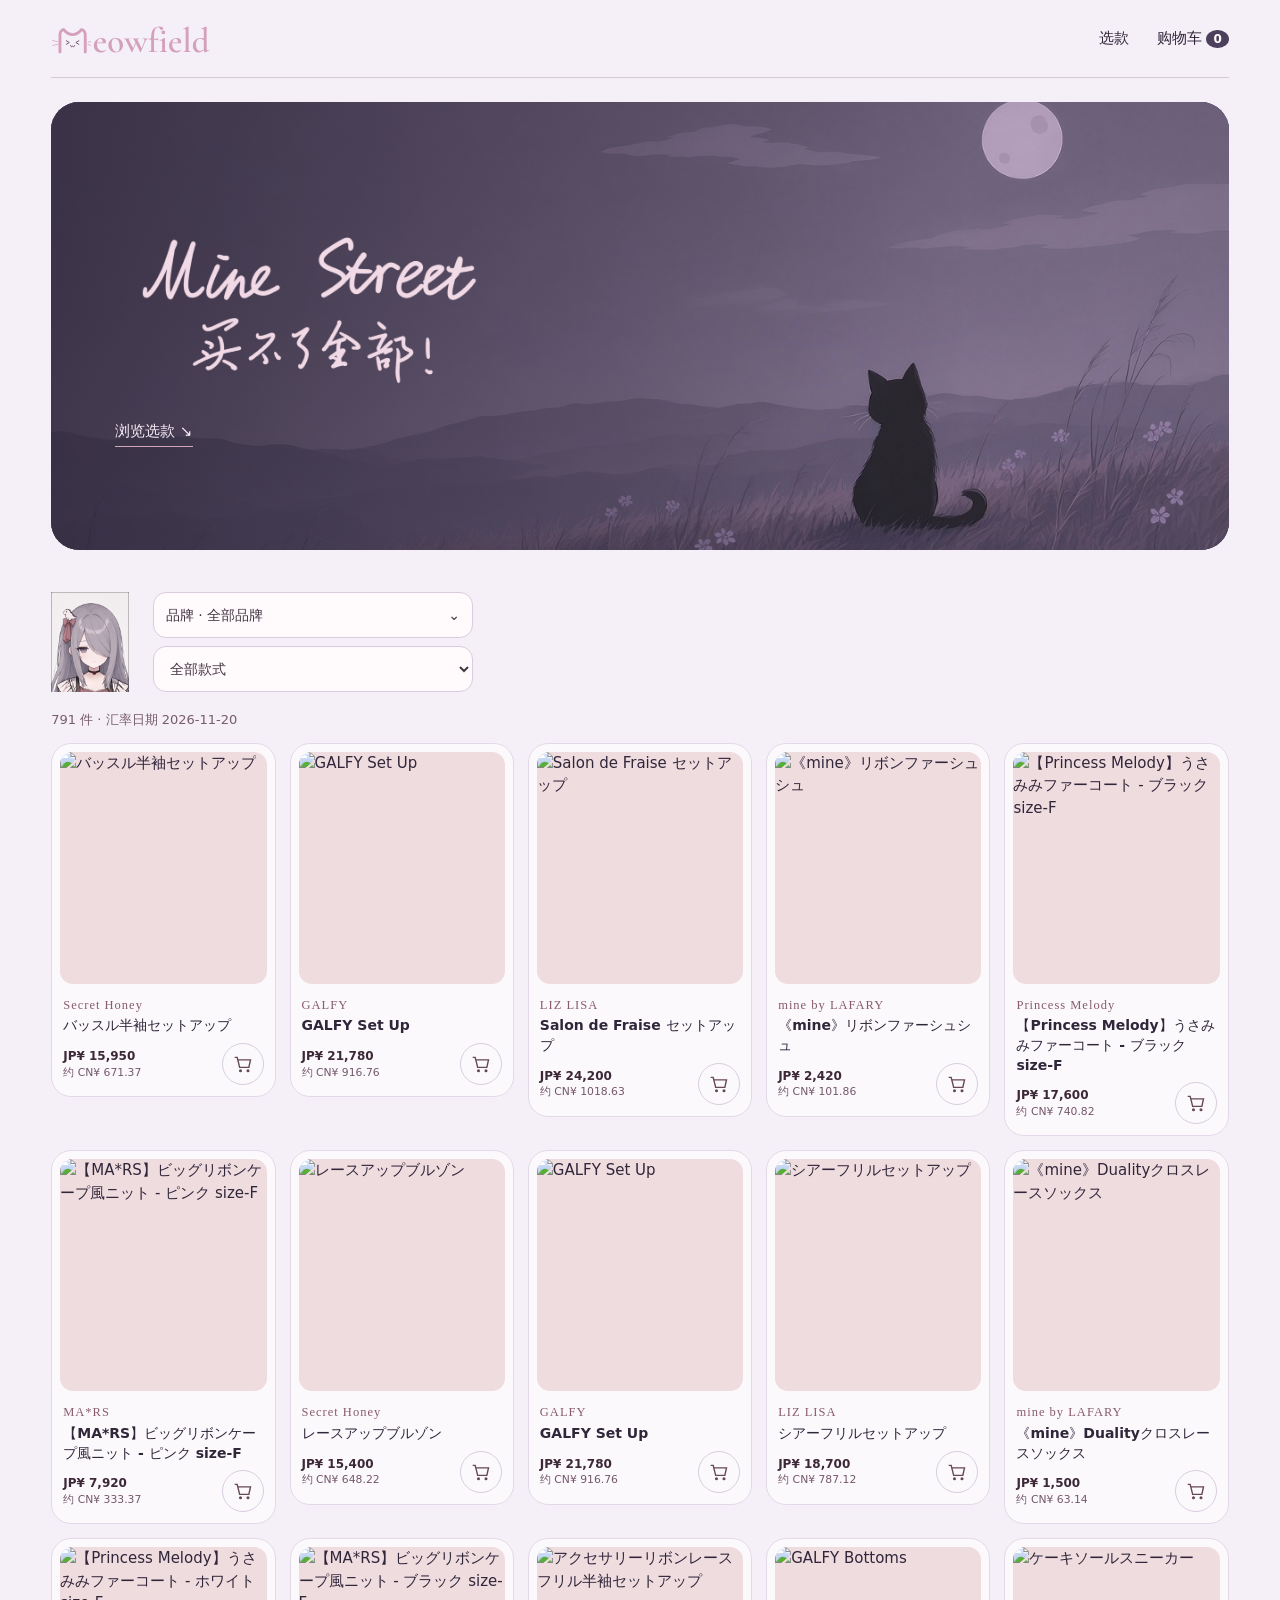
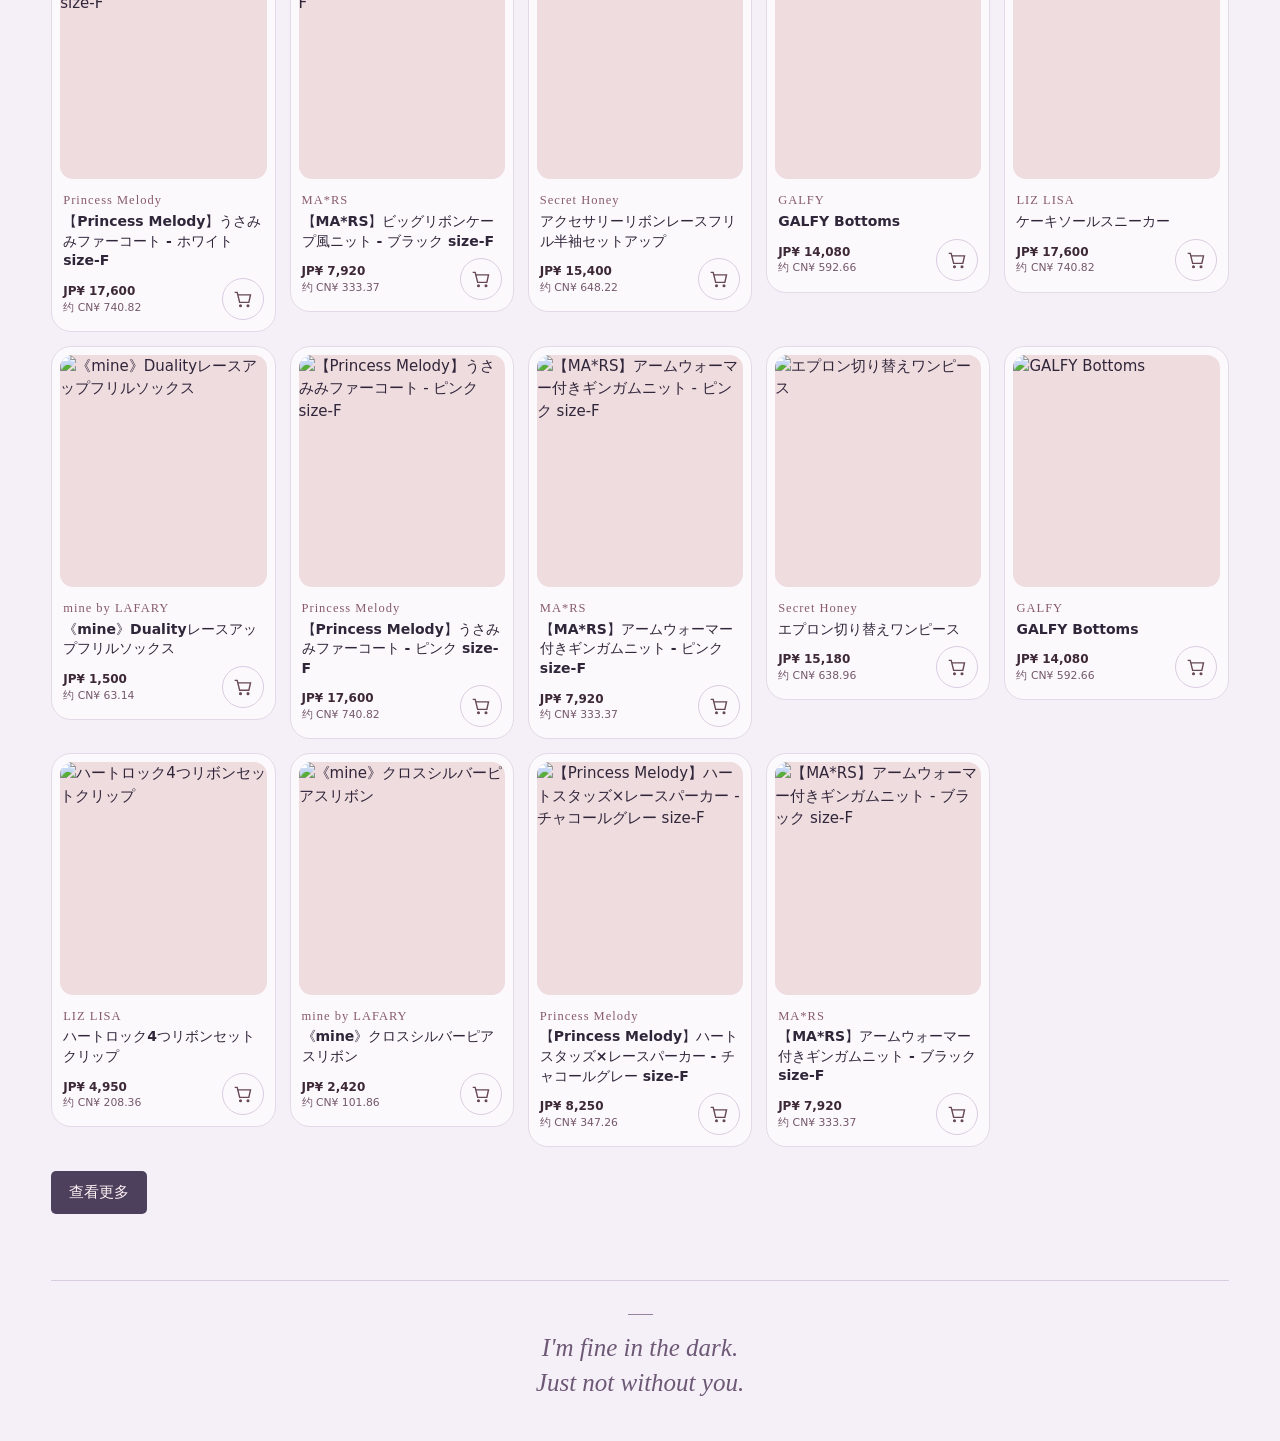
==== commit ff345219: "Update index.html" ====
--- a/index.html
+++ b/index.html
@@ -168,6 +168,7 @@
  el.innerHTML='<div class="flight"><svg viewBox="0 0 160 72"><path fill="currentColor" d="M80 27l-8-11-1 10C50 17 29 9 3 4q17 14 16 35 12-10 23 5 12-8 20 6 10-3 18 17 7-20 18-17 9-14 20-6 11-15 23-5-1-21 16-35-34 7-68 22l-1-10z"/></svg></div><div class="signature"><img class="wordmark" src="[data-uri]" alt="Meowfield">'+dedication+'</div><button>跳过</button>';
  document.body.append(el);el.querySelector('button').onclick=()=>el.remove();setTimeout(()=>el.remove(),4400);
 }
+  
 opening();
 const detail = id => '?page=product&id='+encodeURIComponent(id);
 const addButton = (p,text='') => '<button class="'+(text?'primary':'add')+'" data-add="'+p.id+'" aria-label="加入购物车">'+cartIcon+text+'</button>';
@@ -365,4 +366,4 @@
  const groups=[...new Set(data.items.map(p=>p.brand))].map(b=>data.items.filter(p=>p.brand===b));
  displayOrder=[];for(let i=0;i<Math.max(...groups.map(g=>g.length));i++)for(const group of groups)if(group[i])displayOrder.push(group[i]);
  sync();const page=new URLSearchParams(location.search).get('page');if(page==='cart')cart();else if(page==='product')await product();else home();})().catch(()=>main.textContent='页面读取失败，请刷新重试。');
-</script></body></html>+</script></body></html>
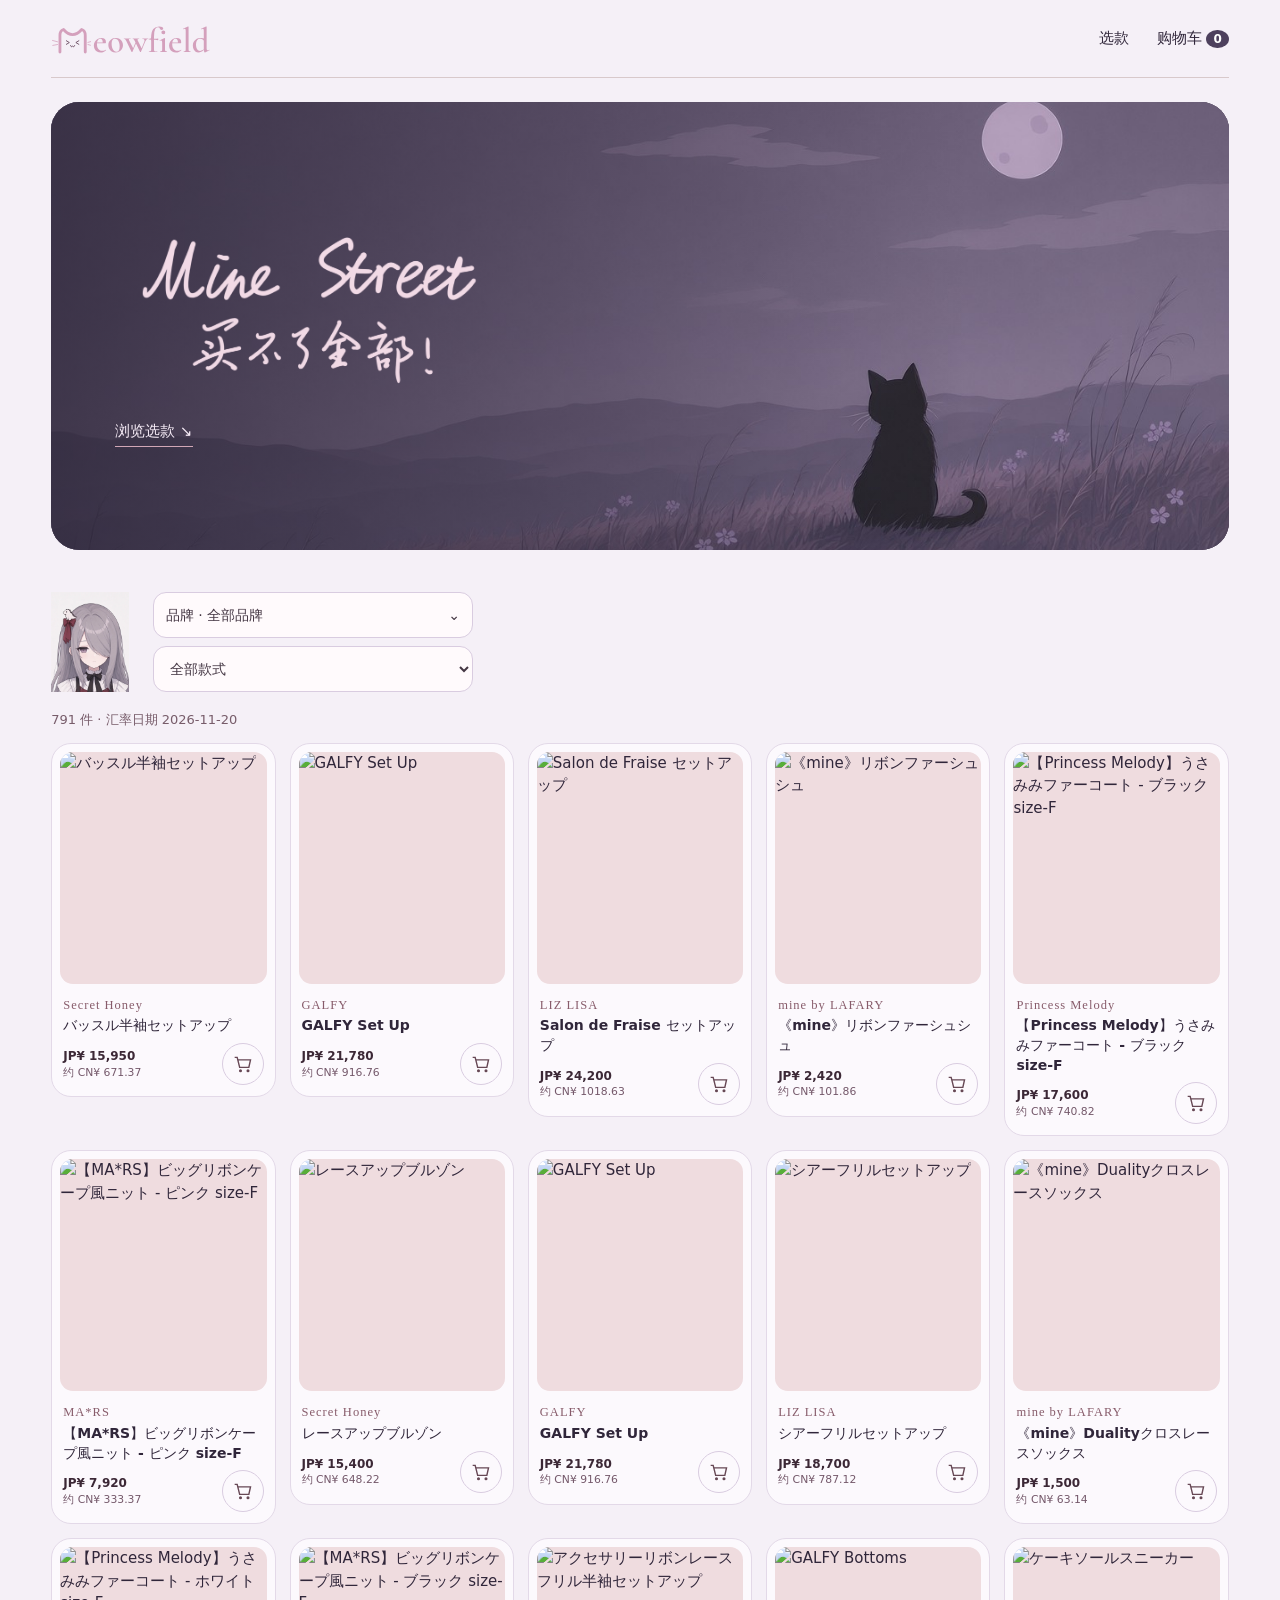
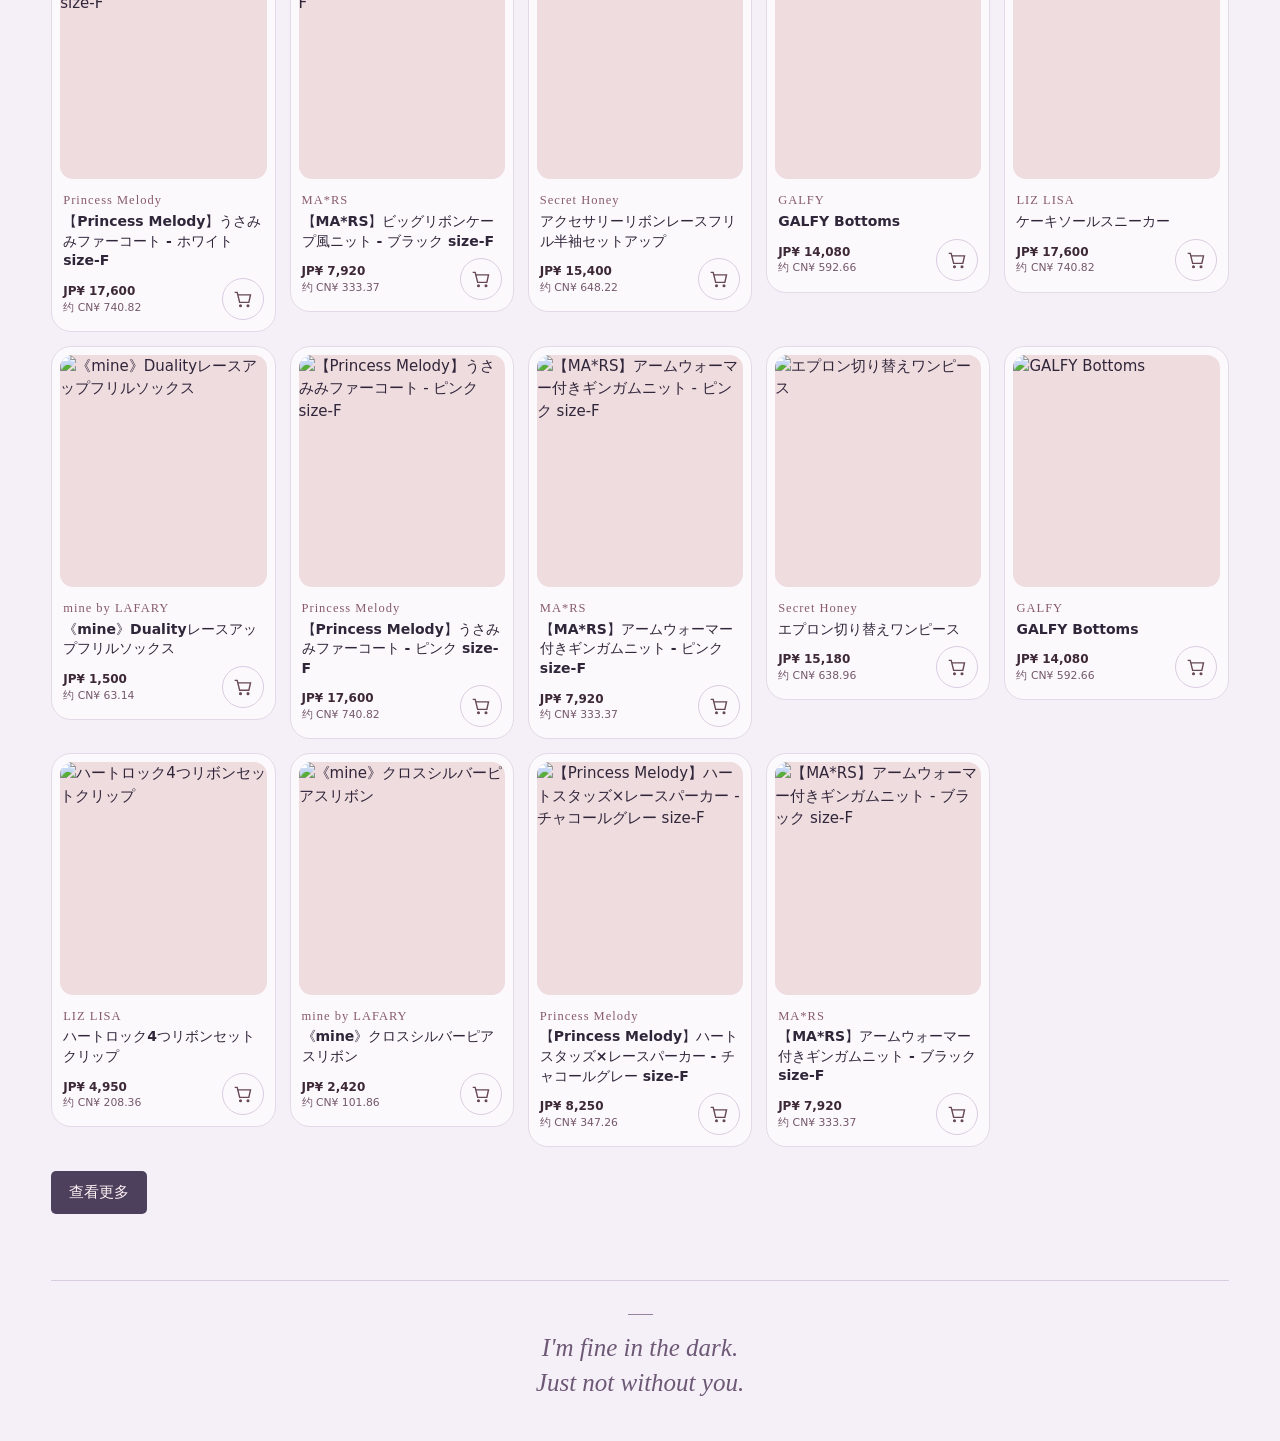
==== commit 35f333c1: "Publish Meowfield selection admin and export" ====
--- a/index.html
+++ b/index.html
@@ -168,7 +168,6 @@
  el.innerHTML='<div class="flight"><svg viewBox="0 0 160 72"><path fill="currentColor" d="M80 27l-8-11-1 10C50 17 29 9 3 4q17 14 16 35 12-10 23 5 12-8 20 6 10-3 18 17 7-20 18-17 9-14 20-6 11-15 23-5-1-21 16-35-34 7-68 22l-1-10z"/></svg></div><div class="signature"><img class="wordmark" src="[data-uri]" alt="Meowfield">'+dedication+'</div><button>跳过</button>';
  document.body.append(el);el.querySelector('button').onclick=()=>el.remove();setTimeout(()=>el.remove(),4400);
 }
-  
 opening();
 const detail = id => '?page=product&id='+encodeURIComponent(id);
 const addButton = (p,text='') => '<button class="'+(text?'primary':'add')+'" data-add="'+p.id+'" aria-label="加入购物车">'+cartIcon+text+'</button>';
@@ -343,7 +342,29 @@
 }
 function cart(){
  const list=entries();
- main.innerHTML='<section class="sheet cart-shell"><small>YOUR SELECTION</small><h2>购物车</h2>'+list.map(([id,n])=>line(products.get(id),n,data.rate,true)).join('')+(list.length?'<footer class="cart-total"><div>合计 '+money(list.reduce((s,[id,n])=>s+products.get(id).price*n,0))+'</div><span>手机预览 · 选款保存在此浏览器</span></footer>':'<div class="cart-empty"><p>购物车还是空的。</p><a href="?#collection">继续选款 →</a></div>')+'</section>';
+ main.innerHTML='<section class="sheet cart-shell"><small>YOUR SELECTION</small><h2>购物车</h2>'+list.map(([id,n])=>line(products.get(id),n,data.rate,true)).join('')+(list.length?'<footer class="cart-total"><div>合计 '+money(list.reduce((s,[id,n])=>s+products.get(id).price*n,0))+'</div><button class="primary" id="export-selection">导出选款清单</button></footer>':'<div class="cart-empty"><p>购物车还是空的。</p><a href="?#collection">继续选款 →</a></div>')+'</section>';
+ $('export-selection')?.addEventListener('click', () => exportSelection(list));
+}
+
+function exportSelection(list){
+ const key=localStorage.getItem('mine-request') || crypto.randomUUID();
+ localStorage.setItem('mine-request',key);
+ const order={
+  key, created:new Date().toISOString(), rate:data.rate, date:data.date,
+  lines:list.map(([id,qty])=>{
+   const {name,brand,price,url}=products.get(id);
+   return {id,name,brand,price,url,qty,note:notes[id] || ''};
+  })
+ };
+ const file=new Blob([JSON.stringify(order,null,2)],{type:'application/json'});
+ const url=URL.createObjectURL(file);
+ const link=document.createElement('a');
+ link.href=url;
+ link.download='meowfield-selection-'+order.created.slice(0,10)+'.json';
+ document.body.append(link);
+ link.click();
+ link.remove();
+ setTimeout(()=>URL.revokeObjectURL(url),1000);
 }
 
 function saveNotes(){localStorage.setItem('meowfield-notes',JSON.stringify(notes));}
@@ -366,4 +387,4 @@
  const groups=[...new Set(data.items.map(p=>p.brand))].map(b=>data.items.filter(p=>p.brand===b));
  displayOrder=[];for(let i=0;i<Math.max(...groups.map(g=>g.length));i++)for(const group of groups)if(group[i])displayOrder.push(group[i]);
  sync();const page=new URLSearchParams(location.search).get('page');if(page==='cart')cart();else if(page==='product')await product();else home();})().catch(()=>main.textContent='页面读取失败，请刷新重试。');
-</script></body></html>
+</script></body></html>
